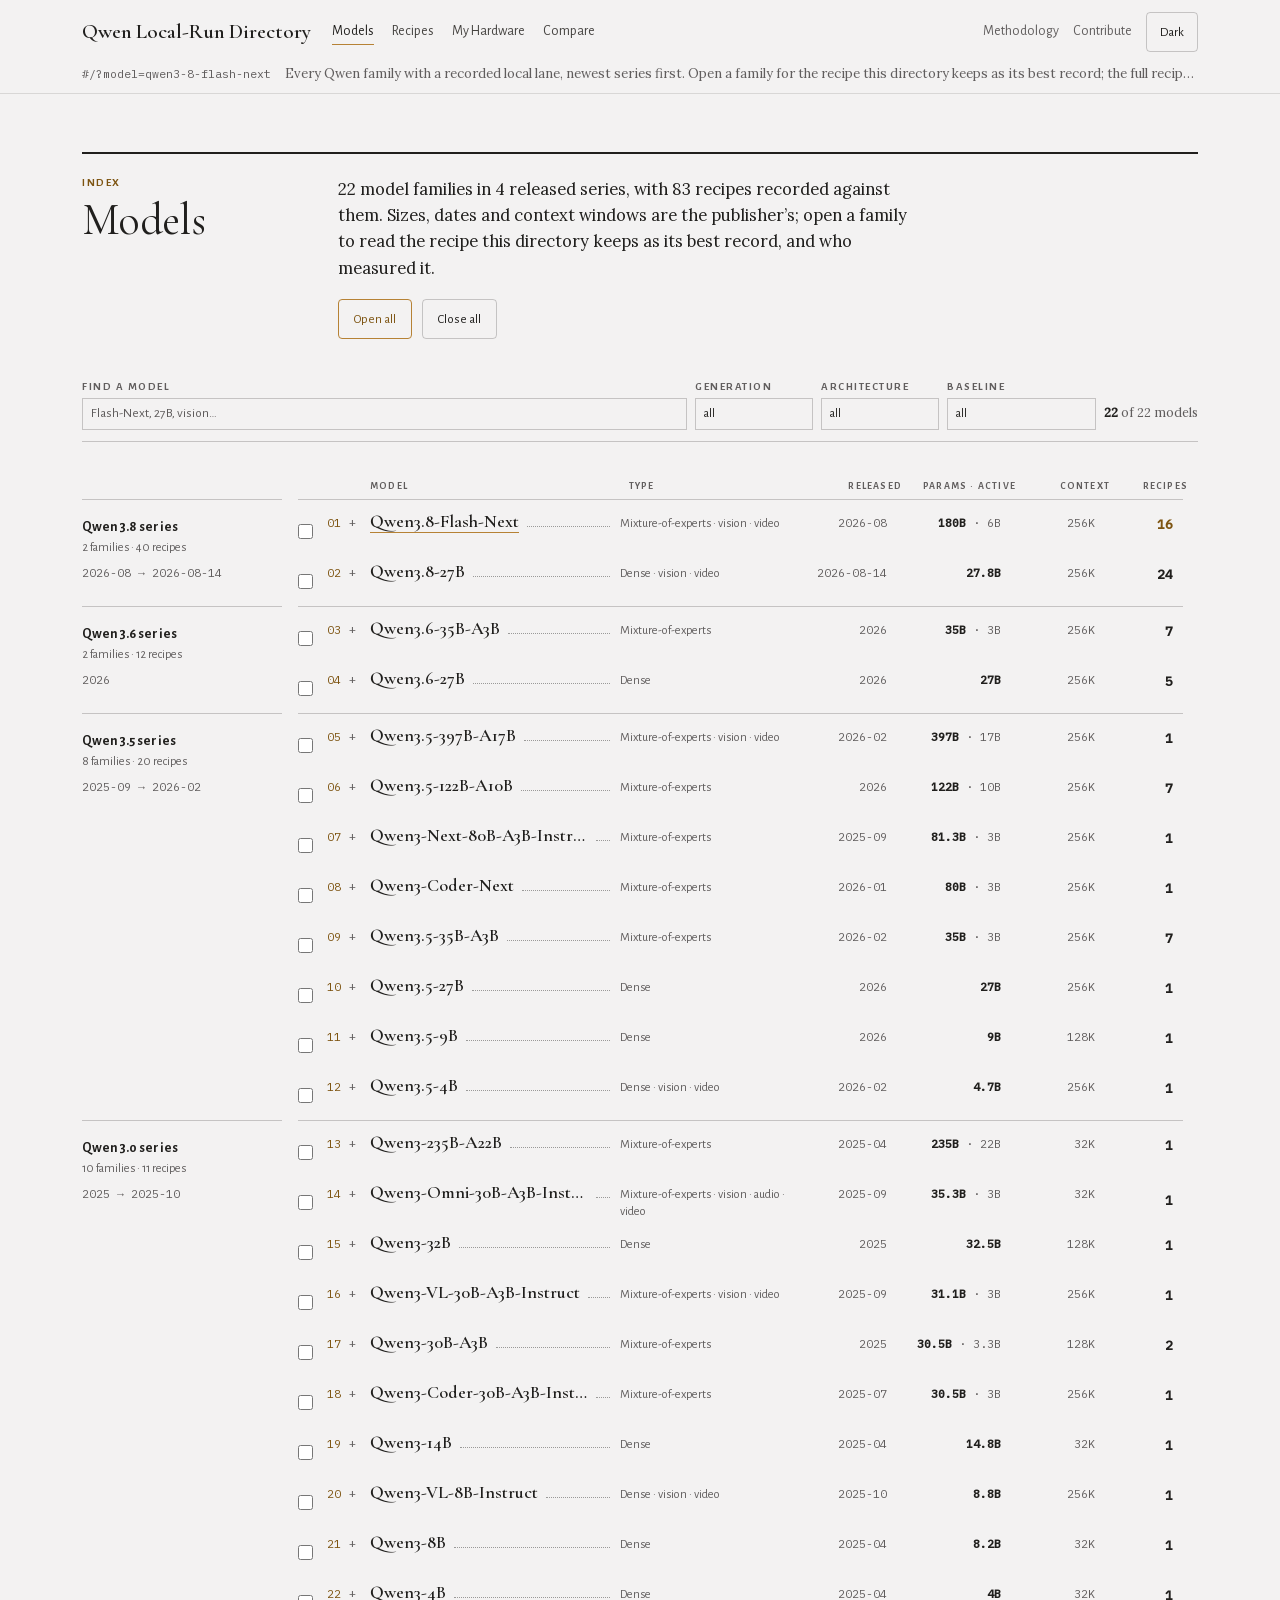
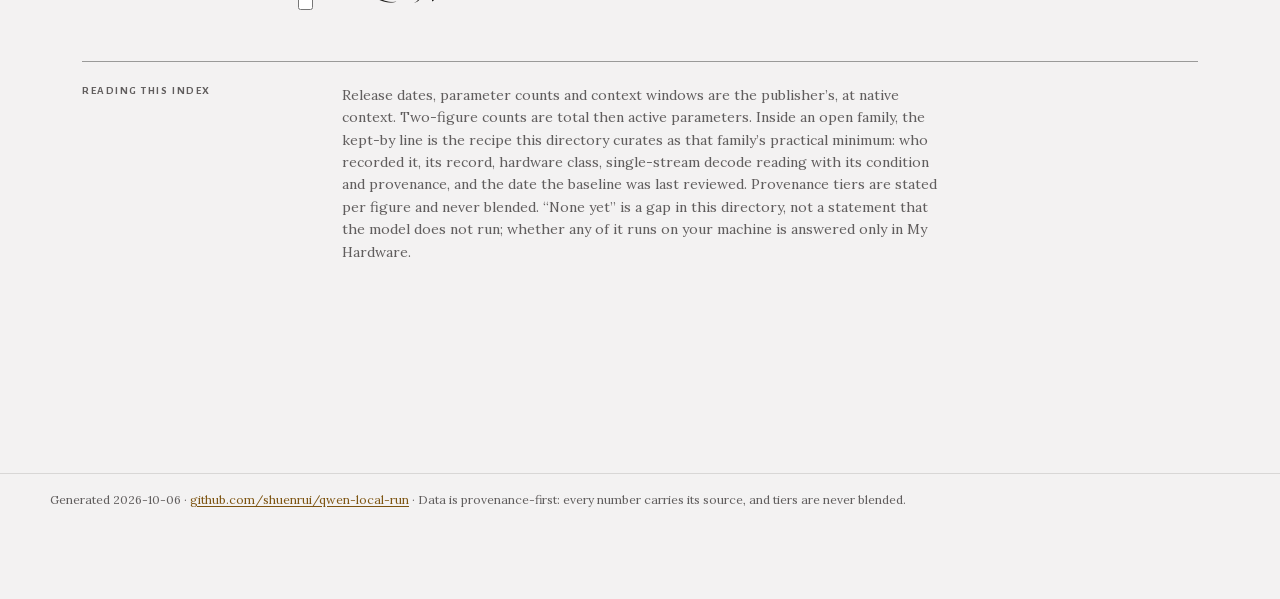
==== directory/site/index.html @ 51bb415f "Quick start: first-timer wording, no prose/template strings as copyable commands - 4 recipes: prose " ====
<!doctype html>
<html lang="en">
<head>
<meta charset="utf-8">
<meta name="viewport" content="width=device-width, initial-scale=1">
<title>Qwen Local-Run Directory</title>
<meta name="description" content="Choose a Qwen model, see its practical hardware floor, then inspect every source-backed local-run recipe.">
<style>
@font-face{font-family:'Cormorant Garamond';font-style:normal;font-weight:400 600;font-display:swap;src:url([data-uri]) format('woff2')}
@font-face{font-family:'Cormorant Garamond';font-style:italic;font-weight:400;font-display:swap;src:url([data-uri]) format('woff2')}
@font-face{font-family:'Lora';font-style:normal;font-weight:400 500;font-display:swap;src:url([data-uri]) format('woff2')}
@font-face{font-family:'Lora';font-style:italic;font-weight:400;font-display:swap;src:url([data-uri]) format('woff2')}
@font-face{font-family:'Alegreya Sans';font-style:normal;font-weight:400;font-display:swap;src:url([data-uri]) format('woff2')}
@font-face{font-family:'Alegreya Sans';font-style:normal;font-weight:500;font-display:swap;src:url([data-uri]) format('woff2')}
@font-face{font-family:'Alegreya Sans';font-style:normal;font-weight:700;font-display:swap;src:url([data-uri]) format('woff2')}
@font-face{font-family:'IBM Plex Mono';font-style:normal;font-weight:400;font-display:swap;src:url([data-uri]) format('woff2')}
@font-face{font-family:'IBM Plex Mono';font-style:normal;font-weight:500;font-display:swap;src:url([data-uri]) format('woff2')}
/* Qwen Local-Run Directory — design system.
   The signed-off System Sheet (docs: "Collation & Condition", rev. A): a warm
   editorial catalogue on a daylight-reading-room ground. Three type registers
   that never mix inside one role, colour applied as stroke rather than fill,
   and gold that marks structure but never quality — nothing here ranks.
   Token values are the sheet's, including its published contrast ratios. */

:root{
  /* grounds */
  --paper:#f3f2f2; --surface:#f3f2f2; --sunk:#eae9e9; --sunk-2:#e1dfdf;
  /* ink ramp — 14.7 / 8.8 / 5.8 / 4.7 : 1 on the ground */
  --ink:#201f1d; --ink-2:#454340; --ink-3:#605d5d; --ink-4:#6f6b67;
  /* rules are the ink at three strengths, never a separate grey */
  --rule:rgba(32,31,29,.13); --rule-2:rgba(32,31,29,.22); --rule-3:rgba(32,31,29,.42);

  /* gold is structural: --gold strokes and marks (3.0:1, chrome only),
     --sel is the same hue deep enough to set as text (6.0:1). */
  --gold:#b68235;
  --sel:#7d5411; --sel-bg:#f1e8d8; --sel-line:#b68235;
  /* the measured tier is ink, not green — shape carries the tier, not hue */
  --ok:#201f1d;  --ok-bg:#eae9e9;  --ok-line:rgba(32,31,29,.34);
  --est:#7d5411; --est-bg:#f1e8d8; --est-line:#c9a86a;
  /* flag = read this before you start. fault = actually broken. Distinct
     by texture first (pennant + double rule vs hatch + struck box), hue second. */
  --warn:#7a1f24;--warn-bg:#f6eae8;--warn-line:#d9b9b5;
  --bad:#8c3512; --bad-bg:#f6ece6; --bad-line:#dcb8a6;
  --flag:#7a1f24; --flag-bg:#f6eae8; --flag-line:#d9b9b5;
  /* the ink band: a printed association bar. Paper-white type on ink. */
  --band:#201f1d; --band-fg:#f3f2f2; --band-ink:#a09a92;

  --font-display:"Cormorant Garamond","Iowan Old Style",Baskerville,"Times New Roman",Times,serif;
  --font-body:Lora,"Iowan Old Style",Baskerville,"Times New Roman",Times,serif;
  --font-ui:"Alegreya Sans","Avenir Next",Avenir,"Segoe UI",Roboto,"Helvetica Neue",Arial,sans-serif;
  --font-mono:"IBM Plex Mono",ui-monospace,SFMono-Regular,"SF Mono",Menlo,"Cascadia Mono",Consolas,monospace;
  --maxw:1180px; --gut:32px; --rail-w:208px; --mi-rail:200px;
  --ctl-h:40px; --ctl-h-sm:32px;
  color-scheme:light;
}
@media (prefers-color-scheme:dark){
  :root:not([data-theme="light"]){
    --paper:#191715; --surface:#191715; --sunk:#26221e; --sunk-2:#2f2a25;
    --ink:#ede6da; --ink-2:#c9c1b4; --ink-3:#a59c8f; --ink-4:#8c8478;
    --rule:rgba(237,230,218,.14); --rule-2:rgba(237,230,218,.24); --rule-3:rgba(237,230,218,.42);
    --gold:#d8a75c;
    --sel:#d8a75c; --sel-bg:#2a2318; --sel-line:#8a6a34;
    --ok:#ede6da;  --ok-bg:#26221e;  --ok-line:rgba(237,230,218,.38);
    --est:#d8a75c; --est-bg:#2a2318; --est-line:#8a6a34;
    --warn:#e8a0a4;--warn-bg:#3a1a1b;--warn-line:#5f3236;
    --bad:#eb9a6c; --bad-bg:#372016;--bad-line:#5f3a28;
    --flag:#e8a0a4; --flag-bg:#3a1a1b; --flag-line:#5f3236;
    --band:#ede6da; --band-fg:#191715; --band-ink:#6f675c;
    color-scheme:dark;
  }
}
:root[data-theme="dark"]{
  --paper:#191715; --surface:#191715; --sunk:#26221e; --sunk-2:#2f2a25;
    --ink:#ede6da; --ink-2:#c9c1b4; --ink-3:#a59c8f; --ink-4:#8c8478;
    --rule:rgba(237,230,218,.14); --rule-2:rgba(237,230,218,.24); --rule-3:rgba(237,230,218,.42);
    --gold:#d8a75c;
    --sel:#d8a75c; --sel-bg:#2a2318; --sel-line:#8a6a34;
    --ok:#ede6da;  --ok-bg:#26221e;  --ok-line:rgba(237,230,218,.38);
    --est:#d8a75c; --est-bg:#2a2318; --est-line:#8a6a34;
    --warn:#e8a0a4;--warn-bg:#3a1a1b;--warn-line:#5f3236;
    --bad:#eb9a6c; --bad-bg:#372016;--bad-line:#5f3a28;
    --flag:#e8a0a4; --flag-bg:#3a1a1b; --flag-line:#5f3236;
    --band:#ede6da; --band-fg:#191715; --band-ink:#6f675c;
    color-scheme:dark;
}

*,*::before,*::after{box-sizing:border-box}
[hidden]{display:none!important}
html{-webkit-text-size-adjust:100%}
body{
  margin:0; background:var(--paper); color:var(--ink);
  font:400 15px/1.6 var(--font-body);
  overflow-x:hidden;
}
/* Figures set tabular; running prose keeps its text figures. Lora's tabular
   feature also widens word-spaces and punctuation, which loosens the prose. */
.num,.mono,.lbl,table,.dec-v,.kept-tok,.mi-rel,.mi-par,.mi-ctx,.toc-fig{
  font-variant-numeric:tabular-nums}
h1,h2,h3,h4,p,ul,ol,dl,dd,figure{margin:0}
ul,ol{padding:0;list-style:none}
a{color:var(--sel); text-underline-offset:2px}
a:hover{text-decoration-thickness:2px}
button{font:inherit;color:inherit}
:focus-visible{outline:2px solid var(--sel); outline-offset:2px; border-radius:0}
.sr{position:absolute;width:1px;height:1px;padding:0;margin:-1px;overflow:hidden;
  clip:rect(0 0 0 0);white-space:nowrap;border:0}
.skip{position:absolute;left:8px;top:-48px;z-index:60;background:var(--sunk);
  color:var(--ink);border:1px solid var(--rule-3);padding:10px 14px;
  font:400 13px var(--font-ui);transition:top .1s}
.skip:focus{top:8px}
@media (prefers-reduced-motion:reduce){
  *,*::before,*::after{animation-duration:.01ms!important;animation-iteration-count:1!important;
    transition-duration:.01ms!important;scroll-behavior:auto!important}
}

/* ---------- primitives ---------- */
.lbl{font:700 11px/1.35 var(--font-ui);letter-spacing:.14em;text-transform:uppercase;color:var(--ink-3)}
.lbl-g{color:var(--sel)}
.mono{font-family:var(--font-mono);font-size:12.5px;font-weight:450}
.na{color:var(--ink-4);font-style:italic}
.prose{max-width:68ch;color:var(--ink-2);font-size:16.5px;line-height:1.66}
/* The one rule that opens a sheet: a printed 2px ink rule, not a hairline. */
.rule-heavy{border-top:2px solid var(--ink)}
.num{font-variant-numeric:tabular-nums}
.g{color:var(--ink-3)}

.mark{display:inline-flex;align-items:center;gap:4px;white-space:nowrap;
  font-size:12px;font-weight:560;padding:1px 6px;border:1px solid;border-radius:0}
.m-ok{color:var(--ok);background:var(--ok-bg);border-color:var(--ok-line)}
.m-est{color:var(--est);background:var(--est-bg);border-color:var(--est-line)}
.m-warn{color:var(--warn);background:var(--warn-bg);border-color:var(--warn-line)}
.m-bad{color:var(--bad);background:var(--bad-bg);border-color:var(--bad-line)}
.m-none{color:var(--ink-3);background:var(--sunk);border-color:var(--rule-2)}
.m-sel{color:var(--sel);background:var(--sel-bg);border-color:var(--sel-line)}

.tag{display:inline-block;font-size:12px;color:var(--ink-2);background:var(--sunk);
  border:1px solid var(--rule);border-radius:0;padding:0 5px;white-space:nowrap}

/* ---------- masthead ---------- */
/* The sheet's chrome: serif wordmark, one nav group, a labelled theme button
   (never a bare glyph), and the mono route line that names where you are. */
.mast{position:sticky;top:0;z-index:30;background:var(--paper);
  border-bottom:1px solid var(--rule)}
.mast-bar{max-width:var(--maxw);margin:0 auto;padding:12px var(--gut);min-height:56px;
  display:flex;align-items:center;gap:22px}
.brand{display:flex;align-items:center;text-decoration:none;color:var(--ink);flex:none}
.brand-name{font:600 21px/1.1 var(--font-display);letter-spacing:-.005em}
.brand:hover .brand-name{text-decoration:underline;text-decoration-color:var(--gold);
  text-underline-offset:4px}
.tabs{display:flex;gap:18px;flex:none;flex-wrap:wrap}
.tab{display:inline-flex;align-items:center;gap:6px;padding:3px 0;
  text-decoration:none;color:var(--ink-2);font:400 14px/1.4 var(--font-ui);
  border-bottom:1px solid transparent}
.tab:hover{color:var(--ink);border-bottom-color:var(--rule-3)}
.tab[aria-current="page"]{color:var(--ink);border-bottom-color:var(--gold)}
.tab-n{font:500 11px/1 var(--font-mono);color:var(--sel);
  border:1px solid var(--sel-line);padding:2px 5px}
.mast-util{margin-left:auto;display:flex;align-items:center;gap:14px;flex:none}
.ulink{font:400 14px/1.4 var(--font-ui);color:var(--ink-3);text-decoration:none;
  border-bottom:1px solid transparent;padding:3px 0}
.ulink:hover{color:var(--ink);border-bottom-color:var(--rule-3)}
/* Colour theme: a named state, not a symbol. */
.icon-btn{display:inline-flex;align-items:center;justify-content:center;
  background:transparent;border:1px solid var(--rule-2);border-radius:4px;
  min-height:var(--ctl-h);padding:0 13px;cursor:pointer;
  font:400 13px/1 var(--font-ui);color:var(--ink)}
.icon-btn:hover{border-color:var(--gold);color:var(--sel)}
/* Information-mode control: two mutually-exclusive buttons, never a select
   or a tab -- see docs/builder-concerns-2026-09-16/lite-pro-content-contract.md
   section 3. State is shown by weight + fill, not colour alone. */
.mode-ctl{display:flex;border:1px solid var(--rule-2);border-radius:4px;overflow:hidden;flex:none}
/* display:flex above beats the UA's [hidden]{display:none}, so the attribute
   needs restating or hiding the control on mode-blind routes does nothing. */
.mode-ctl[hidden]{display:none}
.mode-btn{background:transparent;border:0;border-right:1px solid var(--rule-2);
  padding:0 14px;min-height:calc(var(--ctl-h) - 2px);font:400 13px/1 var(--font-ui);
  color:var(--ink-3);cursor:pointer}
.mode-btn:last-child{border-right:0}
.mode-btn:hover{color:var(--ink);background:var(--sunk)}
.mode-btn[aria-pressed="true"]{background:var(--ink);color:var(--paper);font-weight:500}
/* Route line: the shelf mark. The page's own caption rides beside it, quiet. */
.mast-sub{max-width:var(--maxw);margin:0 auto;padding:0 var(--gut) 9px;
  display:flex;align-items:baseline;gap:14px;
  font:400 11.5px/1.5 var(--font-mono);color:var(--ink-3)}
.mast-route{flex:none;white-space:nowrap}
.mast-note{min-width:0;overflow:hidden;text-overflow:ellipsis;white-space:nowrap;
  font:400 13px/1.5 var(--font-body);color:var(--ink-3)}
.mast-note:empty{display:none}
.mast-sub b{color:var(--ink-2);font-weight:500}

/* ---------- shell ---------- */
/* 1180 is the sheet's reading measure. The advanced index is a data table,
   not a page of prose, so it is allowed the room its columns actually need. */
body[data-route="directory"] .shell{max-width:1440px}
.shell{max-width:var(--maxw);margin:0 auto;padding:0 var(--gut);
  display:grid;grid-template-columns:var(--rail-w) minmax(0,1fr);gap:0 24px;align-items:start}
.main{min-width:0;padding:36px 0 150px}
.main:focus{outline:none}

/* ---------- family rail ---------- */
.rail[hidden]{display:none}
.rail{position:sticky;top:78px;max-height:calc(100vh - 96px);overflow:auto;
  padding:14px 0 40px;border-right:1px solid var(--rule);margin-right:-1px}
.rail-grp+.rail-grp{margin-top:16px}
.rail-grp>.lbl{display:block;padding:0 8px 5px}
.rail a,.rail button{display:flex;width:100%;gap:8px;align-items:baseline;
  text-align:left;background:none;border:0;cursor:pointer;
  padding:4px 8px;font-size:13px;color:var(--ink-2);text-decoration:none;border-left:2px solid transparent}
.rail a:hover,.rail button:hover{background:var(--sunk);color:var(--ink)}
.rail .rc{margin-left:auto;font:450 11.5px/1 var(--font-mono);color:var(--ink-4)}
.rail [aria-pressed="true"]{color:var(--sel);border-left-color:var(--sel);background:var(--sel-bg);font-weight:560}
.rail [data-spy="1"]{color:var(--ink);border-left-color:var(--rule-3);font-weight:560}

/* ---------- filter bar ---------- */
.bar{position:sticky;top:44px;z-index:20;background:var(--paper);
  padding:10px 0 8px;border-bottom:1px solid var(--rule-2)}
.bar-search{display:flex;gap:8px;align-items:center}
#q{flex:1;min-width:0;height:var(--ctl-h);padding:0 12px;font:400 14px var(--font-ui);
  color:var(--ink);background:transparent;border:1px solid var(--rule-2);border-radius:4px}
#q::placeholder{color:var(--ink-4)}
#q:hover{border-color:var(--rule-3)}
.filters{display:flex;flex-wrap:wrap;gap:6px;margin-top:8px;align-items:center}
.fsel{display:inline-flex;align-items:center;gap:7px;min-height:var(--ctl-h);padding:0 10px;
  background:transparent;border:1px solid var(--rule-2);border-radius:4px;
  font:400 13px var(--font-ui)}
.fsel>span{color:var(--ink-3);font:700 10px/1.3 var(--font-ui);
  letter-spacing:.12em;text-transform:uppercase}
.fsel select{border:0;background:none;font:inherit;color:var(--ink);
  max-width:140px;padding:0;cursor:pointer}
.fsel:hover{border-color:var(--rule-3)}
.fsel:focus-within{border-color:var(--gold)}
.fsel.on{border-color:var(--gold);background:var(--sel-bg)}
/* Native select chrome is replaced by an authored caret so the control reads
   as part of the sheet in both themes. */
select{-webkit-appearance:none;appearance:none;padding-right:17px;
  background-image:linear-gradient(45deg,transparent 50%,currentColor 50%),
    linear-gradient(135deg,currentColor 50%,transparent 50%);
  background-position:right 6px top 52%,right 1px top 52%;
  background-size:5px 5px,5px 5px;background-repeat:no-repeat}
/* Actions are outlined, never filled. The primary is an accent outline on
   transparent -- the sheet allows exactly one solid fill, the command block. */
.btn{display:inline-flex;align-items:center;justify-content:center;
  min-height:var(--ctl-h);padding:0 15px;background:transparent;
  border:1px solid var(--rule-2);border-radius:4px;
  font:400 13px/1 var(--font-ui);cursor:pointer;color:var(--ink)}
a.btn{text-decoration:none}
.btn:hover{border-color:var(--gold);color:var(--sel);background:var(--sel-bg)}
.btn:active{border-color:var(--sel)}
.btn.on{border-color:var(--gold);color:var(--sel);background:var(--sel-bg)}
.btn-p{border-color:var(--gold);color:var(--sel)}
.btn-p:hover{background:var(--sel-bg);color:var(--sel)}
.btn-sm{min-height:var(--ctl-h-sm);padding:0 11px;font-size:12.5px}
.btn:disabled{opacity:.45;cursor:not-allowed}
.btn:disabled:hover{border-color:var(--rule-2);color:var(--ink);background:transparent}
.bar-end{margin-left:auto;display:flex;gap:8px;align-items:center}
.count{font-size:12.5px;color:var(--ink-3);white-space:nowrap}
.count b{color:var(--ink);font-weight:620}

.adv{margin-top:8px;padding:12px;background:var(--sunk);border:1px solid var(--rule)}
.adv-grid{display:grid;grid-template-columns:repeat(auto-fill,minmax(212px,1fr));gap:10px 16px}
.adv-note{margin-top:10px;font-size:12px;color:var(--ink-3);max-width:68ch}
.fld{display:block}
.fld>.lbl{display:block;margin-bottom:3px}
.fld select,.fld input[type=text],.fld input[type=number]{width:100%;min-height:var(--ctl-h-sm);
  background:transparent;border:1px solid var(--rule-2);border-radius:4px;
  font:400 13px var(--font-ui);color:var(--ink);padding:0 9px}
.fld select:hover,.fld input[type=text]:hover,.fld input[type=number]:hover{border-color:var(--rule-3)}
.range{display:flex;gap:6px;align-items:center}
.range input{width:100%}

.chips{display:flex;flex-wrap:wrap;gap:5px;margin-top:8px}
.chip{display:inline-flex;align-items:center;gap:6px;height:24px;padding:0 4px 0 8px;
  font-size:12px;background:var(--sel-bg);color:var(--sel);
  border:1px solid var(--sel-line);border-radius:0;cursor:pointer}
.chip b{font-weight:620}
.chip:hover{background:var(--surface)}
.chip .x{font-size:13px;line-height:1}

.disclose{margin:12px 0 0;padding:10px 12px;background:var(--warn-bg);
  border:1px solid var(--warn-line);
  color:var(--warn);font-size:12.5px;max-width:78ch}
.disclose b{font-weight:620}

/* ---------- shelf ---------- */
.shelf{margin-top:26px;scroll-margin-top:118px}
.shelf-head{border-top:2px solid var(--rule-3);padding-top:10px}
.shelf-top{display:flex;align-items:baseline;gap:12px;flex-wrap:wrap}
.shelf-top h2{font:600 28px/1.1 var(--font-display);letter-spacing:-.01em}
.models-intro h1,.page h1,.model-preview-head h2,.model-page-baseline>h2{font-family:var(--font-display);font-weight:600;letter-spacing:-.01em}
.shelf-top h2 a{color:inherit;text-decoration:none}
.shelf-top h2 a:hover{text-decoration:underline}
.shelf-meta{margin-left:auto;font-size:12.5px;color:var(--ink-3);white-space:nowrap}
.shelf-meta b{color:var(--ink-2);font-weight:560}
.spec{display:flex;flex-wrap:wrap;gap:4px 26px;margin-top:9px}
.spec>div{min-width:0}
.spec .lbl{display:block}
.spec .v{font-size:13px;color:var(--ink);white-space:nowrap}
.spec .v.mono{font-size:12.5px}
.regr{margin-top:8px}
.regr>summary{cursor:pointer;font-size:12.5px;color:var(--warn);width:max-content}
.regr ul{margin-top:6px;padding-left:16px;list-style:disc;color:var(--ink-2);
  font-size:12.5px;max-width:68ch}
.regr li{margin:3px 0}

/* ---------- model-first home ---------- */
/* ---------- models-home hero: printed-contents reference (2026-09-12) ----- */
.mf-hero{
  position:relative;
  --hero-ground:#efece4;
  background:var(--hero-ground);
  margin:0 -20px;
  padding:20px 34px 18px;
  border-bottom:1px solid var(--rule-2);
}
@media (prefers-color-scheme:dark){ :root:not([data-theme="light"]) .mf-hero{--hero-ground:#1b1d21} }
:root[data-theme="dark"] .mf-hero{--hero-ground:#1b1d21}

.mf-eyebrow{
  display:flex;align-items:baseline;gap:56px;
  font:450 10.5px/1 var(--font-mono);letter-spacing:.2em;text-transform:uppercase;color:var(--ink-3);
}
.mf-eyebrow-end{margin-left:auto;letter-spacing:.12em}

.mf-body{
  display:grid;grid-template-columns:minmax(0,.85fr) minmax(0,1.5fr);
  gap:0 48px;margin-top:104px;
}
.mf-title{display:flex;gap:18px;align-items:baseline}
.mf-title h1{
  font:700 25px/1.12 var(--font-ui);letter-spacing:.01em;text-transform:uppercase;
  max-width:14ch;
}
.mf-n{
  font:450 11px/1.6 var(--font-mono);letter-spacing:.14em;color:var(--ink-3);
  flex:none;font-variant-numeric:tabular-nums;
}
.mf-lede p{
  max-width:62ch;color:var(--ink-2);font-size:13px;line-height:1.55;margin-bottom:18px;
}
.mf-index{border-top:1px solid var(--rule-2)}
.mf-index li{border-bottom:1px solid var(--rule-2)}
.mf-item{
  display:flex;align-items:baseline;gap:12px;width:100%;
  background:none;border:0;cursor:pointer;text-align:left;
  padding:9px 2px;color:var(--ink);
  font:450 11.5px/1.4 var(--font-mono);letter-spacing:.1em;text-transform:uppercase;
}
.mf-item:hover{background:rgb(0 0 0 / .035)}
:root[data-theme="dark"] .mf-item:hover{background:rgb(255 255 255 / .05)}
.mf-sep{color:var(--ink-4)}
.mf-name{font-weight:600;letter-spacing:.09em}
.mf-dots{flex:1;min-width:14px}
.mf-meta{color:var(--ink-3);letter-spacing:.08em;white-space:nowrap}
.mf-fig{
  width:3ch;text-align:right;font-variant-numeric:tabular-nums;color:var(--ink-2);
  flex:none;
}
.mf-item.is-on{color:var(--sel)}
.mf-item.is-on .mf-name,.mf-item.is-on .mf-fig,.mf-item.is-on .mf-meta{color:var(--sel)}
.mf-item.is-on .mf-n{color:var(--sel)}

.mf-foot{
  display:flex;justify-content:space-between;margin-top:26px;
  font:450 10px/1 var(--font-mono);letter-spacing:.16em;text-transform:uppercase;color:var(--ink-4);
}

@media (max-width:1179px){
  .mf-body{grid-template-columns:minmax(0,1fr);gap:22px;margin-top:64px}
  .mf-title h1{max-width:none}
}
@media (max-width:719px){
  .mf-hero{margin:0 -14px;padding:16px 14px 14px}
  .mf-eyebrow{gap:20px;font-size:9.5px;letter-spacing:.14em}
  .mf-eyebrow-end{flex-basis:100%;margin-left:0;margin-top:6px}
  .mf-body{margin-top:40px;gap:18px}
  .mf-title h1{font-size:21px}
  .mf-item{font-size:10.5px;letter-spacing:.07em;gap:8px;padding:11px 2px;min-height:44px;align-items:center}
  .mf-meta{display:none}
  .mf-foot{margin-top:18px;font-size:9px;letter-spacing:.1em}
}

/* ---------- the contents page ---------- */
.toc{margin-top:4px}
.toc-sec{
  display:block;padding:0 0 4px;border-top:1px solid var(--rule-2);
}
.toc-sec:first-child{border-top:0}
/* On the Models index the series title is a running head in the left column,
   level with the first row of its own chapter. */
.models-home .toc-sec{display:grid;grid-template-columns:var(--mi-rail) minmax(0,1fr);
  gap:0 16px;border-top:0;padding:0}
.models-home .toc{margin-top:0}
/* Each series is a dark association band that sticks to the top of the index. */
.toc-chapter{
  display:flex;align-items:baseline;justify-content:space-between;gap:12px;
  position:sticky;top:86px;z-index:2;
  background:var(--band);color:var(--band-fg);
  padding:7px 12px;
}
.toc-chapter h2{
  font:700 13px/1.3 var(--font-mono);letter-spacing:.12em;text-transform:uppercase;color:var(--band-fg);
}
.toc-cmeta{
  font:450 10px/1.4 var(--font-mono);letter-spacing:.1em;text-transform:uppercase;color:var(--band-ink);white-space:nowrap;
}
.toc-items{border-top:1px solid var(--rule-2)}
.toc-items>li{border-bottom:1px solid var(--rule)}
.toc-item{
  display:grid;grid-template-columns:auto auto minmax(0,1fr) auto;gap:0 10px;
  align-items:baseline;padding:6px 12px;text-decoration:none;color:var(--ink);
}
.toc-item:hover{background:rgb(0 0 0 / .035)}
:root[data-theme="dark"] .toc-item:hover{background:rgb(255 255 255 / .05)}
@media (prefers-color-scheme:dark){:root:not([data-theme="light"]) .toc-item:hover{background:rgb(255 255 255 / .05)}}
.toc-n{
  font:450 11px/1.7 var(--font-mono);letter-spacing:.08em;color:var(--ink-4);
  font-variant-numeric:tabular-nums;
}
.toc-sep{font:450 11px/1.7 var(--font-mono);color:var(--ink-4)}
.toc-main{min-width:0}
.toc-name{
  display:block;font:600 12.5px/1.45 var(--font-mono);letter-spacing:.07em;text-transform:uppercase;
  color:var(--ink);white-space:nowrap;overflow:hidden;text-overflow:ellipsis;
}
.toc-item:hover .toc-name{text-decoration:underline;text-underline-offset:3px}
/* Line two: concise inline metadata keeps its full recorded extent; the summary
   takes the remaining space and clamps to one line, never a multi-line block. */
.toc-sub{display:flex;align-items:baseline;gap:8px;min-width:0;margin-top:1px;flex-wrap:wrap}
.toc-meta{
  flex:0 1 auto;min-width:0;max-width:100%;overflow:hidden;text-overflow:ellipsis;white-space:nowrap;
  font:450 10px/1.5 var(--font-mono);letter-spacing:.06em;text-transform:uppercase;color:var(--ink-3);
}
.toc-intro{
  flex:1 1 12ch;min-width:0;font:400 12px/1.5 var(--font-body);color:var(--ink-3);
  white-space:nowrap;overflow:hidden;text-overflow:ellipsis;
}
.toc-fig{
  text-align:right;white-space:nowrap;font-variant-numeric:tabular-nums;align-self:center;
}
.toc-fig b{display:block;font:600 13px/1.15 var(--font-mono);color:var(--ink-2)}
.toc-fig small{
  display:block;margin-top:1px;
  font:450 8.5px/1.2 var(--font-mono);letter-spacing:.1em;text-transform:uppercase;color:var(--ink-4);
}
.toc-foot{
  display:flex;justify-content:space-between;gap:16px;margin-top:26px;padding-top:12px;
  border-top:1px solid var(--rule-2);
  font:450 10px/1.4 var(--font-mono);letter-spacing:.14em;text-transform:uppercase;color:var(--ink-4);
}
.mf-lede-2{margin-top:10px;color:var(--ink-3)!important;font-size:12.5px!important}

@media (max-width:1179px){
  .toc-chapter{position:static}
}
@media (max-width:719px){
  .toc-sec{padding:0 0 6px}
  .toc-chapter{padding:8px 12px}
  .toc-chapter h2{font-size:12px}
  .toc-item{grid-template-columns:auto auto minmax(0,1fr);gap:0 8px;padding:10px 12px;min-height:44px}
  .toc-fig{grid-column:3;text-align:left;margin-top:5px;display:flex;gap:5px;align-items:baseline}
  .toc-fig b{font-size:12px}
  .toc-fig small{margin-top:0}
  .toc-name{font-size:11.5px;letter-spacing:.05em}
  /* Narrow screens: metadata and the clamped summary each take their own line so
     the row stays readable and never overflows. */
  .toc-sub{display:block}
  .toc-meta{display:block;font-size:9.5px;letter-spacing:.04em}
  .toc-intro{display:block;font-size:11.5px;margin-top:1px}
  .toc-foot{flex-direction:column;gap:4px;font-size:9px}
}

.models-home{padding:22px 0 20px}
.models-intro{display:flex;align-items:end;gap:20px;border-bottom:2px solid var(--rule-3);padding-bottom:13px}
.models-intro h1{font:640 28px/1.1 var(--font-ui);letter-spacing:-.02em;white-space:nowrap}
.models-intro p{max-width:72ch;color:var(--ink-2);line-height:1.5}
.model-controls{display:grid;grid-template-columns:minmax(260px,1fr) auto auto auto auto;gap:8px;
  align-items:end;padding:11px 0;border-bottom:1px solid var(--rule-2)}
.model-controls label{display:block}
.model-controls .lbl{display:block;margin-bottom:3px}
.model-controls input,.model-controls select{height:32px;background:var(--surface);color:var(--ink);
  border:1px solid var(--rule-2);border-radius:0;padding:0 8px;font:400 12.5px var(--font-ui)}
.model-controls input{width:100%;font-size:13.5px}
.model-controls input::placeholder{color:var(--ink-3)}
.model-controls select{min-width:118px}
.model-controls input:focus,.model-controls select:focus{border-color:var(--sel)}
.model-count{align-self:center;margin-top:15px;color:var(--ink-3);font-size:12.5px;white-space:nowrap}
.model-count b{color:var(--ink);font-weight:620}
.model-master{display:grid;grid-template-columns:minmax(0,1fr) minmax(340px,430px);gap:28px;align-items:start}
.model-index{min-width:0}
.model-list-head,.model-row{display:grid;grid-template-columns:minmax(210px,1.25fr) 104px minmax(210px,1fr) 142px 34px;
  gap:10px;align-items:center}
.model-list-head{padding:10px 10px 6px;color:var(--ink-3);font:620 10.5px/1.35 var(--font-ui);
  letter-spacing:.07em;text-transform:uppercase;border-bottom:1px solid var(--rule-2)}
.model-list>li{border-bottom:1px solid var(--rule)}
.model-row{position:relative;width:100%;min-height:70px;padding:9px 10px;background:none;border:0;text-align:left;cursor:pointer}
.model-row:hover{background:var(--sunk)}
.model-row:active{transform:translateY(1px)}
.model-row.is-selected{background:var(--sel-bg)}
.model-row.is-selected::before{content:"";position:absolute;left:0;top:0;bottom:0;width:1px;background:var(--gold)}
.model-row>span{min-width:0}
.model-id,.model-context,.model-floor,.model-speed{display:flex;flex-direction:column;gap:2px}
.model-id strong{font-size:14px;font-weight:620;line-height:1.3;color:var(--ink)}
.model-id>span,.model-row small{font-size:11.5px;line-height:1.35;color:var(--ink-3)}
.model-context>span:not(.lbl),.model-floor>span:not(.lbl){font-size:12.5px;color:var(--ink);line-height:1.35}
.model-floor small{display:-webkit-box;-webkit-line-clamp:2;-webkit-box-orient:vertical;overflow:hidden}
.model-speed strong{font:600 18px/1.15 var(--font-ui);color:var(--ink)}
.model-speed strong small{font:400 11.5px/1 var(--font-ui);color:var(--ink-3)}
.model-open{justify-self:end;color:var(--sel);font-size:11.5px;font-weight:560}
.model-preview{position:sticky;top:86px;margin-top:12px;padding:15px 0 17px;background:var(--surface);
  border:0;border-top:2px solid var(--rule-3);max-height:calc(100vh - 104px);overflow:auto}
.model-preview-head h2{font:640 23px/1.18 var(--font-ui);letter-spacing:-.015em;margin-top:3px}
.model-preview-head p{margin-top:7px;color:var(--ink-2);font-size:13px;line-height:1.5}
.model-tags{display:flex;flex-wrap:wrap;gap:5px 12px;margin-top:9px;color:var(--ink-3);font-size:11.5px}
.baseline,.baseline-missing{margin-top:16px;border-top:1px solid var(--rule-2);padding-top:13px}
.baseline-title{display:flex;gap:10px;align-items:flex-start;justify-content:space-between}
.baseline-title h3{font:620 17px/1.3 var(--font-ui);margin-top:2px;max-width:25ch}
.baseline-why,.baseline-missing p{margin-top:7px;color:var(--ink-2);font-size:12.5px;line-height:1.5}
.baseline-missing h3{font:620 15px/1.3 var(--font-ui);color:var(--warn)}
.baseline-spec{display:grid;grid-template-columns:1fr 1fr;gap:10px 16px;margin-top:13px}
.baseline-spec>div{min-width:0}
.baseline-spec>div.wide{grid-column:1/-1;border-top:1px solid var(--rule);padding-top:9px}
.baseline-spec dt{font:620 10.5px/1.35 var(--font-ui);letter-spacing:.07em;text-transform:uppercase;color:var(--ink-3)}
.baseline-spec dd{margin-top:2px;font-size:12.5px;line-height:1.45;color:var(--ink);overflow-wrap:anywhere}
.baseline-speed{margin-top:14px;padding:11px 12px;background:var(--sunk);border:1px solid var(--rule)}
.speed-line{display:flex;align-items:baseline;gap:10px;margin-top:4px;flex-wrap:wrap}
.speed-line strong{font:640 25px/1.1 var(--font-ui);letter-spacing:-.015em}
.speed-line strong small{font:400 12px/1 var(--font-ui);color:var(--ink-3);letter-spacing:0}
.speed-line span{font-size:11.5px;color:var(--ink-3)}
.baseline-speed p{margin-top:5px;color:var(--ink-2);font-size:11.5px;line-height:1.45}
.baseline-speed a{display:inline-block;margin-top:5px;font-size:11.5px}
.baseline-trade{margin-top:14px}
.baseline-trade h3{font:620 13px/1.3 var(--font-ui)}
.baseline-trade ul{margin-top:5px;padding-left:16px;list-style:disc;color:var(--ink-2);font-size:12px;line-height:1.45}
.baseline-trade li+li{margin-top:4px}
.model-preview-actions{display:flex;gap:6px;flex-wrap:wrap;margin-top:16px;padding-top:12px;border-top:1px solid var(--rule-2)}
.model-preview-actions .btn{display:inline-flex;align-items:center;text-decoration:none;white-space:nowrap}
.model-page-baseline>.model-preview-head{display:none}
.model-page-baseline>h2{font:620 16px/1.3 var(--font-ui);margin-bottom:9px}
.model-page-baseline .model-preview-actions a:first-child{display:none}

/* ---------- two-panel model navigator (#/) ---------- */
/* The homepage masthead collapses into one compact printed band. */
.mh-mast{padding:10px 34px}
.mh-mast-row{display:flex;align-items:baseline;gap:10px;flex-wrap:wrap}
.mh-mast-row .mf-n{font:450 11px/1.5 var(--font-mono);letter-spacing:.14em;color:var(--ink-3);font-variant-numeric:tabular-nums}
.mh-mast-row h1{font:700 16px/1.3 var(--font-ui);letter-spacing:.04em;text-transform:uppercase;color:var(--ink)}
.mh-mast-sep{color:var(--ink-4)}
.mh-mast-guide{font:400 13px/1.4 var(--font-body);color:var(--ink-2)}
.mh-mast-stat{margin-left:auto;font:450 10.5px/1.4 var(--font-mono);letter-spacing:.1em;text-transform:uppercase;color:var(--ink-3);white-space:nowrap}
/* True 50/50: the sticky evidence panel and the series index share the frame. */
.model-master.mh-split{grid-template-columns:minmax(0,1fr) minmax(0,1fr);gap:28px;margin-top:14px;align-items:start}
.mh-panel{min-width:0}
.mh-panel .model-preview{max-height:calc(100vh - 240px);min-height:420px}
.mh-index{min-width:0;position:sticky;top:86px;max-height:calc(100vh - 240px);min-height:420px;display:flex;flex-direction:column}
.mh-index-head{flex:none;display:flex;align-items:baseline;justify-content:space-between;gap:12px;
  border-bottom:2px solid var(--rule-3);padding-bottom:7px}
.mh-index-meta{color:var(--ink-3);font-size:12px;font-variant-numeric:tabular-nums;white-space:nowrap}
.mh-index .toc{margin-top:0;min-height:0;flex:1 1 auto;overflow:auto;scrollbar-gutter:stable}
.mh-index .toc-sec:first-child{border-top:0}
.mh-index .toc-chapter{top:0}
.mh-index .toc-foot{flex:none}
.toc-item{position:relative}
.toc-item.is-sel{background:var(--sel-bg)}
.toc-item.is-sel .toc-name,.toc-item.is-sel .toc-n,.toc-item.is-sel .toc-fig b{color:var(--sel)}
.toc-item.is-sel::before{content:"";position:absolute;left:0;top:0;bottom:0;width:2px;background:var(--sel)}
@media (max-width:1179px){
  .model-master.mh-split{grid-template-columns:minmax(0,1fr);gap:24px}
  .mh-panel .model-preview{position:static;max-height:none;min-height:0;margin-top:0}
  .mh-index{position:static;max-height:none;min-height:0;display:block}
  .mh-index .toc{overflow:visible}
  .mh-mast{padding:10px 20px}
}
@media (max-width:719px){
  .mh-panel{display:none}
  .model-master.mh-split{gap:0}
  .mh-mast{padding:10px 14px}
  .mh-mast-row{gap:8px}
  .mh-mast-row h1{font-size:15px}
  .mh-mast-guide,.mh-mast-stat{flex-basis:100%;margin-left:0}
}

/* ---------- signed-off Models index ---------- */
/* The head of a sheet: a 2px ink rule, the section word in gold, and the
   title in the display cut -- the bigger the type, the lighter it sets. */
.mi-band{display:grid;grid-template-columns:minmax(180px,.42fr) minmax(0,1.58fr);gap:28px;
  border-top:2px solid var(--ink);padding:22px 0 30px}
.mi-kicker{font:700 11px/1.3 var(--font-ui);letter-spacing:.14em;text-transform:uppercase;color:var(--sel)}
.mi-title{margin-top:8px;font:400 clamp(30px,4vw,44px)/1.04 var(--font-display);letter-spacing:-.015em}
.mi-intro{max-width:52ch;color:var(--ink);font-size:16.5px;line-height:1.6}
.mi-all{display:flex;gap:10px;margin-top:18px;flex-wrap:wrap}
.mi-btn{display:inline-flex;align-items:center;min-height:var(--ctl-h);padding:0 15px;
  background:transparent;color:var(--ink);border:1px solid var(--rule-2);
  border-radius:4px;font:400 13px/1 var(--font-ui);cursor:pointer}
.mi-btn:hover{background:var(--sel-bg);border-color:var(--gold);color:var(--sel)}
.mi-btn-g{border-color:var(--gold);color:var(--sel)}
.mi-btn-g:hover{background:var(--sel-bg)}
/* The column words are printed once, at the head of the table, the way a
   contents page names its columns -- they do not follow the reader down. */
.mi-head{display:grid;grid-template-columns:var(--mi-rail) minmax(0,1fr);gap:0 16px;
  margin-top:14px;border-bottom:0;background:var(--paper)}
.mi-full{display:block!important}.mi-full .mh-index{position:static;max-height:none;min-height:0;display:block}.mi-scrollx{overflow-x:auto;overflow-y:visible}.mi-table{min-width:900px}
.mi-head-g,.mi-grid{display:grid;grid-template-columns:minmax(180px,1.45fr) minmax(155px,1fr) 92px 104px 84px 68px;gap:10px;align-items:center}
.mi-head-g{margin-left:72px;padding:10px 10px 6px 0;font:700 10px/1.3 var(--font-ui);
  letter-spacing:.12em;text-transform:uppercase;color:var(--ink-3)}
.mi-head-g .r{text-align:right}
/* Series rail: the running head of each chapter, set beside its rows. */
.mi-rail{padding:18px 0 10px;border-top:1px solid var(--rule-2);color:var(--ink-2)}
.mi-rail-t{font:700 14px/1.3 var(--font-ui);letter-spacing:.01em;color:var(--ink)}
.mi-rail-m{margin-top:3px;font:400 12.5px/1.4 var(--font-ui);color:var(--ink-3)}
.mi-rail-d{margin-top:8px;font:400 11.5px/1.4 var(--font-mono);color:var(--ink-3)}
.mi-fams{border-top:1px solid var(--rule-2);padding-top:6px}
.mi-fam{border-bottom:0}
/* One model, one line: number, sign, name, then a dot leader to the figures.
   Everything sits on a single baseline -- the sign never drops to its own row. */
.mi-row{display:grid;grid-template-columns:28px 44px minmax(0,1fr);align-items:baseline;min-width:0;padding:0}
.mi-cbx{width:16px;height:16px;margin:0 0 0 2px;accent-color:var(--gold);align-self:center}
.mi-caret{display:inline-flex;align-items:baseline;gap:7px;width:44px;min-height:var(--ctl-h);
  padding:0;background:none;border:1px solid transparent;border-radius:4px;
  color:var(--sel);cursor:pointer;font:400 11.5px/1 var(--font-mono)}
.mi-caret:hover{border-color:var(--sel-line);background:var(--sel-bg)}
.mi-num{font:400 11.5px/1 var(--font-mono);letter-spacing:.04em;color:var(--sel)}
.mi-glyph{font:400 12px/1 var(--font-mono);color:var(--ink-3)}
.mi-row>.toc-item{min-width:0;display:grid;grid-template-columns:minmax(180px,1.45fr) minmax(155px,1fr) 92px 104px 84px 68px;gap:10px;align-items:baseline;min-height:var(--ctl-h);padding:5px 10px 5px 0;color:var(--ink);text-decoration:none}
.mi-row>.toc-item:hover{background:rgb(0 0 0 / .035)}
:root[data-theme="dark"] .mi-row>.toc-item:hover{background:rgb(255 255 255 / .05)}
@media (prefers-color-scheme:dark){:root:not([data-theme="light"]) .mi-row>.toc-item:hover{background:rgb(255 255 255 / .05)}}
/* A ticked row is marked by its checkbox. It does not also gain a wash and a
   bar -- the sheet keeps large fills off the page. */
.mi-row>.toc-item.is-sel{background:transparent}
.mi-row>.toc-item.is-sel::before{display:none}
.mi-row>.toc-item.is-sel .mi-nm{text-decoration:underline;
  text-decoration-color:var(--gold);text-underline-offset:5px;text-decoration-thickness:1px}
.mi-cell{min-width:0;color:var(--ink-3);font:400 12.5px/1.4 var(--font-ui)}
.mi-name{display:flex;align-items:baseline;min-width:0;gap:8px}
.mi-nm{min-width:0;overflow:hidden;text-overflow:ellipsis;white-space:nowrap;font:600 18px/1.2 var(--font-display);color:var(--ink)}
.mi-leader{flex:1;border-bottom:1px dotted var(--rule-3);min-width:14px;margin-bottom:5px}
.mi-type{font:400 12.5px/1.4 var(--font-ui);color:var(--ink-3)}
.mi-rel,.mi-par,.mi-ctx,.toc-fig{text-align:right;font:400 11.5px/1.4 var(--font-mono);font-variant-numeric:tabular-nums}
.mi-par b,.toc-fig b{font-weight:600;color:var(--ink)}
.mi-act{color:var(--ink-3);white-space:nowrap}
.toc-fig small{position:absolute;width:1px;height:1px;overflow:hidden;clip:rect(0 0 0 0);white-space:nowrap}
.mi-fig-none{color:var(--ink-4);font:italic 11px/1.3 var(--font-body)}
.mi-mmeta{display:none}
/* An opened family. The column head is a printed association band -- solid
   ink, paper-white caps -- and the rows sit on the ground beneath it. */
.kept{margin:2px 0 18px 72px}
.kept-in{padding:0}
.kept-head,.kept-row{display:grid;grid-template-columns:1.6fr .8fr 1.25fr 1.25fr .7fr .7fr;gap:12px;align-items:start}
.kept-head{padding:7px 12px 6px;background:var(--band);color:var(--band-fg);
  font:700 10px/1.3 var(--font-ui);letter-spacing:.12em;text-transform:uppercase}
.kept-head .r{text-align:right}
.kept-who{display:flex;gap:10px;min-width:0}
.kept-av{display:inline-grid;place-items:center;flex:none;width:26px;height:26px;
  border:1px solid var(--rule-3);border-radius:50%;font:500 9.5px/1 var(--font-ui);
  letter-spacing:.04em;color:var(--ink-3)}
.kept-id{display:flex;flex-direction:column;min-width:0;gap:2px}
.kept-name{font:400 13px/1.35 var(--font-ui);color:var(--ink)}
.kept-rec,.kept-src{font:400 11.5px/1.35 var(--font-mono);overflow:hidden;text-overflow:ellipsis;white-space:nowrap}
.kept-rec{color:var(--sel)}.kept-src{color:var(--ink-3)}
.kept-row{padding:12px;border-bottom:1px solid var(--rule);font:400 12.5px/1.45 var(--font-ui);color:var(--ink-3)}
.kept-tok{text-align:right}
.kept-tok b{font:400 19px/1.1 var(--font-mono);color:var(--ink)}
.kept-tok small{font:400 11px/1 var(--font-mono);color:var(--ink-3);margin-left:3px}
.kept-cond{display:block;margin-top:3px;font:400 11px/1.4 var(--font-mono);color:var(--ink-3)}
.kept-note{padding:6px 12px;font:400 12.5px/1.5 var(--font-ui);border-bottom:1px solid var(--rule)}
.kept-note.is-fail{color:var(--bad)}.kept-note.is-flag{color:var(--flag)}
.kept-foot{margin-top:10px;padding:0 12px;font:400 12.5px/1.55 var(--font-ui);color:var(--ink-3)}
.kept-none{padding:12px 0;color:var(--ink-2);font-size:12px;line-height:1.5}.kept-links{margin-top:7px}
.mi-reading{display:grid;grid-template-columns:240px minmax(0,68ch);gap:20px;border-top:1px solid var(--rule-3);margin-top:34px;padding:22px 0 20px}
.mi-reading-k{font:700 11px/1.3 var(--font-ui);letter-spacing:.14em;text-transform:uppercase;color:var(--ink-3)}
.mi-reading p{color:var(--ink-3);font-size:14px;line-height:1.6}
.model-compare-bar{position:sticky;bottom:16px;z-index:4;display:flex;justify-content:space-between;gap:16px;align-items:center;margin:26px 0 0;padding:14px 18px;background:var(--band);color:var(--band-fg);box-shadow:0 2px 14px rgb(0 0 0 / .14)}
.model-compare-k{display:block;font:700 10px/1.3 var(--font-ui);letter-spacing:.14em;text-transform:uppercase;color:var(--gold)}
.model-compare-n{display:block;margin-top:4px;font:400 14px/1.35 var(--font-ui)}
.model-compare-note{display:block;margin-top:3px;font-size:12.5px;color:var(--band-ink)}
.model-compare-actions{display:flex;gap:10px;flex:none}
.model-compare-bar .btn{background:transparent;color:var(--band-fg);border-color:var(--band-ink)}
.model-compare-bar .btn:hover{border-color:var(--gold);color:var(--gold);background:transparent}
.model-compare-bar .btn-p{background:transparent;color:var(--gold);border-color:var(--gold)}
.model-compare-bar .btn-p:hover{background:transparent;color:var(--gold)}
@media (max-width:1179px){
  .mi-table{min-width:0}.mi-grid,.mi-row>.toc-item{grid-template-columns:minmax(160px,1.3fr) minmax(130px,1fr) 82px 94px 78px 62px}.mi-band{grid-template-columns:1fr}.kept{margin-left:64px}
}
@media (max-width:719px){
  .mi-table{min-width:0}
  .mi-band{display:block;padding:14px 0}.mi-title{font-size:36px}.mi-intro{margin-top:10px;font-size:13px}.mi-all{margin-top:10px}
  .mi-head{display:none}.mi-rail{padding:11px 0 6px}.mi-row{grid-template-columns:24px 32px minmax(0,1fr);padding:9px 0}.mi-row>.toc-item{display:block;padding:3px 0}.mi-row>.toc-item .mi-type,.mi-row>.toc-item .mi-rel,.mi-row>.toc-item .mi-par,.mi-row>.toc-item .mi-ctx,.mi-row>.toc-item .toc-fig{display:none}.mi-nm{font-size:17px}.mi-mmeta{display:flex;flex-wrap:wrap;gap:5px 9px;margin-top:4px;font:450 9.5px/1.3 var(--font-mono);color:var(--ink-3)}.mm-t{color:var(--ink-2)}.mi-mmeta span:empty{display:none}
  .kept{margin-left:56px}.kept-head{display:none}.kept-row{grid-template-columns:1fr 1fr;gap:9px}.kept-who{grid-column:1/-1}.kept-tok{text-align:left}.kept-ctx,.kept-ver{text-align:left}.mi-reading{display:block}.mi-reading-k{margin-bottom:7px}.model-compare-bar{display:block;bottom:8px}.model-compare-actions{margin-top:8px}.model-compare-actions .btn{flex:1}
}

/* ---------- rows (desktop table) ---------- */
.rows{width:100%;border-collapse:collapse;margin-top:10px;table-layout:fixed}
.rows caption{text-align:left;position:absolute;width:1px;height:1px;overflow:hidden;clip:rect(0 0 0 0)}
.rows thead th{
  font:700 10px/1.35 var(--font-ui);letter-spacing:.12em;text-transform:uppercase;
  color:var(--ink-3);text-align:left;padding:0 8px 5px;border-bottom:1px solid var(--rule-2);
  font-weight:620}
.rows th.r,.rows td.r{text-align:right}
.c-sel{width:28px} .c-quant{width:86px} .c-eng{width:120px} .c-hw{width:134px}
.c-ready{width:90px} .c-dec{width:158px} .c-ev{width:68px} .c-upd{width:64px} .c-exp{width:28px}
.forkmark{font:400 11px/1 var(--font-ui);letter-spacing:.04em}
.rows th.c-ev{white-space:nowrap}
.ev-hd{display:block;font:620 8.5px/1 var(--font-ui);letter-spacing:.14em;color:var(--ink-4);margin-top:3px}
.rows tbody tr{border-bottom:1px solid var(--rule)}
.rows tbody tr:hover{background:var(--sunk)}
.rows tbody tr[data-row]{cursor:pointer}
.rows tbody tr[data-row] input,.rows tbody tr[data-row] button{cursor:auto}
.rows tbody tr[data-row] button:hover{cursor:pointer}
.rows td{padding:9px 8px;vertical-align:top;overflow-wrap:break-word;word-break:normal}
.rows td.c-art,.rows td.c-art .mono{overflow-wrap:anywhere}
.rows tbody tr:not(.det){height:1px}
.rows tr.sel-on{background:var(--sel-bg)}
.rows tr.sel-on:hover{background:var(--sel-bg)}
/* A row's state is carried by its checkbox and by the fault line in its own
   text. The edge keeps only a hairline, so the table stays a page of rules
   rather than a column of coloured tabs. */
.rows td.c-sel{position:relative}
tr.sel-on td.c-sel::before{content:"";position:absolute;left:0;top:0;bottom:0;width:1px;background:var(--gold)}
tr.fail td.c-sel::before{content:"";position:absolute;left:0;top:0;bottom:0;width:1px;background:var(--bad)}
.l1{font-size:14px;font-weight:560;line-height:1.35}
.l1.mono{font-weight:450;font-size:13px}
.l2{font-size:12.5px;color:var(--ink-3);line-height:1.35;margin-top:2px}
td .l2.clamp{display:-webkit-box;-webkit-line-clamp:2;-webkit-box-orient:vertical;overflow:hidden}
.l2 .warn{color:var(--warn)} .l2 .bad{color:var(--bad)}
.l2 .variant{color:var(--ink-2)}
.l2 .variant>i{font:620 9px/1 var(--font-ui);letter-spacing:.1em;text-transform:uppercase;
  color:var(--ink-4);font-style:normal;margin-right:5px}
.dec-v{font:600 19px/1.15 var(--font-ui);font-variant-numeric:tabular-nums;letter-spacing:-.01em}
.dec-u{font-size:11.5px;color:var(--ink-3);font-weight:400;margin-left:2px}
td.c-dec .l2{margin-top:1px}
.cbx{width:15px;height:15px;margin:2px 0 0;accent-color:var(--sel);cursor:pointer}
.exp-btn{width:24px;height:24px;background:none;border:1px solid transparent;border-radius:0;
  cursor:pointer;color:var(--ink-3);line-height:1;font-size:11px}
.exp-btn:hover{border-color:var(--rule-2);color:var(--ink)}
tr.open{background:var(--sunk)}

/* Evidence strip: four dimensions, four drawn dials. The filled fraction is
   the level, so the strip survives greyscale and never relies on hue alone. */
.ev{display:inline-flex;gap:6px;align-items:center;cursor:help;background:none;border:0;padding:4px 0}
.ev i{display:block;width:11px;height:11px;border:1.4px solid currentColor;border-radius:50%;
  font-style:normal;color:var(--ink-3);position:relative;overflow:hidden}
.ev i[data-lvl="full"]{background:currentColor}
.ev i[data-lvl="three"]{background:conic-gradient(currentColor 0 270deg,transparent 270deg)}
.ev i[data-lvl="half"]{background:conic-gradient(currentColor 0 180deg,transparent 180deg)}
.ev i[data-lvl="one"]{background:conic-gradient(currentColor 0 90deg,transparent 90deg)}
.ev i[data-lvl="empty"]{background:transparent;border-style:dotted}
.ev i[data-lvl="struck"]::after{content:"";position:absolute;inset:-2px;
  background:linear-gradient(45deg,transparent 43%,currentColor 43% 57%,transparent 57%)}
.ev .v-ok{color:var(--ok)} .ev .v-est{color:var(--est)}
.ev .v-none{color:var(--ink-4)} .ev .v-bad{color:var(--bad)}

/* A numbered entry. The sheet numbers its sections because the sequence is
   the argument -- no section may be reordered by relevance. */
.recipe-main>.psec{counter-reset:entry}
.recipe-main .sec{counter-increment:entry}
.recipe-main .sec>h2::before{content:counter(entry,decimal-leading-zero);
  display:block;margin-bottom:6px;font:400 12px/1 var(--font-mono);
  letter-spacing:.04em;color:var(--sel)}

/* detail panel */
tr.det>td{padding:0;border-bottom:1px solid var(--rule-2)}
.det-in{background:var(--surface);border-left:1px solid var(--rule-2);padding:16px 18px 18px}
.det-grid{display:grid;grid-template-columns:repeat(auto-fit,minmax(300px,1fr));gap:18px 26px}
.sec+.sec{margin-top:16px}
.sec>h2,.sec>h3{font:620 15px/1.3 var(--font-ui);margin-bottom:7px}
.sec>h2 .g,.sec>h3 .g{font-weight:400;font-size:12.5px}
.kv{display:grid;grid-template-columns:auto 1fr;gap:3px 14px;font-size:13px}
.kv dt{font:620 10.5px/1.5 var(--font-ui);letter-spacing:.07em;text-transform:uppercase;
  color:var(--ink-3);white-space:nowrap}
.kv dd{margin:0;color:var(--ink);min-width:0;overflow-wrap:anywhere}
/* The command block is the one solid fill in the system: ink ground, paper
   type, because it is the thing a reader lifts straight into a terminal. */
.cmd{display:flex;gap:12px;align-items:flex-start;background:var(--band);
  border:0;padding:13px 15px;margin:10px 0}
.cmd code{flex:1;min-width:0;font-family:var(--font-mono);font-size:13px;line-height:1.6;
  white-space:pre-wrap;overflow-wrap:anywhere;color:var(--band-fg)}
.copy{flex:none;min-height:var(--ctl-h-sm);padding:0 11px;font:400 12.5px/1 var(--font-ui);
  background:transparent;border:1px solid var(--band-ink);border-radius:4px;
  cursor:pointer;color:var(--band-fg)}
.copy:hover{border-color:var(--gold);color:var(--gold)}
.steps{counter-reset:s;margin:4px 0}
.steps>li{counter-increment:s;display:grid;grid-template-columns:22px 1fr;gap:8px;
  padding:3px 0;font-size:13px;align-items:start}
.steps>li::before{content:counter(s) ".";color:var(--ink-4);font:450 11.5px/1.7 var(--font-mono)}
.steps .do{color:var(--ink-2);line-height:1.5}
.notes{margin:0;padding-left:16px;list-style:disc;color:var(--ink-2);font-size:13px;max-width:68ch}
.notes li{margin:4px 0;line-height:1.5}
.notes.bad li::marker{color:var(--bad)}
.notes.warn li::marker{color:var(--warn)}
.mtab{width:100%;border-collapse:collapse;font-size:12.5px}
.mtab th{text-align:left;font:620 10.5px/1.4 var(--font-ui);letter-spacing:.07em;
  text-transform:uppercase;color:var(--ink-3);padding:0 8px 4px 0;border-bottom:1px solid var(--rule)}
.mtab td{padding:5px 8px 5px 0;border-bottom:1px solid var(--rule);vertical-align:top;color:var(--ink-2)}
.mtab td.v{font-variant-numeric:tabular-nums;color:var(--ink);font-weight:560;white-space:nowrap}
.mtab .tier{font:620 9.5px/1.4 var(--font-ui);letter-spacing:.08em;text-transform:uppercase}
.t-box{color:var(--ok)} .t-forum{color:var(--est)} .t-vendor{color:var(--ink-3)}
.tier-band{font:620 10.5px/1.4 var(--font-ui);letter-spacing:.07em;text-transform:uppercase;
  color:var(--ink-3);padding-top:9px}
.scrollx{overflow-x:auto}
.det-foot{display:flex;gap:8px;flex-wrap:wrap;margin-top:16px;padding-top:12px;
  border-top:1px solid var(--rule)}
.srcs{display:grid;gap:5px;font-size:12.5px}
.srcs a{overflow-wrap:anywhere}
.srck{font:620 9.5px/1.4 var(--font-ui);letter-spacing:.08em;text-transform:uppercase;
  color:var(--ink-3);margin-right:6px}

/* mobile rows */
.rows-m{margin-top:10px}
.rows-m>li{border-bottom:1px solid var(--rule);padding:10px 0 10px 11px;position:relative}
.rows-m>li[data-row]>.mrow-top{cursor:pointer}
.rows-m>li[data-row]>.mrow-top input,.rows-m>li[data-row]>.mrow-top button{cursor:auto}
.rows-m>li[data-row]>.mrow-top button:hover{cursor:pointer}
.rows-m>li.sel-on{background:var(--sel-bg)}
.rows-m>li.sel-on::before,.rows-m>li.fail::before{content:"";position:absolute;left:0;top:0;bottom:0;width:1px}
.rows-m>li.sel-on::before{background:var(--gold)}
.rows-m>li.fail::before{background:var(--bad)}
.mrow-top{display:flex;gap:9px;align-items:flex-start}
.mrow-body{flex:1;min-width:0}
.mrow-l{display:flex;flex-wrap:wrap;gap:3px 12px;margin-top:5px;font-size:12.5px;color:var(--ink-3)}
.mrow-l .lbl{margin-right:4px}
.mrow-dec{display:flex;align-items:baseline;gap:7px;margin-top:6px;flex-wrap:wrap}
.mrow-act{display:flex;gap:8px;align-items:center;margin-top:7px;flex-wrap:wrap}
.rows-m .det-in{margin-top:10px;padding:12px 12px 14px}

/* ---------- compare rail ---------- */
.crail{position:fixed;left:0;right:0;bottom:0;z-index:40;background:var(--surface);
  border-top:1px solid var(--rule-2);box-shadow:0 -1px 0 var(--rule);
  padding:10px 20px 11px;transform:translateY(8px);animation:rise .14s ease-out forwards}
@keyframes rise{to{transform:translateY(0)}}
.crail-in{max-width:var(--maxw);margin:0 auto;display:flex;gap:14px;align-items:flex-start;flex-wrap:wrap}
.crail-hd{font:620 10.5px/1.4 var(--font-ui);letter-spacing:.07em;text-transform:uppercase;
  color:var(--sel);flex:none;padding-top:4px}
.crail-items{display:flex;gap:8px;flex-wrap:wrap;flex:1;min-width:0}
.citem{display:flex;gap:8px;align-items:flex-start;min-width:170px;max-width:250px;
  border:1px solid var(--rule-2);padding:5px 7px}
.citem .cbody{min-width:0;flex:1}
.citem .cn{font-size:12.5px;font-weight:560;overflow:hidden;text-overflow:ellipsis;white-space:nowrap}
.citem .cs{font-size:11.5px;color:var(--ink-3);margin-top:1px}
.cx{flex:none;width:20px;height:20px;background:none;border:0;cursor:pointer;
  color:var(--ink-3);font-size:13px;line-height:1;border-radius:0}
.cx:hover{background:var(--sunk);color:var(--bad)}
.crail-end{display:flex;gap:8px;align-items:center;flex-wrap:wrap;margin-left:auto;min-width:0}
.crail-end .btn,.crail-end .btn-p{white-space:nowrap}
.crail-cmp{flex-basis:100%;font-size:12px;margin-top:2px;white-space:normal;align-items:flex-start}

/* ---------- compare workspace ---------- */
/* The section word above a title. The sheet sets it in the sans, in gold,
   at 11px/700/.14em -- it names which sheet you are on, like a running head. */
.eyebrow{font:700 11px/1.3 var(--font-ui);letter-spacing:.14em;
  text-transform:uppercase;color:var(--sel);margin:0}
.cmp-intro,.hw-intro{display:grid;grid-template-columns:minmax(180px,.42fr) minmax(0,1.58fr);
  gap:28px;border-top:2px solid var(--ink);padding:22px 0 30px;align-items:start}
.cmp-intro h1,.hw-intro h1{font:400 clamp(30px,4vw,44px)/1.04 var(--font-display);
  letter-spacing:-.015em;margin:8px 0 0;max-width:11ch}
.cmp-intro,.hw-intro{grid-template-rows:auto auto}
.cmp-intro>*,.hw-intro>*{grid-column:1}
.cmp-intro>.lede,.hw-intro>.lede{grid-column:2;grid-row:1/span 2;max-width:52ch;margin:0;
  color:var(--ink);font-size:16.5px;line-height:1.6;align-self:start}
.cmp-intro>h1,.hw-intro>h1{margin-top:8px}
.cmp-wrap{overflow-x:auto;margin-top:14px;border:1px solid var(--rule)}
.cmp{border-collapse:collapse;width:100%;min-width:640px;font-size:13px}
.cmp th,.cmp td{border-bottom:1px solid var(--rule);border-right:1px solid var(--rule);
  padding:7px 10px;vertical-align:top;text-align:left}
.cmp col.k{width:190px}
.cmp th.k{position:sticky;left:0;background:var(--paper);z-index:1;
  font:620 10.5px/1.4 var(--font-ui);letter-spacing:.07em;text-transform:uppercase;
  color:var(--ink-3);font-weight:620;white-space:normal}
.cmp thead th{background:var(--sunk);font-size:13px;font-weight:620;color:var(--ink);vertical-align:bottom}
.cmp thead th.k{background:var(--sunk)}
.cmp .cmp-meta{display:block;font:450 10.5px/1.35 var(--font-mono);color:var(--ink-3);margin-top:4px;text-align:left}
.cmp .cmp-meta b{font-weight:600;color:var(--ink-2);text-transform:uppercase;letter-spacing:.05em}
.cmp td.cmp-best{background:color-mix(in srgb,var(--sel) 9%,transparent)}
.cmp th.k{font-size:12px}
.cmp tr.grp th{background:var(--sunk-2);font:620 11px/1.4 var(--font-ui);letter-spacing:.08em;
  text-transform:uppercase;color:var(--ink-2);border-top:2px solid var(--rule-2)}
.cmp tr.grp th.k{background:var(--sunk-2)}
.cmp td .cond,.cmp th .cond{display:block;font-size:11.5px;color:var(--ink-3);margin-top:2px;font-weight:400}
.cmp .rowflag{font-size:11px;color:var(--warn);font-weight:560;display:block;margin-top:3px}
.cmp-key{display:flex;gap:14px;flex-wrap:wrap;margin-top:10px;font-size:12.5px;color:var(--ink-3)}
/* Comparability banners. The mark is drawn, never a unicode glyph, and the
   three states differ by mark geometry before they differ by hue. */
.banner{position:relative;margin-top:20px;border:1px solid;padding:13px 15px 13px 36px;max-width:88ch}
.banner h3{font:700 12px/1.3 var(--font-ui);letter-spacing:.08em;
  text-transform:uppercase;margin-bottom:7px}
.banner p{font:400 13px/1.55 var(--font-ui);max-width:68ch}
.banner ul{margin-top:7px;padding-left:16px;list-style:disc;font:400 13px/1.55 var(--font-ui)}
.banner li{margin:4px 0}
.banner::before{content:"";position:absolute;left:15px;top:16px;width:10px;height:10px;
  border:1.4px solid currentColor}
.b-ok::before{background:currentColor}
.b-warn::before{transform:rotate(45deg);
  background:linear-gradient(90deg,currentColor 50%,transparent 50%)}
.b-info::before{border-style:dotted}
.b-warn{background:var(--warn-bg);border-color:var(--warn-line);color:var(--warn)}
.b-ok{background:var(--sunk);border-color:var(--ok-line);color:var(--ink)}
.b-info{background:transparent;border-color:var(--rule-2);color:var(--ink-3)}

/* ---------- generic page ---------- */
/* Every page opens the same way: the 2px ink rule, the section word in gold,
   then the title in the display cut. Display sizes take the normal weight --
   the bigger the type sets, the lighter it sets. */
.page{padding:0 0 40px;max-width:none}
.page.wide{max-width:none}
.page>.page-head{border-top:2px solid var(--ink);padding:22px 0 0}
.recipe-page>.page-head{padding-bottom:0}
.page-kicker{font:700 11px/1.3 var(--font-ui);letter-spacing:.14em;
  text-transform:uppercase;color:var(--sel)}
.page h1{margin-top:8px;font:400 clamp(30px,4vw,44px)/1.04 var(--font-display);
  letter-spacing:-.015em;max-width:22ch}
.recipe-page>.page-head>h1,.recipe-page>h1{margin-top:10px;
  font:400 clamp(34px,5vw,52px)/1.04 var(--font-display);letter-spacing:-.015em;max-width:24ch}
.page>p.lede,.page>.page-head>p.lede{margin-top:16px;font-size:17px;line-height:1.6;
  color:var(--ink);max-width:62ch}
.crumb{font:400 13px/1.5 var(--font-ui);color:var(--ink-3);margin-bottom:20px}
.crumb a{color:var(--ink-3)}
/* A numbered section: the sequence is the argument, so it carries a number. */
.psec{margin-top:40px;border-top:1px solid var(--rule-2);padding-top:18px}
.psec>h2{font:400 30px/1.15 var(--font-display);letter-spacing:-.01em;margin-bottom:14px}
.psec>h2 .g{font-family:var(--font-ui);font-weight:400;font-size:13px}
.psec-n{display:flex;align-items:baseline;gap:13px;margin-bottom:4px}
.psec-n i{font:400 12px/1 var(--font-mono);font-style:normal;color:var(--sel)}
.psec-n span{font:700 11px/1 var(--font-ui);letter-spacing:.14em;
  text-transform:uppercase;color:var(--ink-3)}
.psec h3{font:700 13px/1.3 var(--font-ui);letter-spacing:.06em;
  text-transform:uppercase;color:var(--ink-3);margin:20px 0 6px}
.psec p{margin:10px 0;max-width:68ch;color:var(--ink);line-height:1.66}
.psec p.tight{margin:3px 0}
.two{display:grid;grid-template-columns:repeat(auto-fit,minmax(290px,1fr));gap:16px 28px}

/* Recipe detail: the main column reads like a dossier; the rail keeps the
   measurement conditions and provenance visible while the title is in view. */
.recipe-layout{display:grid;grid-template-columns:minmax(0,68ch) minmax(0,300px);gap:48px;align-items:start;margin-top:28px}
.recipe-main{min-width:0}
.recipe-rail{position:sticky;top:112px;border-top:2px solid var(--ink);padding-top:14px}
.recipe-rail section+section{border-top:1px solid var(--rule-2);margin-top:24px;padding-top:15px}
.recipe-rail h2{font:700 10.5px/1.35 var(--font-ui);letter-spacing:.14em;
  text-transform:uppercase;color:var(--sel);margin-bottom:11px}
.recipe-rail dl{display:grid;gap:8px}
.recipe-rail dt{font:700 10px/1.3 var(--font-ui);letter-spacing:.12em;text-transform:uppercase;color:var(--ink-3)}
.recipe-rail dd{margin:0;color:var(--ink);font:400 13px/1.5 var(--font-ui);overflow-wrap:anywhere}
.recipe-rail p{margin-top:12px;color:var(--ink-3);font:400 12.5px/1.55 var(--font-ui)}
/* The tier is carried by the drawn mark, not by a tinted first letter. */
.recipe-rail ul{display:grid;gap:9px;color:var(--ink-2);font:400 12.5px/1.45 var(--font-ui)}
/* The collation statement: the one place the product asserts identity.
   Change any part and it is a different record with a different id. */
.collation{display:grid;grid-template-columns:repeat(auto-fit,minmax(215px,1fr));
  border-top:1px solid var(--rule-2);border-bottom:1px solid var(--rule-2);margin-top:26px}
.collation>div{padding:14px 22px;border-left:1px solid var(--rule-2)}
.collation>div:first-child{padding-left:0;border-left:0}
.collation dt{font:700 10.5px/1.3 var(--font-ui);letter-spacing:.12em;
  text-transform:uppercase;color:var(--ink-3);margin-bottom:7px}
.collation dd{margin:0;font:400 13.5px/1.65 var(--font-mono);color:var(--ink);overflow-wrap:anywhere}
.collation dd .q{color:var(--ink-3)}
.collation dd .f{color:var(--warn)}
.recipe-actions{margin-top:20px;padding:0 0 10px;border-bottom:0;display:flex;gap:12px;flex-wrap:wrap}
.recipe-actions .copy{min-height:var(--ctl-h);padding:0 15px;background:transparent;
  color:var(--sel);border:1px solid var(--gold);border-radius:4px;font:400 13px var(--font-ui)}
.recipe-actions .copy:hover{background:var(--sel-bg);color:var(--sel);border-color:var(--gold)}
.recipe-meta{display:flex;flex-wrap:wrap;gap:8px 22px;padding:16px 0 0;
  color:var(--ink-3);font:400 13px/1.5 var(--font-ui)}
.recipe-meta b{font:400 13px var(--font-ui);letter-spacing:0;text-transform:none;
  color:var(--ink-3);margin-right:4px}
.recipe-status{margin-top:0}

/* ---------- Lite/Pro recipe composer ---------------------------------- */
/* Lite renders as a reading copy: section titles move to the book serif,
   larger and warmer, the same voice as .prose. Pro stays in the humanist
   sans -- it reads as instrumentation, not narrative. This is the one
   typographic signal that tells a reader which mode they are in without
   relying on the mode control alone. */
.lite-copy .sec>h2,.lite-copy .sec>h3{font:400 24px/1.25 var(--font-display);letter-spacing:-.01em}
.pro-copy .sec>h2,.pro-copy .sec>h3{font:620 14px/1.3 var(--font-ui);letter-spacing:.01em}
.pro-copy .sec{padding-top:2px}
.dossier{margin-top:22px;padding-top:14px;border-top:1px solid var(--rule-2)}
.dossier-hd{display:flex;align-items:baseline;gap:8px;margin-bottom:13px}
.dossier-hd h2{font:700 11px/1.3 var(--font-ui);letter-spacing:.14em;text-transform:uppercase;color:var(--sel)}
.dossier-hd .g{font-size:11.5px}
.dossier .sec>h2,.dossier .sec>h3{font:620 13.5px/1.3 var(--font-ui);letter-spacing:.01em}

/* Evidence phrase -- the six literal phrases the content contract requires
   in place of a confidence badge. Serif italic, quote-adjacent but not a
   blockquote: it reports what was said about the evidence, in the source's
   own register. */
.coll-phrase{display:inline-block;font:italic 500 13px/1.4 var(--font-body);color:var(--ink-2);
  padding:2px 0}

/* Provenance marks. Four tiers told apart by SHAPE and FILL before colour,
   so the tier survives greyscale, 400% zoom and any colour-vision profile:
     box     solid square        measured here, under the published protocol
     forum   half-filled lozenge reported by a named community source
     vendor  split circle        claimed by the publisher, unverified
     none    dotted square       no source records it -- a complete answer
   A mark never travels alone: its tier word follows it in the sans. */
.pmark{display:inline-block;width:11px;height:11px;flex:none;
  vertical-align:-1px;margin-right:7px;border:1.4px solid currentColor;color:var(--ink-3)}
.pmark[data-tier="box"]{background:currentColor;color:var(--ok)}
.pmark[data-tier="forum"]{color:var(--est);transform:rotate(45deg);
  background:linear-gradient(90deg,currentColor 50%,transparent 50%)}
.pmark[data-tier="vendor"]{color:var(--ink-3);border-radius:50%;
  background:linear-gradient(90deg,currentColor 50%,transparent 50%)}
.pmark[data-tier="none"]{color:var(--ink-4);border-style:dotted;background:transparent}
.pkey{display:grid;gap:9px}
.pkey li{display:flex;align-items:baseline;font:400 12.5px/1.45 var(--font-ui);color:var(--ink-2)}

/* The same four marks as a strip beside a figure. Shape carries the tier;
   the fill level carries how complete the conditions were. */
.coll-rail{display:inline-flex;align-items:center;gap:5px;flex:none}
.coll-tick{width:9px;height:9px;border:1.4px solid currentColor;flex:none;color:var(--ink-3)}
.coll-tick[data-tier="box"]{color:var(--ok)}
.coll-tick[data-fill="full"][data-tier="box"]{background:currentColor}
.coll-tick[data-fill="half"][data-tier="box"]{background:linear-gradient(90deg,currentColor 50%,transparent 50%)}
.coll-tick[data-tier="forum"]{color:var(--est);transform:rotate(45deg)}
.coll-tick[data-fill="full"][data-tier="forum"]{background:currentColor}
.coll-tick[data-fill="half"][data-tier="forum"]{background:linear-gradient(90deg,currentColor 50%,transparent 50%)}
.coll-tick[data-tier="vendor"]{color:var(--ink-3);border-radius:50%}
.coll-tick[data-fill="full"][data-tier="vendor"]{background:currentColor}
.coll-tick[data-fill="half"][data-tier="vendor"]{background:linear-gradient(90deg,currentColor 50%,transparent 50%)}
.coll-tick[data-fill="none"]{background:transparent;border-style:dotted;color:var(--ink-4)}
.coll-note{margin-left:5px;font-size:11px;color:var(--ink-3)}

/* Technique card -- "how it seeks performance", the Uses/Designed to/
   Evidence here structure from the content contract section 4.5. */
.tech-card{border:0;border-top:1px solid var(--rule-2);padding:10px 0;margin-bottom:0;background:transparent}
.tech-card+.tech-card{margin-top:0}
.tech-card dt{font:620 10px/1.4 var(--font-ui);letter-spacing:.07em;text-transform:uppercase;color:var(--ink-3);margin-top:6px}
.tech-card dt:first-child{margin-top:0}
.tech-card dd{margin:1px 0 0;color:var(--ink-2);line-height:1.5;max-width:64ch}

/* A marginal flag: caveat-adjacent but not severity -- see --flag token. */
/* Flag -- read this before you start. Three signals so colour never carries
   it alone: a pennant mark, a double rule, and the oxblood. */
.flagnote{position:relative;border-left:4px double var(--flag);background:var(--flag-bg);
  color:var(--flag);padding:10px 13px 10px 30px;font:400 13px/1.55 var(--font-ui);
  margin:12px 0;max-width:64ch}
.flagnote::before{content:"";position:absolute;left:13px;top:13px;width:7px;height:9px;
  background:currentColor;clip-path:polygon(0 0,100% 0,100% 55%,0 40%,0 100%,0 100%)}
/* Fault -- actually broken. Distinct from the flag by texture, not hue:
   a hatched ground and a struck box. */
.faultnote{position:relative;border:1px solid var(--bad-line);color:var(--bad);
  padding:10px 13px 10px 30px;font:400 13px/1.55 var(--font-ui);margin:12px 0;max-width:64ch;
  background-color:var(--bad-bg);
  background-image:repeating-linear-gradient(45deg,var(--bad-line) 0 1px,transparent 1px 7px)}
.faultnote::before{content:"";position:absolute;left:13px;top:13px;width:9px;height:9px;
  border:1.4px solid currentColor;
  background:linear-gradient(45deg,transparent 44%,currentColor 44% 56%,transparent 56%)}

.rawjson{margin-top:10px}
.rawjson>summary{cursor:pointer;font-size:12.5px;color:var(--ink-2)}
.rawjson pre{margin-top:8px;background:var(--sunk);border:1px solid var(--rule);
  padding:11px;overflow:auto;max-height:460px;font:450 11.5px/1.55 var(--font-mono)}
.empty{padding:34px 0;max-width:68ch}
.empty h2{font:400 26px/1.2 var(--font-display);margin-bottom:10px}
.empty p{color:var(--ink-2);margin:6px 0}
.empty .acts{display:flex;gap:8px;flex-wrap:wrap;margin-top:12px}

/* ---------- my hardware ---------- */

.hw-chooser{margin:0;padding:0}
.hw-choice-head{display:flex;align-items:baseline;justify-content:space-between;gap:10px;
  padding-top:18px;margin-bottom:11px;border-top:1px solid var(--rule-2)}
.hw-memory-head{margin-top:22px}
.hw-chip-grid,.hw-memory-grid{display:flex;flex-wrap:wrap;gap:9px}
.hw-chip,.hw-memory{display:inline-flex;align-items:baseline;gap:8px;text-align:left;
  color:var(--ink);background:transparent;border:1px solid var(--rule-2);border-radius:4px;
  min-height:var(--ctl-h);padding:0 13px;cursor:pointer}
.hw-chip{flex-wrap:wrap;padding:8px 13px}
.hw-chip:hover,.hw-memory:hover{border-color:var(--gold);background:var(--sel-bg)}
.hw-chip.on,.hw-memory.on{border-color:var(--gold);background:transparent}
.hw-chip.on b,.hw-memory.on{color:var(--sel)}
.hw-chip b{font:600 16px/1.3 var(--font-display);font-weight:600}
.hw-chip span{color:var(--ink-3);font:400 11px/1.4 var(--font-mono)}
.hw-memory{justify-content:center;min-width:56px;font:400 13px/1 var(--font-mono)}
.hw-checkbar{display:grid;grid-template-columns:auto minmax(0,1fr) auto;align-items:baseline;
  gap:14px;margin:0 0 22px;padding:14px 0;border-top:2px solid var(--ink);
  border-bottom:1px solid var(--rule-2);background:transparent}
.hw-checkbar .eyebrow{color:var(--sel);font:700 10px/1.2 var(--font-ui);letter-spacing:.14em}
.hw-checkbar b{font:400 19px/1.25 var(--font-display);min-width:0;overflow:hidden;text-overflow:ellipsis;white-space:nowrap}
.hw-checkbar .g{font:400 12.5px/1.4 var(--font-ui);text-align:right}
.hw{display:grid;grid-template-columns:minmax(0,440px) minmax(0,1fr);gap:44px;padding:0 0 40px;align-items:start}
.hw-pane{position:sticky;top:112px;border:0;border-top:2px solid var(--ink);background:transparent;padding:16px 0}
.hw-modes{display:flex;flex-wrap:wrap;gap:10px;margin:22px 0 18px;padding-top:18px;border-top:1px solid var(--rule-2)}
.hw-modes .fld{flex:1;min-width:170px}
.hw-form{display:grid;gap:8px}
.hw-form.two-up{grid-template-columns:1fr 1fr;gap:8px 10px}
.hw-form.two-up .fld:first-child,.hw-form.two-up .fld:nth-child(2),.hw-form.two-up .fld:nth-child(3){grid-column:1 / -1}
.hw-form .fld input,.hw-form .fld select{width:100%}
.det-line{font-size:12px;color:var(--ink-3);margin-top:3px}
.det-res{margin-top:10px;font-size:12.5px;display:grid;gap:4px}
.det-res .row{display:grid;grid-template-columns:88px 1fr;gap:8px}
.privacy{margin-top:12px;padding:9px 10px;background:var(--sunk);border:1px solid var(--rule);
  font-size:11.5px;color:var(--ink-2);line-height:1.5}
.assump{display:flex;gap:8px;flex-wrap:wrap;align-items:flex-end;margin-top:10px;
  padding:11px 12px;background:var(--sunk);border:1px solid var(--rule)}
.grp-hd{display:flex;align-items:baseline;gap:10px;border-top:1px solid var(--rule-2);
  padding-top:11px;margin-top:20px;cursor:pointer;width:100%;background:none;border-left:0;border-right:0;border-bottom:0;text-align:left}
.grp-hd h2{font:400 22px/1.25 var(--font-display);letter-spacing:-.01em}
.grp-hd .n{margin-left:auto;font:600 13px/1 var(--font-mono);color:var(--ink-3)}
.res{border:0;border-top:1px solid var(--rule);background:transparent;
  padding:11px 0;margin-top:9px}
.res.v-ok{border-left-color:var(--ok)} .res.v-est{border-left-color:var(--est)}
.res.v-none{border-left-color:var(--rule-3)} .res.v-bad{border-left-color:var(--bad)}
.res-top{display:flex;gap:10px;align-items:flex-start;flex-wrap:wrap}
.res-top h3{font:600 17px/1.3 var(--font-display);flex:1;min-width:220px}
.res-top h3 a{color:inherit;text-decoration:none}
.res-top h3 a:hover{text-decoration:underline}
.verdict{margin-top:6px;font-size:13.5px;color:var(--ink);max-width:74ch;line-height:1.5}
.calc{margin-top:9px}
.calc>summary{cursor:pointer;font-size:12.5px;color:var(--ink-2);width:max-content}
.calc-tab{width:100%;border-collapse:collapse;margin-top:8px;font-size:12.5px;max-width:74ch}
.calc-tab th{text-align:left;font:620 10.5px/1.4 var(--font-ui);letter-spacing:.07em;
  text-transform:uppercase;color:var(--ink-3);padding:4px 10px 4px 0;white-space:nowrap;
  vertical-align:top;width:170px}
.calc-tab td{padding:4px 0;color:var(--ink-2);vertical-align:top}
.calc-tab td b{color:var(--ink);font-weight:600;font-variant-numeric:tabular-nums}
.calc-tab tr.tot th,.calc-tab tr.tot td{border-top:1px solid var(--rule-2);padding-top:6px}
.res-act{display:flex;gap:8px;align-items:center;margin-top:9px;flex-wrap:wrap}

/* ---------- popover ---------- */
.pop{position:fixed;z-index:60;max-width:320px;background:var(--surface);
  border:1px solid var(--rule-3);padding:9px 11px;font-size:12.5px;color:var(--ink-2);
  box-shadow:0 2px 8px rgb(0 0 0 / .10);line-height:1.5}
.pop b{color:var(--ink)}
.pop dl{display:grid;grid-template-columns:auto 1fr;gap:3px 10px;margin-top:5px}
.pop dt{font:620 10.5px/1.45 var(--font-ui);letter-spacing:.06em;text-transform:uppercase;color:var(--ink-3)}
.pop dd{margin:0}

.foot{border-top:1px solid var(--rule);margin-top:20px;padding:16px 20px 90px}
.foot p{max-width:var(--maxw);margin:0 auto;font-size:12px;color:var(--ink-3)}

/* ---------- responsive ---------- */
@media (max-width:1179px){
  :root{--rail-w:0px}
  .shell{grid-template-columns:minmax(0,1fr);gap:0}
  .rail{display:none}
  .c-quant,.c-hw,.c-ev,.c-upd{display:none}
  .hw{grid-template-columns:minmax(0,1fr);gap:18px}
  .hw-pane{position:static}
  .model-master{grid-template-columns:minmax(0,1fr) minmax(320px,390px);gap:18px}
  .model-list-head,.model-row{grid-template-columns:minmax(180px,1.2fr) minmax(190px,1fr) 120px 30px}
  .model-list-head span:nth-child(2),.model-context{display:none}
}
@media (max-width:899px){
  /* The mode control adds a fixed-width group to an already-tight masthead;
     the methodology/contribute text links are the first thing to give,
     same as the 719px rule below -- earlier here because 834px (a real
     tablet width) is not covered by that rule. */
  .mast-util .ulink{display:none}
  .models-intro{display:block}
  .models-intro p{margin-top:6px}
  .model-controls{grid-template-columns:1fr 1fr 1fr}
  .model-search{grid-column:1/-1}
  .model-count{margin-top:0;align-self:end;padding-bottom:6px}
  .model-master{grid-template-columns:minmax(0,1fr)}
  .model-preview{position:static;grid-row:1;max-height:none;margin-top:12px}
  .model-index{grid-row:2}
  .model-list-head,.model-row{grid-template-columns:minmax(190px,1.2fr) minmax(200px,1fr) 126px 30px}
}
@media (max-width:719px){
  .mast-bar{height:auto;flex-wrap:wrap;padding:7px 14px 0;gap:10px}
  .mast-util .ulink{display:none}
  .tabs{order:3;flex-basis:100%;border-top:1px solid var(--rule)}
  .tab{flex:1;justify-content:center;height:42px;padding:0 3px;font-size:12px;
    white-space:nowrap;letter-spacing:-.01em}
  .mast-sub{padding:0 14px 7px;font-size:12px}
  .shell{padding:0 14px}
  .bar{top:0;position:relative}
  .mast{position:static}
  .shelf-top h2{font-size:21px}
  .shelf{scroll-margin-top:12px}
  .filters{gap:5px}
  .fsel select{max-width:112px}
  .cbx{width:20px;height:20px}
  .exp-btn{width:34px;height:34px;font-size:13px}
  .btn{height:34px;padding:0 12px}
  .crail{padding:9px 14px 10px}
  .crail-items{display:none}
  .crail-end{width:100%;margin-left:0}
  .cmp col.k{width:150px}
  .page{padding:14px 0 30px}
  .recipe-layout{grid-template-columns:minmax(0,1fr);gap:22px;margin-top:14px}
  .recipe-page>h1{font-size:39px;max-width:15ch}
  .recipe-rail{position:static;display:grid;grid-template-columns:1fr 1fr;gap:18px;border-top:1px solid var(--rule-2);padding-top:13px}
  .recipe-rail section+section{border-top:0;margin-top:0;padding-top:0}
  .recipe-actions .copy{width:100%}
  .det-grid{grid-template-columns:minmax(0,1fr)}
  .assump{padding:9px}
  .cmp-intro h1,.hw-intro h1{font-size:34px}
  .hw-chip-grid{grid-template-columns:1fr}
  .hw-checkbar{grid-template-columns:1fr;gap:4px;margin-top:14px}
  .hw-checkbar .g{text-align:left}
  .calc-tab th{width:auto;display:block;padding-bottom:0}
  .calc-tab td{display:block;padding-top:1px;padding-bottom:6px}
  /* label-above-value at narrow widths: a nowrap label column forces overflow */
  .kv{grid-template-columns:minmax(0,1fr);gap:0}
  .kv dt{white-space:normal;margin-top:7px}
  .kv dd{margin-bottom:2px}
  .det-res .row{grid-template-columns:minmax(0,1fr);gap:0}
  .cmp col.k{width:132px}
  .cmp th.k{font-size:9.5px}
  .models-home{padding-top:14px}
  .models-intro h1{font-size:24px;white-space:normal}
  .model-controls{grid-template-columns:1fr 1fr;gap:7px}
  .model-search{grid-column:1/-1}
  .model-controls select{width:100%;min-width:0}
  .model-controls label:nth-child(4){grid-column:1/-1}
  .model-count{grid-column:1/-1;padding:0}
  .model-preview{display:none}
  .model-index{grid-row:auto}
  .model-list-head{display:none}
  .model-row{grid-template-columns:minmax(0,1fr) auto;gap:8px;min-height:0;padding:12px 8px}
  .model-id{grid-column:1}
  .model-context{display:flex;grid-column:1}
  .model-floor{grid-column:1;margin-top:5px}
  .model-speed{grid-column:1;margin-top:5px}
  .model-open{grid-column:2;grid-row:1/-1;align-self:center}
  .model-page-baseline>.model-preview-head{display:none}
  .model-page-baseline .baseline-spec{grid-template-columns:minmax(0,1fr)}
  .model-page-baseline .baseline-spec>div.wide{grid-column:auto}
}
@media print{.mast,.rail,.bar,.crail,.foot{display:none}}

.qs-needs{margin:0 0 8px;color:var(--ink-2);font-size:13.5px;line-height:1.5}
.qs-needs b{font-weight:600;color:var(--ink)}
.qs-note,.qs-lead{margin:8px 0;color:var(--ink-2);font-size:13.5px;line-height:1.5}
.baseline-qs{margin-top:14px}
.baseline-qs .steps{margin:6px 0}
.baseline-qs .btn{margin-top:6px}
.qs-new{margin:0 0 6px;color:var(--ink);font-size:14px;line-height:1.5}

</style>
</head>
<body>
<a class="skip" href="#main">Skip to content</a>

<header class="mast" role="banner">
  <div class="mast-bar">
    <a class="brand" href="#/" aria-label="Qwen Local-Run Directory, home">
      <span class="brand-name">Qwen Local-Run Directory</span>
    </a>
    <nav class="tabs" id="tabs" aria-label="Primary">
      <a class="tab" data-route="models-home" href="#/">Models</a>
      <a class="tab" data-route="directory" href="#/recipes">Recipes</a>
      <a class="tab" data-route="hardware" href="#/hardware">My Hardware</a>
      <a class="tab" data-route="compare" href="#/compare">Compare<span class="tab-n" id="tab-compare-n" hidden></span></a>
    </nav>
    <div class="mast-util">
      <a class="ulink" href="#/methodology">Methodology</a>
      <a class="ulink" href="#/contribute">Contribute</a>
      <div class="mode-ctl" role="group" aria-label="Information mode">
        <button type="button" id="mode-lite" class="mode-btn" aria-pressed="true">Lite</button>
        <button type="button" id="mode-pro" class="mode-btn" aria-pressed="false">Pro</button>
      </div>
      <button type="button" id="theme" class="icon-btn" aria-label="Switch colour theme"><span id="theme-label">Dark</span></button>
    </div>
  </div>
  <p class="mast-sub"><span class="mast-route" id="mast-route"></span><span class="mast-note" id="mast-note"></span></p>
</header>

<div class="shell" id="shell">
  <aside class="rail" id="rail" aria-label="Model family index"></aside>
  <main id="main" class="main" tabindex="-1"></main>
</div>

<div id="rail-host"></div>
<div id="compare-host"></div>
<div id="pop" class="pop" hidden role="tooltip"></div>
<div id="live" class="sr" role="status" aria-live="polite"></div>

<footer class="foot">
  <p>Generated <span id="gen"></span> · <a href="https://github.com/shuenrui/qwen-local-run">github.com/shuenrui/qwen-local-run</a> · Data is provenance-first: every number carries its source, and tiers are never blended.</p>
</footer>

<script id="data" type="application/json">{"generated":"2026-10-06","publishers":{"qwen":{"name":"Qwen Team (Alibaba)","kind":"lab","role":"Original weights. Publishes BF16 references plus official FP8 exports.","url":"https://huggingface.co/Qwen"},"nvidia":{"name":"NVIDIA","kind":"lab","role":"ModelOpt NVFP4 quantizations, tuned for Blackwell and DGX Spark.","url":"https://huggingface.co/nvidia"},"intel":{"name":"Intel","kind":"lab","role":"AutoRound INT4 quantizations.","url":"https://huggingface.co/Intel"},"redhatai":{"name":"Red Hat AI","kind":"lab","role":"Enterprise-grade NVFP4 / INT4 quantizations with published eval deltas.","url":"https://huggingface.co/RedHatAI"},"radixark":{"name":"RadixArk","kind":"quant-shop","role":"NVFP4 exports and the DSpark draft models. Their BF16-lm_head export is what the SGLang cookbook measured against.","url":"https://huggingface.co/RadixArk"},"unsloth":{"name":"Unsloth","kind":"quant-shop","role":"Dynamic GGUF and NVFP4 quants across every Qwen. Publishes tool-call fixes and per-quant accuracy tables.","url":"https://huggingface.co/unsloth"},"z-lab":{"name":"z-lab","kind":"lab","role":"DFlash2 block-diffusion draft models.","url":"https://huggingface.co/z-lab"},"incoai":{"name":"inco.ai","kind":"lab","role":"DFlash2 authors; mirror of the z-lab drafts plus the SGLang serving recipe.","url":"https://inco.ai/blog/dflash2/"},"mia-ai-lab":{"name":"Mia's AI Lab","kind":"builder","role":"DGX Spark serving recipes: the 27B SGLang stack and the single-Spark Flash-Next build.","url":"https://github.com/MiaAI-Lab"},"albond":{"name":"Albond","kind":"builder","role":"INT4-hybrid single-Spark recipes for 100B-class MoE models.","url":"https://github.com/albond"},"azampatti":{"name":"azampatti","kind":"builder","role":"Single-Spark SGLang Flash-Next recipe; easiest install of the five known builds.","url":"https://github.com/azampatti"},"blazux":{"name":"blazux","kind":"builder","role":"vLLM hybrid mmap Flash-Next build; hybrid FP8 sides give roughly +20%.","url":"https://github.com/blazux"},"saren":{"name":"Saren","kind":"builder","role":"Fork of the blazux build with higher reported code and JSON scores.","url":"https://github.com/saren"},"orcarouter":{"name":"OrcaRouter","kind":"builder","role":"Uncensored Flash-Next GGUF plus a custom Rust engine fork. Gated download; not SGLang/vLLM compatible.","url":"https://huggingface.co/Baekpica"},"hasso5703":{"name":"hasso5703","kind":"builder","role":"Published DSpark-on-GB10 config that this repo's DSpark flag stack builds on.","url":"https://github.com/hasso5703/dgx-spark-qwen38"},"mlx-community":{"name":"MLX Community","kind":"community-org","url":"https://huggingface.co/mlx-community","note":"Apple MLX exports of open weights for local Mac inference."},"bartowski":{"name":"bartowski","kind":"individual","url":"https://huggingface.co/bartowski","note":"Prolific GGUF quant publisher; per-quant cards with llama.cpp test notes."},"quanttrio":{"name":"QuantTrio","kind":"individual","url":"https://huggingface.co/QuantTrio","note":"AWQ/GPTQ-style quants aimed at vLLM serving."},"szibis":{"name":"szibis (mlx-flash)","kind":"individual","url":"https://github.com/szibis/mlx-flash","note":"Author of mlx-flash: SSD-streamed MoE experts on Apple Silicon."},"waybarrios":{"name":"waybarrios (vllm-mlx)","kind":"individual","url":"https://github.com/waybarrios/vllm-mlx","note":"Author of vllm-mlx: continuous-batching OpenAI-compatible server on native MLX."},"outsourc-e":{"name":"outsourc-e","kind":"individual","url":"https://github.com/outsourc-e/qwen36-4090-recipes","note":"Single-24GB-GPU llama.cpp recipes with same-vocab speculative decoding."},"r0b0tlab":{"name":"r0b0tlab","kind":"individual","url":"https://github.com/r0b0tlab/qwen38-27b-nvfp4-sm121-sglang","note":"Click-run SGLang speculative-decoding scripts for SM121 (DGX Spark)."},"oscaractual":{"name":"OscarActual","kind":"individual","url":"https://github.com/OscarActual/gb10-llm-benchmark","note":"GB10 (ThinkStation PGX) Ollama benchmark across 11 local models."},"ollama":{"name":"Ollama library","kind":"vendor","url":"https://ollama.com","note":"Packaged default-quant pulls of open weights."},"drluoto":{"name":"drluoto","kind":"individual","url":"https://github.com/drluoto/flash-next-strix-halo","note":"Strix Halo (Ryzen AI Max+ 395) Qwen3.8-Flash-Next stack with native MTP on ROCm, plus the shard-scalpel MTP-head extractor."},"entrpi":{"name":"Entrpi","kind":"individual","url":"https://github.com/Entrpi/qwen3.5-122B-A10B-on-spark","note":"DFlash block-diffusion spec-dec installer for the 122B on Spark."},"sojufx":{"name":"sojufx","kind":"individual","url":"https://github.com/sojufx/Qwen3.5-122B-A10B-DFlash-DGX-Spark-Recipe","note":"Native-vLLM production serve recipe for 122B NVFP4 + DFlash on Spark."},"hudsonwa":{"name":"hudsonwa","kind":"individual","url":"https://github.com/hudsonwa/Qwen3.8-Flash-Next-oMLX-Recipe","note":"oMLX 8-slot concurrent Flash-Next serving recipe on 128 GB Macs."},"pipenetwork":{"name":"PipeNetwork","kind":"community-org","url":"https://github.com/PipeNetwork/qwen38-flash-next-mlx","note":"MLX runtime + streaming quantization for the Flash-Next architecture."},"petems":{"name":"petems","kind":"individual","url":"https://github.com/petems/qwen-local-silicon-32to64gb-macbook-guide","note":"Decision-tree runbook for Qwen on 32-64 GB Apple Silicon MacBooks."},"atomicchat":{"name":"Atomic Chat","kind":"quant-shop","url":"https://huggingface.co/AtomicChat","role":"Atomic Chat app vendor (Jan fork; atomic-llama-cpp-turboquant engine). 'Atomic Dynamic' GGUF/MLX quants with own imatrix, held-out perplexity vs BF16 published per quant.","note":"Not yet on the law-11 Scenario B whitelist — lanes recorded from forum/vendor measurements pending owner whitelist decision. Qwen3.8-27B-GGUF: 305k+ downloads."},"shennguyen":{"name":"shennguyen (Huihui)","kind":"individual","url":"https://huggingface.co/shennguyen","note":"Abliterated (refusal-removed) GGUF distills; Huihui-Qwen3.6-35B-A3B-Claude-4.7-Opus-abliterated. Not on the law-11 whitelist — advice lane only."},"ggml-org":{"name":"ggml-org","kind":"community-org","url":"https://huggingface.co/ggml-org","role":"Official llama.cpp project org: the engine itself plus reference GGUF quants (incl. mtp-* draft files) and the full-cuda container."},"analogalok":{"name":"analogalok","kind":"individual","url":"https://x.com/analogalok","note":"Community builder: RTX 4090 benchmark runs for Qwen3.8-Flash-Next (hybrid/full CPU-MoE offload, 250k ctx) and Qwen3.8-27B AD-Q4_K (KV/MTP context ladders) with exact repro commands."},"minachist":{"name":"Minachist","kind":"individual","role":"INT6 mixed-precision AutoRound quant of Qwen3.8-27B (community).","url":"https://huggingface.co/Minachist"},"jonathancoletti":{"name":"JonathanColetti","kind":"individual","role":"Community uncensored GGUF quants of Qwen3.8-27B.","url":"https://huggingface.co/JonathanColetti"}},"models":{"qwen3-8-flash-next":{"id":"qwen3-8-flash-next","name":"Qwen3.8-Flash-Next","family":"Qwen3.8","generation":"3.8","publisher":"qwen","released":"2026-08","license":"varies by build; Mia's scripts are AGPL","architecture":{"kind":"moe","params_total_b":180,"params_active_b":6,"anatomy":"125B experts + 51B embedding lookup table + 4B MTP head","mtp_head":true},"context":{"native":262144,"max":1000000,"extension":"YaRN, build-dependent; 512K-1M reported"},"modalities":["text","image","video"],"base_weight_size":{"bf16_gb":360,"fp8_gb":173},"url":"https://huggingface.co/Qwen","summary":"The flagship, and the reason single-box builds exist at all. Base weights are datacenter-only at 360GB BF16. Every single-Spark build shares one trick: the 51GB embedding lookup table stays on disk and is fetched line by line (mmap with MADV_RANDOM), so only about 72GB sits resident. Builders then differ in engine, whether vision survives, and how honest they are about the quality cost.","fit_note":"About 15GB of headroom left on a 128GB Spark once resident. It sleeps by the edge: concurrency, context length and KV dtype all have to be tuned down, and a mis-set memory fraction can hard-reboot the box.","known_regressions":[],"practical_baseline":{"status":"selected","setup":"qwen38-flash-next-unsloth-gguf-llamacpp-4090-hybrid","rationale":"Most accessible sourced stable 4-bit lane: one consumer GPU with explicitly recorded host-RAM offload and single-stream decode.","reviewed":"2026-09-12"},"updated":"2026-09-12"},"qwen3-8-27b":{"id":"qwen3-8-27b","name":"Qwen3.8-27B","family":"Qwen3.8","generation":"3.8","publisher":"qwen","released":"2026-08-14","license":"Apache-2.0","architecture":{"kind":"dense","params_total_b":27.8,"params_active_b":27.8,"layers":64,"layer_mix":"48 linear (Gated DeltaNet) + 16 full attention, every 4th layer full","hybrid":true,"mtp_head":true,"thinking_depths":["low","medium","xhigh"],"default_thinking":"xhigh"},"context":{"native":262144,"max":1000000,"extension":"YaRN, factor = round(len/262144); 2.0 and 4.0 are the card's validated points"},"modalities":["text","image","video"],"kv_bytes_per_token":32768,"url":"https://huggingface.co/Qwen/Qwen3.8-27B","summary":"Dense all-rounder. Every parameter is awake for every token, so it is 5-8x slower than an equal-quality MoE on bandwidth-limited boxes, but it is the safe default: it fits with room to spare and nothing about it depends on a builder's trick.","known_regressions":["Trivia recall got worse vs 3.6 at default settings.","Long analytical documents got worse vs 3.6 at default settings.","Both are a deliberate agentic trade. The vendor's headline table (OSWorld 84.3, SWE-Pro 61.7) is all agentic and visual work; it says nothing about spreadsheets or long-form analysis."],"sampler_guidance":"Thinking mode wants temperature=1.0, top_p=0.95, top_k=20, presence_penalty=0.0. Instruct/non-thinking wants temperature=0.7, top_p=0.8, top_k=20, presence_penalty=1.5. For agent work, community reports greedy (temperature 0) ties the thinking sampler on tool-calling at about 2.5x lower latency, and survived a fake-system-message injection the thinking setup fell for. Pull the reasoning_effort lever instead of temperature.","practical_baseline":{"status":"selected","setup":"qwen38-27b-unsloth-gguf-ollama-3090","rationale":"A reported Q4 lane on a single 24 GB consumer GPU using the simplest recorded runtime in this hardware tier.","reviewed":"2026-09-12"},"updated":"2026-09-12"},"qwen3-6-35b-a3b":{"id":"qwen3-6-35b-a3b","name":"Qwen3.6-35B-A3B","family":"Qwen3.6","generation":"3.6","publisher":"qwen","released":"2026","license":"Apache-2.0","architecture":{"kind":"moe","params_total_b":35,"params_active_b":3,"hybrid":true,"mtp_head":true,"sglang_arch":"qwen3_5_moe"},"context":{"native":262144,"max":262144,"extension":null},"modalities":["text"],"url":"https://huggingface.co/Qwen/Qwen3.6-35B-A3B-FP8","summary":"The MoE challenger in the same Gated-DeltaNet hybrid generation as 3.8. On bandwidth-limited hardware this is the shape that wins: 3B active parameters per token means 60-100 tok/s territory where a dense 27B manages 20-50.","notes":["The official FP8 checkpoint needs a chat-template fix under SGLang.","unsloth's NVFP4 variant is reported to fix tool-calling (+6.7%) and reach 83.8 tok/s on vLLM.","Needs SGLang >=0.5.10 with EAGLE 3/1/4 and both the qwen3 and qwen3_coder parsers.","SGLang mem-fraction 0.80-0.85 for this family, versus 0.95 on 3.8/MTP.","If boot rejects the qwen3_5_moe arch, use lmsysorg/sglang:v0.5.15-cu130, the first release with native ModelOpt mixed-precision load and no patch needed."],"practical_baseline":{"status":"selected","setup":"qwen36-35b-a3b-mlx-flash-ssd-streaming-mac","rationale":"The most accessible reported 4-bit lane: a 32-64 GB Apple Silicon class with its SSD-streaming dependency stated.","reviewed":"2026-09-12"},"updated":"2026-09-12"},"qwen3-6-27b":{"id":"qwen3-6-27b","name":"Qwen3.6-27B","family":"Qwen3.6","generation":"3.6","publisher":"qwen","released":"2026","license":"Apache-2.0","architecture":{"kind":"dense","params_total_b":27,"params_active_b":27,"mtp_head":null},"context":{"native":262144,"max":262144,"extension":null},"modalities":["text"],"url":"https://huggingface.co/Qwen/Qwen3.6-27B-FP8","summary":"The dense sibling that 3.8-27B replaced. Kept in the directory because it is the cleanest A/B for the reported 3.8 regressions: same dense body, same serving stack, one generation apart.","notes":["MTP head presence is unverified on this checkpoint. If boot rejects EAGLE speculative decoding, set SPEC_ENABLE=0 and relaunch."],"practical_baseline":{"status":"selected","setup":"qwen36-27b-unsloth-gguf-llamacpp-4090-samevocab","rationale":"A reported quality-gated Q4 lane that remains within one 24 GB consumer GPU.","reviewed":"2026-09-12"},"updated":"2026-09-12"},"qwen3-5-397b-a17b":{"id":"qwen3-5-397b-a17b","name":"Qwen3.5-397B-A17B","family":"Qwen3.5","generation":"3.5","publisher":"qwen","released":"2026-02","license":"Apache-2.0","architecture":{"kind":"moe","params_total_b":397,"params_active_b":17,"hybrid":false,"anatomy":"Early-fusion vision encoder on a causal LM MoE; HF safetensors counts 403.4B params including the encoder"},"context":{"native":262144,"max":1010000,"extension":"card: extensible up to 1,010,000 tokens"},"modalities":["text","image","video"],"base_weight_size":{"bf16_gb":806.8},"url":"https://huggingface.co/Qwen/Qwen3.5-397B-A17B","summary":"Qwen3.5 flagship MoE with unified vision-language foundation: 397B total, 17B active, 256K native context. Hosted counterpart is Qwen3.5-Plus.","practical_baseline":{"status":"selected","setup":"qwen35-397b-a17b-szibis-mlx-flash-ssd-mac64","rationale":"The only reported stable 4-bit-or-better consumer-hardware lane; it depends on heavy SSD expert streaming and is labelled accordingly.","reviewed":"2026-09-12"},"updated":"2026-09-12"},"qwen3-5-122b-a10b":{"id":"qwen3-5-122b-a10b","name":"Qwen3.5-122B-A10B","family":"Qwen3.5","generation":"3.5","publisher":"qwen","released":"2026","license":"Apache-2.0","architecture":{"kind":"moe","params_total_b":122,"params_active_b":10,"mtp_head":true},"context":{"native":262144,"max":262144,"extension":null},"modalities":["text"],"url":"https://huggingface.co/Intel/Qwen3.5-122B-A10B-int4-AutoRound","summary":"The best-documented 100B-class single-Spark recipe. Albond's INT4+FP8 hybrid lands at about 67GB resident with MTP-2 and 256K context, and he publishes both throughput and quality peaks rather than only one.","notes":["Reported 52 tok/s and a 54.9 LongCode peak by the builder; not measured on our box.","Runs under vLLM from the builder's repo, not from a stock engine launch."],"practical_baseline":{"status":"selected","setup":"qwen35-122b-a10b-albond-int4-vllm-spark","rationale":"The smallest well-documented reported 4-bit single-appliance lane, with substantial headroom and single-stream measurements.","reviewed":"2026-09-12"},"updated":"2026-09-12"},"qwen3-0-next-80b-a3b":{"id":"qwen3-0-next-80b-a3b","name":"Qwen3-Next-80B-A3B-Instruct","family":"Qwen3.0","generation":"3.5","publisher":"qwen","released":"2025-09","license":"Apache-2.0","architecture":{"kind":"moe","params_total_b":81.3,"params_active_b":3,"hybrid":true,"anatomy":"Gated DeltaNet + Gated Attention hybrid, per card"},"context":{"native":262144,"max":1010000,"extension":"card: extensible up to 1,010,000 tokens"},"modalities":["text"],"base_weight_size":{"bf16_gb":162.7,"fp8_gb":82.1},"url":"https://huggingface.co/Qwen/Qwen3-Next-80B-A3B-Instruct","summary":"First hybrid-attention Next MoE: 80B total, 3B active, 256K native context. FP8 (82.1GB) fits one 128GB unified-memory box.","practical_baseline":{"status":"not_verified","setup":null,"reason":"No reported or measured stable 4-bit-or-better run is currently recorded.","reviewed":"2026-09-12"},"updated":"2026-09-12"},"qwen3-0-coder-next":{"id":"qwen3-0-coder-next","name":"Qwen3-Coder-Next","family":"Qwen3.0","generation":"3.5","publisher":"qwen","released":"2026-01","license":"Apache-2.0","architecture":{"kind":"moe","params_total_b":80,"params_active_b":3,"hybrid":true,"anatomy":"Qwen3Next architecture (Gated DeltaNet hybrid attention); card: 'only 3B activated parameters (80B total)'"},"context":{"native":262144,"max":null,"extension":null},"modalities":["text"],"base_weight_size":{"bf16_gb":159.4},"url":"https://huggingface.co/Qwen/Qwen3-Coder-Next","summary":"Coder-tuned 80B-A3B hybrid-attention MoE with 256K native context; an official GGUF export exists alongside BF16.","practical_baseline":{"status":"not_verified","setup":null,"reason":"No reported or measured stable 4-bit-or-better run is currently recorded.","reviewed":"2026-09-12"},"updated":"2026-09-12"},"qwen3-5-35b-a3b":{"id":"qwen3-5-35b-a3b","name":"Qwen3.5-35B-A3B","family":"Qwen3.5","generation":"3.5","publisher":"qwen","released":"2026-02","license":"Apache-2.0","architecture":{"kind":"moe","params_total_b":35,"params_active_b":3,"hybrid":true,"mtp_head":null},"context":{"native":262144,"max":262144,"extension":null},"modalities":["text"],"url":"https://huggingface.co/Qwen/Qwen3.5-35B-A3B-FP8","summary":"Direct parent of 3.6-35B-A3B and the first Gated-DeltaNet hybrid MoE generation.","notes":["MTP on this checkpoint is unverified; set SPEC_ENABLE=0 if boot rejects it."],"practical_baseline":{"status":"selected","setup":"qwen35-35b-a3b-petems-gguf-llamacpp-macbook-32-64","rationale":"The most accessible reported Q4 lane, demonstrated on a 32 GB Apple Silicon machine with a recorded memory floor.","reviewed":"2026-09-12"},"updated":"2026-09-12"},"qwen3-5-27b":{"id":"qwen3-5-27b","name":"Qwen3.5-27B","family":"Qwen3.5","generation":"3.5","publisher":"qwen","released":"2026","license":"Apache-2.0","architecture":{"kind":"dense","params_total_b":27,"params_active_b":27,"mtp_head":null},"context":{"native":262144,"max":262144,"extension":null},"modalities":["text"],"url":"https://huggingface.co/Qwen/Qwen3.5-27B-FP8","summary":"Direct parent of the 3.6 dense line.","notes":["MTP on this checkpoint is unverified; set SPEC_ENABLE=0 if boot rejects it."],"practical_baseline":{"status":"not_verified","setup":null,"reason":"No reported or measured stable 4-bit-or-better run is currently recorded.","reviewed":"2026-09-12"},"updated":"2026-09-12"},"qwen3-5-9b":{"id":"qwen3-5-9b","name":"Qwen3.5-9B","family":"Qwen3.5","generation":"3.5","publisher":"qwen","released":"2026","license":"Apache-2.0","architecture":{"kind":"dense","params_total_b":9,"params_active_b":9,"mtp_head":false},"context":{"native":131072,"max":131072,"extension":null},"modalities":["text"],"url":"https://huggingface.co/Qwen/Qwen3.5-9B","summary":"About 18GB in BF16, so it fits essentially anywhere including 24GB cards and 32GB Macs. Vendor-reported MMLU-Pro 82.5 punches far above its weight for the footprint.","notes":["Small models in this family carry no MTP head, so speculative decoding is off."],"practical_baseline":{"status":"not_verified","setup":null,"reason":"No reported or measured stable 4-bit-or-better run is currently recorded.","reviewed":"2026-09-12"},"updated":"2026-09-12"},"qwen3-5-4b":{"id":"qwen3-5-4b","name":"Qwen3.5-4B","family":"Qwen3.5","generation":"3.5","publisher":"qwen","released":"2026-02","license":"Apache-2.0","architecture":{"kind":"dense","params_total_b":4.7,"hybrid":false,"anatomy":"Card: 'Number of Parameters: 4B' (safetensors count 4.66B); early-fusion vision encoder; 248,320-token vocab, identical BPE to Qwen3.6 per the outsourc-e recipe repo"},"context":{"native":262144,"max":1010000,"extension":"card: extensible up to 1,010,000 tokens"},"modalities":["text","image","video"],"base_weight_size":{"bf16_gb":9.3},"url":"https://huggingface.co/Qwen/Qwen3.5-4B","summary":"Qwen3.5 small dense model with a vision encoder and 256K native context; same vocab as Qwen3.6-27B, so it serves as a same-vocab speculative draft.","practical_baseline":{"status":"not_verified","setup":null,"reason":"No reported or measured stable 4-bit-or-better run is currently recorded.","reviewed":"2026-09-12"},"updated":"2026-09-12"},"qwen3-0-235b-a22b":{"id":"qwen3-0-235b-a22b","name":"Qwen3-235B-A22B","family":"Qwen3.0","generation":"3.0","publisher":"qwen","released":"2025-04","license":"Apache-2.0","architecture":{"kind":"moe","params_total_b":235,"params_active_b":22,"hybrid":false,"anatomy":"Card: '235B in total and 22B activated'"},"context":{"native":32768,"max":131072,"extension":"YaRN factor 4.0"},"modalities":["text"],"base_weight_size":{"bf16_gb":470.2},"url":"https://huggingface.co/Qwen/Qwen3-235B-A22B","summary":"Wave-1 flagship MoE. At 470GB BF16 it exceeds the RAM of every machine in this directory; local lanes are heavy quants, SSD expert streaming, or multi-GPU splits.","practical_baseline":{"status":"not_verified","setup":null,"reason":"No reported or measured stable 4-bit-or-better run is currently recorded.","reviewed":"2026-09-12"},"updated":"2026-09-12"},"qwen3-0-omni-30b-a3b":{"id":"qwen3-0-omni-30b-a3b","name":"Qwen3-Omni-30B-A3B-Instruct","family":"Qwen3.0","generation":"3.0","publisher":"qwen","released":"2025-09","license":"Apache-2.0","architecture":{"kind":"moe","params_total_b":35.3,"params_active_b":3,"hybrid":false,"anatomy":"Thinker-Talker MoE with AuT audio pretraining and multi-codebook speech output; HF safetensors counts 35.3B params across all encoders"},"context":{"native":32768,"max":32768,"extension":null},"modalities":["text","image","audio","video"],"output_modalities":["text","audio"],"base_weight_size":{"bf16_gb":70.5},"url":"https://huggingface.co/Qwen/Qwen3-Omni-30B-A3B-Instruct","summary":"End-to-end omni-modal MoE: text, image, audio and video in, streaming text and speech out. Context length is not stated on the card, so it is left null here.","practical_baseline":{"status":"not_verified","setup":null,"reason":"No reported or measured stable 4-bit-or-better run is currently recorded.","reviewed":"2026-09-12"},"updated":"2026-09-12"},"qwen3-0-32b":{"id":"qwen3-0-32b","name":"Qwen3-32B","family":"Qwen3.0","generation":"3.0","publisher":"qwen","released":"2025","license":"Apache-2.0","architecture":{"kind":"dense","params_total_b":32.5,"params_active_b":32.5,"hybrid":false,"mtp_head":false},"context":{"native":131072,"max":131072,"extension":null},"modalities":["text"],"url":"https://huggingface.co/Qwen/Qwen3-32B-FP8","summary":"Pre-hybrid dense baseline. Pure Transformer, no Gated DeltaNet, no MTP head. In the directory as the dense-vs-dense control that isolates architecture generation at a fixed serving stack.","notes":["No MTP head, so speculative decoding is off. Any speed comparison against 3.8-27B is measuring the architecture change, not the quant."],"practical_baseline":{"status":"not_verified","setup":null,"reason":"No reported or measured stable 4-bit-or-better run is currently recorded.","reviewed":"2026-09-12"},"updated":"2026-09-12"},"qwen3-0-vl-30b-a3b":{"id":"qwen3-0-vl-30b-a3b","name":"Qwen3-VL-30B-A3B-Instruct","family":"Qwen3.0","generation":"3.0","publisher":"qwen","released":"2025-09","license":"Apache-2.0","architecture":{"kind":"moe","params_total_b":31.1,"params_active_b":3,"hybrid":false},"context":{"native":262144,"max":1000000,"extension":"card: native 256K, expandable to 1M"},"modalities":["text","image","video"],"base_weight_size":{"bf16_gb":62.1,"fp8_gb":32.3},"url":"https://huggingface.co/Qwen/Qwen3-VL-30B-A3B-Instruct","summary":"MoE vision-language model: 30B total, 3B active, image and video in, 256K native context.","practical_baseline":{"status":"not_verified","setup":null,"reason":"No reported or measured stable 4-bit-or-better run is currently recorded.","reviewed":"2026-09-12"},"updated":"2026-09-12"},"qwen3-0-30b-a3b":{"id":"qwen3-0-30b-a3b","name":"Qwen3-30B-A3B","family":"Qwen3.0","generation":"3.0","publisher":"qwen","released":"2025","license":"Apache-2.0","architecture":{"kind":"moe","params_total_b":30.5,"params_active_b":3.3,"hybrid":false,"mtp_head":false},"context":{"native":131072,"max":131072,"extension":null},"modalities":["text"],"url":"https://huggingface.co/Qwen/Qwen3-30B-A3B-FP8","summary":"Pre-hybrid MoE baseline. Shows what the Gated DeltaNet hybrid architecture bought versus the Wave-1 MoEs at the same active-parameter count.","notes":["No MTP head, so speculative decoding is off."],"practical_baseline":{"status":"selected","setup":"qwen3-30b-a3b-vllm-mlx-server-mac","rationale":"The only reported stable 4-bit-or-better lane, with a reproducible MLX server recipe and single-stream decode measurement.","reviewed":"2026-09-12"},"updated":"2026-09-12"},"qwen3-0-coder-30b-a3b":{"id":"qwen3-0-coder-30b-a3b","name":"Qwen3-Coder-30B-A3B-Instruct","family":"Qwen3.0","generation":"3.0","publisher":"qwen","released":"2025-07","license":"Apache-2.0","architecture":{"kind":"moe","params_total_b":30.5,"params_active_b":3,"hybrid":false},"context":{"native":262144,"max":1000000,"extension":"YaRN (card: 256K native, extendable to 1M)"},"modalities":["text"],"base_weight_size":{"bf16_gb":61.1,"fp8_gb":31.2},"url":"https://huggingface.co/Qwen/Qwen3-Coder-30B-A3B-Instruct","summary":"Wave-1 coder MoE: 30B total, 3B active, 256K native context, official FP8 export at 31.2GB.","practical_baseline":{"status":"not_verified","setup":null,"reason":"No reported or measured stable 4-bit-or-better run is currently recorded.","reviewed":"2026-09-12"},"updated":"2026-09-12"},"qwen3-0-14b":{"id":"qwen3-0-14b","name":"Qwen3-14B","family":"Qwen3.0","generation":"3.0","publisher":"qwen","released":"2025-04","license":"Apache-2.0","architecture":{"kind":"dense","params_total_b":14.8,"hybrid":false,"anatomy":"Dense transformer with hybrid thinking/non-thinking modes"},"context":{"native":32768,"max":131072,"extension":"YaRN factor 4.0"},"modalities":["text"],"base_weight_size":{"bf16_gb":29.5,"fp8_gb":16.3},"url":"https://huggingface.co/Qwen/Qwen3-14B","summary":"Wave-1 dense 14B: BF16 (29.5GB) exceeds a 24GB card; the official FP8 export (16.3GB) fits.","practical_baseline":{"status":"not_verified","setup":null,"reason":"No reported or measured stable 4-bit-or-better run is currently recorded.","reviewed":"2026-09-12"},"updated":"2026-09-12"},"qwen3-0-vl-8b":{"id":"qwen3-0-vl-8b","name":"Qwen3-VL-8B-Instruct","family":"Qwen3.0","generation":"3.0","publisher":"qwen","released":"2025-10","license":"Apache-2.0","architecture":{"kind":"dense","params_total_b":8.8,"hybrid":false,"anatomy":"Interleaved-MRoPE, DeepStack, text-timestamp alignment per card"},"context":{"native":262144,"max":1000000,"extension":"card: native 256K, expandable to 1M"},"modalities":["text","image","video"],"base_weight_size":{"bf16_gb":17.5,"fp8_gb":10.6},"url":"https://huggingface.co/Qwen/Qwen3-VL-8B-Instruct","summary":"Dense 8B vision-language model: image and video in, text out, 256K native context.","practical_baseline":{"status":"not_verified","setup":null,"reason":"No reported or measured stable 4-bit-or-better run is currently recorded.","reviewed":"2026-09-12"},"updated":"2026-09-12"},"qwen3-0-8b":{"id":"qwen3-0-8b","name":"Qwen3-8B","family":"Qwen3.0","generation":"3.0","publisher":"qwen","released":"2025-04","license":"Apache-2.0","architecture":{"kind":"dense","params_total_b":8.2,"hybrid":false,"anatomy":"Dense transformer with hybrid thinking/non-thinking modes"},"context":{"native":32768,"max":131072,"extension":"YaRN factor 4.0"},"modalities":["text"],"base_weight_size":{"bf16_gb":16.4,"fp8_gb":9.4},"url":"https://huggingface.co/Qwen/Qwen3-8B","summary":"Wave-1 dense 8B: 32K native context, 128K with YaRN, official FP8 export at 9.4GB.","practical_baseline":{"status":"not_verified","setup":null,"reason":"No reported or measured stable 4-bit-or-better run is currently recorded.","reviewed":"2026-09-12"},"updated":"2026-09-12"},"qwen3-0-4b":{"id":"qwen3-0-4b","name":"Qwen3-4B","family":"Qwen3.0","generation":"3.0","publisher":"qwen","released":"2025-04","license":"Apache-2.0","architecture":{"kind":"dense","params_total_b":4.0,"hybrid":false,"anatomy":"Dense transformer with hybrid thinking/non-thinking modes"},"context":{"native":32768,"max":131072,"extension":"YaRN factor 4.0"},"modalities":["text"],"base_weight_size":{"bf16_gb":8.0},"url":"https://huggingface.co/Qwen/Qwen3-4B","summary":"Wave-1 dense 4B: BF16 fits a 24GB card with room for a large KV pool.","practical_baseline":{"status":"not_verified","setup":null,"reason":"No reported or measured stable 4-bit-or-better run is currently recorded.","reviewed":"2026-09-12"},"updated":"2026-09-12"}},"model_order":["qwen3-8-flash-next","qwen3-8-27b","qwen3-6-35b-a3b","qwen3-6-27b","qwen3-5-397b-a17b","qwen3-5-122b-a10b","qwen3-0-next-80b-a3b","qwen3-0-coder-next","qwen3-5-35b-a3b","qwen3-5-27b","qwen3-5-9b","qwen3-5-4b","qwen3-0-235b-a22b","qwen3-0-omni-30b-a3b","qwen3-0-32b","qwen3-0-vl-30b-a3b","qwen3-0-30b-a3b","qwen3-0-coder-30b-a3b","qwen3-0-14b","qwen3-0-vl-8b","qwen3-0-8b","qwen3-0-4b"],"hardware":{"dgx-spark":{"id":"dgx-spark","name":"NVIDIA DGX Spark","vendor":"NVIDIA","chip":"GB10 Grace Blackwell","arch":"aarch64 / SM121","form_factor":"desktop","memory_gb":128,"memory_usable_gb":119,"memory_type":"unified LPDDR5x","bandwidth_gbs":273,"cpu":"10x Cortex-X5 @ 3.9GHz + 10x Cortex-A725 @ 2.8GHz (big.LITTLE)","gpu":"Blackwell, SM121","notes":["Bandwidth, not capacity, decides speed here: 273 GB/s shared between CPU and GPU.","Dense 70B-class lands around 2.7 tok/s. A 35B MoE with 3B active reaches 60-100 tok/s. MoE wins on this box by 5-8x at equal quality.","big.LITTLE: pin containers to the X5 cores (--cpuset-cpus 5-9,15-19) or the scheduler lands on A725s about half the time. Measured +2-7% decode.","100B+ MoE needs the disk-mapped embedding-table trick to fit at all.","The box power-caps and drifts under sustained load: essay throughput fell 19.5 -> 18 tok/s over about an hour of heavy benching. Re-baseline in-session."],"device":{"identity":{"name":"NVIDIA DGX Spark","chip":"GB10 Grace Blackwell","manufacturer":"NVIDIA","os":"DGX OS (Ubuntu)","form_factor":"desktop","sku":"940-54242-0000"},"memory":{"total_gb":128,"type":"LPDDR5X","bandwidth_gbs":273,"interface_bits":256,"unified":true,"usable_gb":119},"compute":{"cpu_cores":"20-core Arm: 10x Cortex-X925 @ 3.9GHz + 10x Cortex-A725 @ 2.8GHz","fp4_sparse_pflops":1.0,"note":"NVIDIA publishes only the FP4-sparse theoretical peak (up to 1 PFLOP, using sparsity) for GB10; dense FP32/FP16/FP8 rates are not published, so they stay null. Decode on this box is bandwidth-bound: 273 GB/s sets the roofline."},"storage":{"type":"NVMe M.2, self-encrypting","capacity_gb":4096,"read_gbs":null,"note":"4 TB per the datasheet; sequential read rate not published"},"thermal":{"tdp_watts":140,"psu_watts":240,"cooling":"active fan","note":"140 W is the GB10 chip TDP (CPU+GPU); 240 W is the system power supply rating"},"sources":[{"url":"https://www.nvidia.com/en-us/products/workstations/dgx-spark/","note":"official specifications: 128 GB LPDDR5x unified, 256-bit, 273 GB/s, 20-core Arm (10x Cortex-X925 + 10x Cortex-A725), up to 1 PFLOP FP4 (sparse), GB10 TDP 140 W, 240 W PSU, 4 TB NVMe M.2"}]},"measured_by_us":true,"url":"https://www.nvidia.com/en-us/products/workstations/dgx-spark/","updated":"2026-09-10"},"gpu-24gb":{"id":"gpu-24gb","name":"24 GB consumer GPU (RTX 3090 / 4090 class)","vendor":"NVIDIA","chip":"GA102 / AD102","arch":"x86_64 host + discrete GPU, sm_86 / sm_89","form_factor":"discrete-gpu","memory_gb":24,"memory_usable_gb":23,"memory_type":"GDDR6X, dedicated VRAM","bandwidth_gbs":936,"bandwidth_range_gbs":[936,1008],"cpu":"host CPU varies","gpu":"24 GB VRAM, 936 GB/s (RTX 3090) to 1008 GB/s (RTX 4090)","notes":["A class entry, not one SKU: 936 GB/s is the RTX 3090 floor, 1008 GB/s the RTX 4090. Setups listed against this class were reported by builders on either card.","Capacity is the binding constraint here, not bandwidth: 24 GB VRAM against 273 GB/s on DGX Spark means small models run much faster on this card and large models do not fit at all.","Nothing above ~24 GB resident fits without CPU offload. Qwen3.8-27B needs a 4-bit quant to stay on-card; BF16 does not fit.","No unified memory, so the disk-mapped embedding-table trick used for 100B+ MoE on Spark has no equivalent path here."],"device":{"identity":{"name":"24 GB consumer GPU (RTX 3090 / 4090 class)","chip":"GA102 / AD102","manufacturer":"NVIDIA","os":null,"form_factor":"discrete-gpu"},"memory":{"total_gb":24,"type":"GDDR6X","bandwidth_gbs":null,"unified":false,"usable_gb":23,"note":"dedicated VRAM on the card; host system RAM is separate and matters only for offload lanes. Class bandwidth spans 936-1008 GB/s; each variant carries its own."},"compute":{"fp32_tflops":35.6,"note":"fp32_tflops at class level is the RTX 3090 floor; the RTX 4090 is 83 TFLOPS (see variants). Ampere (30-series) tensor cores have no native FP8 path — FP8 quantized kernels emulate through FP16 and pay for it; Ada (40-series) has native FP8."},"thermal":{"tdp_watts":350,"cooling":"varies by card model","note":"350 W is the RTX 3090 TGP; the RTX 4090 is 450 W (see variants)"},"variants":[{"id":"rtx-3090","name":"GeForce RTX 3090","chip":"GA102 (Ampere)","memory_configs":"24 GB GDDR6X, 384-bit","bandwidth_gbs":936,"fp32_tflops":35.6,"tdp_watts":350,"note":"no native FP8/FP4 tensor path (Ampere 2nd-gen tensor cores)"},{"id":"rtx-4090","name":"GeForce RTX 4090","chip":"AD102 (Ada Lovelace)","memory_configs":"24 GB GDDR6X, 384-bit","bandwidth_gbs":1008,"fp32_tflops":83,"tensor_ai_tops":1321,"tdp_watts":450,"note":"1321 AI TOPS is NVIDIA's published tensor figure (FP8, with sparsity); dense FP8 TFLOPS not stated separately"}],"sources":[{"url":"https://www.nvidia.com/en-us/geforce/graphics-cards/40-series/rtx-4090/","note":"RTX 4090 official specs: 83 TFLOPS shader, 1321 AI TOPS tensor, 24 GB GDDR6X 384-bit, 450 W TGP"},{"url":"https://videocardz.net/nvidia-geforce-rtx-3090","note":"RTX 3090: 935.8 GB/s (marketing-rounded 936), 350 W, 35.6 TFLOPS FP32, 24 GB GDDR6X 384-bit"}]},"measured_by_us":false,"url":"https://www.nvidia.com/en-us/geforce/graphics-cards/40-series/rtx-4090/","updated":"2026-09-10"},"gpu-multigpu-72gb":{"id":"gpu-multigpu-72gb","name":"Mixed multi-GPU desktop, ~72 GB VRAM (4090D/4090 + 3090s)","vendor":"NVIDIA","chip":"AD102 / GA102 mix","arch":"x86_64 host + 2-3 discrete GPUs, sm_89 / sm_86","form_factor":"discrete-gpu-multi","memory_gb":72,"memory_usable_gb":70,"memory_type":"GDDR6X across 2-3 cards, split by llama.cpp tensor parallelism","bandwidth_gbs":1008,"bandwidth_range_gbs":[936,1008],"cpu":"Xeon W5-3425 class, 256 GB DDR5-4800","gpu":"Reported builds mix 1x RTX 4090D or 4090 with 1-2x RTX 3090; PCIe-lane limited per the builders","notes":["A class entry for the mixed-card rigs builders actually report: total VRAM is the point (72 GB fits a 122B MoE at Q4), not any single card.","Tensor split across cards of different generations means the slowest card's kernels and the PCIe lanes set the ceiling; builders report PCIe-limited prefill.","No unified memory, so MoE expert streaming tricks from Apple Silicon have no equivalent; capacity here is bought with card count.","Numbers recorded against this class always name the exact card mix in the measurement context, because 4090D+3090 and 4090+2x3090 behave differently."],"measured_by_us":false,"url":"https://huggingface.co/unsloth/Qwen3.5-122B-A10B-GGUF/discussions/3","updated":"2026-09-05"},"mac-128gb":{"id":"mac-128gb","name":"Apple Silicon Mac, 128 GB unified (M3 Max / M4 Max class)","vendor":"Apple","chip":"M3 Max / M4 Max","arch":"arm64, Metal","form_factor":"laptop/desktop","memory_gb":128,"memory_usable_gb":121,"memory_type":"unified LPDDR5","bandwidth_gbs":400,"bandwidth_range_gbs":[400,546],"cpu":"Apple M3 Max / M4 Max","gpu":"integrated, shares the 128 GB unified pool","notes":["A class entry, not one SKU: 400 GB/s is the M3 Max, 546 GB/s the M4 Max. Setups listed against this class were reported on either.","Closest structural analogue to DGX Spark — unified memory, so capacity is generous and bandwidth is the limiter — but at roughly 1.5-2x the Spark's 273 GB/s.","Serving path is MLX or llama.cpp/Metal, not SGLang or vLLM: the CUDA-specific forks (DSpark, DFlash2) have no port, so speculative-decoding setups are not comparable across this class and Spark.","Memory pressure is configurable (sysctl iogpu.wired_limit_mb); default GPU wired limit is well below 128 GB, so large MoE builds need it raised.","Ultra chips exist above this class's recorded range (M2 Ultra 800 GB/s, M3 Ultra 819 GB/s — there is no M4 Ultra). A setup naming an Ultra must say so in its measurement note; do not average Ultra bandwidth into this class."],"device":{"identity":{"name":"Apple Silicon Mac, 64-128 GB unified","chip":"M3 Max / M4 Max","manufacturer":"Apple","os":"macOS","form_factor":"laptop/desktop"},"memory":{"total_gb":128,"type":"LPDDR5 (per chip)","bandwidth_gbs":null,"unified":true,"usable_gb":121,"note":"bandwidth is per-chip; this class spans 400-546 GB/s and each variant carries its own figure"},"compute":{"cpu_cores":"Apple M3 Max / M4 Max","neural_engine_tops":38,"note":"Neural Engine 38 TOPS is published for the M4 family; earlier generations' NE rates are not restated here. MLX and llama.cpp/Metal primarily drive the GPU; the ANE is largely unused by current local-LLM runtimes."},"thermal":{"tdp_watts":null,"cooling":"active fan","note":"Apple does not publish chip TDP"},"variants":[{"id":"m1-max-64","name":"M1 Max (64 GB configs)","chip":"Apple M1 Max","memory_configs":"64 GB","bandwidth_gbs":400},{"id":"m2-max","name":"M2 Max","chip":"Apple M2 Max","memory_configs":"64-96 GB","bandwidth_gbs":409.6},{"id":"m3-max","name":"M3 Max","chip":"Apple M3 Max","memory_configs":"48-128 GB","bandwidth_gbs":409.6},{"id":"m4-max-low","name":"M4 Max (14-core CPU, 32-core GPU)","chip":"Apple M4 Max","memory_configs":"36-48 GB","bandwidth_gbs":410,"neural_engine_tops":38},{"id":"m4-max","name":"M4 Max (16-core CPU, 40-core GPU)","chip":"Apple M4 Max","memory_configs":"48-128 GB","bandwidth_gbs":546,"neural_engine_tops":38}],"sources":[{"url":"https://www.apple.com/newsroom/2024/10/apple-introduces-m4-pro-and-m4-max/","note":"M4 Max: up to 546 GB/s, up to 128 GB unified"},{"url":"https://support.apple.com/en-us/121553","note":"MacBook Pro (M4 Pro/M4 Max, 2024): M4 Max low variant 410 GB/s, high variant 546 GB/s; Neural Engine 16-core"},{"url":"https://arstechnica.com/apple/2024/10/apples-m4-m4-pro-and-m4-max-compared-to-past-generations-and-to-each-other/","note":"M2 Max / M3 Max 409.6 GB/s, M1 Max 400 GB/s"}]},"measured_by_us":false,"url":"https://www.apple.com/macbook-pro/","updated":"2026-09-10"},"mac-256gb":{"id":"mac-256gb","name":"Apple Silicon Mac, 256 GB unified (M3 Ultra class)","vendor":"Apple","chip":"M3 Ultra (M2 Ultra below)","arch":"arm64, Metal","form_factor":"desktop","memory_gb":256,"memory_usable_gb":245,"memory_type":"unified LPDDR5","bandwidth_gbs":819,"bandwidth_range_gbs":[800,819],"cpu":"Apple M3 Ultra (32-core) / M2 Ultra","gpu":"up to 80-core integrated GPU, shares the 256 GB unified pool","notes":["The 256 GB tier is what separates this from mac-128gb: enough unified memory to hold large MoE builds (and long-context KV) that a 128 GB Mac cannot.","Bandwidth is the reason it exists for inference: M3 Ultra's 819 GB/s is ~3x a MacBook-class M4 Max (546 GB/s) and ~3x an M4 Pro, so decode scales with it. M2 Ultra is 800 GB/s.","M3 Ultra configs are 96/128/256/512 GB; this class covers the 256 GB tier reported on. Apple later discontinued some capacity tiers — a setup should state the exact config.","Runtime is MLX / llama.cpp-Metal (and oMLX-style wrappers); no CUDA, so CUDA-only speculative forks do not apply.","Memory pressure is configurable (sysctl iogpu.wired_limit_mb); the default GPU wired limit is well below 256 GB."],"device":{"identity":{"name":"Apple Mac, M3 Ultra / M2 Ultra, 256 GB unified","chip":"Apple M3 Ultra (32-core CPU, 80-core GPU)","manufacturer":"Apple","os":"macOS","form_factor":"desktop"},"memory":{"total_gb":256,"type":"unified LPDDR5","bandwidth_gbs":null,"interface_bits":null,"channels":null,"unified":true,"usable_gb":245,"note":"per-chip bandwidth: M3 Ultra 819 GB/s, M2 Ultra 800 GB/s (each on its variant); CPU and GPU share one pool."},"compute":{"cpu_cores":"M3 Ultra: up to 32 (24 performance + 8 efficiency)","fp32_tflops":null,"neural_engine_tops":32,"note":"M3 Ultra: 32-core Neural Engine, up to 80-core GPU. Apple publishes Neural Engine core counts but no GPU FLOPS, so TFLOPS stay null."},"thermal":{"tdp_watts":null,"cooling":"active fan (Mac Studio)","note":"Apple does not publish chip TDP."},"variants":[{"id":"m3-ultra","name":"M3 Ultra (32-core CPU, 80-core GPU)","chip":"Apple M3 Ultra","memory_configs":"96-512 GB unified","bandwidth_gbs":819,"neural_engine_tops":32,"note":"32-core Neural Engine; Mac Studio 2025"},{"id":"m2-ultra","name":"M2 Ultra","chip":"Apple M2 Ultra","memory_configs":"64-192 GB unified","bandwidth_gbs":800,"neural_engine_tops":32,"note":"previous-generation Ultra tier"}],"sources":[{"url":"https://support.apple.com/en-us/122211","note":"Mac Studio (2025) tech specs: M3 Ultra 32-core CPU / 80-core GPU / 32-core Neural Engine, 819 GB/s memory bandwidth, up to 512 GB unified memory"},{"url":"https://www.apple.com/newsroom/2025/03/apple-reveals-m3-ultra-taking-apple-silicon-to-a-new-extreme/","note":"M3 Ultra: up to 80-core GPU, 32-core Neural Engine, over 800 GB/s memory bandwidth, unified memory configurable up to 512 GB"}]},"measured_by_us":false,"url":"https://support.apple.com/en-us/122211","updated":"2026-09-14"},"mac-64gb":{"id":"mac-64gb","name":"Apple Silicon Mac, 32-64 GB unified (M1-M5 Pro/Max class)","vendor":"Apple","chip":"M1-M5 Pro/Max","arch":"arm64, Metal","form_factor":"laptop/desktop","memory_gb":64,"memory_usable_gb":58,"memory_type":"unified LPDDR4x/LPDDR5","bandwidth_gbs":200,"bandwidth_range_gbs":[68,546],"cpu":"Apple Silicon Pro/Max class","gpu":"integrated, shares the unified pool","notes":["A wide class on purpose: 32 GB and 64 GB Macs behave differently, and bandwidth spans 68 GB/s (M1 8-core) to 546 GB/s (M4 Max). Reported numbers name the exact chip in the measurement note.","The binding constraint is RAM, not bandwidth: a 35B MoE at Q4 needs ~22 GB, which a 32 GB Mac runs with almost nothing left for context.","MoE expert streaming from SSD (mlx-flash style) is what makes over-RAM models possible here at a large speed cost."],"device":{"identity":{"name":"Apple Silicon Mac, 32-64 GB unified","chip":"Apple Silicon Pro/Max class","manufacturer":"Apple","os":"macOS","form_factor":"laptop/desktop"},"memory":{"total_gb":64,"type":"LPDDR4x/LPDDR5 (per chip)","bandwidth_gbs":null,"unified":true,"usable_gb":58,"note":"bandwidth is a per-chip property, so the class value stays null here and every variant carries its own; the class spans 68-546 GB/s end to end"},"compute":{"cpu_cores":"Apple Silicon; core counts vary by chip and SKU tier","note":"Apple publishes Neural Engine TOPS but no GPU FLOPS for any M-series chip, so GPU compute stays null. Honest caveat for the MLX lanes: MLX and llama.cpp/Metal primarily drive the GPU; the Neural Engine is largely unused by current local-LLM runtimes, so its TOPS figure must not be read as an inference-throughput promise."},"thermal":{"tdp_watts":null,"cooling":"active fan (laptops, desktops)","note":"Apple does not publish chip TDP; sustained-load behaviour differs between fanless and fan-cooled enclosures"},"variants":[{"id":"m1-pro","name":"M1 Pro","chip":"Apple M1 Pro","memory_configs":"16-32 GB","bandwidth_gbs":200,"note":"bandwidth floor of the Pro tier"},{"id":"m2-pro","name":"M2 Pro","chip":"Apple M2 Pro","memory_configs":"16-32 GB","bandwidth_gbs":204.8},{"id":"m3-pro","name":"M3 Pro","chip":"Apple M3 Pro","memory_configs":"18-36 GB","bandwidth_gbs":153.6},{"id":"m4","name":"M4 (base chip, 32 GB configs)","chip":"Apple M4","memory_configs":"16-32 GB","bandwidth_gbs":120,"neural_engine_tops":38,"note":"Apple publishes 120 GB/s and a 16-core Neural Engine (38 TOPS) for the M4 family"},{"id":"m4-pro","name":"M4 Pro","chip":"Apple M4 Pro","memory_configs":"24-64 GB","bandwidth_gbs":273,"neural_engine_tops":38},{"id":"m1-max","name":"M1 Max","chip":"Apple M1 Max","memory_configs":"32-64 GB","bandwidth_gbs":400},{"id":"m2-max","name":"M2 Max","chip":"Apple M2 Max","memory_configs":"32-96 GB","bandwidth_gbs":409.6},{"id":"m3-max","name":"M3 Max","chip":"Apple M3 Max","memory_configs":"36-128 GB","bandwidth_gbs":409.6}],"sources":[{"url":"https://www.apple.com/newsroom/2024/10/apple-introduces-m4-pro-and-m4-max/","note":"M4: 120 GB/s, up to 32 GB; M4 Pro: 273 GB/s, up to 64 GB; M4 Max: up to 546 GB/s, up to 128 GB; 16-core Neural Engine, 38 TOPS (M4 announcement)"},{"url":"https://arstechnica.com/apple/2024/10/apples-m4-m4-pro-and-m4-max-compared-to-past-generations-and-to-each-other/","note":"per-generation table: M2 Pro 204.8 GB/s, M3 Pro 153.6 GB/s, M2 Max / M3 Max 409.6 GB/s, M1 Max 400 GB/s"}]},"measured_by_us":false,"url":"https://github.com/petems/qwen-local-silicon-32to64gb-macbook-guide","updated":"2026-09-10"},"rtx-5090":{"id":"rtx-5090","name":"NVIDIA GeForce RTX 5090 (Blackwell), 32 GB","vendor":"NVIDIA","chip":"GB202 (Blackwell)","arch":"x86_64 host + discrete GPU, sm_120","form_factor":"discrete-gpu","memory_gb":32,"memory_usable_gb":31,"memory_type":"GDDR7, dedicated VRAM","bandwidth_gbs":1792,"cpu":"host CPU varies","gpu":"32 GB GDDR7, 512-bit, 1792 GB/s","notes":["Blackwell consumer flagship: 32 GB GDDR7 on a 512-bit bus, ~1.79 TB/s — roughly 1.8x an RTX 4090's bandwidth, so decode for models that fit is proportionally faster.","Native FP4/FP8 tensor paths (5th-gen Tensor Cores), so NVFP4 checkpoints are architecturally supported here, unlike Ada (RTX 4090). sm_120.","At 575 W TGP it needs a 1000 W-class system; sustained clocks and power headroom are the practical variables between board designs.","32 GB still does not fit a full BF16 27B without offload; it fits larger 4-bit quants than a 24 GB card, which is the reason this class exists."],"device":{"identity":{"name":"NVIDIA GeForce RTX 5090","chip":"GB202 (Blackwell)","manufacturer":"NVIDIA","os":null,"form_factor":"discrete-gpu"},"memory":{"total_gb":32,"type":"GDDR7","bandwidth_gbs":1792,"interface_bits":512,"unified":false,"usable_gb":31,"note":"512-bit GDDR7 at 28 Gbps = 1,792 GB/s; dedicated VRAM, host RAM separate."},"compute":{"fp32_tflops":null,"fp16_dense_tflops":null,"fp8_dense_tflops":null,"fp4_sparse_pflops":null,"tensor_ai_tops":3352,"note":"NVIDIA's GeForce spec page lists 21,760 CUDA cores, 5th-gen Tensor Cores at 3,352 AI TOPS (their FP4-with-sparsity marketing figure), 318 RT TFLOPS, and 2.41 GHz boost. NVIDIA does not publish a clean dense FP32/FP16/FP8 TFLOPS on that page, so those stay null rather than being derived."},"thermal":{"tdp_watts":575,"psu_watts":1000,"cooling":"varies by board (triple-slot class)","note":"575 W total graphics power; NVIDIA specifies a 1000 W system supply. Founders Edition is 2-slot."},"variants":[{"id":"rtx-5090-fe","name":"GeForce RTX 5090 (Founders Edition)","chip":"GB202 (Blackwell)","memory_configs":"32 GB GDDR7, 512-bit","bandwidth_gbs":1792,"tensor_ai_tops":3352,"tdp_watts":575,"note":"21760 CUDA cores, CUDA capability 12.0 (sm_120); 2.41 GHz boost"}],"sources":[{"url":"https://www.nvidia.com/en-us/geforce/graphics-cards/50-series/rtx-5090/","note":"RTX 5090: 21,760 CUDA cores, 32 GB GDDR7, 512-bit, 3,352 AI TOPS (5th-gen tensor), 318 RT TFLOPS, 2.41 GHz boost, CUDA 12.0, 575 W total graphics power, 1000 W system"},{"url":"https://www.gainward.com/main/vgapro.php?id=1226&lang=en","note":"AI partner board confirming 1,792 GB/s bandwidth at 512-bit GDDR7 (28 Gbps) and 32 GB GDDR7"}]},"measured_by_us":false,"url":"https://www.nvidia.com/en-us/geforce/graphics-cards/50-series/rtx-5090/","updated":"2026-09-14"},"rtx-pro-6000":{"id":"rtx-pro-6000","name":"NVIDIA RTX PRO 6000 Blackwell, 96 GB","vendor":"NVIDIA","chip":"GB202 (Blackwell)","arch":"x86_64 host + discrete workstation GPU, sm_120","form_factor":"discrete-gpu","memory_gb":96,"memory_usable_gb":92,"memory_type":"GDDR7 with ECC, dedicated VRAM","bandwidth_gbs":1792,"bandwidth_range_gbs":[1597,1792],"cpu":"host CPU varies","gpu":"96 GB GDDR7, 512-bit; 1792 GB/s (Workstation Edition), 1597 GB/s (Server Edition)","notes":["Workstation-class Blackwell with 96 GB GDDR7 — enough to hold a 27B BF16 (51 GB) or a large 4-bit MoE on one card. This is the class the SGLang cookbook targets for a single-GPU Qwen3.8-Flash-Next lane with the PLE table in system RAM.","Two sub-SKUs with different memory bandwidth: Workstation Edition 1792 GB/s, Server Edition 1597 GB/s. A setup must state which board it used; the variant list carries each.","Native FP4/FP8 tensor paths (5th-gen), so NVFP4 checkpoints are architecturally supported. sm_120.","600 W board power (configurable on the Server Edition); MIG up to 4x 24 GB on the Workstation Edition.","Variant ambiguity is real in social posts ('RTX 6000' vs 'RTX PRO 6000'): a recipe naming one must name the edition, or it stays unresolved."],"device":{"identity":{"name":"NVIDIA RTX PRO 6000 Blackwell","chip":"GB202 (Blackwell)","manufacturer":"NVIDIA","os":null,"form_factor":"discrete-gpu"},"memory":{"total_gb":96,"type":"GDDR7 with ECC","bandwidth_gbs":null,"interface_bits":512,"channels":null,"unified":false,"usable_gb":92,"note":"dedicated VRAM. Bandwidth differs by edition: Workstation 1792 GB/s, Server 1597 GB/s (each carried on its variant)."},"compute":{"fp32_tflops":126,"fp16_dense_tflops":null,"fp8_sparse_tflops":null,"fp4_sparse_pflops":null,"tensor_ai_tops":4000,"note":"Workstation Edition: 24,064 CUDA cores, 126 TFLOPS single-precision, 382 RT TFLOPS, 4000 AI TOPS (NVIDIA's theoretical FP4-with-sparsity figure), 600 W. Server Edition: 120 TFLOPS FP32, FP4 tensor 4 PFLOPS, 1597 GB/s. FP16/FP8 dense rates are not published as clean figures, so they stay null."},"thermal":{"tdp_watts":600,"cooling":"double-flow-through (Workstation Edition)","note":"600 W total board power; Server Edition is configurable up to 600 W."},"variants":[{"id":"rtx-pro-6000-workstation","name":"RTX PRO 6000 Blackwell Workstation Edition","chip":"GB202 (Blackwell)","memory_configs":"96 GB GDDR7 ECC, 512-bit","bandwidth_gbs":1792,"fp32_tflops":126,"tensor_ai_tops":4000,"tdp_watts":600,"note":"24,064 CUDA cores; 382 RT TFLOPS; MIG up to 4x 24 GB"},{"id":"rtx-pro-6000-server","name":"RTX PRO 6000 Blackwell Server Edition","chip":"GB202 (Blackwell)","memory_configs":"96 GB GDDR7 ECC, 512-bit","bandwidth_gbs":1597,"fp32_tflops":120,"tdp_watts":600,"note":"120 TFLOPS FP32, FP4 tensor 4 PFLOPS, FP8 tensor 2 PFLOPS, FP16/BF16 tensor 1 PFLOP"}],"sources":[{"url":"https://www.nvidia.com/en-gb/products/workstations/professional-desktop-gpus/rtx-pro-6000/","note":"Workstation Edition: 4000 AI TOPS, 125 TFLOPS single-precision, 380 RT TFLOPS, 96 GB GDDR7 ECC, 1792 GB/s, 600 W, double flow-through"},{"url":"https://www.nvidia.com/content/dam/en-zz/Solutions/data-center/rtx-pro-6000-blackwell-workstation-edition/workstation-blackwell-rtx-pro-6000-workstation-edition-nvidia-us-3519208-web.pdf","note":"Workstation Edition datasheet: 24,064 CUDA cores, 126 TFLOPS single-precision, 96 GB GDDR7, 512-bit, 1792 GB/s, 600 W, MIG up to 4x 24 GB"},{"url":"https://www.nvidia.com/en-us/data-center/rtx-pro-6000-blackwell-server-edition/","note":"Server Edition: 24,064 CUDA cores, 120 TFLOPS FP32, FP4 4 PFLOPS, 96 GB GDDR7, 512-bit, 1597 GB/s, up to 600 W configurable"}]},"measured_by_us":false,"url":"https://www.nvidia.com/en-gb/products/workstations/professional-desktop-gpus/rtx-pro-6000/","updated":"2026-09-14"},"strix-halo":{"id":"strix-halo","name":"AMD Strix Halo APU (Ryzen AI Max+ 395), 128 GB unified","vendor":"AMD","chip":"Ryzen AI Max+ 395 (Strix Halo)","arch":"x86_64 host + RDNA 3.5 integrated GPU","form_factor":"laptop/desktop","memory_gb":128,"memory_usable_gb":112,"memory_type":"unified LPDDR5X-8000, 256-bit","bandwidth_gbs":256,"bandwidth_range_gbs":[256,256],"cpu":"16x Zen 5 (32 threads)","gpu":"Radeon 8060S, 40 RDNA 3.5 CUs, shares the unified pool","notes":["Unified-memory x86 APU: capacity is generous (up to 128 GB, of which AMD says up to 96 GB is convertible to VRAM via Variable Graphics Memory, and its developer article says up to 112 GB GPU-allocatable), bandwidth is the limiter at 256 GB/s.","256 GB/s sits just below DGX Spark's 273 GB/s and well below RTX 3090/4090 VRAM, so decode speed for a given model lands in the same band as the Spark rather than a discrete GPU.","Runtimes are llama.cpp/Vulkan/ROCm or ONNX-GenAI; there is no CUDA, so the CUDA-only speculative forks (DSpark, DFlash2) have no path here. AMD RDNA 3.5 supports FP8/FP16 but not the Blackwell-class FP4 paths.","System RAM is shared with the OS; the GPU-allocatable ceiling is an OEM BIOS setting, so a setup must state how much was assigned to the iGPU."],"device":{"identity":{"name":"AMD Ryzen AI Max+ 395 (Strix Halo)","chip":"Ryzen AI Max+ 395 (Strix Halo)","manufacturer":"AMD","os":"Windows / Linux","form_factor":"laptop/desktop"},"memory":{"total_gb":128,"type":"LPDDR5X-8000, 256-bit","bandwidth_gbs":256,"interface_bits":256,"unified":true,"usable_gb":112,"note":"AMD states 256-bit LPDDR5X with up to 128 GB system memory; its blog cites 256 GB/s and its developer article says up to 112 GB is GPU-allocatable (up to 96 GB convertible via Variable Graphics Memory)."},"compute":{"cpu_cores":"16x Zen 5, 32 threads","fp32_tflops":null,"fp16_dense_tflops":null,"note":"AMD publishes NPU up to 50 TOPS and overall platform up to 126 TOPS; it does not publish a clean GPU FP32/FP16 TFLOPS figure, so they stay null. The iGPU is 40 RDNA 3.5 CUs (Radeon 8060S)."},"thermal":{"tdp_watts":null,"cooling":"varies by OEM chassis","note":"Configurable TDP set by the OEM; AMD does not publish one figure."},"variants":[{"id":"ryzen-ai-max-395","name":"Ryzen AI Max+ 395","chip":"Strix Halo","memory_configs":"32-128 GB unified","bandwidth_gbs":256,"note":"40 RDNA 3.5 CUs; NPU up to 50 TOPS; up to 126 overall TOPS"}],"sources":[{"url":"https://www.amd.com/en/products/processors/laptop/ryzen/ai-300-series/amd-ryzen-ai-max-plus-395.html","note":"Ryzen AI Max+ 395: 256-bit LPDDR5x, max 128 GB, Radeon 8060S, up to 126 overall TOPS, NPU up to 50 TOPS"},{"url":"https://www.amd.com/en/blogs/2025/amd-ryzen-ai-max-395-processor-breakthrough-ai-.html","note":"16 Zen 5 cores, 40 RDNA 3.5 CUs, up to 128 GB unified (up to 96 GB convertible to VRAM), and the 256 GB/s memory bandwidth figure"},{"url":"https://www.amd.com/en/developer/resources/technical-articles/2025/amd-ryzen-ai-max-395--a-leap-forward-in-generative-ai-performanc.html","note":"128 GB unified with up to 112 GB allocatable by the GPU; 40 RDNA 3.5 CUs; on-device 70B-class LLM claim"}]},"measured_by_us":false,"url":"https://www.amd.com/en/products/processors/laptop/ryzen/ai-300-series/amd-ryzen-ai-max-plus-395.html","updated":"2026-09-14"},"thinkstation-pgx":{"id":"thinkstation-pgx","name":"Lenovo ThinkStation PGX (GB10, 128 GB unified)","vendor":"Lenovo","chip":"GB10 Grace Blackwell","arch":"aarch64 / SM121","form_factor":"desktop","memory_gb":128,"memory_usable_gb":119,"memory_type":"unified LPDDR5x","bandwidth_gbs":273,"cpu":"10x Cortex-X5 + 10x Cortex-A725 (big.LITTLE), same as DGX Spark","gpu":"Blackwell, SM121, same as DGX Spark","notes":["Same GB10 silicon, memory and bandwidth as the NVIDIA DGX Spark in a Lenovo chassis; CUDA behaviour matches, so engine recipes transfer.","Kept as its own class because reported numbers name this box, and OEM firmware/power limits can differ from NVIDIA's reference board.","Ollama and containerised SGLang/vLLM paths behave as on Spark; treat Spark numbers as comparable but not identical."],"device":{"identity":{"name":"Lenovo ThinkStation PGX","chip":"GB10 Grace Blackwell","manufacturer":"Lenovo","os":"DGX OS (Ubuntu)","form_factor":"desktop"},"memory":{"total_gb":128,"type":"LPDDR5X","bandwidth_gbs":273,"interface_bits":256,"unified":true,"usable_gb":119},"compute":{"cpu_cores":"20-core Arm, same GB10 silicon as DGX Spark (10x Cortex-X925-class + 10x Cortex-A725)","fp4_sparse_pflops":1.0,"note":"Same GB10 chip as the DGX Spark, so NVIDIA's published FP4-sparse peak applies; Lenovo does not publish separate compute figures for PGX."},"storage":{"type":"NVMe SSD","read_gbs":null,"note":"capacity and read rate not published by Lenovo"},"thermal":{"tdp_watts":null,"psu_watts":null,"cooling":"active fan","note":"Lenovo does not publish chip-level TDP for PGX; OEM firmware/power limits may differ from NVIDIA's reference board, which is why this stays its own class"},"sources":[{"url":"https://www.nvidia.com/en-us/products/workstations/dgx-spark/","note":"GB10 chip specifications (shared silicon: 128 GB LPDDR5x, 273 GB/s, 1 PFLOP FP4 sparse)"},{"url":"https://github.com/OscarActual/gb10-llm-benchmark","note":"box reference already cited by this record"}]},"measured_by_us":false,"url":"https://github.com/OscarActual/gb10-llm-benchmark","updated":"2026-09-10"}},"engines":{"atomic-chat":{"id":"atomic-chat","name":"Atomic Chat","kind":"app","url":"https://atomic.chat/","api":["openai"],"qwen_support":"Open-source local-AI app (fork of Jan) running Qwen GGUFs through its own llama.cpp fork (atomic-llama-cpp-turboquant), upstream llama.cpp, or MLX-VLM on Apple Silicon — all behind one OpenAI-compatible API at localhost:1337/v1. One-click agents (OpenCode, Cline, Hermes, OpenClaw). Publisher of the AtomicChat GGUF/MLX quants (own imatrix, held-out perplexity per quant).","spec_decode":["none","mtp","dflash2","eagle"],"features":["gui","gguf","mlx","openai-server","vision","open-source","turboquant-kv","agents","desktop+mobile"],"notable_flags":["TurboQuant KV cache turbo3/turbo4 on the in-house fork — up to ~4.3x smaller KV footprint, CUDA/Vulkan/CPU on macOS/Windows/Linux","DFlash2 block-diffusion drafting on 'Auto' (16 candidates ranked on next-token fit + previous-token connection)","MTP on MLX for Qwen 3.5/3.6; EAGLE-3 for Gemma 4 (Apple Silicon)"],"gotchas":["Three swappable backends behind one API — a benchmark must state which backend ran, or the number is not attributable to an engine.","Contradiction unresolved: README says DFlash is Apple-Silicon-only, but the vendor benchmarked DFlash2 on a rented RTX 6000 (2026-08, ledger [63]). Verify NVIDIA DFlash2 status before treating those numbers as engine-attributable.","TurboQuant headline claims (8x attention, 6x KV, zero accuracy loss at 3-bit) are Google H100 research figures, not Qwen-on-consumer-hardware measurements.","Repo license is 'Other'; began as a fork of Jan (Menlo Research). Repo: github.com/AtomicBot-ai/Atomic-Chat (1.4k stars, TypeScript)."],"arm64":true,"updated":"2026-09-12"},"custom-fork":{"id":"custom-fork","name":"Custom / forked engine","kind":"fork","url":null,"api":["varies"],"qwen_support":"Depends entirely on the fork. These entries exist because stock engines cannot serve the configuration.","spec_decode":["other"],"features":["builder-specific"],"notable_flags":[],"gotchas":["Not portable: the weights usually only load in the author's engine.","Reproducibility is the weakest tier in the directory. Treat claimed numbers as unverified until someone else runs them.","Always check the license of the engine separately from the license of the weights."],"arm64":null,"updated":"2026-09-05"},"llama-cpp":{"id":"llama-cpp","name":"llama.cpp","kind":"runtime","url":"https://github.com/ggml-org/llama.cpp","api":["openai"],"qwen_support":"GGUF quants of every Qwen generation, including MoE and VL via projector files.","spec_decode":["none"],"features":["gguf","cpu-gpu-split-offload","metal","cuda","vulkan","vision-via-projector","mmap"],"notable_flags":["-ngl (layers on GPU)","--ctx-size","-fa (flash attention)","--mmproj (vision projector)"],"gotchas":["Vision needs a separate mmproj file; it is not in the main GGUF.","No speculative decoding without a separate draft model and --model-draft.","The widest hardware reach of any engine: runs on CPU-only, 24GB cards, and Apple Silicon alike."],"arm64":true,"updated":"2026-09-05","caveats":["Qwen3.8-27B on CUDA: builds around commit 221f0f6 (shallow clones reporting 'build 1') produce corrupted garbage completions at full speed with normal VRAM usage — silent corruption, no OOM or crash. Fixed by ece963f41 (~b10450): rebuild with -DGGML_CUDA=ON -DCMAKE_CUDA_ARCHITECTURES=<arch> and Flash Attention on. (Forum report, WSL + RTX 3090, 2026-09.)"]},"lm-studio":{"id":"lm-studio","name":"LM Studio","kind":"app","url":"https://lmstudio.ai/","api":["openai"],"qwen_support":"GGUF and MLX via a GUI. Simplest path on Apple Silicon and Windows.","spec_decode":["none"],"features":["gui","gguf","mlx","openai-server","vision"],"notable_flags":["lms load <model>","lms server start"],"gotchas":["Closed source. Fine for trying a model, not for reproducible benchmarking."],"arm64":true,"updated":"2026-09-05"},"mlx-lm":{"id":"mlx-lm","name":"MLX / mlx-lm","kind":"runtime","url":"https://github.com/ml-explore/mlx-lm","api":["openai"],"qwen_support":"Apple Silicon native. mlx-community publishes 2/3/4/6/8-bit conversions of most Qwen sizes.","spec_decode":["none"],"features":["apple-silicon-native","unified-memory","quantized","vision-via-mlx-vlm"],"notable_flags":["mlx_lm.generate","mlx_lm.server","--max-kv-size"],"gotchas":["Apple Silicon only. Vision needs mlx-vlm rather than mlx-lm."],"arm64":true,"updated":"2026-09-05"},"ollama":{"id":"ollama","name":"Ollama","kind":"runtime","url":"https://github.com/ollama/ollama","api":["openai","native"],"qwen_support":"GGUF-based, one-command pulls for mainstream Qwen sizes. Latest generations and unusual quants lag.","spec_decode":["none"],"features":["one-command-install","gguf","modelfile","vision","tool-calling"],"notable_flags":["ollama run <model>","OLLAMA_NUM_PARALLEL","num_ctx"],"gotchas":["Lowest ceiling of the group: no speculative decoding, no NVFP4, limited control over KV dtype."],"arm64":true,"updated":"2026-09-05"},"sglang":{"id":"sglang","name":"SGLang","kind":"server","url":"https://github.com/sgl-project/sglang","api":["openai","anthropic"],"qwen_support":"First-class. Native qwen3, qwen3_coder, qwen3_5_moe architectures; GDN hybrid support; vision tower served live.","spec_decode":["mtp","eagle","dspark","dflash2","ngram"],"features":["fp8-kv","nvfp4","yarn-long-context","vision","video","tool-calling","thinking-parser","cuda-graphs","torch-compile","prometheus-metrics"],"notable_flags":["--speculative-algorithm {EAGLE,DSPARK,DFLASH}","--reasoning-parser qwen3","--tool-call-parser qwen3_coder","--kv-cache-dtype fp8_e4m3","--max-mamba-cache-size (concurrency x 4 GDN slots)","--mem-fraction-static","--chunked-prefill-size"],"gotchas":["DFlash2 merged upstream 2026-08-19, after every released image tag. No published Docker image has it; you must build from the patch tree.","YaRN / context >262144 leaks into the DSpark and DFlash2 draft configs and crashes the rope validator with AttributeError: max_position_embeddings. YaRN is MTP-only.","--enable-dp-attention and the overlap scheduler must be off in the DFlash2 path.","Tool calling needs no extra flag here, unlike vLLM's --enable-auto-tool-choice.","Stock --mamba-full-memory-ratio 0.9 over-provisions KV and clamps concurrency; pin 4.21 on GDN models.","If speculative decoding errors at boot, try --attention-backend triton."],"arm64":true,"updated":"2026-09-05"},"vllm":{"id":"vllm","name":"vLLM","kind":"server","url":"https://github.com/vllm-project/vllm","api":["openai"],"qwen_support":"Broad. Official FP8 and most NVFP4 quants. Community mixed-precision quants sometimes need a fork.","spec_decode":["mtp","eagle","ngram"],"features":["fp8-kv","nvfp4","yarn-long-context","vision","tool-calling","tensor-parallel","structured-output"],"notable_flags":["--enable-auto-tool-choice","--tool-call-parser","--tensor-parallel-size","--max-model-len","--gpu-memory-utilization"],"gotchas":["Tool calling requires --enable-auto-tool-choice explicitly; SGLang does not.","No DSpark or DFlash2 support.","The single-Spark 180B builds rely on memory-mapping the embedding lookup table from disk, which is a builder patch, not stock vLLM behaviour."],"arm64":true,"updated":"2026-09-05"}},"setups":[{"id":"qwen3-0-14b-fp8-vllm-24gb","title":"Qwen3-14B FP8 on vLLM: single 24GB card","slug_note":"BF16 (29.5GB) misses a 24GB card; the official FP8 export (16.3GB) fits with a modest KV pool.","model":"qwen3-0-14b","status":"untested","variation":{"checkpoint":"Qwen/Qwen3-14B-FP8","publisher":"qwen","quant":"fp8","quant_detail":"Official FP8 export","format":"safetensors","size_gb":16.3,"url":"https://huggingface.co/Qwen/Qwen3-14B-FP8","license":"Apache-2.0","downloads":null},"engine":{"id":"vllm","config":"Stock vLLM serve; keep 32K context on a 24GB card, longer on bigger pools","image":null,"requires_fork":false,"draft_model":null,"spec_decode":"none","flags":["--max-model-len 32768"]},"hardware":["gpu-24gb","dgx-spark"],"requirements":{"memory_gb":20,"disk_gb":17,"min_vram_gb":19,"notes":"16.3GB weights leaves only a few GB of KV on a 24GB card at 32K; 128K YaRN needs a larger pool."},"capabilities":{"vision":false,"video":false,"tools":true,"thinking":true,"long_context":32768,"max_context":131072},"run":{"command":"vllm serve Qwen/Qwen3-14B-FP8 --max-model-len 32768","repo":"https://github.com/vllm-project/vllm","profile":null,"steps":[{"kind":"cmd","text":"pip install vllm"},{"kind":"cmd","text":"vllm serve Qwen/Qwen3-14B-FP8 --max-model-len 32768"}]},"measurements":[],"caveats":["No local measurement attached; size computed from the HF API."],"provenance_tier":null,"sources":[{"url":"https://huggingface.co/Qwen/Qwen3-14B-FP8","kind":"model","note":"weights"},{"url":"https://huggingface.co/Qwen/Qwen3-14B","kind":"model","note":"model card"}],"updated":"2026-09-06"},{"id":"qwen3-0-235b-a22b-unsloth-gguf-q2kxl-llamacpp-mac128","title":"Qwen3-235B-A22B UD-Q2_K_XL GGUF on llama.cpp: 128GB unified memory","slug_note":"The only single-machine resident lane: unsloth's ~2-bit dynamic GGUF at 88GB on a 128GB Mac or Spark.","model":"qwen3-0-235b-a22b","status":"untested","variation":{"checkpoint":"unsloth/Qwen3-235B-A22B-GGUF","publisher":"unsloth","quant":"gguf-q2","quant_detail":"UD-Q2_K_XL dynamic ~2-bit, two shards (49.8GB + 38.2GB)","format":"gguf","size_gb":88.0,"url":"https://huggingface.co/unsloth/Qwen3-235B-A22B-GGUF","license":"Apache-2.0","downloads":null},"engine":{"id":"llama-cpp","config":"llama-server with all layers offloaded; context capped so KV fits the ~40GB left after weights","image":null,"requires_fork":false,"draft_model":null,"spec_decode":"none","flags":["--ctx-size 8192","-ngl 99","--flash-attn on"]},"hardware":["mac-128gb"],"requirements":{"memory_gb":96,"disk_gb":88,"min_vram_gb":null,"notes":"88GB weights + KV at 8-16K context; growing the context pushes a 128GB box into swap."},"capabilities":{"vision":false,"video":false,"tools":true,"thinking":true,"long_context":32768,"max_context":131072},"run":{"command":"llama-server -hf unsloth/Qwen3-235B-A22B-GGUF:UD-Q2_K_XL --ctx-size 8192 -ngl 99","repo":"https://github.com/ggml-org/llama.cpp","profile":null,"steps":[{"kind":"do","text":"brew install llama.cpp (or build with Metal/CUDA)"},{"kind":"cmd","text":"llama-server -hf unsloth/Qwen3-235B-A22B-GGUF:UD-Q2_K_XL --ctx-size 8192 -ngl 99"}]},"measurements":[],"caveats":["The model exceeds the RAM of every machine in this directory at BF16 (470GB) and at any quant above ~2 bits; it only runs locally via heavy quantization, SSD expert streaming, or a multi-GPU split.","No sourced speed number exists for this lane, so the row stays untested.","Quality loss at ~2 bits per weight on a 235B MoE is not characterized in our sources."],"provenance_tier":null,"sources":[{"url":"https://huggingface.co/unsloth/Qwen3-235B-A22B-GGUF","kind":"model","note":"GGUF quants"},{"url":"https://huggingface.co/Qwen/Qwen3-235B-A22B","kind":"model","note":"model card"}],"updated":"2026-09-06"},{"id":"qwen3-0-4b-bf16-vllm-24gb","title":"Qwen3-4B BF16 on vLLM: single 24GB card","slug_note":"The 8GB BF16 reference fits a 24GB card with most of the pool left for KV.","model":"qwen3-0-4b","status":"untested","variation":{"checkpoint":"Qwen/Qwen3-4B","publisher":"qwen","quant":"bf16","quant_detail":"Official BF16 reference weights","format":"safetensors","size_gb":8.0,"url":"https://huggingface.co/Qwen/Qwen3-4B","license":"Apache-2.0","downloads":null},"engine":{"id":"vllm","config":"Stock vLLM serve at 32K; YaRN factor 4.0 for 128K","image":null,"requires_fork":false,"draft_model":null,"spec_decode":"none","flags":["--max-model-len 32768"]},"hardware":["gpu-24gb","dgx-spark"],"requirements":{"memory_gb":12,"disk_gb":8,"min_vram_gb":10,"notes":"8GB weights + KV; 128K YaRN context is the only thing that pressures a 24GB card here."},"capabilities":{"vision":false,"video":false,"tools":true,"thinking":true,"long_context":32768,"max_context":131072},"run":{"command":"vllm serve Qwen/Qwen3-4B --max-model-len 32768","repo":"https://github.com/vllm-project/vllm","profile":null,"steps":[{"kind":"cmd","text":"pip install vllm"},{"kind":"cmd","text":"vllm serve Qwen/Qwen3-4B --max-model-len 32768"}]},"measurements":[],"caveats":["No local measurement attached; size computed from the HF API."],"provenance_tier":null,"sources":[{"url":"https://huggingface.co/Qwen/Qwen3-4B","kind":"model","note":"weights and card"}],"updated":"2026-09-06"},{"id":"qwen3-0-8b-fp8-vllm-24gb","title":"Qwen3-8B FP8 on vLLM: single 24GB card","slug_note":"Official FP8 export (9.4GB) leaves a large KV pool on one 24GB card.","model":"qwen3-0-8b","status":"untested","variation":{"checkpoint":"Qwen/Qwen3-8B-FP8","publisher":"qwen","quant":"fp8","quant_detail":"Official FP8 export","format":"safetensors","size_gb":9.4,"url":"https://huggingface.co/Qwen/Qwen3-8B-FP8","license":"Apache-2.0","downloads":null},"engine":{"id":"vllm","config":"Stock vLLM serve at 32K; add --rope-scaling yarn factor 4.0 for 128K","image":null,"requires_fork":false,"draft_model":null,"spec_decode":"none","flags":["--max-model-len 32768"]},"hardware":["gpu-24gb","dgx-spark","thinkstation-pgx"],"requirements":{"memory_gb":14,"disk_gb":10,"min_vram_gb":12,"notes":"9.4GB weights + activations + KV for a 32K context; 128K YaRN raises KV demand."},"capabilities":{"vision":false,"video":false,"tools":true,"thinking":true,"long_context":32768,"max_context":131072},"run":{"command":"vllm serve Qwen/Qwen3-8B-FP8 --max-model-len 32768","repo":"https://github.com/vllm-project/vllm","profile":null,"steps":[{"kind":"cmd","text":"pip install vllm"},{"kind":"cmd","text":"vllm serve Qwen/Qwen3-8B-FP8 --max-model-len 32768"}]},"measurements":[],"caveats":["No local measurement attached; checkpoint size computed from the HF API."],"provenance_tier":null,"sources":[{"url":"https://huggingface.co/Qwen/Qwen3-8B-FP8","kind":"model","note":"weights"},{"url":"https://huggingface.co/Qwen/Qwen3-8B","kind":"model","note":"model card"}],"updated":"2026-09-06"},{"id":"qwen3-0-coder-30b-a3b-fp8-vllm-spark","title":"Qwen3-Coder-30B-A3B-Instruct FP8 on vLLM: 128GB unified or 72GB multi-GPU","slug_note":"Official FP8 (31.2GB) fits one GB10 box or a 72GB multi-GPU lane with the full 256K context in reach.","model":"qwen3-0-coder-30b-a3b","status":"untested","variation":{"checkpoint":"Qwen/Qwen3-Coder-30B-A3B-Instruct-FP8","publisher":"qwen","quant":"fp8","quant_detail":"Official FP8 export","format":"safetensors","size_gb":31.2,"url":"https://huggingface.co/Qwen/Qwen3-Coder-30B-A3B-Instruct-FP8","license":"Apache-2.0","downloads":null},"engine":{"id":"vllm","config":"Stock vLLM serve; 256K context on 128GB unified memory, reduce max-model-len on smaller pools","image":null,"requires_fork":false,"draft_model":null,"spec_decode":"none","flags":["--max-model-len 262144"]},"hardware":["dgx-spark","thinkstation-pgx","gpu-multigpu-72gb"],"requirements":{"memory_gb":40,"disk_gb":32,"min_vram_gb":34,"notes":"31.2GB weights; the full 256K KV pool needs the 128GB boxes, the 72GB multi-GPU lane wants a shorter cap."},"capabilities":{"vision":false,"video":false,"tools":true,"thinking":false,"long_context":262144,"max_context":1000000},"run":{"command":"vllm serve Qwen/Qwen3-Coder-30B-A3B-Instruct-FP8 --max-model-len 262144","repo":"https://github.com/vllm-project/vllm","profile":null,"steps":[{"kind":"cmd","text":"pip install vllm"},{"kind":"cmd","text":"vllm serve Qwen/Qwen3-Coder-30B-A3B-Instruct-FP8 --max-model-len 262144"}]},"measurements":[],"caveats":["No local measurement attached; size computed from the HF API."],"provenance_tier":null,"sources":[{"url":"https://huggingface.co/Qwen/Qwen3-Coder-30B-A3B-Instruct-FP8","kind":"model","note":"weights"},{"url":"https://huggingface.co/Qwen/Qwen3-Coder-30B-A3B-Instruct","kind":"model","note":"model card"}],"updated":"2026-09-06"},{"id":"qwen3-0-coder-next-q4km-gguf-llamacpp-mac64","title":"Qwen3-Coder-Next Q4_K_M GGUF on a 64GB MacBook (llama.cpp)","slug_note":"The petems 64GB recipe: official Q4_K_M GGUF (48.4GB) at a capped 64K context; speeds are planning ranges, so untested.","model":"qwen3-0-coder-next","status":"untested","variation":{"checkpoint":"Qwen/Qwen3-Coder-Next-GGUF","publisher":"qwen","quant":"gguf-q4","quant_detail":"Official Q4_K_M export, four shards totaling 48.4GB","format":"gguf","size_gb":48.4,"url":"https://huggingface.co/Qwen/Qwen3-Coder-Next-GGUF","license":"Apache-2.0","downloads":null},"engine":{"id":"llama-cpp","config":"llama-server on Metal per the petems 64GB recipe; context capped at 64K because the default 256K OOMs instantly","image":null,"requires_fork":false,"draft_model":null,"spec_decode":"none","flags":["--ctx-size 65536","--n-gpu-layers 99","--flash-attn on","--jinja"]},"hardware":["mac-64gb"],"requirements":{"memory_gb":52,"disk_gb":49,"min_vram_gb":null,"notes":"petems plans ~45GB RAM for Q4_K_M at 64K context; the official shards total 48.4GB, so keep mmap on and budget ~52GB."},"capabilities":{"vision":false,"video":false,"tools":true,"thinking":false,"long_context":65536,"max_context":262144},"run":{"command":"llama-server -hf Qwen/Qwen3-Coder-Next-GGUF:Q4_K_M --ctx-size 65536 --n-gpu-layers 99 --flash-attn on --jinja","repo":"https://github.com/petems/qwen-local-silicon-32to64gb-macbook-guide","profile":null,"steps":[{"kind":"cmd","text":"brew install llama.cpp"},{"kind":"cmd","text":"llama-server -hf Qwen/Qwen3-Coder-Next-GGUF:Q4_K_M --ctx-size 65536 --n-gpu-layers 99 --flash-attn on --jinja --port 8080"}]},"measurements":[],"caveats":["The guide expects 15-25 tok/s on a 64GB Mac at 64K context, but that is a planning range, not a measurement; the row stays untested.","The guide's ~45GB RAM figure is below the official Q4_K_M shard total of 48.4GB; budget ~52GB with KV headroom.","If the box swaps, the guide's order is: reduce ctx to 16K, then GPU layers, then close apps."],"provenance_tier":null,"sources":[{"url":"https://github.com/petems/qwen-local-silicon-32to64gb-macbook-guide","kind":"repo","note":"64GB MacBook recipe and RAM figures"},{"url":"https://huggingface.co/Qwen/Qwen3-Coder-Next-GGUF","kind":"model","note":"weights"},{"url":"https://huggingface.co/Qwen/Qwen3-Coder-Next","kind":"model","note":"model card"}],"updated":"2026-09-06"},{"id":"qwen3-0-next-80b-a3b-fp8-vllm-spark","title":"Qwen3-Next-80B-A3B-Instruct FP8 on vLLM: one 128GB Spark","slug_note":"82.1GB of FP8 weights on a 128GB unified box: resident with ~30GB left for the KV pool.","model":"qwen3-0-next-80b-a3b","status":"untested","variation":{"checkpoint":"Qwen/Qwen3-Next-80B-A3B-Instruct-FP8","publisher":"qwen","quant":"fp8","quant_detail":"Official FP8 export","format":"safetensors","size_gb":82.1,"url":"https://huggingface.co/Qwen/Qwen3-Next-80B-A3B-Instruct-FP8","license":"Apache-2.0","downloads":null},"engine":{"id":"vllm","config":"Stock vLLM on one GB10; hybrid Gated DeltaNet attention, so cap max-model-len to keep a usable KV pool","image":null,"requires_fork":false,"draft_model":null,"spec_decode":"none","flags":["--max-model-len 131072","--gpu-memory-utilization 0.90"]},"hardware":["dgx-spark","thinkstation-pgx"],"requirements":{"memory_gb":105,"disk_gb":83,"min_vram_gb":null,"notes":"82.1GB weights on 128GB unified; full 262K single-stream or shorter context with concurrency, not both."},"capabilities":{"vision":false,"video":false,"tools":true,"thinking":null,"long_context":262144,"max_context":1010000},"run":{"command":"vllm serve Qwen/Qwen3-Next-80B-A3B-Instruct-FP8 --max-model-len 131072 --gpu-memory-utilization 0.90","repo":"https://github.com/vllm-project/vllm","profile":null,"steps":[{"kind":"cmd","text":"pip install vllm"},{"kind":"cmd","text":"vllm serve Qwen/Qwen3-Next-80B-A3B-Instruct-FP8 --max-model-len 131072 --gpu-memory-utilization 0.90"}]},"measurements":[],"caveats":["BF16 (162.7GB) does not fit any single machine in this directory; FP8 on a 128GB box is the resident lane.","No local measurement attached; size computed from the HF API."],"provenance_tier":null,"sources":[{"url":"https://huggingface.co/Qwen/Qwen3-Next-80B-A3B-Instruct-FP8","kind":"model","note":"weights"},{"url":"https://huggingface.co/Qwen/Qwen3-Next-80B-A3B-Instruct","kind":"model","note":"model card"}],"updated":"2026-09-06"},{"id":"qwen3-0-omni-30b-a3b-bf16-vllm-spark","title":"Qwen3-Omni-30B-A3B-Instruct BF16 on vLLM: one 128GB Spark","slug_note":"Audio in and out (Thinker-Talker) at 70.5GB BF16 — the 128GB unified box is the smallest verified lane.","model":"qwen3-0-omni-30b-a3b","status":"untested","variation":{"checkpoint":"Qwen/Qwen3-Omni-30B-A3B-Instruct","publisher":"qwen","quant":"bf16","quant_detail":"BF16 reference; no official FP8 export was verifiable at the time of writing","format":"safetensors","size_gb":70.5,"url":"https://huggingface.co/Qwen/Qwen3-Omni-30B-A3B-Instruct","license":"other (card license_name: Apache-2.0)","downloads":null},"engine":{"id":"vllm","config":"Stock vLLM serve of the Thinker-Talker stack; streaming text and speech output, capped context","image":null,"requires_fork":false,"draft_model":null,"spec_decode":"none","flags":["--max-model-len 32768"]},"hardware":["dgx-spark","thinkstation-pgx"],"requirements":{"memory_gb":88,"disk_gb":71,"min_vram_gb":null,"notes":"70.5GB weights + audio/vision encoders + KV on 128GB unified; does not fit 24GB or 72GB GPU lanes."},"capabilities":{"vision":true,"video":true,"tools":null,"thinking":null,"long_context":null,"max_context":null},"run":{"command":"vllm serve Qwen/Qwen3-Omni-30B-A3B-Instruct --max-model-len 32768","repo":"https://github.com/QwenLM/Qwen3-Omni","profile":null,"steps":[{"kind":"cmd","text":"pip install vllm"},{"kind":"cmd","text":"vllm serve Qwen/Qwen3-Omni-30B-A3B-Instruct --max-model-len 32768"},{"kind":"do","text":"Send audio/image/video inputs; responses stream as text and speech"}]},"measurements":[],"caveats":["The card does not state a context length, so long_context is left null and the serve command caps at 32K.","Card metadata lists license 'other' with license_name Apache-2.0; check the repo LICENSE before redistribution."],"provenance_tier":null,"sources":[{"url":"https://huggingface.co/Qwen/Qwen3-Omni-30B-A3B-Instruct","kind":"model","note":"weights and card"},{"url":"https://github.com/QwenLM/Qwen3-Omni","kind":"repo","note":"serving cookbooks"}],"updated":"2026-09-06"},{"id":"qwen3-0-vl-30b-a3b-fp8-vllm-spark","title":"Qwen3-VL-30B-A3B-Instruct FP8 on vLLM: 128GB unified or 72GB multi-GPU","slug_note":"The MoE vision lane: 32.3GB FP8 weights with 3B active parameters per token.","model":"qwen3-0-vl-30b-a3b","status":"untested","variation":{"checkpoint":"Qwen/Qwen3-VL-30B-A3B-Instruct-FP8","publisher":"qwen","quant":"fp8","quant_detail":"Official FP8 export","format":"safetensors","size_gb":32.3,"url":"https://huggingface.co/Qwen/Qwen3-VL-30B-A3B-Instruct-FP8","license":"Apache-2.0","downloads":null},"engine":{"id":"vllm","config":"Stock vLLM multimodal serve; 256K context only on the 128GB boxes","image":null,"requires_fork":false,"draft_model":null,"spec_decode":"none","flags":["--max-model-len 131072"]},"hardware":["dgx-spark","thinkstation-pgx","gpu-multigpu-72gb"],"requirements":{"memory_gb":42,"disk_gb":33,"min_vram_gb":35,"notes":"32.3GB weights + vision tower + KV; video contexts grow KV fast, so cap max-model-len on the 72GB lane."},"capabilities":{"vision":true,"video":true,"tools":true,"thinking":null,"long_context":262144,"max_context":1000000},"run":{"command":"vllm serve Qwen/Qwen3-VL-30B-A3B-Instruct-FP8 --max-model-len 131072","repo":"https://github.com/QwenLM/Qwen3-VL","profile":null,"steps":[{"kind":"cmd","text":"pip install vllm"},{"kind":"cmd","text":"vllm serve Qwen/Qwen3-VL-30B-A3B-Instruct-FP8 --max-model-len 131072"}]},"measurements":[],"caveats":["No local measurement attached; size computed from the HF API."],"provenance_tier":null,"sources":[{"url":"https://huggingface.co/Qwen/Qwen3-VL-30B-A3B-Instruct-FP8","kind":"model","note":"weights"},{"url":"https://huggingface.co/Qwen/Qwen3-VL-30B-A3B-Instruct","kind":"model","note":"model card"}],"updated":"2026-09-06"},{"id":"qwen3-0-vl-8b-fp8-vllm-24gb","title":"Qwen3-VL-8B-Instruct FP8 on vLLM: single 24GB card","slug_note":"Image and video understanding on one 24GB card: 10.6GB FP8 weights with room for multimodal KV.","model":"qwen3-0-vl-8b","status":"untested","variation":{"checkpoint":"Qwen/Qwen3-VL-8B-Instruct-FP8","publisher":"qwen","quant":"fp8","quant_detail":"Official FP8 export","format":"safetensors","size_gb":10.6,"url":"https://huggingface.co/Qwen/Qwen3-VL-8B-Instruct-FP8","license":"Apache-2.0","downloads":null},"engine":{"id":"vllm","config":"Stock vLLM multimodal serve; cap context because image/video tokens inflate KV quickly","image":null,"requires_fork":false,"draft_model":null,"spec_decode":"none","flags":["--max-model-len 32768"]},"hardware":["gpu-24gb","dgx-spark"],"requirements":{"memory_gb":16,"disk_gb":11,"min_vram_gb":13,"notes":"10.6GB weights + vision activations + KV; hours-long video at the 1M-context end is not a 24GB-card workload."},"capabilities":{"vision":true,"video":true,"tools":true,"thinking":null,"long_context":32768,"max_context":1000000},"run":{"command":"vllm serve Qwen/Qwen3-VL-8B-Instruct-FP8 --max-model-len 32768","repo":"https://github.com/QwenLM/Qwen3-VL","profile":null,"steps":[{"kind":"cmd","text":"pip install vllm"},{"kind":"cmd","text":"vllm serve Qwen/Qwen3-VL-8B-Instruct-FP8 --max-model-len 32768"}]},"measurements":[],"caveats":["No local measurement attached; size computed from the HF API."],"provenance_tier":null,"sources":[{"url":"https://huggingface.co/Qwen/Qwen3-VL-8B-Instruct-FP8","kind":"model","note":"weights"},{"url":"https://huggingface.co/Qwen/Qwen3-VL-8B-Instruct","kind":"model","note":"model card"}],"updated":"2026-09-06"},{"id":"qwen3-30b-a3b-vllm-mlx-server-mac","title":"Qwen3-30B-A3B 4-bit on vllm-mlx: continuous batching on Apple Silicon","slug_note":"A vLLM-style server on native MLX: 127.7 tok/s single-stream decode on an M4 Max 128 GB, with continuous batching and warm-prompt preloading.","model":"qwen3-0-30b-a3b","status":"reported","variation":{"checkpoint":"mlx-community/Qwen3-30B-A3B-4bit","publisher":"mlx-community","quant":"mlx-4","quant_detail":"4-bit MLX served by the vllm-mlx continuous-batching server","format":"mlx","size_gb":17.2,"url":"https://huggingface.co/mlx-community/Qwen3-30B-A3B-4bit","license":"Apache-2.0"},"engine":{"image":null,"requires_fork":true,"draft_model":null,"spec_decode":"none","flags":[],"id":"mlx-lm","config":"vllm-mlx server: continuous batching, --moe-top-k expert reduction, --warm-prompts preloading"},"hardware":["mac-128gb"],"requirements":{"memory_gb":18,"disk_gb":18,"min_vram_gb":null,"notes":"18 GB footprint while decoding on the M4 Max fixture."},"capabilities":{"vision":false,"video":false,"tools":true,"thinking":true,"long_context":262144,"max_context":262144},"run":{"repo":"https://github.com/waybarrios/vllm-mlx","command":null,"steps":[{"kind":"do","text":"Install vllm-mlx from the repo"},{"kind":"do","text":"Serve the 4-bit MLX model"},{"kind":"do","text":"Optionally set --moe-top-k and --warm-prompts for the quoted gains"}]},"measurements":[{"id":"m001","metric":"decode_chat","value":127.7,"unit":"tok/s","concurrency":1,"provenance":"forum","source":"https://github.com/waybarrios/vllm-mlx","date":null,"method":"vllm-mlx benchmark fixture, greedy single stream","note":"Qwen3-30B-A3B-4bit LLM decode on M4 Max 128 GB, greedy, single stream, ~18 GB memory"},{"id":"m002","metric":"memory_gb","value":18,"unit":"GB","provenance":"forum","source":"https://github.com/waybarrios/vllm-mlx","date":null,"method":"vllm-mlx benchmark fixture, greedy single stream","note":"memory footprint of Qwen3-30B-A3B-4bit while decoding on M4 Max 128 GB"}],"caveats":["The 417.9 tok/s row is Qwen3-0.6B, a different model used as a harness sanity check; not a number for this card.","The --moe-top-k gain (up to 16%) and --warm-prompts TTFT factor (2.25x) are configuration levers, recorded as caveats rather than measurements."],"provenance_tier":"forum","sources":[{"url":"https://github.com/waybarrios/vllm-mlx","kind":"repo","note":"the vllm-mlx server and benchmarks"},{"url":"https://huggingface.co/mlx-community/Qwen3-30B-A3B-4bit","kind":"model","note":"weights"}],"updated":"2026-09-05","builder":"waybarrios"},{"id":"qwen3-5-4b-bf16-vllm-24gb","title":"Qwen3.5-4B BF16 on vLLM: single 24GB card, and the 4090 same-vocab draft","slug_note":"9.3GB BF16 with a vision encoder on one 24GB card; also the same-vocab speculative draft in the outsourc-e RTX 4090 recipes.","model":"qwen3-5-4b","status":"untested","variation":{"checkpoint":"Qwen/Qwen3.5-4B","publisher":"qwen","quant":"bf16","quant_detail":"BF16 reference weights","format":"safetensors","size_gb":9.3,"url":"https://huggingface.co/Qwen/Qwen3.5-4B","license":"Apache-2.0","downloads":null},"engine":{"id":"vllm","config":"Stock vLLM serve at 32K; the draft-model role runs under mainline llama.cpp in the outsourc-e recipes instead","image":null,"requires_fork":false,"draft_model":null,"spec_decode":"none","flags":["--max-model-len 32768"]},"hardware":["gpu-24gb","dgx-spark"],"requirements":{"memory_gb":14,"disk_gb":10,"min_vram_gb":11,"notes":"9.3GB weights + KV; the 256K native context is out of reach on a 24GB card."},"capabilities":{"vision":true,"video":true,"tools":true,"thinking":null,"long_context":32768,"max_context":1010000},"run":{"command":"vllm serve Qwen/Qwen3.5-4B --max-model-len 32768","repo":"https://github.com/outsourc-e/qwen36-4090-recipes","profile":null,"steps":[{"kind":"cmd","text":"pip install vllm"},{"kind":"cmd","text":"vllm serve Qwen/Qwen3.5-4B --max-model-len 32768"},{"kind":"do","text":"For the draft role: load the Q4_K_M GGUF alongside Qwen3.6-27B in mainline llama.cpp per the recipe repo"}]},"measurements":[],"caveats":["Doubles as the same-vocab (248,320-token BPE) speculative draft for Qwen3.6-27B in the outsourc-e RTX 4090 recipes; cross-vocab drafts silently corrupted JSON and tool calls there.","No local measurement attached to this row; size computed from the HF API."],"provenance_tier":null,"sources":[{"url":"https://huggingface.co/Qwen/Qwen3.5-4B","kind":"model","note":"weights and card"},{"url":"https://github.com/outsourc-e/qwen36-4090-recipes","kind":"repo","note":"same-vocab draft recipes"}],"updated":"2026-09-06"},{"id":"qwen30-30b-a3b-fp8-sglang","title":"Qwen3-30B-A3B — official FP8 on SGLang","slug_note":"Pre-hybrid MoE control. Shows what the GDN hybrid bought versus the Wave-1 MoEs at the same active-parameter count.","model":"qwen3-0-30b-a3b","status":"untested","variation":{"checkpoint":"Qwen/Qwen3-30B-A3B-FP8","publisher":"qwen","quant":"fp8","quant_detail":"Official FP8 export.","format":"safetensors","size_gb":32.4,"url":"https://huggingface.co/Qwen/Qwen3-30B-A3B-FP8","license":"Apache-2.0","downloads":null},"engine":{"id":"sglang","config":"SGLang from our recipe card. Speculative decoding off.","image":"lmsysorg/sglang:qwen38-27b","requires_fork":false,"draft_model":null,"spec_decode":"none","flags":["--mem-fraction-static 0.85","--max-running-requests 10","--context-length 131072"]},"hardware":["dgx-spark"],"requirements":{"memory_gb":39,"disk_gb":31,"min_vram_gb":null,"notes":"mem-fraction 0.85, concurrency 10, context 131072."},"capabilities":{"vision":false,"video":false,"tools":true,"thinking":true,"long_context":131072,"max_context":131072},"run":{"command":"PROFILE=profiles/qwen3.0-30b-a3b-fp8.env ./start-model.sh","repo":"https://github.com/MiaAI-Lab/Qwen3.8-27B-SGLang-DGX-Spark","profile":"profiles/qwen3.0-30b-a3b-fp8.env","steps":[{"kind":"cmd","text":"PROFILE=profiles/qwen3.0-30b-a3b-fp8.env ./start-model.sh"}],"auto_bootable":true},"measurements":[],"caveats":["No MTP head, so speculative decoding is off.","Recipe card validates and the container reaches 'Starting container', but no benchmark has been run. There are no numbers for this entry yet."],"provenance_tier":null,"sources":[{"url":"https://github.com/MiaAI-Lab/Qwen3.8-27B-SGLang-DGX-Spark","kind":"repo","note":"recipe card in profiles/"},{"url":"https://huggingface.co/Qwen/Qwen3-30B-A3B-FP8","kind":"model","note":"weights"}],"updated":"2026-09-05"},{"id":"qwen30-32b-fp8-sglang","title":"Qwen3-32B — official FP8 on SGLang","slug_note":"Pre-hybrid dense control. Pure Transformer, no GDN, no MTP head — dense-vs-dense against 3.8-27B isolates the architecture generation at a fixed serving stack.","model":"qwen3-0-32b","status":"untested","variation":{"checkpoint":"Qwen/Qwen3-32B-FP8","publisher":"qwen","quant":"fp8","quant_detail":"Official FP8 export.","format":"safetensors","size_gb":34.3,"url":"https://huggingface.co/Qwen/Qwen3-32B-FP8","license":"Apache-2.0","downloads":null},"engine":{"id":"sglang","config":"SGLang from our recipe card. Speculative decoding off.","image":"lmsysorg/sglang:qwen38-27b","requires_fork":false,"draft_model":null,"spec_decode":"none","flags":["--mem-fraction-static 0.9","--max-running-requests 10","--context-length 131072"]},"hardware":["dgx-spark"],"requirements":{"memory_gb":41,"disk_gb":33,"min_vram_gb":null,"notes":"mem-fraction 0.9, concurrency 10, context 131072."},"capabilities":{"vision":false,"video":false,"tools":true,"thinking":true,"long_context":131072,"max_context":131072},"run":{"command":"PROFILE=profiles/qwen3.0-32b-fp8.env ./start-model.sh","repo":"https://github.com/MiaAI-Lab/Qwen3.8-27B-SGLang-DGX-Spark","profile":"profiles/qwen3.0-32b-fp8.env","steps":[{"kind":"cmd","text":"PROFILE=profiles/qwen3.0-32b-fp8.env ./start-model.sh"}],"auto_bootable":true},"measurements":[],"caveats":["No MTP head, so speculative decoding is off. Any speed comparison against 3.8-27B measures the architecture change, not the quant.","Recipe card validates and the container reaches 'Starting container', but no benchmark has been run. There are no numbers for this entry yet."],"provenance_tier":null,"sources":[{"url":"https://github.com/MiaAI-Lab/Qwen3.8-27B-SGLang-DGX-Spark","kind":"repo","note":"recipe card in profiles/"},{"url":"https://huggingface.co/Qwen/Qwen3-32B-FP8","kind":"model","note":"weights"}],"updated":"2026-09-05"},{"id":"qwen35-122b-a10b-albond-int4-vllm-spark","title":"Qwen3.5-122B-A10B — Albond INT4+FP8 hybrid on vLLM","slug_note":"The best-documented 100B-class single-Spark recipe: ~67GB resident, MTP-2, 256K context, and the builder publishes both throughput and a quality peak rather than only one of them.","model":"qwen3-5-122b-a10b","status":"reported","variation":{"checkpoint":"Intel/Qwen3.5-122B-A10B-int4-AutoRound","publisher":"intel","quant":"int4-hybrid","quant_detail":"AutoRound INT4 body with FP8 on selected layers. ~67GB resident for a 122B-total / 10B-active MoE.","format":"safetensors","size_gb":76.7,"url":"https://huggingface.co/Intel/Qwen3.5-122B-A10B-int4-AutoRound","license":"Apache-2.0","downloads":null},"engine":{"id":"vllm","config":"vLLM from the builder's repo with MTP-2 speculative decoding, mem-fraction 0.80, concurrency 4, chunked prefill 8192, 262144 context.","image":"vllm-vllm-openai-albond","requires_fork":true,"draft_model":"in-checkpoint MTP head, 2 steps","spec_decode":"mtp","flags":["--gpu-memory-utilization 0.80","--max-model-len 262144"]},"hardware":["dgx-spark"],"requirements":{"memory_gb":67,"disk_gb":70,"min_vram_gb":null,"notes":"~67GB resident leaves about 52GB of headroom on a 128GB box — far more comfortable than the 180B builds."},"capabilities":{"vision":false,"video":false,"tools":true,"thinking":true,"long_context":262144,"max_context":262144},"run":{"command":null,"repo":"https://github.com/albond/DGX_Spark_Qwen3.5-122B-A10B-AR-INT4","profile":"profiles/qwen3.5-122b-albond.env","steps":[{"kind":"do","text":"Clone the builder's repo"},{"kind":"do","text":"See the builder's repo — manual vLLM boot"},{"kind":"do","text":"Point profiles/qwen3.5-122b-albond.env at the running PORT with auto=false to benchmark it"}],"auto_bootable":false},"measurements":[{"id":"m001","metric":"decode_per_stream","value":52,"unit":"tok/s","concurrency":1,"provenance":"forum","date":null,"n":null,"method":null,"note":"Builder-reported.","source":"https://github.com/albond/DGX_Spark_Qwen3.5-122B-A10B-AR-INT4"},{"id":"m002","metric":"bench_code","value":54.9,"unit":"score","provenance":"forum","date":null,"n":null,"method":null,"note":"LongCode peak, builder-reported. Different fixture from our code probe — not comparable to the 27B tok/s rows.","source":"https://github.com/albond/DGX_Spark_Qwen3.5-122B-A10B-AR-INT4"},{"id":"m003","metric":"decode_chat","value":28.3,"unit":"tok/s","concurrency":1,"provenance":"forum","source":"https://forums.developer.nvidia.com/t/qwen3-5-122b-a10b-on-single-spark-up-to-51-tok-s-v2-1-patches-quick-start-benchmark/365639","date":"2026-04-05","method":"vLLM 0.19 + Intel AutoRound INT4 + FlashInfer, single stream, single Spark","note":"Baseline before speculative decoding."},{"id":"m004","metric":"decode_chat","value":38.4,"unit":"tok/s","provenance":"forum","source":"https://forums.developer.nvidia.com/t/qwen3-5-122b-a10b-on-single-spark-up-to-51-tok-s-v2-1-patches-quick-start-benchmark/365639","date":"2026-04-05","method":"same stack with hybrid INT4+FP8 shared experts and MTP-1, 95% acceptance","note":"'managed to get from 28.3 to 38.4 tok/s with no quality loss'."},{"id":"m005","metric":"decode_code","value":39.1,"unit":"tok/s","provenance":"forum","source":"https://forums.developer.nvidia.com/t/qwen3-5-122b-a10b-on-single-spark-up-to-51-tok-s-v2-1-patches-quick-start-benchmark/365639","date":"2026-04-05","method":"512-token code generation, hybrid+MTP, warm cache, run 2"},{"id":"m006","metric":"decode_per_stream","value":51.58,"unit":"tok/s","concurrency":1,"stat":"mean","provenance":"forum","source":"https://github.com/albond/DGX_Spark_Qwen3.5-122B-A10B-AR-INT4","date":"2026-05-09","method":"Albond's bench_qwen35 harness, v2.4 cross-prompt means","note":"v2.4 cross-prompt mean of per-sub-run averages, bench_qwen35.sh 2026-05-09, n=50 prompt measurements (+-0.30), single stream"},{"id":"m007","metric":"decode_code","value":54.9,"unit":"tok/s","concurrency":1,"stat":"peak","provenance":"forum","source":"https://github.com/albond/DGX_Spark_Qwen3.5-122B-A10B-AR-INT4","date":"2026-05-09","method":"Albond's bench_qwen35 harness, v2.4 cross-prompt means","note":"LongCode 2048 prompt peak, the most decode-bound fixture (Q&A 256 51.3, Code 512 52.8, JSON 1024 51.1, Math 64 47.8)"},{"id":"m008","metric":"decode_per_stream","value":39,"unit":"tok/s","concurrency":1,"stat":"mean","provenance":"forum","source":"https://github.com/albond/DGX_Spark_Qwen3.5-122B-A10B-AR-INT4","date":"2026-05-09","method":"Albond's bench_qwen35 harness, v2.4 cross-prompt means","note":"v2-tq TurboQuant KV variant (-22% vs 51 tok/s) in exchange for 1.4M KV tokens and 5 concurrent users at 256K instead of 1"},{"id":"m009","metric":"task_time_min","value":13,"unit":"min","provenance":"forum","source":"https://github.com/albond/DGX_Spark_Qwen3.5-122B-A10B-AR-INT4","date":"2026-05-09","method":"Albond's bench_qwen35 harness, v2.4 cross-prompt means","note":"first-launch load + warmup (weights ~10 min, compile/warmup ~2.5 min, graph capture ~30 s); cached re-launches 5-7 min; image build 30-60 min since vLLM has no SM121 wheels"},{"id":"m010","metric":"disk_gb","value":71,"unit":"GB","provenance":"forum","source":"https://github.com/albond/DGX_Spark_Qwen3.5-122B-A10B-AR-INT4","date":"2026-05-09","method":"Albond's bench_qwen35 harness, v2.4 cross-prompt means","note":"output size of build-hybrid-checkpoint.py (~20 min to build) from the Intel AutoRound INT4 dir + Qwen FP8 donor"},{"id":"m011","metric":"decode_per_stream","value":30.48,"unit":"tok/s","concurrency":1,"stat":"mean","provenance":"forum","source":"https://github.com/albond/DGX_Spark_Qwen3.5-122B-A10B-AR-INT4","date":"2026-05-09","method":"Albond's bench_qwen35 harness, v2.4 cross-prompt means","note":"vLLM 0.27.1 stock with the plain Intel checkpoint, 1024 in / 512 out at concurrency 1 with the INT8 LM head on (28.54 off, +6.8%); TPOT 32.41 -> 30.80 ms"},{"id":"m012","metric":"bench_other","value":73.6,"unit":"%","provenance":"forum","source":"https://github.com/albond/DGX_Spark_Qwen3.5-122B-A10B-AR-INT4","date":"2026-05-09","method":"Albond's bench_qwen35 harness, v2.4 cross-prompt means","note":"MTP-2 acceptance on vLLM 0.27.1 (8532 accepted tokens over 5798 draft steps = 1.47 of 2), close to the ~80% reported on the 0.19 stack"}],"caveats":["Manual-only lane: our start-model.sh refuses to auto-boot ENGINE=vllm cards.","52 tok/s for a 10B-active MoE is faster than any 180B build in this directory, and it is the concrete demonstration of the bandwidth argument: on a 273 GB/s box, active parameters decide speed, not total parameters.","Not measured on our box. The profile card exists so the harness can record numbers once the server is up.","The thread's v2 recipe (post #71) claims 51 tok/s; the details were not fetched, so that claim is not recorded as a measurement here.","A comment in the same thread reports 56 tok/s aggregate via Open WebUI on a multi-Spark Ray cluster with eugr/spark-vllm-docker; node count unstated, so it is not comparable to the single-box rows.","The same optimization stack on Qwen3.5-35B-A3B reaches 112 tok/s on this box; different model, kept as context rather than a measurement here.","TurboQuant 3.5-bit KV buys ~4x KV capacity for -22% speed (39 tok/s aggregate): a capacity lever, recorded as a caveat."],"provenance_tier":"forum","sources":[{"url":"https://github.com/albond/DGX_Spark_Qwen3.5-122B-A10B-AR-INT4","kind":"repo","note":"the recipe"},{"url":"https://huggingface.co/Intel/Qwen3.5-122B-A10B-int4-AutoRound","kind":"model","note":"weights"}],"updated":"2026-09-07","builder":"albond"},{"id":"qwen35-122b-a10b-entrpi-dflash-vllm-spark","title":"Qwen3.5-122B-A10B + DFlash block-diffusion spec-dec on one Spark","slug_note":"The 122B lane that applies block-diffusion drafting to agent workloads: 81 tok/s median on real tool-call turns, accept length ~5.4 on code.","model":"qwen3-5-122b-a10b","status":"reported","variation":{"checkpoint":"Intel/Qwen3.5-122B-A10B-int4-AutoRound","publisher":"intel","quant":"int4-hybrid","quant_detail":"AutoRound INT4 hybrid served with a DFlash block-diffusion draft","format":"safetensors","size_gb":76.7,"url":"https://huggingface.co/Intel/Qwen3.5-122B-A10B-int4-AutoRound","license":"Apache-2.0"},"engine":{"image":null,"requires_fork":true,"draft_model":null,"spec_decode":"dflash2","flags":[],"id":"vllm","config":"one-shot curl|bash installer, prebuilt sm121 vLLM 0.23 image, DFlash draft for the 122B"},"hardware":["dgx-spark"],"requirements":{"memory_gb":112,"disk_gb":75,"min_vram_gb":null,"notes":"40 GiB image + 67 GiB hybrid checkpoint; 16 GB unified free at READY on the dense profile."},"capabilities":{"vision":false,"video":false,"tools":true,"thinking":true,"long_context":262144,"max_context":262144},"run":{"repo":"https://github.com/Entrpi/qwen3.5-122B-A10B-on-spark","command":null,"steps":[{"kind":"do","text":"Run the repo's one-shot installer"},{"kind":"do","text":"Choose the DFlash profile for agent workloads"},{"kind":"do","text":"--load-format fastsafetensors cuts time-to-READY to ~3 min versus ~12"}]},"measurements":[{"id":"m001","metric":"decode_chat","value":81,"unit":"tok/s","concurrency":1,"stat":"median","provenance":"forum","source":"https://github.com/Entrpi/qwen3.5-122B-A10B-on-spark","date":null,"method":"repo harness: real agent tool-call turns regenerated, per-workload ladders","note":"median DFlash decode on 10 real agent tool-call turns regenerated from a live agent state.db (73% tool calls, accept length 8.3), vs ~40 tok/s for the native MTP-2 head and 51.58 for albond's fully-patched MTP recipe"},{"id":"m002","metric":"decode_agg","value":200,"unit":"tok/s","concurrency":3,"provenance":"forum","source":"https://github.com/Entrpi/qwen3.5-122B-A10B-on-spark","date":null,"method":"repo harness: real agent tool-call turns regenerated, per-workload ladders","note":"agentic workload aggregate at 3 concurrent streams (per-stream 121.8 / 98.9 / 66.7)"},{"id":"m003","metric":"decode_code","value":54.5,"unit":"tok/s","concurrency":1,"provenance":"forum","source":"https://github.com/Entrpi/qwen3.5-122B-A10B-on-spark","date":null,"method":"repo harness: real agent tool-call turns regenerated, per-workload ladders","note":"code workload single stream, DFlash n=12 (accept ~5.4) vs MTP-2 40.5 and base 28.2; at 3 streams 43.0 per stream, 129 aggregate"},{"id":"m004","metric":"decode_chat","value":124.5,"unit":"tok/s","concurrency":1,"provenance":"forum","source":"https://github.com/Entrpi/qwen3.5-122B-A10B-on-spark","date":null,"method":"repo harness: real agent tool-call turns regenerated, per-workload ladders","note":"counting workload single stream, accept length ~11 (MTP-2 caps at 43.7 because sequential drafting limits acceptance to ~3)"},{"id":"m005","metric":"decode_essay","value":48.8,"unit":"tok/s","concurrency":1,"provenance":"forum","source":"https://github.com/Entrpi/qwen3.5-122B-A10B-on-spark","date":null,"method":"repo harness: real agent tool-call turns regenerated, per-workload ladders","note":"prose workload single stream (38.4 at 2 streams, 30.8 at 3, aggregate 92.5); DFlash only ties MTP-2 (33.2 vs 33.7) on low-acceptance prose"},{"id":"m006","metric":"decode_per_stream","value":59.0,"unit":"tok/s","concurrency":1,"provenance":"forum","source":"https://github.com/Entrpi/qwen3.5-122B-A10B-on-spark","date":null,"method":"repo harness: real agent tool-call turns regenerated, per-workload ladders","note":"dense profile on albond's end-to-end harness (completion tokens / total wallclock incl. prefill, 5 prompts, run 1 discarded): 53.7 for the plain dflash profile, +14% and +4% over albond's published 51.58"},{"id":"m007","metric":"decode_chat","value":36.0,"unit":"tok/s","concurrency":1,"provenance":"forum","source":"https://github.com/Entrpi/qwen3.5-122B-A10B-on-spark","date":null,"method":"repo harness: real agent tool-call turns regenerated, per-workload ladders","note":"dense profile base decode with both levers (+28% over the 28.2 INT4 baseline; hybrid-FP8 alone 30.4, int8 lm-head alone 32.7)"},{"id":"m008","metric":"memory_gb","value":16,"unit":"GB","provenance":"forum","source":"https://github.com/Entrpi/qwen3.5-122B-A10B-on-spark","date":null,"method":"repo harness: real agent tool-call turns regenerated, per-workload ladders","note":"free unified memory at READY on the default dense profile at gpu-mem 0.82 (~15 GiB under peak 3-stream load); 0.88-0.89 leaves only ~5 GiB and the host swaps"},{"id":"m009","metric":"task_time_min","value":3,"unit":"min","provenance":"forum","source":"https://github.com/Entrpi/qwen3.5-122B-A10B-on-spark","date":null,"method":"repo harness: real agent tool-call turns regenerated, per-workload ladders","note":"time to READY with --load-format fastsafetensors (vs ~12 min on the default loader); weight read ~32 s vs ~8 min, remaining ~2.5 min is torch.compile (~42 s) + CUDA-graph capture (~2 min)"},{"id":"m010","metric":"disk_gb","value":75,"unit":"GB","provenance":"forum","source":"https://github.com/Entrpi/qwen3.5-122B-A10B-on-spark","date":null,"method":"repo harness: real agent tool-call turns regenerated, per-workload ladders","note":"minimum free disk (40 GiB image + 67 GiB hybrid checkpoint + 1.6 GiB drafter); >=150 GiB with --build-hybrid"}],"caveats":["The 119 GB figure is the box's usable unified memory, not this setup's footprint; kept out of the measurements.","DFlash on the 122B is a fork-path feature: stock vLLM will not reproduce it, so reproducibility depends on the prebuilt image.","The checkpoint card states no license field; the weights lineage is Qwen Apache-2.0."],"provenance_tier":"forum","sources":[{"url":"https://github.com/Entrpi/qwen3.5-122B-A10B-on-spark","kind":"repo","note":"installer and workload benches"},{"url":"https://huggingface.co/Intel/Qwen3.5-122B-A10B-int4-AutoRound","kind":"model","note":"weights"}],"updated":"2026-09-07","builder":"entrpi"},{"id":"qwen35-122b-a10b-qwen-gptq-int4-vllm","title":"Qwen3.5-122B-A10B official GPTQ-Int4 on vLLM (Spark)","slug_note":"Qwen's own GPTQ-Int4 export of the 122B MoE: fits one Spark, no third-party quant.","model":"qwen3-5-122b-a10b","status":"untested","variation":{"license":"Apache-2.0","downloads":null,"checkpoint":"Qwen/Qwen3.5-122B-A10B-GPTQ-Int4","publisher":"qwen","quant":"gptq","quant_detail":"Official GPTQ Int4 export","format":"gptq","size_gb":78.9,"url":"https://huggingface.co/Qwen/Qwen3.5-122B-A10B-GPTQ-Int4"},"engine":{"image":null,"requires_fork":false,"draft_model":null,"spec_decode":"none","flags":[],"id":"vllm","config":"vLLM with the GPTQ checkpoint on a DGX Spark"},"hardware":["dgx-spark"],"requirements":{"memory_gb":66,"disk_gb":64,"min_vram_gb":null,"notes":"Resident estimate from the quant size plus KV headroom."},"capabilities":{"vision":false,"video":false,"tools":true,"thinking":true,"long_context":262144,"max_context":262144},"run":{"repo":"https://huggingface.co/Qwen/Qwen3.5-122B-A10B-GPTQ-Int4","command":null,"steps":[{"kind":"do","text":"Download Qwen/Qwen3.5-122B-A10B-GPTQ-Int4"},{"kind":"do","text":"vLLM with the GPTQ checkpoint on a DGX Spark"}]},"measurements":[],"caveats":["No numbers yet; compare against the Intel AutoRound and Albond lanes before choosing."],"provenance_tier":null,"sources":[{"url":"https://huggingface.co/Qwen/Qwen3.5-122B-A10B-GPTQ-Int4","kind":"model","note":"weights / quant card"}],"updated":"2026-09-05"},{"id":"qwen35-122b-a10b-redhatai-nvfp4-vllm-spark","title":"Qwen3.5-122B-A10B RedHatAI NVFP4 on vLLM — the SM121 kernel trap","slug_note":"A documented negative result: NVFP4 of the 122B decodes at 16.6 tok/s on Spark, slower than INT4, because FP4 CUTLASS kernels do not run on SM121 yet.","model":"qwen3-5-122b-a10b","status":"reported","variation":{"license":"Apache-2.0","downloads":null,"checkpoint":"RedHatAI/Qwen3.5-122B-A10B-NVFP4","publisher":"redhatai","quant":"nvfp4","quant_detail":"NVFP4 export of the 122B MoE","format":"safetensors","size_gb":76.4,"url":"https://huggingface.co/RedHatAI/Qwen3.5-122B-A10B-NVFP4"},"engine":{"image":null,"requires_fork":false,"draft_model":null,"spec_decode":"none","flags":[],"id":"vllm","config":"stock vLLM on a single DGX Spark"},"hardware":["dgx-spark"],"requirements":{"memory_gb":70,"disk_gb":68,"min_vram_gb":null,"notes":"Fits a single Spark; the problem is kernel support, not capacity."},"capabilities":{"vision":false,"video":false,"tools":true,"thinking":true,"long_context":262144,"max_context":262144},"run":{"repo":"https://forums.developer.nvidia.com/t/qwen3-5-122b-a10b-on-single-spark-up-to-51-tok-s-v2-1-patches-quick-start-benchmark/365639","command":null,"steps":[{"kind":"do","text":"Serve the RedHatAI NVFP4 checkpoint with stock vLLM on one Spark"},{"kind":"do","text":"Expect FP4 kernels to fall back; measure before trusting the quant label"}]},"measurements":[{"id":"m001","metric":"decode_chat","value":16.6,"unit":"tok/s","concurrency":1,"provenance":"forum","source":"https://forums.developer.nvidia.com/t/qwen3-5-122b-a10b-on-single-spark-up-to-51-tok-s-v2-1-patches-quick-start-benchmark/365639","date":"2026-04-05","method":"single DGX Spark, vLLM, single stream","note":"'slower than INT4 because FP4 CUTLASS kernels don't work on SM121 yet'."}],"caveats":["Keep this entry precisely because it is slow: it is the counter-example to 'NVFP4 is always faster' on Blackwell-mini silicon.","Kernel support moves; re-check vLLM/FlashInfer SM121 FP4 status before deleting this row."],"provenance_tier":"forum","sources":[{"url":"https://forums.developer.nvidia.com/t/qwen3-5-122b-a10b-on-single-spark-up-to-51-tok-s-v2-1-patches-quick-start-benchmark/365639","kind":"thread","note":"NVIDIA developer forum thread with the measurement"},{"url":"https://huggingface.co/RedHatAI/Qwen3.5-122B-A10B-NVFP4","kind":"model","note":"weights"}],"updated":"2026-09-05"},{"id":"qwen35-122b-a10b-sojufx-nvfp4-dflash-native-vllm-spark","title":"Qwen3.5-122B-A10B NVFP4 + DFlash on native vLLM 0.26 (no Docker), Spark","slug_note":"The production-serve recipe: native vLLM from a venv with CUTE_DSL_ARCH=sm_121a, 36 tok/s single stream and 34.3 aggregate at agent-shaped concurrency 2.","model":"qwen3-5-122b-a10b","status":"reported","variation":{"checkpoint":"RedHatAI/Qwen3.5-122B-A10B-NVFP4","publisher":"redhatai","quant":"nvfp4","quant_detail":"NVFP4 with DFlash draft, native vLLM 0.26.0 from a venv","format":"safetensors","size_gb":76.4,"url":"https://huggingface.co/RedHatAI/Qwen3.5-122B-A10B-NVFP4","license":"Apache-2.0"},"engine":{"image":null,"requires_fork":false,"draft_model":null,"spec_decode":"dflash2","flags":[],"id":"vllm","config":"native vLLM 0.26.0 in a venv, CUTE_DSL_ARCH=sm_121a, PYTORCH_CUDA alloc tuning, no Docker"},"hardware":["dgx-spark"],"requirements":{"memory_gb":102,"disk_gb":70,"min_vram_gb":null,"notes":"102 GB unified used post-start, ~18 GB left; 17.83 GB available KV at the stable config."},"capabilities":{"vision":false,"video":false,"tools":true,"thinking":true,"long_context":262144,"max_context":262144},"run":{"repo":"https://github.com/sojufx/Qwen3.5-122B-A10B-DFlash-DGX-Spark-Recipe","command":null,"steps":[{"kind":"do","text":"Create the venv and install native vLLM 0.26.0 per the recipe"},{"kind":"do","text":"Export CUTE_DSL_ARCH=sm_121a before serving"},{"kind":"do","text":"Launch the NVFP4 checkpoint with the DFlash draft config from the recipe"}]},"measurements":[{"id":"m001","metric":"decode_chat","value":36.0,"unit":"tok/s","concurrency":1,"provenance":"forum","source":"https://github.com/sojufx/Qwen3.5-122B-A10B-DFlash-DGX-Spark-Recipe","date":null,"method":"fixed 256-token single-stream benchmark and agent-shaped concurrency runs","note":"single-stream decode, fixed 256-token benchmark at temperature 0 through the OpenAI-compatible vLLM endpoint, 'generic' prompt"},{"id":"m002","metric":"decode_code","value":27.0,"unit":"tok/s","concurrency":1,"provenance":"forum","source":"https://github.com/sojufx/Qwen3.5-122B-A10B-DFlash-DGX-Spark-Recipe","date":null,"method":"fixed 256-token single-stream benchmark and agent-shaped concurrency runs","note":"code_edit prompt in the same 256-token single-stream fixture (long_context_code 20.6, agent_tool 19.7)"},{"id":"m003","metric":"decode_agg","value":34.3,"unit":"tok/s","concurrency":2,"provenance":"forum","source":"https://github.com/sojufx/Qwen3.5-122B-A10B-DFlash-DGX-Spark-Recipe","date":null,"method":"fixed 256-token single-stream benchmark and agent-shaped concurrency runs","note":"agent-shaped concurrency 2 aggregate (17.2 per stream); 34.4 at concurrency 4 (8.6/8.6/17.1/18.4), 20.8 at concurrency 1"},{"id":"m004","metric":"memory_gb","value":17.83,"unit":"GB","provenance":"forum","source":"https://github.com/sojufx/Qwen3.5-122B-A10B-DFlash-DGX-Spark-Recipe","date":null,"method":"fixed 256-token single-stream benchmark and agent-shaped concurrency runs","note":"available KV cache memory at the stable config = 498,866 KV tokens, 3.81x maximum concurrency for 131,072 tokens/request"},{"id":"m005","metric":"memory_gb","value":102,"unit":"GB","provenance":"forum","source":"https://github.com/sojufx/Qwen3.5-122B-A10B-DFlash-DGX-Spark-Recipe","date":null,"method":"fixed 256-token single-stream benchmark and agent-shaped concurrency runs","note":"post-start unified RAM used on the 128 GB Spark, leaving ~18 GiB available"}],"caveats":["Deliberately Docker-free: the recipe's point is that the sm_121a CUTLASS path works from a venv, which changes what 'native' FP4 performance looks like.","Contrast with the RedHatAI NVFP4 row measured at 16.6 tok/s on stock vLLM: same weights, different kernel path, 2x apart.","The checkpoint card states no license field; the weights lineage is Qwen Apache-2.0."],"provenance_tier":"forum","sources":[{"url":"https://github.com/sojufx/Qwen3.5-122B-A10B-DFlash-DGX-Spark-Recipe","kind":"repo","note":"the serve recipe and benches"},{"url":"https://huggingface.co/RedHatAI/Qwen3.5-122B-A10B-NVFP4","kind":"model","note":"weights"}],"updated":"2026-09-05","builder":"sojufx"},{"id":"qwen35-122b-a10b-unsloth-gguf-q3-llamacpp-multigpu-256k","title":"Qwen3.5-122B-A10B UD-Q3_K_XL on llama.cpp at 256K context, 72 GB VRAM","slug_note":"The long-context 122B report: 50 tok/s generation on a 256K-token prompt, with prefill collapsing from 1800 tok/s at 4K to 800 tok/s at 256K.","model":"qwen3-5-122b-a10b","status":"reported","variation":{"license":"Apache-2.0","downloads":null,"checkpoint":"unsloth/Qwen3.5-122B-A10B-GGUF","publisher":"unsloth","quant":"gguf-q3","quant_detail":"UD-Q3_K_XL (author also runs IQ4_XS at ~240K context)","format":"gguf","size_gb":57.0,"url":"https://huggingface.co/unsloth/Qwen3.5-122B-A10B-GGUF"},"engine":{"image":null,"requires_fork":false,"draft_model":null,"spec_decode":"none","flags":[],"id":"llama-cpp","config":"llama.cpp b8157, 256K-token prompt, tensor-split across 4090 + 2x 3090"},"hardware":["gpu-multigpu-72gb"],"requirements":{"memory_gb":60,"disk_gb":60,"min_vram_gb":60,"notes":"Q3 fits with KV room for 256K; author notes the rig is PCIe-lane limited."},"capabilities":{"vision":false,"video":false,"tools":true,"thinking":true,"long_context":262144,"max_context":262144},"run":{"repo":"https://huggingface.co/unsloth/Qwen3.5-122B-A10B-GGUF/discussions/3","command":null,"steps":[{"kind":"do","text":"Download the UD-Q3_K_XL GGUF"},{"kind":"do","text":"llama.cpp b8157 or newer with tensor-split over three cards"},{"kind":"do","text":"Load a 256K-token prompt and measure generation and prefill"}]},"measurements":[{"id":"m001","metric":"decode_chat","value":50,"unit":"tok/s","provenance":"forum","source":"https://huggingface.co/unsloth/Qwen3.5-122B-A10B-GGUF/discussions/3","date":"2026-02-26","method":"llama.cpp b8157 with a 256K-token prompt loaded"},{"id":"m002","metric":"bench_other","value":800,"unit":"tok/s","provenance":"forum","source":"https://huggingface.co/unsloth/Qwen3.5-122B-A10B-GGUF/discussions/3","date":"2026-02-26","method":"prefill on a single 256K-token prompt (worst case)"},{"id":"m003","metric":"bench_other","value":1800,"unit":"tok/s","provenance":"forum","source":"https://huggingface.co/unsloth/Qwen3.5-122B-A10B-GGUF/discussions/3","date":"2026-02-26","method":"prefill on a 4K-token prompt"}],"caveats":["Prefill at 256K is the number to watch: it is 2.25x worse than at 4K on the same rig, which is the PCIe-lane tax made visible."],"provenance_tier":"forum","sources":[{"url":"https://huggingface.co/unsloth/Qwen3.5-122B-A10B-GGUF/discussions/3","kind":"thread","note":"HF discussion with the numbers"},{"url":"https://huggingface.co/unsloth/Qwen3.5-122B-A10B-GGUF","kind":"model","note":"GGUF repo"}],"updated":"2026-09-05"},{"id":"qwen35-122b-a10b-unsloth-gguf-q4-llamacpp-multigpu","title":"Qwen3.5-122B-A10B UD-Q4_K_XL on llama.cpp across 72 GB of mixed GPUs","slug_note":"The 122B MoE at Q4 on a 4090D+3090 rig: 66.2 tok/s at 131K context with two parallel slots, and 1.3K tok/s prefill.","model":"qwen3-5-122b-a10b","status":"reported","variation":{"license":"Apache-2.0","downloads":null,"checkpoint":"unsloth/Qwen3.5-122B-A10B-GGUF","publisher":"unsloth","quant":"gguf-q4","quant_detail":"UD-Q4_K_XL, 63.65 GiB, 4.48 BPW","format":"gguf","size_gb":77.0,"url":"https://huggingface.co/unsloth/Qwen3.5-122B-A10B-GGUF"},"engine":{"image":null,"requires_fork":false,"draft_model":null,"spec_decode":"none","flags":[],"id":"llama-cpp","config":"llama.cpp server cuda12 b8124, --ctx-size 131072, --parallel 2, tensor-split across both cards"},"hardware":["gpu-multigpu-72gb"],"requirements":{"memory_gb":68,"disk_gb":68,"min_vram_gb":68,"notes":"63.65 GiB of weights split across 48+24 GB; host RAM 256 GB DDR5-4800."},"capabilities":{"vision":false,"video":false,"tools":true,"thinking":true,"long_context":262144,"max_context":262144},"run":{"repo":"https://huggingface.co/unsloth/Qwen3.5-122B-A10B-GGUF/discussions/3","command":null,"steps":[{"kind":"do","text":"Download the UD-Q4_K_XL GGUF"},{"kind":"do","text":"llama.cpp server with CUDA, ctx 131072, parallel 2, tensor-split over both GPUs"}]},"measurements":[{"id":"m001","metric":"decode_chat","value":66.2,"unit":"tok/s","provenance":"forum","source":"https://huggingface.co/unsloth/Qwen3.5-122B-A10B-GGUF/discussions/3","date":"2026-02-25","method":"llama.cpp server cuda12 b8124, ctx 131072, parallel 2 slots"},{"id":"m002","metric":"ttft_ms","value":1322.38,"unit":"ms","provenance":"forum","source":"https://huggingface.co/unsloth/Qwen3.5-122B-A10B-GGUF/discussions/3","date":"2026-02-25","method":"prompt eval of 1734 tokens = 1311.27 tok/s prefill"}],"caveats":["Mixed-card rig: the 3090's slower kernels and the PCIe lanes cap this; do not compare it to single-GPU or unified-memory rows."],"provenance_tier":"forum","sources":[{"url":"https://huggingface.co/unsloth/Qwen3.5-122B-A10B-GGUF/discussions/3","kind":"thread","note":"HF discussion with the server log"},{"url":"https://huggingface.co/unsloth/Qwen3.5-122B-A10B-GGUF","kind":"model","note":"GGUF repo"}],"updated":"2026-09-05"},{"id":"qwen35-27b-fp8-sglang","title":"Qwen3.5-27B — official FP8 on SGLang","slug_note":"Two generations back on the dense line. In the directory as the baseline for the 3.6 -> 3.8 dense comparison.","model":"qwen3-5-27b","status":"untested","variation":{"checkpoint":"Qwen/Qwen3.5-27B-FP8","publisher":"qwen","quant":"fp8","quant_detail":"Official FP8 export.","format":"safetensors","size_gb":30.9,"url":"https://huggingface.co/Qwen/Qwen3.5-27B-FP8","license":"Apache-2.0","downloads":null},"engine":{"id":"sglang","config":"SGLang from our recipe card. EAGLE 3/1/4 speculative decoding.","image":"lmsysorg/sglang:qwen38-27b","requires_fork":false,"draft_model":null,"spec_decode":"eagle","flags":["--mem-fraction-static 0.9","--max-running-requests 10","--context-length 262144"]},"hardware":["dgx-spark"],"requirements":{"memory_gb":36,"disk_gb":28,"min_vram_gb":null,"notes":"mem-fraction 0.9, concurrency 10, context 262144."},"capabilities":{"vision":false,"video":false,"tools":true,"thinking":true,"long_context":262144,"max_context":262144},"run":{"command":"PROFILE=profiles/qwen3.5-27b-fp8.env ./start-model.sh","repo":"https://github.com/MiaAI-Lab/Qwen3.8-27B-SGLang-DGX-Spark","profile":"profiles/qwen3.5-27b-fp8.env","steps":[{"kind":"cmd","text":"PROFILE=profiles/qwen3.5-27b-fp8.env ./start-model.sh"}],"auto_bootable":true},"measurements":[],"caveats":["MTP on this checkpoint is unverified; set SPEC_ENABLE=0 if boot rejects it.","Recipe card validates and the container reaches 'Starting container', but no benchmark has been run. There are no numbers for this entry yet."],"provenance_tier":null,"sources":[{"url":"https://github.com/MiaAI-Lab/Qwen3.8-27B-SGLang-DGX-Spark","kind":"repo","note":"recipe card in profiles/"},{"url":"https://huggingface.co/Qwen/Qwen3.5-27B-FP8","kind":"model","note":"weights"}],"updated":"2026-09-05"},{"id":"qwen35-35b-a3b-bartowski-gguf-llamacpp","title":"Qwen3.5-35B-A3B bartowski GGUF on llama.cpp","slug_note":"bartowski's per-quant cards for the 35B MoE, the classic llama.cpp lane.","model":"qwen3-5-35b-a3b","status":"untested","variation":{"license":"Apache-2.0","downloads":null,"checkpoint":"bartowski/Qwen_Qwen3.5-35B-A3B-GGUF","publisher":"bartowski","quant":"gguf-q4","quant_detail":"Per-quant GGUF splits with llama.cpp test notes","format":"gguf","size_gb":22.3,"url":"https://huggingface.co/bartowski/Qwen_Qwen3.5-35B-A3B-GGUF"},"engine":{"image":null,"requires_fork":false,"draft_model":null,"spec_decode":"none","flags":[],"id":"llama-cpp","config":"llama.cpp CUDA or Metal; Q4_K_M fits 24 GB with KV room"},"hardware":["gpu-24gb","mac-128gb"],"requirements":{"memory_gb":21,"disk_gb":21,"min_vram_gb":null,"notes":"Resident estimate from the quant size plus KV headroom."},"capabilities":{"vision":false,"video":false,"tools":true,"thinking":true,"long_context":262144,"max_context":262144},"run":{"repo":"https://huggingface.co/bartowski/Qwen_Qwen3.5-35B-A3B-GGUF","command":null,"steps":[{"kind":"do","text":"Download bartowski/Qwen_Qwen3.5-35B-A3B-GGUF"},{"kind":"do","text":"llama.cpp CUDA or Metal; Q4_K_M fits 24 GB with KV room"}]},"measurements":[],"caveats":["No numbers yet; bartowski cards list per-quant quality samples, use them."],"provenance_tier":null,"sources":[{"url":"https://huggingface.co/bartowski/Qwen_Qwen3.5-35B-A3B-GGUF","kind":"model","note":"weights / quant card"}],"updated":"2026-09-05"},{"id":"qwen35-35b-a3b-bf16-mxfp4-marlin-vllm-spark","title":"Qwen3.5-35B-A3B BF16 weights with runtime MXFP4 Marlin experts on Spark","slug_note":"BF16 checkpoint, MXFP4 quantised at load for the MoE experts: 69.5 tok/s per stream and 339.5 aggregate at 100 concurrent on one Spark.","model":"qwen3-5-35b-a3b","status":"reported","variation":{"license":"Apache-2.0","downloads":null,"checkpoint":"Qwen/Qwen3.5-35B-A3B","publisher":"qwen","quant":"mixed","quant_detail":"BF16 weights on disk, vLLM runtime MXFP4 (Marlin) for MoE experts, FP8 KV","format":"safetensors","size_gb":71.9,"url":"https://huggingface.co/Qwen/Qwen3.5-35B-A3B"},"engine":{"image":null,"requires_fork":true,"draft_model":null,"spec_decode":"none","flags":[],"id":"vllm","config":"custom vLLM build (nightly-based) applying runtime MXFP4 Marlin to experts + FP8 KV"},"hardware":["dgx-spark"],"requirements":{"memory_gb":40,"disk_gb":70,"min_vram_gb":null,"notes":"BF16 on disk (~70 GB) but experts compressed in memory; needs the builder's vLLM build."},"capabilities":{"vision":false,"video":false,"tools":true,"thinking":true,"long_context":262144,"max_context":262144},"run":{"repo":"https://forums.developer.nvidia.com/t/does-qwen3-5-35b-a3b-on-gb10-leave-a-lot-of-performance-on-the-table/362200","command":null,"steps":[{"kind":"do","text":"Build or obtain the thread author's vLLM nightly-based fork"},{"kind":"do","text":"Serve Qwen/Qwen3.5-35B-A3B with runtime MXFP4 experts and FP8 KV"},{"kind":"do","text":"Bench at 1, 10 and 100 concurrency"}]},"measurements":[{"id":"m001","metric":"decode_per_stream","value":69.45,"unit":"tok/s","concurrency":1,"provenance":"forum","source":"https://forums.developer.nvidia.com/t/does-qwen3-5-35b-a3b-on-gb10-leave-a-lot-of-performance-on-the-table/362200","date":"2026-03-06","method":"1 concurrent request, 1024 input / 128 output tokens, DGX Spark"},{"id":"m002","metric":"ttft_ms","value":167.71,"unit":"ms","provenance":"forum","source":"https://forums.developer.nvidia.com/t/does-qwen3-5-35b-a3b-on-gb10-leave-a-lot-of-performance-on-the-table/362200","date":"2026-03-06","method":"mean TTFT at 1 concurrent request"},{"id":"m003","metric":"decode_agg","value":253.53,"unit":"tok/s","concurrency":10,"provenance":"forum","source":"https://forums.developer.nvidia.com/t/does-qwen3-5-35b-a3b-on-gb10-leave-a-lot-of-performance-on-the-table/362200","date":"2026-03-06","method":"10 concurrent requests (mean TTFT 935.12 ms)"},{"id":"m004","metric":"decode_agg","value":339.5,"unit":"tok/s","concurrency":100,"provenance":"forum","source":"https://forums.developer.nvidia.com/t/does-qwen3-5-35b-a3b-on-gb10-leave-a-lot-of-performance-on-the-table/362200","date":"2026-03-06","method":"100 concurrent requests (mean TTFT 17137.53 ms)"}],"caveats":["Requires the thread author's custom vLLM build; stock vLLM will not reproduce the runtime-MXFP4 path, so reproducibility is weaker than the stock-engine rows."],"provenance_tier":"forum","sources":[{"url":"https://forums.developer.nvidia.com/t/does-qwen3-5-35b-a3b-on-gb10-leave-a-lot-of-performance-on-the-table/362200","kind":"thread","note":"thread with the serving benchmark tables"},{"url":"https://huggingface.co/Qwen/Qwen3.5-35B-A3B","kind":"model","note":"weights"}],"updated":"2026-09-05"},{"id":"qwen35-35b-a3b-fp8-sglang","title":"Qwen3.5-35B-A3B — official FP8 on SGLang","slug_note":"First Gated-DeltaNet hybrid MoE generation. The 3.6-35B-A3B is its direct child.","model":"qwen3-5-35b-a3b","status":"untested","variation":{"checkpoint":"Qwen/Qwen3.5-35B-A3B-FP8","publisher":"qwen","quant":"fp8","quant_detail":"Official FP8 export.","format":"safetensors","size_gb":37.5,"url":"https://huggingface.co/Qwen/Qwen3.5-35B-A3B-FP8","license":"Apache-2.0","downloads":null},"engine":{"id":"sglang","config":"SGLang from our recipe card. EAGLE 3/1/4 speculative decoding.","image":"lmsysorg/sglang:qwen38-27b","requires_fork":false,"draft_model":null,"spec_decode":"eagle","flags":["--mem-fraction-static 0.85","--max-running-requests 10","--context-length 262144"]},"hardware":["dgx-spark"],"requirements":{"memory_gb":44,"disk_gb":35,"min_vram_gb":null,"notes":"mem-fraction 0.85, concurrency 10, context 262144."},"capabilities":{"vision":false,"video":false,"tools":true,"thinking":true,"long_context":262144,"max_context":262144},"run":{"command":"PROFILE=profiles/qwen3.5-35b-a3b-fp8.env ./start-model.sh","repo":"https://github.com/MiaAI-Lab/Qwen3.8-27B-SGLang-DGX-Spark","profile":"profiles/qwen3.5-35b-a3b-fp8.env","steps":[{"kind":"cmd","text":"PROFILE=profiles/qwen3.5-35b-a3b-fp8.env ./start-model.sh"}],"auto_bootable":true},"measurements":[],"caveats":["MTP on this checkpoint is unverified; set SPEC_ENABLE=0 if boot rejects it.","Recipe card validates and the container reaches 'Starting container', but no benchmark has been run. There are no numbers for this entry yet."],"provenance_tier":null,"sources":[{"url":"https://github.com/MiaAI-Lab/Qwen3.8-27B-SGLang-DGX-Spark","kind":"repo","note":"recipe card in profiles/"},{"url":"https://huggingface.co/Qwen/Qwen3.5-35B-A3B-FP8","kind":"model","note":"weights"}],"updated":"2026-09-05"},{"id":"qwen35-35b-a3b-intel-int4-vllm-spark-concurrency","title":"Qwen3.5-35B-A3B Intel INT4 AutoRound on vLLM — concurrency sweep on Spark","slug_note":"The controlled concurrency sweep for the 35B MoE on one Spark: 60.9 aggregate at 5x, 66.3 at 10x, with a 990-call GPQA quality check attached.","model":"qwen3-5-35b-a3b","status":"reported","variation":{"license":"Apache-2.0","downloads":null,"checkpoint":"Intel/Qwen3.5-35B-A3B-int4-AutoRound","publisher":"intel","quant":"int4-hybrid","quant_detail":"AutoRound INT4 with FP8 KV cache","format":"safetensors","size_gb":21.6,"url":"https://huggingface.co/Intel/Qwen3.5-35B-A3B-int4-AutoRound"},"engine":{"image":null,"requires_fork":false,"draft_model":null,"spec_decode":"none","flags":["--gpu-memory-utilization 0.8","--max-num-seqs 10"],"id":"vllm","config":"prefix caching on, --gpu-memory-utilization 0.8, --max-num-seqs 10, FP8 KV"},"hardware":["dgx-spark"],"requirements":{"memory_gb":26,"disk_gb":24,"min_vram_gb":null,"notes":"INT4 MoE plus FP8 KV leaves headroom for 10 concurrent sequences."},"capabilities":{"vision":false,"video":false,"tools":true,"thinking":true,"long_context":262144,"max_context":262144},"run":{"repo":"https://forums.developer.nvidia.com/t/does-qwen3-5-35b-a3b-on-gb10-leave-a-lot-of-performance-on-the-table/362200","command":null,"steps":[{"kind":"do","text":"Serve the Intel INT4 checkpoint with vLLM on one Spark"},{"kind":"do","text":"Enable prefix caching and FP8 KV as in the thread"},{"kind":"do","text":"Run vllm bench serve at 5x and 10x concurrency"}]},"measurements":[{"id":"m001","metric":"decode_agg","value":60.87,"unit":"tok/s","concurrency":5,"provenance":"forum","source":"https://forums.developer.nvidia.com/t/does-qwen3-5-35b-a3b-on-gb10-leave-a-lot-of-performance-on-the-table/362200","date":"2026-03-02","method":"vllm bench serve, 5x concurrency, 100 prompts, 42K input tokens total"},{"id":"m002","metric":"ttft_ms","value":15715.12,"unit":"ms","provenance":"forum","source":"https://forums.developer.nvidia.com/t/does-qwen3-5-35b-a3b-on-gb10-leave-a-lot-of-performance-on-the-table/362200","date":"2026-03-02","method":"mean TTFT at 5x concurrency with prefix caching (median 12491 ms)"},{"id":"m003","metric":"decode_agg","value":66.27,"unit":"tok/s","concurrency":10,"provenance":"forum","source":"https://forums.developer.nvidia.com/t/does-qwen3-5-35b-a3b-on-gb10-leave-a-lot-of-performance-on-the-table/362200","date":"2026-03-02","method":"same prompt set at 10x concurrency"},{"id":"m004","metric":"bench_other","value":82.32,"unit":"%","provenance":"forum","source":"https://forums.developer.nvidia.com/t/does-qwen3-5-35b-a3b-on-gb10-leave-a-lot-of-performance-on-the-table/362200","date":"2026-03-02","method":"GPQA Diamond, 198 questions x 5 repeats = 990 eval calls, 9.1M tokens","note":"Quality check on the served quant, not a speed number."}],"caveats":["TTFT at these concurrencies is dominated by the 42K-token prompt set; do not read 15.7 s as single-request latency."],"provenance_tier":"forum","sources":[{"url":"https://forums.developer.nvidia.com/t/does-qwen3-5-35b-a3b-on-gb10-leave-a-lot-of-performance-on-the-table/362200","kind":"thread","note":"thread with the full bench tables"},{"url":"https://huggingface.co/Intel/Qwen3.5-35B-A3B-int4-AutoRound","kind":"model","note":"weights"}],"updated":"2026-09-05"},{"id":"qwen35-35b-a3b-mxfp4-llamacpp-spark-implied","title":"Qwen3.5-35B-A3B MXFP4 on plain llama.cpp, ~57 tok/s at 256K (hardware implied)","slug_note":"The 'no rituals required' datapoint: plain llama.cpp at ~57 TPS on 256K context, posted in the Spark forum but without the box named.","model":"qwen3-5-35b-a3b","status":"reported","variation":{"license":"Apache-2.0","downloads":null,"checkpoint":"unsloth/Qwen3.5-35B-A3B-GGUF","publisher":"unsloth","quant":"mxfp4","quant_detail":"MXFP4 GGUF (post mentions Q4 as the alternative)","format":"gguf","size_gb":21.6,"url":"https://huggingface.co/unsloth/Qwen3.5-35B-A3B-GGUF"},"engine":{"image":null,"requires_fork":false,"draft_model":null,"spec_decode":"none","flags":[],"id":"llama-cpp","config":"plain mainline llama.cpp, 256K context, no speculative decoding"},"hardware":["dgx-spark"],"requirements":{"memory_gb":22,"disk_gb":22,"min_vram_gb":null,"notes":"MoE at 4-bit fits with room; hardware is implied by the thread, not stated."},"capabilities":{"vision":false,"video":false,"tools":true,"thinking":true,"long_context":262144,"max_context":262144},"run":{"repo":"https://forums.developer.nvidia.com/t/does-qwen3-5-35b-a3b-on-gb10-leave-a-lot-of-performance-on-the-table/362200","command":null,"steps":[{"kind":"do","text":"Load the MXFP4 GGUF in mainline llama.cpp"},{"kind":"do","text":"Run at 256K context and measure tokens per second"}]},"measurements":[{"id":"m001","metric":"decode_chat","value":57,"unit":"tok/s","provenance":"forum","source":"https://forums.developer.nvidia.com/t/does-qwen3-5-35b-a3b-on-gb10-leave-a-lot-of-performance-on-the-table/362200","date":"2026-03-04","method":"'~57 TPS (256k)'; concurrency and fixture not stated in the post"}],"caveats":["Hardware is NOT stated in the post: it sits in the NVIDIA DGX Spark / GB10 forum, so GB10 is implied but unconfirmed. Treat 57 tok/s as directional.","Concurrency and fixture unstated; this is a single anecdotal number, kept because it is the plainest possible stack."],"provenance_tier":"forum","sources":[{"url":"https://forums.developer.nvidia.com/t/does-qwen3-5-35b-a3b-on-gb10-leave-a-lot-of-performance-on-the-table/362200","kind":"thread","note":"the post (hardware implied, not stated)"},{"url":"https://huggingface.co/unsloth/Qwen3.5-35B-A3B-GGUF","kind":"model","note":"GGUF repo"}],"updated":"2026-09-05"},{"id":"qwen35-35b-a3b-petems-gguf-llamacpp-macbook-32-64","title":"Qwen3.5-35B-A3B Q4 on 32-64 GB MacBooks: the decision-tree runbook","slug_note":"The small-Mac lane: a compatibility probe and RAM-detecting launcher put the 35B MoE at an expected 15-25 tok/s on 32-64 GB Apple Silicon.","model":"qwen3-5-35b-a3b","status":"reported","variation":{"checkpoint":"unsloth/Qwen3.5-35B-A3B-GGUF","publisher":"unsloth","quant":"gguf-q4","quant_detail":"Q4_K_M chosen by the guide's RAM auto-detection","format":"gguf","size_gb":22.2,"url":"https://huggingface.co/unsloth/Qwen3.5-35B-A3B-GGUF","license":"Apache-2.0"},"engine":{"image":null,"requires_fork":false,"draft_model":null,"spec_decode":"none","flags":[],"id":"llama-cpp","config":"mainline llama.cpp Metal, guide's start-launcher picks ctx and threads by RAM"},"hardware":["mac-64gb"],"requirements":{"memory_gb":22,"disk_gb":50,"min_vram_gb":null,"notes":"22 GB RAM for Q4_K_M on a 32 GB Mac, which is what makes it fit; ~30-50 GB disk."},"capabilities":{"vision":false,"video":false,"tools":true,"thinking":true,"long_context":262144,"max_context":262144},"run":{"repo":"https://github.com/petems/qwen-local-silicon-32to64gb-macbook-guide","command":null,"steps":[{"kind":"do","text":"Run the guide's check-compatibility.sh probe"},{"kind":"do","text":"Use the RAM auto-detecting start-launcher"},{"kind":"do","text":"Stay at Q4_K_M or below on 32 GB machines"}]},"measurements":[{"id":"m001","metric":"memory_gb","value":22,"unit":"GB","provenance":"forum","source":"https://github.com/petems/qwen-local-silicon-32to64gb-macbook-guide","date":null,"method":"guide's expected-range figures, not a controlled bench","note":"RAM for Qwen3.5-35B-A3B at Q4_K_M on a 32 GB Mac, which is why all 99 layers can go to the Metal GPU"},{"id":"m002","metric":"disk_gb","value":50,"unit":"GB","provenance":"forum","source":"https://github.com/petems/qwen-local-silicon-32to64gb-macbook-guide","date":null,"method":"guide's expected-range figures, not a controlled bench","note":"free disk prerequisite range ~30-50 GB depending on quantization choice"}],"caveats":["These are expected ranges (15-25 tok/s), not measured benchmarks: the guide states them as planning numbers, so treat this card as a fit-check, not a performance claim.","Qwen3-Coder-Next at Q4_K_M needs ~45 GB RAM and is out of reach on 32 GB Macs; the SWE-Bench 72% quote belongs to a 27B variant, not this model."],"provenance_tier":"forum","sources":[{"url":"https://github.com/petems/qwen-local-silicon-32to64gb-macbook-guide","kind":"repo","note":"the runbook, probe and launcher"},{"url":"https://huggingface.co/unsloth/Qwen3.5-35B-A3B-GGUF","kind":"model","note":"weights"}],"updated":"2026-09-05","builder":"petems"},{"id":"qwen35-35b-a3b-vllm-nightly-mtp2-spark-c100","title":"Qwen3.5-35B-A3B on vLLM nightly with MTP=2 at concurrency 100 on Spark","slug_note":"The throughput ceiling reported for the 35B MoE on one Spark: 431 aggregate tok/s at concurrency 100 with the in-checkpoint MTP head.","model":"qwen3-5-35b-a3b","status":"reported","variation":{"license":"Apache-2.0","downloads":null,"checkpoint":"Qwen/Qwen3.5-35B-A3B","publisher":"qwen","quant":"bf16","quant_detail":"BF16 weights, --gpu-memory-utilization 0.8, qwen3_next_mtp num_speculative_tokens=2","format":"safetensors","size_gb":71.9,"url":"https://huggingface.co/Qwen/Qwen3.5-35B-A3B"},"engine":{"image":null,"requires_fork":false,"draft_model":null,"spec_decode":"mtp","flags":[],"id":"vllm","config":"vLLM nightly, MTP num_speculative_tokens=2, gpu-memory-utilization 0.8"},"hardware":["dgx-spark"],"requirements":{"memory_gb":75,"disk_gb":70,"min_vram_gb":null,"notes":"BF16 MoE plus KV for 100 concurrent sequences at 128K unit context."},"capabilities":{"vision":false,"video":false,"tools":true,"thinking":true,"long_context":262144,"max_context":262144},"run":{"repo":"https://forums.developer.nvidia.com/t/does-qwen3-5-35b-a3b-on-gb10-leave-a-lot-of-performance-on-the-table/362200","command":null,"steps":[{"kind":"do","text":"Serve with vLLM nightly and the MTP speculative config from the thread"},{"kind":"do","text":"vllm bench serve, 1000 requests, max concurrency 100"}]},"measurements":[{"id":"m001","metric":"decode_agg","value":431.42,"unit":"tok/s","concurrency":100,"provenance":"forum","source":"https://forums.developer.nvidia.com/t/does-qwen3-5-35b-a3b-on-gb10-leave-a-lot-of-performance-on-the-table/362200","date":"2026-03-02","method":"vllm bench serve, 1000 requests, max concurrency 100, 128K-context unit"},{"id":"m002","metric":"ttft_ms","value":2242.31,"unit":"ms","provenance":"forum","source":"https://forums.developer.nvidia.com/t/does-qwen3-5-35b-a3b-on-gb10-leave-a-lot-of-performance-on-the-table/362200","date":"2026-03-02","method":"mean TTFT at concurrency 100; median 1550.75 ms, P99 above 10 s"}],"caveats":["Aggregate throughput at concurrency 100 says nothing about single-stream latency; pair this row with the per-stream rows before choosing a config.","The same bench on 2x RTX PRO 6000 Blackwell reached 3341.89 tok/s — a datacenter comparison the thread includes, not a local target."],"provenance_tier":"forum","sources":[{"url":"https://forums.developer.nvidia.com/t/does-qwen3-5-35b-a3b-on-gb10-leave-a-lot-of-performance-on-the-table/362200","kind":"thread","note":"thread with the bench output"},{"url":"https://huggingface.co/Qwen/Qwen3.5-35B-A3B","kind":"model","note":"weights"}],"updated":"2026-09-05"},{"id":"qwen35-397b-a17b-szibis-mlx-flash-ssd-mac64","title":"Qwen3.5-397B-A17B on mlx-flash: 4.4 tok/s via SSD expert streaming on a 64GB Mac","slug_note":"A 224GB 4-bit MoE served from a 64GB Mac by keeping hot experts in RAM and streaming cold ones from SSD: 4.4 tok/s reported.","model":"qwen3-5-397b-a17b","status":"reported","variation":{"checkpoint":"mlx-community/Qwen3.5-397B-A17B-4bit","publisher":"mlx-community","quant":"mlx-4","quant_detail":"4-bit MLX; mlx-flash streams cold MoE experts from SSD and caches predicted-hot experts in RAM","format":"mlx","size_gb":223.9,"url":"https://huggingface.co/mlx-community/Qwen3.5-397B-A17B-4bit","license":"Apache-2.0","downloads":null},"engine":{"id":"mlx-lm","config":"mlx-flash runtime: SSD expert streaming with mixed-precision expert tiers and an adaptive RAM cache driven by macOS vm_statistics64 pressure","image":null,"requires_fork":true,"draft_model":null,"spec_decode":"none","flags":[]},"hardware":["mac-64gb"],"requirements":{"memory_gb":60,"disk_gb":224,"min_vram_gb":null,"notes":"Weights far exceed RAM by design; szibis quotes a ~209GB working set streamed from SSD with the hot-expert cache filling available RAM."},"capabilities":{"vision":true,"video":true,"tools":true,"thinking":null,"long_context":262144,"max_context":1010000},"run":{"command":null,"repo":"https://github.com/szibis/mlx-flash","profile":null,"steps":[{"kind":"do","text":"Install mlx-flash from the repo"},{"kind":"do","text":"Point it at mlx-community/Qwen3.5-397B-A17B-4bit on fast NVMe SSD storage"},{"kind":"do","text":"Serve; cold experts stream from disk while hot experts stay resident"}]},"measurements":[{"id":"m001","metric":"decode_chat","value":4.4,"unit":"tok/s","provenance":"forum","source":"https://github.com/szibis/mlx-flash","date":null,"n":null,"method":"mlx-flash benchmark quoted in the repo README","note":"Qwen3.5-397B MoE (~209GB working set) on a 64GB Mac via SSD streaming; crashes/OOM without mlx-flash"}],"caveats":["The model exceeds RAM on every local machine listed: it only runs via SSD expert streaming (this row, at the 4.4 tok/s measured) or a multi-GPU split.","Uniform 4-bit quantization of this generation costs +20.6% NLL/token vs BF16 per PipeNetwork's Flash-Next ablation; mlx-flash's mixed precision mitigates but does not erase quant loss.","The 4.4 tok/s figure is a builder-quoted single-stream number with no further method detail."],"provenance_tier":"forum","sources":[{"url":"https://github.com/szibis/mlx-flash","kind":"repo","note":"runtime and the 4.4 tok/s measurement"},{"url":"https://huggingface.co/mlx-community/Qwen3.5-397B-A17B-4bit","kind":"model","note":"weights"},{"url":"https://github.com/PipeNetwork/qwen38-flash-next-mlx","kind":"repo","note":"uniform 4-bit +20.6% NLL ablation"}],"updated":"2026-09-06","builder":"szibis"},{"id":"qwen35-9b-bf16-sglang","title":"Qwen3.5-9B — BF16 on SGLang","slug_note":"Fits on a 24GB NVIDIA card and comfortably on a Spark. Vendor-reported MMLU-Pro 82.5.","model":"qwen3-5-9b","status":"untested","variation":{"checkpoint":"Qwen/Qwen3.5-9B","publisher":"qwen","quant":"bf16","quant_detail":"Full precision, ~18GB. No quantization needed at this size.","format":"safetensors","size_gb":19.3,"url":"https://huggingface.co/Qwen/Qwen3.5-9B","license":"Apache-2.0","downloads":null},"engine":{"id":"sglang","config":"SGLang from our recipe card. Speculative decoding off.","image":"lmsysorg/sglang:qwen38-27b","requires_fork":false,"draft_model":null,"spec_decode":"none","flags":["--mem-fraction-static 0.9","--max-running-requests 16","--context-length 131072"]},"hardware":["dgx-spark","gpu-24gb"],"requirements":{"memory_gb":23,"disk_gb":18,"min_vram_gb":null,"notes":"mem-fraction 0.9, concurrency 16, context 131072."},"capabilities":{"vision":false,"video":false,"tools":true,"thinking":true,"long_context":131072,"max_context":131072},"run":{"command":"PROFILE=profiles/qwen3.5-9b.env ./start-model.sh","repo":"https://github.com/MiaAI-Lab/Qwen3.8-27B-SGLang-DGX-Spark","profile":"profiles/qwen3.5-9b.env","steps":[{"kind":"cmd","text":"PROFILE=profiles/qwen3.5-9b.env ./start-model.sh"}],"auto_bootable":true},"measurements":[],"caveats":["Small models in this family carry no MTP head, so speculative decoding is off and there is no free speed available.","The MMLU-Pro 82.5 figure is a vendor claim recorded in the model notes, not a measurement on this entry.","Recipe card validates and the container reaches 'Starting container', but no benchmark has been run. There are no numbers for this entry yet."],"provenance_tier":null,"sources":[{"url":"https://github.com/MiaAI-Lab/Qwen3.8-27B-SGLang-DGX-Spark","kind":"repo","note":"recipe card in profiles/"},{"url":"https://huggingface.co/Qwen/Qwen3.5-9B","kind":"model","note":"weights"}],"updated":"2026-09-07"},{"id":"qwen36-27b-fp8-sglang","title":"Qwen3.6-27B — official FP8 on SGLang","slug_note":"The dense sibling one generation back. The cleanest A/B for the reported 3.8 regressions in trivia recall and long analytical documents.","model":"qwen3-6-27b","status":"untested","variation":{"checkpoint":"Qwen/Qwen3.6-27B-FP8","publisher":"qwen","quant":"fp8","quant_detail":"Official FP8 export, ~28GB.","format":"safetensors","size_gb":30.9,"url":"https://huggingface.co/Qwen/Qwen3.6-27B-FP8","license":"Apache-2.0","downloads":null},"engine":{"id":"sglang","config":"SGLang from our recipe card. EAGLE 3/1/4 speculative decoding.","image":"lmsysorg/sglang:qwen38-27b","requires_fork":false,"draft_model":null,"spec_decode":"eagle","flags":["--mem-fraction-static 0.9","--max-running-requests 10","--context-length 262144"]},"hardware":["dgx-spark"],"requirements":{"memory_gb":36,"disk_gb":28,"min_vram_gb":null,"notes":"mem-fraction 0.9, concurrency 10, context 262144."},"capabilities":{"vision":false,"video":false,"tools":true,"thinking":true,"long_context":262144,"max_context":262144},"run":{"command":"PROFILE=profiles/qwen3.6-27b-fp8.env ./start-model.sh","repo":"https://github.com/MiaAI-Lab/Qwen3.8-27B-SGLang-DGX-Spark","profile":"profiles/qwen3.6-27b-fp8.env","steps":[{"kind":"cmd","text":"PROFILE=profiles/qwen3.6-27b-fp8.env ./start-model.sh"}],"auto_bootable":true},"measurements":[],"caveats":["MTP head presence is unverified on this checkpoint. If boot rejects EAGLE spec, set SPEC_ENABLE=0 and relaunch.","Recipe card validates and the container reaches 'Starting container', but no benchmark has been run. There are no numbers for this entry yet."],"provenance_tier":null,"sources":[{"url":"https://github.com/MiaAI-Lab/Qwen3.8-27B-SGLang-DGX-Spark","kind":"repo","note":"recipe card in profiles/"},{"url":"https://huggingface.co/Qwen/Qwen3.6-27B-FP8","kind":"model","note":"weights"}],"updated":"2026-09-05"},{"id":"qwen36-27b-fp8-vllm-mtp3-spark","title":"Qwen3.6-27B FP8 on vLLM: 7.8 tok/s bare, ~2x with MTP=3 on Spark","slug_note":"The dense-27B reality check on Spark: 7.8 tok/s without speculative decoding, 14.5-15.8 with MTP=3 — and the reason the directory pushes MoE on this box.","model":"qwen3-6-27b","status":"reported","variation":{"license":"Apache-2.0","downloads":null,"checkpoint":"Qwen/Qwen3.6-27B-FP8","publisher":"qwen","quant":"fp8","quant_detail":"FP8 weights, unquantized KV cache","format":"safetensors","size_gb":30.9,"url":"https://huggingface.co/Qwen/Qwen3.6-27B-FP8"},"engine":{"image":null,"requires_fork":false,"draft_model":null,"spec_decode":"mtp","flags":[],"id":"vllm","config":"--speculative-config method=mtp num_speculative_tokens=3 for the doubled rows"},"hardware":["dgx-spark"],"requirements":{"memory_gb":32,"disk_gb":30,"min_vram_gb":null,"notes":"Fits easily; bandwidth, not capacity, is the wall for dense 27B."},"capabilities":{"vision":false,"video":false,"tools":true,"thinking":true,"long_context":262144,"max_context":262144},"run":{"repo":"https://forums.developer.nvidia.com/t/whats-the-best-speed-we-can-get-with-qwen-3-6-27b-without-quantizing/367561","command":null,"steps":[{"kind":"do","text":"Serve Qwen3.6-27B-FP8 with stock vLLM on one Spark"},{"kind":"do","text":"Bench the two prompts below with and without the MTP speculative config"}]},"measurements":[{"id":"m001","metric":"decode_code","value":7.8,"unit":"tok/s","provenance":"forum","source":"https://forums.developer.nvidia.com/t/whats-the-best-speed-we-can-get-with-qwen-3-6-27b-without-quantizing/367561","date":"2026-04-23","method":"'write me a commented quicksort function in Python', baseline without MTP"},{"id":"m002","metric":"decode_essay","value":7.8,"unit":"tok/s","provenance":"forum","source":"https://forums.developer.nvidia.com/t/whats-the-best-speed-we-can-get-with-qwen-3-6-27b-without-quantizing/367561","date":"2026-04-23","method":"'2-page essay on phone addiction', baseline without MTP"},{"id":"m003","metric":"decode_code","value":14.5,"unit":"tok/s","provenance":"forum","source":"https://forums.developer.nvidia.com/t/whats-the-best-speed-we-can-get-with-qwen-3-6-27b-without-quantizing/367561","date":"2026-04-23","method":"same quicksort prompt with MTP num_speculative_tokens=3"},{"id":"m004","metric":"decode_essay","value":15.8,"unit":"tok/s","provenance":"forum","source":"https://forums.developer.nvidia.com/t/whats-the-best-speed-we-can-get-with-qwen-3-6-27b-without-quantizing/367561","date":"2026-04-23","method":"same essay prompt with MTP=3; 15.2 tok/s average across prompts"}],"caveats":["A deliberate negative result: keep it visible so 'just run the dense 27B' comes with its number attached.","The thread's qualitative AgentBench note — dense BF16 Qwen3.6 beating MoE quants on agent tasks — is a quality signal, not recorded as a metric here."],"provenance_tier":"forum","sources":[{"url":"https://forums.developer.nvidia.com/t/whats-the-best-speed-we-can-get-with-qwen-3-6-27b-without-quantizing/367561","kind":"thread","note":"thread with the MTP comparison table"},{"url":"https://huggingface.co/Qwen/Qwen3.6-27B-FP8","kind":"model","note":"weights"}],"updated":"2026-09-05"},{"id":"qwen36-27b-nvidia-nvfp4-sglang","title":"Qwen3.6-27B nvidia NVFP4 on SGLang (Spark)","slug_note":"NVIDIA's own NVFP4 export of the dense 3.6 27B, the SM121-native quant.","model":"qwen3-6-27b","status":"untested","variation":{"license":"Apache-2.0","downloads":null,"checkpoint":"nvidia/Qwen3.6-27B-NVFP4","publisher":"nvidia","quant":"nvfp4","quant_detail":"NVIDIA NVFP4 export","format":"safetensors","size_gb":21.9,"url":"https://huggingface.co/nvidia/Qwen3.6-27B-NVFP4"},"engine":{"image":null,"requires_fork":false,"draft_model":null,"spec_decode":"none","flags":[],"id":"sglang","config":"SGLang with the NVFP4 checkpoint on a DGX Spark"},"hardware":["dgx-spark"],"requirements":{"memory_gb":17,"disk_gb":16,"min_vram_gb":null,"notes":"Resident estimate from the quant size plus KV headroom."},"capabilities":{"vision":false,"video":false,"tools":true,"thinking":true,"long_context":262144,"max_context":262144},"run":{"repo":"https://huggingface.co/nvidia/Qwen3.6-27B-NVFP4","command":null,"steps":[{"kind":"do","text":"Download nvidia/Qwen3.6-27B-NVFP4"},{"kind":"do","text":"SGLang with the NVFP4 checkpoint on a DGX Spark"}]},"measurements":[],"caveats":["No numbers yet; note the 122B NVFP4 row elsewhere in this directory: FP4 kernels on SM121 have been the slow path before, measure before trusting."],"provenance_tier":null,"sources":[{"url":"https://huggingface.co/nvidia/Qwen3.6-27B-NVFP4","kind":"model","note":"weights / quant card"}],"updated":"2026-09-05"},{"id":"qwen36-27b-unsloth-gguf-llamacpp-4090-samevocab","title":"Qwen3.6-27B Q4 on one RTX 4090: mainline llama.cpp + same-vocab draft","slug_note":"The 24 GB-card lane with a quality gate: 43.2 tok/s mean single-stream throughput with a Qwen3.5-4B same-vocab draft, and a documented warning that ik_llama.cpp cross-vocab spec-dec silently corrupts output here.","model":"qwen3-6-27b","status":"reported","variation":{"checkpoint":"unsloth/Qwen3.6-27B-GGUF","publisher":"unsloth","quant":"gguf-q4","quant_detail":"Q4_K_M target with Qwen3.5-4B-Q4_K_M same-vocab draft","format":"gguf","size_gb":17.6,"url":"https://huggingface.co/unsloth/Qwen3.6-27B-GGUF","license":"Apache-2.0"},"engine":{"image":null,"requires_fork":false,"draft_model":"Qwen3.5-4B-Q4_K_M","spec_decode":"other","flags":[],"id":"llama-cpp","config":"mainline llama.cpp -DGGML_CUDA=ON CUDA 12.8, same-vocab speculative draft, q4 KV"},"hardware":["gpu-24gb"],"requirements":{"memory_gb":22,"disk_gb":32,"min_vram_gb":22,"notes":"22 GB VRAM for the C1-agg stack; 32K/64K/256K configs sit at 21-22 GB with q4 KV."},"capabilities":{"vision":false,"video":false,"tools":true,"thinking":true,"long_context":262144,"max_context":262144},"run":{"repo":"https://github.com/outsourc-e/qwen36-4090-recipes","command":null,"steps":[{"kind":"do","text":"Build mainline llama.cpp with CUDA 12.8"},{"kind":"do","text":"Load the Q4_K_M target plus the Qwen3.5-4B same-vocab draft"},{"kind":"do","text":"Run the repo's bench-split.py quality gate before trusting any speed number"}]},"measurements":[{"id":"m001","metric":"decode_per_stream","value":43.2,"unit":"tok/s","concurrency":1,"stat":"mean","provenance":"forum","source":"https://github.com/outsourc-e/qwen36-4090-recipes","date":"2026-04-25","method":"repo's per-category bench with the quality gate","note":"C1-agg: mainline llama.cpp, Qwen3.5-4B same-vocab draft, 8K ctx, q8 KV, mean across 6 quality categories on one RTX 4090"},{"id":"m002","metric":"decode_per_stream","value":67.1,"unit":"tok/s","concurrency":1,"stat":"peak","provenance":"forum","source":"https://github.com/outsourc-e/qwen36-4090-recipes","date":"2026-04-25","method":"repo's per-category bench with the quality gate","note":"C1-agg peak tps, same config"},{"id":"m003","metric":"decode_per_stream","value":41.6,"unit":"tok/s","concurrency":1,"stat":"mean","provenance":"forum","source":"https://github.com/outsourc-e/qwen36-4090-recipes","date":"2026-04-25","method":"repo's per-category bench with the quality gate","note":"C1-32K-dkv: 32K ctx with q4 KV on target and draft, mean (peak 61.9), 23 GB VRAM"},{"id":"m004","metric":"decode_per_stream","value":38.6,"unit":"tok/s","concurrency":1,"stat":"mean","provenance":"forum","source":"https://github.com/outsourc-e/qwen36-4090-recipes","date":"2026-04-25","method":"repo's per-category bench with the quality gate","note":"C2-64K, no spec-dec, q4 KV, ~21 GB VRAM (peak 41.3)"},{"id":"m005","metric":"decode_per_stream","value":38.2,"unit":"tok/s","concurrency":1,"stat":"mean","provenance":"forum","source":"https://github.com/outsourc-e/qwen36-4090-recipes","date":"2026-04-25","method":"repo's per-category bench with the quality gate","note":"C3-256K, no spec-dec, q4 KV, 22 GB VRAM (peak 42.1)"},{"id":"m006","metric":"quality_index","value":6,"unit":"score","provenance":"forum","source":"https://github.com/outsourc-e/qwen36-4090-recipes","date":"2026-04-25","method":"repo's per-category bench with the quality gate","note":"bench-split.py 6-category quality pass (list, code, json, reason, tool, essay) for all mainline configs; A2 scores 4/6"},{"id":"m007","metric":"memory_gb","value":22,"unit":"GB","provenance":"forum","source":"https://github.com/outsourc-e/qwen36-4090-recipes","date":"2026-04-25","method":"repo's per-category bench with the quality gate","note":"VRAM for the recommended C1-agg stack on a 24 GB RTX 4090 (23 GB at 32K)"}],"caveats":["The dropped ik_llama.cpp numbers (63 code / 102 json tok/s) FAIL the repo's own quality check: cross-vocab speculative decoding silently corrupts output on this stack. Speed without the gate is a trap here.","Quality gate score 6/6 categories is recorded in the measurements; treat any config that scores below that as broken, not fast."],"provenance_tier":"forum","sources":[{"url":"https://github.com/outsourc-e/qwen36-4090-recipes","kind":"repo","note":"recipes, benches and the quality gate"},{"url":"https://huggingface.co/unsloth/Qwen3.6-27B-GGUF","kind":"model","note":"weights"}],"updated":"2026-09-07","builder":"outsourc-e"},{"id":"qwen36-27b-unsloth-mtp-gguf-llamacpp","title":"Qwen3.6-27B unsloth GGUF with the MTP head intact (llama.cpp)","slug_note":"A GGUF that keeps the MTP draft head, so llama.cpp can spec-decode the dense 27B.","model":"qwen3-6-27b","status":"untested","variation":{"license":"Apache-2.0","downloads":null,"checkpoint":"unsloth/Qwen3.6-27B-MTP-GGUF","publisher":"unsloth","quant":"gguf-q4","quant_detail":"GGUF retaining the MTP head for llama.cpp speculative decoding","format":"gguf","size_gb":17.9,"url":"https://huggingface.co/unsloth/Qwen3.6-27B-MTP-GGUF"},"engine":{"image":null,"requires_fork":false,"draft_model":null,"spec_decode":"none","flags":[],"id":"llama-cpp","config":"llama.cpp with --speculative-type or draft from the MTP head, per repo notes"},"hardware":["mac-128gb","gpu-24gb"],"requirements":{"memory_gb":18,"disk_gb":18,"min_vram_gb":null,"notes":"Resident estimate from the quant size plus KV headroom."},"capabilities":{"vision":false,"video":false,"tools":true,"thinking":true,"long_context":262144,"max_context":262144},"run":{"repo":"https://huggingface.co/unsloth/Qwen3.6-27B-MTP-GGUF","command":null,"steps":[{"kind":"do","text":"Download unsloth/Qwen3.6-27B-MTP-GGUF"},{"kind":"do","text":"llama.cpp with --speculative-type or draft from the MTP head, per repo notes"}]},"measurements":[],"caveats":["No numbers yet; the forum's vLLM MTP=3 rows for this model show ~2x, llama.cpp's gain is unmeasured here."],"provenance_tier":null,"sources":[{"url":"https://huggingface.co/unsloth/Qwen3.6-27B-MTP-GGUF","kind":"model","note":"weights / quant card"}],"updated":"2026-09-05"},{"id":"qwen36-35b-a3b-fp8-official","title":"Qwen3.6-35B-A3B — official FP8 on SGLang","slug_note":"The single-stream-latency winner of the three 3.6-35B lanes, at the cost of footprint.","model":"qwen3-6-35b-a3b","status":"untested","variation":{"checkpoint":"Qwen/Qwen3.6-35B-A3B-FP8","publisher":"qwen","quant":"fp8","quant_detail":"Official FP8 export.","format":"safetensors","size_gb":37.5,"url":"https://huggingface.co/Qwen/Qwen3.6-35B-A3B-FP8","license":"Apache-2.0","downloads":null},"engine":{"id":"sglang","config":"SGLang from our recipe card. EAGLE 3/1/4 speculative decoding.","image":"lmsysorg/sglang:qwen38-27b","requires_fork":false,"draft_model":null,"spec_decode":"eagle","flags":["--mem-fraction-static 0.85","--max-running-requests 10","--context-length 262144"]},"hardware":["dgx-spark"],"requirements":{"memory_gb":44,"disk_gb":35,"min_vram_gb":null,"notes":"mem-fraction 0.85, concurrency 10, context 262144."},"capabilities":{"vision":false,"video":false,"tools":true,"thinking":true,"long_context":262144,"max_context":262144},"run":{"command":"PROFILE=profiles/qwen36-35b-a3b-fp8-official.env ./start-model.sh","repo":"https://github.com/MiaAI-Lab/Qwen3.8-27B-SGLang-DGX-Spark","profile":null,"steps":[{"kind":"do","text":"PROFILE=profiles/<card>.env ./start-model.sh"}],"auto_bootable":true},"measurements":[],"caveats":["Needs a chat-template fix under SGLang before it will serve correctly.","Recipe card validates and the container reaches 'Starting container', but no benchmark has been run. There are no numbers for this entry yet."],"provenance_tier":null,"sources":[{"url":"https://github.com/MiaAI-Lab/Qwen3.8-27B-SGLang-DGX-Spark","kind":"repo","note":"recipe card in profiles/"},{"url":"https://huggingface.co/Qwen/Qwen3.6-35B-A3B-FP8","kind":"model","note":"weights"}],"updated":"2026-09-05"},{"id":"qwen36-35b-a3b-huihui-gguf-llamacpp-mac64","title":"Huihui-Qwen3.6-35B-A3B abliterated Q5_K_M on a 64GB Mac — planned dev-agent lane","slug_note":"A buying-advice thread distilled into a starting recipe: Q5_K_M (24.7GB) via llama-server --hf-repo with --jinja at 65k context, wired into OpenCode as an OpenAI-compatible provider. No numbers yet — nobody in the thread owns the machine.","model":"qwen3-6-35b-a3b","status":"untested","variation":{"license":"Apache-2.0","downloads":null,"checkpoint":"shennguyen/Huihui-Qwen3.6-35B-A3B-Claude-4.7-Opus-abliterated-GGUF","publisher":"shennguyen","quant":"gguf-q5","quant_detail":"Q5_K_M recommended start (24.7GB); abliterated (refusal-removed) distill tuned toward Claude-4.7-Opus-style agent behavior","format":"gguf","size_gb":24.7,"url":"https://huggingface.co/shennguyen/Huihui-Qwen3.6-35B-A3B-Claude-4.7-Opus-abliterated-GGUF"},"engine":{"id":"llama-cpp","config":"llama-server with Metal (default-on, GPU layers auto), --jinja for the tool/chat template, kept at defaults until the tool loop verifies stable. OpenCode connects through the OpenAI-compatible provider.","image":null,"requires_fork":false,"draft_model":null,"spec_decode":"none","flags":["--hf-repo shennguyen/Huihui-Qwen3.6-35B-A3B-Claude-4.7-Opus-abliterated-GGUF","--alias qwen36","--jinja","-c 65536","--host 127.0.0.1","--port 8080"]},"hardware":["mac-64gb"],"requirements":{"memory_gb":32,"disk_gb":25,"min_vram_gb":null,"notes":"24.7GB Q5_K_M + KV on unified memory; 32GB is the working floor, 64GB leaves ~40GB for KV + OS. Advice lane — target box (Mac mini 64GB) not yet purchased by the thread OP."},"capabilities":{"vision":false,"video":false,"tools":true,"thinking":true,"long_context":65536,"max_context":262144},"run":{"repo":"https://huggingface.co/shennguyen/Huihui-Qwen3.6-35B-A3B-Claude-4.7-Opus-abliterated-GGUF","command":"llama-server --hf-repo shennguyen/Huihui-Qwen3.6-35B-A3B-Claude-4.7-Opus-abliterated-GGUF --hf-file <q5_k_m.gguf> --alias qwen36 --jinja -c 65536 --host 127.0.0.1 --port 8080","steps":[{"kind":"cmd","text":"llama-server --hf-repo shennguyen/Huihui-Qwen3.6-35B-A3B-Claude-4.7-Opus-abliterated-GGUF --hf-file <q5_k_m.gguf> --alias qwen36 --jinja -c 65536"},{"kind":"do","text":"point OpenCode's OpenAI-compatible provider at http://127.0.0.1:8080"}]},"measurements":[],"caveats":["No numbers recorded (law 1): the OP hasn't bought the machine and the replier owns no Apple hardware — 'expect tens of tokens/sec' was an explicit guess and is not captured.","The only actual in-thread run used MLX on Apple Silicon (different engine) — noted as the alternative lane.","abliterated checkpoint: refusal behavior removed; verify tool-call reliability before agent use.","shennguyen is not on the law-11 quant whitelist — lane kept as untested advice, not a matrix entry."],"provenance_tier":null,"sources":[{"url":"https://discuss.huggingface.co/t/179660","kind":"thread","note":"the buying-advice thread this recipe was distilled from"},{"url":"https://huggingface.co/shennguyen/Huihui-Qwen3.6-35B-A3B-Claude-4.7-Opus-abliterated-GGUF","kind":"model","note":"weights / quant card"}],"updated":"2026-09-12"},{"id":"qwen36-35b-a3b-mlx-flash-ssd-streaming-mac","title":"Qwen3.6-35B-A3B on mlx-flash: MoE experts streamed from SSD on a Mac","slug_note":"The lane that runs models bigger than RAM: 101 tok/s on the 3.6 35B MoE on an M5 Pro 64 GB by keeping cold experts on SSD.","model":"qwen3-6-35b-a3b","status":"reported","variation":{"checkpoint":"mlx-community/Qwen3.6-35B-A3B-4bit","publisher":"mlx-community","quant":"mlx-4","quant_detail":"4-bit MLX with expert caching / SSD streaming","format":"mlx","size_gb":20.4,"url":"https://huggingface.co/mlx-community/Qwen3.6-35B-A3B-4bit","license":"Apache-2.0"},"engine":{"image":null,"requires_fork":true,"draft_model":null,"spec_decode":"none","flags":[],"id":"mlx-lm","config":"mlx-flash runtime: cold MoE experts streamed from SSD, hot experts cached in RAM"},"hardware":["mac-64gb"],"requirements":{"memory_gb":24,"disk_gb":20,"min_vram_gb":null,"notes":"19 GB of weights; expert cache keeps RAM use near the hot-expert set."},"capabilities":{"vision":false,"video":false,"tools":true,"thinking":true,"long_context":262144,"max_context":262144},"run":{"repo":"https://github.com/szibis/mlx-flash","command":null,"steps":[{"kind":"do","text":"Install mlx-flash from the repo"},{"kind":"do","text":"Point it at the 4-bit MLX build"},{"kind":"do","text":"Keep the model directory on fast SSD storage; cold experts stream from disk"}]},"measurements":[{"id":"m001","metric":"decode_chat","value":101.0,"unit":"tok/s","concurrency":1,"provenance":"forum","source":"https://github.com/szibis/mlx-flash","date":null,"method":"mlx-flash benchmark runs quoted in the repo README","note":"Qwen3.6-35B-A3B-4bit (19 GB, SSM+MoE) AR on M5 Pro 64GB auto-detected profile; DFlash skipped"}],"caveats":["Only the 3.6-35B-A3B number belongs to this card; the repo's other rows (30B-A3B 82.6 on M3 Max 36 GB, Qwen1.5-MoE 122.1, Qwen3.5-27B 17.8 flagged slow, Qwen3.5-397B 4.4 via SSD streaming) are other models on other Macs.","SSD streaming trades latency for capacity: expect stalls when a cold expert set is touched for the first time."],"provenance_tier":"forum","sources":[{"url":"https://github.com/szibis/mlx-flash","kind":"repo","note":"the mlx-flash runtime and benchmarks"},{"url":"https://huggingface.co/mlx-community/Qwen3.6-35B-A3B-4bit","kind":"model","note":"weights"}],"updated":"2026-09-05","builder":"szibis"},{"id":"qwen36-35b-a3b-nvidia-nvfp4-sglang","title":"Qwen3.6-35B-A3B — nvidia NVFP4 on SGLang (our default card)","slug_note":"Our default recipe card for the MoE challenger. Needs SGLang >=0.5.10 with both the qwen3 and qwen3_coder parsers.","model":"qwen3-6-35b-a3b","status":"untested","variation":{"checkpoint":"nvidia/Qwen3.6-35B-A3B-NVFP4","publisher":"nvidia","quant":"nvfp4","quant_detail":"ModelOpt v0.44 NVFP4, ~21-24GB. The default in our recipe card.","format":"safetensors","size_gb":23.4,"url":"https://huggingface.co/nvidia/Qwen3.6-35B-A3B-NVFP4","license":"Apache-2.0","downloads":null},"engine":{"id":"sglang","config":"SGLang from our recipe card. EAGLE 3/1/4 speculative decoding.","image":"lmsysorg/sglang:qwen38-27b","requires_fork":false,"draft_model":null,"spec_decode":"eagle","flags":["--mem-fraction-static 0.85","--max-running-requests 10","--context-length 262144"]},"hardware":["dgx-spark"],"requirements":{"memory_gb":29,"disk_gb":23,"min_vram_gb":null,"notes":"mem-fraction 0.85, concurrency 10, context 262144."},"capabilities":{"vision":false,"video":false,"tools":true,"thinking":true,"long_context":262144,"max_context":262144},"run":{"command":"PROFILE=profiles/qwen3.6-35b-a3b.env ./start-model.sh","repo":"https://github.com/MiaAI-Lab/Qwen3.8-27B-SGLang-DGX-Spark","profile":"profiles/qwen3.6-35b-a3b.env","steps":[{"kind":"cmd","text":"PROFILE=profiles/qwen3.6-35b-a3b.env ./start-model.sh"}],"auto_bootable":true},"measurements":[],"caveats":["If boot rejects the qwen3_5_moe arch, set IMAGE=lmsysorg/sglang:v0.5.15-cu130 — the first release with native ModelOpt mixed-precision load, no patch needed.","mem-fraction 0.80-0.85 for this family, versus 0.95 on 3.8/MTP.","The DSpark draft is 3.8-only, so start-model.sh refuses dspark for this card and forces mtp.","Recipe card validates and the container reaches 'Starting container', but no benchmark has been run. There are no numbers for this entry yet."],"provenance_tier":null,"sources":[{"url":"https://github.com/MiaAI-Lab/Qwen3.8-27B-SGLang-DGX-Spark","kind":"repo","note":"recipe card in profiles/"},{"url":"https://huggingface.co/nvidia/Qwen3.6-35B-A3B-NVFP4","kind":"model","note":"weights"}],"updated":"2026-09-05"},{"id":"qwen36-35b-a3b-ollama-gb10-pgx","title":"Qwen3.6-35B-A3B via Ollama on a ThinkStation PGX (GB10)","slug_note":"The zero-effort lane on GB10 silicon: Ollama's default quant does 60.2 tok/s on the 35B MoE, and 11.5 on the dense 27B — the MoE gap in one row.","model":"qwen3-6-35b-a3b","status":"reported","variation":{"checkpoint":"ollama.com/library/qwen3.6:35b-a3b","publisher":"ollama","quant":"gguf-q4","quant_detail":"Ollama default Q4 quant","format":"gguf","size_gb":23,"url":"https://ollama.com/library/qwen3.6:35b-a3b","license":"Apache-2.0"},"engine":{"image":null,"requires_fork":false,"draft_model":null,"spec_decode":"none","flags":[],"id":"ollama","config":"Ollama 0.24.0 with Flash Attention on GB10"},"hardware":["thinkstation-pgx"],"requirements":{"memory_gb":27,"disk_gb":23,"min_vram_gb":null,"notes":"ollama ps footprint at 32K context."},"capabilities":{"vision":false,"video":false,"tools":true,"thinking":true,"long_context":262144,"max_context":262144},"run":{"repo":"https://github.com/OscarActual/gb10-llm-benchmark","command":null,"steps":[{"kind":"cmd","text":"ollama pull qwen3.6:35b-a3b"},{"kind":"cmd","text":"ollama run qwen3.6:35b-a3b"}]},"measurements":[{"id":"m001","metric":"decode_chat","value":60.2,"unit":"tok/s","concurrency":1,"provenance":"forum","source":"https://github.com/OscarActual/gb10-llm-benchmark","date":"2026-06-30","method":"Ollama benchmark script in the repo, 0.5K prompt","note":"qwen3.6:35b-a3b MoE (3B active) decode at 0.5k prompt, reasoning off - fastest of the 11 models tested"},{"id":"m002","metric":"ttft_ms","value":17000,"unit":"ms","provenance":"forum","source":"https://github.com/OscarActual/gb10-llm-benchmark","date":"2026-06-30","method":"Ollama benchmark script in the repo, 0.5K prompt","note":"qwen3.6:35b-a3b TTFT at 32k prompt with caching defeated (175000 ms at 128k)"},{"id":"m003","metric":"memory_gb","value":27,"unit":"GB","provenance":"forum","source":"https://github.com/OscarActual/gb10-llm-benchmark","date":"2026-06-30","method":"Ollama benchmark script in the repo, 0.5K prompt","note":"qwen3.6:35b-a3b model footprint from ollama ps at 32k context (30 GB at 128k); qwen3.6:27b 25 GB at 32k, 32 GB at 128k"},{"id":"m004","metric":"disk_gb","value":23,"unit":"GB","provenance":"forum","source":"https://github.com/OscarActual/gb10-llm-benchmark","date":"2026-06-30","method":"Ollama benchmark script in the repo, 0.5K prompt","note":"on-disk footprint of Qwen 3.6 35B-A3B at Ollama default quant (Qwen 27B is 17 GB)"}],"caveats":["The dense 27B on the same box does 11.5 tok/s with TTFT 40 s at 32K (175 s at 128K) — kept as context here because this card is the 35B MoE lane.","Ollama's default quant is a convenience choice, not a quality-optimised one; compare against the GGUF/MLX lanes before trusting it for quality work.","License is the upstream Qwen weights' Apache-2.0; Ollama's packaging adds no further restriction."],"provenance_tier":"forum","sources":[{"url":"https://github.com/OscarActual/gb10-llm-benchmark","kind":"repo","note":"benchmark repo and script"},{"url":"https://ollama.com/library/qwen3.6:35b-a3b","kind":"model","note":"model pull"}],"updated":"2026-09-05"},{"id":"qwen36-35b-a3b-quanttrio-awq-vllm","title":"Qwen3.6-35B-A3B QuantTrio AWQ on vLLM (24 GB card)","slug_note":"The AWQ lane for the 3.6 MoE: small enough for a single 24 GB card in vLLM.","model":"qwen3-6-35b-a3b","status":"untested","variation":{"license":"Apache-2.0","downloads":null,"checkpoint":"QuantTrio/Qwen3.6-35B-A3B-AWQ","publisher":"quanttrio","quant":"awq","quant_detail":"AWQ quant aimed at vLLM serving","format":"awq","size_gb":25.5,"url":"https://huggingface.co/QuantTrio/Qwen3.6-35B-A3B-AWQ"},"engine":{"image":null,"requires_fork":false,"draft_model":null,"spec_decode":"none","flags":[],"id":"vllm","config":"vLLM with the AWQ checkpoint on a 24 GB card"},"hardware":["gpu-24gb"],"requirements":{"memory_gb":19,"disk_gb":19,"min_vram_gb":null,"notes":"Resident estimate from the quant size plus KV headroom."},"capabilities":{"vision":false,"video":false,"tools":true,"thinking":true,"long_context":262144,"max_context":262144},"run":{"repo":"https://huggingface.co/QuantTrio/Qwen3.6-35B-A3B-AWQ","command":null,"steps":[{"kind":"do","text":"Download QuantTrio/Qwen3.6-35B-A3B-AWQ"},{"kind":"do","text":"vLLM with the AWQ checkpoint on a 24 GB card"}]},"measurements":[],"caveats":["No numbers yet; AWQ on SM89 is well supported, SM121 less proven."],"provenance_tier":null,"sources":[{"url":"https://huggingface.co/QuantTrio/Qwen3.6-35B-A3B-AWQ","kind":"model","note":"weights / quant card"}],"updated":"2026-09-05"},{"id":"qwen36-35b-a3b-unsloth-nvfp4-vllm","title":"Qwen3.6-35B-A3B — unsloth NVFP4 Fast on vLLM","slug_note":"The tool-calling lane: reported +6.7% on tool-call accuracy and 83.8 tok/s on vLLM.","model":"qwen3-6-35b-a3b","status":"untested","variation":{"checkpoint":"unsloth/Qwen3.6-35B-A3B-NVFP4","publisher":"unsloth","quant":"nvfp4","quant_detail":"unsloth 'Fast' NVFP4 with tool-call fixes and a developer role.","format":"safetensors","size_gb":26.5,"url":"https://huggingface.co/unsloth","license":"Apache-2.0","downloads":null},"engine":{"id":"vllm","config":"SGLang from our recipe card. Speculative decoding off.","image":"lmsysorg/sglang:qwen38-27b","requires_fork":false,"draft_model":null,"spec_decode":"mtp","flags":["--mem-fraction-static 0.85","--max-running-requests 10","--context-length 262144"]},"hardware":["dgx-spark"],"requirements":{"memory_gb":30,"disk_gb":22,"min_vram_gb":null,"notes":"mem-fraction 0.85, concurrency 10, context 262144."},"capabilities":{"vision":false,"video":false,"tools":true,"thinking":true,"long_context":262144,"max_context":262144},"run":{"command":"PROFILE=profiles/qwen36-35b-a3b-unsloth-nvfp4-vllm.env ./start-model.sh","repo":"https://github.com/MiaAI-Lab/Qwen3.8-27B-SGLang-DGX-Spark","profile":null,"steps":[{"kind":"do","text":"PROFILE=profiles/<card>.env ./start-model.sh"}],"auto_bootable":false},"measurements":[],"caveats":["The 83.8 tok/s and +6.7% figures are publisher claims, not measurements, and are recorded in the model notes rather than as measurements on this entry until we can source them to a specific page.","Manual-only lane: start-model.sh refuses ENGINE=vllm cards.","Exact repo id needs re-verification against the publisher before download.","Recipe card validates and the container reaches 'Starting container', but no benchmark has been run. There are no numbers for this entry yet."],"provenance_tier":null,"sources":[{"url":"https://github.com/MiaAI-Lab/Qwen3.8-27B-SGLang-DGX-Spark","kind":"repo","note":"recipe card in profiles/"},{"url":"https://huggingface.co/unsloth","kind":"model","note":"weights"}],"updated":"2026-09-05"},{"id":"qwen38-27b-atomicchat-gguf-llamacpp-4090-kv","title":"Qwen3.8-27B AtomicChat AD-Q4_K on RTX 4090 — KV-quant context ladder to 260k","slug_note":"The 15.9GB AD layout frees ~800MB vs unsloth's UD-Q4_K_XL, pushing 24GB-card context ceilings to 110k (FP16 KV) / 190k (Q8 KV) / 260k (Q4 KV) at a flat ~42 tok/s.","model":"qwen3-8-27b","status":"reported","variation":{"license":"Apache-2.0","downloads":305686,"checkpoint":"AtomicChat/Qwen3.8-27B-GGUF","publisher":"atomicchat","quant":"gguf-q4","quant_detail":"AD-Q4_K — Atomic Dynamic layer allocation; 15.9GB vs unsloth UD-Q4_K_XL 16.7GB; publisher's own imatrix on BF16, perplexity re-measured vs original weights","format":"gguf","size_gb":15.9,"url":"https://huggingface.co/AtomicChat/Qwen3.8-27B-GGUF"},"engine":{"id":"llama-cpp","config":"Full GPU offload (-ngl 99), zero system RAM offload. KV-cache quantization sets the context ceiling: default FP16 (110k), -ctv/-ctk q8_0 (190k), q4_0 (260k).","image":null,"requires_fork":false,"draft_model":null,"spec_decode":"none","flags":["-ngl 99","-c 190000","-ctv q8_0","-ctk q8_0"]},"hardware":["gpu-24gb"],"requirements":{"memory_gb":24,"disk_gb":17,"min_vram_gb":24,"notes":"23.50GB VRAM at the 110k FP16 ceiling, 23.72GB at 190k Q8, 22.35GB at 260k Q4 — everything stays on-card. VRAM-bound: full GPU offload, zero system RAM offload — 24GB shown as a practical host floor; the ceiling is the card's 24GB (see notes)."},"capabilities":{"vision":false,"video":false,"tools":true,"thinking":true,"long_context":260000,"max_context":262144},"run":{"repo":"https://huggingface.co/AtomicChat/Qwen3.8-27B-GGUF","command":"llama-server -m Qwen3.8-27B-AD-Q4_K.gguf -c 190000 -ngl 99 --port 8080 -ctv q8_0 -ctk q8_0","steps":[{"kind":"do","text":"Download Qwen3.8-27B-AD-Q4_K.gguf from AtomicChat/Qwen3.8-27B-GGUF"},{"kind":"cmd","text":"llama-server -m Qwen3.8-27B-AD-Q4_K.gguf -c 190000 -ngl 99 --port 8080 -ctv q8_0 -ctk q8_0"},{"kind":"do","text":"The source also lists -c 260000 with -ctv q4_0 -ctk q4_0 (22.35GB, per its notes) and -c 110000."}]},"measurements":[{"id":"m001","metric":"decode_per_stream","value":41.99,"unit":"tok/s","concurrency":1,"provenance":"forum","date":"2026-08-15","n":null,"method":null,"note":"@110k ctx ceiling, FP16 KV, 23.50GB VRAM","source":"https://x.com/analogalok/status/2088625914682941719"},{"id":"m002","metric":"decode_per_stream","value":42.23,"unit":"tok/s","concurrency":1,"provenance":"forum","date":"2026-08-15","n":null,"method":null,"note":"@190k ctx ceiling, Q8 KV (-ctv/-ctk q8_0), 23.72GB VRAM","source":"https://x.com/analogalok/status/2088625914682941719"},{"id":"m003","metric":"decode_per_stream","value":41.88,"unit":"tok/s","concurrency":1,"provenance":"forum","date":"2026-08-15","n":null,"method":null,"note":"@260k ctx, Q4 KV, 22.35GB VRAM ('perfectly flat and stable'; headroom to maybe 300k)","source":"https://x.com/analogalok/status/2088625914682941719"},{"id":"m004","metric":"prefill_tok_s","value":2559.7,"unit":"tok/s","concurrency":null,"provenance":"forum","date":"2026-08-15","n":null,"method":null,"note":"@110k FP16 KV (2515.3 @190k Q8; 2528.3 @260k Q4)","source":"https://x.com/analogalok/status/2088625914682941719"},{"id":"m005","metric":"memory_gb","value":23.72,"unit":"GB","concurrency":null,"provenance":"forum","date":"2026-08-15","n":null,"method":null,"note":"VRAM at the 190k Q8-KV ceiling (23.50 FP16@110k; 22.35 Q4@260k)","source":"https://x.com/analogalok/status/2088625914682941719"}],"caveats":["Decode is flat (41.9-42.2 tok/s) across the whole KV ladder — the ceiling moves, the speed doesn't.","At 22.35GB for 260k Q4 KV the author believes 300k native is reachable on 24GB (untested).","Comparison ceilings vs unsloth UD-Q4_K_XL on the same card: FP16 KV 100k->110k, Q8 170k->190k.","AtomicChat is a first-time publisher for this directory; the quant card documents an own-imatrix, held-out perplexity method and publishes imatrix.gguf.","KL-divergence comparison charts live as images in the post replies — not extracted."],"provenance_tier":"forum","sources":[{"url":"https://x.com/analogalok/status/2088625914682941719","kind":"post","note":"builder's full VRAM/throughput matrix with repro commands; rot-prone — raw payloads archived under tools/history/inputs/pass4-social/raw/"},{"url":"https://huggingface.co/AtomicChat/Qwen3.8-27B-GGUF","kind":"model","note":"weights / quant card ('measured, not estimated' + method section)"},{"url":"https://huggingface.co/collections/AtomicChat/qwen-38-27b-6a7c86fe00e317b78f572767","kind":"other","note":"publisher's Qwen3.8-27B collection (GGUF + MLX)"}],"updated":"2026-09-12","builder":"analogalok"},{"id":"qwen38-27b-atomicchat-gguf-llamacpp-4090-mtp","title":"Qwen3.8-27B AtomicChat AD-Q4_K on RTX 4090 — native MTP, ~60 tok/s at 160k context","slug_note":"Trading context for speed: the checkpoint's own MTP head (no external draft model) lifts decode from ~42 to ~59.7 tok/s while still holding a 160k window with Q4 KV.","model":"qwen3-8-27b","status":"reported","variation":{"license":"Apache-2.0","downloads":305686,"checkpoint":"AtomicChat/Qwen3.8-27B-GGUF","publisher":"atomicchat","quant":"gguf-q4","quant_detail":"AD-Q4_K (15.9GB); MTP state buffers consume extra VRAM, so ceilings drop vs the plain lane","format":"gguf","size_gb":15.9,"url":"https://huggingface.co/AtomicChat/Qwen3.8-27B-GGUF"},"engine":{"id":"llama-cpp","config":"Full GPU offload + native MTP speculative decoding from the checkpoint's own draft head; Q8 or Q4 KV cache quantization.","image":null,"requires_fork":false,"draft_model":"in-checkpoint MTP head","spec_decode":"mtp","flags":["-ngl 99","-c 160000","-ctv q4_0","-ctk q4_0","--spec-type draft-mtp","--spec-draft-n-max 4","--spec-draft-p-min 0.7"]},"hardware":["gpu-24gb"],"requirements":{"memory_gb":24,"disk_gb":17,"min_vram_gb":24,"notes":"23.53GB VRAM at 100k MTP+Q8; 23.60GB at 160k MTP+Q4. Zero system RAM offload — 24GB shown as a practical host floor."},"capabilities":{"vision":false,"video":false,"tools":true,"thinking":true,"long_context":160000,"max_context":262144},"run":{"repo":"https://huggingface.co/AtomicChat/Qwen3.8-27B-GGUF","command":"llama-server -m Qwen3.8-27B-AD-Q4_K.gguf -c 160000 -ngl 99 --port 8080 -ctv q4_0 -ctk q4_0 --spec-type draft-mtp --spec-draft-n-max 4 --spec-draft-p-min 0.7","steps":[{"kind":"do","text":"Download Qwen3.8-27B-AD-Q4_K.gguf from AtomicChat/Qwen3.8-27B-GGUF"},{"kind":"cmd","text":"llama-server -m Qwen3.8-27B-AD-Q4_K.gguf -c 160000 -ngl 99 --port 8080 -ctv q4_0 -ctk q4_0 --spec-type draft-mtp --spec-draft-n-max 4 --spec-draft-p-min 0.7"},{"kind":"do","text":"The source also lists -c 100000 with -ctv q8_0 -ctk q8_0, in place of -c 160000 with -ctv q4_0 -ctk q4_0."}]},"measurements":[{"id":"m001","metric":"decode_per_stream","value":58.88,"unit":"tok/s","concurrency":1,"provenance":"forum","date":"2026-08-15","n":null,"method":null,"note":"@100k ctx ceiling, MTP + Q8 KV, 23.53GB VRAM","source":"https://x.com/analogalok/status/2088625914682941719"},{"id":"m002","metric":"decode_per_stream","value":59.65,"unit":"tok/s","concurrency":1,"provenance":"forum","date":"2026-08-15","n":null,"method":null,"note":"@160k ctx ceiling, MTP + Q4 KV, 23.60GB VRAM","source":"https://x.com/analogalok/status/2088625914682941719"},{"id":"m003","metric":"prefill_tok_s","value":2249.9,"unit":"tok/s","concurrency":null,"provenance":"forum","date":"2026-08-15","n":null,"method":null,"note":"@100k MTP+Q8 (2232.6 @160k MTP+Q4)","source":"https://x.com/analogalok/status/2088625914682941719"}],"caveats":["MTP costs context: ceilings drop from 190k->100k (Q8 KV) and 260k->160k (Q4 KV) vs the plain lane, in exchange for ~1.4x decode.","Comparison vs unsloth UD-Q4_K_XL MTP ceilings on the same card: 80k->100k (Q8), 130k->160k (Q4).","No external draft model and no RAM offload — 'zero external draft models, 100% native' per the builder."],"provenance_tier":"forum","sources":[{"url":"https://x.com/analogalok/status/2088625914682941719#mtp-overdrive","kind":"post","note":"second config from the same matrix post; rot-prone — raw payloads archived under tools/history/inputs/pass4-social/raw/"},{"url":"https://huggingface.co/AtomicChat/Qwen3.8-27B-GGUF","kind":"model","note":"weights / quant card"}],"updated":"2026-09-12","builder":"analogalok"},{"title":"Qwen3.8-27B AD-Q4_K_M — 2x RTX 5090 llama.cpp full offload","slug_note":"AtomicChat's own Dynamic quants measured at 77 tok/s decode / 363 prefill at 8k on two RTX 5090s.","model":"qwen3-8-27b","status":"claimed","variation":{"checkpoint":"AtomicChat/Qwen3.8-27B-GGUF","publisher":"atomicchat","quant":"gguf-q4","quant_detail":"AD-Q4_K_M (~17.1GB), Atomic Dynamic layer allocation; own importance matrix on BF16, perplexity re-measured vs the original weights","format":"gguf","size_gb":17.1,"url":"https://huggingface.co/AtomicChat/Qwen3.8-27B-GGUF","license":"Apache-2.0","downloads":305686},"engine":{"id":"llama-cpp","config":"llama.cpp full offload across two RTX 5090s (-ngl 99). The bottleneck model itself has an in-checkpoint MTP head usable via --spec-type draft-mtp.","requires_fork":false,"image":null,"draft_model":"in-checkpoint MTP head","spec_decode":"none","flags":["-ngl 99","-c 8192"]},"hardware":[{"id":"rtx-5090","count":2}],"requirements":{"memory_gb":20,"disk_gb":17.1,"min_vram_gb":18,"notes":"AD-Q4_K_M weights are 17.1GB; the vendor measured full offload on 2x RTX 5090 (64GB total). The model also fits a single 24GB+ card at 8k; the 2x figure is what the vendor published.","memory_profile":{"provenance":"vendor","date":"2026-08-18","source":"https://huggingface.co/AtomicChat/Qwen3.8-27B-GGUF","locator":"card quality table line 60 (17.1 GB) + cache-budget lines 78-80","note":"Weights are the card's own value; KV budget is the card's stated 256 KB/token rule. No offload is encoded: -ngl 99 full GPU residency is configuration prose, not a host-offload claim.","entries":[{"component":"weights","value":17.1,"unit":"GB","scope":"total","location":"gpu","provenance":"vendor","date":"2026-08-18","source":"https://huggingface.co/AtomicChat/Qwen3.8-27B-GGUF","locator":"card line 60: AD-Q4_K_M 17.1 GB"},{"component":"kv_pool","value":2.0,"unit":"GB","scope":"total","location":"gpu","context_tokens":8192,"provenance":"vendor","date":"2026-08-18","source":"https://huggingface.co/AtomicChat/Qwen3.8-27B-GGUF","locator":"card lines 78-80: 256 KB/token = 2 GB at 8k"},{"component":"kv_pool","value":8.0,"unit":"GB","scope":"total","location":"gpu","context_tokens":32768,"provenance":"vendor","date":"2026-08-18","source":"https://huggingface.co/AtomicChat/Qwen3.8-27B-GGUF","locator":"card lines 78-80: 256 KB/token = 8 GB at 32k"}]}},"capabilities":{"vision":true,"video":false,"tools":true,"thinking":true,"long_context":32768,"max_context":262144},"run":{"command":"llama-server -m Qwen3.8-27B-AD-Q4_K_M.gguf -ngl 99 -c 8192","repo":"https://huggingface.co/AtomicChat/Qwen3.8-27B-GGUF","profile":null,"steps":null,"auto_bootable":true,"repo_revision":{"resolution":"unresolved","source":"https://huggingface.co/AtomicChat/Qwen3.8-27B-GGUF","locator":"the recipe is the card; no commit exists to pin (dossier section 9)","retrieved":"2026-09-16","note":"An unresolved revision object records the gap instead of a pin; see the card-moving-target open question."}},"measurements":[{"id":"m001","metric":"prefill_tok_s","value":363,"unit":"tok/s","provenance":"vendor","date":"2026-08-18","source":"https://huggingface.co/AtomicChat/Qwen3.8-27B-GGUF","context":"@8k ctx, AD-Q4_K_M full offload on 2x RTX 5090","conditions":{"context_label":"prefill @8k, vendor table","hardware_count":2},"evidence":{"level":"c2_observation","lineage_id":"atomicchat-27b-card","method_grade":"vendor_published_table","quality_status":"unchecked","dossier_cited":true}},{"id":"m002","metric":"decode_per_stream","value":77,"unit":"tok/s","concurrency":1,"provenance":"vendor","date":"2026-08-18","source":"https://huggingface.co/AtomicChat/Qwen3.8-27B-GGUF","context":"@8k ctx","conditions":{"context_label":"decode @8k, vendor table","hardware_count":2},"evidence":{"level":"c2_observation","lineage_id":"atomicchat-27b-card","method_grade":"vendor_published_table","quality_status":"unchecked","dossier_cited":true}},{"id":"m003","metric":"prefill_tok_s","value":5244,"unit":"tok/s","provenance":"vendor","date":"2026-08-18","source":"https://huggingface.co/AtomicChat/Qwen3.8-27B-GGUF","context":"@32k ctx — likely batched pp across the full prompt; column semantics not restated","conditions":{"context_label":"prefill @32k, vendor table (column semantics flagged)","hardware_count":2},"evidence":{"level":"c2_observation","lineage_id":"atomicchat-27b-card","method_grade":"vendor_published_table","quality_status":"unchecked","dossier_cited":true}},{"id":"m004","metric":"decode_per_stream","value":72,"unit":"tok/s","concurrency":1,"provenance":"vendor","date":"2026-08-18","source":"https://huggingface.co/AtomicChat/Qwen3.8-27B-GGUF","context":"@32k ctx","conditions":{"context_label":"decode @32k, vendor table","hardware_count":2},"evidence":{"level":"c2_observation","lineage_id":"atomicchat-27b-card","method_grade":"vendor_published_table","quality_status":"unchecked","dossier_cited":true}}],"caveats":["Vendor-run and vendor-published; \"measured, not estimated\" per the card, but not independently reproduced.","The 8k/32k table columns are not fully explained (the 5244 tok/s prefill at 32k is likely batched) — verify column semantics against the raw logs before quoting."],"provenance_tier":"vendor","builder":"atomicchat","sources":[{"url":"https://huggingface.co/AtomicChat/Qwen3.8-27B-GGUF","kind":"model","note":"the AD quants and the \"How we measured\" speed table","lineage_id":"atomicchat-27b-card","archive_path":"directory/tools/history/inputs/pass4-social/raw/hf_AtomicChat_27B-GGUF.md","locator":"speed table lines 119-126; quality table lines 53-70; How-we-measured lines 327-351"},{"url":"https://github.com/AtomicBot-ai/Atomic-Chat","kind":"repo","note":"the Atomic Chat app that serves it","lineage_id":"atomicchat-27b-card","locator":"the Atomic Chat app that serves it"}],"id":"qwen38-27b-atomicchat-gguf-q4-2x-rtx5090","updated":"2026-09-14","schema_version":2,"correctness":{"output_checked":false,"checks":[{"id":"ad-q4-k-m-kl","kind":"kl_divergence","result":"recorded","source":"https://huggingface.co/AtomicChat/Qwen3.8-27B-GGUF","locator":"card line 60: AD-Q4_K_M KL 0.01126","quote":"KL divergence is how far the quantized model's predictions drift from the original weights. Lower is better, and zero means identical.","date":"2026-08-18","lineage_id":"atomicchat-27b-card","note":"Vendor-measured against the original weights on held-out text; not independently reproduced."},{"id":"ad-q4-k-m-top1","kind":"top1_retention","result":"recorded","source":"https://huggingface.co/AtomicChat/Qwen3.8-27B-GGUF","locator":"card line 60: AD-Q4_K_M top-1 95.59%","date":"2026-08-18","lineage_id":"atomicchat-27b-card","note":"Same table/same caveat. Honest curve nearby: AD-IQ2_XXS top-1 79.44% vs Q8_0 98.92% (lines 55/69) — the trade-off is measured, not hidden."}],"note":"The speed table has no output-quality gate; quality evidence lives only in the card's KL/top-1 table, recorded separately here and never blended into the speed rows."},"evidence":{"rubric_version":"1.0","lineages":[{"id":"atomicchat-27b-card","actor":"AtomicChat","publisher":"atomicchat","kind":"vendor_card","sources":["https://huggingface.co/AtomicChat/Qwen3.8-27B-GGUF","https://github.com/AtomicBot-ai/Atomic-Chat"],"locator":"quality table + How-we-measured + speed table + fit table","archive_path":"directory/tools/history/inputs/pass4-social/raw/hf_AtomicChat_27B-GGUF.md","note":"Vendor artifact, rung 1. No independent reproduction. The 305,686 downloads figure is popularity, not quality — kept out of the measurement rows."}],"claims":[{"id":"ad-layout-config","technique_id":"atomic-dynamic-quant","kind":"configuration","statement":"AD-Q4_K_M (17.1 GB) served with llama-server -m ... -ngl 99 -c 8192 in full offload across two RTX 5090s; AD marks the Atomic Dynamic layout of the two largest tensor groups (ffn_down/ffn_up).","evidence_level":"c1_configuration","lineage_id":"atomicchat-27b-card","source":"https://huggingface.co/AtomicChat/Qwen3.8-27B-GGUF","locator":"card lines 60, 72-74, 95-99, 119-121","quote":"AD- marks an Atomic Dynamic layout","status":"recorded","date":"2026-08-18","provenance":"vendor"},{"id":"bf16-imatrix-method","technique_id":"atomic-dynamic-quant","kind":"mechanism","statement":"The importance matrix was collected on the BF16 weights, never on a quant proxy, and each file's KL/top-1 was measured against the original weights on held-out neutral text (reference perplexity 4.5219 +/- 0.0238).","evidence_level":"c1_configuration","lineage_id":"atomicchat-27b-card","source":"https://huggingface.co/AtomicChat/Qwen3.8-27B-GGUF","locator":"card lines 329-336, 354-366","quote":"The importance matrix was collected on the BF16 weights rather than on a quantized copy","status":"recorded","date":"2026-08-18","provenance":"vendor"},{"id":"ad-q4-k-m-quality-row","technique_id":"atomic-dynamic-quant","kind":"quality_effect","statement":"AD-Q4_K_M quality row: KL 0.01126, top-1 95.59% (Q8_0 reference: KL 0.00064, top-1 98.92%).","evidence_level":"c2_observation","lineage_id":"atomicchat-27b-card","source":"https://huggingface.co/AtomicChat/Qwen3.8-27B-GGUF","locator":"card lines 55 and 60","status":"recorded","date":"2026-08-18","provenance":"vendor","quote":"| `AD-Q4_K_M` | 17.1 GB | 0.01126 | 95.59% |"}],"comparisons":[{"id":"prefill-8k-vs-32k","question":"What does the vendor table report for prefill at 8k versus 32k?","candidate_variable":"context length (8k vs 32k) plus unstated scheduler/batch differences","a":{"label":"prefill @8k","measurement_id":"m001"},"b":{"label":"prefill @32k","measurement_id":"m003"},"result":"b_better","effect_metric":"prefill_tok_s","effect_direction":"increase","contrast_kind":"uncontrolled","conditions_constant":["same AD-Q4_K_M file and 2-card lane as labelled"],"conditions_unstated":["batch size / n","32k scheduler statement","column semantics of the 5244 cell","same server configuration across cells"],"evidence_level":"c2_observation","lineage_id":"atomicchat-27b-card","independent_reproductions":[],"quality_status":"unchecked","source":"https://huggingface.co/AtomicChat/Qwen3.8-27B-GGUF","locator":"card lines 123-126 (363 vs 5244)","promotion_gate":{"target_level":"c3_matched_ab","target_contrast_kind":"single_variable","required_facts":["column semantics of the 32k prefill cell resolved","same batch/scheduler across cells","context length as the sole variable","card revision pinned"],"status":"not_met","note":"The 5244 cell is likely batched pp across the full prompt; quoting it as a speed requires the raw logs first (setup caveat)."},"provenance":"vendor","date":"2026-08-18"},{"id":"decode-8k-vs-32k","question":"What does the vendor table report for decode at 8k versus 32k?","candidate_variable":"context length (8k vs 32k) plus unstated scheduler/batch differences","a":{"label":"decode @8k","measurement_id":"m002"},"b":{"label":"decode @32k","measurement_id":"m004"},"result":"a_better","effect_metric":"decode_per_stream","effect_direction":"increase","contrast_kind":"uncontrolled","conditions_constant":["same AD-Q4_K_M file and 2-card lane as labelled"],"conditions_unstated":["batch size / n","32k scheduler statement","same server configuration across cells"],"evidence_level":"c2_observation","lineage_id":"atomicchat-27b-card","independent_reproductions":[],"quality_status":"unchecked","source":"https://huggingface.co/AtomicChat/Qwen3.8-27B-GGUF","locator":"card lines 123-126 (77 vs 72)","promotion_gate":{"target_level":"c3_matched_ab","target_contrast_kind":"single_variable","required_facts":["same batch/scheduler across cells","context length as the sole variable","card revision pinned"],"status":"not_met","note":"Vendor table contrast only; no independent reproduction."},"provenance":"vendor","date":"2026-08-18"}],"open_questions":[{"id":"column-semantics-32k","type":"other","question":"The 8k/32k table columns are not fully explained: the 5244 tok/s prefill cell at 32k is likely batched pp across the full prompt. Column semantics must be verified against the raw logs before quoting.","blocks":["speed_claim"],"owner":"openkod","status":"open","source":"https://huggingface.co/AtomicChat/Qwen3.8-27B-GGUF","locator":"card lines 123-126 + setup caveat"},{"id":"card-moving-target","type":"other","question":"No pin exists for the card; it is a moving target (vendor re-quantizes and re-measures routinely).","blocks":["exact_reproduction"],"owner":"openkod","status":"open","source":"https://huggingface.co/AtomicChat/Qwen3.8-27B-GGUF","locator":"dossier section 13 (blocker)"},{"id":"n-batch-scheduler","type":"other","question":"No n, no batch-size statement, no 32k scheduler statement.","blocks":["speed_claim"],"owner":"openkod","status":"open","source":"https://huggingface.co/AtomicChat/Qwen3.8-27B-GGUF","locator":"dossier section 9 (unknowns/gaps)"}],"re_review_triggers":["a re-measured quality table (new KL/top-1)","AD quant type changes under the card's one-quant conventions","the Atomic-Chat repo adds a commit or a changelog"]}},{"id":"qwen38-27b-bf16-official","title":"Qwen3.8-27B BF16 — official reference weights","slug_note":"The ceiling. Nothing quantized, nothing to argue about. Proves what the other checkpoints are losing, and it still fits in 128GB.","model":"qwen3-8-27b","status":"untested","variation":{"checkpoint":"Qwen/Qwen3.8-27B","publisher":"qwen","quant":"bf16","quant_detail":"Full-precision reference. The DFlash2 drafts were trained against this export.","format":"safetensors","size_gb":55.6,"url":"https://huggingface.co/Qwen/Qwen3.8-27B","license":"Apache-2.0","downloads":null},"engine":{"id":"sglang","config":"QUANT=bf16 or DF_TARGET=bf16. Any engine that loads the arch.","image":"lmsysorg/sglang:qwen38-27b","requires_fork":false,"draft_model":null,"spec_decode":"mtp","flags":[]},"hardware":["dgx-spark"],"requirements":{"memory_gb":60,"disk_gb":52,"min_vram_gb":null,"notes":"52GB of weights leaves room for KV on a 128GB box, but not for much concurrency."},"capabilities":{"vision":true,"video":true,"tools":true,"thinking":true,"long_context":262144,"max_context":1000000},"run":{"command":"QUANT=bf16 ./start.sh","repo":"https://github.com/MiaAI-Lab/Qwen3.8-27B-SGLang-DGX-Spark","profile":null,"steps":[{"kind":"cmd","text":"QUANT=bf16 ./start.sh"}],"auto_bootable":true},"measurements":[],"caveats":["Entirely unbenched on our box. It exists in the directory as the reference the quantized rows are compared against, not as a recommendation."],"provenance_tier":null,"sources":[{"url":"https://huggingface.co/Qwen/Qwen3.8-27B","kind":"model","note":"official model card"},{"url":"https://github.com/MiaAI-Lab/Qwen3.8-27B-SGLang-DGX-Spark","kind":"repo","note":"QUANT=bf16 path"}],"updated":"2026-09-05"},{"id":"qwen38-27b-fp8-official","title":"Qwen3.8-27B FP8 — official near-lossless daily driver","slug_note":"The vendor's own FP8 export. Roughly half the BF16 footprint with no community quantizer in the chain.","model":"qwen3-8-27b","status":"reported","variation":{"checkpoint":"Qwen/Qwen3.8-27B-FP8","publisher":"qwen","quant":"fp8","quant_detail":"Official FP8 export. Near-lossless per the vendor.","format":"safetensors","size_gb":30.9,"url":"https://huggingface.co/Qwen/Qwen3.8-27B-FP8","license":"Apache-2.0","downloads":null},"engine":{"id":"sglang","config":"QUANT=fp8. Loads on both SGLang and vLLM without a fork.","image":"lmsysorg/sglang:qwen38-27b","requires_fork":false,"draft_model":null,"spec_decode":"mtp","flags":["--kv-cache-dtype fp8_e4m3"]},"hardware":["dgx-spark"],"requirements":{"memory_gb":38,"disk_gb":29,"min_vram_gb":null,"notes":null},"capabilities":{"vision":true,"video":true,"tools":true,"thinking":true,"long_context":262144,"max_context":1000000},"run":{"command":"QUANT=fp8 ./start.sh","repo":"https://github.com/MiaAI-Lab/Qwen3.8-27B-SGLang-DGX-Spark","profile":null,"steps":[{"kind":"cmd","text":"QUANT=fp8 ./start.sh"}],"auto_bootable":true},"measurements":[{"id":"m001","metric":"decode_agg","value":108,"unit":"tok/s","concurrency":8,"provenance":"forum","source":"https://raw.githubusercontent.com/hasso5703/dgx-spark-qwen38/main/README.md","date":"2026-08-30","method":"builder's ./bench.sh at 8 concurrent streams on a single DGX Spark","note":"Against 135-148 tok/s for the NVFP4 export at the same concurrency: FP8 weights cost KV pool, not just disk."},{"id":"m002","metric":"memory_gb","value":30.9,"unit":"GB","provenance":"forum","source":"https://raw.githubusercontent.com/hasso5703/dgx-spark-qwen38/main/README.md","date":"2026-08-30","method":"checkpoint size on disk; SGLang KV pool held 771,139 tokens at fp8_e4m3","note":"The trade this lane makes: 30.9 GB of weights versus 21 GB for NVFP4, taken straight out of the KV pool on a 128 GB box."}],"caveats":["Unbenched on our box.","GDN in float32 measured -3% versus bf16, and the FP8 KV path measured ~30% slower on the cookbook's own config — the repo pins bf16 GDN for that reason. That is about the GDN state dtype, not this checkpoint, but the two get confused.","The DSpark draft was trained on FP8, yet QUANT=fp8 did not lift draft acceptance.","The forum numbers above come from a builder lane using --kv-cache-dtype fp8_e4m3; our own card for these weights is still unbenched, so treat 108 tok/s at 8 streams as his configuration, not ours."],"provenance_tier":"forum","sources":[{"url":"https://huggingface.co/Qwen/Qwen3.8-27B-FP8","kind":"model","note":"official FP8"},{"url":"https://github.com/MiaAI-Lab/Qwen3.8-27B-SGLang-DGX-Spark","kind":"repo","note":"QUANT=fp8 path"},{"url":"https://github.com/hasso5703/dgx-spark-qwen38","kind":"repo","note":"independent builder's FP8 lane with numbers"},{"url":"https://raw.githubusercontent.com/hasso5703/dgx-spark-qwen38/main/README.md","kind":"docs","note":"README carrying the quoted measurements"}],"updated":"2026-09-05"},{"id":"qwen38-27b-ggmlorg-gguf-llamacpp-mtp-spark","title":"Qwen3.8-27B on DGX Spark — ggerganov's llama.cpp MTP recipe in the official container","slug_note":"Q4_K_M main + Q4_0 MTP draft straight from ggml-org, run in ghcr.io/ggml-org/llama.cpp:full-cuda: 18.08 tok/s decode over a 22k-token generation, 488 tok/s prefill.","model":"qwen3-8-27b","status":"reported","variation":{"license":"Apache-2.0","downloads":null,"checkpoint":"ggml-org/Qwen3.8-27B-GGUF","publisher":"ggml-org","quant":"gguf-q4","quant_detail":"Q4_K_M main (18.97GB) + mtp-Q4_0 draft (1.68GB) from the same ggml-org repo","format":"gguf","size_gb":18.97,"url":"https://huggingface.co/ggml-org/Qwen3.8-27B-GGUF"},"engine":{"id":"llama-cpp","config":"Official full-cuda container on the Spark; HF-repo pull flags, MTP draft enabled by default, reasoning preserved.","image":"ghcr.io/ggml-org/llama.cpp:full-cuda","requires_fork":false,"draft_model":"ggml-org/Qwen3.8-27B-GGUF:Q4_0 (MTP draft)","spec_decode":"mtp","flags":["-hf ggml-org/Qwen3.8-27B-GGUF:Q4_K_M","-hfd ggml-org/Qwen3.8-27B-GGUF:Q4_0","--spec-default","--spec-type draft-mtp","--reasoning-preserve"]},"hardware":["dgx-spark"],"requirements":{"memory_gb":32,"disk_gb":21,"min_vram_gb":null,"notes":"Spark 128GB unified; ~19GB Q4_K_M + 1.7GB MTP draft + KV — 32GB is a generous floor. Runs inside the full-cuda container."},"capabilities":{"vision":false,"video":false,"tools":true,"thinking":true,"long_context":262144,"max_context":262144},"run":{"repo":"https://huggingface.co/ggml-org/Qwen3.8-27B-GGUF","command":"llama-server -hf ggml-org/Qwen3.8-27B-GGUF:Q4_K_M -hfd ggml-org/Qwen3.8-27B-GGUF:Q4_0 --spec-default --spec-type draft-mtp --reasoning-preserve","steps":[{"kind":"cmd","text":"docker run ghcr.io/ggml-org/llama.cpp:full-cuda"},{"kind":"cmd","text":"llama-server -hf ggml-org/Qwen3.8-27B-GGUF:Q4_K_M -hfd ggml-org/Qwen3.8-27B-GGUF:Q4_0 --spec-default --spec-type draft-mtp --reasoning-preserve"}]},"measurements":[{"id":"m001","metric":"decode_per_stream","value":18.08,"unit":"tok/s","concurrency":1,"provenance":"forum","date":"2026-08-14","n":null,"method":"server print_timing over the full generation","note":"tg over a 22,373-token generation, server print_timing; tg_3s window range 14.02-21.77; draft acceptance 0.45567 (13020/28573)","source":"https://github.com/ggml-org/llama.cpp/discussions/27080"},{"id":"m002","metric":"prefill_tok_s","value":488.55,"unit":"tok/s","concurrency":null,"provenance":"forum","date":"2026-08-14","n":null,"method":"server print_timing over the full generation","note":"6,231-token prompt eval, 2.05 ms/token","source":"https://github.com/ggml-org/llama.cpp/discussions/27080"}],"caveats":["18.08 tok/s is the mean over a 22,373-token generation; the 3-second window rate ranged 14.02-21.77 tok/s.","A 'small increase' over the thread OP's unsloth UD-Q4_K_XL config on the same box (~15 -> 18.08 tok/s).","ggerganov posted the identical command line on X (https://x.com/ggerganov/status/2088340681701925253) — cited as corroboration; rot-prone.","Full command lines and raw server logs are in the discussion thread."],"provenance_tier":"forum","sources":[{"url":"https://github.com/ggml-org/llama.cpp/discussions/27080","kind":"thread","note":"release discussion; recipe + re-run logs (anchor: #ggerganov-recipe comment)"},{"url":"https://huggingface.co/ggml-org/Qwen3.8-27B-GGUF","kind":"model","note":"weights / quant card"},{"url":"https://x.com/ggerganov/status/2088340681701925253","kind":"post","note":"corroborating post of the same command line"}],"updated":"2026-09-12"},{"id":"qwen38-27b-hasso-nvfp4-dflash2-sglang-spark","title":"Qwen3.8-27B NVFP4 — hasso5703 one-command SGLang + DFlash2 block-8","slug_note":"An independent builder's boot-persistent DFlash2 lane at half memory fraction: 50 tok/s chat, 135-258 aggregate, with quality canaries attached.","model":"qwen3-8-27b","status":"reported","variation":{"license":"Apache-2.0","downloads":null,"checkpoint":"RadixArk/Qwen3.8-27B-NVFP4","publisher":"radixark","quant":"nvfp4","quant_detail":"W4A4 body; builder pairs it with the z-lab DFlash2 draft","format":"safetensors","size_gb":21.9,"url":"https://huggingface.co/RadixArk/Qwen3.8-27B-NVFP4"},"engine":{"image":null,"requires_fork":false,"draft_model":null,"spec_decode":"dflash2","flags":["--mem-fraction-static 0.50"],"id":"sglang","config":"DFlash2 draft block 8, --mem-fraction-static 0.50, boot-persistent one-command install"},"hardware":["dgx-spark"],"requirements":{"memory_gb":30,"disk_gb":84,"min_vram_gb":null,"notes":"Builder states ~39 GB under $HOME plus ~45 GB Docker image for the 27B target."},"capabilities":{"vision":false,"video":false,"tools":true,"thinking":true,"long_context":262144,"max_context":262144},"run":{"repo":"https://github.com/hasso5703/dgx-spark-qwen38","command":null,"steps":[{"kind":"do","text":"Follow the repo's one-command boot-persistent SGLang install"},{"kind":"do","text":"Select the 27B NVFP4 + DFlash2 target"},{"kind":"do","text":"./bench.sh to reproduce the decode numbers"}]},"measurements":[{"id":"m001","metric":"decode_chat","value":50,"unit":"tok/s","concurrency":1,"stat":"median","provenance":"forum","source":"https://raw.githubusercontent.com/hasso5703/dgx-spark-qwen38/main/README.md","date":"2026-08-30","method":"builder's ./bench.sh streaming decode net of TTFT, greedy median; frozen battery ./bench-matrix.sh","note":"Thinking on, single stream; code 41-47, reasoning 52-57, math peak 60."},{"id":"m002","metric":"decode_code","value":40,"unit":"tok/s","concurrency":1,"provenance":"forum","source":"https://raw.githubusercontent.com/hasso5703/dgx-spark-qwen38/main/README.md","date":"2026-08-30","method":"builder's ./bench.sh streaming decode net of TTFT, greedy median; frozen battery ./bench-matrix.sh","note":"Agentic coding battery (code, diffs, tool calls); range 32-40.","range":[32,40]},{"id":"m003","metric":"decode_essay","value":22,"unit":"tok/s","concurrency":1,"provenance":"forum","source":"https://raw.githubusercontent.com/hasso5703/dgx-spark-qwen38/main/README.md","date":"2026-08-30","method":"builder's ./bench.sh streaming decode net of TTFT, greedy median; frozen battery ./bench-matrix.sh","note":"Free-form prose EN; FR 20, DE 17 in the same battery.","range":[17,23]},{"id":"m004","metric":"decode_agg","value":135,"unit":"tok/s","concurrency":8,"provenance":"forum","source":"https://raw.githubusercontent.com/hasso5703/dgx-spark-qwen38/main/README.md","date":"2026-08-30","method":"builder's ./bench.sh streaming decode net of TTFT, greedy median; frozen battery ./bench-matrix.sh","note":"8 concurrent streams aggregate; stated range 135-148.","range":[135,148]},{"id":"m005","metric":"decode_agg","value":258,"unit":"tok/s","concurrency":32,"provenance":"forum","source":"https://raw.githubusercontent.com/hasso5703/dgx-spark-qwen38/main/README.md","date":"2026-08-30","method":"builder's ./bench.sh streaming decode net of TTFT, greedy median; frozen battery ./bench-matrix.sh","note":"32 concurrent streams aggregate."},{"id":"m006","metric":"bench_gsm8k","value":94.0,"unit":"%","provenance":"forum","source":"https://raw.githubusercontent.com/hasso5703/dgx-spark-qwen38/main/README.md","date":"2026-08-30","method":"GSM8K, 200 problems (188/200), same box, thinking on","note":"Quality canary, not a speed number."},{"id":"m007","metric":"bench_toolcall","value":91,"unit":"score","provenance":"forum","source":"https://raw.githubusercontent.com/hasso5703/dgx-spark-qwen38/main/README.md","date":"2026-08-30","method":"tool-eval-bench, 69 scenarios, 91/100 'Excellent'; IFEval 200 prompts","note":"Quality canary, not a speed number."}],"caveats":["Single-builder numbers on a configuration we have not run: mem-fraction 0.50 versus our 0.90/16 profile, so his aggregates are not directly comparable to our box rows.","The quality canaries (GSM8K 94%, tool-eval 91) are his harness, not a shared benchmark; compare them only against his other targets."],"provenance_tier":"forum","sources":[{"url":"https://github.com/hasso5703/dgx-spark-qwen38","kind":"repo","note":"the recipe and scripts"},{"url":"https://raw.githubusercontent.com/hasso5703/dgx-spark-qwen38/main/README.md","kind":"docs","note":"README carrying the quoted numbers"}],"updated":"2026-09-05","builder":"hasso5703"},{"id":"qwen38-27b-jonathancoletti-uncensored-q6k-lmstudio-mtp-rtx-5090","title":"Qwen3.8-27B Uncensored Q6_K on one RTX 5090: LM Studio (llama.cpp) with MTP","slug_note":"Forum-reported 72 tok/s decode and 2,430 tok/s prefill on a 5090 with a community uncensored Q6_K GGUF; the same thread shows a faster ninfer NVFP4 path.","model":"qwen3-8-27b","status":"reported","variation":{"checkpoint":"JonathanColetti/Qwen3.8-27B-Uncensored-GGUF","publisher":"jonathancoletti","quant":"gguf-q6","quant_detail":"Q6_K (file Qwen3.8-27B-Uncensored-Q6_K.gguf)","format":"gguf","size_gb":22.4,"url":"https://huggingface.co/JonathanColetti/Qwen3.8-27B-Uncensored-GGUF","license":"apache-2.0","downloads":null},"engine":{"id":"lm-studio","config":"LM Studio / llama.cpp, MTP max 2, measured with llama-benchy; total GPU use ~28.5 GB (per post)","image":null,"requires_fork":false,"draft_model":null,"spec_decode":"mtp","flags":[]},"hardware":["rtx-5090"],"requirements":{"memory_gb":28.5,"disk_gb":22.4,"min_vram_gb":null,"notes":"28.5 GB is the post's 'total GPU use' for this run, on a 32 GB card. Host was a 9950X3D with 96 GB DDR5-6400 on Linux. Not verified on a smaller card."},"run":{"repo":"https://forum.level1techs.com/t/sanity-check-my-qwen3-8-5090-results-new-to-local-ai/254299","command":null,"steps":[{"kind":"do","text":"Download Qwen3.8-27B-Uncensored-Q6_K.gguf from JonathanColetti/Qwen3.8-27B-Uncensored-GGUF"},{"kind":"do","text":"Load it in LM Studio (llama.cpp backend) with MTP max set to 2"},{"kind":"do","text":"Benchmark with llama-benchy; the post gives no command line"}]},"measurements":[{"id":"m001","metric":"decode_per_stream","value":72.03,"unit":"tok/s","provenance":"forum","source":"https://forum.level1techs.com/t/sanity-check-my-qwen3-8-5090-results-new-to-local-ai/254299","date":"2026-08-24","method":"herboh's llama-benchy run, MTP max 2 (per post table)","note":"reported as 72.03 ± 5.66 tok/s; the post does not label the statistic or the concurrency"},{"id":"m002","metric":"prefill_tok_s","value":2430.18,"unit":"tok/s","provenance":"forum","source":"https://forum.level1techs.com/t/sanity-check-my-qwen3-8-5090-results-new-to-local-ai/254299","date":"2026-08-24","method":"herboh's llama-benchy run, MTP max 2 (per post table)","note":"reported as 2,430.18 ± 24.45 tok/s; prompt length not stated"}],"caveats":["Same thread, same 5090 (author herboh): ninfer with mixed NVFP4/FP8 measured 124.08 ± 10.56 tok/s decode and 8,143.82 ± 52.68 tok/s prefill (1.72x). Not recorded as its own setup because ninfer is not an engine in this directory yet.","Author notes tok/s varies heavily with output type, so figures from different prompts are not comparable.","The thread's original poster saw 31.60 tok/s on a different 5090 + Windows rig with the same checkpoint and Q6_K at MTP max 2 (not recorded here), so results vary a lot by setup.","Post does not give a command line, a prompt, a context length or a concurrency."],"provenance_tier":"forum","updated":"2026-10-05","sources":[{"url":"https://forum.level1techs.com/t/sanity-check-my-qwen3-8-5090-results-new-to-local-ai/254299","kind":"thread","note":"Level1Techs forum post by herboh, 2026-08-24; backs the 72.03 and 2,430.18 figures, the 28.5 GB figure and the hardware."},{"url":"https://huggingface.co/JonathanColetti/Qwen3.8-27B-Uncensored-GGUF","kind":"model","note":"Checkpoint used; size and licence from the Hugging Face API."}]},{"id":"qwen38-27b-minachist-int6-autoround-vllm-mtp-dual-3090","title":"Qwen3.8-27B INT6 mixed AutoRound on dual RTX 3090: vLLM 0.28 TP=2 + MTP, BF16 KV","slug_note":"Author-reported ~101 tok/s narrative and ~138 tok/s code decode on two power-limited 3090s, with a 278K-token BF16 KV pool.","model":"qwen3-8-27b","status":"reported","variation":{"checkpoint":"Minachist/Qwen3.8-27B-INT6-Mixed-AutoRound","publisher":"minachist","quant":"autoround","quant_detail":"INT6 mixed AutoRound","format":"safetensors","size_gb":25.4,"url":"https://huggingface.co/Minachist/Qwen3.8-27B-INT6-Mixed-AutoRound","license":"apache-2.0","downloads":null},"engine":{"id":"vllm","config":"vLLM 0.28.0 + the small mixed-quant patch from the club-3090 quants repo; TP=2, PP=1, BF16 KV cache (278,335-token pool), FlashInfer attention, MTP n=4, chunked prefill, prefix caching","image":null,"requires_fork":true,"draft_model":null,"spec_decode":"mtp","flags":["--tensor-parallel-size 2","--max-model-len 262144","--max-num-seqs 2","--max-num-batched-tokens 8192","--gpu-memory-utilization 0.95","--kv-cache-dtype bfloat16","--attention-backend FLASHINFER","--enable-prefix-caching","--mamba-cache-mode align","--enable-chunked-prefill","--long-prefill-token-threshold 2048","--reasoning-parser qwen3","--tool-call-parser qwen3_coder","--enable-auto-tool-choice"]},"hardware":[{"id":"gpu-24gb","count":2}],"requirements":{"memory_gb":null,"disk_gb":25.4,"min_vram_gb":null,"notes":"Post does not state VRAM use. Run on 2x 24 GB with 0.95 GPU memory utilisation. Not verified for any other card count."},"run":{"repo":"https://github.com/noonghunna/club-3090/issues/1120","command":null,"steps":[{"kind":"do","text":"Install vLLM 0.28.0 and apply the mixed-quant patch from the club-3090 quants repo (the post says it is needed; the post does not link the patch)"},{"kind":"cmd","text":"vllm serve <local path to Minachist/Qwen3.8-27B-INT6-Mixed-AutoRound> --tensor-parallel-size 2 --pipeline-parallel-size 1 --max-model-len 262144 --max-num-seqs 2 --max-num-batched-tokens 8192 --gpu-memory-utilization 0.95 --kv-cache-dtype bfloat16 --attention-backend FLASHINFER --enable-prefix-caching --mamba-cache-mode align --enable-chunked-prefill --long-prefill-token-threshold 2048 --speculative-config '{\"method\":\"mtp\",\"num_speculative_tokens\":4,\"draft_sample_method\":\"probabilistic\"}' --reasoning-parser qwen3 --tool-call-parser qwen3_coder --enable-auto-tool-choice"},{"kind":"do","text":"Benchmark with the club-3090 `scripts/report.sh --bench` harness"}]},"measurements":[{"id":"m001","metric":"decode_essay","value":101.02,"unit":"tok/s","concurrency":1,"stat":"peak","provenance":"forum","source":"https://github.com/noonghunna/club-3090/issues/1120","date":"2026-09-01","method":"club-3090 `report.sh --bench`, temp 0.6 top_p 0.95 top_k 20, single stream (per post)","note":"narrative run 1 of 5; the five runs range 94.48 to 101.02 tok/s"},{"id":"m002","metric":"decode_code","value":138.12,"unit":"tok/s","concurrency":1,"stat":"peak","provenance":"forum","source":"https://github.com/noonghunna/club-3090/issues/1120","date":"2026-09-01","method":"club-3090 `report.sh --bench`, temp 0.6 top_p 0.95 top_k 20, single stream (per post)","note":"code run 1 of 5; the five runs range 130.37 to 138.12 tok/s"},{"id":"m003","metric":"prefill_tok_s","value":1690.6,"unit":"tok/s","concurrency":1,"stat":"peak","provenance":"forum","source":"https://github.com/noonghunna/club-3090/issues/1120","date":"2026-09-01","method":"club-3090 `report.sh --bench`, temp 0.6 top_p 0.95 top_k 20, single stream (per post)","note":"10K-token prompt, run 1 of 3 (1688.0 to 1690.6)"},{"id":"m004","metric":"ttft_ms","value":79,"unit":"ms","concurrency":1,"stat":"peak","provenance":"forum","source":"https://github.com/noonghunna/club-3090/issues/1120","date":"2026-09-01","method":"club-3090 `report.sh --bench` (per post)","note":"best narrative-run time to first token; narrative runs span 79 to 105 ms"}],"caveats":["Power-limited to 250 W per card, PCIe Gen4 x8/x8, no NVLink, p2p-patched; video output on GPU1 (author says ~3% utilisation headroom).","Author ran vLLM with auth enabled and had to adjust the bench harness; says it should not have affected results.","The post does not test long-context behaviour, which the author says is where the BF16 KV cache should help.","Needs a patched vLLM; stock vLLM is not stated to load this mixed quant."],"provenance_tier":"forum","updated":"2026-10-05","sources":[{"url":"https://github.com/noonghunna/club-3090/issues/1120","kind":"post","note":"club-3090 issue by Ezgera, 2026-09-01; backs the launch flags and every figure in measurements."},{"url":"https://huggingface.co/Minachist/Qwen3.8-27B-INT6-Mixed-AutoRound","kind":"model","note":"Checkpoint used; size and licence from the Hugging Face API."}]},{"title":"Qwen3.8-27B MLX 8-bit — Atomic Chat DFlash2 on a 256GB M3 Ultra","slug_note":"A reported 3.79x lift (23 -> 87.6 tok/s) from DFlash2 speculative decoding on an M3 Ultra 256GB Mac Studio.","model":"qwen3-8-27b","status":"reported","variation":{"checkpoint":"mlx-community/Qwen3.8-27B-8bit","publisher":"mlx-community","quant":"mlx-8","quant_detail":"8-bit MLX conversion (29.5GB)","format":"mlx","size_gb":29.5,"url":"https://huggingface.co/mlx-community/Qwen3.8-27B-8bit","license":"Apache-2.0","downloads":null},"engine":{"id":"atomic-chat","config":"Atomic Chat app on Apple Silicon (MLX-VLM backend), DFlash2 draft on the Auto setting. Context/tasks/flags not stated.","requires_fork":true,"image":null,"draft_model":null,"spec_decode":"dflash2","flags":[],"fork_revision":{"repo":"https://github.com/AtomicBot-ai/Atomic-Chat","resolution":"unresolved","source":"https://github.com/AtomicBot-ai/Atomic-Chat","locator":"no commit pin in the corpus; dossier section 9","retrieved":"2026-09-16","note":"Atomic Chat app version/build is unstated. A repo commit pin or rename/re-benchmark is a re-review trigger; binary provenance between the two arms is unresolved."},"spec_decode_profile":{"method":"dflash2","source":"https://x.com/atomic_chat_hq/status/2090436652363665614","locator":"reply 2090558731901690077 by @TriadDarren, 2026-08-20T21:56:57Z, in thread 2090436652363665614 (DFlash2 on Auto)","date":"2026-08-20","provenance":"forum","note":"Auto setting only; block size, sampler, context, and draft details are all unstated."}},"hardware":["mac-256gb"],"requirements":{"memory_gb":30,"disk_gb":30,"min_vram_gb":null,"notes":"8-bit MLX weights 29.5GB in the 256GB unified pool; KV depends on context (unstated).","memory_profile":{"provenance":"forum","date":"2026-08-20","source":"https://x.com/atomic_chat_hq/status/2090436652363665614","locator":"reply states 256GB M3 Ultra Mac Studio + mlx-community/Qwen3.8-27B-8bit; 29.5 GB weight size per dossier section 6","note":"Memory-abundance archetype (29.5 GB weights in a 256 GB unified pool). No offload is encoded: abundance is not a source statement of no-host-offload.","entries":[{"component":"weights","value":29.5,"unit":"GB","scope":"total","location":"unified","provenance":"forum","date":"2026-08-20","source":"https://huggingface.co/mlx-community/Qwen3.8-27B-8bit","locator":"8-bit MLX conversion, 29.5 GB per dossier section 6","note":"KV depends on context, unstated."}]}},"capabilities":{"vision":true,"video":true,"tools":true,"thinking":true,"long_context":null,"max_context":262144},"run":{"command":null,"repo":"https://github.com/AtomicBot-ai/Atomic-Chat","profile":null,"steps":[{"kind":"do","text":"Install the Atomic Chat app on the M3 Ultra Mac"},{"kind":"do","text":"Load mlx-community/Qwen3.8-27B-8bit (MLX-VLM backend)"},{"kind":"do","text":"Enable the DFlash2 draft on Auto"}],"auto_bootable":false,"repo_revision":{"resolution":"unresolved","source":"https://github.com/AtomicBot-ai/Atomic-Chat","locator":"no commit pin in the corpus (dossier section 9)","retrieved":"2026-09-16","note":"Recipe lives in the app release, not on a pinned commit."}},"measurements":[{"id":"m001","metric":"decode_per_stream","value":23.0,"unit":"tok/s","concurrency":1,"provenance":"forum","date":"2026-08-20","source":"https://x.com/atomic_chat_hq/status/2090436652363665614","context":"baseline, no spec decode","evidence":{"level":"c2_observation","lineage_id":"triaddarren-m3ultra-dflash2","method_grade":"author_report","quality_status":"unchecked","dossier_cited":true}},{"id":"m002","metric":"decode_per_stream","value":87.6,"unit":"tok/s","concurrency":1,"provenance":"forum","date":"2026-08-20","source":"https://x.com/atomic_chat_hq/status/2090436652363665614","context":"DFlash2 on Auto; 3.79x vs baseline","evidence":{"level":"c2_observation","lineage_id":"triaddarren-m3ultra-dflash2","method_grade":"author_report","quality_status":"unchecked","dossier_cited":true}}],"caveats":["Low-confidence single reply from a third-party builder: no context length, tasks or flags stated, and it runs inside the Atomic Chat app (MLX-VLM backend) rather than bare mlx-lm.","The \"Up to 4x\" vendor headline is corroborated here as 3.79x on this one run."],"provenance_tier":"forum","builder":null,"sources":[{"url":"https://x.com/atomic_chat_hq/status/2090436652363665614","kind":"post","note":"the reported result (reply by @TriadDarren)","lineage_id":"triaddarren-m3ultra-dflash2","archive_path":"directory/tools/history/inputs/pass4-social/raw/x_thread_2090436652363665614.json","locator":"reply 2090558731901690077 by @TriadDarren, 2026-08-20T21:56:57Z, in thread 2090436652363665614","quote":"@atomic_chat_hq \"Up to 4x faster\" ACCURATE. On 256GB M3 Ultra Mac Studio, I ran mlx-community/Qwen3.8-27B-8bit at 23 t/s and raised it to 87.6 t/s with DFlash2 on Auto. (3.79x speed improvement.)"},{"url":"https://huggingface.co/mlx-community/Qwen3.8-27B-8bit","kind":"model","note":"8-bit MLX weights","lineage_id":"triaddarren-m3ultra-dflash2","locator":"8-bit MLX weights, 29.5 GB"},{"url":"https://github.com/AtomicBot-ai/Atomic-Chat","kind":"repo","note":"the runtime app","lineage_id":"triaddarren-m3ultra-dflash2","locator":"runtime app; no commit pin in corpus"}],"id":"qwen38-27b-mlx-8bit-dflash2-atomic-chat-mac256","updated":"2026-09-14","schema_version":2,"evidence":{"rubric_version":"1.0","lineages":[{"id":"triaddarren-m3ultra-dflash2","actor":"TriadDarren","kind":"builder_reply","sources":["https://x.com/atomic_chat_hq/status/2090436652363665614"],"locator":"reply 2090558731901690077 by @TriadDarren, 2026-08-20T21:56:57Z, in thread 2090436652363665614","archive_path":"directory/tools/history/inputs/pass4-social/raw/x_thread_2090436652363665614.json","note":"Single-reply lineage. @JoelDeTeves's same-thread remark (post 2090621092482392321, 'I think it is beating MTP now') is a remark, not a measurement, and stays in this lineage — not independent corroboration."}],"claims":[{"id":"dflash2-auto-config","technique_id":"dflash2-block-diffusion-drafting","kind":"configuration","statement":"Runs mlx-community/Qwen3.8-27B-8bit inside the Atomic Chat app (MLX-VLM backend) with the DFlash2 draft on Auto.","evidence_level":"c1_configuration","lineage_id":"triaddarren-m3ultra-dflash2","source":"https://x.com/atomic_chat_hq/status/2090436652363665614","locator":"reply 2090558731901690077 by @TriadDarren, 2026-08-20T21:56:57Z, in thread 2090436652363665614","status":"recorded","date":"2026-08-20","provenance":"forum"},{"id":"dflash2-lift-observed","technique_id":"dflash2-block-diffusion-drafting","kind":"observation","statement":"Builder reports 23 t/s baseline rising to 87.6 t/s with DFlash2 on Auto (3.79x) on a 256 GB M3 Ultra Mac Studio.","evidence_level":"c2_observation","lineage_id":"triaddarren-m3ultra-dflash2","source":"https://x.com/atomic_chat_hq/status/2090436652363665614","locator":"reply 2090558731901690077 by @TriadDarren, 2026-08-20T21:56:57Z, in thread 2090436652363665614","quote":"@atomic_chat_hq \"Up to 4x faster\" ACCURATE. On 256GB M3 Ultra Mac Studio, I ran mlx-community/Qwen3.8-27B-8bit at 23 t/s and raised it to 87.6 t/s with DFlash2 on Auto. (3.79x speed improvement.)","status":"recorded","date":"2026-08-20","provenance":"forum"},{"id":"up-to-4x-as-379x","technique_id":"dflash2-block-diffusion-drafting","kind":"observation","statement":"The vendor 'Up to 4x faster' headline is corroborated on this one run as 3.79x (87.6/23); the honest description is 3.79x, not 4x.","evidence_level":"c2_observation","lineage_id":"triaddarren-m3ultra-dflash2","source":"https://x.com/atomic_chat_hq/status/2090436652363665614","locator":"reply 2090558731901690077 by @TriadDarren, 2026-08-20T21:56:57Z, in thread 2090436652363665614","quote":"@atomic_chat_hq \"Up to 4x faster\" ACCURATE. On 256GB M3 Ultra Mac Studio, I ran mlx-community/Qwen3.8-27B-8bit at 23 t/s and raised it to 87.6 t/s with DFlash2 on Auto. (3.79x speed improvement.)","status":"recorded","date":"2026-08-20","provenance":"forum"}],"comparisons":[{"id":"dflash2-off-vs-auto","question":"What does the builder's reply claim for DFlash2 Auto versus no speculation?","candidate_variable":"DFlash2 draft toggle (Auto) — claimed, not isolated as the sole variable","a":{"label":"baseline, no spec decode","measurement_id":"m001"},"b":{"label":"DFlash2 on Auto","measurement_id":"m002"},"result":"b_better","effect_metric":"decode_per_stream","effect_direction":"increase","contrast_kind":"claimed","conditions_constant":["same 256 GB M3 Ultra box, checkpoint, and app as stated in the reply"],"conditions_unstated":["context length","workload / task","sampler settings","MTP/DFlash block size","KV quantization","sample size / n","same app configuration across both arms","MLX stack version"],"evidence_level":"c2_observation","lineage_id":"triaddarren-m3ultra-dflash2","independent_reproductions":[],"quality_status":"unchecked","source":"https://x.com/atomic_chat_hq/status/2090436652363665614","locator":"reply 2090558731901690077 by @TriadDarren, 2026-08-20T21:56:57Z, in thread 2090436652363665614","quote":"@atomic_chat_hq \"Up to 4x faster\" ACCURATE. On 256GB M3 Ultra Mac Studio, I ran mlx-community/Qwen3.8-27B-8bit at 23 t/s and raised it to 87.6 t/s with DFlash2 on Auto. (3.79x speed improvement.)","promotion_gate":{"target_level":"c3_matched_ab","target_contrast_kind":"single_variable","required_facts":["both arms identified","same app configuration and workload","DFlash2 as the sole toggled variable","per-run protocol including context, sampler, and n"],"status":"not_met","note":"No per-run protocol exists; this lane cannot become box/reference without a re-run (dossier section 13)."},"provenance":"forum","date":"2026-08-20","note":"Author-reported claimed comparison. Do not render as verified, proved, independently reproduced, or generally causal."}],"contradictions":[{"id":"apple-only-vs-rtx6000-vendor-benchmarks","statement":"Per dossier section 8, a pass-4 note records an unresolved tension: the Atomic Chat README states DFlash is Apple-only, while vendor material benchmarks DFlash2 on RTX 6000.","status":"unresolved_conflict","sources":["https://x.com/atomic_chat_hq/status/2090436652363665614"],"lineage_ids":["triaddarren-m3ultra-dflash2"],"note":"Recorded here, not settled here: the engine-registry sources are outside this task's scope (no engine edits allowed), so no resolution is attempted."}],"open_questions":[{"id":"per-run-protocol","type":"other","question":"No per-run protocol exists: context length, sampler settings, MTP/DFlash block size, KV quantization, n, and MLX stack version are all unstated.","blocks":["promotion_to_box"],"owner":"openkod","status":"open","source":"https://x.com/atomic_chat_hq/status/2090436652363665614","locator":"reply 2090558731901690077 by @TriadDarren, 2026-08-20T21:56:57Z, in thread 2090436652363665614; dossier section 9"},{"id":"mlx-snapshot-unpinned","type":"other","question":"The mlx-community 8-bit checkpoint snapshot is unpinned; re-solving the actual snapshot is required for exact reproduction.","blocks":["exact_reproduction"],"owner":"openkod","status":"open","source":"https://huggingface.co/mlx-community/Qwen3.8-27B-8bit","locator":"dossier section 9 (snapshot not pinned)"}],"re_review_triggers":["AtomicChat renames or re-benchmarks this class","the Atomic-Chat repo gains a commit pin for the measured app version","a new MLX quant of the same checkpoint is published (e.g. a 6-bit)"]}},{"id":"qwen38-27b-mlx-community-4bit-mac","title":"Qwen3.8-27B MLX 4-bit on Apple Silicon","slug_note":"The Mac lane for the 27B: mlx-community's 4-bit MLX export for mlx-lm.","model":"qwen3-8-27b","status":"untested","variation":{"license":"Apache-2.0","downloads":null,"checkpoint":"mlx-community/Qwen3.8-27B-4bit","publisher":"mlx-community","quant":"mlx-4","quant_detail":"4-bit MLX export","format":"mlx","size_gb":16.1,"url":"https://huggingface.co/mlx-community/Qwen3.8-27B-4bit"},"engine":{"image":null,"requires_fork":false,"draft_model":null,"spec_decode":"none","flags":[],"id":"mlx-lm","config":"mlx-lm serve on an M-series Mac with 64 GB+ unified memory"},"hardware":["mac-128gb"],"requirements":{"memory_gb":18,"disk_gb":17,"min_vram_gb":null,"notes":"Resident estimate from the quant size plus KV headroom."},"capabilities":{"vision":false,"video":false,"tools":true,"thinking":true,"long_context":262144,"max_context":262144},"run":{"repo":"https://huggingface.co/mlx-community/Qwen3.8-27B-4bit","command":null,"steps":[{"kind":"do","text":"Download mlx-community/Qwen3.8-27B-4bit"},{"kind":"do","text":"mlx-lm serve on an M-series Mac with 64 GB+ unified memory"}]},"measurements":[],"caveats":["No numbers yet: validates as a lane, not as a measured setup.","Needs a 64 GB+ Mac for comfort; a 32 GB Mac will swap."],"provenance_tier":null,"sources":[{"url":"https://huggingface.co/mlx-community/Qwen3.8-27B-4bit","kind":"model","note":"weights / quant card"}],"updated":"2026-09-05"},{"id":"qwen38-27b-nvfp4-bf16head-sglang-dflash2","title":"Qwen3.8-27B NVFP4 (BF16 lm_head) — SGLang + DFlash2, 0.90/16 profile","slug_note":"The current default in our repo. Same NVFP4 body as the measured packed-head twin, with a denser lm_head. One community builder reports steadier tool-calls; that is unproven.","model":"qwen3-8-27b","status":"measured","variation":{"checkpoint":"RadixArk/Qwen3.8-27B-NVFP4-BF16-LMHead","publisher":"radixark","quant":"nvfp4","quant_detail":"W4A4 body with a dense BF16 lm_head. The export the SGLang cookbook recipes were measured against. +~1.7GB on disk / +~3.2GB at runtime versus the packed-FP4 head.","format":"safetensors","size_gb":23.7,"url":"https://huggingface.co/RadixArk/Qwen3.8-27B-NVFP4-BF16-LMHead","license":"Apache-2.0","downloads":null},"engine":{"id":"sglang","config":"DFlash2 block-diffusion draft on the dense-head export, so the DFLASH selector uses the native dense path and needs no quantized-head patch. mem-fraction 0.90 with 16 concurrent requests.","image":"lmsysorg/sglang:qwen38-27b-dflash2","requires_fork":true,"draft_model":"z-lab/Qwen3.8-27B-DFlash2@50307d4","spec_decode":"dflash2","flags":["--mem-fraction-static 0.90","--max-running-requests 16","--max-mamba-cache-size 64","--kv-cache-dtype fp8_e4m3"]},"hardware":["dgx-spark"],"requirements":{"memory_gb":32,"disk_gb":27,"min_vram_gb":null,"notes":"~24GB target + ~2.6GB draft + KV pool. GDN state pool = concurrency x 4 slots = 64 slots (~3.1GB at BF16, 78.4MB/slot)."},"capabilities":{"vision":true,"video":true,"tools":true,"thinking":true,"long_context":262144,"max_context":262144},"run":{"command":"PROFILE=profiles/qwen3.8-27b.env ./start-model.sh","repo":"https://github.com/MiaAI-Lab/Qwen3.8-27B-SGLang-DGX-Spark","profile":"profiles/qwen3.8-27b.env","steps":[{"kind":"cmd","text":"cp .env.sample .env"},{"kind":"cmd","text":"./start-dflash.sh"}],"auto_bootable":true},"measurements":[{"id":"m001","metric":"decode_per_stream","value":56.6,"unit":"tok/s","concurrency":1,"provenance":"box","date":"2026-08-19","n":1,"method":"synthetic structural-decode fixture, single stream, first post-fix boot at the 0.90/16 profile"},{"id":"m002","metric":"decode_agg","value":227.6,"unit":"tok/s","concurrency":16,"provenance":"box","date":"2026-08-19","n":1,"method":"same fixture at 16 concurrent streams; aggregate across all streams","note":"Per-stream degrades gracefully 56.6 -> 28.2 tok/s as concurrency rises 1 -> 16."},{"id":"m003","metric":"ttft_ms","value":127,"unit":"ms","provenance":"box","date":"2026-08-19","n":1,"method":"same fixture, single stream","note":"TTFT holds 0.13-0.28s through 8 streams, then jumps to 4.18s at 16 (16-way admission on this box)."}],"caveats":["The canonical probe table (code 50.9 / essay 25.4 / chat 66.6) was recorded on the packed-FP4-head twin, not on this checkpoint. Same NVFP4 body, denser lm_head. The public dashboard attributes those numbers to this export; the README's canonical table does not. Treat them as indicative until re-measured here.","The concurrency ladder is one boot and one fixture — indicative, not a guarantee. Replicate before relying on it. It is also a third clock: not comparable to the net-decode table or to wall-time figures.","This boot completed all 16 streams without a reboot, which is what proved the draft-capture crash was gone.","Still not measured on this checkpoint: the BF16 full-precision target, and any long-context configuration.","One community builder reports steadier tool-calls on the BF16 head versus the packed head. Unproven — there is a disputed counter-report claiming -20-25% decode, which needs a controlled retest."],"provenance_tier":"box","sources":[{"url":"https://github.com/MiaAI-Lab/Qwen3.8-27B-SGLang-DGX-Spark","kind":"repo","note":"recipe, profile card, concurrency ladder"},{"url":"https://huggingface.co/RadixArk/Qwen3.8-27B-NVFP4-BF16-LMHead","kind":"model","note":"weights"},{"url":"https://docs.sglang.io/cookbook/autoregressive/Qwen/Qwen3.8-27B","kind":"docs","note":"measured against this export"}],"updated":"2026-09-05"},{"id":"qwen38-27b-nvfp4-bf16head-sglang-dspark","title":"Qwen3.8-27B NVFP4 (BF16 lm_head) — SGLang + DSpark block-7","slug_note":"The default export under DSpark: the code-peak engine, unmeasured on this export since the head swap.","model":"qwen3-8-27b","status":"untested","variation":{"checkpoint":"RadixArk/Qwen3.8-27B-NVFP4-BF16-LMHead","publisher":"radixark","quant":"nvfp4","quant_detail":"W4A4 body, dense BF16 lm_head; DSpark block-7 draft","format":"safetensors","size_gb":23.7,"url":"https://huggingface.co/RadixArk/Qwen3.8-27B-NVFP4-BF16-LMHead","license":"Apache-2.0","downloads":null},"engine":{"id":"sglang","config":"SGLang with the RadixArk DSpark draft, default profile","image":"lmsysorg/sglang:qwen38-27b","requires_fork":false,"draft_model":null,"spec_decode":"dspark","flags":[]},"hardware":["dgx-spark"],"requirements":{"memory_gb":30,"disk_gb":27,"min_vram_gb":null,"notes":"From the recipe card's mem-fraction and context settings."},"capabilities":{"vision":true,"video":true,"tools":true,"thinking":true,"long_context":262144,"max_context":262144},"run":{"repo":"https://github.com/MiaAI-Lab/Qwen3.8-27B-SGLang-DGX-Spark","command":"PROFILE=profiles/qwen3.8-27b.env ./start-model.sh","profile":"profiles/qwen3.8-27b.env","steps":[{"kind":"cmd","text":"PROFILE=profiles/qwen3.8-27b.env ./start-model.sh"},{"kind":"cmd","text":"curl http://127.0.0.1:8888/v1/models"}],"auto_bootable":true},"measurements":[],"caveats":["No numbers yet on this export; the README's DSpark row (51.5/18.3/23.2) is the packed-FP4-head export.","YaRN stays off: DSpark shares the draft-config leak above 262144 context."],"provenance_tier":null,"sources":[{"url":"https://github.com/MiaAI-Lab/Qwen3.8-27B-SGLang-DGX-Spark","kind":"repo","note":"recipe card in profiles/"},{"url":"https://huggingface.co/RadixArk/Qwen3.8-27B-NVFP4-BF16-LMHead","kind":"model","note":"weights"}],"updated":"2026-09-05"},{"id":"qwen38-27b-nvfp4-bf16head-sglang-mtp","title":"Qwen3.8-27B NVFP4 (BF16 lm_head) — SGLang + in-checkpoint MTP","slug_note":"The current default export under its own MTP head: the lane bench/ab.py measures when run with --engine mtp.","model":"qwen3-8-27b","status":"untested","variation":{"checkpoint":"RadixArk/Qwen3.8-27B-NVFP4-BF16-LMHead","publisher":"radixark","quant":"nvfp4","quant_detail":"W4A4 body, dense BF16 lm_head; MTP 3/1/4 head in-checkpoint","format":"safetensors","size_gb":23.7,"url":"https://huggingface.co/RadixArk/Qwen3.8-27B-NVFP4-BF16-LMHead","license":"Apache-2.0","downloads":null},"engine":{"id":"sglang","config":"SGLang with the in-checkpoint MTP head, default profile","image":"lmsysorg/sglang:qwen38-27b","requires_fork":false,"draft_model":null,"spec_decode":"mtp","flags":[]},"hardware":["dgx-spark"],"requirements":{"memory_gb":30,"disk_gb":27,"min_vram_gb":null,"notes":"From the recipe card's mem-fraction and context settings."},"capabilities":{"vision":true,"video":true,"tools":true,"thinking":true,"long_context":262144,"max_context":262144},"run":{"repo":"https://github.com/MiaAI-Lab/Qwen3.8-27B-SGLang-DGX-Spark","command":"PROFILE=profiles/qwen3.8-27b.env ./start-model.sh","profile":"profiles/qwen3.8-27b.env","steps":[{"kind":"cmd","text":"PROFILE=profiles/qwen3.8-27b.env ./start-model.sh"},{"kind":"cmd","text":"curl http://127.0.0.1:8888/v1/models"}],"auto_bootable":true},"measurements":[],"caveats":["No numbers yet: the README's MTP row (34.5/24.1/21.0) was measured on the older packed-FP4-head export, not this one.","This is the setup bench/ab.py --engine mtp populates; run it and import to fill the row."],"provenance_tier":null,"sources":[{"url":"https://github.com/MiaAI-Lab/Qwen3.8-27B-SGLang-DGX-Spark","kind":"repo","note":"recipe card in profiles/"},{"url":"https://huggingface.co/RadixArk/Qwen3.8-27B-NVFP4-BF16-LMHead","kind":"model","note":"weights"}],"updated":"2026-09-05"},{"id":"qwen38-27b-nvfp4-packed-sglang-dflash2","title":"Qwen3.8-27B NVFP4 (packed FP4 head) — SGLang + DFlash2","slug_note":"Fastest all-round configuration measured on our box: ties DSpark on code inside the noise band, beats MTP on the long essay, and wins every short-chat condition once tokens are counted correctly.","model":"qwen3-8-27b","status":"measured","variation":{"checkpoint":"RadixArk/Qwen3.8-27B-NVFP4","publisher":"radixark","quant":"nvfp4","quant_detail":"W4A4 body with lm_head packed to FP4. ~1.7GB smaller on disk than the BF16-head twin.","format":"safetensors","size_gb":21.9,"url":"https://huggingface.co/RadixArk/Qwen3.8-27B-NVFP4","license":"Apache-2.0","downloads":null},"engine":{"id":"sglang","config":"DFlash2 block-diffusion draft. speculative_num_steps forced to 1; EAGLE knobs (topk, num_steps) do not apply to a diffusion drafter. --enable-dp-attention and the overlap scheduler off. Radix cache strategy forced to extra_buffer because DFLASH rejects extra_buffer_lazy.","image":"lmsysorg/sglang:qwen38-27b-dflash2","requires_fork":true,"draft_model":"z-lab/Qwen3.8-27B-DFlash2@50307d4 (mirror of incoai/...)","spec_decode":"dflash2","flags":["--mem-fraction-static 0.90","--kv-cache-dtype fp8_e4m3","--max-running-requests 16","--chunked-prefill-size 8192","--reasoning-parser qwen3","--tool-call-parser qwen3_coder"]},"hardware":["dgx-spark"],"requirements":{"memory_gb":30,"disk_gb":25,"min_vram_gb":null,"notes":"~22GB packed-head target + ~2.6GB block-diffusion draft + KV pool at mem-fraction 0.90."},"capabilities":{"vision":true,"video":true,"tools":true,"thinking":true,"long_context":262144,"max_context":262144},"run":{"command":"./start-dflash.sh","repo":"https://github.com/MiaAI-Lab/Qwen3.8-27B-SGLang-DGX-Spark","profile":"profiles/qwen3.8-27b.env","steps":[{"kind":"cmd","text":"cp .env.sample .env"},{"kind":"cmd","text":"./start-dflash.sh"},{"kind":"cmd","text":"curl http://127.0.0.1:8888/v1/models"},{"kind":"cmd","text":"./stop.sh"}],"auto_bootable":true},"measurements":[{"id":"m001","metric":"decode_code","value":50.9,"unit":"tok/s","stat":"median","provenance":"box","date":"2026-08-19","n":5,"method":"bench/ndec.py two-call net-decode, median of 5, tokens counted from the server's completion_tokens via stream_options.include_usage","range":[50.8,51.1],"note":"LRUCache + small test probe. Ties DSpark's 51.5 inside the <15% noise band."},{"id":"m002","metric":"decode_essay","value":25.4,"unit":"tok/s","stat":"median","provenance":"box","date":"2026-08-19","n":5,"method":"bench/ndec.py two-call net-decode, median of 5, tokens counted from the server's completion_tokens via stream_options.include_usage","range":[25.3,25.4],"note":"Babbage-to-GPUs long essay. Beats both DSpark (18.3) and MTP (24.1)."},{"id":"m003","metric":"decode_chat","value":66.6,"unit":"tok/s","stat":"median","provenance":"box","date":"2026-08-19","n":5,"method":"bench/ndec.py two-call net-decode, median of 5, tokens counted from the server's completion_tokens via stream_options.include_usage; streamed, temperature 1.0, thinking on","range":[45.6,80.2],"note":"Short chat with thinking on. This image batches ~3.75 tokens per SSE event at a fixed ~8 events/s, so a client that counts events as tokens reads ~9 tok/s. Always count completion_tokens."},{"id":"m004","metric":"ttft_ms","value":8200,"unit":"ms","provenance":"box","date":"2026-08-19","n":1,"method":"bench/bench.sh wall-time probe on a fresh ~16K prompt, warm","note":"Cold boot is ~13s (Triton kernel warmup); the .cache/triton volume persists it."}],"caveats":["Not compatible with YaRN or context >262144. The rope override leaks into the draft config and crashes with AttributeError: 'PreTrainedConfig' object has no attribute 'max_position_embeddings'. Keep YARN=0 and CONTEXT_LENGTH=262144.","No released SGLang image has DFlash2 — it merged upstream 2026-08-19, after every published tag. start-dflash.sh builds the image from patch/ on first run, which needs git and network once.","Crash history, now fixed: the original head handling dequantized the whole NVFP4 lm_head (~2.5-5GB) during draft-graph capture and hard-rebooted the box at mem-fraction 0.95, and at 0.80 with concurrency >= 8-10. The image now runs the quantized head in place via lm_head.quant_method.apply. If you still see that reboot signature it is not the memory fraction.","Measured 2026-08-19 on a single boot, one day after the DSpark/MTP figures. Cross-engine deltas are indicative, not a race. The recommendation in the repo is one replication boot before switching a production default.","A minimal 5-file overlay build measured 61.1 code / 28.4 essay versus 50.9 / 25.4 for the whole-tree build at the same base digest — but that A/B is confounded (fresh boot, concurrency 10 vs 4), so it is recorded and not believed."],"provenance_tier":"box","sources":[{"url":"https://github.com/MiaAI-Lab/Qwen3.8-27B-SGLang-DGX-Spark","kind":"repo","note":"recipe + start-dflash.sh"},{"url":"https://huggingface.co/RadixArk/Qwen3.8-27B-NVFP4","kind":"model","note":"weights"},{"url":"https://huggingface.co/z-lab/Qwen3.8-27B-DFlash2","kind":"model","note":"block-diffusion draft"},{"url":"https://inco.ai/blog/dflash2/","kind":"blog","note":"DFlash2 write-up, serving recipe"},{"url":"https://github.com/sgl-project/sglang/commit/c14312a66","kind":"repo","note":"upstream DFlash2 support"}],"updated":"2026-09-05"},{"id":"qwen38-27b-nvfp4-packed-sglang-dspark","title":"Qwen3.8-27B NVFP4 (packed FP4 head) — SGLang + DSpark block-7","slug_note":"The code peak: 51.5 tok/s on the LRUCache probe, about 1.5x MTP. Gives the long essay back — 18.3 versus MTP's 24.1.","model":"qwen3-8-27b","status":"measured","variation":{"checkpoint":"RadixArk/Qwen3.8-27B-NVFP4","publisher":"radixark","quant":"nvfp4","quant_detail":"W4A4 body with lm_head packed to FP4. ~1.7GB smaller on disk than the BF16-head twin.","format":"safetensors","size_gb":21.9,"url":"https://huggingface.co/RadixArk/Qwen3.8-27B-NVFP4","license":"Apache-2.0","downloads":null},"engine":{"id":"sglang","config":"DSpark block-7 with 8 draft tokens, unquantized draft. torch.compile plus decode-graph caps, --num-continuous-decode-steps 2, prefill CUDA graphs off, flashinfer.","image":"lmsysorg/sglang:qwen38-27b","requires_fork":false,"draft_model":"RadixArk/Qwen3.8-27B-DSpark (~2.7GB, fetched once)","spec_decode":"dspark","flags":["--speculative-dspark-block-size 7","--speculative-num-draft-tokens 8","--cuda-graph-max-bs-decode 4","--mem-fraction-static 0.90","--kv-cache-dtype fp8_e4m3","--cpuset-cpus 5-9,15-19"]},"hardware":["dgx-spark"],"requirements":{"memory_gb":30,"disk_gb":25,"min_vram_gb":null,"notes":"~22GB target + ~2.7GB DSpark draft + KV pool at mem-fraction 0.90."},"capabilities":{"vision":true,"video":true,"tools":true,"thinking":true,"long_context":262144,"max_context":262144},"run":{"command":"./start-dspark.sh","repo":"https://github.com/MiaAI-Lab/Qwen3.8-27B-SGLang-DGX-Spark","profile":"profiles/qwen3.8-27b.env","steps":[{"kind":"cmd","text":"cp .env.sample .env"},{"kind":"cmd","text":"./start-dspark.sh"}],"auto_bootable":true},"measurements":[{"id":"m001","metric":"decode_code","value":51.5,"unit":"tok/s","stat":"median","provenance":"box","date":"2026-08-18","n":5,"method":"bench/ndec.py two-call net-decode, median of 5, tokens counted from the server's completion_tokens via stream_options.include_usage","range":[51.4,51.7],"note":"Block-7 is the measured code peak. Block-5 trades -16% code for +8% prose."},{"id":"m002","metric":"decode_essay","value":18.3,"unit":"tok/s","stat":"median","provenance":"box","date":"2026-08-18","n":5,"method":"bench/ndec.py two-call net-decode, median of 5, tokens counted from the server's completion_tokens via stream_options.include_usage","range":[18.2,18.3],"note":"The essay is what DSpark gives back versus MTP."},{"id":"m003","metric":"decode_chat","value":23.2,"unit":"tok/s","stat":"median","provenance":"box","date":"2026-08-18","n":5,"method":"bench/ndec.py two-call net-decode, median of 5, tokens counted from the server's completion_tokens via stream_options.include_usage; streamed, temperature 1.0, thinking on","note":"Slightly beat MTP (21.0) on default chat with thinking on and no degrade. Thinking-off chat was a small MTP edge (22.0 / 21.3 here vs 24.6 / 23.4)."}],"caveats":["Not compatible with YaRN or context >262144 — same draft-config leak as DFlash2. Keep YARN=0 and CONTEXT_LENGTH=262144.","--cuda-graph-max-bs is a deprecated alias in this build; the DSpark stack uses --cuda-graph-max-bs-decode 4.","--speculative-accept-threshold-acc below 1.0 measured worse. Leave it at 1.0.","The DSpark draft was trained on FP8, but switching the target to QUANT=fp8 did not lift acceptance.","Recorded on the older stock image with an event-counting script for the short-chat cell, where events did approximate single tokens. That is not true of the DFlash2 image."],"provenance_tier":"box","sources":[{"url":"https://github.com/MiaAI-Lab/Qwen3.8-27B-SGLang-DGX-Spark","kind":"repo","note":"recipe + start-dspark.sh"},{"url":"https://huggingface.co/RadixArk/Qwen3.8-27B-DSpark","kind":"model","note":"DSpark draft"},{"url":"https://github.com/hasso5703/dgx-spark-qwen38","kind":"repo","note":"published DSpark-on-GB10 config this stack builds on"},{"url":"https://docs.sglang.io/cookbook/autoregressive/Qwen/Qwen3.8-27B","kind":"docs","note":"SGLang DGX Spark serving recipe"}],"updated":"2026-09-05"},{"id":"qwen38-27b-nvfp4-packed-sglang-mtp","title":"Qwen3.8-27B NVFP4 (packed FP4 head) — SGLang + EAGLE/MTP 3/1/4","slug_note":"The long-form writing choice, and the only path that supports YaRN out to 1M context. Slower on code: 34.5 versus DSpark's 51.5.","model":"qwen3-8-27b","status":"measured","variation":{"checkpoint":"RadixArk/Qwen3.8-27B-NVFP4","publisher":"radixark","quant":"nvfp4","quant_detail":"W4A4 body with lm_head packed to FP4. ~1.7GB smaller on disk than the BF16-head twin.","format":"safetensors","size_gb":21.9,"url":"https://huggingface.co/RadixArk/Qwen3.8-27B-NVFP4","license":"Apache-2.0","downloads":null},"engine":{"id":"sglang","config":"EAGLE speculative decoding against the checkpoint's in-checkpoint MTP head, steps/topk/draft = 3/1/4 (the measured peak; the sweep gave 2->12.8, 3->17.2, 4->16.8, 5->16.3, 6->15.8). topk=1 requires draft = steps+1, validated at launch.","image":"lmsysorg/sglang:qwen38-27b","requires_fork":false,"draft_model":null,"spec_decode":"mtp","flags":["--speculative-algorithm EAGLE","--speculative-num-steps 3","--speculative-eagle-topk 1","--speculative-num-draft-tokens 4","--mem-fraction-static 0.95","--kv-cache-dtype fp8_e4m3","--enable-metrics","--enable-cache-report"]},"hardware":["dgx-spark"],"requirements":{"memory_gb":30,"disk_gb":22,"min_vram_gb":null,"notes":"~22GB target, no separate draft download (MTP head is in the checkpoint). mem-fraction 0.95."},"capabilities":{"vision":true,"video":true,"tools":true,"thinking":true,"long_context":262144,"max_context":1000000},"run":{"command":"./start.sh","repo":"https://github.com/MiaAI-Lab/Qwen3.8-27B-SGLang-DGX-Spark","profile":"profiles/qwen3.8-27b.env","steps":[{"kind":"cmd","text":"cp .env.sample .env"},{"kind":"cmd","text":"./start.sh"}],"auto_bootable":true},"measurements":[{"id":"m001","metric":"decode_code","value":34.5,"unit":"tok/s","stat":"median","provenance":"box","date":"2026-08-18","n":5,"method":"bench/ndec.py two-call net-decode, median of 5, tokens counted from the server's completion_tokens via stream_options.include_usage","range":[34.5,34.6]},{"id":"m002","metric":"decode_essay","value":24.1,"unit":"tok/s","stat":"median","provenance":"box","date":"2026-08-18","n":5,"method":"bench/ndec.py two-call net-decode, median of 5, tokens counted from the server's completion_tokens via stream_options.include_usage","range":[24.1,24.1],"note":"The MTP prose win is specifically the long essay."},{"id":"m003","metric":"decode_chat","value":21.0,"unit":"tok/s","stat":"median","provenance":"box","date":"2026-08-18","n":5,"method":"bench/ndec.py two-call net-decode, median of 5, tokens counted from the server's completion_tokens via stream_options.include_usage; streamed, temperature 1.0, thinking on","note":"Thinking-off: 24.6 at T=0, 23.4 at T=1."}],"caveats":["Wall-time figures from bench/bench.sh are a different clock and are not comparable to the net-decode table: thinking 17.2-20.5 tok/s, non-thinking 21.6-22.7, tool-call 26-28, TTFT on a fresh ~16K prompt ~8.3s warm / ~13s first boot.","NGRAM speculative decoding measured ~30% under MTP and was rejected. Prefill CUDA graphs were also rejected — this build auto-disables them on this model anyway because GDN layers are not standard GQA.","Every Tier A (kernel-path) and Tier B (config/host) tuning experiment measured zero net gain. These flags are the local optimum on this box, not a starting point.","This is the only engine path here that supports YaRN. DSpark and DFlash2 both crash above 262144."],"provenance_tier":"box","sources":[{"url":"https://github.com/MiaAI-Lab/Qwen3.8-27B-SGLang-DGX-Spark","kind":"repo","note":"recipe + start.sh"},{"url":"https://docs.sglang.io/cookbook/autoregressive/Qwen/Qwen3.8-27B","kind":"docs","note":"SGLang DGX Spark serving recipe"},{"url":"https://huggingface.co/Qwen/Qwen3.8-27B","kind":"model","note":"YaRN 1M recipe and sampling recommendations"}],"updated":"2026-09-05"},{"id":"qwen38-27b-r0b0tlab-nvfp4-mtp-sm121-sglang","title":"Qwen3.8-27B NVFP4 — r0b0tlab click-run SGLang profiles on SM121","slug_note":"Click-run scripts with a matched draft-block sweep: DFlash2 K8 at 27.9 tok/s single stream, 276.4 aggregate at C6, plus think-on/think-off quality canaries.","model":"qwen3-8-27b","status":"reported","variation":{"checkpoint":"r0b0tlab/Qwen3.8-27B-NVFP4-MTP-sm121","publisher":"r0b0tlab","quant":"nvfp4","quant_detail":"NVFP4 body with MTP head retained for SM121","format":"safetensors","size_gb":21.9,"url":"https://huggingface.co/r0b0tlab/Qwen3.8-27B-NVFP4-MTP-sm121","license":"Apache-2.0"},"engine":{"image":null,"requires_fork":false,"draft_model":"z-lab/Qwen3.8-27B-DFlash2","spec_decode":"dflash2","flags":[],"id":"sglang","config":"click_run_dflash2.sh / dspark / eagle scripts; DFlash2 K8 draft, draft-block sweep included"},"hardware":["dgx-spark"],"requirements":{"memory_gb":30,"disk_gb":25,"min_vram_gb":null,"notes":"21 GB body + 4 GB DFlash2 draft plus KV; scripts validate the draft before serving."},"capabilities":{"vision":false,"video":false,"tools":true,"thinking":true,"long_context":262144,"max_context":262144},"run":{"repo":"https://github.com/r0b0tlab/qwen38-27b-nvfp4-sm121-sglang","command":null,"steps":[{"kind":"do","text":"./click_run_dflash2.sh (or dspark / eagle variants)"},{"kind":"do","text":"Scripts download and validate checkpoints and drafts automatically"}]},"measurements":[{"id":"m001","metric":"decode_chat","value":27.88,"unit":"tok/s","concurrency":1,"stat":"median","provenance":"forum","source":"https://github.com/r0b0tlab/qwen38-27b-nvfp4-sm121-sglang","date":"2026-08-19","method":"r0b0bench ladders in the repo, medians over repeated runs","note":"DFlash2 draft-block sweep, block 8 (the draft's native block_size) c1 median on one GB10; block 6 25.28, block 7 25.79, block 9 26.05 (-22% at c8)"},{"id":"m002","metric":"decode_agg","value":153.9,"unit":"tok/s","concurrency":8,"provenance":"forum","source":"https://github.com/r0b0tlab/qwen38-27b-nvfp4-sm121-sglang","date":"2026-08-19","method":"r0b0bench ladders in the repo, medians over repeated runs","note":"c8 best aggregate at block 8 (block 6 158.23, block 7 157.82, block 9 123.16)"},{"id":"m003","metric":"decode_chat","value":28.38,"unit":"tok/s","concurrency":1,"stat":"median","provenance":"forum","source":"https://github.com/r0b0tlab/qwen38-27b-nvfp4-sm121-sglang","date":"2026-08-19","method":"r0b0bench ladders in the repo, medians over repeated runs","note":"SGLang DFlash2 dedicated c1 median (1024->256 ladder, ignore-eos, temp 0, seed 0, thinking off) vs SGLang DSpark 20.97 = +35%, EAGLE 25.62"},{"id":"m004","metric":"decode_agg","value":276.4,"unit":"tok/s","concurrency":6,"provenance":"forum","source":"https://github.com/r0b0tlab/qwen38-27b-nvfp4-sm121-sglang","date":"2026-08-19","method":"r0b0bench ladders in the repo, medians over repeated runs","note":"r0b0bench core-subset concurrency lane at C6 (C1 68.6 / C2 124.3 / C4 212.0), 512-output portable backend, think-off"},{"id":"m005","metric":"decode_agg","value":178.9,"unit":"tok/s","concurrency":16,"provenance":"forum","source":"https://github.com/r0b0tlab/qwen38-27b-nvfp4-sm121-sglang","date":"2026-08-19","method":"r0b0bench ladders in the repo, medians over repeated runs","note":"supplementary extended ladder c16 aggregate = saturation peak with max_running_requests=48 (c8 131.1, c32 158.6)"},{"id":"m006","metric":"decode_chat","value":26.02,"unit":"tok/s","concurrency":1,"stat":"median","provenance":"forum","source":"https://github.com/r0b0tlab/qwen38-27b-nvfp4-sm121-sglang","date":"2026-08-19","method":"r0b0bench ladders in the repo, medians over repeated runs","note":"core-subset throughput lane, decode median over 2048-output x5 runs (30.45 tok/s in the think-on-low companion row, +17%)"},{"id":"m007","metric":"ttft_ms","value":214.6,"unit":"ms","provenance":"forum","source":"https://github.com/r0b0tlab/qwen38-27b-nvfp4-sm121-sglang","date":"2026-08-19","method":"r0b0bench ladders in the repo, medians over repeated runs","note":"core-subset latency lane, c1 streaming mean TTFT (216.4 ms think-on-low)"},{"id":"m008","metric":"bench_gsm8k","value":0.865,"unit":"score","provenance":"forum","source":"https://github.com/r0b0tlab/qwen38-27b-nvfp4-sm121-sglang","date":"2026-08-19","method":"r0b0bench ladders in the repo, medians over repeated runs","note":"GSM8K 0-shot flexible-extract at 200 items, think-off (0.970 in the think-on-low row)"},{"id":"m009","metric":"bench_humaneval","value":0.872,"unit":"score","provenance":"forum","source":"https://github.com/r0b0tlab/qwen38-27b-nvfp4-sm121-sglang","date":"2026-08-19","method":"r0b0bench ladders in the repo, medians over repeated runs","note":"HumanEval pass@1 over 164 items, think-off (0.9756 think-on-low)"},{"id":"m010","metric":"bench_other","value":0.82,"unit":"score","provenance":"forum","source":"https://github.com/r0b0tlab/qwen38-27b-nvfp4-sm121-sglang","date":"2026-08-19","method":"r0b0bench ladders in the repo, medians over repeated runs","note":"IFEval lightweight constraint scorer over 200 prompts (0.845 think-on-low); ARC-Easy MC 0.9625 at 400"},{"id":"m011","metric":"bench_toolcall","value":0.69,"unit":"score","provenance":"forum","source":"https://github.com/r0b0tlab/qwen38-27b-nvfp4-sm121-sglang","date":"2026-08-19","method":"r0b0bench ladders in the repo, medians over repeated runs","note":"BFCL multi_turn_base over 200 rows, think-off (0.715 think-on-low); BFCL-AST mean 0.2733 over 600"},{"id":"m012","metric":"bench_other","value":336,"unit":"s","provenance":"forum","source":"https://github.com/r0b0tlab/qwen38-27b-nvfp4-sm121-sglang","date":"2026-08-19","method":"r0b0bench ladders in the repo, medians over repeated runs","note":"NIAH full-max-context lane: exact retrieval at 65,472 / 130,944 / 235,699 prompt tokens, all PASS, 90% completed in 336 s"},{"id":"m013","metric":"quality_index","value":3.58,"unit":"score","provenance":"forum","source":"https://github.com/r0b0tlab/qwen38-27b-nvfp4-sm121-sglang","date":"2026-08-19","method":"r0b0bench ladders in the repo, medians over repeated runs","note":"SGLang mean accept-length per verify step for DFlash2 K8 (2.26 for DSpark K7; telemetry campaign mean 4.63)"},{"id":"m014","metric":"disk_gb","value":25,"unit":"GB","provenance":"forum","source":"https://github.com/r0b0tlab/qwen38-27b-nvfp4-sm121-sglang","date":"2026-08-19","method":"r0b0bench ladders in the repo, medians over repeated runs","note":"free disk prerequisite: 21 GB body + 4 GB DFlash2 draft plus Docker image space"}],"caveats":["The 22,663 tok/s figure is server-side prefill throughput on a ~22.8K-token prompt, mislabelled as decode aggregate in the source; excluded rather than quoted as a decode number.","Quality canaries are think-off by default in his harness (GSM8K 0.865 vs 0.970 think-on): compare tiers, not absolutes, against other cards."],"provenance_tier":"forum","sources":[{"url":"https://github.com/r0b0tlab/qwen38-27b-nvfp4-sm121-sglang","kind":"repo","note":"click-run scripts and benches"},{"url":"https://huggingface.co/r0b0tlab/Qwen3.8-27B-NVFP4-MTP-sm121","kind":"model","note":"weights"}],"updated":"2026-09-05","builder":"r0b0tlab"},{"id":"qwen38-27b-redhatai-nvfp4-sglang","title":"Qwen3.8-27B RedHatAI NVFP4 on SGLang (our recipe card)","slug_note":"The second NVFP4 source for the 27B: RedHatAI's export, kept as a cross-check against RadixArk's.","model":"qwen3-8-27b","status":"untested","variation":{"checkpoint":"RedHatAI/Qwen3.8-27B-NVFP4","publisher":"redhatai","quant":"nvfp4","quant_detail":"RedHatAI NVFP4 export of the 27B","format":"safetensors","size_gb":23.4,"url":"https://huggingface.co/RedHatAI/Qwen3.8-27B-NVFP4","license":"Apache-2.0","downloads":null},"engine":{"id":"sglang","config":"SGLang with the RedHatAI NVFP4 checkpoint, redhat profile","image":"lmsysorg/sglang:qwen38-27b","requires_fork":false,"draft_model":null,"spec_decode":"mtp","flags":[]},"hardware":["dgx-spark"],"requirements":{"memory_gb":30,"disk_gb":25,"min_vram_gb":null,"notes":"From the recipe card's mem-fraction and context settings."},"capabilities":{"vision":true,"video":true,"tools":true,"thinking":true,"long_context":262144,"max_context":262144},"run":{"repo":"https://github.com/MiaAI-Lab/Qwen3.8-27B-SGLang-DGX-Spark","command":"PROFILE=profiles/qwen3.8-27b-redhat-nvfp4.env ./start-model.sh","profile":"profiles/qwen3.8-27b-redhat-nvfp4.env","steps":[{"kind":"cmd","text":"PROFILE=profiles/qwen3.8-27b-redhat-nvfp4.env ./start-model.sh"},{"kind":"cmd","text":"curl http://127.0.0.1:8888/v1/models"}],"auto_bootable":true},"measurements":[],"caveats":["No numbers yet; note the 122B RedHatAI NVFP4 row elsewhere: FP4 CUTLASS kernels on SM121 have been the slow path, so measure before assuming parity with RadixArk."],"provenance_tier":null,"sources":[{"url":"https://github.com/MiaAI-Lab/Qwen3.8-27B-SGLang-DGX-Spark","kind":"repo","note":"recipe card in profiles/"},{"url":"https://huggingface.co/RedHatAI/Qwen3.8-27B-NVFP4","kind":"model","note":"weights"}],"updated":"2026-09-05"},{"title":"Qwen3.8-27B UD-Q4_K_XL — RTX 4090 llama.cpp + z-lab DFlash2","slug_note":"A single 24GB 4090 running 90 tok/s at ~30k context with DFlash2 block-diffusion drafting, and up to ~250k context with a 2-bit drafter.","model":"qwen3-8-27b","status":"reported","variation":{"checkpoint":"unsloth/Qwen3.8-27B-GGUF","publisher":"unsloth","quant":"gguf-q4","quant_detail":"UD-Q4_K_XL (16.7GB); custom analogalok Q2_K (~700MB) DFlash2 drafter","format":"gguf","size_gb":16.7,"url":"https://huggingface.co/unsloth/Qwen3.8-27B-GGUF","license":"Apache-2.0","downloads":null},"engine":{"id":"llama-cpp","config":"llama.cpp PR #27342 (DFlash2) with z-lab/Qwen3.8-27B-DFlash2 as the draft, run single-GPU with --parallel 1 to free VRAM for KV. Builder swapped the stock Q4_K_M draft for a custom 2-bit Q2_K drafter to unlock ~250k context.","requires_fork":true,"image":null,"draft_model":"z-lab/Qwen3.8-27B-DFlash2 (+ analogalok 2-bit Q2_K drafter)","spec_decode":"dflash2","flags":["--spec-draft-n-max 4","--parallel 1"],"fork_revision":{"repo":"https://github.com/ggml-org/llama.cpp","branch":"PR #27342","commits":null,"anchor_date":"2026-08-19","resolution":"unresolved","ambiguous":true,"source":"https://github.com/ggml-org/llama.cpp/pull/27342","locator":"the archived posts reference PR #27342 without committing to a build SHA; the native-MTP baseline arm is a different binary/build","retrieved":"2026-09-16","note":"binary provenance between the DFlash2 arm and the native-MTP baseline arm is unresolved."},"kernel_patches":[{"id":"dflash2-pr-27342","pr":"27342","purpose":"Block-diffusion DFlash2 speculative decoding that the 90-tok/s DFlash2 arm needs.","source":"https://github.com/ggml-org/llama.cpp/pull/27342","locator":"llama.cpp PR #27342 description"}],"spec_decode_profile":{"method":"dflash2","draft_checkpoint":"z-lab/Qwen3.8-27B-DFlash2-GGUF (with the custom analogalok 2-bit Q2_K drafter)","draft_revision":"57ab3265056d (DFlash 2 release, 2026-08-18 21:25Z; Q4_K_M drag blob 18a380efc9...)","draft_quant":"q4_k_m / custom 2-bit Q2_K drafter","max_draft_tokens":4,"acceptance_rate_pct":null,"source":"docs/builder-concerns-2026-09-16/r-artifacts.md","locator":"row 3: z-lab revision resolved to the 2026-08-18 anchor","date":"2026-08-19","provenance":"forum","note":"acceptance_rate_pct stays null for the 26k decoded pair (no source-stated \"./acceptance\" number in that post; the +5.39 acceptance figure the builder quotes is for his 30k n-max-4 explainer, not the A/B pair)."}},"hardware":["gpu-24gb"],"requirements":{"memory_gb":22,"disk_gb":17,"min_vram_gb":22,"notes":"Peak VRAM 22.x GB of 24 at the 30k/n-max-4 point; --parallel 1 is required to free the batching reserve.","memory_profile":{"provenance":"forum","date":"2026-08-19","source":"https://x.com/analogalok/status/2089979723166200196","locator":"builder's VRAM-ladder post (m006 context)","entries":[{"component":"weights","value":16.7,"unit":"GB","scope":"total","location":"gpu","provenance":"forum","date":"2026-08-19","source":"https://x.com/analogalok/status/2089979723166200196","locator":"UD-Q4_K_XL size, builder post"},{"component":"other","value":22.0,"unit":"GB","scope":"total","location":"gpu","provenance":"forum","date":"2026-08-19","source":"https://x.com/analogalok/status/2089979723166200196","locator":"m006 peak VRAM at the 30k / n-max-4 operating point","note":"resident peak of the recorded operating point; component split beyond weights is not in the source"}]}},"capabilities":{"vision":true,"video":false,"tools":true,"thinking":true,"long_context":160000,"max_context":262144},"run":{"command":null,"repo":"https://github.com/ggml-org/llama.cpp/pull/27342","profile":null,"steps":[{"kind":"do","text":"Patch llama.cpp with PR #27342 (DFlash2) and build with CUDA"},{"kind":"do","text":"Download Unsloth UD-Q4_K_XL and the z-lab DFlash2 draft (optionally the 2-bit Q2_K drafter)"},{"kind":"do","text":"Serve with --spec-draft-n-max 4 and --parallel 1; KV q4_0/q8_0 depending on context"}],"auto_bootable":false,"repo_revision":{"resolution":"unresolved","anchor_date":"2026-08-19","ambiguous":true,"source":"https://github.com/ggml-org/llama.cpp/pull/27342","locator":"llama.cpp PR #27342, but the exact build used per arm is unstated","retrieved":"2026-09-16"}},"measurements":[{"id":"m001","metric":"decode_per_stream","value":90.0,"unit":"tok/s","concurrency":1,"provenance":"forum","date":"2026-08-19","source":"https://x.com/analogalok/status/2089979723166200196","context":"DFlash2 @ n-max 4, ~30k context","conditions":{"context_label":"~30k operating point","greedy":null,"hardware_count":1,"spec_decode":"dflash2","max_draft_tokens":4,"workload":null},"evidence":{"level":"c2_observation","method_grade":"author_report","lineage_id":"analogalok-4090-dflash2","quality_status":"unchecked","dossier_cited":true,"note":"headline, DFlash2-vs-MTP A/B at ~30k context; quality status unchecked"}},{"id":"m002","metric":"decode_per_stream","value":87.05,"unit":"tok/s","concurrency":1,"provenance":"forum","date":"2026-08-19","source":"https://x.com/analogalok/status/2089979723166200196","context":"30k context, DFlash2 n-max 4, 22.x GB VRAM; prefill 1,725 t/s","conditions":{"context_label":"30k operating point, n-max 4","hardware_count":1,"spec_decode":"dflash2","max_draft_tokens":4,"workload":null},"evidence":{"level":"c2_observation","method_grade":"author_report","lineage_id":"analogalok-4090-dflash2","quality_status":"unchecked","dossier_cited":true}},{"id":"m003","metric":"decode_per_stream","value":75.66,"unit":"tok/s","concurrency":1,"provenance":"forum","date":"2026-08-21","source":"https://x.com/analogalok/status/2090874243185856971","context":"26k prompt baseline, custom 2-bit Q2_K drafter; Native MTP = 68.09 on the same box","conditions":{"context_label":"26k prompt baseline","workload":null,"greedy":true,"hardware_count":1,"spec_decode":"dflash2","max_draft_tokens":4},"evidence":{"level":"c2_observation","method_grade":"author_report","lineage_id":"analogalok-4090-dflash2","quality_status":"unchecked","dossier_cited":true,"contrast_id":"dflash2-vs-native-mtp-decode-26k"}},{"id":"m004","metric":"decode_per_stream","value":59.22,"unit":"tok/s","concurrency":1,"provenance":"forum","date":"2026-08-21","source":"https://x.com/analogalok/status/2090874243185856971","context":"80k prompt (160k: 48.93) — DFlash2 throughput decay curve","conditions":{"context_label":"80k-prompt stress","hardware_count":1,"spec_decode":"dflash2","max_draft_tokens":4,"workload":null},"evidence":{"level":"c2_observation","method_grade":"author_report","lineage_id":"analogalok-4090-dflash2","quality_status":"unchecked","dossier_cited":true}},{"id":"m005","metric":"prefill_tok_s","value":1662.0,"unit":"tok/s","provenance":"forum","date":"2026-08-21","source":"https://x.com/analogalok/status/2090874243185856971","context":"26k prompt, DFlash2; MTP prefill 2,324 — a negative for DFlash2 (MTP wins prompt ingestion)","conditions":{"context_label":"26k prompt baseline","workload":null,"greedy":true,"hardware_count":1,"spec_decode":"dflash2"},"evidence":{"level":"c2_observation","method_grade":"author_report","lineage_id":"analogalok-4090-dflash2","quality_status":"unchecked","dossier_cited":true,"contrast_id":"dflash2-vs-native-mtp-prefill-26k"}},{"id":"m006","metric":"memory_gb","value":22.0,"unit":"GB","provenance":"forum","date":"2026-08-19","source":"https://x.com/analogalok/status/2089979723166200196","context":"peak VRAM at the 30k / n-max-4 operating point","conditions":{"context_label":"30k / n-max-4 operating point","hardware_count":1,"spec_decode":"dflash2","max_draft_tokens":4},"evidence":{"level":"c2_observation","method_grade":"author_report","lineage_id":"analogalok-4090-dflash2","quality_status":"unchecked","dossier_cited":true,"contrast_kind":"claimed"}},{"id":"m007","metric":"decode_per_stream","value":68.09,"unit":"tok/s","provenance":"forum","date":"2026-08-21","source":"https://x.com/analogalok/status/2090874243185856971","concurrency":1,"context":"26k prompt baseline, native MTP arm of the same 08-21 protocol","note":"contrast arm; the builder does not state the native-MTP baseline build/binary. Locator: archived post 2090874243185856971 (2026-08-21 18:50Z), decay-matrix row 1: 26k native-MTP decode 68.09 tok/s","conditions":{"context_label":"26k prompt baseline, native MTP arm","workload":null,"greedy":true,"hardware_count":1},"evidence":{"level":"c2_observation","method_grade":"author_report","quality_status":"unchecked","lineage_id":"analogalok-4090-dflash2","dossier_cited":true}},{"id":"m008","metric":"decode_per_stream","value":55.56,"unit":"tok/s","provenance":"forum","date":"2026-08-21","source":"https://x.com/analogalok/status/2090874243185856971","concurrency":1,"context":"80k prompt stress, native MTP arm of the same protocol","conditions":{"context_label":"80k-prompt stress, native MTP arm","workload":null,"hardware_count":1},"evidence":{"level":"c2_observation","method_grade":"author_report","quality_status":"unchecked","lineage_id":"analogalok-4090-dflash2","dossier_cited":true},"note":" Locator: archived post 2090874243185856971 (2026-08-21 18:50Z), decay-matrix row 2: 80k native-MTP decode 55.56 tok/s"},{"id":"m009","metric":"decode_per_stream","value":42.49,"unit":"tok/s","provenance":"forum","date":"2026-08-21","source":"https://x.com/analogalok/status/2090874243185856971","concurrency":1,"context":"160k prompt stress, native MTP arm of the same protocol","conditions":{"context_label":"160k-prompt stress, native MTP arm","workload":null,"hardware_count":1},"evidence":{"level":"c2_observation","method_grade":"author_report","quality_status":"unchecked","lineage_id":"analogalok-4090-dflash2","dossier_cited":true},"note":" Locator: archived post 2090874243185856971 (2026-08-21 18:50Z), decay-matrix row 3: 160k native-MTP decode 42.49 tok/s"},{"id":"m010","metric":"prefill_tok_s","value":2324.0,"unit":"tok/s","provenance":"forum","date":"2026-08-21","source":"https://x.com/analogalok/status/2090874243185856971","concurrency":1,"context":"26k prompt baseline, native MTP arm (prefill beats DFlash2 here)","conditions":{"context_label":"26k prompt baseline, native MTP arm","workload":null,"hardware_count":1},"evidence":{"level":"c2_observation","method_grade":"author_report","quality_status":"unchecked","lineage_id":"analogalok-4090-dflash2","dossier_cited":true},"note":" Locator: archived post 2090874243185856971 (2026-08-21 18:50Z), decay-matrix row 1: 26k native-MTP prefill 2,324 tok/s"}],"caveats":["Multi-GPU tensor splitting and multimodality are broken on PR #27342 — this lane is single-GPU, text-only.","Native MTP beats DFlash2 on prefill (2,324 vs 1,662 tok/s); DFlash2 only wins decode.","The builder says \"Q4_K_M\" in the headline but pairs it with UD-Q4_K_XL; the checkpoint here is unsloth UD-Q4_K_XL.","Reproduced only by the builder; no independent run recorded."],"provenance_tier":"forum","builder":"analogalok","sources":[{"url":"https://x.com/analogalok/status/2089979723166200196","kind":"post","note":"primary DFlash2 result (90 tok/s)","archive_path":"directory/tools/history/inputs/pass4-social/raw/xsweep_analogalok.json","lineage_id":"analogalok-4090-dflash2","locator":"archived thread payload"},{"url":"https://x.com/analogalok/status/2090874243185856971","kind":"post","note":"throughput decay matrix vs native MTP","archive_path":"directory/tools/history/inputs/pass4-social/raw/xsweep_analogalok.json","lineage_id":"analogalok-4090-dflash2","locator":"archived thread payload"},{"url":"https://huggingface.co/unsloth/Qwen3.8-27B-GGUF","kind":"model","note":"UD-Q4_K_XL weights"},{"url":"https://huggingface.co/z-lab/Qwen3.8-27B-DFlash2-GGUF","kind":"model","note":"DFlash2 draft model"}],"id":"qwen38-27b-unsloth-gguf-dflash2-llamacpp-4090","updated":"2026-09-14","schema_version":2,"evidence":{"rubric_version":"1.0","lineages":[{"id":"analogalok-4090-dflash2","actor":"analogalok","publisher":"analogalok","kind":"builder_thread","sources":["https://x.com/analogalok/status/2089979723166200196","https://x.com/analogalok/status/2090874243185856971","https://x.com/analogalok/status/2090797011100717267","https://x.com/analogalok/status/2090400471458759145"],"locator":"DFlash2 series posts (one builder lineage)","note":"The 08-19 and 08-21 posts plus the patch explainer threads are one builder lineage."}],"claims":[{"id":"dflash2-drafter-mechanism","technique_id":"dflash2-block-diffusion-drafting","kind":"mechanism","statement":"DFlash2 uses parallel block-diffusion drafting to propose a block of tokens for the target model to verify, replacing the stock Q4_K_M per-token draft.","evidence_level":"c1_configuration","lineage_id":"analogalok-4090-dflash2","source":"https://github.com/ggml-org/llama.cpp/pull/27342","locator":"PR #27342 description / archived builder post","status":"recorded"},{"id":"q2-drafter-swap-config","technique_id":"dflash2-block-diffusion-drafting","kind":"configuration","statement":"Run with --parallel 1, --spec-draft-n-max 4, KV q4q8 ladder, and the custom analogalok Q2_K (~700MB) drafter so the same 16.7 GB build reaches ~250k context.","evidence_level":"c1_configuration","lineage_id":"analogalok-4090-dflash2","source":"https://x.com/analogalok/status/2090797011100717267","locator":"archived post 2090797011100717267 (--parallel 1 unlock)","status":"recorded"},{"id":"mtp-kv-on-accelerated-prefill-is-worse-than-dflash2","technique_id":"native-mtp","kind":"performance_effect","statement":"Native MTP beats DFlash2 on prefill (2,324 vs 1,662 tok/s at 26k), a negative recorded for the DFlash2 lane.","evidence_level":"c2_observation","lineage_id":"analogalok-4090-dflash2","source":"https://x.com/analogalok/status/2090874243185856971","locator":"raw/xsweep_analogalok.json, 2026-08-21 18:50z post","measurement_ids":["m005"],"status":"recorded"}],"comparisons":[{"id":"dflash2-vs-native-mtp-decode-26k","question":"What does the builder's stated protocol report for DFlash2 versus native MTP decode at the 26k prompt baseline?","variable":"speculative_drafter","a":{"label":"native MTP (same box / quant / KV / prompt set)","measurement_id":"m007"},"b":{"label":"DFlash2 (custom 2-bit Q2_K drafter)","measurement_id":"m003"},"result":"b_better","effect_metric":"decode_per_stream","effect_direction":"increase","contrast_kind":"single_variable","conditions_constant":["single RTX 4090 24 GB box","same checkpoint/quant family as recorded","same KV q4/q8 configuration as recorded","same 26k prompt baseline","--parallel 1"],"conditions_unstated":["exact llama.cpp binary/build used by each arm","whether native MTP ran mainline or a different fork commit","sample size / n","driver/runtime pins"],"evidence_level":"c3_matched_ab","binary_provenance_status":"unresolved","lineage_id":"analogalok-4090-dflash2","independent_reproductions":[],"quality_status":"unchecked","source":"https://x.com/analogalok/status/2090874243185856971","locator":"raw/xsweep_analogalok.json, 2026-08-21 18:50z post","re_review_triggers":["native-MTP baseline commit/build is pinned","DFlash2 fork commit/build is pinned","an independent lineage reruns both arms"],"note":"Scoped author-reported matched comparison. Do not render as verified, proved, independently reproduced, or generally causal across builds.","date":"2026-08-21","provenance":"forum"},{"id":"dflash2-vs-native-mtp-prefill-26k","question":"What does the builder's stated protocol report for prefill on the same 26k prompt baseline?","candidate_variable":"speculative_drafter (decode/prefill trade-off, not an isolated variable)","a":{"label":"native MTP prefill","measurement_id":"m010"},"b":{"label":"DFlash2 prefill","measurement_id":"m005"},"result":"a_better","effect_metric":"prefill_tok_s","effect_direction":"increase","contrast_kind":"uncontrolled","conditions_constant":["single RTX 4090 24 GB box","same 26k prompt baseline","same KV/config as recorded","--parallel 1"],"conditions_unstated":["same-binary/build equivalence per arm","sample size / n"],"evidence_level":"c2_observation","lineage_id":"analogalok-4090-dflash2","independent_reproductions":[],"quality_status":"unchecked","source":"https://x.com/analogalok/status/2090874243185856971","locator":"raw/xsweep_analogalok.json, 2026-08-21 18:50z post","note":"DFlash2 loses prefill (1,662 vs 2,324) on the same box; a negative recorded for the lane.","date":"2026-08-21","provenance":"forum","promotion_gate":{"target_level":"c3_matched_ab","target_contrast_kind":"single_variable","required_facts":["both prefill arms identified","same server configuration and workload","drafter as the sole variable (decode/prefill trade-off isolated)","build pins for both arms"],"status":"not_met","note":"Prefill contrast stays C2/uncontrolled: DFlash2 loses prefill on the same box, and this negative must not be promoted together with the decode C3."}}],"open_questions":[],"re_review_triggers":["native-MTP baseline commit pinned to the same llama.cpp binary as the PR #27342 arm","a second lineage reruns the 26k prompt pair"]},"capability_observations":[{"capability":"vision","status":"broken","trigger":"multimodal / mmproj path on the PR #27342 llama.cpp build as recorded in the post","scope":"this exact PR branch (single-GPU build)","source":"https://x.com/analogalok/status/2090400471458759145","locator":"raw/xsweep_analogalok.json, 2026-08-20 18:50z post","quote":"Multi GPU and multimodality is currently broken.","lineage_id":"analogalok-4090-dflash2"}],"known_failures":[{"id":"multi-gpu-split-broken-on-pr-branch","stage":"other","trigger":"tensor-parallel split across multiple cards on llama.cpp PR #27342","effect":"load fails; the run is single-GPU only","status":"open","observed_date":"2026-08-20","date":"2026-08-20","lineage_id":"analogalok-4090-dflash2","source":"https://x.com/analogalok/status/2090400471458759145","locator":"raw/xsweep_analogalok.json, 2026-08-20 post (PR #27342 catch)","quote":"Multi GPU and multimodality is currently broken. Tensor splitting across multiple cards will fail on this PR."}]},{"id":"qwen38-27b-unsloth-gguf-llamacpp","title":"Qwen3.8-27B unsloth GGUF on llama.cpp (24 GB card or Mac)","slug_note":"Dynamic UD quants from IQ1_S to BF16 put the 27B on a 24 GB card or a Mac.","model":"qwen3-8-27b","status":"untested","variation":{"license":"Apache-2.0","downloads":null,"checkpoint":"unsloth/Qwen3.8-27B-GGUF","publisher":"unsloth","quant":"gguf-q4","quant_detail":"Dynamic UD quants; size shown is the Q4-class representative","format":"gguf","size_gb":17.6,"url":"https://huggingface.co/unsloth/Qwen3.8-27B-GGUF"},"engine":{"image":null,"requires_fork":false,"draft_model":null,"spec_decode":"none","flags":[],"id":"llama-cpp","config":"llama.cpp with CUDA or Metal, Q4_K_M or smaller to stay on-card"},"hardware":["gpu-24gb","mac-128gb"],"requirements":{"memory_gb":18,"disk_gb":18,"min_vram_gb":null,"notes":"Resident estimate from the quant size plus KV headroom."},"capabilities":{"vision":false,"video":false,"tools":true,"thinking":true,"long_context":262144,"max_context":262144},"run":{"repo":"https://huggingface.co/unsloth/Qwen3.8-27B-GGUF","command":null,"steps":[{"kind":"do","text":"Download unsloth/Qwen3.8-27B-GGUF"},{"kind":"do","text":"llama.cpp with CUDA or Metal, Q4_K_M or smaller to stay on-card"}]},"measurements":[],"caveats":["No numbers yet; pick the quant by your VRAM, not by the benchmark tables.","At IQ1_S the 27B fits almost anywhere but quality cost is real.","CUDA build trap: llama.cpp @221f0f6 silently corrupts this model's output (loads fine, full speed, garbage completions); use ece963f41 (~b10450) or newer with Flash Attention on. Negative result documented in the tools/history pass-4 ledger ([9])."],"provenance_tier":null,"sources":[{"url":"https://huggingface.co/unsloth/Qwen3.8-27B-GGUF","kind":"model","note":"weights / quant card"}],"updated":"2026-09-05"},{"id":"qwen38-27b-unsloth-gguf-lm-studio","title":"Qwen3.8-27B unsloth GGUF in LM Studio (the GUI lane)","slug_note":"The no-terminal path: load the GGUF in LM Studio and serve it locally on a Mac or a 24 GB card.","model":"qwen3-8-27b","status":"untested","variation":{"checkpoint":"unsloth/Qwen3.8-27B-GGUF","publisher":"unsloth","quant":"gguf-q4","quant_detail":"Q4_K_M as offered in LM Studio's download picker","format":"gguf","size_gb":17.6,"url":"https://huggingface.co/unsloth/Qwen3.8-27B-GGUF","license":"Apache-2.0","downloads":null},"engine":{"id":"lm-studio","config":"LM Studio local server, default GPU/CPU offload settings","image":null,"requires_fork":false,"draft_model":null,"spec_decode":"none","flags":[]},"hardware":["mac-128gb","gpu-24gb"],"requirements":{"memory_gb":20,"disk_gb":18,"min_vram_gb":18,"notes":"Q4_K_M weights plus KV headroom; LM Studio manages offload itself."},"capabilities":{"vision":true,"video":true,"tools":true,"thinking":true,"long_context":262144,"max_context":262144},"run":{"repo":"https://lmstudio.ai/","command":null,"steps":[{"kind":"do","text":"Search 'Qwen3.8-27B' in LM Studio and download the Q4_K_M GGUF"},{"kind":"do","text":"Load it in the Chat or Developer tab"},{"kind":"do","text":"Start the local server; point any OpenAI client at http://localhost:1234/v1"}]},"measurements":[],"caveats":["No numbers yet: this is the newcomer GUI lane, kept so the directory covers the path people actually start with.","LM Studio's quant picker may offer different files than unsloth's repo listing; match by name (Q4_K_M) and size before comparing to other rows."],"provenance_tier":null,"sources":[{"url":"https://huggingface.co/unsloth/Qwen3.8-27B-GGUF","kind":"model","note":"GGUF repo"},{"url":"https://lmstudio.ai/","kind":"docs","note":"LM Studio home and docs"}],"updated":"2026-09-06"},{"id":"qwen38-27b-unsloth-gguf-ollama-3090","title":"Qwen3.8-27B Q4_K_M via Ollama on a power-limited RTX 3090","slug_note":"ollama pull of the unsloth GGUF, fully GPU-resident (23GB, 96% GPU / 4% CPU) on a downclocked 3090 at 90% power limit: ~40 tok/s by wall clock.","model":"qwen3-8-27b","status":"reported","variation":{"license":"Apache-2.0","downloads":null,"checkpoint":"unsloth/Qwen3.8-27B-GGUF","publisher":"unsloth","quant":"gguf-q4","quant_detail":"Q4_K_M pulled through Ollama's HF bridge (hf.co/unsloth/Qwen3.8-27B-GGUF:Q4_K_M)","format":"gguf","size_gb":17.4,"url":"https://huggingface.co/unsloth/Qwen3.8-27B-GGUF"},"engine":{"id":"ollama","config":"ollama pull hf.co/unsloth/Qwen3.8-27B-GGUF:Q4_K_M; context capped at 131072 via a local 'qwen-capped-128k' tag; blobs 16.5GB + 928MB projector on a secondary drive; load ~19.5s.","image":null,"requires_fork":false,"draft_model":null,"spec_decode":"none","flags":[]},"hardware":["gpu-24gb"],"requirements":{"memory_gb":24,"disk_gb":18,"min_vram_gb":24,"notes":"23GB resident at 96% GPU / 4% CPU per ollama ps; host RAM is not the constraint — 24GB floor. GPU downclocked at a 90% power limit; a stock-clocked card should beat this number. Load ~19.5s.","memory_profile":{"provenance":"forum","date":"2026-08-25","source":"https://discuss.huggingface.co/t/179251","locator":"MartinPilarski post 1 (blobs 16.5 GB + 928 MB projector; 23 GB resident at 96% GPU / 4% CPU per preserved record) + dossier section 6","note":"Fully GPU-resident pull per the preserved record; host RAM is not the constraint. No offload is encoded: the 96/4 split is ollama ps residency, not a host-offload claim.","entries":[{"component":"weights","value":17.4,"unit":"GB","scope":"total","location":"gpu","provenance":"forum","date":"2026-08-25","source":"https://huggingface.co/unsloth/Qwen3.8-27B-GGUF","locator":"Q4_K_M size_gb per variation record"},{"component":"projector","value":0.928,"unit":"GB","scope":"total","location":"gpu","provenance":"forum","date":"2026-08-25","source":"https://discuss.huggingface.co/t/179251","locator":"post 1: 928 MB projector alongside the 16.5 GB blobs"}]}},"capabilities":{"vision":true,"video":false,"tools":true,"thinking":true,"long_context":131072,"max_context":131072},"run":{"repo":"https://huggingface.co/unsloth/Qwen3.8-27B-GGUF","command":"ollama pull hf.co/unsloth/Qwen3.8-27B-GGUF:Q4_K_M","steps":[{"kind":"cmd","text":"ollama pull hf.co/unsloth/Qwen3.8-27B-GGUF:Q4_K_M"},{"kind":"do","text":"cap context via a Modelfile tag (num_ctx 131072) if you need the long window"}],"repo_revision":{"resolution":"unresolved","source":"https://huggingface.co/unsloth/Qwen3.8-27B-GGUF","locator":"the recipe is a pull (pinned command + context ceiling + blob location), not a repo (dossier section 2)","retrieved":"2026-09-16","note":"No commit exists to pin."}},"measurements":[{"id":"m001","metric":"decode_per_stream","value":40.2,"unit":"tok/s","concurrency":1,"provenance":"forum","date":"2026-08-25","n":null,"method":"wall-clock division (482 tokens / ~12s) — NOT ollama eval_duration","note":"482 tokens in ~12s wall-clock on the Q4_K_M pull; corroborated in-thread by John6666 against crowd-sourced llamabench.ai RTX 3090 non-speculative runs of 38.2 / 40.0 / 41.1 / 45.6 tok/s (llama.cpp, differing quant/cache settings — sanity range, not a reproduction)","source":"https://discuss.huggingface.co/t/179251","conditions":{"context_label":"Q4_K_M pull, 482 tokens in ~12 s wall-clock","hardware_count":1,"power_limit_pct":90,"clock_state":"downclocked (builder-stated)"},"evidence":{"level":"c2_observation","lineage_id":"hf-forum-179251-ollama","method_grade":"wall_clock_division","method_note":"482 tokens / ~12 s wall-clock division — NOT ollama eval_duration, which was never recorded. John6666's decision tree would require eval_duration (or --verbose/API metrics) to promote this above wall-clock.","quality_status":"unchecked","dossier_cited":true,"corroborations":[{"url":"https://llamabench.ai/browse/rtx3090/qwen3-8-27b","kind":"benchmark","locator":"John6666 reply post 2, 2026-08-26 (crowd rows cited in-thread)","note":"Crowd range 38.2 / 40.0 / 41.1 / 45.6 tok/s (llama.cpp, differing quant/cache) — sanity range per the reply, explicitly NOT a reproduction."}]}}],"caveats":["WEAK METHOD, kept deliberately: 40.2 tok/s is wall-clock division, not Ollama's eval_duration; a thread reply is a full decision tree for verifying it properly.","Card was downclocked at a 90% power limit — treat 40.2 as a floor for a stock 3090.","Corroborated in-thread against crowd-sourced llamabench.ai RTX 3090 numbers.","27B loads fully GPU-resident through Ollama's HF bridge with the 928MB vision projector alongside."],"provenance_tier":"forum","sources":[{"url":"https://discuss.huggingface.co/t/179251","kind":"thread","note":"the run report + verification replies","lineage_id":"hf-forum-179251-ollama","archive_path":"directory/tools/history/inputs/pass4-social/raw/forum-hf_179251.json","locator":"post 1 run report (MartinPilarski, 2026-08-25) + post 2 verification reply (John6666, 2026-08-26)"},{"url":"https://huggingface.co/unsloth/Qwen3.8-27B-GGUF","kind":"model","note":"weights / quant card","lineage_id":"hf-forum-179251-ollama","locator":"weights / quant card"},{"url":"https://llamabench.ai/browse/rtx3090/qwen3-8-27b","kind":"benchmark","note":"crowd-sourced comparison point cited in-thread","lineage_id":"hf-forum-179251-ollama","locator":"cited in-thread by John6666; corroboration only, not a reproduction"}],"updated":"2026-09-12","schema_version":2,"evidence":{"rubric_version":"1.0","lineages":[{"id":"hf-forum-179251-ollama","actor":"MartinPilarski","kind":"forum_report","sources":["https://discuss.huggingface.co/t/179251","https://huggingface.co/unsloth/Qwen3.8-27B-GGUF","https://llamabench.ai/browse/rtx3090/qwen3-8-27b"],"locator":"run report + verification decision-tree reply + cited crowd rows","archive_path":"directory/tools/history/inputs/pass4-social/raw/forum-hf_179251.json","note":"Single-forum-thread lineage. The crowd range lives in corroborations only."}],"claims":[{"id":"pull-cap-config","technique_id":"ollama-hf-bridge-pull","kind":"configuration","statement":"ollama pull hf.co/unsloth/Qwen3.8-27B-GGUF:Q4_K_M with context capped at 131072 via a local qwen-capped-128k tag; 16.5 GB blobs + 928 MB projector on a secondary drive; load ~19.5 s into VRAM on one RTX 3090.","evidence_level":"c1_configuration","lineage_id":"hf-forum-179251-ollama","source":"https://discuss.huggingface.co/t/179251","locator":"post 1 report + preserved engine config","status":"recorded","date":"2026-08-25","provenance":"forum"},{"id":"wall-clock-402","technique_id":"ollama-hf-bridge-pull","kind":"observation","statement":"40.2 tok/s by wall-clock division (482 tokens / ~12 s) on the Q4_K_M pull; Ollama's eval_duration was never recorded, so this stays a wall-clock figure.","evidence_level":"c2_observation","lineage_id":"hf-forum-179251-ollama","source":"https://discuss.huggingface.co/t/179251","locator":"post 1 report + measurement method/note","quote":"482 tokens in about 12 seconds works out to roughly 40 tokens/s.","status":"recorded","date":"2026-08-25","provenance":"forum"},{"id":"verify-tree","technique_id":"ollama-hf-bridge-pull","kind":"reproducibility","statement":"John6666's reply is the verification path for this number: confirm ~12 s is generation time via eval_duration (--verbose or API metrics), check 100% GPU via ollama ps, and only then compare against other benchmarks.","evidence_level":"c1_configuration","lineage_id":"hf-forum-179251-ollama","source":"https://discuss.huggingface.co/t/179251","locator":"post 2 decision tree (eval_duration vs wall-clock, ollama ps)","quote":"Use --verbose (or the API metrics) once and compare eval_rate, rather than dividing visible tokens by wall-clock time.","status":"recorded","date":"2026-08-26","provenance":"forum"}],"open_questions":[{"id":"eval-duration-unrecorded","type":"other","question":"No ollama eval_duration (or --verbose/API metrics) was ever recorded; the 40.2 cannot be promoted above forum tier without an eval_duration or a fresh run, and the 131072 local-tag cap needs its ceiling confirmed.","blocks":["speed_claim"],"owner":"openkod","status":"open","source":"https://github.com/MiaAI-Lab/Qwen3.8-Flash-Next-Dual-DGX-Sparks/issues/57","locator":"docs/builder-concerns-2026-09-16/builder-questions.md Q2 (Ollama wall-clock vs eval_duration, filed 2026-09-16); dossier section 13 (blocker)"},{"id":"local-tag-ceiling","type":"other","question":"The 131072 cap is a builder-local tag, not a ceiling reproducible through Ollama server APIs; a second user would need their own command.","blocks":["exact_reproduction"],"owner":"openkod","status":"open","source":"https://discuss.huggingface.co/t/179251","locator":"dossier section 9/13 (local tag, single source)"}],"re_review_triggers":["Ollama changes HF-bridge blob handling or context-cap behavior","unsloth re-quantizes with a different tag","an independent builder records a real (non-wall-clock) number","an answer to the eval_duration builder question"]}},{"id":"qwen38-27b-vllm-mtp-community","title":"Qwen3.8-27B — vLLM + MTP (community configuration)","slug_note":"What the same weights do on vLLM instead of SGLang. Reported 19.8-32.6 tok/s on code and ~13 on the essay across community threads — well under every SGLang path.","model":"qwen3-8-27b","status":"reported","variation":{"checkpoint":"RadixArk/Qwen3.8-27B-NVFP4-BF16-LMHead","publisher":"radixark","quant":"nvfp4","quant_detail":"W4A4 body with a dense BF16 lm_head. The export the SGLang cookbook recipes were measured against. +~1.7GB on disk / +~3.2GB at runtime versus the packed-FP4 head.","format":"safetensors","size_gb":23.7,"url":"https://huggingface.co/RadixArk/Qwen3.8-27B-NVFP4-BF16-LMHead","license":"Apache-2.0","downloads":null},"engine":{"id":"vllm","config":"vLLM with MTP speculative decoding. Community-reported configuration, no single canonical recipe.","image":null,"requires_fork":false,"draft_model":null,"spec_decode":"mtp","flags":["--enable-auto-tool-choice","--tool-call-parser"]},"hardware":["dgx-spark"],"requirements":{"memory_gb":32,"disk_gb":24,"min_vram_gb":null,"notes":"No DSpark or DFlash2 support in vLLM, so the speed ceiling is MTP alone."},"capabilities":{"vision":true,"video":true,"tools":true,"thinking":true,"long_context":262144,"max_context":null},"run":{"command":null,"repo":"https://github.com/MiaAI-Lab/Qwen3.8-27B-SGLang-DGX-Spark","profile":null,"steps":[{"kind":"do","text":"Not a single recipe — see the linked community threads for the flags each builder used."}],"auto_bootable":false},"measurements":[{"id":"m001","metric":"decode_code","value":32.6,"unit":"tok/s","provenance":"forum","date":null,"n":null,"method":null,"range":[19.8,32.6],"note":"Spread across community reports, not a single controlled run.","source":"https://github.com/MiaAI-Lab/Qwen3.8-27B-SGLang-DGX-Spark"},{"id":"m002","metric":"decode_essay","value":13,"unit":"tok/s","provenance":"forum","date":null,"n":null,"method":null,"note":"Approximate. Single-sample community reports.","source":"https://github.com/MiaAI-Lab/Qwen3.8-27B-SGLang-DGX-Spark"}],"caveats":["The spread (19.8-32.6) is wide enough that these are not comparable to each other, let alone to our SGLang numbers. Different builders, different flags, different concurrency.","Recorded here because the SGLang-versus-vLLM gap on this model is the single most consequential engine choice on this hardware, and because the gap is large."],"provenance_tier":"forum","sources":[{"url":"https://github.com/MiaAI-Lab/Qwen3.8-27B-SGLang-DGX-Spark","kind":"repo","note":"PLANS.md forum-signal summary"},{"url":"https://github.com/vllm-project/vllm","kind":"repo","note":"engine"}],"updated":"2026-09-05"},{"title":"Qwen3.8-Flash-Next AD-IQ4_XS — AtomicChat on an M5 Max 64GB Mac","slug_note":"An 85GB build that exceeds 64GB of RAM by keeping a 39GB n-gram PLE table pageable, at 36 tok/s with vision.","model":"qwen3-8-flash-next","status":"claimed","variation":{"checkpoint":"AtomicChat/Qwen3.8-Flash-Next-GGUF","publisher":"atomicchat","quant":"gguf-q4","quant_detail":"AD-3.84bpw-IQ4_XS-M64: a 45.8GB file plus a 39.1GB pageable n-gram PLE table (84.9GB total)","format":"gguf","size_gb":84.9,"url":"https://huggingface.co/AtomicChat/Qwen3.8-Flash-Next-GGUF","license":"Apache-2.0","downloads":null},"engine":{"id":"llama-cpp","config":"llama.cpp on Apple Silicon (Metal), with the n-gram PLE table left pageable so the build exceeds physical RAM.","requires_fork":false,"image":null,"draft_model":null,"spec_decode":"none","flags":[]},"hardware":["mac-64gb"],"requirements":{"memory_gb":43.1,"disk_gb":84.9,"min_vram_gb":null,"notes":"Vendor reports 44,125 MiB model-self (MTL0) with a 57,344 MiB wired limit, plus ~37,279 MiB host for the pageable PLE table — i.e. the file set is larger than 64GB by design and pages from disk.","offload":{"strategy":"pageable_ple","components":["cache_table"],"intentional":true,"source":"https://huggingface.co/AtomicChat/Qwen3.8-Flash-Next-GGUF","locator":"card lines 47, 91-92, 120-123 (39 GB table never enters memory; stays on SSD; mmap on; goes to the host by itself)","provenance":"vendor","date":"2026-09-10","note":"Vendor-intentional design: shard 2 holds nothing but the table so Metal never wires it (card lines 70-76). cold_start_effect is absent: first-token latency under paging was not measured. No unconditional-fit wording is attached to this record."},"memory_profile":{"provenance":"vendor","date":"2026-09-10","source":"https://huggingface.co/AtomicChat/Qwen3.8-Flash-Next-GGUF","locator":"card lines 80-84 (build table) + memory breakdown lines 50-52","note":"84.9 GB file set on a 64 GB box by design: 45.8 GB weights resident, 39.1 GB table on SSD.","entries":[{"component":"weights","value":45.8,"unit":"GB","scope":"total","location":"unified","provenance":"vendor","date":"2026-09-10","source":"https://huggingface.co/AtomicChat/Qwen3.8-Flash-Next-GGUF","locator":"card line 82: AD-3.84bpw in-memory 45.8 GB"},{"component":"cache_table","value":39.1,"unit":"GB","scope":"total","location":"ssd","pageable":true,"provenance":"vendor","date":"2026-09-10","source":"https://huggingface.co/AtomicChat/Qwen3.8-Flash-Next-GGUF","locator":"card line 82: on-SSD 39.1 GB; lines 91-92: excluded from in-memory because it stays on SSD","note":"51.2B-parameter n-gram lookup table; ~3 MB/s of random reads at 36 tok/s (card lines 57-64)."}]}},"capabilities":{"vision":true,"video":true,"tools":true,"thinking":true,"long_context":262144,"max_context":262144},"run":{"command":null,"repo":"https://huggingface.co/AtomicChat/Qwen3.8-Flash-Next-GGUF","profile":null,"steps":[{"kind":"do","text":"Download the AD-3.84bpw-IQ4_XS-M64 build and its n-gram PLE table"},{"kind":"do","text":"Serve with llama.cpp on Metal, keeping the PLE table pageable"},{"kind":"do","text":"Add the mmproj file if vision is needed"}],"auto_bootable":false,"repo_revision":{"resolution":"unresolved","source":"https://huggingface.co/AtomicChat/Qwen3.8-Flash-Next-GGUF","locator":"the HF card, not a repo, is the recipe (dossier section 9)","retrieved":"2026-09-16","note":"No commit exists to pin."}},"measurements":[{"id":"m001","metric":"prefill_tok_s","value":517.9,"unit":"tok/s","provenance":"vendor","date":"2026-09-10","source":"https://huggingface.co/AtomicChat/Qwen3.8-Flash-Next-GGUF","context":"pp512 on M5 Max 64GB","conditions":{"context_label":"pp512 prefill, vendor table","hardware_count":1},"evidence":{"level":"c2_observation","lineage_id":"atomicchat-flashnext-card","method_grade":"vendor_published_table","quality_status":"unchecked","dossier_cited":true}},{"id":"m002","metric":"decode_per_stream","value":36.0,"unit":"tok/s","concurrency":1,"provenance":"vendor","date":"2026-09-10","source":"https://huggingface.co/AtomicChat/Qwen3.8-Flash-Next-GGUF","context":"tg128, with vision, on the 85GB AD build that exceeds machine RAM via the pageable PLE table","conditions":{"context_label":"tg128 decode with vision, vendor table","hardware_count":1},"evidence":{"level":"c2_observation","lineage_id":"atomicchat-flashnext-card","method_grade":"vendor_published_table","quality_status":"unchecked","dossier_cited":true}},{"id":"m003","metric":"memory_gb","value":43.1,"unit":"GB","provenance":"vendor","date":"2026-09-10","source":"https://huggingface.co/AtomicChat/Qwen3.8-Flash-Next-GGUF","context":"MTL0 model-self 44,125 MiB (wired limit 57,344 MiB); host adds 37,279 MiB for the pageable table","conditions":{"context_label":"MTL0/host memory split, vendor table","hardware_count":1},"evidence":{"level":"c2_observation","lineage_id":"atomicchat-flashnext-card","method_grade":"vendor_published_table","quality_status":"unchecked","dossier_cited":true}}],"caveats":["Vendor-run and vendor-published; not independently reproduced.","The 85GB file set exceeds 64GB of RAM — it works only because the PLE table is pageable. Expect disk-bound first-token latency."],"provenance_tier":"vendor","builder":"atomicchat","sources":[{"url":"https://huggingface.co/AtomicChat/Qwen3.8-Flash-Next-GGUF","kind":"model","note":"the AD build and its measured speed/memory table","lineage_id":"atomicchat-flashnext-card","archive_path":"directory/tools/history/inputs/pass4-social/raw/hf_AtomicChat_Flash-Next-GGUF.md","locator":"memory-shape section lines 41-76; quants table lines 80-99; run lines 101-125; traps + quality context lines 127-190"},{"url":"https://huggingface.co/collections/AtomicChat/qwen-38-27b-6a7c86fe00e317b78f572767","kind":"model","note":"AtomicChat quant collection","lineage_id":"atomicchat-flashnext-card","locator":"AtomicChat quant collection"}],"id":"qwen38-flash-next-atomicchat-gguf-llamacpp-mac64","updated":"2026-09-14","schema_version":2,"capability_observations":[{"capability":"vision","status":"requires_extra_artifact","source":"https://huggingface.co/AtomicChat/Qwen3.8-Flash-Next-GGUF","locator":"card lines 112-118 (llama-mtmd-cli with separate --mmproj)","date":"2026-09-10","lineage_id":"atomicchat-flashnext-card","note":"Vision needs the separate mmproj projector file; the 36 tok/s headline is with vision. The card's quants cover the text path (card line 241)."}],"correctness":{"output_checked":false,"checks":[{"id":"ad-384bpw-kld","kind":"kl_divergence","result":"recorded","source":"https://huggingface.co/AtomicChat/Qwen3.8-Flash-Next-GGUF","locator":"card line 82: AD-3.84bpw mean KLD 0.2277","date":"2026-09-10","lineage_id":"atomicchat-flashnext-card","note":"Measured against one reference (BF16 PPL 4.0445 +/- 0.0216), one corpus, one machine (card lines 94-96). Vendor-measured; not independently reproduced."},{"id":"ad-384bpw-top1","kind":"top1_retention","result":"recorded","source":"https://huggingface.co/AtomicChat/Qwen3.8-Flash-Next-GGUF","locator":"card line 82: AD-3.84bpw same top-1 82.68%","date":"2026-09-10","lineage_id":"atomicchat-flashnext-card","note":"The card's own pick is AD-4.27bpw (KLD 0.0842, top-1 89.49%, line 83-86); the 3.84bpw recipe ships below it and its measured cost is the top-1 drop, not hidden."}],"note":"The speed rows have no output-quality gate; quality evidence lives only in the card's table, recorded separately here."},"evidence":{"rubric_version":"1.0","lineages":[{"id":"atomicchat-flashnext-card","actor":"AtomicChat","publisher":"atomicchat","kind":"vendor_card","sources":["https://huggingface.co/AtomicChat/Qwen3.8-Flash-Next-GGUF"],"locator":"memory-shape, quants, run, traps, and quality sections","archive_path":"directory/tools/history/inputs/pass4-social/raw/hf_AtomicChat_Flash-Next-GGUF.md","note":"Single-vendor lineage; the card is the only source and it re-quantizes routinely."}],"claims":[{"id":"pageable-ple-mechanism","technique_id":"pageable-ple","kind":"mechanism","statement":"The 39.1 GB n-gram lookup table pages from SSD via mmap (kept in its own shard so Metal never wires it); at 36 tok/s that is ~3 MB/s of random reads against a 28 ms per-token budget, which is why ordinary offloading's failure mode does not apply.","evidence_level":"c1_configuration","lineage_id":"atomicchat-flashnext-card","source":"https://huggingface.co/AtomicChat/Qwen3.8-Flash-Next-GGUF","locator":"card lines 47, 57-76, 120-123","quote":"It works because 39 GB of that file never enters memory at all.","status":"recorded","date":"2026-09-10","provenance":"vendor"},{"id":"conditional-fit-only","technique_id":"pageable-ple","kind":"fit_constraint","statement":"The 84.9 GB build runs on the 64 GB box ONLY because the PLE table pages from disk (44,125 MiB model-self vs 57,344 MiB wired limit plus 37,279 MiB host); this is not a general fits verdict and an 85 GB build on 64 GB hardware cannot be one.","evidence_level":"c1_configuration","lineage_id":"atomicchat-flashnext-card","source":"https://huggingface.co/AtomicChat/Qwen3.8-Flash-Next-GGUF","locator":"card lines 43-52","status":"recorded","date":"2026-09-10","provenance":"vendor"},{"id":"ad-384bpw-quality-row","technique_id":"atomic-dynamic-quant","kind":"quality_effect","statement":"AD-3.84bpw quality row: mean KLD 0.2277, same top-1 82.68%, PPL ratio 1.102; the card's pick AD-4.27bpw reads 0.0842 / 89.49% / 1.026.","evidence_level":"c2_observation","lineage_id":"atomicchat-flashnext-card","source":"https://huggingface.co/AtomicChat/Qwen3.8-Flash-Next-GGUF","locator":"card lines 80-86","quote":"| `AD-3.84bpw-IQ4_XS-M64` | **45.8 GB** | 39.1 GB | 84.9 GB | 0.2277 | 82.68% | 1.102 |","status":"recorded","date":"2026-09-10","provenance":"vendor"}],"open_questions":[{"id":"pageable-pressure-ceiling","type":"other","question":"Whether the pageable table ever crossed a memory-pressure ceiling is not recorded by the vendor card; that limit is absent from the source rather than whitewashed.","blocks":["fit_claim"],"owner":"openkod","status":"open","source":"https://huggingface.co/AtomicChat/Qwen3.8-Flash-Next-GGUF","locator":"dossier section 9 (unknowns/gaps)"},{"id":"card-moving-target","type":"other","question":"No pin exists for the card; the vendor re-quantizes and re-measures routinely.","blocks":["exact_reproduction"],"owner":"openkod","status":"open","source":"https://huggingface.co/AtomicChat/Qwen3.8-Flash-Next-GGUF","locator":"dossier section 12"}],"re_review_triggers":["AtomicChat re-quantizes or re-measures this build","llama.cpp changes the GET_ROWS/PLE handling (upstream ngram-module)","a second independent builder runs the same build"]}},{"id":"qwen38-flash-next-azampatti-sglang-spark","title":"Qwen3.8-Flash-Next 180B — azampatti SGLang build","slug_note":"The easiest install of the five known single-Spark builds, and the fastest reported coding throughput at ~43 tok/s. The catch: vision is off, so it is language-only.","model":"qwen3-8-flash-next","status":"reported","variation":{"checkpoint":"Qwen3.8-Flash-Next (base, ~135GB)","publisher":"azampatti","quant":"mixed","quant_detail":"~135GB base footprint served through SGLang at 200K context.","format":"safetensors","size_gb":135,"url":"https://github.com/azampatti","license":"Apache-2.0","downloads":null},"engine":{"id":"sglang","config":"SGLang at 200K context. Builder describes it as the easiest install path.","image":null,"requires_fork":false,"draft_model":null,"spec_decode":"none","flags":[]},"hardware":["dgx-spark"],"requirements":{"memory_gb":110,"disk_gb":135,"min_vram_gb":null,"notes":"Largest disk footprint of the five builds. Tightest fit on a 128GB box."},"capabilities":{"vision":false,"video":false,"tools":true,"thinking":true,"long_context":200000,"max_context":200000},"run":{"command":null,"repo":"https://github.com/azampatti","profile":null,"steps":[{"kind":"do","text":"See the builder's repo for the one-command install."}],"auto_bootable":false},"measurements":[{"id":"m001","metric":"decode_code","value":43,"unit":"tok/s","provenance":"forum","date":null,"n":null,"method":null,"note":"Coding workload, builder-reported.","source":"https://github.com/azampatti"}],"caveats":["Vision is OFF — this is a language-only build. If you need image or video input, this is not the lane.","The builder states a 60 tok/s upgrade is 'days away'. Treat the current number as a floor, and treat the promise as marketing until it ships.","Exact repo URL could not be pinned from our sources beyond the GitHub account; verify before following the install steps.","The checkpoint card states no license field; the weights lineage is Qwen Apache-2.0.","Builder runtimes carry their own terms on top of the weights (Mia's scripts are AGPL-3.0)."],"provenance_tier":"forum","sources":[{"url":"https://github.com/azampatti","kind":"repo","note":"builder account"},{"url":"https://github.com/MiaAI-Lab/Qwen3.8-27B-SGLang-DGX-Spark","kind":"repo","note":"our builder sweep"}],"updated":"2026-09-05","builder":"azampatti"},{"id":"qwen38-flash-next-blazux-vllm-hybrid-spark","title":"Qwen3.8-Flash-Next 180B — blazux vLLM hybrid mmap build","slug_note":"The memory-efficiency specialist: ~122GB on disk but only ~76GB resident, thanks to hybrid FP8 sides and mmap. Vision stays on. Reported ~26-31 tok/s.","model":"qwen3-8-flash-next","status":"reported","variation":{"checkpoint":"Qwen3.8-Flash-Next hybrid FP8","publisher":"blazux","quant":"mixed","quant_detail":"Hybrid quantization: FP8 on the sides, lower precision elsewhere. Roughly +20% throughput from the hybrid FP8 sides alone.","format":"safetensors","size_gb":122,"url":"https://github.com/blazux","license":"Apache-2.0","downloads":null},"engine":{"id":"vllm","config":"vLLM with mmap-backed weight loading. ~122GB on disk compresses to ~76GB resident.","image":null,"requires_fork":true,"draft_model":null,"spec_decode":"none","flags":[]},"hardware":["dgx-spark"],"requirements":{"memory_gb":76,"disk_gb":122,"min_vram_gb":null,"notes":"Lowest resident footprint of the full-featured 180B builds — about 43GB of headroom left on a 128GB box, versus ~15GB for Mia's."},"capabilities":{"vision":true,"video":null,"tools":true,"thinking":true,"long_context":262144,"max_context":null},"run":{"command":null,"repo":"https://github.com/blazux","profile":null,"steps":[{"kind":"do","text":"See the builder's repo."}],"auto_bootable":false},"measurements":[{"id":"m001","metric":"decode_per_stream","value":31,"unit":"tok/s","provenance":"forum","date":null,"n":null,"method":null,"range":[26,31],"note":"Builder-reported range. The Saren fork of this build reports 47.5 on code and 60 on JSON extraction.","source":"https://github.com/blazux"},{"id":"m002","metric":"decode_chat","value":31,"unit":"tok/s","concurrency":1,"provenance":"forum","source":"https://github.com/blazux/qwen3.8-Flash-DGX","date":"2026-09-04","method":"blazux's serve.sh benches: kernel-level decode, concurrency ladders, prefix-cache probes","note":"single-stream greedy decode on real answers, hybrid mode (NVFP4 experts + fp8 side layers), MTP=2; ~26 tok/s in plain NVFP4 mode, ~22 tok/s for llama.cpp IQ4_XS with no MTP"},{"id":"m003","metric":"decode_chat","value":32.5,"unit":"tok/s","provenance":"forum","source":"https://github.com/blazux/qwen3.8-Flash-DGX","date":"2026-09-04","method":"blazux's serve.sh benches: kernel-level decode, concurrency ladders, prefix-cache probes","note":"kernel-level decode with DET_TOPK=1 deterministic top-k, hybrid, MTP=2, prefix caching on (same as stock non-deterministic kernel)"},{"id":"m004","metric":"decode_agg","value":266.8,"unit":"tok/s","concurrency":48,"provenance":"forum","source":"https://github.com/blazux/qwen3.8-Flash-DGX","date":"2026-09-04","method":"blazux's serve.sh benches: kernel-level decode, concurrency ladders, prefix-cache probes","note":"48 concurrent streams, RadixArk NVFP4, 8k ctx, no speculative decoding, vLLM native PLE CPU offload (1 stream 17.1, 8 -> 87.5, 16 -> 131.6, 32 -> 212.0)"},{"id":"m005","metric":"decode_per_stream","value":5.6,"unit":"tok/s","concurrency":48,"provenance":"forum","source":"https://github.com/blazux/qwen3.8-Flash-DGX","date":"2026-09-04","method":"blazux's serve.sh benches: kernel-level decode, concurrency ladders, prefix-cache probes","note":"per-stream at 48 concurrent (major page faults/token fall 4.4x from c=1 to c=48, so the paged table argues FOR concurrency)"},{"id":"m006","metric":"ttft_ms","value":1400,"unit":"ms","provenance":"forum","source":"https://github.com/blazux/qwen3.8-Flash-DGX","date":"2026-09-04","method":"blazux's serve.sh benches: kernel-level decode, concurrency ladders, prefix-cache probes","note":"prefix-cache hit on a 20k-token prefix, vs ~14 s cold (x10); with 8 concurrent conversations ~80 s -> ~4-6 s"},{"id":"m007","metric":"ttft_ms","value":1190,"unit":"ms","provenance":"forum","source":"https://github.com/blazux/qwen3.8-Flash-DGX","date":"2026-09-04","method":"blazux's serve.sh benches: kernel-level decode, concurrency ladders, prefix-cache probes","note":"TTFT at 32 concurrent streams (0.22 s at 1, 0.53 s at 8, 0.83 s at 16, 1.60 s at 48)"},{"id":"m008","metric":"task_time_min","value":48,"unit":"s","provenance":"forum","source":"https://github.com/blazux/qwen3.8-Flash-DGX","date":"2026-09-04","method":"blazux's serve.sh benches: kernel-level decode, concurrency ladders, prefix-cache probes","note":"needle-in-haystack retrieval at a 92k-token prompt"},{"id":"m009","metric":"memory_gb","value":19,"unit":"GB","provenance":"forum","source":"https://github.com/blazux/qwen3.8-Flash-DGX","date":"2026-09-04","method":"blazux's serve.sh benches: kernel-level decode, concurrency ladders, prefix-cache probes","note":"KV cache pool at GPU_MEM=0.80 with 500k YaRN + MTP: ~580k tokens in NVFP4 mode (~630k in hybrid, +8%), about 19 GB at the ~32.8 KB/token the 27B lane measures"},{"id":"m010","metric":"disk_gb","value":130,"unit":"GB","provenance":"forum","source":"https://github.com/blazux/qwen3.8-Flash-DGX","date":"2026-09-04","method":"blazux's serve.sh benches: kernel-level decode, concurrency ladders, prefix-cache probes","note":"free disk for the checkpoint (+13 GB for the hybrid variant), NVMe strongly recommended since the table is read at runtime"},{"id":"m011","metric":"task_time_min","value":13,"unit":"min","provenance":"forum","source":"https://github.com/blazux/qwen3.8-Flash-DGX","date":"2026-09-04","method":"blazux's serve.sh benches: kernel-level decode, concurrency ladders, prefix-cache probes","note":"boot/load time for scripts/serve.sh (~8-13 min), plus ~1 min docker build and ~10 min one-time prepare-hybrid.sh"},{"id":"m012","metric":"quality_index","value":45,"unit":"score","provenance":"forum","source":"https://github.com/blazux/qwen3.8-Flash-DGX","date":"2026-09-04","method":"blazux's serve.sh benches: kernel-level decode, concurrency ladders, prefix-cache probes","note":"17-scenario agentic tournament x 3 repeats = 45/51, identical for NVFP4 and hybrid modes; the AutoRound int4 variant scored 44/51 at ~34 tok/s but is non-deterministic"},{"id":"m013","metric":"memory_gb","value":76,"unit":"GB","provenance":"forum","source":"https://github.com/blazux/qwen3.8-Flash-DGX","date":"2026-09-04","method":"blazux's serve.sh benches: kernel-level decode, concurrency ladders, prefix-cache probes","note":"resident weights after mmap-ing the 48 GiB PLE table out of the unified pool (from 122 GiB)"}],"caveats":["Slower than azampatti and Mia on throughput; the trade is resident memory and working vision.","The Saren fork reports substantially better numbers (47.5 code / 60 JSON) on the same approach. Fork-versus-upstream deltas this large are usually a configuration difference, not a code difference — verify which one you are actually installing.","The 2,904 tok/s figure in the repo is prefill throughput at a 32K prompt with the deterministic top-k kernel, not decode; excluded from the measurements.","DET_TOPK=1 deterministic top-k is what makes his kernel-level numbers reproducible; without it GB10 top-k is non-deterministic run to run.","The checkpoint card states no license field; the weights lineage is Qwen Apache-2.0.","Builder runtimes carry their own terms on top of the weights (Mia's scripts are AGPL-3.0)."],"provenance_tier":"forum","sources":[{"url":"https://github.com/blazux/qwen3.8-Flash-DGX","kind":"repo","note":"the builder's pinned repo (located after the first seed)"},{"url":"https://github.com/MiaAI-Lab/Qwen3.8-27B-SGLang-DGX-Spark","kind":"repo","note":"our builder sweep"},{"url":"https://github.com/saren","kind":"repo","note":"Saren's fork of this build, the source of the 47.5 tok/s figure quoted in the measurements"}],"updated":"2026-09-07","builder":"blazux"},{"id":"qwen38-flash-next-hasso-nvfp4-mtp-sglang-spark","title":"Qwen3.8-Flash-Next NVFP4 — hasso5703 SGLang lane with prefix caching","slug_note":"The Flash-Next lane that actually makes prefix caching work on Spark: a 30K conversation re-served in 0.5 s warm versus 18.4 s cold.","model":"qwen3-8-flash-next","status":"reported","variation":{"license":"Apache-2.0","downloads":null,"checkpoint":"RadixArk/Qwen3.8-Flash-Next-NVFP4","publisher":"radixark","quant":"nvfp4","quant_detail":"NVFP4 main weights, bf16 KV cache, 51B N-gram (PLE) table mmap-served from NVMe","format":"safetensors","size_gb":135.2,"url":"https://huggingface.co/RadixArk/Qwen3.8-Flash-Next-NVFP4"},"engine":{"image":null,"requires_fork":false,"draft_model":null,"spec_decode":"mtp","flags":[],"id":"sglang","config":"NEXTN/MTP speculative head, bf16 KV, PLE table mmap from NVMe, prefix caching on"},"hardware":["dgx-spark"],"requirements":{"memory_gb":110,"disk_gb":230,"min_vram_gb":null,"notes":"~195 GB under $HOME (~136 GB checkpoint plus PLE table) plus Docker; host MemAvailable 16.6 GiB during a 120K prompt."},"capabilities":{"vision":false,"video":false,"tools":true,"thinking":true,"long_context":262144,"max_context":262144},"run":{"repo":"https://github.com/hasso5703/dgx-spark-qwen38","command":null,"steps":[{"kind":"do","text":"Follow the repo's one-command install"},{"kind":"do","text":"Select the flash-next NVFP4 + MTP target"},{"kind":"do","text":"Keep the PLE table on NVMe; it is mmap-served, not loaded"}]},"measurements":[{"id":"m001","metric":"decode_chat","value":34.2,"unit":"tok/s","concurrency":1,"provenance":"forum","source":"https://raw.githubusercontent.com/hasso5703/dgx-spark-qwen38/main/README.md","date":"2026-09-03","method":"two-call wall-clock decode, reasoning, single Spark","note":"README headline number."},{"id":"m002","metric":"decode_essay","value":20.3,"unit":"tok/s","concurrency":1,"provenance":"forum","source":"https://raw.githubusercontent.com/hasso5703/dgx-spark-qwen38/main/README.md","date":"2026-09-03","method":"two-call wall-clock decode, free prose, single Spark"},{"id":"m003","metric":"decode_chat","value":28,"unit":"tok/s","provenance":"forum","source":"https://raw.githubusercontent.com/hasso5703/dgx-spark-qwen38/main/README.md","date":"2026-09-03","method":"field report at ~100K context depth (user hashd1ve)","note":"Stated as 'near 28-31' at depth; a depth point, not a fresh-context number."},{"id":"m004","metric":"task_time_min","value":18.4,"unit":"s","provenance":"forum","source":"https://raw.githubusercontent.com/hasso5703/dgx-spark-qwen38/main/README.md","date":"2026-09-03","method":"30K-token conversation re-served cold versus 0.5 s warm with prefix caching","note":"The differentiator of this lane: prefix caching works here."},{"id":"m005","metric":"bench_other","value":1500,"unit":"tok/s","provenance":"forum","source":"https://raw.githubusercontent.com/hasso5703/dgx-spark-qwen38/main/README.md","date":"2026-09-03","method":"cold prefill with real QSA sparse kernels, stated ~1500-2000 tok/s"},{"id":"m006","metric":"quality_index","value":9,"unit":"score","provenance":"forum","source":"https://raw.githubusercontent.com/hasso5703/dgx-spark-qwen38/main/README.md","date":"2026-09-03","method":"exact needle retrieval 9/9 at 120K prompt tokens; quality canaries 4/4","note":"Retrieval canary at depth, not an intelligence index."}],"caveats":["Overlaps the Mia, azampatti and blazux lanes on the same weights; the prefix-caching and 120K-retrieval numbers are what this lane adds.","Disk footprint is the real price: ~230 GB free, most of it the mmap-served PLE table."],"provenance_tier":"forum","sources":[{"url":"https://github.com/hasso5703/dgx-spark-qwen38","kind":"repo","note":"the recipe and scripts"},{"url":"https://raw.githubusercontent.com/hasso5703/dgx-spark-qwen38/main/README.md","kind":"docs","note":"README carrying the quoted numbers"}],"updated":"2026-09-05","builder":"hasso5703"},{"id":"qwen38-flash-next-hudsonwa-omlx-8slot-mac","title":"Qwen3.8-Flash-Next on oMLX: 8 concurrent 252K slots on a 128 GB Mac","slug_note":"The Mac answer to the 180B MoE: oMLX pages the PLE table through an SSD tier and holds eight ~252K orchestrator slots, 60.9 tok/s solo decode with MTP on.","model":"qwen3-8-flash-next","status":"reported","variation":{"checkpoint":"RadixArk/Qwen3.8-Flash-Next-NVFP4","publisher":"radixark","quant":"mlx-4","quant_detail":"NVFP4 weights converted to oMLX 'flash oQ4e' with SSD-paged PLE tables","format":"mlx","size_gb":136,"url":"https://huggingface.co/RadixArk/Qwen3.8-Flash-Next-NVFP4","license":"Apache-2.0"},"engine":{"image":null,"requires_fork":true,"draft_model":null,"spec_decode":"none","flags":[],"id":"mlx-lm","config":"oMLX 0.6.4 single process: SSD tier for PLE tables, self-managed prefix promotion, MTP spec-dec on"},"hardware":["mac-128gb"],"requirements":{"memory_gb":102,"disk_gb":140,"min_vram_gb":null,"notes":"69 GB booted idle; 102 GB peak during dual-252K cold fill; ~9.25 GB KV per 252K slot."},"capabilities":{"vision":false,"video":false,"tools":true,"thinking":true,"long_context":262144,"max_context":262144},"run":{"repo":"https://github.com/hudsonwa/Qwen3.8-Flash-Next-oMLX-Recipe","command":null,"steps":[{"kind":"do","text":"Follow the oMLX recipe in the repo"},{"kind":"do","text":"Keep the PLE tables on fast SSD; they page in and out"},{"kind":"do","text":"Enable MTP speculative decode for the quoted solo decode"}]},"measurements":[{"id":"m001","metric":"task_time_min","value":483.6,"unit":"s","provenance":"forum","source":"https://github.com/hudsonwa/Qwen3.8-Flash-Next-oMLX-Recipe","date":"2026-08-31","method":"oMLX recipe runs: dual-252K cold prefill walls, solo decode with MTP, prefix re-promotion","note":"W1 dual ~252K concurrent cold prefill wall (488.4 s for the second, spread 4.73 s = true concurrency), measured prompt_tokens 240,393 each, 2026-08-31"},{"id":"m002","metric":"memory_gb","value":102,"unit":"GB","provenance":"forum","source":"https://github.com/hudsonwa/Qwen3.8-Flash-Next-oMLX-Recipe","date":"2026-08-31","method":"oMLX recipe runs: dual-252K cold prefill walls, solo decode with MTP, prefix re-promotion","note":"peak phys_footprint during dual-252K cold fill (G1 run) = the planning number against the 107.5 GB Metal cap; W1 peaked at 98 GB"},{"id":"m003","metric":"memory_gb","value":69,"unit":"GB","provenance":"forum","source":"https://github.com/hudsonwa/Qwen3.8-Flash-Next-oMLX-Recipe","date":"2026-08-31","method":"oMLX recipe runs: dual-252K cold prefill walls, solo decode with MTP, prefix re-promotion","note":"booted idle footprint with the flash oQ4e weights paged in; ~73 GB steady with all 8 HTTP slots resident after orchestrator KV auto-tiers to SSD"},{"id":"m004","metric":"task_time_min","value":8.7,"unit":"s","provenance":"forum","source":"https://github.com/hudsonwa/Qwen3.8-Flash-Next-oMLX-Recipe","date":"2026-08-31","method":"oMLX recipe runs: dual-252K cold prefill walls, solo decode with MTP, prefix re-promotion","note":"re-promoting a 252K prefix from the SSD tier (a self-managed 185.8 GB LRU) vs ~229 s for a full re-prefill on an LRU miss"},{"id":"m005","metric":"decode_chat","value":60.9,"unit":"tok/s","concurrency":1,"provenance":"forum","source":"https://github.com/hudsonwa/Qwen3.8-Flash-Next-oMLX-Recipe","date":"2026-08-31","method":"oMLX recipe runs: dual-252K cold prefill walls, solo decode with MTP, prefix re-promotion","note":"solo decode with MTP speculative decode ON for this checkpoint on this box, vs ~86 tok/s with it off - the measured reason mtp_enabled=false"},{"id":"m006","metric":"task_time_min","value":939,"unit":"s","provenance":"forum","source":"https://github.com/hudsonwa/Qwen3.8-Flash-Next-oMLX-Recipe","date":"2026-08-31","method":"oMLX recipe runs: dual-252K cold prefill walls, solo decode with MTP, prefix re-promotion","note":"27B dense 4x118K per-stream wall spread with chunked prefill OFF (304/1225/1240/1243 s FIFO staircase); with chunked ON the spread is 25.6 s and every stream TTFT ~4 s"},{"id":"m007","metric":"ttft_ms","value":660,"unit":"ms","provenance":"forum","source":"https://github.com/hudsonwa/Qwen3.8-Flash-Next-oMLX-Recipe","date":"2026-08-31","method":"oMLX recipe runs: dual-252K cold prefill walls, solo decode with MTP, prefix re-promotion","note":"worst TTFT across six worker prefills over hot orchestrators (range 0.05-0.66 s, measured prompt_tokens 30,585 TDD and 61,089 coder/auditor)"},{"id":"m008","metric":"memory_gb","value":9.25,"unit":"GB","provenance":"forum","source":"https://github.com/hudsonwa/Qwen3.8-Flash-Next-oMLX-Recipe","date":"2026-08-31","method":"oMLX recipe runs: dual-252K cold prefill walls, solo decode with MTP, prefix re-promotion","note":"KV slot rate per ~252K orchestrator slot (~1.2 GB per 32K slot, ~2.3 GB per 64K slot); static worst case with nothing tiered ~97-99 GB"},{"id":"m009","metric":"task_time_min","value":11.26,"unit":"s","provenance":"forum","source":"https://github.com/hudsonwa/Qwen3.8-Flash-Next-oMLX-Recipe","date":"2026-08-31","method":"oMLX recipe runs: dual-252K cold prefill walls, solo decode with MTP, prefix re-promotion","note":"longest observed memory-planner tick during the W1 dual fill (the pair was 11.26 s and 1.12 s; range across the box ~1-25 s)"}],"caveats":["This is oMLX, not stock mlx-lm: the runtime carries the qwen4_exp/PLE paging that stock MLX lacks, so the recipe is runtime-specific.","Cold-fill walls (483.6 s for dual ~252K) are the price of the SSD tier; warm re-promotion at 8.7 s is the number that makes the lane usable.","The builder repo tags its own license as 'other'; the weights lineage is Qwen Apache-2.0.","Builder runtimes carry their own terms on top of the weights (Mia's scripts are AGPL-3.0)."],"provenance_tier":"forum","sources":[{"url":"https://github.com/hudsonwa/Qwen3.8-Flash-Next-oMLX-Recipe","kind":"repo","note":"the oMLX recipe and measured walls"},{"url":"https://huggingface.co/RadixArk/Qwen3.8-Flash-Next-NVFP4","kind":"model","note":"source weights"}],"updated":"2026-09-05","builder":"hudsonwa"},{"id":"qwen38-flash-next-mia-vllm-spark","title":"Qwen3.8-Flash-Next 180B — Mia's single-Spark vLLM build","slug_note":"The reference single-box 180B recipe. 99GB resident plus a 27GB embedding lookup table memory-mapped from disk, vision verified on, and a 400K-context stress test passed.","model":"qwen3-8-flash-next","status":"reported","variation":{"checkpoint":"Mia-AiLab/Qwen3.8-Flash-Next-NVFP4","publisher":"mia-ai-lab","quant":"nvfp4","quant_detail":"99GB re-zip of the model with the 51GB PLE lookup table split out to a 27GB disk-resident file, mmap'd with MADV_RANDOM and fetched line by line. FP8 KV cache notes on by default.","format":"safetensors","size_gb":126,"url":"https://github.com/MiaAI-Lab/Qwen3.8-Flash-Next-Single-DGX-Spark","license":"Apache-2.0","downloads":null},"engine":{"id":"vllm","config":"vLLM tensor-parallel 1, FP8 KV notes default, MTP-3 speculative decoding, 262144 native context with YARN=1 reaching 524288. Host-side memory budget: 26GB reserve plus a watchdog.","image":"vllm/vllm-openai:qwen38-flash-next","requires_fork":true,"draft_model":"in-checkpoint MTP head (4B)","spec_decode":"mtp","flags":["--tensor-parallel-size 1","--max-model-len 262144"]},"hardware":["dgx-spark"],"requirements":{"memory_gb":99,"disk_gb":126,"min_vram_gb":null,"notes":"99GB resident + 27GB table on disk + 26GB host reserve. About 15GB of headroom left on a 128GB box — mem-fraction pinned to 0.78 and concurrency capped at 4."},"capabilities":{"vision":true,"video":true,"tools":true,"thinking":true,"long_context":262144,"max_context":524288},"run":{"command":"cp .env.sample .env && ./download.sh && ./start.sh","repo":"https://github.com/MiaAI-Lab/Qwen3.8-Flash-Next-Single-DGX-Spark","profile":"profiles/qwen3.8-flash-next-mia.env","steps":[{"kind":"do","text":"git clone the repo"},{"kind":"cmd","text":"cp .env.sample .env"},{"kind":"cmd","text":"./download.sh"},{"kind":"cmd","text":"./start.sh"}],"auto_bootable":false},"measurements":[{"id":"m001","metric":"decode_per_stream","value":37,"unit":"tok/s","concurrency":1,"provenance":"forum","date":"2026-09-04","n":null,"method":null,"note":"Single stream. Builder-reported.","source":"https://github.com/MiaAI-Lab/Qwen3.8-Flash-Next-Single-DGX-Spark"},{"id":"m002","metric":"decode_agg","value":86,"unit":"tok/s","concurrency":4,"provenance":"forum","date":"2026-09-04","n":null,"method":null,"note":"Aggregate at 4 concurrent streams.","source":"https://github.com/MiaAI-Lab/Qwen3.8-Flash-Next-Single-DGX-Spark"}],"caveats":["Manual-only lane: our start-model.sh refuses to auto-boot ENGINE=vllm cards. Bring the server up from the builder's repo, then point the profile's PORT at it with auto=false to benchmark it.","Prefill reads 1500-2000 tok/s per the builder. Reading is cheap here; writing is the bottleneck.","The repo scripts are AGPL, which is a different license from the Apache-2.0 weights. Check both before shipping anything.","At 99GB resident with a 26GB host reserve, this build has roughly 15GB of slack. Context length and concurrency both have to stay tuned down.","Mia's serving scripts are AGPL-3.0 while the weights are apache-2.0; the license field records the weights."],"provenance_tier":"forum","sources":[{"url":"https://github.com/MiaAI-Lab/Qwen3.8-Flash-Next-Single-DGX-Spark","kind":"repo","note":"the build"},{"url":"https://github.com/MiaAI-Lab/Qwen3.8-27B-SGLang-DGX-Spark","kind":"repo","note":"our profile card + teardown notes"}],"updated":"2026-09-05","builder":"mia-ai-lab"},{"title":"Qwen3.8-Flash-Next NVFP4 — 2x DGX Spark vLLM (TP2 + MTP-3)","slug_note":"Two GB10 boxes tensor-parallel over RoCE, 52-54 tok/s single-stream and up to 207 tok/s aggregate at 8 concurrent streams.","model":"qwen3-8-flash-next","status":"reported","variation":{"checkpoint":"nvidia/Qwen3.8-Flash-Next-NVFP4","publisher":"nvidia","quant":"nvfp4","quant_detail":"NVIDIA ModelOpt NVFP4 export; FP8 KV cache","format":"safetensors","size_gb":133,"url":"https://huggingface.co/nvidia/Qwen3.8-Flash-Next-NVFP4","license":"Apache-2.0","downloads":null},"engine":{"id":"vllm","config":"vLLM TP2+EP+MTP3 across two DGX Spark nodes over ConnectX RoCE/IB, passwordless SSH, Docker on both (~126GiB free per node; rsync or NFS weight sharing). MAX_MODEL_LEN=262144, GPU_MEMORY_UTILIZATION=0.835, fp8 KV default. start.sh auto-applies checkpoint fixes: PLE-table dtype re-injection, MTP layer-index alias, FP8_BLOCK_SCALES routed-experts patch (missing upstream — without it the MoE loads unquantized and dies ~7min in).","requires_fork":true,"image":"vllm/vllm-openai:qwen38-flash-next","draft_model":"in-checkpoint MTP head","spec_decode":"mtp","flags":["--tensor-parallel-size 2","--max-model-len 262144","--gpu-memory-utilization 0.835"],"image_digest":"sha256:d464f3b4 (prefix; the full digest is not in the public tag list, archived at README line 405)","environment":{"source":"https://github.com/MiaAI-Lab/Qwen3.8-Flash-Next-Dual-DGX-Sparks","locator":"README container line 405 (~20.6 GB NVIDIA dev build; no host-OS string recorded)","date":"2026-08-26","note":"host OS not stated in the archived README; do not infer it"},"spec_decode_profile":{"method":"mtp","max_draft_tokens":3,"acceptance_rate_pct":72.8,"acceptance_basis":"823 of 1131 is the builder-quoted acceptance count; number kept vendor-attributed from the server-read table","date":"2026-08-26","source":"https://github.com/MiaAI-Lab/Qwen3.8-Flash-Next-Dual-DGX-Sparks","locator":"README server-read table (m002 2.13x line; acceptance 823/1131)","provenance":"forum"},"fork_revision":{"repo":"https://github.com/vllm-project/vllm","branch":"dev (qwen38-flash-next container build)","anchor_date":"2026-08-26","resolution":"unresolved","ambiguous":true,"source":"https://github.com/MiaAI-Lab/Qwen3.8-Flash-Next-Dual-DGX-Sparks","locator":"the dual-Spark build is a ~20.6 GB NVIDIA dev container; only the image-digest prefix is archived (README line 405)","retrieved":"2026-09-16"}},"hardware":[{"id":"dgx-spark","count":2}],"requirements":{"memory_gb":64,"disk_gb":133,"min_vram_gb":null,"notes":"~62.7GB weights resident per node (64.3GiB with MTP), plus a 32GiB fp8 KV pool (~3.65M tokens). Requires two boxes on the same fabric.","memory_profile":{"kv_dtype":"fp8_e4m3","gpu_memory_utilization":0.835,"provenance":"forum","date":"2026-08-26","source":"https://github.com/MiaAI-Lab/Qwen3.8-Flash-Next-Dual-DGX-Sparks","locator":"README server-read tables (checkpoint table + MEMORY row)","entries":[{"component":"weights","value":62.72,"unit":"GB","scope":"per_unit","location":"gpu","provenance":"forum","date":"2026-08-26","source":"https://github.com/MiaAI-Lab/Qwen3.8-Flash-Next-Dual-DGX-Sparks","locator":"README checkpoint/memory table","note":"weights resident per node (64.3 GiB with MTP)"},{"component":"kv_pool","value":32.02,"unit":"GiB","scope":"per_unit","location":"gpu","kv_tokens":3652200,"provenance":"forum","date":"2026-08-26","source":"https://github.com/MiaAI-Lab/Qwen3.8-Flash-Next-Dual-DGX-Sparks","locator":"README KV pool row (~3.65 million tokens fp8)","note":"32.02 GiB = 3,652,200 tokens; ~13.9x the 262K ceiling"}]}},"capabilities":{"vision":true,"video":true,"tools":true,"thinking":true,"long_context":262144,"max_context":262144},"run":{"command":"cp .env.sample .env && ./start.sh","repo":"https://github.com/MiaAI-Lab/Qwen3.8-Flash-Next-Dual-DGX-Sparks","profile":null,"steps":[{"kind":"do","text":"Provision two DGX Sparks on the same RoCE/IB fabric with passwordless SSH and Docker on both"},{"kind":"cmd","text":"cp .env.sample .env"},{"kind":"cmd","text":"./start.sh"}],"auto_bootable":false,"repo_revision":{"anchor_date":"2026-08-26","resolution":"earliest_commit_after_anchor","ambiguous":true,"source":"https://github.com/MiaAI-Lab/Qwen3.8-Flash-Next-Dual-DGX-Sparks","locator":"earliest available commit (2026-08-31) postdates the anchor; git history has no commit on/before it","retrieved":"2026-09-16","note":"no commit exists on/before the 2026-08-26 anchor; the repo was bootstrapped five days later"}},"measurements":[{"id":"m001","metric":"decode_per_stream","value":24.5,"unit":"tok/s","concurrency":1,"provenance":"forum","date":"2026-08-26","source":"https://github.com/MiaAI-Lab/Qwen3.8-Flash-Next-Dual-DGX-Sparks","context":"batch-1 greedy, MTP OFF (README checkpoint table)","conditions":{"hardware_count":2,"greedy":true,"kv_dtype":"fp8_e4m3","context_label":"batch-1 greedy, MTP OFF (README checkpoint table)"},"evidence":{"level":"c2_observation","method_grade":"server_telemetry","lineage_id":"mia-ai-lab-dual-spark","quality_status":"unchecked","dossier_cited":true}},{"id":"m002","metric":"decode_per_stream","value":52.1,"unit":"tok/s","concurrency":1,"provenance":"forum","date":"2026-08-26","source":"https://github.com/MiaAI-Lab/Qwen3.8-Flash-Next-Dual-DGX-Sparks","context":"batch-1 greedy, MTP=3: 2.13x; draft acceptance 72.8% (823/1131)","conditions":{"hardware_count":2,"greedy":true,"kv_dtype":"fp8_e4m3","context_label":"batch-1 greedy, MTP=3 (README table)","spec_decode":"mtp","max_draft_tokens":3},"evidence":{"level":"c2_observation","method_grade":"server_telemetry","lineage_id":"mia-ai-lab-dual-spark","quality_status":"unchecked","dossier_cited":true}},{"id":"m003","metric":"decode_per_stream","value":54.4,"unit":"tok/s","concurrency":1,"provenance":"forum","date":"2026-08-26","source":"https://github.com/MiaAI-Lab/Qwen3.8-Flash-Next-Dual-DGX-Sparks","context":"concurrency table x1 (TTFT 160 ms)","conditions":{"hardware_count":2,"spec_decode":"mtp","kv_dtype":"fp8_e4m3"},"evidence":{"level":"c2_observation","method_grade":"server_telemetry","lineage_id":"mia-ai-lab-dual-spark","quality_status":"unchecked","dossier_cited":true}},{"id":"m004","metric":"decode_agg","value":86.5,"unit":"tok/s","concurrency":2,"provenance":"forum","date":"2026-08-26","source":"https://github.com/MiaAI-Lab/Qwen3.8-Flash-Next-Dual-DGX-Sparks","context":"x2 aggregate; 45.1 per-stream; TTFT 426 ms","conditions":{"hardware_count":2,"spec_decode":"mtp","kv_dtype":"fp8_e4m3"},"evidence":{"level":"c2_observation","method_grade":"server_telemetry","lineage_id":"mia-ai-lab-dual-spark","quality_status":"unchecked","dossier_cited":true}},{"id":"m005","metric":"decode_agg","value":128.1,"unit":"tok/s","concurrency":4,"provenance":"forum","date":"2026-08-26","source":"https://github.com/MiaAI-Lab/Qwen3.8-Flash-Next-Dual-DGX-Sparks","context":"x4 aggregate; 34.2 per-stream; TTFT 471 ms","conditions":{"hardware_count":2,"spec_decode":"mtp","kv_dtype":"fp8_e4m3"},"evidence":{"level":"c2_observation","method_grade":"server_telemetry","lineage_id":"mia-ai-lab-dual-spark","quality_status":"unchecked","dossier_cited":true}},{"id":"m006","metric":"decode_agg","value":207.0,"unit":"tok/s","concurrency":8,"provenance":"forum","date":"2026-08-26","source":"https://github.com/MiaAI-Lab/Qwen3.8-Flash-Next-Dual-DGX-Sparks","context":"x8 aggregate (MAX_NUM_SEQS=8); 26.7 per-stream; aggregate scales 3.8x from x1","conditions":{"hardware_count":2,"spec_decode":"mtp","kv_dtype":"fp8_e4m3"},"evidence":{"level":"c2_observation","method_grade":"server_telemetry","lineage_id":"mia-ai-lab-dual-spark","quality_status":"unchecked","dossier_cited":true}},{"id":"m007","metric":"prefill_tok_s","value":2962.2,"unit":"tok/s","provenance":"forum","date":"2026-08-26","source":"https://github.com/MiaAI-Lab/Qwen3.8-Flash-Next-Dual-DGX-Sparks","context":"@32k (flat ~2.96k from 16k-64k, -8% by 128k)","conditions":{"hardware_count":2,"spec_decode":"mtp","kv_dtype":"fp8_e4m3"},"evidence":{"level":"c2_observation","method_grade":"server_telemetry","lineage_id":"mia-ai-lab-dual-spark","quality_status":"unchecked","dossier_cited":true}},{"id":"m008","metric":"memory_gb","value":62.72,"unit":"GB","provenance":"forum","date":"2026-08-26","source":"https://github.com/MiaAI-Lab/Qwen3.8-Flash-Next-Dual-DGX-Sparks","context":"weights resident per node; fp8 KV pool 32.02 GiB = 3,652,200 tokens","evidence":{"level":"c2_observation","method_grade":"server_telemetry","lineage_id":"mia-ai-lab-dual-spark","quality_status":"unchecked","dossier_cited":true},"conditions":{"hardware_count":2,"context_label":"weights resident per node","spec_decode":"mtp"}}],"caveats":["The announcing tweet claims \"~64 tok/s single stream, ~115 tok/s for 2-4 concurrent\" and names SGLang+MTP, but the linked repo is vLLM and its server-read tables show 52.1-54.4 batch-1 / 86.5-128.1 at x2-x4. The numbers here come from the repo, per law 9; the tweet is discovery.","Requires two DGX Sparks on one fabric — a single Spark cannot run this lane.","The checkpoint needs three loader fixes applied by start.sh; a stock vLLM will fail or silently load the MoE unquantized.","MiaAI-Lab is the origin org this project measures against — credit, do not push upstream."],"provenance_tier":"forum","builder":"mia-ai-lab","sources":[{"url":"https://github.com/MiaAI-Lab/Qwen3.8-Flash-Next-Dual-DGX-Sparks","kind":"repo","note":"the recipe and server-read measurement tables","lineage_id":"mia-ai-lab-dual-spark","archive_path":"directory/tools/history/inputs/pass4-social/raw/repo_MiaAI-Lab_Flash-Next-Dual-DGX-Sparks_README.md","locator":"README server-read benchmark tables"},{"url":"https://huggingface.co/nvidia/Qwen3.8-Flash-Next-NVFP4","kind":"model","note":"NVFP4 weights","lineage_id":"mia-ai-lab-dual-spark"},{"url":"https://x.com/MiaAI_lab/status/2092670516964270101","kind":"post","note":"discovery post (claims differ from the repo — see caveats)","lineage_id":"mia-ai-lab-dual-spark","archive_path":"directory/tools/history/inputs/pass4-social/raw/xsweep_NVIDIAAI.json","locator":"thread payload archived in the NVIDIAAI sweep raw file"},{"url":"https://github.com/MiaAI-Lab/Qwen3.8-Flash-Next-Dual-DGX-Sparks/blob/main/README.md","kind":"docs","note":"durable README: measurement-conditions tables","lineage_id":"mia-ai-lab-dual-spark","archive_path":"directory/tools/history/inputs/pass4-social/raw/repo_MiaAI-Lab_Flash-Next-Dual-DGX-Sparks_README.md"}],"id":"qwen38-flash-next-nvidia-nvfp4-vllm-2x-spark","updated":"2026-09-14","schema_version":2,"evidence":{"rubric_version":"1.0","lineages":[{"id":"mia-ai-lab-dual-spark","actor":"MiaAI-Lab","publisher":"mia-ai-lab","kind":"builder_repo","sources":["https://github.com/MiaAI-Lab/Qwen3.8-Flash-Next-Dual-DGX-Sparks","https://x.com/MiaAI_lab/status/2092670516964270101"],"locator":"README server-read tables; announcement post","archive_path":"directory/tools/history/inputs/pass4-social/raw/repo_MiaAI-Lab_Flash-Next-Dual-DGX-Sparks_README.md","note":"README and X announcement are one lineage."}],"claims":[{"id":"tp2-ep-roce-configuration","technique_id":"roce-tensor-parallel","kind":"configuration","statement":"Serves the NVFP4 checkpoint across two GB10 nodes with TP2 + EP + MTP3 over ConnectX RoCE/IB, passwordless SSH and Docker on both nodes.","evidence_level":"c1_configuration","lineage_id":"mia-ai-lab-dual-spark","source":"https://github.com/MiaAI-Lab/Qwen3.8-Flash-Next-Dual-DGX-Sparks","locator":"README launch section (lines 10/37/405)","quote":"Multi-node inference for [RadixArk/Qwen3.8-Flash-Next-NVFP4] across 2 DGX Sparks using vLLM with TP2+EP+MTP3.","status":"recorded"},{"id":"native-mtp-draft-head-usage","technique_id":"native-mtp","kind":"mechanism","statement":"Uses the checkpoint MTP-3 speculative head; the MTP layer-index alias is re-injected by start.sh so the loader binds mtp.layers.48 correctly.","evidence_level":"c1_configuration","lineage_id":"mia-ai-lab-dual-spark","source":"https://github.com/MiaAI-Lab/Qwen3.8-Flash-Next-Dual-DGX-Sparks","locator":"README checkpoint-fix notes (start.sh section)","status":"recorded"},{"id":"fp8-routed-experts-failure","technique_id":"fp8-block-scales-routed-experts","kind":"failure_mode","statement":"Without the FP8_BLOCK_SCALES routed-experts patch, the MoE can load unquantized and die roughly seven minutes in.","evidence_level":"c1_configuration","lineage_id":"mia-ai-lab-dual-spark","source":"https://github.com/MiaAI-Lab/Qwen3.8-Flash-Next-Dual-DGX-Sparks","locator":"README patch notes (line 89 region)","quote":"FP8_BLOCK_SCALES routed-experts patch (missing upstream — without it the MoE loads unquantized and dies ~7 min in)","status":"recorded"}],"comparisons":[{"id":"mtp-off-vs-mtp3","question":"What association does the README table report between MTP off and MTP=3 at batch 1?","candidate_variable":"engine MTP toggle (native MTP=3 draft head)","a":{"label":"MTP off","measurement_id":"m001"},"b":{"label":"MTP=3","measurement_id":"m002"},"result":"b_better","effect_metric":"decode_per_stream","effect_direction":"increase","contrast_kind":"uncontrolled","conditions_constant":["two-node GB10 box as recorded","batch-1 greedy as labelled in the README server-read table","same MiaAI-Lab README server-telemetry source"],"conditions_unstated":["raw full A/B command","prompt corpus","exact context tokens","sample size / n","same server configuration and workload across both arms","MTP toggle as sole changed variable","checkpoint-path discrepancy resolution","repo/build pin"],"evidence_level":"c2_observation","lineage_id":"mia-ai-lab-dual-spark","independent_reproductions":[],"quality_status":"unchecked","source":"https://github.com/MiaAI-Lab/Qwen3.8-Flash-Next-Dual-DGX-Sparks","locator":"README server-read benchmark table","promotion_gate":{"target_level":"c3_matched_ab","target_contrast_kind":"single_variable","required_facts":["both arms identified","same server configuration and workload","MTP is the sole toggled variable","checkpoint-path discrepancy resolved"],"status":"not_met","note":"Pinning alone is not enough. If the four facts cannot be established from existing artifacts, a clean 2x Spark rerun is required for C3 (Terra 2026-09-16)."},"provenance":"forum","date":"2026-08-26"}],"contradictions":[{"id":"tweet-vs-readme","statement":"Announcement says ~64 tok/s single stream and ~115 tok/s at 2-4 concurrent; README server tables record 52.1-54.4 batch-1 and 86.5-128.1 aggregate at x2-x4.","resolution":"Repo numbers admitted under law 9; tweet remains discovery-only.","status":"resolved_by_source_priority","sources":["https://github.com/MiaAI-Lab/Qwen3.8-Flash-Next-Dual-DGX-Sparks","https://x.com/MiaAI_lab/status/2092670516964270101"],"lineage_ids":["mia-ai-lab-dual-spark"]}],"open_questions":[{"id":"repo-pin-ambiguous","question":"No repo commit exists on or before the 2026-08-26 recipe anchor; the earliest available bootstrap commit is 6e08722d1fad (2026-08-31).","blocks":["exact_reproduction"],"owner":"openkod","type":"other","status":"open","source":"docs/builder-concerns-2026-09-16/pilot-dossiers/00-INDEX.md","locator":"historically-resolved pin table, MiaAI-Lab row"},{"id":"image-digest-exhaustion","type":"other","question":"Only the sha256:d464f3b4 prefix of the container image digest is archived (README line 405); the full digest is not in the public tag list, so exact-digest reproduction cannot be pinned from existing artifacts.","blocks":["exact_reproduction"],"owner":"openkod","status":"open","source":"https://github.com/MiaAI-Lab/Qwen3.8-Flash-Next-Dual-DGX-Sparks","locator":"README line 405; public tag list has no full digest"},{"id":"kv-cache-scope","type":"other","question":"The admitted memory and speed numbers cover the fp8 KV-cache default at GPU_MEMORY_UTILIZATION=0.835; KV behavior outside that configuration is not part of the admitted claim.","blocks":["speed_claim"],"owner":"openkod","status":"open","source":"https://github.com/MiaAI-Lab/Qwen3.8-Flash-Next-Dual-DGX-Sparks","locator":"README KV pool rows (fp8 default) and server-read tables"},{"id":"concurrency-ceiling","type":"other","question":"Concurrency above x8 (MAX_NUM_SEQS=8) was not measured; the x8 aggregate 207.0 tok/s row is the recorded ceiling.","blocks":["speed_claim"],"owner":"openkod","status":"open","source":"https://github.com/MiaAI-Lab/Qwen3.8-Flash-Next-Dual-DGX-Sparks","locator":"README concurrency table x8 row; MAX_NUM_SEQS=8 at README line 172"}],"re_review_triggers":["vLLM version or container digest changes","checkpoint identity changes between the nvidia and RadixArk paths","FP8 routed-experts patch lands upstream vLLM"]},"interconnect":{"kind":"roce","role":"tensor_parallel","topology":"ConnectX between two GB10 nodes; TP2+EP+MTP3 with rank-1 launch via start.sh","requires_same_fabric":true,"provenance":"forum","date":"2026-08-26","source":"https://github.com/MiaAI-Lab/Qwen3.8-Flash-Next-Dual-DGX-Sparks","locator":"README multi-node provision/launch section"}},{"id":"qwen38-flash-next-orcarouter-gguf-uncensored","title":"Qwen3.8-Flash-Next 180B — OrcaRouter uncensored GGUF (SSD sidecar)","slug_note":"The uncensored lane, and the fastest reading throughput anywhere in the directory: 489 tok/s prefill, 28.7 tok/s decode, vision on, 256K context. It needs a custom Rust engine fork.","model":"qwen3-8-flash-next","status":"reported","variation":{"checkpoint":"Baekpica/Qwen3.8-Flash-Next-Uncensored-Mixed-Quant-SSD-PLE-GGUF","publisher":"orcarouter","quant":"gguf-q4","quant_detail":"Mixed-quant GGUF with the PLE embedding table split to an SSD sidecar. ~110GB plus the sidecar. Gated download.","format":"gguf","size_gb":110,"url":"https://huggingface.co/Baekpica","license":"Apache-2.0","downloads":null},"engine":{"id":"custom-fork","config":"ds4-dfm-rs, the builder's own Rust engine fork. Not SGLang or vLLM compatible — these weights will not load in a stock engine.","image":null,"requires_fork":true,"draft_model":null,"spec_decode":"other","flags":[]},"hardware":["dgx-spark"],"requirements":{"memory_gb":100,"disk_gb":140,"min_vram_gb":null,"notes":"Needs fast NVMe for the SSD sidecar; the embedding table is read from disk during generation."},"capabilities":{"vision":true,"video":null,"tools":null,"thinking":null,"long_context":262144,"max_context":262144},"run":{"command":null,"repo":"https://huggingface.co/Baekpica","profile":null,"steps":[{"kind":"do","text":"Request access — the download is gated."},{"kind":"do","text":"Install the builder's ds4-dfm-rs Rust engine fork."},{"kind":"do","text":"A stock engine will not load these weights."}],"auto_bootable":false},"measurements":[{"id":"m001","metric":"decode_per_stream","value":28.7,"unit":"tok/s","provenance":"forum","date":null,"n":null,"method":null,"note":"Write/decode throughput, builder-reported.","source":"https://huggingface.co/Baekpica"},{"id":"m002","metric":"prefill_tok_s","value":489,"unit":"tok/s","provenance":"forum","date":null,"n":null,"method":null,"note":"Read/prefill throughput. Comparable to Mia's 1500-2000 prefill claim on a different fixture, so these two numbers are not comparable to each other.","source":"https://huggingface.co/Baekpica"}],"caveats":["Gated download plus a mandatory custom engine fork. This is the least portable entry in the directory: the weights are useless without their engine.","Reproducibility is the weakest tier here. No independent replication of the 489 / 28.7 figures.","Uncensored means the alignment safety behavior is removed. That is a deliberate product choice by the builder, not a bug — know what you are deploying.","OrcaRouter itself is a router, not a benchmark harness. It does not publish comparative measurements against other builds.","The builder repo tags its own license as 'other'; the weights lineage is Qwen Apache-2.0.","Builder runtimes carry their own terms on top of the weights (Mia's scripts are AGPL-3.0)."],"provenance_tier":"forum","sources":[{"url":"https://huggingface.co/Baekpica","kind":"model","note":"gated GGUF"},{"url":"https://github.com/MiaAI-Lab/Qwen3.8-27B-SGLang-DGX-Spark","kind":"repo","note":"our verification of the engine requirement"}],"updated":"2026-09-05","builder":"orcarouter"},{"id":"qwen38-flash-next-pipenetwork-mlx-streaming-quant-mac","title":"Qwen3.8-Flash-Next on PipeNetwork's MLX runtime with streaming quantization","slug_note":"The only MLX path that carries the Flash-Next architecture at all, with the quantization economics measured: mixed 4/8-bit costs +1.3% NLL versus +20.6% for uniform 4-bit.","model":"qwen3-8-flash-next","status":"reported","variation":{"checkpoint":"RadixArk/Qwen3.8-Flash-Next-NVFP4","publisher":"radixark","quant":"mixed","quant_detail":"mixed 4/8-bit MLX build (106.2 GB), the repo's recommended one","format":"mlx","size_gb":136,"url":"https://huggingface.co/RadixArk/Qwen3.8-Flash-Next-NVFP4","license":"Apache-2.0"},"engine":{"image":null,"requires_fork":true,"draft_model":null,"spec_decode":"none","flags":[],"id":"mlx-lm","config":"PipeNetwork runtime shipping qwen4_exp support + streaming quantization; mixed-4_8bit build recommended"},"hardware":["mac-128gb"],"requirements":{"memory_gb":110,"disk_gb":107,"min_vram_gb":null,"notes":"Mixed build is 106.2 GB on disk; the 51B n-gram tables alone would be 102 GB unquantized."},"capabilities":{"vision":false,"video":false,"tools":true,"thinking":true,"long_context":262144,"max_context":262144},"run":{"repo":"https://github.com/PipeNetwork/qwen38-flash-next-mlx","command":null,"steps":[{"kind":"do","text":"Build the mixed-4_8bit quant with the repo's streaming quantizer"},{"kind":"do","text":"Serve through the repo's MLX runtime (stock mlx-lm cannot load qwen4_exp)"}]},"measurements":[{"id":"m001","metric":"quality_index","value":4.4708,"unit":"score","provenance":"forum","source":"https://github.com/PipeNetwork/qwen38-flash-next-mlx","date":null,"method":"wikitext-2 perplexity of each build plus a coherent-generation check","note":"wikitext-2 (test) perplexity of the upstream bfloat16 model, teacher-forced over 145 windows of 2048 tokens"},{"id":"m002","metric":"quality_index","value":4.5286,"unit":"score","provenance":"forum","source":"https://github.com/PipeNetwork/qwen38-flash-next-mlx","date":null,"method":"wikitext-2 perplexity of each build plus a coherent-generation check","note":"perplexity of the recommended mixed-4_8bit build (106.2 GB), +0.0128 NLL/token vs bf16 [95% CI +0.0109, +0.0148], 128/145 windows worse = +1.3%"},{"id":"m003","metric":"quality_index","value":5.3914,"unit":"score","provenance":"forum","source":"https://github.com/PipeNetwork/qwen38-flash-next-mlx","date":null,"method":"wikitext-2 perplexity of each build plus a coherent-generation check","note":"uniform 4-bit build (103.8 GB), +0.1872 NLL/token [95% CI +0.1778, +0.1968], 145/145 windows worse = +20.6% cost"},{"id":"m004","metric":"quality_index","value":4.4749,"unit":"score","provenance":"forum","source":"https://github.com/PipeNetwork/qwen38-flash-next-mlx","date":null,"method":"wikitext-2 perplexity of each build plus a coherent-generation check","note":"8-bit build (192.2 GB), +0.0009 NLL/token [-0.0003, +0.0021] = statistically indistinguishable from bf16; 6-bit (148.0 GB) 4.4767, +0.0013"},{"id":"m005","metric":"memory_gb","value":106.2,"unit":"GB","provenance":"forum","source":"https://github.com/PipeNetwork/qwen38-flash-next-mlx","date":null,"method":"wikitext-2 perplexity of each build plus a coherent-generation check","note":"on-disk size of the mixed-4_8bit build, the recommended one below 150 GB (8bit 192.2 GB, 6bit 148.0 GB, 4bit 103.8 GB, bf16 360.0 GB)"},{"id":"m006","metric":"decode_chat","value":24,"unit":"tok/s","concurrency":1,"provenance":"forum","source":"https://github.com/PipeNetwork/qwen38-flash-next-mlx","date":null,"method":"wikitext-2 perplexity of each build plus a coherent-generation check","note":"bf16 model loaded through this runtime generating coherently, 354 GB resident (text-only runtime; the 0.4B vision tower is carried in bf16 but unused)"},{"id":"m007","metric":"memory_gb","value":102,"unit":"GB","provenance":"forum","source":"https://github.com/PipeNetwork/qwen38-flash-next-mlx","date":null,"method":"wikitext-2 perplexity of each build plus a coherent-generation check","note":"size of the 51B-parameter n-gram embedding tables alone if left unquantized - the reason they get their own group-32 quantization"}],"caveats":["The +1.3% NLL penalty of the mixed build (versus +20.6% uniform 4-bit) is a ratio, not a perplexity; kept as a caveat so it is not mistaken for a score.","Perplexity rows compare builds of the same weights: 4.4708 bf16, 4.4749 8-bit, 4.5286 mixed, 5.3914 uniform 4-bit.","The builder repo tags its own license as 'other'; the weights lineage is Qwen Apache-2.0.","Builder runtimes carry their own terms on top of the weights (Mia's scripts are AGPL-3.0)."],"provenance_tier":"forum","sources":[{"url":"https://github.com/PipeNetwork/qwen38-flash-next-mlx","kind":"repo","note":"runtime, quantizer and perplexity tables"},{"url":"https://huggingface.co/RadixArk/Qwen3.8-Flash-Next-NVFP4","kind":"model","note":"source weights"}],"updated":"2026-09-05","builder":"pipenetwork"},{"id":"qwen38-flash-next-radixark-nvfp4-sglang-pennyroyal-rtx-pro-6000","title":"Qwen3.8 Flash-Next NVFP4 on one RTX PRO 6000: SGLang-derived 'Pennyroyal' runtime","slug_note":"Author-reported 171 tok/s single-stream decode and 524K context on one 96 GB card, using a personal fork of SGLang.","model":"qwen3-8-flash-next","status":"reported","variation":{"checkpoint":"RadixArk/Qwen3.8-Flash-Next-NVFP4","publisher":"radixark","quant":"nvfp4","quant_detail":"RadixArk NVFP4 checkpoint; FP8 target/native-MTP KV cache (per post)","format":"safetensors","size_gb":135.3,"url":"https://huggingface.co/RadixArk/Qwen3.8-Flash-Next-NVFP4","license":"other","downloads":null},"engine":{"id":"sglang","config":"SGLang-derived custom runtime 'Pennyroyal' v2.1.0: native NEXTN MTP, FlashInfer GDN/CUTLASS MoE, Triton QSA sparse prefill, RecoverSSM CUDA graphs; TP=1; YaRN factor-2 524,288 ctx; FP8 KV; HiCache/NIXL NVMe persistence","image":null,"requires_fork":true,"draft_model":null,"spec_decode":"mtp","flags":[]},"hardware":["rtx-pro-6000"],"requirements":{"memory_gb":null,"disk_gb":135.3,"min_vram_gb":null,"notes":"Post does not state a memory requirement. Checkpoint is 135.3 GB on disk against 96 GB of VRAM, so the post's HiCache/NIXL host-RAM and NVMe paths are likely involved; not stated explicitly, not verified."},"run":{"repo":"https://github.com/jpezzulli/sglang-rtxpro6000","command":null,"steps":[{"kind":"do","text":"Use the launch recipe in https://github.com/jpezzulli/sglang-rtxpro6000 (release pennyroyal-v2.1.0); the post links it but does not paste a command"},{"kind":"do","text":"Serve RadixArk/Qwen3.8-Flash-Next-NVFP4 with TP=1 and a 450 W power cap"},{"kind":"do","text":"Validate with https://github.com/jpezzulli/pennyroyal-validation"}]},"measurements":[{"id":"m001","metric":"decode_per_stream","value":171.09,"unit":"tok/s","concurrency":1,"stat":"mean","provenance":"forum","source":"https://forums.developer.nvidia.com/t/optimized-qwen3-8-flash-next-on-1x-rtx-pro-6000-171-tok-s-524k-and-hicache-nixl-persistence/381722","date":"2026-08-28","method":"author's own campaign, TP=1, 450 W power cap (per post)","note":"C1 decode, per the post's canonical single-GPU campaign"},{"id":"m002","metric":"decode_agg","value":427.54,"unit":"tok/s","concurrency":4,"stat":"mean","provenance":"forum","source":"https://forums.developer.nvidia.com/t/optimized-qwen3-8-flash-next-on-1x-rtx-pro-6000-171-tok-s-524k-and-hicache-nixl-persistence/381722","date":"2026-08-28","method":"author's own campaign, TP=1, 450 W power cap (per post)","note":"C4 aggregate decode"},{"id":"m003","metric":"prefill_tok_s","value":10103.7,"unit":"tok/s","concurrency":1,"stat":"mean","provenance":"forum","source":"https://forums.developer.nvidia.com/t/optimized-qwen3-8-flash-next-on-1x-rtx-pro-6000-171-tok-s-524k-and-hicache-nixl-persistence/381722","date":"2026-08-28","method":"author's own campaign, TP=1, 450 W power cap (per post)","note":"64K cold prefill"},{"id":"m004","metric":"prefill_tok_s","value":7872.15,"unit":"tok/s","concurrency":1,"stat":"mean","provenance":"forum","source":"https://forums.developer.nvidia.com/t/optimized-qwen3-8-flash-next-on-1x-rtx-pro-6000-171-tok-s-524k-and-hicache-nixl-persistence/381722","date":"2026-08-28","method":"author's own campaign, TP=1, 450 W power cap (per post)","note":"approximately 490K cold prefill; 3/3 needles exact"}],"caveats":["Author calls this a personal project, not a packaged product, and says Flash-Next 'remains early and system-specific'.","62,040.60 tok/s in the post is restored-prefix throughput after restart, not cold prefill, and is deliberately not recorded here.","Requires a custom SGLang fork; stock SGLang is not stated to work.","Checkpoint identity: the post says it serves 'the RadixArk NVFP4 checkpoint' but does not print the repo name. RadixArk/Qwen3.8-Flash-Next-NVFP4 is the matching public repo (exists on Hugging Face, 135.3 GB), so size and licence come from it. This match is inferred, not stated by the author."],"provenance_tier":"forum","updated":"2026-10-05","sources":[{"url":"https://forums.developer.nvidia.com/t/optimized-qwen3-8-flash-next-on-1x-rtx-pro-6000-171-tok-s-524k-and-hicache-nixl-persistence/381722","kind":"post","note":"NVIDIA developer forum post by jpezzulli, 2026-08-28; backs every figure in measurements."},{"url":"https://github.com/jpezzulli/sglang-rtxpro6000","kind":"repo","note":"Runtime source and launch recipe linked from the post."}]},{"title":"Qwen3.8-Flash-Next UD-IQ4_XS — Strix Halo llama.cpp + native MTP","slug_note":"First reported working native-MTP speculative decoding for the qwen4exp architecture on an AMD iGPU (ROCm), 16.8 -> 47.1 tok/s on a file rewrite.","model":"qwen3-8-flash-next","status":"reported","variation":{"checkpoint":"unsloth/Qwen3.8-Flash-Next-GGUF","publisher":"unsloth","quant":"gguf-q4","quant_detail":"UD-IQ4_XS trunk + a separate Q8_0 MTP sidecar extracted with shard-scalpel (range reads, 5.2GB not 360GB)","format":"gguf","size_gb":93.7,"url":"https://huggingface.co/unsloth/Qwen3.8-Flash-Next-GGUF","license":"Apache-2.0","downloads":null},"engine":{"id":"llama-cpp","config":"llama.cpp branch strix-halo-flash-next (ROCm). Three levers: GPU TOP_K fix (stock HIP falls back to CPU past ne=1024; PR #26592 hipCUB or #27466 native radix), native MTP (#27836) + detached-head loader fix, then ngram-mod: --spec-type draft-mtp,ngram-mod.","requires_fork":true,"image":null,"draft_model":"drluoto/Qwen3.8-Flash-Next-MTP-GGUF","spec_decode":"mtp","flags":["--spec-type draft-mtp,ngram-mod"],"backend":"rocm","fork_revision":{"repo":"https://github.com/drluoto/llama.cpp","branch":"strix-halo-flash-next","commits":["ea9f94fc7625","59a40b56ff79"],"anchor_date":"2026-08-29","resolution":"branch_on_anchor","ambiguous":true,"source":"docs/builder-concerns-2026-09-16/r-artifacts.md","locator":"row 2: branch commits ea9f94fc7625 + 59a40b56ff79, both 2026-08-29","retrieved":"2026-09-16","note":"Two anchor-day commits; which one built the measured stack is unstated. Later commits 5ad68897a6a5/590ac45bc19b post-date the anchor and are excluded."},"kernel_patches":[{"id":"hip-topk-26592","pr":"26592","purpose":"GPU TOP_K via hipCUB; stock HIP falls back to CPU past ne=1024","source":"https://github.com/ggml-org/llama.cpp/discussions/27950","locator":"body lever 1 (GPU TOP_K fix)"},{"id":"radix-topk-27466","pr":"27466","purpose":"GPU TOP_K via native radix (alternative to hipCUB)","source":"https://github.com/ggml-org/llama.cpp/discussions/27950","locator":"body lever 1 (GPU TOP_K fix)"},{"id":"native-mtp-27836","pr":"27836","purpose":"Native MTP decoder path for qwen4exp on this branch","source":"https://github.com/ggml-org/llama.cpp/discussions/27950","locator":"body lever 2 (native MTP)"},{"id":"detached-head-loader","purpose":"Detached-head loader fix plus converter whitelist so the Q8_0 sidecar binds","source":"https://github.com/ggml-org/llama.cpp/discussions/27950","locator":"body lever 2 (native MTP)","note":"Loader fix by crusaderky; whitelist rmonsurate/llama.cpp#1."}],"environment":{"rocm":"7.1","source":"https://github.com/ggml-org/llama.cpp/discussions/27950","locator":"body: Ryzen AI Max+ 395 / Radeon 8060S, gfx1151, 128 GB unified, ROCm 7.1","date":"2026-08-29","note":"Builder stack only; the ROCm 10.0 load failure is recorded separately as a known failure."},"spec_decode_profile":{"method":"mtp","draft_checkpoint":"drluoto/Qwen3.8-Flash-Next-MTP-GGUF (Q8_0 detached sidecar)","source":"https://github.com/ggml-org/llama.cpp/discussions/27950","locator":"body packaging list (ROCm-verified MTP sidecar)","date":"2026-08-29","provenance":"forum","note":"Detached sidecar, not a built-in head; draft token counts per arm are unstated."}},"hardware":["strix-halo"],"requirements":{"memory_gb":100,"disk_gb":94,"min_vram_gb":null,"notes":"~94GB UD-IQ4_XS trunk + MTP sidecar resident in 128GB unified; up to 112GB GPU-allocatable. Builder measured at 8k and 24k context.","memory_profile":{"provenance":"forum","date":"2026-08-29","source":"https://github.com/ggml-org/llama.cpp/discussions/27950","locator":"body packaging + dossier section 6 (trunk 93.7 GB, ~5 GB sidecar)","note":"Trunk plus sidecar both resident in 128 GB unified; ~105 GB allocatable is an AMD setting, not a formula in the corpus.","entries":[{"component":"weights","value":93.7,"unit":"GB","scope":"total","location":"unified","provenance":"forum","date":"2026-08-29","source":"https://github.com/ggml-org/llama.cpp/discussions/27950","locator":"variation checkpoint UD-IQ4_XS, 93.7 GB"},{"component":"draft","value":5.2,"unit":"GB","scope":"total","location":"unified","provenance":"forum","date":"2026-08-29","source":"https://github.com/ggml-org/llama.cpp/discussions/27950","locator":"body: 5.2 GB fetched via range reads, not 360 GB","note":"Dossier rounds to ~5 GB; the body states 5.2 GB fetched."}]}},"capabilities":{"vision":false,"video":false,"tools":true,"thinking":true,"long_context":24576,"max_context":262144},"run":{"command":null,"repo":"https://github.com/drluoto/flash-next-strix-halo","profile":null,"steps":[{"kind":"do","text":"Build the builder's strix-halo-flash-next llama.cpp branch for ROCm (see the guide repo for exact lines)"},{"kind":"do","text":"Extract the MTP head with shard-scalpel into a Q8_0 sidecar"},{"kind":"do","text":"Serve the UD-IQ4_XS trunk plus the sidecar with --spec-type draft-mtp,ngram-mod"}],"auto_bootable":false,"repo_revision":{"resolution":"exact","commit":"ec0ad38b4836","anchor_date":"2026-08-29","source":"docs/builder-concerns-2026-09-16/r-artifacts.md","locator":"row 1: guide repo pin ec0ad38b4836 on 2026-08-29","retrieved":"2026-09-16","note":"Guide-repo pin only; the llama.cpp branch pin lives in engine.fork_revision."}},"measurements":[{"id":"m001","metric":"decode_per_stream","value":47.1,"unit":"tok/s","concurrency":1,"provenance":"forum","date":"2026-08-29","source":"https://github.com/ggml-org/llama.cpp/discussions/27950","context":"file rewrite @8k ctx, full stack, greedy, UD-IQ4_XS; no-speculation baseline 16.8","conditions":{"context_label":"file rewrite @8k, full stack, greedy","greedy":true,"hardware_count":1,"spec_decode":"mtp"},"evidence":{"level":"c2_observation","lineage_id":"drluoto-strix-halo-mtp","method_grade":"author_report","quality_status":"unchecked","dossier_cited":true}},{"id":"m002","metric":"decode_code","value":31.7,"unit":"tok/s","concurrency":1,"provenance":"forum","date":"2026-08-29","source":"https://github.com/ggml-org/llama.cpp/discussions/27950","context":"new code @8k ctx; baseline 16.8","conditions":{"context_label":"new code @8k, full stack, greedy","greedy":true,"hardware_count":1,"spec_decode":"mtp"},"evidence":{"level":"c2_observation","lineage_id":"drluoto-strix-halo-mtp","method_grade":"author_report","quality_status":"unchecked","dossier_cited":true}},{"id":"m003","metric":"decode_per_stream","value":28.6,"unit":"tok/s","concurrency":1,"provenance":"forum","date":"2026-08-29","source":"https://github.com/ggml-org/llama.cpp/discussions/27950","context":"file rewrite @24k ctx; baseline ~15","conditions":{"context_label":"file rewrite @24k, full stack, greedy","greedy":true,"hardware_count":1,"spec_decode":"mtp"},"evidence":{"level":"c2_observation","lineage_id":"drluoto-strix-halo-mtp","method_grade":"author_report","quality_status":"unchecked","dossier_cited":true}},{"id":"m004","metric":"decode_code","value":25.4,"unit":"tok/s","concurrency":1,"provenance":"forum","date":"2026-08-29","source":"https://github.com/ggml-org/llama.cpp/discussions/27950","context":"new code @24k ctx; baseline ~15","conditions":{"context_label":"new code @24k, full stack, greedy","greedy":true,"hardware_count":1,"spec_decode":"mtp"},"evidence":{"level":"c2_observation","lineage_id":"drluoto-strix-halo-mtp","method_grade":"author_report","quality_status":"unchecked","dossier_cited":true}},{"id":"m005","metric":"decode_per_stream","value":16.8,"unit":"tok/s","concurrency":1,"provenance":"forum","date":"2026-08-29","source":"https://github.com/ggml-org/llama.cpp/discussions/27950","context":"no-speculation baseline @8k ctx (file rewrite and new code share the 16.8 row)","note":"Baseline arm from the headline table; pairs with m001 in the 8k bundle comparison. Locator: body headline table, 16.8 column.","conditions":{"context_label":"no-speculation baseline @8k","greedy":true,"hardware_count":1},"evidence":{"level":"c2_observation","lineage_id":"drluoto-strix-halo-mtp","method_grade":"author_report","quality_status":"unchecked","dossier_cited":true}},{"id":"m006","metric":"decode_per_stream","value":15.0,"unit":"tok/s","concurrency":1,"provenance":"forum","date":"2026-08-29","source":"https://github.com/ggml-org/llama.cpp/discussions/27950","context":"no-speculation baseline @24k ctx (source states ~15, approximate)","note":"Recorded as 15.0 with this approximation note; pairs with m003 in the 24k bundle comparison. Locator: body headline table, ~15 column.","conditions":{"context_label":"no-speculation baseline @24k (approximate)","greedy":true,"hardware_count":1},"evidence":{"level":"c2_observation","lineage_id":"drluoto-strix-halo-mtp","method_grade":"author_report","quality_status":"unchecked","dossier_cited":true}}],"caveats":["Output verified byte-clean at long prompts, but an earlier community MTP port produced plausible tok/s while emitting multilingual noise above ~1k prompt tokens — read the output, not just the counter.","Negative result (law 3): a commenter (2026-09-03) could not load the detached MTP sidecar on this branch under ROCm 10.0; the repro is broken on newer ROCm as of that date.","It is a custom llama.cpp branch with ROCm-specific fixes; it is not mainline and not stock ROCm."],"provenance_tier":"forum","builder":"drluoto","sources":[{"url":"https://github.com/ggml-org/llama.cpp/discussions/27950","kind":"thread","note":"the measured, reproducible stack and discussion","lineage_id":"drluoto-strix-halo-mtp","archive_path":"directory/tools/history/inputs/pass4-social/raw/gh-discussion_ggml-org_llama.cpp_27950.json","locator":"title, body headline table, packaging list, and comments"},{"url":"https://github.com/drluoto/flash-next-strix-halo","kind":"repo","note":"the builder guide: build/run lines and pitfalls","lineage_id":"drluoto-strix-halo-mtp","locator":"build/run lines and pitfalls; pinned at ec0ad38b4836 per r-artifacts row 1"},{"url":"https://huggingface.co/unsloth/Qwen3.8-Flash-Next-GGUF","kind":"model","note":"UD-IQ4_XS weights","lineage_id":"drluoto-strix-halo-mtp","locator":"UD-IQ4_XS trunk weights"},{"url":"https://huggingface.co/drluoto/Qwen3.8-Flash-Next-MTP-GGUF","kind":"model","note":"detached MTP sidecar","lineage_id":"drluoto-strix-halo-mtp","locator":"detached Q8_0 MTP sidecar"}],"id":"qwen38-flash-next-strix-halo-llamacpp-mtp","updated":"2026-09-14","schema_version":2,"correctness":{"output_checked":true,"checks":[{"id":"byte-clean-long-prompts","kind":"byte_clean","result":"pass","source":"https://github.com/ggml-org/llama.cpp/discussions/27950","locator":"body lever 2 (native MTP)","quote":"Output verified byte-clean at long prompts","date":"2026-08-29","lineage_id":"drluoto-strix-halo-mtp","note":"Strongest proof-of-output statement in the corpus per dossier section 4; contrasts with the earlier community port that emitted multilingual noise above ~1k prompt tokens."}],"note":"Correctness is builder-verified output reading, not an independent reproduction."},"known_failures":[{"id":"rocm10-sidecar-load","stage":"load","trigger":"Detached Q8_0 MTP sidecar on the strix-halo-flash-next branch under ROCm 10.0 (gfx1151, Ryzen AI Max+ 395, 96 GB unified)","effect":"Sidecar fails to load even standalone (n_layer_nextn reads 0; tensor blk.0.hc_attn_norm.weight not found), so it is not a target-pairing issue. The TOP_K side worked on the same box.","status":"open","observed_date":"2026-09-03","lineage_id":"giulio-volpe-rocm10-negative","source":"https://github.com/ggml-org/llama.cpp/discussions/27950","locator":"giulio-volpe comment 2026-09-03 (ROCm 10.0, gfx1151)","quote":"error loading model: check_tensor_dims: tensor 'blk.0.hc_attn_norm.weight' not found","note":"User-verified negative result; repro is broken on newer ROCm as of that date."}],"evidence":{"rubric_version":"1.0","lineages":[{"id":"drluoto-strix-halo-mtp","actor":"drluoto","publisher":"drluoto","kind":"builder_repo","sources":["https://github.com/ggml-org/llama.cpp/discussions/27950","https://github.com/drluoto/flash-next-strix-halo"],"locator":"discussion headline table + packaging list; guide build/run lines","archive_path":"directory/tools/history/inputs/pass4-social/raw/gh-discussion_ggml-org_llama.cpp_27950.json","note":"Guide repo plus discussion thread are one builder lineage."},{"id":"giulio-volpe-rocm10-negative","actor":"giulio-volpe","kind":"crowd_report","sources":["https://github.com/ggml-org/llama.cpp/discussions/27950"],"locator":"ROCm 10.0 sidecar load-failure comment, 2026-09-03","archive_path":"directory/tools/history/inputs/pass4-social/raw/gh-discussion_ggml-org_llama.cpp_27950.json","note":"Independent negative report on the same branch; TOP_K side worked."}],"claims":[{"id":"strix-halo-full-stack-config","technique_id":"rocm-hip-topk-gpu","kind":"configuration","statement":"Serves the UD-IQ4_XS trunk plus the Q8_0 detached MTP sidecar on Strix Halo via the strix-halo-flash-next branch: GPU TOP_K fix, native MTP with loader fix, and --spec-type draft-mtp,ngram-mod.","evidence_level":"c1_configuration","lineage_id":"drluoto-strix-halo-mtp","source":"https://github.com/ggml-org/llama.cpp/discussions/27950","locator":"body stack levers + packaging list","quote":"Three composable levers","status":"recorded","date":"2026-08-29","provenance":"forum"},{"id":"gpu-topk-mechanism","technique_id":"rocm-hip-topk-gpu","kind":"mechanism","statement":"Stock HIP falls back to CPU past ne=1024 for ggml_top_k; the branch fixes it via hipCUB (#26592) or native radix (#27466), worth +38-53% end-to-end at 24k.","evidence_level":"c1_configuration","lineage_id":"drluoto-strix-halo-mtp","source":"https://github.com/ggml-org/llama.cpp/discussions/27950","locator":"body lever 1 (GPU TOP_K)","quote":"stock HIP falls back to CPU past ne=1024 (no CUB)","status":"recorded","date":"2026-08-29","provenance":"forum"},{"id":"native-mtp-sidecar-usage","technique_id":"native-mtp","kind":"mechanism","statement":"Uses native MTP (#27836) with the detached-head loader fix; the Q8_0 head was extracted with HTTP range reads (5.2 GB fetched instead of the 360 GB checkpoint).","evidence_level":"c1_configuration","lineage_id":"drluoto-strix-halo-mtp","source":"https://github.com/ggml-org/llama.cpp/discussions/27950","locator":"body lever 2 + packaging list","status":"recorded","date":"2026-08-29","provenance":"forum"}],"comparisons":[{"id":"full-stack-vs-no-spec-8k","question":"What association does the headline table report between the full three-lever stack and no speculation at 8k file rewrite?","variable":"full three-lever stack (GPU TOP_K + native MTP + ngram-mod) vs no speculation","a":{"label":"no speculation","measurement_id":"m005"},"b":{"label":"full stack","measurement_id":"m001"},"result":"b_better","effect_metric":"decode_per_stream","effect_direction":"increase","contrast_kind":"bundle","conditions_constant":["same Strix Halo box and builder stack as labelled","same 8k file-rewrite workload as labelled"],"conditions_unstated":["prompt corpus","sample size / n","same server configuration across arms","per-lever isolation","build pin per arm"],"evidence_level":"c2_observation","lineage_id":"drluoto-strix-halo-mtp","independent_reproductions":[],"quality_status":"unchecked","source":"https://github.com/ggml-org/llama.cpp/discussions/27950","locator":"body headline table (16.8 -> 47.1 row)","promotion_gate":{"target_level":"c3_matched_ab","target_contrast_kind":"single_variable","required_facts":["both arms identified","same server configuration and workload","per-lever isolation including an ngram-mod A/B","build pins for the measured stack"],"status":"not_met","note":"A three-lever bundle cannot promote without isolating the levers."},"provenance":"forum","date":"2026-08-29"},{"id":"full-stack-vs-no-spec-24k","question":"What association does the headline table report between the full three-lever stack and no speculation at 24k file rewrite?","variable":"full three-lever stack (GPU TOP_K + native MTP + ngram-mod) vs no speculation","a":{"label":"no speculation (approximate)","measurement_id":"m006"},"b":{"label":"full stack","measurement_id":"m003"},"result":"b_better","effect_metric":"decode_per_stream","effect_direction":"increase","contrast_kind":"bundle","conditions_constant":["same Strix Halo box and builder stack as labelled","same 24k file-rewrite workload as labelled"],"conditions_unstated":["prompt corpus","sample size / n","same server configuration across arms","per-lever isolation","build pin per arm","exact baseline value (source states ~15)"],"evidence_level":"c2_observation","lineage_id":"drluoto-strix-halo-mtp","independent_reproductions":[],"quality_status":"unchecked","source":"https://github.com/ggml-org/llama.cpp/discussions/27950","locator":"body headline table (~15 -> 28.6 row)","promotion_gate":{"target_level":"c3_matched_ab","target_contrast_kind":"single_variable","required_facts":["both arms identified","same server configuration and workload","per-lever isolation including an ngram-mod A/B","build pins for the measured stack"],"status":"not_met","note":"A three-lever bundle cannot promote without isolating the levers."},"provenance":"forum","date":"2026-08-29"}],"open_questions":[{"id":"loader-fix-on-current-rocm","type":"other","question":"The detached-head loader fix is unconfirmed on current ROCm after the 2026-09-03 ROCm 10.0 load failure; dossier section 13 calls a fresh-branch build the blocker.","blocks":["exact_reproduction"],"owner":"openkod","status":"open","source":"https://github.com/ggml-org/llama.cpp/discussions/27950","locator":"giulio-volpe comment 2026-09-03 + dossier section 13"},{"id":"thermal-power-ceiling","type":"other","question":"No power, thermal, or GPU-allocatable ceiling beyond the 112 GB value was recorded; the headline numbers are from one day with no thermal-drift notes.","blocks":["speed_claim"],"owner":"openkod","status":"open","source":"https://github.com/ggml-org/llama.cpp/discussions/27950","locator":"dossier section 9 (unknowns/gaps)"},{"id":"ngram-mod-attribution","type":"other","question":"ngram-mod is a knob with no A/B measurement; its contribution inside the bundle is unisolated.","blocks":["causal_claim"],"owner":"openkod","status":"open","source":"https://github.com/ggml-org/llama.cpp/discussions/27950","locator":"body lever 3 (one line, no numbers) + dossier section 13"}],"re_review_triggers":["a new ROCm release, or PR #27836/#26592/#27466 merging into mainline","a HIP change affecting the ne=1024 CPU-fallback knee","a fresh-branch build confirming the detached-head loader fix on current ROCm"]}},{"id":"qwen38-flash-next-unsloth-gguf-iq1s","title":"Qwen3.8-Flash-Next 180B — unsloth GGUF UD-IQ1_S (smallest usable)","slug_note":"The 24GB-card lane for a 180B model: ~67GB in IQ1_S, runnable through llama.cpp. Vision arrives via a separate projector file. Vendor-claimed ~34.5 tok/s.","model":"qwen3-8-flash-next","status":"claimed","variation":{"checkpoint":"unsloth/Qwen3.8-Flash-Next-GGUF (UD-IQ1_S)","publisher":"unsloth","quant":"gguf-q2","quant_detail":"UD-IQ1_S, unsloth's dynamic ~1-bit-per-weight scheme. Smallest usable Flash-Next build known.","format":"gguf","size_gb":67,"url":"https://huggingface.co/unsloth","license":"Apache-2.0","downloads":null},"engine":{"id":"llama-cpp","config":"llama.cpp with CPU/GPU layer split. Vision requires the separate mmproj projector file, which is not inside the main GGUF.","image":null,"requires_fork":false,"draft_model":null,"spec_decode":"none","flags":["-ngl (layers on GPU)","--mmproj (vision projector)"]},"hardware":["dgx-spark","gpu-24gb","mac-128gb"],"requirements":{"memory_gb":72,"disk_gb":67,"min_vram_gb":24,"notes":"Runs with partial GPU offload on a 24GB card — the rest spills to system RAM, which is where the throughput goes. Comfortable on 128GB unified memory."},"capabilities":{"vision":true,"video":null,"tools":null,"thinking":true,"long_context":262144,"max_context":null},"run":{"command":"llama-server -hf unsloth/Qwen3.8-Flash-Next-GGUF:UD-IQ1_S","repo":"https://huggingface.co/unsloth","profile":null,"steps":[{"kind":"do","text":"Download the GGUF plus its mmproj file"},{"kind":"cmd","text":"llama-server -hf unsloth/Qwen3.8-Flash-Next-GGUF:UD-IQ1_S -ngl 99"}],"auto_bootable":true},"measurements":[{"id":"m001","metric":"decode_per_stream","value":34.5,"unit":"tok/s","provenance":"vendor","date":null,"n":null,"method":null,"note":"Vendor-claimed. No hardware or configuration stated in our source, so it is not comparable to any other row.","source":"https://huggingface.co/unsloth"}],"caveats":["At ~1 bit per weight, quality degradation on a 180B MoE is not characterized anywhere in our sources. The vendor number is a throughput claim, not a quality claim.","The 34.5 tok/s figure has no stated hardware. Do not compare it to the Spark builds.","Exact repo id and quant filename should be re-verified against the publisher before download; our source records the org and quant name but not a confirmed repo path."],"provenance_tier":"vendor","sources":[{"url":"https://huggingface.co/unsloth","kind":"model","note":"GGUF publisher"},{"url":"https://github.com/MiaAI-Lab/Qwen3.8-27B-SGLang-DGX-Spark","kind":"repo","note":"our quant shortlist"}],"updated":"2026-09-05"},{"id":"qwen38-flash-next-unsloth-gguf-llamacpp-4090-cmoe","title":"Qwen3.8-Flash-Next 180B — one RTX 4090 + DDR4, full CPU-MoE offload (-cmoe) to 250k context","slug_note":"All 512 expert layers pinned to system RAM, attention on the GPU: VRAM drops 24GB -> 11.7GB with ~zero decode penalty, opening a 250k context window at ~21 tok/s.","model":"qwen3-8-flash-next","status":"reported","variation":{"license":"Apache-2.0","downloads":null,"checkpoint":"unsloth/Qwen3.8-Flash-Next-GGUF","publisher":"unsloth","quant":"gguf-q4","quant_detail":"UD-Q4_K_XL, 4 shards, 111.4GB total","format":"gguf","size_gb":111.4,"url":"https://huggingface.co/unsloth/Qwen3.8-Flash-Next-GGUF"},"engine":{"id":"llama-cpp","config":"Same PR #27742 build as the hybrid lane; -cmoe pins every expert layer to DDR4, attention stays on the 4090. --fit off required; -b/-ub 4096.","image":null,"requires_fork":true,"draft_model":null,"spec_decode":"none","flags":["-c 250000","--fit off","-b 4096","-ub 4096","-cmoe"]},"hardware":["gpu-24gb"],"requirements":{"memory_gb":110,"disk_gb":112,"min_vram_gb":16,"notes":"11.66GB VRAM at 80k rising to 18.3GB at the 250k window (~5.7GB headroom left on a 24GB card) + 110GB host RAM. 16GB cards should fit at reduced context (author claim, untested)."},"capabilities":{"vision":false,"video":false,"tools":true,"thinking":true,"long_context":250000,"max_context":250000},"run":{"repo":"https://huggingface.co/unsloth/Qwen3.8-Flash-Next-GGUF","command":"llama-server -m Qwen3.8-Flash-Next-UD-Q4_K_XL-00001-of-00004.gguf -c 250000 --fit off -b 4096 -ub 4096 -cmoe","steps":[{"kind":"do","text":"Download the 4 UD-Q4_K_XL shards from unsloth/Qwen3.8-Flash-Next-GGUF"},{"kind":"do","text":"Build llama.cpp the same way as the hybrid recipe (PR #27742, merged into llama.cpp master on 2026-08-27)."},{"kind":"cmd","text":"llama-server -m Qwen3.8-Flash-Next-UD-Q4_K_XL-00001-of-00004.gguf -c 250000 --fit off -b 4096 -ub 4096 -cmoe"},{"kind":"do","text":"The source also reports this recipe at -c 80000 and -c 180000, in place of -c 250000."}]},"measurements":[{"id":"m001","metric":"decode_per_stream","value":20.84,"unit":"tok/s","concurrency":1,"provenance":"forum","date":"2026-08-26","n":null,"method":null,"note":"-cmoe @80k ctx, 28k prompt; 11.66GB VRAM + 110GB RAM","source":"https://x.com/analogalok/status/2092697021790708148"},{"id":"m002","metric":"decode_per_stream","value":20.98,"unit":"tok/s","concurrency":1,"provenance":"forum","date":"2026-08-26","n":null,"method":null,"note":"-cmoe @180k ctx; 15.6GB VRAM + 110GB RAM; prefill 357.75","source":"https://x.com/analogalok/status/2092697021790708148"},{"id":"m003","metric":"decode_per_stream","value":20.97,"unit":"tok/s","concurrency":1,"provenance":"forum","date":"2026-08-26","n":null,"method":null,"note":"-cmoe @250k configured window, 28k prompt; 18.3GB VRAM (~5.7GB headroom); prefill 364.29","source":"https://x.com/analogalok/status/2092697021790708148"},{"id":"m004","metric":"prefill_tok_s","value":355.72,"unit":"tok/s","concurrency":null,"provenance":"forum","date":"2026-08-26","n":null,"method":null,"note":"@80k ctx (357.75 @180k, 364.29 @250k)","source":"https://x.com/analogalok/status/2092697021790708148"}],"caveats":["250k is the configured window; the benchmark prompt was 28k tokens at every context level — decode holds 20.8-21.0 tok/s across 80k->250k.","Prefill 355-364 tok/s across contexts with -b/-ub 4096.","Author's framing: a 4090 + ~100GB of cheap DDR4 serves 125B-class MoE inference; a 3090 + $1000 of DDR4 'would do the job' (untested).","Decode is ~1.6 tok/s slower than the hybrid -ncmoe lane at 80k; the trade buys 12GB of VRAM back and 3x the context."],"provenance_tier":"forum","sources":[{"url":"https://x.com/analogalok/status/2092697021790708148#cmoe-full-offload","kind":"post","note":"second config from the same benchmark thread; rot-prone — raw payloads archived under tools/history/inputs/pass4-social/raw/"},{"url":"https://huggingface.co/unsloth/Qwen3.8-Flash-Next-GGUF","kind":"model","note":"weights / quant card"},{"url":"https://unsloth.ai/docs/models/qwen3.8-next","kind":"docs","note":"unsloth's Flash-Next run guide"},{"url":"https://github.com/ggml-org/llama.cpp/pull/27742","kind":"repo","note":"llama.cpp architecture-support PR the build must come from"}],"updated":"2026-09-12","builder":"analogalok"},{"id":"qwen38-flash-next-unsloth-gguf-llamacpp-4090-hybrid","title":"Qwen3.8-Flash-Next 180B — unsloth UD-Q4_K_XL on one RTX 4090 (hybrid MoE offload)","slug_note":"40 expert layers on the GPU, the rest streamed from 110GB of DDR4: 22.5 tok/s decode and 384 tok/s prefill at 80k context from a single 24GB card.","model":"qwen3-8-flash-next","status":"reported","variation":{"license":"Apache-2.0","downloads":null,"checkpoint":"unsloth/Qwen3.8-Flash-Next-GGUF","publisher":"unsloth","quant":"gguf-q4","quant_detail":"UD-Q4_K_XL, 4 shards, 111.4GB total","format":"gguf","size_gb":111.4,"url":"https://huggingface.co/unsloth/Qwen3.8-Flash-Next-GGUF"},"engine":{"id":"llama-cpp","config":"llama.cpp built from PR #27742 (danielhanchen qwen-next branch — required for this architecture), CUDA, sm_86. -ncmoe 40 keeps 40 expert MoE layers on the GPU and streams the rest from system RAM; --fit off is required (auto-fitting mis-sizes this architecture); -b/-ub 4096 roughly doubles prompt ingestion.","image":null,"requires_fork":true,"draft_model":null,"spec_decode":"none","flags":["-c 80000","--fit off","-b 4096","-ub 4096","-ncmoe 40"]},"hardware":["gpu-24gb"],"requirements":{"memory_gb":110,"disk_gb":112,"min_vram_gb":24,"notes":"23.85GB VRAM + ~97GB host RAM resident at 80k ctx. Host: Ubuntu 22, CUDA 13.0, PCIe 4.0 x16, 110GB DDR4."},"capabilities":{"vision":false,"video":false,"tools":true,"thinking":true,"long_context":80000,"max_context":80000},"run":{"repo":"https://huggingface.co/unsloth/Qwen3.8-Flash-Next-GGUF","command":"llama-server -m Qwen3.8-Flash-Next-UD-Q4_K_XL-00001-of-00004.gguf -c 80000 --fit off -b 4096 -ub 4096 -ncmoe 40","steps":[{"kind":"do","text":"Download the 4 UD-Q4_K_XL shards from unsloth/Qwen3.8-Flash-Next-GGUF"},{"kind":"do","text":"Build llama.cpp from PR #27742 (merged into llama.cpp master on 2026-08-27). The source configures the build with: -DGGML_CUDA=ON -DCMAKE_CUDA_ARCHITECTURES=native -DBUILD_SHARED_LIBS=OFF. The source does not give the other build commands."},{"kind":"cmd","text":"llama-server -m Qwen3.8-Flash-Next-UD-Q4_K_XL-00001-of-00004.gguf -c 80000 --fit off -b 4096 -ub 4096 -ncmoe 40"}]},"measurements":[{"id":"m001","metric":"decode_per_stream","value":22.52,"unit":"tok/s","concurrency":1,"provenance":"forum","date":"2026-08-26","n":null,"method":null,"note":"-ncmoe 40 @80k ctx, 28k continuous prompt, no MTP/no dflash/no KV quant; 23.85GB VRAM + 97GB RAM","source":"https://x.com/analogalok/status/2092697021790708148"},{"id":"m002","metric":"prefill_tok_s","value":383.85,"unit":"tok/s","concurrency":null,"provenance":"forum","date":"2026-08-26","n":null,"method":null,"note":"-b 4096 -ub 4096 doubles ingestion from ~150 to 364+ t/s per author","source":"https://x.com/analogalok/status/2092697021790708148"},{"id":"m003","metric":"memory_gb","value":23.85,"unit":"GB","concurrency":null,"provenance":"forum","date":"2026-08-26","n":null,"method":null,"note":"VRAM footprint; host RAM 97GB","source":"https://x.com/analogalok/status/2092697021790708148"}],"caveats":["Method: continuous 28k-token prompt per run; 250k figures elsewhere in the thread are a configured window, not prompt length.","No MTP/dflash/KV-quant in these runs — author: spec-decode recipes 'not yet', and doubts they would double throughput with RAM offload.","Third-party reply (@foley2k2) gets 26-30 tok/s on Q3_XL — smaller quant trades context headroom for speed.","Author's same-hardware comparisons: DeepSeek V4 Flash Q4 ~12 tps, Poolside Laguna S 2.1 (118B MoE) Q4 ~12 tps — this lane is roughly double."],"provenance_tier":"forum","sources":[{"url":"https://x.com/analogalok/status/2092697021790708148","kind":"post","note":"builder's benchmark thread with method clarifications in replies; rot-prone — raw payloads archived under tools/history/inputs/pass4-social/raw/"},{"url":"https://huggingface.co/unsloth/Qwen3.8-Flash-Next-GGUF","kind":"model","note":"weights / quant card"},{"url":"https://unsloth.ai/docs/models/qwen3.8-next","kind":"docs","note":"unsloth's Flash-Next run guide"},{"url":"https://github.com/ggml-org/llama.cpp/pull/27742","kind":"repo","note":"llama.cpp architecture-support PR the build must come from"}],"updated":"2026-09-12","builder":"analogalok"},{"title":"Qwen3.8-Flash-Next UD-Q4_K_XL — RTX PRO 6000 llama.cpp + MTP","slug_note":"Vendor-claimed 170 tok/s single-stream on one RTX PRO 6000 with the shared MTP module, up from a ~100 tok/s baseline.","model":"qwen3-8-flash-next","status":"claimed","variation":{"checkpoint":"unsloth/Qwen3.8-Flash-Next-GGUF","publisher":"unsloth","quant":"gguf-q4","quant_detail":"UD-Q4_K_XL (111.3GB) + a shared Q8_0 MTP module (2.79GB); quant mapped from the guide, the vendor chart does not restate it per point","format":"gguf","size_gb":111.3,"url":"https://huggingface.co/unsloth/Qwen3.8-Flash-Next-GGUF","license":"Apache-2.0","downloads":null},"engine":{"id":"llama-cpp","config":"Unsloth GGUFs with the shared MTP module via llama.cpp (or Unsloth Desktop, where MTP is on by default).","requires_fork":true,"image":null,"draft_model":"unsloth/Qwen3.8-Flash-Next-GGUF MTP/mtp-Qwen3.8-Flash-Next-shared-Q8_0.gguf","spec_decode":"mtp","flags":["--spec-type draft-mtp","--spec-draft-n-max 5"],"fork_revision":{"repo":"https://github.com/ggml-org/llama.cpp","resolution":"unresolved","source":"https://unsloth.ai/docs/models/qwen3.8-next","locator":"guide gives a llama-server command, not a fork branch or build pin","retrieved":"2026-09-16","note":"No fork branch or build is stated in the corpus; requires_fork is preserved from the Phase-A record and the revision stays unresolved. Unsloth Desktop (MTP on by default) is the stated alternative in engine config prose."},"spec_decode_profile":{"method":"mtp","draft_checkpoint":"unsloth/Qwen3.8-Flash-Next-GGUF MTP/mtp-Qwen3.8-Flash-Next-shared-Q8_0.gguf (shared Q8_0 module, 2.79 GB)","max_draft_tokens":5,"source":"https://unsloth.ai/docs/models/qwen3.8-next","locator":"guide MTP run command (--spec-type draft-mtp --spec-draft-n-max 5); shared-module size per dossier section 3","date":"2026-09-02","provenance":"vendor","note":"Acceptance and draft details beyond n-max 5 are unstated; the chart does not restate quant per point (quant mapped from the guide, per preserved caveats)."}},"hardware":[{"id":"rtx-pro-6000","variant_ambiguous":true,"variant_note":"RTX PRO 6000 has two editions with different bandwidth (Workstation 1792 GB/s, Server 1597 GB/s); the claim does not say which (per preserved setup caveats)."}],"requirements":{"memory_gb":114,"disk_gb":114,"min_vram_gb":114,"notes":"111.3GB UD-Q4_K_XL + ~2.8GB shared MTP module; fits a single 96GB card only with the PLE table offloaded (Unsloth sizes the 4-bit lane at 96-114GB). Treat the 96GB fit as tight.","memory_profile":{"provenance":"vendor","date":"2026-09-02","source":"https://unsloth.ai/docs/models/qwen3.8-next","locator":"dossier section 1/6: 111.3 GB file + 2.79 GB shared module; 96-114 GB 4-bit lane","note":"Weights exceed the 96 GB card on paper; which tier carries the remainder is the open fit question below. No offload is encoded.","entries":[{"component":"weights","value":111.3,"unit":"GB","scope":"total","provenance":"vendor","date":"2026-09-02","source":"https://unsloth.ai/docs/models/qwen3.8-next","locator":"UD-Q4_K_XL 111.3 GB per dossier section 1"},{"component":"draft","value":2.79,"unit":"GB","scope":"total","provenance":"vendor","date":"2026-09-02","source":"https://unsloth.ai/docs/models/qwen3.8-next","locator":"shared Q8_0 MTP module per dossier section 3","note":"Shared module reuses the main model's embed layer."}]}},"capabilities":{"vision":true,"video":false,"tools":true,"thinking":true,"long_context":262144,"max_context":262144},"run":{"command":"llama-server -hf unsloth/Qwen3.8-Flash-Next-GGUF:UD-Q4_K_XL -md unsloth/Qwen3.8-Flash-Next-GGUF/MTP/mtp-Qwen3.8-Flash-Next-shared-Q8_0.gguf --spec-type draft-mtp --spec-draft-n-max 5","repo":"https://unsloth.ai/docs/models/qwen3.8-next","profile":null,"steps":null,"auto_bootable":true,"repo_revision":{"resolution":"page_retrieval","retrieved":"2026-09-13","source":"https://unsloth.ai/docs/models/qwen3.8-next","locator":"dossier section 2/10: page retrieved 2026-09-13 and archived verbatim; the page does not version itself","note":"Stated with the fetch date, not a fake-versioned commit; re-fetch and diff to re-review."}},"measurements":[{"id":"m001","metric":"decode_per_stream","value":170.0,"unit":"tok/s","concurrency":1,"provenance":"vendor","date":"2026-09-02","source":"https://unsloth.ai/docs/models/qwen3.8-next","context":"vendor chart: '170 tokens/s on 1x RTX 6000 PRO GPU compared to the 100 token baseline', UD-Q4_K_XL + shared Q8_0 MTP; quant mapped from the guide, not restated on the chart","conditions":{"context_label":"vendor chart 170 tok/s point, UD-Q4_K_XL + shared Q8_0 MTP","hardware_count":1,"spec_decode":"mtp","max_draft_tokens":5},"evidence":{"level":"c2_observation","lineage_id":"unsloth-rtx6000-chart","method_grade":"vendor_published_table","quality_status":"unchecked","dossier_cited":true}}],"caveats":["Vendor claim (unsloth), not an independent reproduction. The docs chart does not re-state quant/context per point.","RTX PRO 6000 has two editions with different bandwidth (Workstation 1792 GB/s, Server 1597 GB/s); the claim does not say which.","The 4-bit lane is 111GB of weights; on a 96GB card it needs the PLE table offloaded, so the 170 tok/s figure assumes that configuration."],"provenance_tier":"vendor","builder":"unsloth","sources":[{"url":"https://unsloth.ai/docs/models/qwen3.8-next","kind":"docs","note":"the guide: MTP run command and the 170 tok/s on RTX PRO 6000 chart","lineage_id":"unsloth-rtx6000-chart","locator":"MTP run command + 170 tok/s chart; page retrieved 2026-09-13 per dossier section 2 (no raw page archive exists; discovery quote + method note archived in candidates.json)"},{"url":"https://huggingface.co/unsloth/Qwen3.8-Flash-Next-GGUF","kind":"model","note":"UD quants and the shared MTP module","lineage_id":"unsloth-rtx6000-chart","locator":"UD quants and the shared MTP module"},{"url":"https://x.com/UnslothAI/status/2095157074112164072","kind":"post","note":"discovery post (vendor); the doc is the artifact","lineage_id":"unsloth-rtx6000-chart","archive_path":"directory/tools/history/inputs/pass4-social/raw/xsweep_unslothAI.json","locator":"discovery post payload"}],"id":"qwen38-flash-next-unsloth-gguf-llamacpp-rtx-pro-6000","updated":"2026-09-14","schema_version":2,"evidence":{"rubric_version":"1.0","lineages":[{"id":"unsloth-rtx6000-chart","actor":"Unsloth","publisher":"unsloth","kind":"vendor_docs","sources":["https://unsloth.ai/docs/models/qwen3.8-next","https://huggingface.co/unsloth/Qwen3.8-Flash-Next-GGUF","https://x.com/UnslothAI/status/2095157074112164072"],"locator":"guide command + chart (retrieved 2026-09-13); discovery post in xsweep archive","note":"Vendor-docs lineage, one operating point, no independent reproduction. Quality rows are omitted: no archived docs source for them is in hand."}],"claims":[{"id":"mtp-run-config","technique_id":"native-mtp","kind":"configuration","statement":"UD-Q4_K_XL (111.3 GB) plus the shared Q8_0 MTP module (2.79 GB) served on one RTX PRO 6000 via --spec-type draft-mtp --spec-draft-n-max 5 (or Unsloth Desktop, where MTP is on by default).","evidence_level":"c1_configuration","lineage_id":"unsloth-rtx6000-chart","source":"https://unsloth.ai/docs/models/qwen3.8-next","locator":"guide MTP run command, verbatim in dossier section 1; candidates.json method note","status":"recorded","date":"2026-09-02","provenance":"vendor"},{"id":"chart-170-single-point","technique_id":"native-mtp","kind":"observation","statement":"Vendor chart: 170 tok/s on one RTX PRO 6000 against a ~100 tok/s baseline, one operating point, no n, no workload class, quant not restated per point.","evidence_level":"c0_claim","lineage_id":"unsloth-rtx6000-chart","source":"https://unsloth.ai/docs/models/qwen3.8-next","locator":"chart row per dossier section 4-5; candidates.json discovery quote","quote":"Qwen3.8-Flash can now run 1.7x faster locally with MTP! GGUFs can reach 170 tokens/s on a RTX PRO 6000","status":"recorded","date":"2026-09-02","provenance":"vendor"}],"open_questions":[{"id":"rtx-pro-6000-fit","type":"other","question":"The 111.3 GB file plus 2.79 GB module exceeds the 96 GB card on paper; which tier carried the remainder behind the 170 tok/s run (page-locked host, pageable host, CPU-RAM offload flag, or freed KV) is unstated, as is whether the ~100 baseline shared the same KV/context/driver.","blocks":["fit_claim"],"owner":"openkod","status":"open","source":"https://github.com/unslothai/unsloth/issues/11098","locator":"docs/builder-concerns-2026-09-16/builder-questions.md Q1 (RTX PRO 6000 fit/offload, filed 2026-09-16); dossier section 8"},{"id":"docs-page-unversioned","type":"other","question":"The vendor doc is undated and unversioned; which page revision the 170 chart came from is untracked.","blocks":["exact_reproduction"],"owner":"openkod","status":"open","source":"https://unsloth.ai/docs/models/qwen3.8-next","locator":"dossier section 9-10"}],"re_review_triggers":["the docs page changes (re-fetch and diff)","a v2 of the shared MTP (gguf) module","an independent reproduction on a non-vendor board","an answer to the fit/offload builder question"]}},{"id":"qwen38-flash-next-unsloth-ud-q2kxl-ollama-vulkan-strix-halo","title":"Qwen3.8 Flash-Next 125B-A6B UD-Q2_K_XL on Strix Halo: Ollama (llama.cpp runner), Vulkan, Windows","slug_note":"Measured by a third-party fleet host: the whole 125B model fits in 128 GB unified memory at 262K context, decoding at 19.95 tok/s.","model":"qwen3-8-flash-next","status":"reported","variation":{"checkpoint":"unsloth/Qwen3.8-Flash-Next-GGUF","publisher":"unsloth","quant":"gguf-q2","quant_detail":"UD-Q2_K_XL, republished as the single-blob Ollama tag frob/qwen3.8-flash-next:125b-a6b-ud-q2_K_XL (78.87 GB)","format":"gguf","size_gb":78.9,"url":"https://huggingface.co/unsloth/Qwen3.8-Flash-Next-GGUF","license":"other","downloads":null},"engine":{"id":"ollama","config":"Ollama 0.33.2 (llama.cpp b10630) llama.cpp runner, Vulkan backend; OLLAMA_VULKAN=1 OLLAMA_IGPU_ENABLE=1; runner -c 262144 -np 1 --flash-attn auto -b 512 -ub 512; 49/49 layers offloaded","image":null,"requires_fork":false,"draft_model":null,"spec_decode":"none","flags":["-c 262144","-np 1","--flash-attn auto","-b 512","-ub 512"]},"hardware":["strix-halo"],"requirements":{"memory_gb":55.1,"disk_gb":79.8,"min_vram_gb":null,"notes":"Resident weights 51.3 GiB (55.09 GB) per the comment, with the OS agreeing; the comment says the n-gram table does not all become resident. 79.8 GB is the disk size including the vision projector. Host: 127.15 GB unified, Windows 11 build 26200."},"run":{"repo":"https://github.com/waired-ai/waired-agent/issues/1192","command":null,"steps":[{"kind":"do","text":"Set OLLAMA_VULKAN=1 and OLLAMA_IGPU_ENABLE=1"},{"kind":"do","text":"Pull the single-blob tag frob/qwen3.8-flash-next:125b-a6b-ud-q2_K_XL from ollama.com (the Hugging Face route fails because Ollama refuses sharded GGUF)"},{"kind":"do","text":"Run at 262,144 context with one slot; the comment shows the runner flags but not the exact ollama command"}]},"measurements":[{"id":"m001","metric":"decode_per_stream","value":19.95,"unit":"tok/s","provenance":"forum","source":"https://github.com/waired-ai/waired-agent/issues/1192#issuecomment-5553594974","date":"2026-09-06","method":"waired fleet host sv-evox2, single request (per comment)","note":"single request at 262,144 ctx, no spill (size_vram equals size)","concurrency":1},{"id":"m002","metric":"prefill_tok_s","value":293.99,"unit":"tok/s","provenance":"forum","source":"https://github.com/waired-ai/waired-agent/issues/1192#issuecomment-5553594974","date":"2026-09-06","method":"waired fleet host sv-evox2, single request (per comment)","note":"same request; prompt length not stated","concurrency":1},{"id":"m003","metric":"memory_gb","value":55.09,"unit":"GB","provenance":"forum","source":"https://github.com/waired-ai/waired-agent/issues/1192#issuecomment-5553594974","date":"2026-09-06","method":"waired fleet host sv-evox2, single request (per comment)","note":"resident weights, per runner.size and /api/ps.size"},{"id":"m004","metric":"disk_gb","value":79.8,"unit":"GB","provenance":"forum","source":"https://github.com/waired-ai/waired-agent/issues/1192#issuecomment-5553594974","date":"2026-09-06","method":"waired fleet host sv-evox2, single request (per comment)","note":"disk including the vision projector; the blob alone is 78.87 GB"}],"caveats":["Measured by the issue author's fleet host, not by the Ollama or unsloth teams.","The comment says Ollama's llama.cpp runner cannot load this architecture natively; it ran through the Vulkan integrated-GPU path.","The comment text dates the measurement 2026-09-06 while the comment is stamped 2026-09-05 (UTC); the text's date is used.","The tag is frob's republish of unsloth's UD-Q2_K_XL, not an official Qwen or unsloth Ollama tag.","License is the Qwen Community License 1.0 (HF license: other)."],"provenance_tier":"forum","updated":"2026-10-05","sources":[{"url":"https://github.com/waired-ai/waired-agent/issues/1192#issuecomment-5553594974","kind":"post","note":"GitHub issue comment by gen16k, 2026-09-05/06; backs every figure, the runner flags and the memory numbers."},{"url":"https://huggingface.co/unsloth/Qwen3.8-Flash-Next-GGUF","kind":"model","note":"Checkpoint family; size and licence from the Hugging Face API."}]}],"counts":{"setups":83,"models":22,"hardware":10,"engines":8,"publishers":36,"measured":4}}</script>
<script>
/* Qwen Local-Run Directory — application.
   Hash-routed, no dependencies, no network requests after load.
   See docs/redesign-2026-09-10/ for the design this implements. */
(function () {
"use strict";

var D = JSON.parse(document.getElementById("data").textContent);
var MODELS = D.models, ENG = D.engines, HW = D.hardware, PUB = D.publishers;
var SETUPS = D.setups;
var TODAY = new Date(D.generated + "T00:00:00Z");

/* Hardware references are ids, optionally with a unit count:
   "dgx-spark" or {"id":"dgx-spark","count":2}. Normalize to ids for all
   downstream logic, and keep the ref list for count-aware labels. */
function hwRefId(h) { return typeof h === "string" ? h : (h && h.id) || ""; }
function hwRefCount(h) { return (h && typeof h === "object" && h.count) ? h.count : 1; }
SETUPS.forEach(function (s) {
  s.hwRefs = (s.hardware || []).map(function (h) {
    return { id: hwRefId(h), count: hwRefCount(h) };
  }).filter(function (r) { return r.id; });
  s.hardware = s.hwRefs.map(function (r) { return r.id; });
});
function hwLabel(id, count) {
  var n = (HW[id] || {}).name || id;
  return count > 1 ? count + "\u00d7 " + n : n;
}
function hwLabels(s) {
  return ((s && s.hwRefs) || []).map(function (r) { return hwLabel(r.id, r.count); });
}
/* Count-aware hardware identity: 1x and 2x of a class are different machines,
   so they must never be treated as the same hardware for comparability. */
function hwKey(s) {
  return ((s && s.hwRefs) || []).map(function (r) {
    return r.id + (r.count > 1 ? "*" + r.count : "");
  }).sort().join(",");
}
function hwFirstLabel(s) {
  var r = ((s && s.hwRefs) || [])[0];
  return r ? hwLabel(r.id, r.count) : "not recorded";
}

/* ---------------------------------------------------------------- helpers */
function esc(s) {
  return String(s == null ? "" : s).replace(/[&<>"']/g, function (c) {
    return { "&": "&amp;", "<": "&lt;", ">": "&gt;", '"': "&quot;", "'": "&#39;" }[c];
  });
}
// NB: any string passed through esc() must use literal Unicode, never an HTML
// entity — esc() escapes the ampersand and the entity would leak to the page.
function el(id) { return document.getElementById(id); }
function na(t) { return '<span class="na">' + esc(t || "not recorded") + "</span>"; }
function modelOf(s) { return MODELS[s.model] || {}; }
function engOf(s) { return ENG[(s.engine || {}).id] || {}; }
function pubName(id) { return (PUB[id] || {}).name || id || "unknown"; }
function gb(v) { return v == null ? null : (v >= 100 ? Math.round(v) : Math.round(v * 10) / 10) + " GB"; }
function ctx(n) {
  if (n == null) return null;
  return n >= 1000000 ? (Math.round(n / 100000) / 10) + "M" : n >= 1000 ? Math.round(n / 1024) + "K" : String(n);
}
function tail(cp) { var p = String(cp || "").split("/"); return p[p.length - 1] || cp; }
function days(iso) {
  if (!iso) return null;
  var d = new Date(iso + "T00:00:00Z");
  return Math.round((TODAY - d) / 86400000);
}
function plural(n, one, many) { return n + " " + (n === 1 ? one : many || one + "s"); }
function uniq(a) { var s = []; a.forEach(function (x) { if (x != null && s.indexOf(x) < 0) s.push(x); }); return s; }

/* ------------------------------------------------------------ derivations */
/* Every value below is computed from recorded data and labelled as derived
   wherever it is shown. Nothing here invents a measurement. */

var EASE = { ollama: 1, "lm-studio": 1, "llama-cpp": 2, "mlx-lm": 2, vllm: 3, sglang: 3, "custom-fork": 4 };

function complexity(s) {
  var e = s.engine || {}, n = EASE[e.id] != null ? EASE[e.id] : 3;
  if (e.requires_fork) n += 1;
  if (((s.run || {}).steps || []).length > 4) n += 1;
  if (e.draft_model) n += 1;
  return n;
}
function complexityWord(s) {
  var n = complexity(s);
  return n <= 2 ? "one command" : n <= 4 ? "moderate setup" : "involved build";
}
function readiness(s) {
  var r = s.run || {}, steps = r.steps || [];
  if (r.command) return "runnable";
  if (steps.length >= 2) return "recipe";
  return "lead";
}
var READY_WORD = { runnable: "runnable", recipe: "recipe only", lead: "lead only" };
var READY_GLYPH = { runnable: "●", recipe: "◔", lead: "○" };

function speeds(s) {
  return (s.measurements || []).filter(function (m) {
    return m.unit === "tok/s" && String(m.metric || "").indexOf("decode") === 0;
  });
}
function isSingle(m) { return m.concurrency == null || m.concurrency <= 1; }

/* Single-stream always wins the headline; aggregate is never promoted into it. */
function repDecode(s) {
  var rows = speeds(s).filter(isSingle);
  var pref = ["decode_chat", "decode_code", "decode_essay", "decode_per_stream"];
  for (var i = 0; i < pref.length; i++) {
    var c = rows.filter(function (m) { return m.metric === pref[i]; });
    if (!c.length) continue;
    var nonPeak = c.filter(function (m) { return m.stat !== "peak"; });
    return (nonPeak.length ? nonPeak : c).sort(function (a, b) { return b.value - a.value; })[0];
  }
  return null;
}
function aggDecode(s) {
  var a = speeds(s).filter(function (m) { return m.metric === "decode_agg"; });
  return a.length ? a.sort(function (x, y) { return y.value - x.value; })[0] : null;
}
function perStreamAtLoad(s, conc) {
  var rows = (s.measurements || []).filter(function (m) {
    return m.metric === "decode_per_stream" && m.concurrency != null && m.concurrency > 1 &&
      (conc == null || m.concurrency === conc);
  });
  return rows.length ? rows[0] : null;
}
var METRIC_WORD = {
  decode_chat: "chat", decode_code: "code", decode_essay: "essay",
  decode_per_stream: "per stream", decode_agg: "aggregate",
  prefill_tok_s: "prefill", ttft_ms: "time to first token", task_time_min: "task time",
  quality_index: "quality index", bench_code: "code benchmark", bench_toolcall: "tool-call benchmark",
  bench_mmlu: "MMLU", bench_gsm8k: "GSM8K", bench_humaneval: "HumanEval", bench_other: "benchmark",
  memory_gb: "resident memory", disk_gb: "disk"
};
function metricWord(m) { return METRIC_WORD[m] || m; }
function condOf(m) {
  var bits = [metricWord(m.metric)];
  if (m.stat) bits.push(m.stat);
  if (m.concurrency != null) bits.push(m.concurrency === 1 ? "1 stream" : m.concurrency + " streams");
  else if (String(m.metric).indexOf("decode") === 0) bits.push("streams unstated");
  bits.push(m.provenance);
  if (m.method) bits.push(m.method);
  if (m.evidence && m.evidence.method_grade) bits.push("grade: " + m.evidence.method_grade);
  return bits.join(" · ");
}

function freshness(s) {
  var d = days(s.updated);
  if (d == null) return { word: "date unrecorded", level: "none" };
  if (d <= 90) return { word: "fresh", level: "ok" };
  if (d <= 180) return { word: "aging", level: "est" };
  return { word: "stale", level: "warn" };
}

var OS_BY_ARCH = [
  [/arm64, Metal/i, "macos"],
  [/aarch64|x86_64/i, "linux"]
];
function impliedOS(s) {
  var out = [];
  (s.hardware || []).forEach(function (id) {
    var a = (HW[id] || {}).arch || "";
    for (var i = 0; i < OS_BY_ARCH.length; i++) {
      if (OS_BY_ARCH[i][0].test(a)) { if (out.indexOf(OS_BY_ARCH[i][1]) < 0) out.push(OS_BY_ARCH[i][1]); break; }
    }
  });
  return out;
}

var MODALITY_CAP = { image: "vision", video: "video", audio: "audio" };
function capConflicts(s) {
  var m = modelOf(s), caps = s.capabilities || {}, out = [];
  (m.modalities || []).forEach(function (mod) {
    var key = MODALITY_CAP[mod];
    if (key && caps[key] === false) out.push(key);
  });
  return out;
}

var FAIL_RE = /\bcorrupts?\b|\bcrash(es|ed)?\b|\bOOM\b|\bfails?\b|\bbroken\b|does not work|unsupported|silently/i;
// A caveat that reports a failure as fixed is not a live failure. Prose matching
// is a stopgap until the schema carries structured failure records.
var FIXED_RE = /\bwas gone\b|\bno longer\b|\bfixed\b|\bresolved\b|which proved|\bproved the\b|without a reboot/i;
function failures(s) {
  var structured = (s.known_failures || []).filter(function (f) { return f.status !== "resolved" && f.status !== "fixed"; }).map(function (f) {
    return [f.trigger, f.effect, f.status].filter(Boolean).join(" — ");
  });
  var prose = (s.caveats || []).filter(function (c) { return FAIL_RE.test(c) && !FIXED_RE.test(c); });
  return structured.concat(prose.filter(function (c) { return structured.indexOf(c) < 0; }));
}

/* ---- the four confidence dimensions. Never averaged, never summed. ---- */
/* Confidence dimensions are drawn marks, not pie-chart glyphs: one circle per
   dimension whose filled fraction is the level, and a struck circle for a
   recorded failure. Fraction and stroke read in greyscale and at 400% zoom. */
var LV = {
  ok: { cls: "v-ok", lvl: "full" }, mid: { cls: "v-ok", lvl: "three" },
  est: { cls: "v-est", lvl: "half" }, weak: { cls: "v-est", lvl: "one" },
  none: { cls: "v-none", lvl: "empty" }, bad: { cls: "v-bad", lvl: "struck" }
};
function confRecipe(s) {
  var r = s.run || {}, req = s.requirements || {};
  if (r.verified_clean_install) return { k: "ok", t: "Clean-install tested", why: "a source records a verified clean install" };
  var complete = r.repo && (r.command || (r.steps || []).length >= 2) && req.memory_gb != null;
  if (complete) return { k: "mid", t: "Complete community recipe", why: "repository, run instructions and a recorded memory requirement" };
  return { k: "est", t: "Incomplete recipe", why: "a sourced lane missing run instructions or a memory requirement" };
}
function confCompat(s) {
  var hw = s.hardware || [];
  if (failures(s).some(function (c) { return /unsupported|does not work/i.test(c); }))
    return { k: "bad", t: "Unsupported on a recorded path", why: "a caveat records a path that does not run" };
  var exact = hw.some(function (id) { return (HW[id] || {}).measured_by_us === true; });
  var measured = (s.measurements || []).length > 0;
  if (exact && measured) return { k: "ok", t: "Exact-device evidence", why: "measured on a single-SKU class the owner runs" };
  if (measured) return { k: "mid", t: "Similar-device evidence", why: "measured on a hardware class, not a single device" };
  if ((s.requirements || {}).memory_gb != null) return { k: "est", t: "Estimated", why: "a recorded memory requirement, but no measurement on this hardware" };
  return { k: "none", t: "Unknown", why: "no measurement and no recorded requirement" };
}
function confPerf(s) {
  var sp = speeds(s);
  if (!sp.length) return { k: "none", t: "Unknown", why: "no speed measurement" };
  var box = sp.filter(function (m) { return m.provenance === "box"; });
  if (box.some(function (m) { return (m.n || 0) > 1 && m.method; }))
    return { k: "ok", t: "Controlled repeated measurement", why: "owner-measured, repeated, with a stated method" };
  var forum = sp.filter(function (m) { return m.provenance === "forum"; });
  if (forum.some(function (m) { return (m.n || 0) > 1 || m.stat; }))
    return { k: "mid", t: "Repeated community measurement", why: "a community result over a stated sample or statistic" };
  if (box.length) return { k: "mid", t: "Repeated community measurement", why: "owner-measured but a single run — the record's own caveat calls it indicative" };
  if (forum.length) return { k: "est", t: "Single community report", why: "one builder's reported figure" };
  return { k: "weak", t: "Vendor claim", why: "the publisher's own claim" };
}
function confCap(s) {
  var caps = s.capabilities || {}, m = modelOf(s), e = engOf(s);
  if (caps.tools == null && caps.thinking == null && caps.vision == null)
    return { k: "none", t: "Unknown", why: "the recipe records no capability flags" };
  if (capConflicts(s).length)
    return { k: "weak", t: "Partial", why: "the model supports a modality this runtime does not implement" };
  var feats = (e.features || []).join(" ");
  var corroborated = caps.vision === true ? /vision/.test(feats) : true;
  if (corroborated && (caps.tools != null || caps.thinking != null))
    return { k: "mid", t: "Runtime-declared", why: "recipe flags corroborated by the engine's own feature list" };
  return { k: "est", t: "Model-declared", why: "only the model card supports this claim" };
}
function conf(s) {
  if (!s.__conf) s.__conf = { r: confRecipe(s), c: confCompat(s), p: confPerf(s), a: confCap(s) };
  return s.__conf;
}
var CONF_RANK = { ok: 5, mid: 4, est: 3, weak: 2, none: 1, bad: 0 };
function confScore(s) {
  var c = conf(s);
  return CONF_RANK[c.r.k] * 1e6 + CONF_RANK[c.c.k] * 1e4 + CONF_RANK[c.p.k] * 1e2 + CONF_RANK[c.a.k];
}
var DIMS = [["r", "Recipe"], ["c", "Compatibility"], ["p", "Performance"], ["a", "Capability"]];
function evStrip(s) {
  var c = conf(s), cells = "", label = [];
  DIMS.forEach(function (d) {
    var v = c[d[0]], l = LV[v.k];
    cells += '<i class="' + l.cls + '" data-lvl="' + l.lvl + '" aria-hidden="true"></i>';
    label.push(d[1] + ": " + v.t);
  });
  return '<button type="button" class="ev" data-ev="' + esc(s.id) + '" aria-label="' + esc(label.join(". ") + ".") + '">' +
    cells + "</button>";
}

/* searchable blob */
function blob(s) {
  if (s.__blob) return s.__blob;
  var m = modelOf(s), v = s.variation || {}, e = s.engine || {}, r = s.run || {};
  var parts = [s.id, s.title, s.slug_note, m.name, m.family, m.generation, v.checkpoint,
    v.quant, v.quant_detail, v.format, pubName(v.publisher), pubName(s.builder),
    (ENG[e.id] || {}).name, e.id, e.config, e.spec_decode, e.draft_model, (e.flags || []).join(" "),
    r.command, (r.steps || []).map(function (x) { return x.text; }).join(" "),
    (s.hardware || []).map(function (h) { return (HW[h] || {}).name; }).join(" "),
    (s.caveats || []).join(" "),
    (s.measurements || []).map(function (x) { return [x.metric, x.method, x.note].join(" "); }).join(" ")];
  s.__blob = parts.join(" ").toLowerCase();
  return s.__blob;
}

/* ------------------------------------------------------------- app state */
var state = {
  route: "models-home", params: {}, path: "#/", q: "",
  f: {}, sort: "updated", adv: false, flat: false,
  expanded: {}, compare: [], profile: null,
  modelQ: "", modelGen: "", modelArch: "", modelBaseline: "", selectedModel: null,
  mopen: {}, mcompare: [],
  assume: { context: 8192, concurrency: 1, reserve: null },
  mobile: false,
  /* Information mode -- Lite/Pro, see docs/builder-concerns-2026-09-16/
     lite-pro-content-contract.md. Resolved fresh on every route() call from
     the URL, then the saved preference, then this default. */
  mode: "lite"
};
var MOBILE = window.matchMedia("(max-width: 719px)");
state.mobile = MOBILE.matches;

function store(k, v) { try { if (v === undefined) return JSON.parse(localStorage.getItem(k)); localStorage.setItem(k, JSON.stringify(v)); } catch (e) { return null; } }
function sess(k, v) { try { if (v === undefined) return JSON.parse(sessionStorage.getItem(k)); sessionStorage.setItem(k, JSON.stringify(v)); } catch (e) { return null; } }

function setupById(id) { return SETUPS.filter(function (s) { return s.id === id; })[0] || null; }
function baselineSetup(m) {
  var b = (m || {}).practical_baseline || {};
  return b.status === "selected" ? setupById(b.setup) : null;
}
function modelRecipes(mid) { return SETUPS.filter(function (s) { return s.model === mid; }); }
function modelSearchBlob(m) {
  var a = m.architecture || {};
  return [m.id, m.name, m.family, m.generation, a.kind, a.params_total_b,
    a.params_active_b, (m.modalities || []).join(" "), m.summary].join(" ").toLowerCase();
}

/* ------------------------------------------------------------- filtering */
var FACETS = {
  gen: { label: "Generation", get: function (s) { return String(modelOf(s).generation || ""); } },
  arch: { label: "Architecture", get: function (s) { return (modelOf(s).architecture || {}).kind || ""; } },
  engine: { label: "Engine", get: function (s) { return (s.engine || {}).id || ""; }, name: function (v) { return (ENG[v] || {}).name || v; } },
  quant: { label: "Quantization", get: function (s) { return (s.variation || {}).quant || ""; } },
  hw: { label: "Tested on", get: function (s) { return s.hardware || []; }, name: function (v) { return (HW[v] || {}).name || v; } },
  evid: { label: "Evidence", get: function (s) { return s.provenance_tier || "none"; },
    name: function (v) { return { box: "owner-measured", forum: "community-reported", vendor: "vendor claim", none: "no measurement" }[v] || v; } },
  ready: { label: "Ready", get: function (s) { return readiness(s); }, name: function (v) { return READY_WORD[v] || v; } },
  family: { label: "Family", get: function (s) { return s.model; }, name: function (v) { return (MODELS[v] || {}).name || v; } },
  format: { label: "Artifact format", get: function (s) { return (s.variation || {}).format || ""; } },
  os: { label: "Operating system", get: function (s) { return impliedOS(s); },
    name: function (v) { return { macos: "macOS (implied)", linux: "Linux (implied)" }[v] || v; } },
  fork: { label: "Engine build", get: function (s) { return (s.engine || {}).requires_fork ? "fork" : "stock"; },
    name: function (v) { return v === "fork" ? "custom fork required" : "stock engine"; } },
  spec: { label: "Speculative decoding", get: function (s) { return (s.engine || {}).spec_decode || "none"; } },
  cplx: { label: "Setup complexity", get: function (s) { var n = complexity(s); return n <= 2 ? "easy" : n <= 4 ? "moderate" : "involved"; },
    name: function (v) { return { easy: "one command", moderate: "moderate setup", involved: "involved build" }[v] || v; } },
  perf: { label: "Has speed data", get: function (s) { return speeds(s).length ? "yes" : "no"; },
    name: function (v) { return v === "yes" ? "has a speed measurement" : "no speed measurement"; } },
  pub: { label: "Publisher or builder", get: function (s) { return uniq([(s.variation || {}).publisher, s.builder]); },
    name: function (v) { return pubName(v); } },
  fresh: { label: "Maintenance", get: function (s) { return freshness(s).word; } },
  fail: { label: "Known failure", get: function (s) { return failures(s).length ? "yes" : "no"; },
    name: function (v) { return v === "yes" ? "records a known failure" : "no failure recorded"; } },
  cap: { label: "Capability", get: function (s) {
      var c = s.capabilities || {}, out = [];
      ["vision", "video", "tools", "thinking"].forEach(function (k) { if (c[k] === true) out.push(k); });
      if (capConflicts(s).length) out.push("disabled-by-runtime");
      return out;
    }, name: function (v) { return v === "disabled-by-runtime" ? "a capability disabled by the runtime" : v; } }
};
var COMMON = ["gen", "arch", "engine", "quant", "hw", "evid", "ready"];
var ADVANCED = ["family", "cap", "format", "os", "fork", "spec", "cplx", "perf", "pub", "fresh", "fail"];

function facetValues(key) {
  var f = FACETS[key], counts = {};
  SETUPS.forEach(function (s) {
    var v = f.get(s);
    (Array.isArray(v) ? v : [v]).forEach(function (x) { if (x !== "" && x != null) counts[x] = (counts[x] || 0) + 1; });
  });
  return Object.keys(counts).sort(function (a, b) {
    if (key === "gen") return parseFloat(b) - parseFloat(a);
    return counts[b] - counts[a] || String(a).localeCompare(String(b));
  }).map(function (v) { return { v: v, n: counts[v], name: (f.name ? f.name(v) : v) }; });
}
function facetName(key, v) { var f = FACETS[key]; return f.name ? f.name(v) : v; }

function matches(s) {
  if (state.q) {
    var b = blob(s), terms = state.q.toLowerCase().split(/\s+/).filter(Boolean);
    for (var i = 0; i < terms.length; i++) if (b.indexOf(terms[i]) < 0) return false;
  }
  for (var k in state.f) {
    if (!state.f[k]) continue;
    var got = FACETS[k].get(s);
    got = Array.isArray(got) ? got : [got];
    if (got.indexOf(state.f[k]) < 0) return false;
  }
  if (state.f.pmin || state.f.pmax) {
    var p = (modelOf(s).architecture || {}).params_total_b;
    if (p == null) return false;
    if (state.f.pmin && p < +state.f.pmin) return false;
    if (state.f.pmax && p > +state.f.pmax) return false;
  }
  return true;
}
function activeFilters() {
  var out = [];
  Object.keys(state.f).forEach(function (k) {
    if (!state.f[k]) return;
    if (k === "pmin") out.push({ k: k, label: "Min params", val: state.f[k] + "B" });
    else if (k === "pmax") out.push({ k: k, label: "Max params", val: state.f[k] + "B" });
    else out.push({ k: k, label: FACETS[k].label, val: facetName(k, state.f[k]) });
  });
  return out;
}

var SORTS = {
  updated: { label: "Recently updated", key: function (s) { return -(days(s.updated) == null ? 1e9 : days(s.updated)); } },
  generation: { label: "Model generation", key: function (s) { var m = modelOf(s); return parseFloat(m.generation || 0) * 1e4 + ((m.architecture || {}).params_total_b || 0); } },
  size: { label: "Model size", key: function (s) { return (modelOf(s).architecture || {}).params_total_b || 0; } },
  easiest: { label: "Easiest to run", key: function (s) { return -complexity(s) * 10 - ((s.run || {}).command ? 0 : 1); } },
  complete: { label: "Most complete", key: function (s) {
      var r = s.run || {}, n = 0;
      if (r.command) n += 3; n += Math.min((r.steps || []).length, 6);
      if ((s.requirements || {}).memory_gb != null) n += 2;
      if ((s.requirements || {}).disk_gb != null) n += 1;
      if ((s.sources || []).length) n += Math.min(s.sources.length, 3);
      return n;
    } },
  evidence: { label: "Strongest evidence", key: confScore },
  measured: { label: "Most measured", key: function (s) { return (s.measurements || []).length; } },
  speed: { label: "Decode speed", key: function (s) { var r = repDecode(s); return r ? r.value : -1; } },
  footprint: { label: "Smallest footprint", key: function (s) { var m = (s.requirements || {}).memory_gb; return m == null ? -1e6 : -m; } }
};
function sorted(list) {
  var k = SORTS[state.sort] ? state.sort : "updated", f = SORTS[k].key;
  return list.slice().sort(function (a, b) {
    var d = f(b) - f(a);
    if (d) return d;
    return String(a.title).localeCompare(String(b.title));
  });
}

/* ----------------------------------------------------------- shared bits */
function copyBtn(text, label) {
  return '<button type="button" class="copy" data-copy="' + esc(text) + '">' + esc(label || "copy") + "</button>";
}
function cmdBlock(text) {
  return '<div class="cmd"><code>' + esc(text) + "</code>" + copyBtn(text) + "</div>";
}
function stepsHtml(s, cmds) {
  var steps = (s.run || {}).steps || [];
  if (!steps.length && cmds && cmds.length) return '<ol class="steps">' + cmds.map(function (t) { return "<li>" + cmdBlock(t) + "</li>"; }).join("") + "</ol>";
  if (!steps.length) return '<p class="prose">' + esc("No ordered steps are recorded for this recipe. The linked repository is the source.") + "</p>";
  return '<ol class="steps">' + steps.map(function (x) {
    if (x.kind === "cmd") return "<li>" + cmdBlock(x.text) + "</li>";
    return '<li><span class="do">' + esc(x.text) + "</span></li>";
  }).join("") + "</ol>";
}
/* Quick start: commands only, in order. Nothing is synthesised: every line is a
   recorded step of kind "cmd", or the recorded run.command. */
function cmdTexts(s) {
  var r = s.run || {}, out = [];
  (r.steps || []).forEach(function (x) { if (x.kind === "cmd" && x.text && out.indexOf(x.text) < 0) out.push(x.text); });
  if (r.command && out.indexOf(r.command) < 0) out.push(r.command);
  return out;
}
function isScriptOnly(s) {
  var c = (s.run || {}).command;
  return !!c && /^\.\/[\w.\-]+(\s|$)/.test(c.trim());
}
function vendorWord(v) {
  return { NVIDIA: "NVIDIA hardware", Apple: "an Apple Silicon Mac", AMD: "AMD hardware", Lenovo: "NVIDIA hardware (Lenovo)" }[v] || (v ? v + " hardware" : "");
}
function needsLine(s) {
  var req = s.requirements || {}, e = s.engine || {};
  var refs = (s.hwRefs || []).length ? s.hwRefs : (s.hardware || []).map(function (id) { return { id: id && id.id ? id.id : id }; });
  var vendors = uniq(refs.map(function (ref) { return vendorWord((HW[ref.id] || {}).vendor); }).filter(Boolean));
  var need = ["memory " + (gb(req.memory_gb) || "not recorded")];
  if (req.min_vram_gb != null) need.push("graphics memory at least " + gb(req.min_vram_gb));
  need.push("free disk " + (gb(req.disk_gb) || "not recorded"));
  need.push(e.requires_fork ? "a special build of the engine" : "the standard engine");
  need.push("difficulty: " + complexityWord(s));
  var h = '<p class="qs-new">' + esc("New here? Paste these into a terminal, one at a time, from the top.") + "</p>" +
    '<p class="qs-needs"><b>You will need</b> ' + esc(need.join(" · ")) + "</p>" +
    '<p class="qs-needs"><b>Tested on</b> ' + esc(hwLabels(s).join(" · ") || "hardware not recorded") +
    (vendors.length ? esc(" — made for " + vendors.join(" / ") + ".") : "") +
    ' <a href="#/models/' + esc(s.model) + '">' + esc("Different hardware? See the other recipes for this model.") + "</a></p>";
  return h;
}
function quickStartBody(s, opts) {
  opts = opts || {};
  var r = s.run || {}, cmds = cmdTexts(s), h = "";
  if (!cmds.length) {
    h += '<p class="qs-lead"><span class="mark m-none">' + esc("○ No command recorded yet") + "</span> " +
      esc("This is a lead, not a recipe. ") + '<a href="#/contribute">' + esc("Contribute a command") + "</a></p>";
    if (!opts.compact && (r.steps || []).length) h += stepsHtml(s);
    return h;
  }
  h += needsLine(s);
  if (isScriptOnly(s)) {
    h += '<p class="qs-note">' + esc("This command is a script inside the builder's repository. Run it from a clone of ") +
      (r.repo ? '<a href="' + esc(r.repo) + '" target="_blank" rel="noopener">' + esc(r.repo) + "</a>" : esc("the recorded repository")) + ".</p>";
  }
  if (opts.compact) {
    h += '<ol class="steps">' + cmds.slice(0, 3).map(function (t) { return "<li>" + cmdBlock(t) + "</li>"; }).join("") + "</ol>";
    if (cmds.length > 3) h += '<p class="qs-note">' + esc((cmds.length - 3) + " more command" + (cmds.length - 3 === 1 ? "" : "s") + " on the full recipe.") + "</p>";
    return h;
  }
  h += stepsHtml(s, cmds);
  /* The recorded launch command must stay visible whenever the copy button copies it:
     show it after the steps unless a step already carries the exact same text. */
  var stepCmds = (r.steps || []).filter(function (x) { return x.kind === "cmd"; }).map(function (x) { return x.text; });
  if (r.command && (r.steps || []).length && stepCmds.indexOf(r.command) < 0) {
    h += '<p class="qs-note">' + esc("Recorded launch command:") + "</p>" + cmdBlock(r.command);
  }
  return h;
}
function capLine(s) {
  var c = s.capabilities || {}, m = modelOf(s), out = [];
  ["vision", "video", "audio", "tools", "thinking"].forEach(function (k) {
    if (c[k] === true) out.push('<span class="mark m-ok">' + esc("● " + k) + "</span>");
    else if (c[k] === false) {
      var conflict = capConflicts(s).indexOf(k) >= 0;
      if (conflict) out.push('<span class="mark m-bad">' + esc("✕ " + k + " off (runtime)") + "</span>");
    } else if (c[k] === undefined || c[k] === null) {
      out.push('<span class="mark m-none">' + esc("○ " + k + " unknown") + "</span>");
    }
  });
  var mods = (m.modalities || []).join(" · ");
  return '<div class="kv"><dt>Model capability</dt><dd>' + (mods ? esc(mods) : na()) +
    '</dd><dt>This recipe</dt><dd style="display:flex;gap:5px;flex-wrap:wrap">' + (out.join("") || na("nothing recorded")) + "</dd></div>";
}
function measurementTable(s) {
  var ms = s.measurements || [];
  if (!ms.length) return '<p class="prose">' + esc("No measurements are recorded. This is a sourced runnable lane, not a measured result.") + "</p>";
  var order = { box: 0, forum: 1, vendor: 2 };
  var rows = ms.slice().sort(function (a, b) { return (order[a.provenance] || 9) - (order[b.provenance] || 9); });
  var out = '<div class="scrollx"><table class="mtab"><thead><tr><th>Metric</th><th>Value</th>' +
    "<th>Conditions</th><th>Method</th><th>Date</th><th>Source</th></tr></thead><tbody>";
  var lastTier = null;
  rows.forEach(function (m) {
    if (m.provenance !== lastTier) {
      lastTier = m.provenance;
      out += '<tr><td colspan="6" class="tier-band">' + esc({
        box: "Owner-measured (box)", forum: "Community-reported (forum)", vendor: "Vendor claim"
      }[m.provenance] || m.provenance) + "</td></tr>";
    }
    var cond = [];
    if (m.stat) cond.push(m.stat);
    if (m.concurrency != null) cond.push(m.concurrency === 1 ? "1 stream" : m.concurrency + " streams");
    if (m.n != null) cond.push("n=" + m.n);
    if (m.range) cond.push("range " + m.range[0] + "–" + m.range[1]);
    if (m.context) cond.push(m.context);
    if (m.conditions) Object.keys(m.conditions).forEach(function (k) { if (m.conditions[k] != null && k !== "context_label") cond.push(k.replace(/_/g, " ") + ": " + m.conditions[k]); });
     var ev = m.evidence || {}, method = m.method || "";
     if (ev.method_grade) method += (method ? " · " : "") + "grade: " + ev.method_grade;
     if (ev.level) method += (method ? " · " : "") + "evidence: " + ev.level;
     if (ev.method_note) method += (method ? " — " : "") + ev.method_note;
     out += "<tr><td>" + esc(metricWord(m.metric)) + '</td><td class="v">' + esc(m.value) +
       ' <span class="g">' + esc(m.unit) + "</span></td><td>" + (cond.length ? esc(cond.join(" · ")) : na("unstated")) +
       "</td><td>" + (method ? esc(method) : na("unstated")) +
       "</td><td>" + (m.date ? esc(m.date) : na("undated")) + '</td><td><span class="tier t-' + esc(m.provenance) + '">' +
       esc(m.provenance) + "</span>" + (m.source ? ' <a href="' + esc(m.source) + '" target="_blank" rel="noopener">link</a>' : "") + "</td></tr>";
     if (m.note) out += '<tr><td colspan="6" class="g" style="padding-top:0">' + esc(m.note) + "</td></tr>";
     if (ev.corroborations && ev.corroborations.length) out += '<tr><td colspan="6" class="g" style="padding-top:0">' + esc("Corroborations: " + ev.corroborations.map(function (x) { return x.note || x.url || "recorded"; }).join(" · ")) + "</td></tr>";
  });
  return out + "</tbody></table></div>";
}
function aggNote(s) {
  var a = aggDecode(s);
  if (!a) return "";
  var ps = perStreamAtLoad(s, a.concurrency);
  var t = a.value + " tok/s across " + (a.concurrency != null ? a.concurrency + " streams" : "an unstated number of streams");
  if (ps) t += " — " + ps.value + " tok/s each at that load";
  return '<p class="prose" style="margin-top:6px">' + esc(t + ".") + "</p>";
}
function sourcesHtml(s) {
  return '<div class="srcs">' + (s.sources || []).map(function (x) {
    return '<div><span class="srck">' + esc(x.kind || "source") + '</span><a href="' + esc(x.url) +
      '" target="_blank" rel="noopener">' + esc(x.url) + "</a>" + (x.note ? ' <span class="g">' + esc("— " + x.note) + "</span>" : "") + "</div>";
  }).join("") + "</div>";
}

/* the detail body, shared by the in-place expansion and the recipe page.
   Mode-aware: renders ONE semantic tree per the active mode rather than two
   hidden trees (lite-pro-content-contract.md section 3, "rendering rule").
   Lite is the seven-section reading copy; Pro keeps every Lite section in
   place and appends the dossier. Nothing here infers a fact legacy (schema
   v1) data does not state -- product truth and AGENTS.md law 1-2 outrank
   any amount of visual polish. */
function evidencePhraseFor(rep) {
  if (!rep) return null;
  var word = { box: "Owner-measured run", forum: "Forum-reported result", vendor: "Vendor-reported result" }[rep.provenance];
  return word || null;
}
function offloadUnstated(s) {
  var req = s.requirements || {};
  if (req.memory_gb == null || req.notes) return false;
  var refs = (s.hwRefs || []).length ? s.hwRefs : (s.hardware || []).map(function (id) { return { id: id }; });
  return refs.some(function (ref) {
    var cap = (HW[ref.id] || {}).memory_gb;
    return cap != null && req.memory_gb > cap;
  });
}
function detailBody(s, opts) {
  opts = opts || {};
  var H = opts.page ? "h2" : "h3";
  var mode = state.mode === "pro" ? "pro" : "lite";
  var v = s.variation || {}, e = s.engine || {}, r = s.run || {}, req = s.requirements || {}, m = modelOf(s);
  var eng = ENG[e.id] || {};
  var fails = failures(s), cav = (s.caveats || []).filter(function (c) { return fails.indexOf(c) < 0; });
  var conflicts = capConflicts(s);
  var rep = repDecode(s), pre = (s.measurements || []).filter(function (x) { return x.metric === "prefill_tok_s"; })[0];

  function sec(title, body) { return '<div class="sec"><' + H + '>' + title + '</' + H + '>' + body + '</div>'; }

  /* 1. What this recipe runs */
  var s1 = (opts && opts.page ? "" : '<p class="prose">' + esc(s.slug_note || "") + "</p>") +
    '<div class="kv" style="margin-top:9px">' +
    "<dt>Model</dt><dd><a href=\"#/models/" + esc(s.model) + '">' + esc(m.name || s.model) + "</a> " +
    '<span class="g">' + esc((m.architecture || {}).kind || "") + "</span></dd>" +
    '<dt>Checkpoint</dt><dd><span class="mono">' + esc(v.checkpoint) + "</span>" +
    (v.url ? ' <a href="' + esc(v.url) + '" target="_blank" rel="noopener">card</a>' : "") + "</dd>" +
    "<dt>Publisher</dt><dd><a href=\"#/publishers/" + esc(v.publisher) + '">' + esc(pubName(v.publisher)) + "</a>" +
    (s.builder ? ' <span class="g">' + esc("· recipe by ") + "</span><a href=\"#/publishers/" + esc(s.builder) + '">' + esc(pubName(s.builder)) + "</a>" : "") + "</dd>" +
    "<dt>Quantization</dt><dd>" + esc(v.quant) + (v.quant_detail ? ' <span class="g">' + esc("— " + v.quant_detail) + "</span>" : "") + "</dd>" +
    "<dt>Artifact</dt><dd>" + esc(v.format) + " · " + (gb(v.size_gb) || na()) + " · " + esc(v.license || "license not recorded") + "</dd>" +
    "<dt>Engine</dt><dd><a href=\"" + esc(eng.url || "#/methodology") + '" target="_blank" rel="noopener">' + esc(eng.name || e.id) + "</a></dd>" +
    "<dt>Custom fork / patch</dt><dd>" + (e.requires_fork ? '<span class="mark m-warn">' + esc("fork required") + "</span>" : esc("not required")) + "</dd>" +
    "</div>";
  var qsTitle = cmdTexts(s).length ? "Quick start" : "How to start it";
  var s3 = quickStartBody(s) + '<div class="kv" style="margin-top:9px"><dt>Repository</dt><dd><a href="' + esc(r.repo) + '" target="_blank" rel="noopener">' + esc(r.repo) + "</a></dd>" +
    (r.profile ? "<dt>Profile</dt><dd><span class=\"mono\">" + esc(r.profile) + "</span></dd>" : "") + "</div>";
  if (e.requires_fork) s3 += '<p class="flagnote">' + esc("This recipe depends on a custom fork or patch, not the stock engine release — confirm it still applies before you start.") + "</p>";
  var h = sec(qsTitle, s3);
  h += sec("What this recipe runs", s1);

  /* 2. What it needs */
  var hwRefs = (s.hwRefs || []).length ? s.hwRefs : (s.hardware || []).map(function (id) { return { id: id, count: 1 }; });
  var s2 = '<div class="kv">' + hwRefs.map(function (ref) {
    var hw = HW[ref.id] || {};
    var bits = [gb(hw.memory_gb) || "memory not recorded"];
    if (hw.bandwidth_gbs) bits.push(hw.bandwidth_gbs + " GB/s");
    else if (hw.bandwidth_range_gbs) bits.push(hw.bandwidth_range_gbs[0] + "–" + hw.bandwidth_range_gbs[1] + " GB/s");
    if (hw.arch) bits.push(hw.arch);
    return "<dt>" + esc(hwLabel(ref.id, ref.count)) + "</dt><dd>" + esc(bits.join(" · ")) + "</dd>";
  }).join("") +
    "<dt>Resident memory (recorded on)</dt><dd>" + (gb(req.memory_gb) || na()) + "</dd>" +
    (req.min_vram_gb != null ? "<dt>Min VRAM</dt><dd>" + gb(req.min_vram_gb) + "</dd>" : "") +
    "<dt>Disk</dt><dd>" + (gb(req.disk_gb) || na()) + "</dd>" +
    (req.notes ? "<dt>Notes</dt><dd>" + esc(req.notes) + "</dd>" : "") +
    "</div>";
  if (offloadUnstated(s)) s2 += '<p class="flagnote">' + esc("Offload not stated — the recorded resident memory exceeds the named device's capacity and the source does not explain how the rest fits. Do not assume RAM or SSD offload from this alone.") + "</p>";
  h += sec("What it needs", s2);

  /* 3. Quick start (rendered first, see below) */

  /* 4. What was observed */
  var s4;
  if (!rep) {
    /* No single-stream number, but an aggregate figure may still exist --
       AGENTS.md law 3, negative/partial results stay visible rather than
       collapsing to "no measurement". aggNote() never promotes it into a
       per-stream headline; it stays labelled aggregate. */
    var agg = aggDecode(s);
    s4 = agg ? '<p class="prose">' + esc("No single-stream measurement for this exact recipe.") + "</p>" + aggNote(s)
             : '<p class="prose">' + esc("No speed measurement for this exact recipe. This is a sourced runnable lane, not a measured result.") + "</p>";
  } else {
    var phrase = evidencePhraseFor(rep);
    s4 = '<p class="prose"><span class="v num">' + esc(rep.value + " " + rep.unit) + "</span> " + esc("(" + metricWord(rep.metric) + ")") +
      (rep.concurrency != null ? esc(" at " + (rep.concurrency === 1 ? "1 stream" : rep.concurrency + " streams")) : esc(" — streams unstated")) +
      (rep.n != null ? esc(", n=" + rep.n) : "") + (rep.stat ? esc(", " + rep.stat) : "") + "." +
      (rep.source ? ' <a href="' + esc(rep.source) + '" target="_blank" rel="noopener">' + esc("source") + "</a>" : "") + "</p>" +
      (phrase ? '<p class="coll-phrase">' + esc(phrase) + "</p>" : "") + aggNote(s);
    if (pre) s4 += '<p class="prose tight">' + esc("Prefill recorded separately: " + pre.value + " " + pre.unit + ", not combined with decode.") + "</p>";
  }
  h += sec("What was observed", s4);

  /* 5. How it seeks performance */
  var s5, claims = (s.evidence || {}).claims || [], techniqueIds = uniq(claims.map(function (c) {
    return c.technique_id;
  }).filter(Boolean));
  var techniqueNote = techniqueIds.length
    ? " Linked recorded technique ids: " + techniqueIds.join(", ") + "."
    : " No sourced performance technique is recorded for this exact recipe.";
  if (e.spec_decode && e.spec_decode !== "none") {
    s5 = '<p class="prose">' + esc("This recipe's engine config specifies speculative decoding: " + e.spec_decode +
      (e.draft_model ? " (draft " + e.draft_model + ")" : "") +
      ". That is a configuration fact, not a causal claim." + techniqueNote) + "</p>";
  } else {
    s5 = '<p class="prose">' + esc(techniqueIds.length
      ? "Recorded performance technique claims link to: " + techniqueIds.join(", ") + "."
      : "No sourced performance technique is recorded for this exact recipe.") + "</p>";
  }
  h += sec("How it seeks performance", s5);

  /* 6. Trade-offs and failures — always shown, both modes, never collapsed to a count */
  var s6 = "";
  if (fails.length) s6 += '<p class="lbl" style="color:var(--bad)">' + esc("Known failures") + '</p><ul class="notes bad">' +
    fails.map(function (c) { return "<li>" + esc(c) + "</li>"; }).join("") + "</ul>";
  if (conflicts.length) s6 += '<p class="lbl" style="color:var(--warn);margin-top:8px">' + esc("Capability gaps") + '</p><ul class="notes warn">' +
    conflicts.map(function (k) { return "<li>" + esc("The model supports " + k + "; this runtime does not implement it.") + "</li>"; }).join("") + "</ul>";
  if (cav.length) s6 += '<p class="lbl" style="margin-top:8px">' + esc("Caveats — what these numbers do not mean") + '</p><ul class="notes">' +
    cav.map(function (c) { return "<li>" + esc(c) + "</li>"; }).join("") + "</ul>";
  if (!fails.length && !conflicts.length && !cav.length) s6 = '<p class="prose">' + esc("No trade-offs, failures, or caveats are recorded for this exact recipe.") + "</p>";
  h += sec("Trade-offs and failures", s6);

  /* 7. Evidence and freshness */
  var s7 = sourcesHtml(s) + '<p class="prose" style="margin-top:7px">' +
    esc("Last updated " + (s.updated || "—") + " · " + freshness(s).word + " · status: " + (s.status || "unrecorded")) + "</p>";
  if (mode === "lite") s7 += '<p style="margin-top:9px"><button type="button" class="btn" data-mode-jump="pro">' + esc("Open Pro evidence →") + "</button></p>";
  h += sec("Evidence and freshness", s7);

  h = '<div class="' + (mode === "pro" ? "pro-copy" : "lite-copy") + '">' + h + '</div>';

  /* Pro dossier: the v2 record is the authority. Sections are omitted only
     when that record has no corresponding evidence; missing fields remain
     visible as "not recorded" rather than being inferred. */
  if (mode === "pro") {
    var d = '<div class="dossier"><div class="dossier-hd"><h2>' + esc("Pro dossier") + '</h2><span class="g">' +
       esc("Runtime, protocol and audit detail for this exact recipe") + "</span></div>";
    var ev = s.evidence || {}, mp = req.memory_profile || {}, off = req.offload || {};
    var v2line = function (x) { return x == null || x === "" ? na("not recorded") : esc(String(x)); };
    var list = function (xs, cls) { return xs && xs.length ? '<ul class="notes' + (cls ? " " + cls : "") + '">' + xs.map(function (x) { return "<li>" + esc(typeof x === "string" ? x : (x.statement || x.question || JSON.stringify(x))) + "</li>"; }).join("") + "</ul>" : ""; };

    d += sec("A · Identity and artifacts", '<div class="kv"><dt>Recipe</dt><dd>' + esc(s.title) + "</dd>" +
      "<dt>Checkpoint</dt><dd>" + v2line(v.checkpoint) + "</dd><dt>Publisher</dt><dd>" + v2line(v.publisher) +
      "</dd><dt>Quantization</dt><dd>" + v2line(v.quant_detail || v.quant) + "</dd><dt>Format / size</dt><dd>" + v2line([v.format, gb(v.size_gb)].filter(Boolean).join(" · ")) +
      "</dd><dt>License</dt><dd>" + v2line(v.license) + "</dd></div>");
    d += sec("B · Runtime and protocol", '<div class="kv"><dt>Engine</dt><dd>' + v2line(eng.name || e.id) +
      "</dd><dt>Build / fork</dt><dd>" + v2line(e.version || (e.requires_fork ? "custom fork required" : "stock engine")) +
      "</dd><dt>Configuration</dt><dd>" + v2line(e.config) + "</dd><dt>Speculation</dt><dd>" + v2line(e.spec_decode || "none") +
      (e.draft_model ? ' <span class="mono">' + esc(e.draft_model) + "</span>" : "") + "</dd>" + (e.image ? "<dt>Image</dt><dd>" + v2line(e.image) + "</dd>" : "") +
      ((e.flags || []).length ? "<dt>Flags</dt><dd><span class=\"mono\">" + esc(e.flags.join("  ")) + "</span></dd>" : "") + "</div>");
    d += sec("C · Hardware and variant", capLine(s) + '<div class="kv" style="margin-top:8px"><dt>Tested hardware</dt><dd>' + esc(hwFirstLabel(s) || "not recorded") +
      "</dd><dt>Variant notes</dt><dd>" + v2line(v.quant_detail) + "</dd><dt>Setup complexity</dt><dd>" + esc(complexityWord(s)) + ' <span class="g">' + esc("derived — see methodology") + "</span></dd></div>");
    var mem = (mp.entries || []).map(function (x) { return (x.component || "component") + ": " + (x.value == null ? "not recorded" : x.value + " " + (x.unit || "")) + (x.location ? " · " + x.location : ""); });
    d += sec("D · Memory and offload", '<div class="kv"><dt>Recorded resident memory</dt><dd>' + v2line(req.memory_gb == null ? null : gb(req.memory_gb)) +
      "</dd><dt>Memory profile</dt><dd>" + (mem.length ? esc(mem.join(" · ")) : na("not recorded")) + "</dd><dt>Offload strategy</dt><dd>" +
      (off.strategy ? esc(off.strategy + (off.intentional === true ? " · intentional" : "")) : (req.notes && /offload|mmap|pageable|ssd|stream/i.test(req.notes) ? esc(req.notes) : na("not recorded"))) +
      "</dd>" + (mp.note ? "<dt>Profile note</dt><dd>" + esc(mp.note) + "</dd>" : "") + "</div>");
    var claims = ev.claims || [];
    if (claims.length) d += sec("E · Techniques", '<div class="tech-list">' + claims.map(function (c) { return '<dl class="tech-card"><dt>' + esc(c.technique_id || c.kind || "recorded claim") + '</dt><dd>' + esc(c.statement || "") +
      (c.evidence_level ? ' <span class="g">' + esc("[" + c.evidence_level + "]") + "</span>" : "") + "</dd></dl>"; }).join("") + "</div>");
    d += sec("F · Measurements and evidence <span class=\"g\">" + esc(plural((s.measurements || []).length, "record")) + "</span>", measurementTable(s) + aggNote(s));
    var checks = (s.correctness || {}).checks || [], capobs = s.capability_observations || [];
    if ((s.correctness || {}).output_checked != null || checks.length || capobs.length) d += sec("G · Quality and correctness", (s.correctness || {}).output_checked != null ? '<p class="prose">' + esc("Output checked: " + (s.correctness.output_checked ? "yes" : "no")) + "</p>" : "") +
      list(checks.map(function (x) { return (x.kind || "check") + ": " + (x.result || "not recorded") + (x.note ? " — " + x.note : ""); }).concat(capobs.map(function (x) { return "Capability " + x.capability + ": " + (x.status || "not recorded") + (x.note ? " — " + x.note : ""); })), "warn");
    var comps = ev.comparisons || [];
    if (comps.length) d += sec("H · Causal evidence", comps.map(function (x) { return '<div class="tech-card"><dt>' + esc(x.question || x.variable || "Recorded comparison") + '</dt><dd>' + esc((x.result || "result not recorded") + " · " + (x.effect_metric || "metric not recorded") + " · " + (x.contrast_kind || "contrast kind not recorded")) + (x.conditions_unstated && x.conditions_unstated.length ? '<span class="g">' + esc(" Conditions unstated: " + x.conditions_unstated.join("; ")) + "</span>" : "") + "</dd></div>"; }).join(""));
    var sf = s.known_failures || [];
    if (sf.length) d += sec("I · Structured failures", '<div class="kv">' + sf.map(function (x) { return "<dt>" + esc(x.id || "failure") + "</dt><dd>" + esc([x.trigger, x.effect, x.status].filter(Boolean).join(" · ")) + (x.source ? ' <a href="' + esc(x.source) + '" target="_blank" rel="noopener">source</a>' : "") + (x.quote ? '<span class="g">' + esc(" — " + x.quote) + "</span>" : "") + "</dd>"; }).join("") + "</div>");
    var qs = ev.open_questions || [], rr = ev.re_review_triggers || [];
    if (qs.length || rr.length) d += sec("J · Open questions and re-review triggers", list(qs.map(function (x) { return (x.question || "question not recorded") + (x.status ? " · " + x.status : ""); }).concat(rr.map(function (x) { return "Re-review: " + x; })), "warn"));
    if (ev.lineages && ev.lineages.length) d += sec("Evidence lineages", list(ev.lineages.map(function (x) { return (x.id || "lineage") + ": " + (x.note || x.locator || x.kind || "recorded"); })));

    if (opts.page) d += '<details class="rawjson"><summary>' + esc("Raw JSON") + '</summary><pre>' +
      esc(JSON.stringify(s, function (k, v2) { return k.indexOf("__") === 0 ? undefined : v2; }, 2)) + "</pre>" +
      copyBtn(JSON.stringify(s, function (k, v2) { return k.indexOf("__") === 0 ? undefined : v2; }, 2), "copy JSON") + "</details>";

    d += "</div>";
    h += d;
  }

  if (!opts.page) {
    h += '<div class="det-foot"><a class="btn" href="#/recipes/' + esc(s.id) + '">Open recipe page →</a>' +
      '<button type="button" class="btn" data-cmp="' + esc(s.id) + '">' +
      (state.compare.indexOf(s.id) >= 0 ? "Remove from compare" : "Add to compare") + "</button></div>";
  }
  return h;
}

/* --------------------------------------------------------------- the row */
/* Two setups may legitimately share checkpoint + engine + hardware when their
   engine config differs -- the config string is part of a setup's identity
   (SCHEMA.md). 21 of the current setups are in such a group. Where that happens
   the row must show what makes it different (the config) rather than what it
   shares (the quant detail), or the reader sees near-identical rows carrying
   different speeds with no explanation. */
var SIBLINGS = {};
function siblingKey(s) {
  return (s.variation || {}).checkpoint + "|" + (s.engine || {}).id + "|" + hwKey(s);
}
function markSiblings(list) {
  var seen = {};
  SIBLINGS = {};
  list.forEach(function (s) {
    var k = siblingKey(s);
    seen[k] = (seen[k] || 0) + 1;
  });
  list.forEach(function (s) {
    if (seen[siblingKey(s)] > 1) SIBLINGS[s.id] = true;
  });
}
function configLead(s, max) {
  // No manual ellipsis: the row's two-line clamp adds one only if it overflows,
  // so a short config renders whole instead of gaining a false truncation mark.
  var c = String((s.engine || {}).config || "").trim();
  if (!c || c.length <= max) return c;
  return c.slice(0, max).replace(/[\s,;:]+\S*$/, "");
}
function decodeCell(s) {
  var r = repDecode(s);
  if (r) {
    return '<span class="dec-v">' + esc(r.value) + '<span class="dec-u">' + esc(r.unit) + "</span></span>" +
      '<div class="l2">' + esc(condOf(r)) + "</div>";
  }
  var a = aggDecode(s);
  if (a) {
    return '<span class="dec-v">' + esc(a.value) + '<span class="dec-u">' + esc(a.unit) + "</span></span>" +
      '<div class="l2"><span class="warn">' + esc("▲ aggregate only") + "</span> " + esc(condOf(a)) + "</div>";
  }
  return '<span class="na">' + esc("no speed data") + "</span>";
}
function artifactCell(s) {
  var v = s.variation || {}, confl = capConflicts(s), fails = failures(s);
  var l2 = [esc(pubName(v.publisher))];
  if (SIBLINGS[s.id]) {
    // shares checkpoint, engine and hardware with another visible row --
    // show the config, which is the only thing that distinguishes them
    var lead = configLead(s, 88);
    if (lead) l2.push('<span class="variant"><i>config</i>' + esc(lead) + "</span>");
    else if (v.quant_detail) l2.push(esc(String(v.quant_detail).split(".")[0]));
  } else if (v.quant_detail) l2.push(esc(String(v.quant_detail).split(".")[0]));
  var extra = "";
  if (confl.length) extra += ' <span class="bad">' + esc("✕ " + confl.join(", ") + " off (runtime)") + "</span>";
  else if (fails.length) extra += ' <span class="bad">' + esc("✕ " + fails[0].slice(0, 88) + (fails[0].length > 88 ? "…" : "")) + "</span>";
  else if ((s.caveats || []).length) extra += ' <span class="warn">' + esc("▲ " + plural(s.caveats.length, "caveat")) + "</span>";
  return '<div class="l1 mono">' + esc(tail(v.checkpoint)) + "</div>" +
    '<div class="l2 clamp">' + l2.join(" · ") + extra + "</div>";
}
function hwCell(s) {
  var ids = s.hardware || [];
  if (!ids.length) return na();
  var first = (HW[ids[0]] || {}).name || ids[0];
  var need = gb((s.requirements || {}).memory_gb);
  var l2 = (need ? "needs " + need : "requirement not recorded") + (ids.length > 1 ? " · +" + (ids.length - 1) : "");
  return '<div class="l1 clamp" style="font-weight:400;font-size:13px">' + esc(String(first).split(",")[0]) + "</div>" +
    '<div class="l2">' + esc(l2) + "</div>";
}
function readyCell(s) {
  var k = readiness(s);
  return '<div class="l1" style="font-weight:400;font-size:13px">' + esc(READY_GLYPH[k] + " " + READY_WORD[k]) + "</div>" +
    '<div class="l2">' + esc(complexityWord(s)) + "</div>";
}
function engineCell(s) {
  var e = s.engine || {};
  return '<div class="l1" style="font-weight:400;font-size:13px">' + esc((ENG[e.id] || {}).name || e.id) +
    (e.requires_fork ? ' <span class="forkmark" style="color:var(--warn)">' + esc("fork") + "</span>" : "") + "</div>" +
    '<div class="l2">' + esc(e.requires_fork ? "custom fork" : "stock") +
    (e.spec_decode && e.spec_decode !== "none" ? esc(" · " + e.spec_decode) : "") + "</div>";
}

function rowTr(s) {
  var v = s.variation || {}, open = !!state.expanded[s.id], picked = state.compare.indexOf(s.id) >= 0;
  var cls = [];
  if (picked) cls.push("sel-on");
  if (open) cls.push("open");
  if (failures(s).length) cls.push("fail");
  var f = freshness(s);
  var h = '<tr class="' + cls.join(" ") + '" data-row="' + esc(s.id) + '">' +
    '<td class="c-sel"><input type="checkbox" class="cbx" data-cmp="' + esc(s.id) + '"' + (picked ? " checked" : "") +
    ' aria-label="' + esc("Compare " + s.title) + '"></td>' +
    '<td class="c-art">' + artifactCell(s) + "</td>" +
    '<td class="c-quant"><div class="l1" style="font-weight:400;font-size:13px">' + esc(v.quant) + "</div>" +
      '<div class="l2">' + esc(v.format) + " · " + esc(gb(v.size_gb) || "size ?") + "</div></td>" +
    '<td class="c-eng">' + engineCell(s) + "</td>" +
    '<td class="c-hw">' + hwCell(s) + "</td>" +
    '<td class="c-ready">' + readyCell(s) + "</td>" +
    '<td class="c-dec r">' + decodeCell(s) + "</td>" +
    '<td class="c-ev">' + evStrip(s) + "</td>" +
    '<td class="c-upd"><div class="l1" style="font-weight:400;font-size:13px">' + esc(String(s.updated || "").slice(0, 7)) + "</div>" +
      '<div class="l2">' + esc(f.word) + "</div></td>" +
    '<td class="c-exp"><button type="button" class="exp-btn" data-exp="' + esc(s.id) + '" aria-expanded="' + open +
      '" aria-controls="d-' + esc(s.id) + '" aria-label="' + esc((open ? "Collapse " : "Expand ") + s.title) + '">' +
      esc(open ? "▾" : "▸") + "</button></td></tr>";
  if (open) {
    h += '<tr class="det" id="d-' + esc(s.id) + '"><td colspan="10"><div class="det-in">' + detailBody(s) + "</div></td></tr>";
  }
  return h;
}

function rowLi(s) {
  var v = s.variation || {}, e = s.engine || {}, open = !!state.expanded[s.id], picked = state.compare.indexOf(s.id) >= 0;
  var cls = [];
  if (picked) cls.push("sel-on");
  if (failures(s).length) cls.push("fail");
  var k = readiness(s), req = s.requirements || {};
  var h = '<li class="' + cls.join(" ") + '" data-row="' + esc(s.id) + '"><div class="mrow-top">' +
    '<input type="checkbox" class="cbx" data-cmp="' + esc(s.id) + '"' + (picked ? " checked" : "") +
    ' aria-label="' + esc("Compare " + s.title) + '">' +
    '<div class="mrow-body">' + artifactCell(s) +
    '<div class="mrow-l">' +
      '<span><span class="lbl">Engine</span>' + esc((ENG[e.id] || {}).name || e.id) + (e.requires_fork ? esc(" · fork") : "") + "</span>" +
      '<span><span class="lbl">Quant</span>' + esc(v.quant) + " · " + esc(gb(v.size_gb) || "?") + "</span>" +
      '<span><span class="lbl">Tested on</span>' + esc(String(hwFirstLabel(s)).split(",")[0]) + "</span>" +
      '<span><span class="lbl">Needs</span>' + esc(gb(req.memory_gb) || "not recorded") + "</span>" +
    "</div>" +
    '<div class="mrow-dec">' + decodeCell(s) + "</div>" +
    '<div class="mrow-act"><span class="mark m-none">' + esc(READY_GLYPH[k] + " " + READY_WORD[k]) + "</span>" +
    evStrip(s) +
    '<button type="button" class="btn" data-exp="' + esc(s.id) + '" aria-expanded="' + open +
      '" aria-controls="d-' + esc(s.id) + '">' + esc(open ? "▾ less" : "▸ details") + "</button></div>";
  if (open) h += '<div class="det-in" id="d-' + esc(s.id) + '">' + detailBody(s) + "</div>";
  return h + "</div></div></li>";
}

var COLS = [
  ["c-sel", "Compare"], ["", "Artifact"], ["c-quant", "Quant"], ["c-eng", "Engine"],
  ["c-hw", "Tested on"], ["c-ready", "Ready"], ["c-dec r", "Decode"], ["c-ev", "Evidence"],
  ["c-upd", "Updated"], ["c-exp", "Expand"]
];
function rowsHtml(list, caption) {
  markSiblings(list);
  if (state.mobile) return '<ul class="rows-m">' + list.map(rowLi).join("") + "</ul>";
  return '<table class="rows"><caption>' + esc(caption) + "</caption><thead><tr>" +
    COLS.map(function (c) {
      var sr = (c[1] === "Compare" || c[1] === "Expand") ? ' class="' + c[0] + '"' : ' class="' + c[0] + '"';
      var inner = (c[1] === "Compare" || c[1] === "Expand") ? '<span class="sr">' + c[1] + "</span>" : esc(c[1]);
      if (c[1] === "Evidence") inner += '<span class="ev-hd" aria-hidden="true">R C P A</span>';
      return '<th scope="col"' + sr + ">" + inner + "</th>";
    }).join("") + "</tr></thead><tbody>" + list.map(rowTr).join("") + "</tbody></table>";
}

/* ------------------------------------------------------------- the shelf */
function shelfHead(mid, shown, total) {
  var m = MODELS[mid] || {}, a = m.architecture || {}, c = m.context || {};
  var all = SETUPS.filter(function (s) { return s.model === mid; });
  var measured = all.filter(function (s) { return speeds(s).length > 0; }).length;
  var upd = all.map(function (s) { return s.updated; }).sort().pop();
  function fld(label, val) {
    return "<div><span class=\"lbl\">" + esc(label) + '</span><span class="v">' + (val == null ? na() : val) + "</span></div>";
  }
  var active = a.params_active_b != null ? esc(a.params_active_b + "B")
    : (a.kind === "dense" ? esc("all — dense") : null);
  var h = '<div class="shelf-head"><div class="shelf-top"><h2 id="h-' + esc(mid) + '">' +
    '<a href="#/models/' + esc(mid) + '">' + esc(m.name || mid) + "</a></h2>" +
    '<span class="shelf-meta"><b>' + esc(shown === total ? plural(total, "recipe") : shown + " of " + total + " recipes") +
    "</b> · " + esc(measured + " measured") + " · " + esc("updated " + (upd || "—")) + "</span></div>" +
    '<div class="spec">' +
    fld("Generation", esc(m.generation || "")) +
    fld("Architecture", esc(a.kind === "moe" ? "MoE" : a.kind || "")) +
    fld("Total params", a.params_total_b != null ? esc(a.params_total_b + "B") : null) +
    fld("Active params", active) +
    fld("Native context", c.native != null ? '<span class="mono">' + esc(ctx(c.native)) + "</span>" : na("unstated by the publisher")) +
    fld("Max context", c.max != null ? '<span class="mono">' + esc(ctx(c.max)) + "</span>" : na("not stated")) +
    fld("Modalities", esc((m.modalities || []).join(" · "))) +
    fld("Weight license", esc(m.license || "")) +
    "</div>";
  if ((m.known_regressions || []).length) {
    h += '<details class="regr"><summary>' + esc("▲ " + plural(m.known_regressions.length, "known regression")) +
      " in this family</summary><ul>" + m.known_regressions.map(function (r) { return "<li>" + esc(r) + "</li>"; }).join("") + "</ul></details>";
  }
  return h + "</div>";
}

/* --------------------------------------------------------- directory view */
function selHtml(id, key, opts, cur, allLabel) {
  var o = '<option value="">' + esc(allLabel) + "</option>";
  opts.forEach(function (x) {
    o += '<option value="' + esc(x.v) + '"' + (cur === x.v ? " selected" : "") + ">" +
      esc(x.name + " (" + x.n + ")") + "</option>";
  });
  return '<label class="fsel' + (cur ? " on" : "") + '"><span>' + esc(FACETS[key].label) +
    '</span><select id="' + esc(id) + '" data-f="' + esc(key) + '" aria-label="' +
    esc("Filter by " + FACETS[key].label.toLowerCase()) + '">' + o + "</select></label>";
}

function barHtml(shown) {
  var h = '<div class="bar"><div class="bar-search">' +
    '<input type="search" id="q" value="' + esc(state.q) + '" placeholder="' +
    esc("Search model, checkpoint, builder, command, engine, notes…") + '" aria-label="Search the directory">' +
    "</div>";
  if (state.mobile) {
    h += '<div class="filters"><button type="button" class="btn' + (state.filtersOpen ? " on" : "") +
      '" id="m-filters" aria-expanded="' + !!state.filtersOpen + '" aria-controls="filters">' +
      esc("Filters") + (activeFilters().length ? " (" + activeFilters().length + ")" : "") + "</button>" +
      '<span class="count" id="count"><b>' + shown + "</b> of " + SETUPS.length + "</span></div>";
  }
  h += '<div class="filters" id="filters"' + (state.mobile && !state.filtersOpen ? " hidden" : "") + ">";
  COMMON.forEach(function (k) { h += selHtml("f-" + k, k, facetValues(k), state.f[k] || "", "any"); });
  h += '<button type="button" class="btn' + (state.adv ? " on" : "") + '" id="adv-toggle" aria-expanded="' + state.adv +
    '" aria-controls="adv-panel">' + esc("⚙ Advanced") +
    (advCount() ? " (" + advCount() + ")" : "") + "</button>";
  h += '<span class="bar-end">' +
    '<label class="fsel"><span>Sort</span><select id="sort" aria-label="Sort order">' +
    Object.keys(SORTS).map(function (k) {
      return '<option value="' + k + '"' + (state.sort === k ? " selected" : "") + ">" + esc(SORTS[k].label) + "</option>";
    }).join("") + "</select></label>" +
    (state.mobile ? "" : '<span class="count" id="count"><b>' + shown + "</b> of " + SETUPS.length + " recipes</span>") + "</span>";
  h += "</div>";

  if (state.adv) {
    h += '<div class="adv" id="adv-panel"><div class="adv-grid">';
    ADVANCED.forEach(function (k) {
      var vals = facetValues(k);
      h += '<label class="fld"><span class="lbl">' + esc(FACETS[k].label) + '</span><select data-f="' + esc(k) +
        '" id="f-' + esc(k) + '"><option value="">any</option>' +
        vals.map(function (x) {
          return '<option value="' + esc(x.v) + '"' + (state.f[k] === x.v ? " selected" : "") + ">" + esc(x.name + " (" + x.n + ")") + "</option>";
        }).join("") + "</select></label>";
    });
    h += '<div class="fld"><span class="lbl">Total parameters (B)</span><div class="range">' +
      '<input type="number" id="f-pmin" placeholder="min" value="' + esc(state.f.pmin || "") + '" aria-label="Minimum total parameters in billions">' +
      '<span class="g">to</span>' +
      '<input type="number" id="f-pmax" placeholder="max" value="' + esc(state.f.pmax || "") + '" aria-label="Maximum total parameters in billions"></div></div>';
    h += "</div><p class=\"adv-note\">" + esc("Hardware filtering here means “this recipe was tested on that hardware class”. It is not a fit calculation and produces no verdict — for that, open ") +
      '<a href="#/hardware">My Hardware</a>' + esc(". Operating system is implied from the tested hardware class's architecture string; the dataset has no OS field. Setup complexity is derived — the formula is on the ") +
      '<a href="#/methodology">methodology page</a>.</p></div>';
  }

  var chips = activeFilters();
  if (chips.length || state.q) {
    h += '<div class="chips" id="chips">';
    if (state.q) h += '<button type="button" class="chip" data-clear="q"><b>Search</b> ' + esc(state.q) + '<span class="x" aria-hidden="true">✕</span><span class="sr">remove</span></button>';
    chips.forEach(function (c) {
      h += '<button type="button" class="chip" data-clear="' + esc(c.k) + '" aria-label="' +
        esc("Remove filter: " + c.label + " " + c.val) + '"><b>' + esc(c.label) + "</b> " + esc(c.val) +
        '<span class="x" aria-hidden="true">✕</span></button>';
    });
    if (chips.length + (state.q ? 1 : 0) > 1) h += '<button type="button" class="btn" id="clear-all">Clear all</button>';
    h += "</div>";
  }
  return h + "</div>";
}
function advCount() {
  var n = 0;
  ADVANCED.concat(["pmin", "pmax"]).forEach(function (k) { if (state.f[k]) n++; });
  return n;
}

function railHtml(groups) {
  var famCounts = {};
  groups.forEach(function (g) { famCounts[g.id] = g.list.length; });
  function item(label, count, attrs) {
    return "<li>" + attrs + '<span>' + esc(label) + '</span><span class="rc">' + (count == null ? "" : count) + "</span></button></li>";
  }
  var h = '<div class="rail-grp"><ul>' +
    "<li><button type=\"button\" data-rail-clear=\"1\"" + (!state.f.gen && !state.f.arch && !state.f.cap ? ' aria-pressed="true"' : "") +
    '><span>All model families</span><span class="rc">' + D.model_order.length + "</span></button></li></ul></div>";

  var gens = facetValues("gen");
  h += '<div class="rail-grp"><span class="lbl">Generation</span><ul>' + gens.map(function (g) {
    var fams = uniq(SETUPS.filter(function (s) { return String(modelOf(s).generation) === g.v; }).map(function (s) { return s.model; })).length;
    return item("Qwen " + g.v, fams, '<button type="button" data-rail-f="gen" data-rail-v="' + esc(g.v) + '"' +
      (state.f.gen === g.v ? ' aria-pressed="true"' : "") + ">");
  }).join("") + "</ul></div>";

  h += '<div class="rail-grp"><span class="lbl">Architecture</span><ul>' +
    item("Dense models", uniq(SETUPS.filter(function (s) { return (modelOf(s).architecture || {}).kind === "dense"; }).map(function (s) { return s.model; })).length,
      '<button type="button" data-rail-f="arch" data-rail-v="dense"' + (state.f.arch === "dense" ? ' aria-pressed="true"' : "") + ">") +
    item("MoE models", uniq(SETUPS.filter(function (s) { return (modelOf(s).architecture || {}).kind === "moe"; }).map(function (s) { return s.model; })).length,
      '<button type="button" data-rail-f="arch" data-rail-v="moe"' + (state.f.arch === "moe" ? ' aria-pressed="true"' : "") + ">") +
    item("Vision and multimodal", uniq(SETUPS.filter(function (s) { return (modelOf(s).modalities || []).length > 1; }).map(function (s) { return s.model; })).length,
      '<button type="button" data-rail-f="cap" data-rail-v="vision"' + (state.f.cap === "vision" ? ' aria-pressed="true"' : "") + ">") +
    "</ul></div>";

  h += '<div class="rail-grp"><span class="lbl">Families</span><ul>' + groups.map(function (g) {
    return "<li><a href=\"#h-" + esc(g.id) + '" data-jump="' + esc(g.id) + '"><span>' + esc((MODELS[g.id] || {}).name || g.id) +
      '</span><span class="rc">' + g.list.length + "</span></a></li>";
  }).join("") + "</ul></div>";
  return h;
}

function emptyDirectory() {
  var sug = [];
  Object.keys(state.f).forEach(function (k) {
    if (!state.f[k]) return;
    var save = state.f[k]; state.f[k] = "";
    var n = SETUPS.filter(matches).length;
    state.f[k] = save;
    if (n > 0) sug.push("Removing “" + (FACETS[k] ? FACETS[k].label : k) + ": " + facetName(k, save) + "” would show " + n + ".");
  });
  var h = '<div class="empty"><h2>' + esc("No recipes match " + (state.q ? "that search and " : "") + plural(activeFilters().length, "filter") + ".") + "</h2>";
  if (state.q) h += "<p>" + esc("Searched model, family, checkpoint, publisher, builder, engine, configuration, quantization, command, step text, caveats and measurement methods for: ") +
    '<span class="mono">' + esc(state.q) + "</span></p>";
  if (sug.length) h += "<p>" + sug.slice(0, 3).map(esc).join("<br>") + "</p>";
  h += '<div class="acts"><button type="button" class="btn btn-p" id="clear-all">Clear all filters</button>' +
    '<a class="btn" href="#/methodology">What the fields mean</a></div></div>';
  return h;
}

function viewDirectory() {
  var list = SETUPS.filter(matches);
  var groups = [];
  D.model_order.forEach(function (mid) {
    var sub = list.filter(function (s) { return s.model === mid; });
    if (sub.length) groups.push({ id: mid, list: sorted(sub) });
  });

  setRail(railHtml(groups));
  el("mast-note").innerHTML = esc("The complete advanced index — ") +
    "<b>" + SETUPS.length + "</b>" + esc(" recipes across ") + "<b>" + D.model_order.length + "</b>" +
    esc(" model families, each number carrying its source.");

  var h = '<h1 class="sr">Every recorded recipe for running Qwen on hardware you own</h1>' +
    barHtml(list.length);
  if (state.sort === "speed") {
    h += '<div class="disclose"><b>' + esc("▲ This ordering is a discovery aid, not a leaderboard.") + "</b> " +
      esc("These numbers were produced on different hardware, at different context lengths, with different workloads and concurrency, by different people, using different clocks. " +
        SETUPS.filter(function (s) { return s.provenance_tier === "box"; }).length + " are owner-measured, " +
        SETUPS.filter(function (s) { return s.provenance_tier === "forum"; }).length + " are community-reported, and " +
        SETUPS.filter(function (s) { return !speeds(s).length; }).length + " carry no speed measurement and sort last.") + "</div>";
  }
  if (!groups.length) h += emptyDirectory();
  else h += groups.map(function (g) {
    var total = SETUPS.filter(function (s) { return s.model === g.id; }).length;
    return '<section class="shelf" id="' + esc(g.id) + '" aria-labelledby="h-' + esc(g.id) + '">' +
      shelfHead(g.id, g.list.length, total) + rowsHtml(g.list, (MODELS[g.id] || {}).name || g.id) + "</section>";
  }).join("");
  el("main").innerHTML = h;
  announce(list.length + " of " + SETUPS.length + " recipes");
  spy();
}

/* ------------------------------------------------------ model-first home */
function modelFloor(s) {
  if (!s) return "Not verified yet";
  var req = s.requirements || {}, ref = (s.hwRefs || [])[0] || { id: (s.hardware || [])[0], count: 1 };
  var hid = ref.id, hw = HW[hid] || {};
  if (req.min_vram_gb != null) {
    return gb(req.min_vram_gb) + " VRAM" + (req.memory_gb != null && req.memory_gb > req.min_vram_gb
      ? " · " + gb(req.memory_gb) + " recorded memory" : "");
  }
  var base = hid === "mac-128gb" ? "128 GB unified Mac" : hid === "mac-64gb" ? "32-64 GB unified Mac" :
    hid === "mac-256gb" ? "256 GB unified Mac" : hid === "dgx-spark" ? "128 GB DGX Spark" :
    hid === "thinkstation-pgx" ? "128 GB ThinkStation PGX" :
    (hw.name ? String(hw.name).split(",")[0] : "hardware not recorded");
  var host = ref.count > 1 ? ref.count + "\u00d7 " + base : base;
  return host + " · " + (req.memory_gb != null ? gb(req.memory_gb) + " resident" : "memory not recorded");
}
function baselineSpeed(s) { return s ? repDecode(s) : null; }
function modelMatches(m) {
  if (state.modelQ) {
    var terms = state.modelQ.toLowerCase().split(/\s+/).filter(Boolean), b = modelSearchBlob(m);
    for (var i = 0; i < terms.length; i++) if (b.indexOf(terms[i]) < 0) return false;
  }
  if (state.modelGen && String(m.generation) !== state.modelGen) return false;
  if (state.modelArch && ((m.architecture || {}).kind || "") !== state.modelArch) return false;
  if (state.modelBaseline) {
    var has = !!baselineSetup(m);
    if (state.modelBaseline === "selected" && !has) return false;
    if (state.modelBaseline === "missing" && has) return false;
  }
  return true;
}
function modelOptions(field) {
  var counts = {};
  D.model_order.forEach(function (id) {
    var m = MODELS[id] || {}, v = field === "generation" ? String(m.generation || "") : ((m.architecture || {}).kind || "");
    if (v) counts[v] = (counts[v] || 0) + 1;
  });
  return Object.keys(counts).sort(function (a, b) {
    return field === "generation" ? parseFloat(b) - parseFloat(a) : a.localeCompare(b);
  }).map(function (v) {
    var selected = (field === "generation" ? state.modelGen : state.modelArch) === v;
    var label = (field === "generation" ? "Qwen " : "") + (v === "moe" ? "MoE" : v) + " (" + counts[v] + ")";
    return '<option value="' + esc(v) + '"' + (selected ? " selected" : "") + '>' + esc(label) + '</option>';
  }).join("");
}
/* Render a launch date at exactly the precision the dataset records: some
   models carry a full ISO date, some only a month, some only a year. */
var MONTHS = ["Jan","Feb","Mar","Apr","May","Jun","Jul","Aug","Sep","Oct","Nov","Dec"];
function releasedWord(r) {
  if (!r) return null;
  var p = String(r).split("-");
  if (p.length === 1) return p[0];
  var mi = parseInt(p[1], 10) - 1;
  return (MONTHS[mi] || p[1]) + " " + p[0];
}
/* Intro for a contents line: whole sentences from the recorded summary, up to a
   length cap. Never rewritten, never invented -- truncation only.
   A period is only a sentence end when whitespace follows it, so version
   numbers like "3.8" and sizes like "16.3GB" do not split a sentence. */
function introText(s, max) {
  s = String(s || "").trim();
  if (!s) return "";
  if (s.length <= max) return s;
  var ends = [];
  for (var i = 0; i < s.length; i++) {
    var ch = s.charAt(i);
    if (ch !== "." && ch !== "!" && ch !== "?") continue;
    var nxt = s.charAt(i + 1);
    if (nxt !== "" && !/\s/.test(nxt)) continue;
    ends.push(i + 1);
  }
  var clip = function (x) { return x.slice(0, max).replace(/[\s,;:]+\S*$/, "") + "\u2026"; };
  if (!ends.length) return clip(s);
  var cut = ends[0];
  for (var j = 0; j < ends.length; j++) {
    if (ends[j] <= max) cut = ends[j]; else break;
  }
  var out = s.slice(0, cut).trim();
  // A lone short opener ("Dense all-rounder.") is a thin introduction. When far
  // more summary exists, carry on into it and mark the truncation instead.
  if (out.length < max * 0.45 && s.length > max) return clip(s);
  return out.length > max + 40 ? clip(out) : out;
}
function modelPreview(m) {
  var a = m.architecture || {}, c = m.context || {}, b = m.practical_baseline || {}, s = baselineSetup(m);
  var recipes = modelRecipes(m.id);
  // Engines = the distinct, order-insensitive set of engine ids across ALL of
  // this model's recorded setups (not just the baseline lane), shown by name.
  var engineNames = uniq(recipes.map(function (r) { return (r.engine || {}).id; })).sort()
    .map(function (id) { return (ENG[id] || {}).name || id; });
  var rel = releasedWord(m.released);
  var params = (a.params_total_b != null ? a.params_total_b + "B total" : "params not recorded") +
    (a.params_active_b != null ? " · " + a.params_active_b + "B active" : (a.kind === "dense" ? " · all active" : ""));
  var h = '<div class="model-preview-head"><span class="lbl">Selected model</span>' +
    '<h2 data-evidence-field="name">' + esc(m.name) + '</h2>' +
    '<p data-evidence-field="intro">' + esc(m.summary || "No model summary is recorded.") + '</p><div class="model-tags">' +
    '<span data-evidence-field="architecture">' + esc(a.kind === "moe" ? "MoE" : a.kind || "architecture not recorded") + '</span>' +
    '<span data-evidence-field="parameters">' + esc(params) + '</span>' +
    '<span data-evidence-field="context">' + esc(c.native != null ? ctx(c.native) + " native context" : "native context unstated") + '</span>' +
    '<span data-evidence-field="engines">' + esc(engineNames.length ? engineNames.join(" · ") : "engines not recorded") + '</span>' +
    '<span data-evidence-field="launch-date">' + esc(rel ? "released " + rel : "launch date not recorded") + '</span>' +
    '<span data-evidence-field="recipe-count">' + esc(plural(recipes.length, "recipe")) + '</span>' +
    '</div></div>';
  if (!s) {
    // status !== "selected": no defensible baseline. Practical-minimum is absent;
    // the not-verified line is the only baseline state. Never an inferred speed.
    h += '<section class="baseline-missing" data-evidence-field="not-verified"><h3>Practical minimum not verified yet</h3><p>' +
      esc(b.reason || "No qualifying baseline is recorded for this model.") + '</p><p>' +
      esc("Available recipes remain visible, but none is promoted into a hardware recommendation without reported or measured evidence.") + '</p></section>';
  } else {
    var req = s.requirements || {}, v = s.variation || {}, e = s.engine || {}, speed = baselineSpeed(s);
    h += '<section class="baseline"><div class="baseline-title"><div><span class="lbl">Practical minimum</span><h3 data-evidence-field="practical-minimum">' +
      esc(modelFloor(s)) + '</h3></div><span class="mark m-est">' + esc("curated · reviewed " + b.reviewed) + '</span></div>' +
      '<p class="baseline-why">' + esc(b.rationale) + '</p><dl class="baseline-spec">' +
      '<div><dt>Tested hardware</dt><dd>' + esc(hwLabels(s).join(" · ")) + '</dd></div>' +
      '<div><dt>Resident memory</dt><dd>' + (gb(req.memory_gb) || na()) + '</dd></div>' +
      '<div><dt>Minimum VRAM</dt><dd>' + (gb(req.min_vram_gb) || na("unified or not separated")) + '</dd></div>' +
      '<div><dt>Disk</dt><dd>' + (gb(req.disk_gb) || na()) + '</dd></div>' +
      '<div><dt>Recipe</dt><dd>' + esc(v.quant + " · " + v.format + " · " + (gb(v.size_gb) || "size not recorded")) + '</dd></div>' +
      '<div><dt>Engine</dt><dd>' + esc((ENG[e.id] || {}).name || e.id) + (e.requires_fork ? ' <span class="mark m-warn">custom fork</span>' : ' <span class="g">stock</span>') + '</dd></div>' +
      '<div><dt>Recorded context</dt><dd>' + ((s.capabilities || {}).long_context != null ? esc(ctx(s.capabilities.long_context)) : na("not recorded")) + '</dd></div>' +
      '<div class="wide"><dt>Memory and offload notes</dt><dd>' + (req.notes ? esc(req.notes) : na("not recorded")) + '</dd></div></dl>';
    h += '<div class="baseline-speed"><span class="lbl">Recorded on this exact baseline</span>';
    if (speed) {
      // Speed hook renders ONLY when the referenced setup records a single-stream
      // decode measurement; every sub-field is carried from that measurement.
      h += '<div class="speed-line" data-evidence-field="speed">' +
        '<strong data-speed-metric="' + esc(speed.metric) + '">' + esc(speed.value) + '<small>' + esc(" " + speed.unit) + '</small></strong>' +
        '<span data-speed-condition="' + esc(metricWord(speed.metric) + (speed.stat ? " · " + speed.stat : "")) +
        '" data-speed-concurrency="' + esc(speed.concurrency != null ? String(speed.concurrency) : "1") +
        '" data-speed-provenance="' + esc(speed.provenance || "") + '">' + esc(condOf(speed)) + '</span></div>' +
        (speed.note ? '<p>' + esc(speed.note) + '</p>' : '') +
        (speed.source ? '<a data-speed-source="' + esc(speed.source) + '" href="' + esc(speed.source) + '" target="_blank" rel="noopener">Open measurement source</a>' : '');
    } else h += '<p class="na">No single-stream decode measurement is recorded for this baseline.</p>';
    h += '</div>';
    h += '<div class="baseline-qs"><span class="lbl">Quick start</span>' + quickStartBody(s, { compact: true }) +
      '<a class="btn" href="#/recipes/' + esc(s.id) + '">' + esc("Full recipe") + '</a></div>';
    var trade = [];
    if (e.requires_fork) trade.push("This baseline requires a custom engine build.");
    capConflicts(s).forEach(function (x) { trade.push(x + " is disabled by this runtime."); });
    (s.caveats || []).slice(0, 3).forEach(function (x) { trade.push(x); });
    if (trade.length) h += '<div class="baseline-trade"><h3>Trade-offs to read first</h3><ul>' +
      trade.map(function (x) { return '<li>' + esc(x) + '</li>'; }).join("") + '</ul></div>';
    h += '</section>';
  }
  h += '<div class="model-preview-actions"><a class="btn btn-p" href="#/models/' + esc(m.id) + '">' +
    esc("View " + plural(recipes.length, "recipe")) + '</a><a class="btn" href="#/hardware">Check my hardware</a>' +
    (s ? '<a class="btn" href="#/recipes/' + esc(s.id) + '">Open baseline recipe</a>' : '') + '</div>';
  return h;
}
function writeModelHash() {
  if (state.route !== "models-home") return;
  writeQuery("#/", {
    model: state.selectedModel || undefined, q: state.modelQ, gen: state.modelGen,
    arch: state.modelArch, baseline: state.modelBaseline, mode: modeParam()
  });
}
/* ------------------------------------------ models index (printed sheet) ----
   The homepage reads as a printed index: a serif title band with a gold
   kicker, a full-width family table grouped by released series, and an
   expandable kept-by strip per family. Structure and look follow the
   owner-signed-off comp (Models.dc.html); every figure rendered here is a
   recorded field, and the kept-by strip sources the same baseline data the
   selected-model panel uses. */
function modelList() {
  return D.model_order.map(function (id) { return MODELS[id]; }).filter(modelMatches);
}
function pad2(n) { return (n < 10 ? "0" : "") + n; }
function seriesOf(list) {
  var gens = [];
  list.forEach(function (m) {
    var g = String(m.generation || "");
    var row = gens.filter(function (x) { return x.g === g; })[0];
    if (!row) { row = { g: g, models: [] }; gens.push(row); }
    row.models.push(m);
  });
  gens.sort(function (a, b) { return parseFloat(b.g) - parseFloat(a.g); });
  return gens;
}
function seriesRange(models) {
  var ds = models.map(function (m) { return m.released; }).filter(Boolean).sort();
  if (!ds.length) return null;
  return ds[0] === ds[ds.length - 1] ? ds[0] : ds[0] + " \u2192 " + ds[ds.length - 1];
}
function typeWord(m) {
  var a = m.architecture || {};
  var w = a.kind === "moe" ? "Mixture-of-experts" : a.kind === "dense" ? "Dense" : (a.kind || "architecture not recorded");
  var mods = [];
  (m.modalities || []).forEach(function (x) {
    if (MODALITY_CAP[x] && mods.indexOf(MODALITY_CAP[x]) < 0) mods.push(MODALITY_CAP[x]);
  });
  return mods.length ? w + " \u00b7 " + mods.join(" \u00b7 ") : w;
}
function paramsCell(a) {
  if (a.params_total_b == null) return na();
  var t = "<b>" + esc(a.params_total_b + "B") + "</b>";
  if (a.params_active_b != null && a.params_active_b !== a.params_total_b)
    t += ' <span class="mi-act">\u00b7 ' + esc(a.params_active_b + "B") + "</span>";
  else if (a.params_active_b == null && a.kind !== "dense")
    t += ' <span class="mi-act">\u00b7 ' + esc("active not recorded") + "</span>";
  return t;
}
function miBand() {
  var gens = seriesOf(D.model_order.map(function (id) { return MODELS[id]; }));
  return '<section class="mi-band">' +
    '<div class="mi-band-l"><div class="mi-kicker">' + esc("Index") + "</div>" +
    '<h1 class="mi-title">' + esc("Models") + "</h1></div>" +
    '<div class="mi-band-r"><p class="mi-intro">' +
      esc(D.model_order.length + " model families in " + gens.length +
        " released series, with " + SETUPS.length +
        " recipes recorded against them. Sizes, dates and context windows are the publisher\u2019s; open a family to read the recipe this directory keeps as its best record, and who measured it.") +
    '</p><div class="mi-all">' +
      '<button type="button" class="mi-btn mi-btn-g" id="mi-open-all">' + esc("Open all") + "</button>" +
      '<button type="button" class="mi-btn" id="mi-close-all">' + esc("Close all") + "</button>" +
    "</div></div></section>";
}
function miHead() {
  return '<div class="mi-head"><span class="mi-head-sp" aria-hidden="true"></span>' +
    '<div class="mi-head-g mi-grid"><div>' + esc("Model") + '</div><div>' + esc("Type") + "</div>" +
    '<div class="r">' + esc("Released") + '</div><div class="r">' + esc("Params \u00b7 active") + "</div>" +
    '<div class="r">' + esc("Context") + '</div><div class="r r0">' + esc("Recipes") + "</div></div></div>";
}
function miGroups(list, sel) {
  var n = 0;
  return '<ol class="toc">' + seriesOf(list).map(function (sec) {
    var recipes = sec.models.reduce(function (acc, m) { return acc + modelRecipes(m.id).length; }, 0);
    var range = seriesRange(sec.models);
    return '<li class="toc-sec" data-toc-series="' + esc(sec.g) + '">' +
      '<div class="mi-rail"><div class="mi-rail-t">' + esc("Qwen" + sec.g + " series") + "</div>" +
      '<div class="mi-rail-m">' + esc(sec.models.length + (sec.models.length === 1 ? " family" : " families") +
        " \u00b7 " + recipes + (recipes === 1 ? " recipe" : " recipes")) + "</div>" +
      (range ? '<div class="mi-rail-d">' + esc(range) + "</div>" : "") + "</div>" +
      '<ol class="mi-fams">' + sec.models.map(function (m) {
        n += 1;
        return miFam(m, pad2(n), m.id === sel);
      }).join("") + "</ol></li>";
  }).join("") + "</ol>";
}
function miFam(m, num, on) {
  var a = m.architecture || {}, c = m.context || {}, recs = modelRecipes(m.id).length;
  var open = !!state.mopen[m.id], cmp = state.mcompare.indexOf(m.id) >= 0;
  var bits = [a.kind === "moe" ? "MoE" : (a.kind || "architecture not recorded")];
  if (a.params_total_b != null) bits.push(a.params_total_b + "B total");
  if (a.params_active_b != null) bits.push(a.params_active_b + "B active");
  else if (a.kind === "dense") bits.push("all active");
  var rel = releasedWord(m.released);
  bits.push(rel ? "released " + rel : "launch date not recorded");
  var intro = introText(m.summary, 168);
  var mmeta = [typeWord(m), a.params_total_b != null ? a.params_total_b + "B" : null,
    m.released || null, c.native != null ? ctx(c.native) : null].filter(Boolean);
  return '<li class="mi-fam' + (cmp ? " is-cmp" : "") + '" data-fam="' + esc(m.id) + '">' +
    '<div class="mi-row">' +
    '<input type="checkbox" class="cbx mi-cbx" data-mcmp="' + esc(m.id) + '"' + (cmp ? " checked" : "") +
      ' aria-label="' + esc("Select " + m.name + " for comparison") + '">' +
    '<button type="button" class="mi-caret" data-mopen="' + esc(m.id) + '" aria-expanded="' + open +
      '" aria-controls="kept-' + esc(m.id) + '" aria-label="' +
      esc((open ? "Collapse " : "Expand ") + m.name + ": kept-by evidence") + '">' +
      '<span class="mi-num">' + esc(num) + '</span><span class="mi-glyph" aria-hidden="true">' +
      (open ? "\u2013" : "+") + "</span></button>" +
    '<a class="toc-item' + (on ? " is-sel" : "") + '" href="#/models/' + esc(m.id) +
      '" data-model-select="' + esc(m.id) + '"' +
      (on ? ' data-toc-selected="true" aria-current="true"' : "") + '>' +
      '<span class="mi-cell mi-name"><span class="mi-nm">' + esc(m.name) +
        '</span><span class="mi-leader" aria-hidden="true"></span></span>' +
      '<span class="mi-cell mi-type">' + esc(typeWord(m)) + "</span>" +
      '<span class="mi-cell mi-rel">' + (m.released ? esc(m.released) : na()) + "</span>" +
      '<span class="mi-cell mi-par">' + paramsCell(a) + "</span>" +
      '<span class="mi-cell mi-ctx">' + (c.native != null ? esc(ctx(c.native)) : na("not stated")) + "</span>" +
      '<span class="toc-fig">' + (recs
        ? "<b>" + recs + "</b><small>" + esc(recs === 1 ? "recipe" : "recipes") + "</small>"
        : '<span class="mi-fig-none">' + esc("none yet") + "</span>") + "</span>" +
      '<span class="mi-mmeta" aria-hidden="true">' +
        '<span class="mm-t">' + esc(mmeta[0]) + '</span><span class="mm-p">' + esc(mmeta[1] || "") + "</span>" +
        '<span class="mm-r">' + esc(mmeta[2] || "") + '</span><span class="mm-c">' + esc(mmeta[3] || "") + "</span></span>" +
      '<span class="toc-meta sr">' + esc(bits.join(" \u00b7 ")) + "</span>" +
      (intro ? '<span class="toc-intro sr">' + esc(intro) + "</span>" : "") +
    "</a></div>" +
    '<div class="kept' + (open && !baselineSetup(m) ? " kept-empty" : "") + '" id="kept-' + esc(m.id) + '"' +
      (open ? "" : " hidden") + ">" + (open ? keptHtml(m) : "") + "</div></li>";
}
/* Who keeps the figure: the directory for owner-measured rows, the named
   builder for community reports, the publisher for its own claim. */
function keeperOf(s, rep) {
  var prov = (rep && rep.provenance) || s.provenance_tier;
  if (prov === "box") return "This directory";
  if (s.builder) return pubName(s.builder);
  if (prov === "vendor" && (s.variation || {}).publisher) return pubName(s.variation.publisher);
  return null;
}
function initialsOf(name) {
  var w = String(name || "").trim().split(/\s+/).filter(Boolean);
  if (!w.length) return "\u2013";
  if (w.length === 1) return w[0].slice(0, 2).toUpperCase();
  return (w[0].charAt(0) + w[1].charAt(0)).toUpperCase();
}
function shortCond(m) {
  return [metricWord(m.metric), m.stat,
    m.concurrency != null ? (m.concurrency === 1 ? "1 stream" : m.concurrency + " streams") : "streams unstated",
    m.provenance].filter(Boolean).join(" \u00b7 ");
}
function engineWord(s) {
  var e = s.engine || {}, v = s.variation || {};
  return ((ENG[e.id] || {}).name || e.id || "engine not recorded") +
    (e.version ? " " + e.version : "") + " \u00b7 " + (v.quant || "quant not recorded") +
    (e.requires_fork ? " \u00b7 custom fork" : "");
}
function keptHtml(m) {
  var b = m.practical_baseline || {}, s = baselineSetup(m), recs = modelRecipes(m.id).length;
  if (!s) {
    var why = b.reason || "No qualifying baseline is recorded for this model.";
    return '<div class="kept-in"><div class="kept-none"><p>' + esc(recs
      ? "Practical minimum not verified yet. " + why + " The " + plural(recs, "recipe") +
        " recorded for this family stay visible in the family record; none is promoted into this strip without reported or measured evidence."
      : "No recipe on record. Nobody has submitted a runnable setup for this family, and the directory has not benched one. That is a gap in this index, not a statement about the model.") +
      '</p><p class="kept-links"><a href="#/models/' + esc(m.id) + '">' + esc("Open the family record") + "</a>" +
      (recs ? "" : " \u00b7 <a href=\"#/contribute\">" + esc("Contribute a recipe") + "</a>") + "</p></div></div>";
  }
  var rep = baselineSpeed(s), keeper = keeperOf(s, rep);
  var srcHost = rep && rep.source ? String(rep.source).replace(/^https?:\/\//, "").split("/")[0] : null;
  var fails = failures(s), notes = (s.caveats || []).filter(function (x) { return fails.indexOf(x) < 0; });
  return '<div class="kept-in">' +
    '<div class="kept-head kept-grid"><div>' + esc("Kept by") + '</div><div class="r">' + esc("Tok/s") + "</div>" +
    "<div>" + esc("Device") + "</div><div>" + esc("Engine") + '</div><div class="r">' + esc("Context") +
    '</div><div class="r r0">' + esc("Verified") + "</div></div>" +
    '<div class="kept-row kept-grid">' +
      '<div class="kept-who"><span class="kept-av" aria-hidden="true">' + esc(initialsOf(keeper)) + "</span>" +
        '<span class="kept-id"><span class="kept-name">' + (keeper ? esc(keeper) : na("keeper not recorded")) + "</span>" +
        '<a class="kept-rec" href="#/recipes/' + esc(s.id) + '">' + esc(s.id) + "</a>" +
        (srcHost ? '<a class="kept-src" href="' + esc(rep.source) + '" target="_blank" rel="noopener">' + esc(srcHost) + "</a>" : "") +
        "</span></div>" +
      '<div class="kept-tok r">' + (rep
        ? "<b>" + esc(rep.value) + "<small> " + esc(rep.unit) + '</small><span class="kept-cond">' + esc(shortCond(rep)) + "</span></b>"
        : na("not recorded")) + "</div>" +
      '<div class="kept-dev">' + (hwLabels(s).length ? esc(hwLabels(s).join(" \u00b7 ")) : na()) + "</div>" +
      '<div class="kept-eng">' + esc(engineWord(s)) + "</div>" +
      '<div class="kept-ctx r">' + ((s.capabilities || {}).long_context != null ? esc(ctx(s.capabilities.long_context)) : na()) + "</div>" +
      '<div class="kept-ver r r0">' + (b.reviewed ? esc(b.reviewed) : na()) + "</div>" +
    "</div>" +
    fails.map(function (x) { return '<div class="kept-note is-fail">' + esc(x) + "</div>"; }).join("") +
    notes.slice(0, 2).map(function (x) { return '<div class="kept-note is-flag">' + esc(x) + "</div>"; }).join("") +
    (notes.length > 2 ? '<div class="kept-note is-flag"><a href="#/recipes/' + esc(s.id) + '">' +
      esc(plural(notes.length - 2, "more caveat") + " in the recipe record") + "</a></div>" : "") +
    '<div class="kept-foot">' + esc("Decode figures are single-stream tok/s at the recipe\u2019s own recorded context; verified is the date this directory last reviewed the baseline. ") +
    '<a href="#/models/' + esc(m.id) + '">' + esc("Open the family record") + "</a></div></div>";
}
function miReading() {
  return '<div class="mi-reading"><div class="mi-reading-k">' + esc("Reading this index") + "</div><p>" +
    esc("Release dates, parameter counts and context windows are the publisher\u2019s, at native context. Two-figure counts are total then active parameters. Inside an open family, the kept-by line is the recipe this directory curates as that family\u2019s practical minimum: who recorded it, its record, hardware class, single-stream decode reading with its condition and provenance, and the date the baseline was last reviewed. Provenance tiers are stated per figure and never blended. \u201cNone yet\u201d is a gap in this directory, not a statement that the model does not run; whether any of it runs on your machine is answered only in My Hardware.") +
    "</p></div>";
}

function renderModelBar() {
  var old = el("model-compare-bar");
  if (old) old.remove();
  if (!state.mcompare.length) return;
  var names = state.mcompare.map(function (id) { return (MODELS[id] || {}).name || id; });
  var baselines = state.mcompare.map(function (id) { return baselineSetup(MODELS[id]); }).filter(Boolean);
  var ready = baselines.length >= 2;
  var missing = state.mcompare.length - baselines.length;
  var h = '<div class="model-compare-bar" id="model-compare-bar" role="region" aria-label="Selected models for comparison">' +
    '<div><span class="model-compare-k">Selected for comparison</span><span class="model-compare-n">' +
    esc(names.join(" · ")) + '</span>' + (missing ? '<span class="model-compare-note">' +
      esc(missing + " selected " + (missing === 1 ? "family has" : "families have") + " no recorded baseline") + "</span>" : "") +
    '</div><div class="model-compare-actions"><button type="button" class="btn" id="mi-compare-clear">Clear</button>' +
    '<button type="button" class="btn btn-p" id="mi-compare-go"' + (ready ? "" : " disabled") + '>Compare ' +
    esc(String(baselines.length)) + " models →</button></div></div>";
  el("main").insertAdjacentHTML("beforeend", h);
}

function viewModelsHome() {
  setRail("");
  var list = modelList();
  el("mast-note").innerHTML = esc("Every Qwen family with a recorded local lane, newest series first. Open a family for the recipe this directory keeps as its best record; the full recipe directory stays at #/recipes.");

  var h = '<div class="models-home">' + miBand() + tocControls(list);
  if (!list.length) {
    h += '<div class="empty"><h2>No models match</h2><p>' +
      esc("Clear the search or filters to return to all " + D.model_order.length + " models.") +
      '</p><button type="button" class="btn btn-p" id="model-clear">Clear model filters</button></div></div>';
    el("main").innerHTML = h;
    announce("0 of " + D.model_order.length + " models");
    writeModelHash();
    return;
  }

  // Default selection: keep the current one if it is still visible, otherwise the
  // first visible model. URL ?model= is already resolved into state by route().
  var sel = (state.selectedModel && list.some(function (m) { return m.id === state.selectedModel; }))
    ? state.selectedModel : list[0].id;
  state.selectedModel = sel;

  h += '<div class="model-master mh-split mi-full">' +
    '<div class="mh-index">' +
      '<div class="mi-scrollx"><div class="mi-table">' + miHead() + miGroups(list, sel) + miReading() + "</div></div>" +
    "</div>" +
  "</div></div>";
  el("main").innerHTML = h;
  renderModelBar();
  announce(list.length + " of " + D.model_order.length + " models; showing " + MODELS[sel].name);
  writeModelHash();
}

function tocControls(list) {
  return '<div class="model-controls"><label class="model-search"><span class="lbl">Find a model</span>' +
    '<input type="search" id="model-q" value="' + esc(state.modelQ) + '" placeholder="Flash-Next, 27B, vision\u2026"></label>' +
    '<label><span class="lbl">Generation</span><select id="model-gen"><option value="">all</option>' +
    modelOptions("generation") + '</select></label>' +
    '<label><span class="lbl">Architecture</span><select id="model-arch"><option value="">all</option>' +
    modelOptions("architecture") + '</select></label>' +
    '<label><span class="lbl">Baseline</span><select id="model-baseline"><option value="">all</option>' +
    '<option value="selected"' + (state.modelBaseline === "selected" ? " selected" : "") + '>practical minimum verified</option>' +
    '<option value="missing"' + (state.modelBaseline === "missing" ? " selected" : "") + '>not verified yet</option></select></label>' +
    '<span class="model-count"><b>' + list.length + '</b> of ' + D.model_order.length + ' models</span></div>';
}

function tocItem(m, num, on) {
  var a = m.architecture || {}, n = modelRecipes(m.id).length;
  var bits = [a.kind === "moe" ? "MoE" : (a.kind || "architecture not recorded")];
  if (a.params_total_b != null) bits.push(a.params_total_b + "B total");
  if (a.params_active_b != null) bits.push(a.params_active_b + "B active");
  else if (a.kind === "dense") bits.push("all active");
  var rel = releasedWord(m.released);
  bits.push(rel ? "released " + rel : "launch date not recorded");
  var intro = introText(m.summary, 168);
  // The href drives mobile (rows navigate to the model page) and progressive
  // enhancement; on desktop the click handler intercepts it to select in place.
  return '<li><a class="toc-item' + (on ? " is-sel" : "") + '" href="#/models/' + esc(m.id) + '" data-model-select="' + esc(m.id) + '"' +
    (on ? ' data-toc-selected="true" aria-current="true"' : "") + '>' +
    '<span class="toc-n">' + esc(num) + '</span><span class="toc-sep" aria-hidden="true">/</span>' +
    '<span class="toc-main"><span class="toc-name">' + esc(m.name) + '</span>' +
    '<span class="toc-sub"><span class="toc-meta">' + esc(bits.join(" \u00b7 ")) + '</span>' +
    (intro ? '<span class="toc-intro">' + esc(intro) + '</span>' : '') + '</span>' +
    '</span>' +
    '<span class="toc-fig"><b>' + n + '</b><small>' + esc(n === 1 ? "recipe" : "recipes") + '</small></span></a></li>';
}

/* ------------------------------------------------------------ compare rail */
var CMP_MAX = 4;
function cmpSetups() {
  return state.compare.map(function (id) {
    return SETUPS.filter(function (s) { return s.id === id; })[0];
  }).filter(Boolean);
}
function comparability(list) {
  var out = [];
  if (list.length < 2) return out;
  function vals(fn) { return uniq(list.map(fn)); }
  var hws = vals(function (s) { return hwKey(s); });
  if (hws.length > 1) {
    var bw = list.map(function (s) {
      var h = HW[(s.hardware || [])[0]] || {};
      return h.bandwidth_gbs || (h.bandwidth_range_gbs || [])[0] || null;
    }).filter(Boolean);
    var extra = "";
    if (bw.length > 1) {
      var r = Math.max.apply(null, bw) / Math.min.apply(null, bw);
      if (r >= 1.2) extra = " Memory bandwidth differs by about " + (Math.round(r * 10) / 10) + "×.";
    }
    out.push({ k: "hardware", t: "Measured on different hardware — " + list.map(function (s) {
      return String(hwFirstLabel(s) || "unrecorded").split(",")[0];
    }).join(" vs ") + "." + extra });
  }
  if (vals(function (s) { return (s.engine || {}).id; }).length > 1)
    out.push({ k: "engine", t: "Different engines — " + list.map(function (s) { return (ENG[(s.engine || {}).id] || {}).name || "?"; }).join(" vs ") + ". Engine choice changes decode speed independently of the weights." });
  if (vals(function (s) { return s.model; }).length > 1)
    out.push({ k: "model", t: "Different model families — this compares runtimes and artifacts, not the same weights." });
  var reps = list.map(repDecode);
  var withRep = reps.filter(Boolean);
  if (withRep.length > 1) {
    if (uniq(withRep.map(function (m) { return m.metric; })).length > 1)
      out.push({ k: "metric", t: "Different workloads — " + uniq(withRep.map(function (m) { return metricWord(m.metric); })).join(" vs ") + " decode." });
    if (uniq(withRep.map(function (m) { return m.stat || "unstated"; })).length > 1)
      out.push({ k: "stat", t: "Different statistics — " + uniq(withRep.map(function (m) { return m.stat || "unstated"; })).join(" vs ") + "." });
    if (uniq(withRep.map(function (m) { return m.concurrency == null ? "unstated" : String(m.concurrency); })).length > 1)
      out.push({ k: "conc", t: "Different concurrency on the compared figure. These are different quantities." });
    if (uniq(withRep.map(function (m) { return m.provenance; })).length > 1)
      out.push({ k: "prov", t: "Different evidence tiers — " + uniq(withRep.map(function (m) { return m.provenance; })).join(" and ") + ". Tiers are never blended." });
    /* Free-form method prose often names the same protocol differently. Use
       the recorded grade as the stable discriminator, and always separate the
       materially different wall-clock/eval cases even when no grade exists. */
    var methods = uniq(withRep.map(function (m) {
      var grade = m.evidence && m.evidence.method_grade;
      var text = String(m.method || "").toLowerCase();
      var family = /wall[ -]?clock/.test(text) ? "wall-clock" : (/eval(_duration)?|eval rate/.test(text) ? "eval" : "");
      return grade ? "grade: " + grade : family;
    }).filter(Boolean));
    if (methods.length > 1)
      out.push({ k: "method", t: "Different measurement methods — " + methods.join(" vs ") + ". Wall-clock and eval measurements are different quantities." });
  }
  if (withRep.length < list.length)
    out.push({ k: "coverage", t: (list.length - withRep.length) + " of " + list.length + " recipes carry no single-stream speed measurement — the performance section is partly empty by design." });
  var tc = uniq(list.map(function (s) { return (s.capabilities || {}).long_context; }));
  if (tc.length > 1) out.push({ k: "context", t: "Different recorded context ceilings — " + tc.map(function (x) { return x == null ? "unrecorded" : ctx(x); }).join(" vs ") + "." });
  return out;
}
function railSummary(list) {
  var issues = comparability(list);
  if (list.length < 2) return { cls: "m-none", t: "Select one more recipe to compare" };
  if (!issues.length) return { cls: "m-ok", t: "● Same engine, same hardware, same statistic — these speeds are directly comparable" };
  var head = issues.filter(function (i) { return i.k === "hardware" || i.k === "engine"; });
  if (head.length) return { cls: "m-warn", t: "▲ Mixed " + head.map(function (i) { return i.k; }).join(" and ") + " — speeds are not directly comparable" };
  return { cls: "m-warn", t: "▲ " + issues[0].t };
}
function renderRail() {
  var host = el("compare-host"), list = cmpSetups();
  var badge = el("tab-compare-n");
  if (!list.length) { host.innerHTML = ""; badge.hidden = true; return; }
  badge.hidden = false; badge.textContent = list.length;
  var sum = railSummary(list);
  host.innerHTML = '<div class="crail" role="region" aria-label="Compare selection" aria-live="polite">' +
    '<div class="crail-in"><span class="crail-hd">' + esc("▣ Comparing " + list.length + " of " + CMP_MAX) + "</span>" +
    '<div class="crail-items">' + list.map(function (s) {
      return '<div class="citem"><div class="cbody"><div class="cn" title="' + esc(s.variation.checkpoint) + '">' +
        esc(tail(s.variation.checkpoint)) + '</div><div class="cs">' +
        esc(((ENG[(s.engine || {}).id] || {}).name || "?") + ((s.engine || {}).requires_fork ? " · fork" : "") + " · " + s.variation.quant) +
        '</div><div class="cs">' + esc(String(hwFirstLabel(s) || "hardware not recorded").split(",")[0]) + "</div></div>" +
        '<button type="button" class="cx" data-cmp="' + esc(s.id) + '" aria-label="' + esc("Remove " + s.title + " from compare") + '">' + esc("✕") + "</button></div>";
    }).join("") + "</div>" +
    '<span class="crail-end"><button type="button" class="btn" id="cmp-clear">Clear all</button>' +
    '<a class="btn btn-p' + (list.length < 2 ? " disabled" : "") + '" href="#/compare"' +
    (list.length < 2 ? ' aria-disabled="true"' : "") + ">" + esc(list.length < 2 ? "Select one more to compare" : "Compare " + list.length + " →") + "</a></span>" +
    '<span class="crail-cmp mark ' + sum.cls + '">' + esc(sum.t) + "</span>" +
    "</div></div>";
}
function toggleCompare(id) {
  var i = state.compare.indexOf(id);
  if (i >= 0) state.compare.splice(i, 1);
  else if (state.compare.length >= CMP_MAX) { announce("Compare holds " + CMP_MAX + " recipes — remove one first."); return false; }
  else state.compare.push(id);
  sess("qlr.compare", state.compare);
  renderRail();
  return true;
}

/* -------------------------------------------------------- compare workspace */
function cval(v, cond, flagged) {
  if (v == null || v === "") return '<td>' + na() + "</td>";
  return "<td>" + v + (cond ? '<span class="cond">' + esc(cond) + "</span>" : "") +
    (flagged ? '<span class="rowflag">' + esc("▲ not directly comparable") + "</span>" : "") + "</td>";
}
function bestCells(list, fn, lower, allowed) {
  if (!allowed || list.length < 2) return [];
  var vals = list.map(fn);
  if (vals.some(function (v) { return v == null || !isFinite(v); })) return [];
  var best = lower ? Math.min.apply(null, vals) : Math.max.apply(null, vals);
  return vals.map(function (v) { return v === best; });
}
function metricValue(s, metric) {
  var row = (s.measurements || []).filter(function (m) { return m.metric === metric && isSingle(m); })[0];
  return row && Number(row.value);
}
function cmpRow(label, list, fn, flagFn, bestFn) {
  var cells = list.map(function (s) { return fn(s); });
  var flagged = flagFn ? flagFn(list) : false;
  return '<tr><th class="k" scope="row">' + esc(label) + "</th>" +
    cells.map(function (c, i) {
      if (c == null || c === "") return "<td>" + na() + "</td>";
      return '<td' + (bestFn && bestFn[i] ? ' class="cmp-best"' : "") + ">" + c + (flagged ? '<span class="rowflag">' + esc("▲ not directly comparable") + "</span>" : "") + "</td>";
    }).join("") + "</tr>";
}
function cmpKeeperMeta(s) {
  var rep = repDecode(s), keeper = keeperOf(s, rep), tier = (rep && rep.provenance) || s.provenance_tier || "not recorded";
  var host = rep && rep.source ? String(rep.source).replace(/^https?:\/\//, "").split("/")[0] : "source not recorded";
  return '<span class="cmp-meta"><b>Kept by</b> ' + esc(keeper || "not recorded") + '</span>' +
    '<span class="cmp-meta"><b>Provenance</b> ' + esc(tier + " · " + host) + "</span>";
}
function grpRow(label, n) {
  return '<tr class="grp"><th class="k" scope="row">' + esc(label) + '</th><th colspan="' + n + '"></th></tr>';
}
function metricCell(s, metric, single) {
  var rows = (s.measurements || []).filter(function (m) {
    if (m.metric !== metric) return false;
    if (single === true) return isSingle(m);
    if (single === false) return !isSingle(m);
    return true;
  });
  if (!rows.length) return '<span class="na">no measurement</span>';
  return rows.map(function (m) {
    return '<b class="num">' + esc(m.value) + "</b> " + esc(m.unit) +
      '<span class="cond">' + esc(condOf(m)) + (m.method ? " · " + m.method.slice(0, 70) + (m.method.length > 70 ? "…" : "") : "") + "</span>";
  }).join('<span class="cond" style="height:5px"></span>');
}
function viewCompare() {
  var list = cmpSetups();
  setRail("");
  el("mast-note").innerHTML = esc("Put two to four recipes side by side. Every axis on which their measurements are not comparable is named. No winner is declared.");
  if (!list.length) {
    el("main").innerHTML = '<div class="page cmp-page"><header class="cmp-intro"><p class="eyebrow">COMPARE</p><h1>Read the differences</h1>' +
      '<p class="lede">' + esc("Nothing is selected yet. Tick the compare box on any recipe row — in the Directory, on a model-family page, on a recipe page, or in a My Hardware result — and a selection rail appears at the bottom of the screen.") + "</p></header>" +
      '<div class="empty"><h2>Good places to start</h2><p>' + esc("The families with the most alternatives to weigh up:") + "</p><ul class=\"notes\">" +
      D.model_order.map(function (mid) { return { id: mid, n: SETUPS.filter(function (s) { return s.model === mid; }).length }; })
        .sort(function (a, b) { return b.n - a.n; }).slice(0, 4)
        .map(function (x) { return '<li><a href="#/models/' + esc(x.id) + '">' + esc((MODELS[x.id] || {}).name) + "</a> " + esc("— " + plural(x.n, "recipe")) + "</li>"; }).join("") +
      '</ul><div class="acts"><a class="btn btn-p" href="#/recipes">Open Recipes</a></div></div></div>';
    return;
  }
  var n = list.length, issues = comparability(list);
  var h = '<div class="page wide cmp-page"><header class="cmp-intro"><p class="eyebrow">COMPARE</p><h1>Read the differences</h1><p class="lede">' + esc(plural(n, "recipe") + " side by side. Comparable rows receive a quiet reading tint; no row is ranked and no overall winner is declared.") + "</p></header>";

  if (n < 2) h += '<div class="banner b-info"><h3>' + esc("One recipe selected") + "</h3><p>" +
    esc("Comparison needs at least two. Add another from Recipes or a model page.") + "</p></div>";
  else if (!issues.length) h += '<div class="banner b-ok"><h3>' + esc("These are directly comparable") + "</h3><p>" +
    esc("Same engine, same hardware class, same metric, same statistic and same concurrency. This is the one case where the numbers can be read against each other.") + "</p></div>";
  else h += '<div class="banner b-warn"><h3>' + esc("These recipes are not directly comparable") + "</h3><ul>" +
    issues.map(function (i) { return "<li>" + esc(i.t) + "</li>"; }).join("") + "</ul></div>";

  h += '<p class="lede" style="margin-top:12px">' + esc("No overall winner is calculated. Nothing below is highlighted as best — the sections state what each recipe records, and the banner states why the records may not line up.") + "</p>";

  h += '<div class="cmp-wrap"><table class="cmp"><colgroup><col class="k">' +
    list.map(function () { return "<col>"; }).join("") + "</colgroup><thead><tr>" +
    '<th class="k" scope="col"><span class="sr">Field</span></th>' +
    list.map(function (s, i) {
      return '<th scope="col">' + esc(String.fromCharCode(65 + i) + " · " + tail(s.variation.checkpoint)) +
        '<span class="cond">' + esc(((ENG[(s.engine || {}).id] || {}).name || "?") + " · " + s.variation.quant) + "</span>" +
        cmpKeeperMeta(s) +
        '<span class="cond"><a href="#/recipes/' + esc(s.id) + '">' + esc("open recipe →") + "</a></span></th>";
    }).join("") + "</tr></thead><tbody>";

  var mixedHw = issues.some(function (i) { return i.k === "hardware"; });
   var mixedMetric = issues.some(function (i) { return i.k === "metric" || i.k === "stat" || i.k === "conc" || i.k === "prov" || i.k === "method"; });
  var perfFlag = function () { return mixedHw || mixedMetric; };

  h += grpRow("Identity", n);
  h += cmpRow("Model family", list, function (s) { return '<a href="#/models/' + esc(s.model) + '">' + esc(modelOf(s).name || s.model) + "</a>"; });
  h += cmpRow("Checkpoint", list, function (s) { return '<span class="mono">' + esc(s.variation.checkpoint) + "</span>"; });
  h += cmpRow("Publisher", list, function (s) { return '<a href="#/publishers/' + esc(s.variation.publisher) + '">' + esc(pubName(s.variation.publisher)) + "</a>"; });
  h += cmpRow("Recipe by", list, function (s) { return s.builder ? esc(pubName(s.builder)) : null; });
  h += cmpRow("Quantization", list, function (s) { return esc(s.variation.quant) + '<span class="cond">' + esc(s.variation.quant_detail || "no detail recorded") + "</span>"; });
  h += cmpRow("Format", list, function (s) { return esc(s.variation.format); });
  h += cmpRow("Artifact size", list, function (s) { return esc(gb(s.variation.size_gb) || ""); });
  h += cmpRow("Weight license", list, function (s) { return esc(s.variation.license || ""); });

  h += grpRow("Runtime", n);
  h += cmpRow("Engine", list, function (s) { return esc((ENG[(s.engine || {}).id] || {}).name || s.engine.id); });
  h += cmpRow("Engine version", list, function (s) { return s.engine.version ? esc(s.engine.version) : null; });
  h += cmpRow("Operating system", list, function (s) {
    var o = impliedOS(s);
    return o.length ? esc(o.map(function (x) { return FACETS.os.name(x); }).join(", ")) : null;
  });
  h += cmpRow("Required fork", list, function (s) {
    return s.engine.requires_fork ? '<span class="mark m-warn">' + esc("fork required") + "</span>" : esc("no — stock engine");
  });
  h += cmpRow("Speculative decoding", list, function (s) { return esc(s.engine.spec_decode || "none"); });
  h += cmpRow("Draft model", list, function (s) { return s.engine.draft_model ? '<span class="mono">' + esc(s.engine.draft_model) + "</span>" : null; });
  h += cmpRow("Important flags", list, function (s) { return (s.engine.flags || []).length ? '<span class="mono">' + esc(s.engine.flags.join("  ")) + "</span>" : null; });
  h += cmpRow("Container image", list, function (s) { return s.engine.image ? '<span class="mono">' + esc(s.engine.image) + "</span>" : null; });
  h += cmpRow("Installation complexity", list, function (s) { return esc(complexityWord(s)) + '<span class="cond">' + esc("derived — see methodology") + "</span>"; });

  h += grpRow("Hardware", n);
  h += cmpRow("Tested devices", list, function (s) {
    return ((s.hwRefs || []).length ? s.hwRefs : (s.hardware || []).map(function (id) { return { id: id, count: 1 }; })).map(function (ref) {
      var hw = HW[ref.id] || {};
      return esc(hwLabel(ref.id, ref.count)) + '<span class="cond">' + esc((hw.measured_by_us ? "measured by the owner" : "not measured by the owner") + " · " + (hw.arch || "")) + "</span>";
    }).join("");
  });
  h += cmpRow("Recorded resident memory", list, function (s) { return esc(gb((s.requirements || {}).memory_gb) || ""); });
  h += cmpRow("Minimum VRAM", list, function (s) { return (s.requirements || {}).min_vram_gb != null ? esc(gb(s.requirements.min_vram_gb)) : null; });
  h += cmpRow("Disk requirement", list, function (s) { return esc(gb((s.requirements || {}).disk_gb) || ""); });
  h += cmpRow("Offload strategy", list, function (s) {
    var t = (s.requirements || {}).notes || "";
    return /offload|stream|ssd|mmap|disk/i.test(t) ? esc(t) : null;
  });
  h += cmpRow("Power and thermal notes", list, function (s) {
    var hw = HW[(s.hardware || [])[0]] || {};
    var note = (hw.notes || []).filter(function (x) { return /power|thermal|watt|throttl/i.test(x); })[0];
    return note ? esc(note) : null;
  });

  h += grpRow("Capabilities", n);
  h += cmpRow("Model capability", list, function (s) { return esc((modelOf(s).modalities || []).join(" · ")); });
  ["vision", "video", "audio", "tools", "thinking"].forEach(function (k) {
    h += cmpRow("Recipe: " + k, list, function (s) {
      var v = (s.capabilities || {})[k];
      if (v === true) return '<span class="mark m-ok">' + esc("● yes") + "</span>";
      if (v === false) {
        var conflict = capConflicts(s).indexOf(k) >= 0;
        return '<span class="mark ' + (conflict ? "m-bad" : "m-none") + '">' + esc(conflict ? "✕ off — runtime does not implement it" : "not supported") + "</span>";
      }
      return null;
    });
  });
  h += cmpRow("Native context", list, function (s) { var c = modelOf(s).context || {}; return c.native != null ? '<span class="mono">' + esc(c.native.toLocaleString()) + "</span>" : null; });
  h += cmpRow("Tested context", list, function (s) { var c = (s.capabilities || {}).long_context; return c != null ? '<span class="mono">' + esc(c.toLocaleString()) + "</span>" : null; });
  h += cmpRow("Runtime limitations", list, function (s) {
    var lim = (s.caveats || []).filter(function (c) { return /context|YaRN|>\s*\d|limit/i.test(c); });
    return lim.length ? esc(lim[0]) : null;
  });

  h += grpRow("Performance", n);
  h += cmpRow("Single-stream decode · higher first", list, function (s) { return metricCell(s, "decode_chat", true) === '<span class="na">no measurement</span>' ? (function () {
    var r = repDecode(s);
    return r ? '<b class="num">' + esc(r.value) + "</b> tok/s" + '<span class="cond">' + esc(condOf(r)) + "</span>" : '<span class="na">no measurement</span>';
  })() : metricCell(s, "decode_chat", true); }, perfFlag, bestCells(list, function (s) { var r = repDecode(s); return r && Number(r.value); }, false, !mixedHw && !mixedMetric));
  h += cmpRow("Prefill · higher first", list, function (s) { return metricCell(s, "prefill_tok_s"); }, perfFlag, bestCells(list, function (s) { return metricValue(s, "prefill_tok_s"); }, false, !mixedHw && !mixedMetric));
  h += cmpRow("Time to first token · lower first", list, function (s) { return metricCell(s, "ttft_ms"); }, perfFlag, bestCells(list, function (s) { return metricValue(s, "ttft_ms"); }, true, !mixedHw && !mixedMetric));
  h += cmpRow("Aggregate throughput", list, function (s) { return metricCell(s, "decode_agg"); }, perfFlag);
  h += cmpRow("Per-stream at load", list, function (s) { return metricCell(s, "decode_per_stream", false); }, perfFlag);
  h += cmpRow("Concurrency recorded", list, function (s) {
    var c = uniq(speeds(s).map(function (m) { return m.concurrency; }).filter(function (x) { return x != null; }));
    return c.length ? esc(c.sort(function (a, b) { return a - b; }).join(", ") + " stream(s)") : null;
  });
  h += cmpRow("Statistic type", list, function (s) {
    var st = uniq(speeds(s).map(function (m) { return m.stat; }).filter(Boolean));
    return st.length ? esc(st.join(", ")) : na("unstated");
  }, perfFlag);
  h += cmpRow("Measurement protocol", list, function (s) {
    var r = repDecode(s) || aggDecode(s);
    return r && r.method ? esc(r.method) : null;
  });

  h += grpRow("Trust", n);
  DIMS.forEach(function (d) {
    h += cmpRow(d[1] + " confidence", list, function (s) {
      var v = conf(s)[d[0]], l = LV[v.k];
      return '<span class="' + l.cls + '">' + esc(l.g + " " + v.t) + '</span><span class="cond">' + esc(v.why) + "</span>";
    });
  });
  h += cmpRow("Last verification", list, function (s) { return esc((s.updated || "") + " · " + freshness(s).word); });
  h += cmpRow("Source quality", list, function (s) {
    var kinds = {};
    (s.sources || []).forEach(function (x) { kinds[x.kind] = (kinds[x.kind] || 0) + 1; });
    return esc(Object.keys(kinds).map(function (k) { return kinds[k] + " " + k; }).join(", ") || "");
  });

  h += grpRow("Risks", n);
  h += cmpRow("Known failures", list, function (s) {
    var f = failures(s);
    return f.length ? '<ul class="notes bad" style="font-size:12.5px">' + f.map(function (c) { return "<li>" + esc(c) + "</li>"; }).join("") + "</ul>"
      : '<span class="g">' + esc("none recorded") + "</span>";
  });
  h += cmpRow("Disabled capabilities", list, function (s) {
    var c = capConflicts(s);
    return c.length ? '<span class="mark m-bad">' + esc("✕ " + c.join(", ")) + "</span>" : '<span class="g">' + esc("none") + "</span>";
  });
  h += cmpRow("Family quality regressions", list, function (s) {
    var r = modelOf(s).known_regressions || [];
    return r.length ? '<ul class="notes warn" style="font-size:12.5px">' + r.map(function (c) { return "<li>" + esc(c) + "</li>"; }).join("") + "</ul>"
      : '<span class="g">' + esc("none recorded for this family") + "</span>";
  });
  h += cmpRow("Caveats", list, function (s) {
    var c = (s.caveats || []).filter(function (x) { return failures(s).indexOf(x) < 0; });
    return c.length ? '<ul class="notes warn" style="font-size:12.5px">' + c.map(function (x) { return "<li>" + esc(x) + "</li>"; }).join("") + "</ul>"
      : '<span class="g">' + esc("none recorded") + "</span>";
  });
  h += cmpRow("Maintenance status", list, function (s) { return esc((s.status || "unrecorded") + " · " + freshness(s).word); });

  h += "</tbody></table></div>";
  h += '<div class="cmp-key">' + list.map(function (s, i) {
    return "<span><b>" + esc(String.fromCharCode(65 + i)) + "</b> " + esc(s.title) + "</span>";
  }).join("") + "</div></div>";
  el("main").innerHTML = h;
}

/* ----------------------------------------------------------- my hardware */
var HW_FIELDS = [
  ["os", "Operating system", "select", ["", "macos", "linux", "windows"]],
  ["chip", "Exact CPU or Apple chip", "text"],
  ["gpu", "Exact GPU", "text"],
  ["gpuCount", "GPU count", "number"],
  ["ramGb", "RAM (GB)", "number"],
  ["vramGb", "VRAM (GB)", "number"],
  ["unified", "Memory layout", "select", ["", "unified", "separate"]],
  ["diskGb", "Free storage (GB)", "number"],
  ["driver", "Driver version", "text"],
  ["runtime", "Runtime version", "text"],
  ["powerW", "Power limit (W, optional)", "number"]
];
function blankProfile() {
  return { name: "", os: "", chip: "", gpu: "", gpuCount: null, ramGb: null, vramGb: null,
    unified: "", diskGb: null, driver: "", runtime: "", powerW: null, deviceId: "", detected: {} };
}
function defaultReserve(p) {
  if (state.assume.reserve != null) return state.assume.reserve;
  return p && p.os === "macos" ? 6 : p && p.os === "linux" ? 4 : 8;
}
function availableGb(p) {
  if (!p) return null;
  if (p.unified === "separate") return p.vramGb != null ? p.vramGb : null;
  if (p.ramGb != null) return p.ramGb;
  if (p.vramGb != null) return p.vramGb;
  return null;
}
function profileClasses(p) {
  if (!p) return [];
  if (p.deviceId) {
    var out = [p.deviceId], a = (HW[p.deviceId] || {}).arch;
    Object.keys(HW).forEach(function (id) { if (id !== p.deviceId && HW[id].arch === a) out.push(id); });
    return out;
  }
  var ram = p.ramGb, out2 = [];
  var chip = (p.chip || "") + " " + (p.gpu || "");
  if (/GB10|Grace|Spark|PGX/i.test(chip)) return ["dgx-spark", "thinkstation-pgx"];
  if (/Ryzen AI Max|Radeon 8060S|Strix Halo|gfx1151/i.test(chip)) return ["strix-halo"];
  if (p.os === "macos" || /Apple|M[1-9]\b/i.test(chip)) {
    if (ram != null && ram >= 200) return ["mac-256gb", "mac-128gb", "mac-64gb"];
    if (ram != null && ram >= 96) return ["mac-128gb", "mac-64gb"];
    return ["mac-64gb"];
  }
  if (/\b5090\b/i.test(chip)) {
    return (p.gpuCount || 1) > 1
      ? ["rtx-5090", "gpu-multigpu-72gb", "gpu-24gb"]
      : ["rtx-5090", "gpu-24gb"];
  }
  if (/RTX PRO 6000|PRO 6000 Blackwell|RTX 6000/i.test(chip)) return ["rtx-pro-6000"];
  if ((p.gpuCount || 1) > 1) return ["gpu-multigpu-72gb", "gpu-24gb"];
  return ["gpu-24gb"];
}
function archFamily(id) {
  var a = (HW[id] || {}).arch || "";
  if (/Metal/i.test(a)) return "apple";
  if (/RDNA|AMD|gfx/i.test(a)) return "amd";
  return "nvidia";
}
function familyLabel(fam) {
  return fam === "apple" ? "Apple Silicon" : fam === "amd" ? "AMD iGPU" : "NVIDIA hardware";
}
function profileArch(p) {
  if (p.deviceId) return archFamily(p.deviceId);
  var t = (p.chip || "") + " " + (p.gpu || "");
  if (p.os === "macos" || /Apple|M[1-9]\b/i.test(t)) return "apple";
  if (/Ryzen AI Max|Radeon 8060S|Strix Halo|gfx1151/i.test(t)) return "amd";
  return "nvidia";
}
function kvGb(s, assume) {
  var b = modelOf(s).kv_bytes_per_token;
  if (b == null) return null;
  return (b * assume.context * assume.concurrency) / (1024 * 1024 * 1024);
}
function classify(s, p) {
  var a = state.assume, reserve = defaultReserve(p);
  var req = (s.requirements || {}).memory_gb;
  var raw = availableGb(p);
  var avail = raw == null ? null : Math.max(0, raw - reserve);
  var classes = profileClasses(p);
  var onHw = (s.hardware || []).filter(function (id) { return classes.indexOf(id) >= 0; });
  var measured = (s.measurements || []).length > 0;
  var exact = onHw.some(function (id) { return (HW[id] || {}).measured_by_us === true; }) &&
    p.deviceId && onHw.indexOf(p.deviceId) >= 0 && measured;
  var archOk = (s.hardware || []).some(function (id) { return archFamily(id) === profileArch(p); });

  var group, verdict;
  if (req != null && avail != null && req > avail) {
    group = "unsupported";
    verdict = "Will not fit as recorded: this recipe records a " + gb(req) + " resident requirement and " +
      gb(Math.round(avail * 10) / 10) + " is available after a " + gb(reserve) + " reserve.";
  } else if (exact) {
    group = "exact";
    verdict = "Verified on this exact machine. Measurements on this record were taken on " +
      ((HW[p.deviceId] || {}).name || p.deviceId) + ", the device this profile names.";
  } else if (onHw.length && (measured || req != null)) {
    group = "similar";
    verdict = "Verified on similar hardware: recorded on " + onHw.map(function (id) { return (HW[id] || {}).name; }).join(" and ") +
      ", which is a hardware class rather than your exact device." +
      (req != null && avail != null ? " Its recorded " + gb(req) + " requirement leaves approximately " +
        gb(Math.round((avail - req) * 10) / 10) + " free on your machine." : "");
  } else if (req != null && avail != null) {
    group = "estimated";
    verdict = "Likely to fit with approximately " + gb(Math.round((avail - req) * 10) / 10) + " remaining, assuming " +
      ctx(a.context) + " context and " + (a.concurrency === 1 ? "one active conversation" : a.concurrency + " concurrent streams") +
      ". This recipe has not been tested on this exact " + (p.chip || p.gpu || "configuration") + ".";
  } else {
    group = "uncertain";
    verdict = req == null
      ? "Uncertain: this recipe records no resident memory requirement, so nothing can be worked out about whether it fits."
      : "Uncertain: your profile does not record the memory figure this calculation needs.";
  }
  if (!archOk) {
    verdict += " Note: this recipe is only recorded on " +
      uniq((s.hardware || []).map(function (id) { return familyLabel(archFamily(id)); })).join(" and ") +
      ", and your profile is " + familyLabel(profileArch(p)) +
      ". Memory is not the binding constraint here — the engine path is.";
    if (group === "estimated") group = "uncertain";
  }
  return { group: group, verdict: verdict, req: req, avail: avail, reserve: reserve, onHw: onHw, exact: exact, archOk: archOk };
}
var GROUPS = [
  ["exact", "● Verified on this exact machine", "v-ok", "A measurement on this record was taken on the device this profile names."],
  ["similar", "● Verified on similar hardware", "v-ok", "Recorded on a hardware class you belong to, not on your exact device."],
  ["estimated", "◐ Estimated to fit", "v-est", "No evidence on this hardware. The recipe's own recorded requirement fits your memory."],
  ["uncertain", "○ Uncertain", "v-none", "Something the calculation needs is not recorded, or the engine path is not recorded on your architecture."],
  ["unsupported", "✕ Will not fit as recorded", "v-bad", "The recorded resident requirement exceeds what is available. Often the most useful group: it says what a bigger machine buys you."]
];
function calcTable(s, r, p) {
  var v = s.variation || {}, req2 = s.requirements || {}, kv = kvGb(s, state.assume);
  var rows = [
    ["Model memory", (gb(v.size_gb) || "not recorded"), "artifact size, from the HuggingFace tree endpoint"],
    ["Runtime buffers", r.req != null && v.size_gb != null && r.req > v.size_gb
      ? "included — " + gb(Math.round((r.req - v.size_gb) * 10) / 10) + " above the artifact"
      : "not recorded separately",
      req2.notes || "the recipe's own resident figure is the primary input"],
    ["KV-cache allowance", kv != null ? gb(Math.round(kv * 100) / 100) : "not derivable",
      kv != null ? "from this family's recorded " + modelOf(s).kv_bytes_per_token.toLocaleString() + " bytes/token at the assumed context and concurrency"
        : "this model family does not record bytes per token, so no KV figure can be computed. It is never estimated from parameter count."],
    ["Assumed context", ctx(state.assume.context) + " tokens", "your assumption, adjustable above"],
    ["Assumed concurrency", state.assume.concurrency === 1 ? "1 stream" : state.assume.concurrency + " streams", "your assumption, adjustable above"],
    ["Safety reserve", gb(r.reserve), "an assumption about your machine, not a claim about this recipe"],
    ["CPU / disk offload", /offload|stream|ssd|mmap/i.test(req2.notes || "") ? req2.notes : "none recorded", ""]
  ];
  var h = '<table class="calc-tab"><tbody>' + rows.map(function (x) {
    return "<tr><th>" + esc(x[0]) + "</th><td><b>" + esc(x[1]) + "</b>" +
      (x[2] ? '<br><span class="g">' + esc(x[2]) + "</span>" : "") + "</td></tr>";
  }).join("");
  h += '<tr class="tot"><th>Recorded resident</th><td><b>' + esc(gb(r.req) || "not recorded") + "</b></td></tr>" +
    "<tr><th>Your usable memory</th><td><b>" + esc(r.avail != null ? gb(Math.round(r.avail * 10) / 10) : "not recorded") + "</b>" +
    (r.avail != null ? '<br><span class="g">' + esc(gb(availableGb(p)) + " less the " + gb(r.reserve) + " reserve") + "</span>" : "") + "</td></tr>" +
    "<tr><th>Remaining</th><td><b>" + esc(r.req != null && r.avail != null ? gb(Math.round((r.avail - r.req) * 10) / 10) : "not derivable") + "</b></td></tr>" +
    "<tr><th>Evidence</th><td>" + esc(r.exact ? "Exact device." : r.onHw.length ? "Similar hardware — recorded on a class, not your device." : "No evidence on your hardware.") +
    (r.onHw.length ? '<br><span class="g">' + esc("Recorded on: " + r.onHw.map(function (id) { return (HW[id] || {}).name; }).join("; ")) + "</span>" : "") + "</td></tr>";
  return h + "</tbody></table>";
}
function resultCard(s, r, p) {
  var g = GROUPS.filter(function (x) { return x[0] === r.group; })[0];
  var picked = state.compare.indexOf(s.id) >= 0;
  return '<div class="res ' + g[2] + '"><div class="res-top"><h3><a href="#/recipes/' + esc(s.id) + '">' + esc(s.title) + "</a></h3>" +
    evStrip(s) + "</div>" +
    '<p class="verdict">' + esc(r.verdict) + "</p>" +
    '<details class="calc"><summary>' + esc("▸ How this was worked out") + "</summary>" + calcTable(s, r, p) + "</details>" +
    '<div class="res-act"><label class="mark m-none" style="cursor:pointer"><input type="checkbox" class="cbx" data-cmp="' +
    esc(s.id) + '"' + (picked ? " checked" : "") + ' aria-label="' + esc("Compare " + s.title) + '"> compare</label>' +
    '<a class="btn" href="#/recipes/' + esc(s.id) + '">' + esc("open recipe →") + "</a>" +
    '<span class="g" style="font-size:12px">' + esc(((ENG[(s.engine || {}).id] || {}).name || "?") + " · " + s.variation.quant + " · " + complexityWord(s)) + "</span></div></div>";
}

function hydrateKnownProfile(id) {
  var hw = HW[id];
  if (!hw) return;
  state.profile = blankProfile();
  state.profile.deviceId = id;
  state.profile.name = hw.name;
  state.profile.ramGb = hw.memory_gb;
  state.profile.chip = hw.chip || "";
  state.profile.gpu = hw.gpu || "";
  state.profile.unified = /unified/i.test(hw.memory_type || "") ? "unified" : "separate";
  state.profile.os = /Metal/i.test(hw.arch || "") ? "macos" : "linux";
  state.profile.gpuCount = /multi/i.test(hw.form_factor || "") ? 2 : 1;
}

var GOALS = [
  ["chat", "General chat", "filter", null],
  ["coding", "Coding", "evidence-only", null],
  ["vision", "Vision", "filter", function (s) { return (s.capabilities || {}).vision === true; }],
  ["tools", "Tool use", "filter", function (s) { return (s.capabilities || {}).tools === true; }],
  ["long", "Long documents", "filter", function (s) { return ((s.capabilities || {}).long_context || 0) >= 131072; }],
  ["api", "Single-user API", "filter", function (s) { return ((ENG[(s.engine || {}).id] || {}).api || []).indexOf("openai") >= 0; }],
  ["multi", "Multi-user serving", "filter", function (s) { return !!aggDecode(s); }],
  ["easy", "Lowest setup complexity", "sort", function (s) { return -complexity(s); }],
  ["fast", "Highest measured throughput", "sort", function (s) { var r = repDecode(s); return r ? r.value : -1; }]
];

function viewHardware() {
  var p = state.profile;
  setRail("");
  el("mast-note").innerHTML = esc("Check the directory against one machine. Nothing here narrows the Directory, and no unconditional “fits” verdict is ever shown.");

  var h = '<div class="page hw-page"><header class="hw-intro"><p class="eyebrow">MY HARDWARE</p><h1>Check against my machine</h1>' +
    '<p class="lede">Choose a recorded device class or describe your own. The result keeps measured evidence, memory arithmetic, and uncertainty separate.</p></header>' +
    '<div class="hw"><section class="hw-pane" aria-label="Your machine"><h2 class="lbl" style="font-size:11px">Your machine</h2>';
  h += '<div class="hw-chooser"><div class="hw-choice-head"><span id="hw-device-label" class="lbl">DEVICE CLASS</span><span class="g">' + esc(Object.keys(HW).length + " recorded classes") + '</span></div>' +
    '<div class="hw-chip-grid" role="group" aria-labelledby="hw-device-label">' + Object.keys(HW).map(function (id) {
      var x = HW[id], active = p && p.deviceId === id;
      return '<button type="button" class="hw-chip' + (active ? " on" : "") + '" data-hwchip="' + esc(id) + '" aria-pressed="' + active + '"><b>' + esc(x.name) + '</b><span>' + esc((x.memory_gb != null ? gb(x.memory_gb) : "memory not recorded") + " · " + (x.arch || "architecture not recorded")) + '</span></button>';
    }).join("") + '</div>' +
    '<div class="hw-choice-head hw-memory-head"><span id="hw-memory-label" class="lbl">MEMORY AVAILABLE</span><span class="g">optional shorthand</span></div>' +
    '<div class="hw-memory-grid" role="group" aria-labelledby="hw-memory-label">' + [16, 24, 32, 64, 96, 128, 256].map(function (n) {
      var active = p && p.ramGb === n;
      return '<button type="button" class="hw-memory' + (active ? " on" : "") + '" data-hwmemory="' + n + '" aria-pressed="' + active + '">' + esc(gb(n)) + '</button>';
    }).join("") + '</div></div>';
  h += '<div class="hw-modes">' +
    '<button type="button" class="btn" id="hw-detect">Detect this machine</button>' +
    '<label class="fld"><select id="hw-known" aria-label="Select a known device"><option value="">Known device…</option>' +
    Object.keys(HW).map(function (id) {
      return '<option value="' + esc(id) + '"' + (p && p.deviceId === id ? " selected" : "") + ">" + esc(HW[id].name) + "</option>";
    }).join("") + "</select></label>" +
    '<button type="button" class="btn" id="hw-import">Import profile</button>' +
    '<button type="button" class="btn" id="hw-export"' + (p ? "" : " disabled") + ">Export profile</button>" +
    "</div>";
  h += '<div id="hw-detect-out"></div>';
  function fieldHtml(f) {
    var val = p ? p[f[0]] : "";
    var det = p && p.detected && p.detected[f[0]];
    var inner;
    if (f[2] === "select") {
      inner = '<select id="hwf-' + f[0] + '" data-hwf="' + f[0] + '" aria-label="' + esc(f[1]) + '">' + f[3].map(function (o) {
        return '<option value="' + esc(o) + '"' + (String(val || "") === o ? " selected" : "") + ">" + esc(o || "—") + "</option>";
      }).join("") + "</select>";
    } else {
      inner = '<input type="' + (f[2] === "number" ? "number" : "text") + '" id="hwf-' + f[0] + '" data-hwf="' + f[0] +
        '" aria-label="' + esc(f[1]) + '" value="' + esc(val == null ? "" : val) + '">';
    }
    return '<label class="fld"><span class="lbl">' + esc(f[1]) +
      (det ? ' <span style="color:var(--ok)">' + esc("detected") + "</span>" : "") + "</span>" + inner + "</label>";
  }
  var PRIMARY = ["os", "chip", "gpu", "gpuCount", "ramGb", "vramGb", "unified"];
  h += '<div class="hw-form two-up">' + HW_FIELDS.filter(function (f) { return PRIMARY.indexOf(f[0]) >= 0; }).map(fieldHtml).join("") + "</div>";
  h += '<details class="calc"><summary>' + esc("▸ More machine detail (optional)") + '</summary><div class="hw-form two-up" style="margin-top:8px">' +
    HW_FIELDS.filter(function (f) { return PRIMARY.indexOf(f[0]) < 0; }).map(fieldHtml).join("") + "</div></details>";
  h += '<div class="res-act" style="margin-top:11px"><button type="button" class="btn btn-p" id="hw-save">Save profile</button>' +
    '<button type="button" class="btn" id="hw-clear">Clear</button></div>';
  var saved = store("qlr.profiles.v2") || [];
  if (saved.length) h += '<p class="det-line">' + esc("Saved: ") + saved.map(function (x, i) {
    return '<button type="button" class="btn" style="height:22px;padding:0 7px" data-load="' + i + '">' + esc(x.name || "profile " + (i + 1)) + "</button>";
  }).join(" ") + "</p>";
  h += '<div class="privacy"><b>' + esc("Nothing leaves this device.") + "</b> " +
    esc("The whole dataset is inlined in this page, so it makes no network request after load — you can confirm that in your browser's network panel. Detection reads only navigator.userAgentData, navigator.hardwareConcurrency, navigator.deviceMemory, the WebGPU adapter description and the WebGL renderer string. Profiles are stored in this browser only.") + "</div>";
  h += "</section><section aria-label=\"Compatibility results\"><div class=\"hw-checkbar\"><span class=\"eyebrow\">CHECKING AGAINST</span><b>" + esc(p ? (p.name || p.chip || p.gpu || "your machine") : "Choose a machine above") + "</b><span class=\"g\">" + esc(p ? ((p.ramGb != null ? gb(p.ramGb) : "memory not recorded") + " available · no bare fit verdicts") : "results stay empty until a profile is described") + "</span></div>";

  if (!p) {
    h += '<div class="empty"><h2>' + esc("No machine described yet") + "</h2>" +
      "<p>" + esc("Detect this machine, pick one of the " + D.counts.hardware + " hardware classes the dataset records, or type your own. Every field is optional — a missing field degrades the result rather than blocking it, and the result says which field it lacked.") + "</p>" +
      "<p>" + esc("Whatever you enter stays in this browser. The Directory is unaffected either way: nothing here filters it.") + "</p>" +
      '<div class="acts"><a class="btn" href="#/">Browse the full directory instead</a></div></div>';
    return finishHardware(h);
  }

  var a = state.assume;
  h += '<p class="lede">' + esc(SETUPS.length + " recipes checked against ") + "<b>" + esc(p.name || p.chip || p.gpu || "your machine") + "</b></p>";
  h += '<div class="assump"><label class="fld"><span class="lbl">Assumed context</span><select id="as-ctx">' +
    [4096, 8192, 16384, 32768, 131072, 262144].map(function (n) {
      return '<option value="' + n + '"' + (a.context === n ? " selected" : "") + ">" + esc(ctx(n)) + "</option>";
    }).join("") + "</select></label>" +
    '<label class="fld"><span class="lbl">Concurrent streams</span><select id="as-conc">' +
    [1, 2, 4, 8, 16, 48].map(function (n) {
      return '<option value="' + n + '"' + (a.concurrency === n ? " selected" : "") + ">" + n + "</option>";
    }).join("") + "</select></label>" +
    '<label class="fld"><span class="lbl">Safety reserve (GB)</span><input type="number" id="as-res" value="' + defaultReserve(p) + '"></label>' +
    '<span class="g" style="font-size:12px;max-width:32ch">' + esc("These are assumptions about your machine and your use, not claims from the dataset. Every result states them.") + "</span></div>";

  h += '<details class="calc" style="margin-top:12px"><summary>' + esc("▸ Narrow by what you want to do (optional)") + "</summary>" +
    '<div class="filters" style="margin-top:9px">' + GOALS.map(function (g) {
      return '<button type="button" class="btn' + (state.goal === g[0] ? " on" : "") + '" data-goal="' + g[0] + '">' + esc(g[1]) + "</button>";
    }).join("") + "</div>" +
    '<p class="adv-note">' + esc("A goal filters or sorts on recorded facts only. Model capability belongs to the model family, runtime support belongs to the recipe, and task quality needs comparable benchmark evidence — the three are never conflated, and no recipe is ever labelled “best for” anything.") + "</p></details>";

  var goal = GOALS.filter(function (g) { return g[0] === state.goal; })[0];
  var pool = SETUPS.slice();
  if (goal && goal[2] === "filter" && goal[3]) pool = pool.filter(goal[3]);
  if (goal && goal[2] === "evidence-only") {
    var withEv = SETUPS.filter(function (s) {
      return (s.measurements || []).some(function (m) { return /bench_code|bench_humaneval|decode_code/.test(m.metric); });
    });
    h += '<div class="banner b-info" style="margin-top:12px"><h3>' + esc("Coding does not reorder anything") + "</h3><p>" +
      esc("Only " + withEv.length + " of " + SETUPS.length + " recipes carry any coding-related measurement, and they come from different harnesses. Ranking across harnesses would be false precision, so this goal filters to the recipes that carry coding evidence and names the harness on each — judge them yourself.") + "</p></div>";
    pool = withEv;
  }
  if (goal && goal[2] === "sort") pool = pool.slice().sort(function (x, y) { return goal[3](y) - goal[3](x); });

  var buckets = { exact: [], similar: [], estimated: [], uncertain: [], unsupported: [] };
  pool.forEach(function (s) {
    var r = classify(s, p);
    buckets[r.group].push({ s: s, r: r });
  });
  GROUPS.forEach(function (g) {
    var items = buckets[g[0]], open = g[0] !== "unsupported" && g[0] !== "uncertain";
    h += '<button type="button" class="grp-hd" data-grp="' + g[0] + '" aria-expanded="' + open + '" aria-controls="grp-' + g[0] + '">' +
      "<h2>" + esc(g[1]) + '</h2><span class="n">' + items.length + "</span></button>" +
      '<p class="det-line" style="max-width:74ch">' + esc(g[3]) + "</p>" +
      '<div id="grp-' + g[0] + '"' + (open ? "" : " hidden") + ">";
    if (!items.length) h += '<p class="prose" style="margin-top:8px">' + esc("Nothing lands in this group for this machine, which is itself the answer.") + "</p>";
    else h += items.map(function (x) { return resultCard(x.s, x.r, p); }).join("");
    h += "</div>";
  });
  finishHardware(h);
}
function finishHardware(h) { el("main").innerHTML = h + "</section></div></div>"; }

/* ------------------------------------------------------------- detection */
function detectMachine(cb) {
  var got = {}, notes = [], done = 0, expect = 1;
  var nav = navigator;
  var uad = nav.userAgentData;
  var plat = (uad && uad.platform) || nav.platform || "";
  if (/mac/i.test(plat)) got.os = "macos";
  else if (/win/i.test(plat)) got.os = "windows";
  else if (/linux|x11/i.test(plat)) got.os = "linux";
  if (got.os) notes.push(["Platform", got.os, "from navigator.userAgentData"]);
  else notes.push(["Platform", "not detectable", "the browser does not expose it"]);

  if (nav.hardwareConcurrency) notes.push(["CPU threads", String(nav.hardwareConcurrency), "logical cores, from navigator.hardwareConcurrency — not the chip name"]);
  else notes.push(["CPU threads", "not detectable", "navigator.hardwareConcurrency unavailable"]);

  if (nav.deviceMemory) notes.push(["RAM", nav.deviceMemory + " GB reported", "navigator.deviceMemory rounds down to a power of two and caps at 8 — enter your real figure below"]);
  else notes.push(["RAM", "not detectable", "navigator.deviceMemory is Chromium-only — enter it yourself"]);

  var gl = null;
  try {
    var c = document.createElement("canvas");
    gl = c.getContext("webgl") || c.getContext("experimental-webgl");
    if (gl) {
      var ext = gl.getExtension("WEBGL_debug_renderer_info");
      var r = ext ? gl.getParameter(ext.UNMASKED_RENDERER_WEBGL) : gl.getParameter(gl.RENDERER);
      if (r) { got.gpu = String(r); notes.push(["GPU", got.gpu, "from the WebGL renderer string — often masked for fingerprinting reasons"]); }
    }
  } catch (e) { /* blocked contexts are expected */ }
  if (!got.gpu) notes.push(["GPU", "not detectable", "the WebGL renderer string is masked or unavailable"]);

  notes.push(["VRAM · free disk · driver · runtime · power limit", "not detectable", "no browser API exposes these — they are always manual"]);

  function finish() {
    done++;
    if (done >= expect) cb(got, notes);
  }
  var timer = setTimeout(function () { expect = 0; cb(got, notes); }, 2000);
  if (nav.gpu && nav.gpu.requestAdapter) {
    nav.gpu.requestAdapter().then(function (ad) {
      try {
        var info = ad && (ad.info || (ad.requestAdapterInfo ? null : null));
        if (info && (info.vendor || info.architecture)) {
          var t = [info.vendor, info.architecture, info.description].filter(Boolean).join(" ");
          if (t.trim()) { got.gpu = got.gpu || t; notes.push(["WebGPU adapter", t, "from navigator.gpu adapter info"]); }
        } else notes.push(["WebGPU adapter", "masked", "the browser exposes no adapter vendor or architecture"]);
      } catch (e) { notes.push(["WebGPU adapter", "masked", "adapter info unavailable"]); }
      clearTimeout(timer); if (expect) finish();
    }, function () {
      notes.push(["WebGPU adapter", "unavailable", "no WebGPU adapter could be requested"]);
      clearTimeout(timer); if (expect) finish();
    });
  } else {
    notes.push(["WebGPU adapter", "unavailable", "navigator.gpu is not present in this browser"]);
    clearTimeout(timer); finish();
  }
}

/* -------------------------------------------------------- other routes */
function viewRecipe(id) {
  var s = SETUPS.filter(function (x) { return x.id === id; })[0];
  setRail("");
  if (!s) return notFound("No recipe with the id " + id + " is in this dataset.");
  var m = modelOf(s), c = conf(s), rep = repDecode(s), req = s.requirements || {};
  var rv = s.variation || {}, re = s.engine || {}, reng = ENG[re.id] || {};
  /* The summary sets as the entry's lede, so the sub-bar does not repeat it. */
  el("mast-note").innerHTML = "";
  var condition = rep ? condOf(rep) : "No single-stream measurement recorded";
  /* Four marks told apart by shape and fill before colour, each followed by
     its tier word in the sans -- a mark never travels alone. */
  var provenance = [
    { tier: "box", t: "Box \u2014 measured here" },
    { tier: "forum", t: "Forum \u2014 community-reported" },
    { tier: "vendor", t: "Vendor \u2014 publisher-claimed" },
    { tier: "none", t: "Not stated by any source" }
  ];
  /* The collation statement: checkpoint, engine and hardware class, joined by
     hairlines. Change any part and it is a different record with a different
     id. This is the one place the page asserts identity, and nothing else. */
  var collation = '<div class="collation">' +
     '<div><dt>Checkpoint</dt><dd>' + esc(rv.checkpoint || "not recorded") +
       (rv.quant ? '<br><span class="q">' + esc(rv.quant) + "</span>" : "") + "</dd></div>" +
     '<div><dt>Engine</dt><dd>' + esc(reng.name || re.id || "not recorded") +
       '<br><span class="' + (re.requires_fork ? "f" : "q") + '">' +
       esc(re.requires_fork ? "custom fork required" : "stock build") + "</span></dd></div>" +
     '<div><dt>Hardware class</dt><dd>' + esc(hwFirstLabel(s) || "not recorded") +
       (req.memory_gb != null ? '<br><span class="q">' + esc(gb(req.memory_gb) + " recorded") + "</span>" : "") +
       "</dd></div></div>";
  var h = '<div class="page recipe-page"><p class="crumb"><a href="#/recipes">Recipes</a> ' + esc("→") +
     ' <a href="#/models/' + esc(s.model) + '">' + esc(m.name || s.model) + "</a> " + esc("→ this recipe") + "</p>" +
     '<header class="page-head"><p class="eyebrow">' + esc("Recipe · one exact runnable setup") + "</p>" +
     "<h1>" + esc(s.title) + "</h1>" +
     (s.slug_note ? '<p class="lede">' + esc(s.slug_note) + "</p>" : "") +
     collation + "</header>" +
     '<div class="recipe-layout"><div class="recipe-main"><div class="res-act recipe-actions">' +
     (cmdTexts(s).length ? copyBtn(cmdTexts(s).join("\n"), cmdTexts(s).length > 1 ? "Copy all commands" : "Copy launch command") : '<span class="mark m-none">' + esc("Launch command not recorded") + "</span>") +
     '<a class="btn" href="#/hardware">Check against my hardware</a>' +
     '<button type="button" class="btn" data-cmp="' + esc(s.id) + '">' + esc(state.compare.indexOf(s.id) >= 0 ? "Remove from compare" : "Add to compare") + "</button>" +
     '</div><div class="recipe-meta"><span><b>Added</b> ' + esc(s.added || "not recorded") + '</span><span><b>Verified</b> ' + esc(s.verified || "not recorded") + '</span><span><b>Citations</b> ' + esc(String((s.sources || []).length)) + '</span><span><b>Flagged conditions</b> ' + esc(String((s.caveats || []).length)) + '</span></div>' +
     '<div class="res-act recipe-status">' + evStrip(s) +
     '<span class="mark m-none">' + esc(READY_GLYPH[readiness(s)] + " " + READY_WORD[readiness(s)]) + "</span>" +
     '<span class="mark m-none">' + esc(s.status || "status unrecorded") + "</span>" +
     '<span class="mark m-none">' + esc("updated " + (s.updated || "—") + " · " + freshness(s).word) + "</span></div>";
  h += '<div class="psec">' + detailBody(s, { page: true }) + '</div></div><aside class="recipe-rail" aria-label="Recipe summary"><section><h2>CONDITION SUMMARY</h2><dl><dt>Headline</dt><dd>' + esc(condition) + '</dd><dt>Memory</dt><dd>' + esc(req.memory_gb == null ? "not recorded" : gb(req.memory_gb)) + '</dd><dt>Hardware</dt><dd>' + esc(hwFirstLabel(s) || "not recorded") + '</dd></dl><p>Compatibility is checked only in My Hardware; this recipe is not a bare fits claim.</p></section><section><h2>PROVENANCE KEY</h2><ul class="pkey">' + provenance.map(function (x) { return '<li><span class="pmark" data-tier="' + x.tier + '" aria-hidden="true"></span>' + esc(x.t) + '</li>'; }).join("") + '</ul><p>Confidence dimensions remain separate; they are not a ranking.</p></section></aside></div></div>';
  el("main").innerHTML = h;
}
function viewModel(id) {
  var m = MODELS[id];
  setRail("");
  if (!m) return notFound("No model family with the id " + id + " is in this dataset.");
  var list = sorted(SETUPS.filter(function (s) { return s.model === id; }));
  var a = m.architecture || {}, c = m.context || {};
  el("mast-note").innerHTML = esc(m.summary ? String(m.summary).slice(0, 190) : "");
  var h = '<div class="page wide"><p class="crumb"><a href="#/">Models</a> ' + esc("→ model family") + "</p>" +
    "<h1>" + esc(m.name) + "</h1>";
  if (m.summary) h += '<p class="lede">' + esc(m.summary) + "</p>";
  h += '<div class="psec model-page-baseline"><h2>Practical baseline</h2>' + modelPreview(m) + '</div>';
  h += '<div class="psec"><h2>Architecture and limits</h2><div class="kv two">' +
    "<dt>Generation</dt><dd>" + esc(m.generation) + "</dd>" +
    "<dt>Architecture</dt><dd>" + esc(a.kind === "moe" ? "MoE" : a.kind || "") + (a.hybrid ? esc(" · hybrid") : "") + "</dd>" +
    "<dt>Total params</dt><dd>" + (a.params_total_b != null ? esc(a.params_total_b + "B") : na()) + "</dd>" +
    "<dt>Active params</dt><dd>" + (a.params_active_b != null ? esc(a.params_active_b + "B") : (a.kind === "dense" ? esc("all — dense") : na())) + "</dd>" +
    "<dt>Layers</dt><dd>" + (a.layers != null ? esc(a.layers) : na()) + (a.layer_mix ? ' <span class="g">' + esc(a.layer_mix) + "</span>" : "") + "</dd>" +
    "<dt>MTP head</dt><dd>" + (a.mtp_head == null ? na() : esc(a.mtp_head ? "yes" : "no")) + "</dd>" +
    "<dt>Native context</dt><dd>" + (c.native != null ? esc(c.native.toLocaleString()) : na("unstated by the publisher")) + "</dd>" +
    "<dt>Max context</dt><dd>" + (c.max != null ? esc(c.max.toLocaleString()) : na("not stated")) + "</dd>" +
    (c.extension ? "<dt>Extension</dt><dd>" + esc(c.extension) + "</dd>" : "") +
    "<dt>Modalities</dt><dd>" + esc((m.modalities || []).join(" · ")) + "</dd>" +
    "<dt>Weight license</dt><dd>" + esc(m.license || "") + "</dd>" +
    "<dt>Released</dt><dd>" + (m.released ? esc(m.released) : na()) + "</dd>" +
    "<dt>Official card</dt><dd><a href=\"" + esc(m.url) + '" target="_blank" rel="noopener">' + esc(m.url) + "</a></dd>" +
    "</div></div>";
  if ((m.known_regressions || []).length) h += '<div class="psec"><h2 style="color:var(--warn)">' + esc("▲ Known regressions") +
    '</h2><ul class="notes warn">' + m.known_regressions.map(function (r) { return "<li>" + esc(r) + "</li>"; }).join("") + "</ul></div>";
  if (m.sampler_guidance) h += '<div class="psec"><h2>Sampler guidance</h2><p>' + esc(m.sampler_guidance) + "</p></div>";
  if (m.fit_note) h += '<div class="psec"><h2>Fit note</h2><p>' + esc(m.fit_note) + "</p></div>";
  h += '<div class="psec"><h2>' + esc(plural(list.length, "recipe") + " for this family") + "</h2>" +
    rowsHtml(list, m.name) + "</div></div>";
  el("main").innerHTML = h;
}
function viewPublisher(id) {
  var p = PUB[id];
  setRail("");
  if (!p) return notFound("No publisher with the id " + id + " is in this registry.");
  var asPub = SETUPS.filter(function (s) { return (s.variation || {}).publisher === id; });
  var asBuilder = SETUPS.filter(function (s) { return s.builder === id; });
  el("mast-note").innerHTML = esc(p.role || "");
  var h = '<div class="page wide"><p class="crumb"><a href="#/recipes">Recipes</a> ' + esc("→ publisher") + "</p><h1>" + esc(p.name) + "</h1>" +
    '<p class="lede">' + esc(p.role || "") + "</p>" +
    '<div class="psec"><div class="kv two"><dt>Kind</dt><dd>' + esc(p.kind || "") + "</dd>" +
    (p.url ? "<dt>Home</dt><dd><a href=\"" + esc(p.url) + '" target="_blank" rel="noopener">' + esc(p.url) + "</a></dd>" : "") +
    "<dt>Artifacts published</dt><dd>" + asPub.length + "</dd><dt>Recipes maintained</dt><dd>" + asBuilder.length + "</dd></div></div>";
  if (asPub.length) h += '<div class="psec"><h2>' + esc("Artifacts published " + "(" + asPub.length + ")") + "</h2>" + rowsHtml(sorted(asPub), p.name + " artifacts") + "</div>";
  if (asBuilder.length) h += '<div class="psec"><h2>' + esc("Recipes maintained (" + asBuilder.length + ")") + "</h2>" + rowsHtml(sorted(asBuilder), p.name + " recipes") + "</div>";
  if (!asPub.length && !asBuilder.length) h += '<div class="empty"><h2>Nothing recorded yet</h2><p>' +
    esc("This publisher is in the attribution registry but no setup currently references it.") + "</p></div>";
  el("main").innerHTML = h + "</div>";
}
function notFound(msg) {
  el("mast-note").textContent = "";
  el("main").innerHTML = '<div class="page"><h1>Not found</h1><p class="lede">' + esc(msg) + "</p>" +
    '<div class="empty"><h2>Where to go instead</h2><ul class="notes">' +
    '<li><a href="#/">Models</a> — choose a model and inspect its practical minimum</li>' +
    '<li><a href="#/recipes">Recipes</a> — every recipe, no personalization</li>' +
    '<li><a href="#/hardware">My Hardware</a> — check the directory against one machine</li>' +
    '<li><a href="#/compare">Compare</a> — two to four recipes side by side</li>' +
    '<li><a href="#/methodology">Methodology</a> — what the evidence labels mean</li>' +
    "</ul></div></div>";
}

function viewMethodology() {
  setRail("");
  el("mast-note").innerHTML = esc("How the evidence labels are defined, how derived values are computed, and what the dataset does not record.");
  var tiers = { box: 0, forum: 0, vendor: 0, none: 0 };
  SETUPS.forEach(function (s) { tiers[s.provenance_tier || "none"]++; });
  var noSpeed = SETUPS.filter(function (s) { return !speeds(s).length; }).length;
  var noCmd = SETUPS.filter(function (s) { return !(s.run || {}).command; }).length;
  var kvKnown = Object.keys(MODELS).filter(function (id) { return MODELS[id].kv_bytes_per_token != null; }).length;

  var h = '<div class="page"><h1>Methodology</h1>' +
    '<p class="lede">' + esc("This directory would rather show a slow number with its source than a fast number without one. Everything below states where a value comes from, and what it does not mean.") + "</p>";

  h += '<div class="psec"><h2>Evidence tiers, never blended</h2>' +
    '<div class="kv"><dt>box</dt><dd>' + esc("Measured on the owner's own hardware, with a date, a sample count and a stated method. " + tiers.box + " recipes.") + "</dd>" +
    "<dt>forum</dt><dd>" + esc("Reported by a community builder, with a resolving source URL. " + tiers.forum + " recipes.") + "</dd>" +
    "<dt>vendor</dt><dd>" + esc("Claimed by the publisher of the artifact. " + tiers.vendor + " recipes.") + "</dd>" +
    "<dt>no measurement</dt><dd>" + esc("A sourced runnable lane that nobody has measured. " + tiers.none + " recipes — nearly half the directory, and it is shown as such rather than hidden.") + "</dd></div>" +
    "<p>" + esc("A number with no source is deleted, never downgraded and never kept. Tiers are never averaged or mixed inside one figure.") + "</p></div>";

  h += '<div class="psec"><h2>Four confidence dimensions</h2>' +
    "<p>" + esc("One badge cannot answer four different questions. A recipe may have strong installation evidence and no performance evidence at all; the strip shows that shape instead of averaging it away. The order is always recipe, compatibility, performance, capability.") + "</p>";
  var DEFS = [
    ["Recipe confidence", "can I install this?", ["Clean-install tested", "Complete community recipe", "Incomplete recipe"]],
    ["Compatibility confidence", "will it run on my hardware?", ["Exact-device evidence", "Similar-device evidence", "Estimated", "Unknown", "Unsupported"]],
    ["Performance confidence", "is the number real?", ["Controlled repeated measurement", "Repeated community measurement", "Single community report", "Vendor claim", "Unknown"]],
    ["Capability confidence", "does this recipe actually do vision or tools?", ["Tested through this recipe", "Runtime-declared", "Model-declared", "Partial", "Unsupported", "Unknown"]]
  ];
  h += DEFS.map(function (d) {
    return "<h3>" + esc(d[0]) + ' <span class="g">' + esc("— " + d[1]) + "</span></h3><p class=\"tight\">" + esc(d[2].join(" · ")) + "</p>";
  }).join("");
  h += "<p>" + esc("An owner-measured figure from a single boot lands at “repeated community measurement”, not at the top level — the records' own caveats call those runs indicative rather than a guarantee, and the interface agrees with the caveat rather than with the tier label.") + "</p></div>";

  h += '<div class="psec"><h2>How the headline decode figure is chosen</h2>' +
    "<p>" + esc("Single-stream metrics only, in the order chat, code, essay, per-stream, preferring a non-peak statistic where both exist. Aggregate throughput is never promoted into that slot: it is a different quantity, and on this dataset it runs up to 17× the single-stream figure for the same recipe.") + "</p>" +
    "<p>" + esc("Where a recipe records both, the expanded row shows them together — total across N streams, and what each stream actually gets at that load. No number is ever rendered without its metric, its concurrency condition and its provenance.") + "</p></div>";

  h += '<div class="psec"><h2>No quality leaderboard</h2>' +
    "<p>" + esc("Quality canaries come from different harnesses with different prompts and scoring. Ranking across them would be false precision, so they are recorded per recipe and never aggregated into a score. No recipe is labelled best for coding, or best for anything.") + "</p>" +
    "<p>" + esc("Sorting by decode speed is a discovery aid and carries a disclosure that cannot be dismissed. Model capability belongs to the model family, runtime support belongs to the recipe, and task quality needs comparable benchmark evidence — the three are never conflated.") + "</p></div>";

  h += '<div class="psec"><h2>Derived values</h2>' +
    "<p>" + esc("Three things on this site are computed rather than recorded, and are labelled as derived wherever they appear.") + "</p>" +
    "<h3>Setup complexity</h3><p class=\"tight\">" + esc("Engine base — ollama 1, lm-studio 1, llama.cpp 2, mlx-lm 2, vLLM 3, SGLang 3, custom fork 4 — plus 1 if the recipe needs an engine fork, plus 1 if it has more than four steps, plus 1 if it needs a draft model. 1–2 is “one command”, 3–4 “moderate setup”, 5 and above “involved build”.") + "</p>" +
    "<h3>Readiness</h3><p class=\"tight\">" + esc("A copyable command makes a recipe runnable; two or more ordered steps make it a recipe; anything less is a lead. " + noCmd + " of " + SETUPS.length + " recipes carry no single copyable command.") + "</p>" +
    "<h3>Operating system</h3><p class=\"tight\">" + esc("Implied from the tested hardware class's architecture string, because the dataset has no OS field. It is labelled implied everywhere it appears.") + "</p></div>";

  h += '<div class="psec"><h2>Reading-speed anchor</h2>' +
    "<p>" + esc("Roughly 5 tok/s is comfortable adult reading speed, assuming about 250 words per minute and about 0.75 words per token. The constant is stated here so the multiplier is auditable rather than folded silently into a claim.") + "</p></div>";

  h += '<div class="psec"><h2>Coverage</h2><div class="kv two">' +
    "<dt>Runnable recipes</dt><dd>" + SETUPS.length + "</dd>" +
    "<dt>Model families</dt><dd>" + Object.keys(MODELS).length + "</dd>" +
    "<dt>Hardware classes</dt><dd>" + Object.keys(HW).length + "</dd>" +
    "<dt>Engines</dt><dd>" + Object.keys(ENG).length + "</dd>" +
    "<dt>Publishers and builders</dt><dd>" + Object.keys(PUB).length + "</dd>" +
    "<dt>With a speed measurement</dt><dd>" + (SETUPS.length - noSpeed) + "</dd>" +
    "</div></div>";

  h += '<div class="psec"><h2>What this dataset does not record</h2><ul class="notes">' +
    "<li>" + esc("Bytes per token of KV cache on " + (Object.keys(MODELS).length - kvKnown) + " of " + Object.keys(MODELS).length +
      " model families. Without it, a KV-cache allowance cannot be computed, and it is never estimated from parameter count.") + "</li>" +
     "<li>" + esc("Engine version — recorded for pilots where sourced, and absent for legacy records; missing versions remain visible as “not recorded”.") + "</li>" +
    "<li>" + esc("Operating system as a recorded fact, rather than implied from hardware.") + "</li>" +
     "<li>" + esc("Structured known failures — recorded for pilots and absent for legacy records; legacy failure information may remain only in caveat prose, so missing structured records remain visible.") + "</li>" +
    "<li>" + esc("Clean-install verification, so the strongest level of recipe confidence is currently unreachable by any entry.") + "</li>" +
    "<li>" + esc("Reddit-sourced numbers. The collection environment is hard-blocked by the platform, so no Reddit-sourced figure is recorded anywhere rather than being recorded unverified.") + "</li>" +
    "</ul></div>";

  h += '<div class="psec"><h2>Scope</h2><p>' +
    esc("The family list covers Qwen 3.0, 3.5, 3.6 and 3.8 text, vision and omni branches with a plausible single-box local lane. Deliberately excluded: cluster-scale models with no single-box lane, sub-4B edge models below the smallest hardware class recorded here, and the embedding, reranker, ASR and TTS families, which are not text-generation serving.") +
    "</p></div></div>";
  el("main").innerHTML = h;
}

function viewContribute() {
  setRail("");
  el("mast-note").innerHTML = esc("What a recipe needs before it can be accepted, and why a number without a source is deleted rather than downgraded.");
  var h = '<div class="page"><h1>Contribute a recipe</h1>' +
    '<p class="lede">' + esc("The unit of an entry is one runnable setup: one checkpoint, one engine configuration, one hardware class. A model with eight checkpoints across three engines is twenty-four entries, not one row — because that is the thing that actually gets run and actually gets measured.") + "</p>";
  h += '<div class="psec"><h2>What an entry needs</h2><ul class="notes">' +
    "<li>" + esc("A checkpoint with a resolving URL, its publisher, its quantization and its format.") + "</li>" +
    "<li>" + esc("An engine, its configuration string, and whether it needs a fork of that engine.") + "</li>" +
    "<li>" + esc("The hardware class it was run on.") + "</li>" +
    "<li>" + esc("A resident memory requirement, and a disk figure where you know it.") + "</li>" +
    "<li>" + esc("Run instructions: a copyable command, or ordered steps marked as commands or as prose actions. Prose is never dressed up as a command.") + "</li>" +
    "<li>" + esc("At least one source URL that resolves.") + "</li>" +
    "</ul></div>";
  h += '<div class="psec"><h2>What a measurement needs</h2><p>' +
    esc("A metric from the enum, a value and unit, and a provenance tier. Owner-measured figures need a date, a sample count and a method. Community and vendor figures need a source URL. Record concurrency when the source states it, and never derive it from request counts, prompt counts or config names. Say which statistic it is — mean, median or peak — when the source distinguishes them.") + "</p>" +
    "<p>" + esc("A number with no source is deleted. That is the rule, and the fix is never to downgrade the rule.") + "</p></div>";
  h += '<div class="psec"><h2>Negative results are wanted</h2><p>' +
    esc("A slow figure with a method, a quantization that turned out worse than its label suggests, a speculative-decoding path that silently corrupts output — these are among the most valuable rows here. They stay in the dataset, they stay visible in the interface, and they are promoted rather than buried.") + "</p></div>";
  h += '<div class="psec"><h2>The gate</h2><p>' +
    esc("Every change runs directory/check.sh, which validates the data, re-fetches every cited URL, rebuilds the site and exercises the real interface in a headless browser at several widths. Every stage must pass before anything is published. The generated page is never edited by hand.") + "</p>" +
    '<p><a href="https://github.com/shuenrui/qwen-local-run" target="_blank" rel="noopener">' + esc("The repository, the schema and the agent brief") + "</a></p></div></div>";
  el("main").innerHTML = h;
}

/* ---------------------------------------------------------------- router */
function parseHash() {
  var h = location.hash.replace(/^#/, "") || "/";
  var qi = h.indexOf("?");
  var path = qi < 0 ? h : h.slice(0, qi);
  var qs = qi < 0 ? "" : h.slice(qi + 1);
  var q = {};
  qs.split("&").forEach(function (kv) {
    if (!kv) return;
    var i = kv.indexOf("=");
    var k = decodeURIComponent(i < 0 ? kv : kv.slice(0, i));
    q[k] = decodeURIComponent((i < 0 ? "" : kv.slice(i + 1)).replace(/\+/g, " "));
  });
  var parts = path.replace(/^\/+|\/+$/g, "").split("/").filter(Boolean);
  return { parts: parts, q: q };
}
/* One query serializer for every hash writer (content contract section 3:
   "use one query serializer instead of adding mode handling separately to
   every route writer"). writeQuery does a full, explicit rebuild from a
   params object -- used where state already owns every param (directory,
   models-home). patchQuery merges a partial change onto whatever is
   currently in the hash -- used by the mode toggle on routes that do not
   otherwise own their query string, so it never clobbers an unrelated param
   (e.g. compare's ?sel=). Neither ever drops `mode` unless it is the "lite"
   default, keeping URLs deterministic. */
function serializeQuery(params) {
  var q = [];
  Object.keys(params).forEach(function (k) {
    var v = params[k];
    if (v === undefined || v === null || v === "" || v === false) return;
    q.push(k + "=" + encodeURIComponent(v));
  });
  return q.join("&");
}
function writeQuery(path, params) {
  var qs = serializeQuery(params);
  var next = path + (qs ? "?" + qs : "");
  if (location.hash !== next) history.replaceState(null, "", next);
  syncRouteLine();
}
function patchQuery(path, patch) {
  var cur = parseHash().q || {};
  var merged = {};
  Object.keys(cur).forEach(function (k) { merged[k] = cur[k]; });
  Object.keys(patch).forEach(function (k) {
    var v = patch[k];
    if (v === undefined || v === null || v === "" || v === false) delete merged[k];
    else merged[k] = v;
  });
  writeQuery(path, merged);
}
function modeParam() { return state.mode !== "lite" ? state.mode : undefined; }
function writeHash() {
  if (state.route !== "directory") return;
  var params = { q: state.q, sort: state.sort !== "updated" ? state.sort : undefined,
    adv: state.adv ? "1" : undefined, mode: modeParam() };
  Object.keys(state.f).forEach(function (k) { if (state.f[k]) params[k] = state.f[k]; });
  writeQuery("#/recipes", params);
}
function route() {
  var r = parseHash(), p = r.parts;
  var name = p.length === 0 ? "models-home" : p[0];
  state.route = name === "models-home" ? "models-home" : name === "recipes" ? (p[1] ? "recipe" : "directory") :
    ({ hardware: "hardware", compare: "compare", models: "model", publishers: "publisher",
      methodology: "methodology", contribute: "contribute" }[name] || "404");
  state.params = { id: p[1] };
  state.path = "#/" + p.join("/");
  /* Mode resolution runs before any route branch, once, for every route:
     a valid ?mode= in this URL wins; otherwise the saved preference; otherwise
     Lite. This is the one place mode is decided -- content contract section 3. */
  state.mode = (r.q.mode === "pro" || r.q.mode === "lite") ? r.q.mode : (store("qlr.mode") || "lite");
  updateModeControl();
  if (state.route === "models-home") {
    state.modelQ = r.q.q || "";
    state.modelGen = r.q.gen || "";
    state.modelArch = r.q.arch || "";
    state.modelBaseline = r.q.baseline === "selected" || r.q.baseline === "missing" ? r.q.baseline : "";
    state.selectedModel = MODELS[r.q.model] ? r.q.model : state.selectedModel;
  }
  if (state.route === "directory") {
    state.q = r.q.q || "";
    state.sort = SORTS[r.q.sort] ? r.q.sort : "updated";
    state.adv = r.q.adv === "1";
    state.f = {};
    Object.keys(r.q).forEach(function (k) {
      if (FACETS[k] || k === "pmin" || k === "pmax") state.f[k] = r.q[k];
      if (FACETS[k] || k === "pmin" || k === "pmax") { if (ADVANCED.indexOf(k) >= 0 || k === "pmin" || k === "pmax") state.adv = true; }
    });
  }
  if (state.route === "compare" && r.q.sel) {
    state.compare = r.q.sel.split(",").filter(function (id) {
      return SETUPS.some(function (s) { return s.id === id; });
    }).slice(0, CMP_MAX);
    sess("qlr.compare", state.compare);
  }
  document.querySelectorAll(".tab").forEach(function (t) {
    var active = state.route === "model" || state.route === "models-home" ? "models-home" :
      state.route === "recipe" || state.route === "directory" ? "directory" : state.route;
    var on = t.getAttribute("data-route") === active;
    if (on) t.setAttribute("aria-current", "page"); else t.removeAttribute("aria-current");
  });
  document.body.setAttribute("data-route", state.route);
  syncRouteLine();
  el("shell").style.gridTemplateColumns = state.route === "directory" && !state.mobile && window.innerWidth >= 1180
    ? "var(--rail-w) minmax(0,1fr)" : "minmax(0,1fr)";

  if (state.route === "models-home") viewModelsHome();
  else if (state.route === "directory") { viewDirectory(); writeHash(); }
  else if (state.route === "hardware") viewHardware();
  else if (state.route === "compare") viewCompare();
  else if (state.route === "recipe") viewRecipe(p[1]);
  else if (state.route === "model") viewModel(p[1]);
  else if (state.route === "publisher") viewPublisher(p[1]);
  else if (state.route === "methodology") viewMethodology();
  else if (state.route === "contribute") viewContribute();
  else notFound("The route “" + location.hash + "” does not exist in this directory.");
  renderRail();
  window.scrollTo(0, 0);
}
function setRail(html) { var r = el("rail"); r.innerHTML = html; r.hidden = !html; }
function announce(msg) { var l = el("live"); if (l) l.textContent = msg; }

/* ---------------------------------------------------------- mode control */
/* Routes whose output can depend on state.mode. detailBody() holds the only mode
   branch: viewRecipe calls it directly, and viewDirectory, viewModel and
   viewPublisher reach it through rowsHtml() -> rowTr()/rowLi(). Those two emit
   detailBody only once a row is expanded, so those routes render identically
   while collapsed and differ after — the control has to stay available there so
   a reader can pick a mode before expanding. On every other route the control
   would be a visible, focusable, announced widget that changes nothing, so it is
   taken out of the accessibility tree instead of being left inert. */
var MODE_ROUTES = { recipe: 1, directory: 1, model: 1, publisher: 1 };
function updateModeControl() {
  var ctl = document.querySelector(".mode-ctl");
  if (ctl) ctl.hidden = !MODE_ROUTES[state.route];
  var lite = el("mode-lite"), pro = el("mode-pro");
  if (!lite || !pro) return;
  lite.setAttribute("aria-pressed", state.mode === "lite" ? "true" : "false");
  pro.setAttribute("aria-pressed", state.mode === "pro" ? "true" : "false");
}
/* Which view function redraws #main for the current route, with no argument
   binding needed -- setMode calls this directly instead of going through
   route(), which is the only way to change mode without route()'s
   unconditional window.scrollTo(0,0) and tab/grid reset undoing the content
   contract's "no state, focus, or scroll reset on mode switch" rule. */
function currentView() {
  switch (state.route) {
    case "models-home": return viewModelsHome;
    case "directory": return viewDirectory;
    case "recipe": return function () { viewRecipe(state.params.id); };
    case "model": return function () { viewModel(state.params.id); };
    case "publisher": return function () { viewPublisher(state.params.id); };
    case "hardware": return viewHardware;
    case "compare": return viewCompare;
    case "methodology": return viewMethodology;
    case "contribute": return viewContribute;
    default: return null;
  }
}
function syncModeInUrl() {
  if (state.route === "directory") { writeHash(); return; }
  if (state.route === "models-home") { writeModelHash(); return; }
  patchQuery(state.path, { mode: modeParam() });
}
function setMode(next) {
  if (next !== "lite" && next !== "pro") return;
  if (state.mode === next) return;
  var sy = window.scrollY, sx = window.scrollX;
  var activeId = document.activeElement && document.activeElement.id;
  state.mode = next;
  store("qlr.mode", next);
  syncModeInUrl();
  var v = currentView();
  if (v) v();
  renderRail();
  updateModeControl();
  window.scrollTo(sx, sy);
  var restore = (activeId && el(activeId)) || el(next === "pro" ? "mode-pro" : "mode-lite");
  if (restore && restore.focus) restore.focus();
  announce(next === "pro" ? "Pro mode selected" : "Lite mode selected");
}

/* ---------------------------------------------------------------- events */
/* The theme control is named, never a bare glyph: the label says what the
   next press gives you, and the cycle is dark -> light -> system. */
function syncThemeLabel() {
  var b = el("theme"), l = el("theme-label");
  if (!b || !l) return;
  var cur = document.documentElement.getAttribute("data-theme");
  var next = cur === "dark" ? "light" : cur === "light" ? "" : "dark";
  l.textContent = next === "dark" ? "Dark" : next === "light" ? "Light" : "System";
  b.setAttribute("aria-label", "Switch colour theme, currently " +
    (cur || "following the system") + ". Next: " + (next || "system"));
}
/* The shelf mark. The sheet names the reader's exact position, including the
   query state, so a route can be lifted straight out of the page and shared. */
function syncRouteLine() {
  var r = el("mast-route");
  if (r) r.textContent = "#" + (location.hash.replace(/^#/, "") || "/");
}
function nav(hash) { if (location.hash === hash) route(); else location.hash = hash; }
function setFilter(k, v) {
  if (v) state.f[k] = v; else delete state.f[k];
  writeHash(); viewDirectory();
}
var qTimer = null;
document.addEventListener("input", function (e) {
  var t = e.target;
  if (t.id === "q") {
    clearTimeout(qTimer);
    qTimer = setTimeout(function () {
      var pos = t.selectionStart;
      state.q = t.value;
      writeHash(); viewDirectory();
      var nq = el("q");
      if (nq) { nq.focus(); try { nq.setSelectionRange(pos, pos); } catch (err) {} }
    }, 130);
  }
  if (t.id === "model-q") {
    clearTimeout(qTimer);
    qTimer = setTimeout(function () {
      var pos = t.selectionStart;
      state.modelQ = t.value;
      viewModelsHome();
      var nq = el("model-q");
      if (nq) { nq.focus(); try { nq.setSelectionRange(pos, pos); } catch (err) {} }
    }, 130);
  }
  if (t.getAttribute("data-hwf")) {
    var k = t.getAttribute("data-hwf");
    if (!state.profile) state.profile = blankProfile();
    var v = t.value;
    state.profile[k] = (t.type === "number") ? (v === "" ? null : Number(v)) : v;
    if (k === "ramGb" || k === "vramGb" || k === "os" || k === "unified" || k === "chip" || k === "gpu" || k === "gpuCount") {
      clearTimeout(qTimer);
      qTimer = setTimeout(function () { var a = document.activeElement && document.activeElement.id; viewHardware(); var n = a && el(a); if (n) n.focus(); }, 320);
    }
  }
});
document.addEventListener("change", function (e) {
  var t = e.target, f = t.getAttribute("data-f");
  var mcmp = t.getAttribute("data-mcmp");
  if (mcmp) {
    var mi = state.mcompare.indexOf(mcmp);
    if (t.checked && mi < 0) {
      if (state.mcompare.length >= 4) { t.checked = false; announce("Select up to four model families."); return; }
      state.mcompare.push(mcmp);
    } else if (!t.checked && mi >= 0) state.mcompare.splice(mi, 1);
    viewModelsHome();
    return;
  }
  if (t.id === "model-gen") { state.modelGen = t.value; viewModelsHome(); return; }
  if (t.id === "model-arch") { state.modelArch = t.value; viewModelsHome(); return; }
  if (t.id === "model-baseline") { state.modelBaseline = t.value; viewModelsHome(); return; }
  if (f) { setFilter(f, t.value); return; }
  if (t.id === "f-pmin") { setFilter("pmin", t.value); return; }
  if (t.id === "f-pmax") { setFilter("pmax", t.value); return; }
  if (t.id === "sort") { state.sort = t.value; writeHash(); viewDirectory(); return; }
  if (t.id === "hw-known") {
    var id = t.value;
    if (!id) return;
    hydrateKnownProfile(id);
    viewHardware();
    return;
  }
  if (t.id === "as-ctx") { state.assume.context = Number(t.value); viewHardware(); return; }
  if (t.id === "as-conc") { state.assume.concurrency = Number(t.value); viewHardware(); return; }
  if (t.id === "as-res") { state.assume.reserve = t.value === "" ? null : Number(t.value); viewHardware(); return; }
  var cmp = t.getAttribute("data-cmp");
  if (cmp && t.type === "checkbox") {
    if (!toggleCompare(cmp)) { t.checked = false; return; }
    document.querySelectorAll('[data-cmp="' + cmp + '"]').forEach(function (n) {
      if (n.type === "checkbox") n.checked = state.compare.indexOf(cmp) >= 0;
    });
    var row = document.querySelector('[data-row="' + cmp + '"]');
    if (row) row.classList.toggle("sel-on", state.compare.indexOf(cmp) >= 0);
  }
});
document.addEventListener("click", function (e) {
  var t = e.target.closest ? e.target.closest("[data-hero-gen],[data-exp],[data-copy],[data-clear],[data-rail-f],[data-rail-clear],[data-jump],[data-cmp],[data-ev],[data-grp],[data-goal],[data-load],[data-model-select],[data-mode-jump],[data-mopen],[data-hwchip],[data-hwmemory],#model-clear,#clear-all,#adv-toggle,#cmp-clear,#theme,#mode-lite,#mode-pro,#hw-detect,#hw-save,#hw-clear,#hw-export,#hw-import,#mi-open-all,#mi-close-all,#mi-compare-clear,#mi-compare-go") : null;
  if (!t) {
    hidePop();
    /* Clicking anywhere on a row header toggles it — the expander triangle is
       the keyboard affordance, but pointer users expect the whole row to be
       the target. Interactive children (compare checkbox, buttons, links,
       evidence popovers) and the open detail panel are excluded. */
    var rowEl = e.target.closest ? e.target.closest("[data-row]") : null;
    if (rowEl && !e.target.closest("input,button,a,select,textarea,label,.det-in")) {
      var rid = rowEl.getAttribute("data-row");
      if (state.expanded[rid]) delete state.expanded[rid]; else state.expanded[rid] = 1;
      rerenderRow(rid);
    }
    return;
  }

  if (t.id === "theme") {
    var cur = document.documentElement.getAttribute("data-theme");
    var next = cur === "dark" ? "light" : cur === "light" ? "" : "dark";
    if (next) document.documentElement.setAttribute("data-theme", next);
    else document.documentElement.removeAttribute("data-theme");
    store("qlr.theme", next);
    syncThemeLabel();
    return;
  }
  if (t.id === "mode-lite") { setMode("lite"); return; }
  if (t.id === "mode-pro") { setMode("pro"); return; }
  var mj = t.getAttribute("data-mode-jump");
  if (mj) { setMode(mj); return; }
  var modelSelect = t.getAttribute("data-model-select");
  if (modelSelect) {
    if (e.preventDefault) e.preventDefault();
    // Mobile follows the entry to the model-family page; desktop/tablet selects
    // in place and updates the sticky evidence panel + the ?model= URL.
    if (state.mobile) { nav("#/models/" + modelSelect); return; }
    state.selectedModel = modelSelect;
    viewModelsHome();
    var selected = document.querySelector('[data-model-select="' + modelSelect + '"]');
    if (selected) selected.focus();
    return;
  }
  if (t.id === "model-clear") {
    state.modelQ = ""; state.modelGen = ""; state.modelArch = ""; state.modelBaseline = "";
    viewModelsHome(); return;
  }
  var mopen = t.getAttribute("data-mopen");
  if (mopen) {
    state.mopen[mopen] = !state.mopen[mopen];
    viewModelsHome();
    return;
  }
  if (t.id === "mi-open-all") {
    modelList().forEach(function (m) { state.mopen[m.id] = true; });
    viewModelsHome();
    return;
  }
  if (t.id === "mi-close-all") {
    state.mopen = {};
    viewModelsHome();
    return;
  }
  if (t.id === "mi-compare-clear") {
    state.mcompare = [];
    viewModelsHome();
    return;
  }
  if (t.id === "mi-compare-go" && !t.disabled) {
    state.compare = state.mcompare.map(function (id) { return baselineSetup(MODELS[id]); }).filter(Boolean).map(function (s) { return s.id; });
    sess("qlr.compare", state.compare);
    nav("#/compare");
    return;
  }
  var hg = t.getAttribute("data-hero-gen");
  if (hg) { state.modelGen = state.modelGen === hg ? "" : hg; viewModelsHome(); return; }
  if (t.id === "m-filters") { state.filtersOpen = !state.filtersOpen; viewDirectory(); return; }
  if (t.id === "adv-toggle") { state.adv = !state.adv; writeHash(); viewDirectory(); return; }
  if (t.id === "clear-all") { state.f = {}; state.q = ""; writeHash(); viewDirectory(); return; }
  if (t.id === "cmp-clear") { state.compare = []; sess("qlr.compare", []); renderRail(); route(); return; }

  var clear = t.getAttribute("data-clear");
  if (clear) { if (clear === "q") state.q = ""; else delete state.f[clear]; writeHash(); viewDirectory(); return; }

  if (t.getAttribute("data-rail-clear")) { state.f = {}; writeHash(); viewDirectory(); return; }
  var rf = t.getAttribute("data-rail-f");
  if (rf) {
    var rv = t.getAttribute("data-rail-v");
    if (rf !== "gen") delete state.f.gen;
    if (rf !== "arch") delete state.f.arch;
    if (rf !== "cap") delete state.f.cap;
    if (state.f[rf] === rv) delete state.f[rf]; else state.f[rf] = rv;
    writeHash(); viewDirectory();
    return;
  }
  var jump = t.getAttribute("data-jump");
  if (jump) { e.preventDefault(); var s = el("h-" + jump); if (s) { s.scrollIntoView(); s.closest(".shelf").focus && s.closest(".shelf").focus(); } spy(); return; }

  var exp = t.getAttribute("data-exp");
  if (exp) {
    if (state.expanded[exp]) delete state.expanded[exp]; else state.expanded[exp] = 1;
    rerenderRow(exp);
    return;
  }
  var cp = t.getAttribute("data-copy");
  if (cp != null && t.classList.contains("copy")) {
    var old = t.textContent;
    function done(ok) { t.textContent = ok ? "copied" : "copy failed"; setTimeout(function () { t.textContent = old; }, 1400); }
    if (navigator.clipboard && navigator.clipboard.writeText) navigator.clipboard.writeText(cp).then(function () { done(true); }, function () { done(false); });
    else done(false);
    return;
  }
  var cbtn = t.getAttribute("data-cmp");
  if (cbtn && t.tagName === "BUTTON") {
    toggleCompare(cbtn);
    if (state.route === "compare") route(); else rerenderRow(cbtn);
    return;
  }
  var ev = t.getAttribute("data-ev");
  if (ev) { showPop(t, ev); return; }
  var grp = t.getAttribute("data-grp");
  if (grp) {
    var box = el("grp-" + grp), on = box.hidden;
    box.hidden = !on; t.setAttribute("aria-expanded", String(on));
    return;
  }
  var goal = t.getAttribute("data-goal");
  if (goal) { state.goal = state.goal === goal ? null : goal; viewHardware(); return; }
  var load = t.getAttribute("data-load");
  if (load != null) { var arr = store("qlr.profiles.v2") || []; state.profile = arr[+load] || null; viewHardware(); return; }

  var hwchip = t.getAttribute("data-hwchip");
  if (hwchip) { hydrateKnownProfile(hwchip); viewHardware(); announce("Checking against " + (HW[hwchip] || {}).name); return; }
  var hwmemory = t.getAttribute("data-hwmemory");
  if (hwmemory) {
    if (!state.profile) state.profile = blankProfile();
    state.profile.ramGb = Number(hwmemory);
    state.profile.name = state.profile.name || "custom memory profile";
    viewHardware();
    announce("Using " + gb(Number(hwmemory)) + " of available memory");
    return;
  }

  if (t.id === "hw-detect") {
    var out = el("hw-detect-out");
    out.innerHTML = '<p class="det-line">' + esc("detecting…") + "</p>";
    detectMachine(function (got, notes) {
      if (!state.profile) state.profile = blankProfile();
      Object.keys(got).forEach(function (k) { state.profile[k] = got[k]; state.profile.detected[k] = true; });
      state.profile.__notes = notes;
      viewHardware();
      var o = el("hw-detect-out");
      if (o) o.innerHTML = '<div class="det-res">' + notes.map(function (n) {
        return '<div class="row"><span class="lbl">' + esc(n[0]) + "</span><span>" +
          (/not detectable|masked|unavailable/.test(n[1]) ? '<span class="na">' + esc(n[1]) + "</span>" : "<b>" + esc(n[1]) + "</b>") +
          '<br><span class="g">' + esc(n[2]) + "</span></span></div>";
      }).join("") + "</div>";
    });
    return;
  }
  if (t.id === "hw-save") {
    if (!state.profile) return;
    var arr2 = store("qlr.profiles.v2") || [];
    state.profile.name = state.profile.name || state.profile.chip || state.profile.gpu || ("profile " + (arr2.length + 1));
    arr2 = arr2.filter(function (x) { return x.name !== state.profile.name; });
    arr2.push(JSON.parse(JSON.stringify(state.profile, function (k, v) { return k.indexOf("__") === 0 ? undefined : v; })));
    if (store("qlr.profiles.v2", arr2) === null && !window.localStorage) announce("Profiles cannot be saved in this browser.");
    store("qlr.profile.current", state.profile);
    viewHardware();
    announce("Profile saved.");
    return;
  }
  if (t.id === "hw-clear") { state.profile = null; store("qlr.profile.current", null); viewHardware(); return; }
  if (t.id === "hw-export") {
    if (!state.profile) return;
    var txt = JSON.stringify(state.profile, function (k, v) { return k.indexOf("__") === 0 ? undefined : v; }, 2);
    if (navigator.clipboard && navigator.clipboard.writeText) navigator.clipboard.writeText(txt);
    var o2 = el("hw-detect-out");
    if (o2) o2.innerHTML = '<div class="privacy"><b>Profile JSON</b> (copied to the clipboard where the browser allows it)<pre style="white-space:pre-wrap;margin-top:6px">' + esc(txt) + "</pre></div>";
    return;
  }
  if (t.id === "hw-import") {
    var o3 = el("hw-detect-out");
    o3.innerHTML = '<label class="fld"><span class="lbl">Paste a profile JSON</span>' +
      '<textarea id="hw-import-ta" rows="4" style="width:100%;font:450 11.5px var(--font-mono)"></textarea></label>' +
      '<button type="button" class="btn" id="hw-import-go" style="margin-top:6px">Load it</button>';
    return;
  }
}, false);
document.addEventListener("click", function (e) {
  if (e.target.id !== "hw-import-go") return;
  try {
    var p = JSON.parse(el("hw-import-ta").value);
    state.profile = Object.assign(blankProfile(), p);
    viewHardware();
    announce("Profile imported.");
  } catch (err) { announce("That is not valid profile JSON."); }
});
document.addEventListener("keydown", function (e) {
  if (e.key === "Escape") {
    if (!el("pop").hidden) { hidePop(); return; }
    var open = e.target.closest && e.target.closest(".det-in");
    if (open) {
      var row = open.closest("[data-row]") || open.closest("tr").previousElementSibling;
      var id = row && (row.getAttribute("data-row") || (row.querySelector("[data-exp]") || {}).getAttribute && row.querySelector("[data-exp]").getAttribute("data-exp"));
      if (id) { delete state.expanded[id]; rerenderRow(id); var b = document.querySelector('[data-exp="' + id + '"]'); if (b) b.focus(); }
    }
  }
});
document.addEventListener("focusout", function (e) {
  if (e.target.getAttribute && e.target.getAttribute("data-ev")) setTimeout(hidePop, 60);
});

function rerenderRow(id) {
  // Re-render just the shelf containing the row, so scroll position is kept.
  var node = document.querySelector('[data-row="' + id + '"]');
  if (!node) { route(); return; }
  var s = SETUPS.filter(function (x) { return x.id === id; })[0];
  if (state.mobile) {
    var li = document.createElement("li");
    li.innerHTML = rowLi(s);
    node.replaceWith(li.firstElementChild);
  } else {
    var tb = node.parentNode, tmp = document.createElement("tbody");
    tmp.innerHTML = rowTr(s);
    var next = node.nextElementSibling;
    if (next && next.classList.contains("det")) next.remove();
    var frag = document.createDocumentFragment();
    while (tmp.firstChild) frag.appendChild(tmp.firstChild);
    tb.replaceChild(frag, node);
  }
  var btn = document.querySelector('[data-exp="' + id + '"]');
  if (btn) btn.focus();
  renderRail();
}

/* popover for the evidence strip */
function showPop(anchor, id) {
  var s = SETUPS.filter(function (x) { return x.id === id; })[0];
  if (!s) return;
  var c = conf(s), pop = el("pop");
  pop.innerHTML = "<b>" + esc("Evidence for this recipe") + "</b><dl>" + DIMS.map(function (d) {
    var v = c[d[0]], l = LV[v.k];
    return "<dt>" + esc(d[1]) + '</dt><dd><span class="' + l.cls + '">' + esc(l.g + " " + v.t) + "</span><br>" +
      '<span class="g">' + esc(v.why) + "</span></dd>";
  }).join("") + "</dl>";
  pop.hidden = false;
  var r = anchor.getBoundingClientRect();
  var w = Math.min(320, window.innerWidth - 16);
  pop.style.width = w + "px";
  var left = Math.max(8, Math.min(r.left, window.innerWidth - w - 8));
  pop.style.left = left + "px";
  var top = r.bottom + 6;
  if (top + pop.offsetHeight > window.innerHeight - 8) top = Math.max(8, r.top - pop.offsetHeight - 6);
  pop.style.top = top + "px";
}
function hidePop() { var p = el("pop"); if (p) p.hidden = true; }
document.addEventListener("mouseover", function (e) {
  var t = e.target.closest && e.target.closest("[data-ev]");
  if (t) showPop(t, t.getAttribute("data-ev"));
});
document.addEventListener("scroll", function () { hidePop(); spy(); }, true);

/* scroll-spy on the family rail */
var spyTimer = null;
function spy() {
   if (state.route !== "directory" || state.mobile) return;
  clearTimeout(spyTimer);
  spyTimer = setTimeout(function () {
    var best = null, bestTop = Infinity;
    document.querySelectorAll(".shelf").forEach(function (sec) {
      var t = sec.getBoundingClientRect().top;
      if (t <= 160 && t > -sec.offsetHeight) { if (Math.abs(t) < bestTop) { bestTop = Math.abs(t); best = sec.id; } }
    });
    document.querySelectorAll("[data-jump]").forEach(function (a) {
      if (a.getAttribute("data-jump") === best) a.setAttribute("data-spy", "1"); else a.removeAttribute("data-spy");
    });
  }, 90);
}

/* ------------------------------------------------------------------ boot */
(function boot() {
  var th = store("qlr.theme");
  if (th) document.documentElement.setAttribute("data-theme", th);
  syncThemeLabel();
  var saved = sess("qlr.compare");
  if (Array.isArray(saved)) state.compare = saved.filter(function (id) { return SETUPS.some(function (s) { return s.id === id; }); }).slice(0, CMP_MAX);
  var prof = store("qlr.profile.current");
  if (prof) state.profile = prof;

  // Path shim: keep the documented paths working if the site ever moves to a
  // host with directory rewrites. ifhost serves exactly one file at /.
  if (/^https?:$/.test(location.protocol)) {
    var pn = location.pathname.replace(/\/index\.html$/, "");
    var m = pn.match(/\/(hardware|compare|methodology|contribute|models\/[^/]+|recipes(?:\/[^/]+)?|publishers\/[^/]+)\/?$/);
    if (m && !location.hash) { location.replace(location.origin + "/#/" + m[1]); return; }
  }

  el("gen").textContent = D.generated;
  MOBILE.addEventListener ? MOBILE.addEventListener("change", function (e) { state.mobile = e.matches; route(); })
    : MOBILE.addListener(function (e) { state.mobile = e.matches; route(); });
  window.addEventListener("hashchange", route);
  window.addEventListener("resize", function () {
    var mob = MOBILE.matches;
    if (mob !== state.mobile) { state.mobile = mob; route(); }
  });
  route();
})();

})();

</script>
</body>
</html>
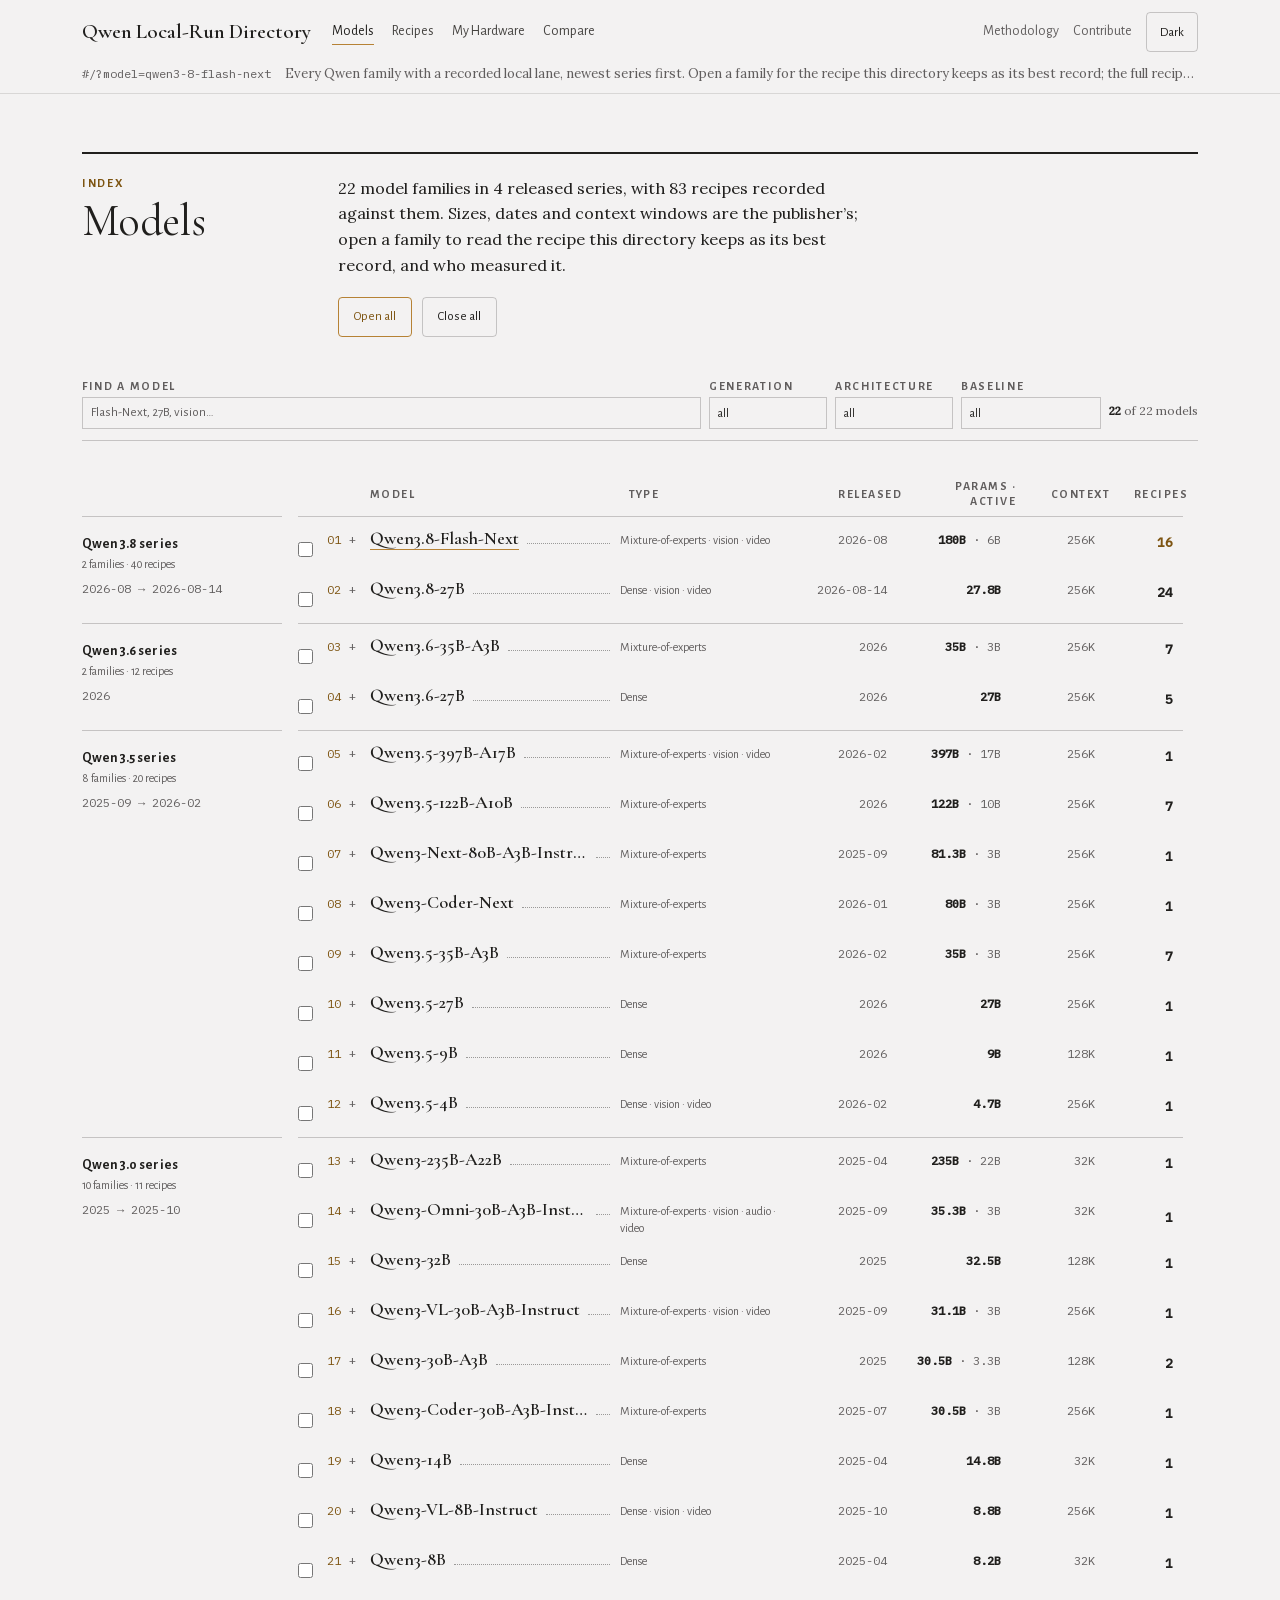
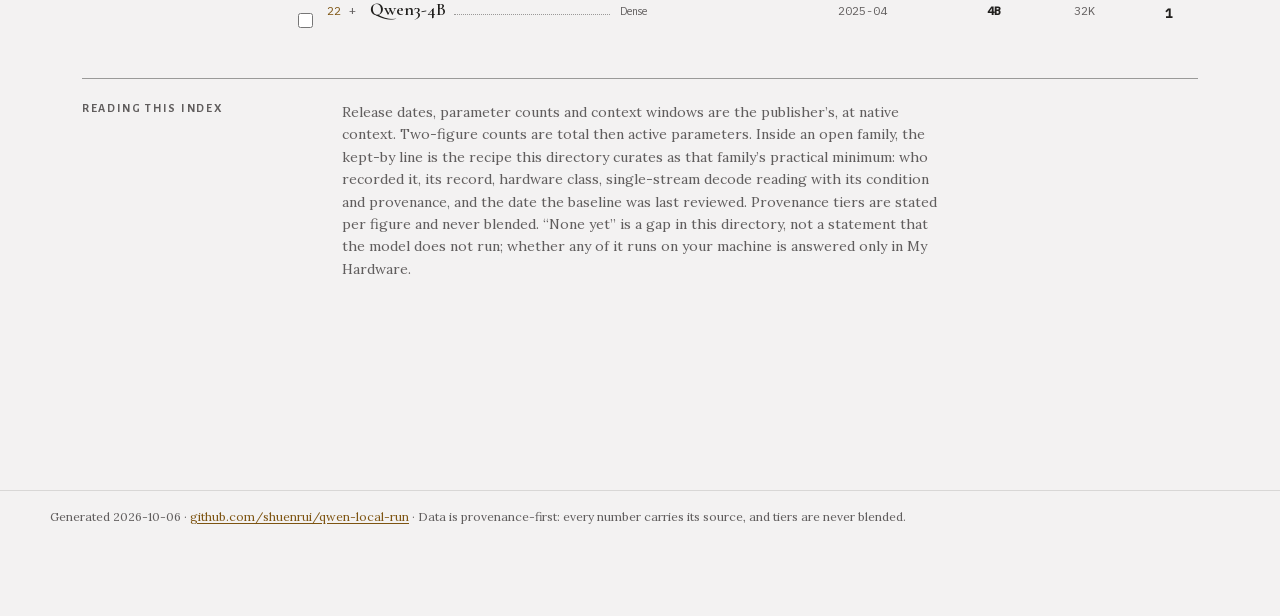
==== commit 728af6dc: "UI polish: page titles, favicon, share tags, fork heads-up, plain-word glossary, 16 GB closest-fit h" ====
--- a/directory/site/index.html
+++ b/directory/site/index.html
@@ -4,6 +4,11 @@
 <meta charset="utf-8">
 <meta name="viewport" content="width=device-width, initial-scale=1">
 <title>Qwen Local-Run Directory</title>
+<link rel="icon" href="data:image/svg+xml,%3Csvg xmlns='http://www.w3.org/2000/svg' viewBox='0 0 32 32'%3E%3Crect width='32' height='32' rx='5' fill='%231c1c1c'/%3E%3Ctext x='16' y='23.5' font-size='21' text-anchor='middle' fill='%23c9a24a' font-family='Georgia,serif'%3EQ%3C/text%3E%3C/svg%3E">
+<meta property="og:type" content="website">
+<meta property="og:title" content="Qwen Local-Run Directory">
+<meta property="og:description" content="Pick a Qwen model, see what hardware it needs, and copy a source-backed recipe to run it locally.">
+<meta name="twitter:card" content="summary">
 <meta name="description" content="Choose a Qwen model, see its practical hardware floor, then inspect every source-backed local-run recipe.">
 <style>
 @font-face{font-family:'Cormorant Garamond';font-style:normal;font-weight:400 600;font-display:swap;src:url([data-uri]) format('woff2')}
@@ -114,11 +119,11 @@
 }
 
 /* ---------- primitives ---------- */
-.lbl{font:700 11px/1.35 var(--font-ui);letter-spacing:.14em;text-transform:uppercase;color:var(--ink-3)}
+.lbl{font:700 12px/1.35 var(--font-ui);letter-spacing:.14em;text-transform:uppercase;color:var(--ink-3)}
 .lbl-g{color:var(--sel)}
-.mono{font-family:var(--font-mono);font-size:12.5px;font-weight:450}
+.mono{font-family:var(--font-mono);font-size:12.12px;font-weight:450}
 .na{color:var(--ink-4);font-style:italic}
-.prose{max-width:68ch;color:var(--ink-2);font-size:16.5px;line-height:1.66}
+.prose{max-width:68ch;color:var(--ink-2);font-size:16.12px;line-height:1.66}
 /* The one rule that opens a sheet: a printed 2px ink rule, not a hairline. */
 .rule-heavy{border-top:2px solid var(--ink)}
 .num{font-variant-numeric:tabular-nums}
@@ -153,7 +158,7 @@
   border-bottom:1px solid transparent}
 .tab:hover{color:var(--ink);border-bottom-color:var(--rule-3)}
 .tab[aria-current="page"]{color:var(--ink);border-bottom-color:var(--gold)}
-.tab-n{font:500 11px/1 var(--font-mono);color:var(--sel);
+.tab-n{font:500 12px/1 var(--font-mono);color:var(--sel);
   border:1px solid var(--sel-line);padding:2px 5px}
 .mast-util{margin-left:auto;display:flex;align-items:center;gap:14px;flex:none}
 .ulink{font:400 14px/1.4 var(--font-ui);color:var(--ink-3);text-decoration:none;
@@ -181,7 +186,7 @@
 /* Route line: the shelf mark. The page's own caption rides beside it, quiet. */
 .mast-sub{max-width:var(--maxw);margin:0 auto;padding:0 var(--gut) 9px;
   display:flex;align-items:baseline;gap:14px;
-  font:400 11.5px/1.5 var(--font-mono);color:var(--ink-3)}
+  font:400 12px/1.5 var(--font-mono);color:var(--ink-3)}
 .mast-route{flex:none;white-space:nowrap}
 .mast-note{min-width:0;overflow:hidden;text-overflow:ellipsis;white-space:nowrap;
   font:400 13px/1.5 var(--font-body);color:var(--ink-3)}
@@ -207,7 +212,7 @@
   text-align:left;background:none;border:0;cursor:pointer;
   padding:4px 8px;font-size:13px;color:var(--ink-2);text-decoration:none;border-left:2px solid transparent}
 .rail a:hover,.rail button:hover{background:var(--sunk);color:var(--ink)}
-.rail .rc{margin-left:auto;font:450 11.5px/1 var(--font-mono);color:var(--ink-4)}
+.rail .rc{margin-left:auto;font:450 12px/1 var(--font-mono);color:var(--ink-4)}
 .rail [aria-pressed="true"]{color:var(--sel);border-left-color:var(--sel);background:var(--sel-bg);font-weight:560}
 .rail [data-spy="1"]{color:var(--ink);border-left-color:var(--rule-3);font-weight:560}
 
@@ -223,7 +228,7 @@
 .fsel{display:inline-flex;align-items:center;gap:7px;min-height:var(--ctl-h);padding:0 10px;
   background:transparent;border:1px solid var(--rule-2);border-radius:4px;
   font:400 13px var(--font-ui)}
-.fsel>span{color:var(--ink-3);font:700 10px/1.3 var(--font-ui);
+.fsel>span{color:var(--ink-3);font:700 12px/1.3 var(--font-ui);
   letter-spacing:.12em;text-transform:uppercase}
 .fsel select{border:0;background:none;font:inherit;color:var(--ink);
   max-width:140px;padding:0;cursor:pointer}
@@ -249,11 +254,11 @@
 .btn.on{border-color:var(--gold);color:var(--sel);background:var(--sel-bg)}
 .btn-p{border-color:var(--gold);color:var(--sel)}
 .btn-p:hover{background:var(--sel-bg);color:var(--sel)}
-.btn-sm{min-height:var(--ctl-h-sm);padding:0 11px;font-size:12.5px}
+.btn-sm{min-height:var(--ctl-h-sm);padding:0 11px;font-size:12.12px}
 .btn:disabled{opacity:.45;cursor:not-allowed}
 .btn:disabled:hover{border-color:var(--rule-2);color:var(--ink);background:transparent}
 .bar-end{margin-left:auto;display:flex;gap:8px;align-items:center}
-.count{font-size:12.5px;color:var(--ink-3);white-space:nowrap}
+.count{font-size:12.12px;color:var(--ink-3);white-space:nowrap}
 .count b{color:var(--ink);font-weight:620}
 
 .adv{margin-top:8px;padding:12px;background:var(--sunk);border:1px solid var(--rule)}
@@ -278,7 +283,7 @@
 
 .disclose{margin:12px 0 0;padding:10px 12px;background:var(--warn-bg);
   border:1px solid var(--warn-line);
-  color:var(--warn);font-size:12.5px;max-width:78ch}
+  color:var(--warn);font-size:12.12px;max-width:78ch}
 .disclose b{font-weight:620}
 
 /* ---------- shelf ---------- */
@@ -289,17 +294,17 @@
 .models-intro h1,.page h1,.model-preview-head h2,.model-page-baseline>h2{font-family:var(--font-display);font-weight:600;letter-spacing:-.01em}
 .shelf-top h2 a{color:inherit;text-decoration:none}
 .shelf-top h2 a:hover{text-decoration:underline}
-.shelf-meta{margin-left:auto;font-size:12.5px;color:var(--ink-3);white-space:nowrap}
+.shelf-meta{margin-left:auto;font-size:12.12px;color:var(--ink-3);white-space:nowrap}
 .shelf-meta b{color:var(--ink-2);font-weight:560}
 .spec{display:flex;flex-wrap:wrap;gap:4px 26px;margin-top:9px}
 .spec>div{min-width:0}
 .spec .lbl{display:block}
 .spec .v{font-size:13px;color:var(--ink);white-space:nowrap}
-.spec .v.mono{font-size:12.5px}
+.spec .v.mono{font-size:12.12px}
 .regr{margin-top:8px}
-.regr>summary{cursor:pointer;font-size:12.5px;color:var(--warn);width:max-content}
+.regr>summary{cursor:pointer;font-size:12.12px;color:var(--warn);width:max-content}
 .regr ul{margin-top:6px;padding-left:16px;list-style:disc;color:var(--ink-2);
-  font-size:12.5px;max-width:68ch}
+  font-size:12.12px;max-width:68ch}
 .regr li{margin:3px 0}
 
 /* ---------- model-first home ---------- */
@@ -317,7 +322,7 @@
 
 .mf-eyebrow{
   display:flex;align-items:baseline;gap:56px;
-  font:450 10.5px/1 var(--font-mono);letter-spacing:.2em;text-transform:uppercase;color:var(--ink-3);
+  font:450 12px/1 var(--font-mono);letter-spacing:.2em;text-transform:uppercase;color:var(--ink-3);
 }
 .mf-eyebrow-end{margin-left:auto;letter-spacing:.12em}
 
@@ -331,7 +336,7 @@
   max-width:14ch;
 }
 .mf-n{
-  font:450 11px/1.6 var(--font-mono);letter-spacing:.14em;color:var(--ink-3);
+  font:450 12px/1.6 var(--font-mono);letter-spacing:.14em;color:var(--ink-3);
   flex:none;font-variant-numeric:tabular-nums;
 }
 .mf-lede p{
@@ -343,7 +348,7 @@
   display:flex;align-items:baseline;gap:12px;width:100%;
   background:none;border:0;cursor:pointer;text-align:left;
   padding:9px 2px;color:var(--ink);
-  font:450 11.5px/1.4 var(--font-mono);letter-spacing:.1em;text-transform:uppercase;
+  font:450 12px/1.4 var(--font-mono);letter-spacing:.1em;text-transform:uppercase;
 }
 .mf-item:hover{background:rgb(0 0 0 / .035)}
 :root[data-theme="dark"] .mf-item:hover{background:rgb(255 255 255 / .05)}
@@ -361,7 +366,7 @@
 
 .mf-foot{
   display:flex;justify-content:space-between;margin-top:26px;
-  font:450 10px/1 var(--font-mono);letter-spacing:.16em;text-transform:uppercase;color:var(--ink-4);
+  font:450 12px/1 var(--font-mono);letter-spacing:.16em;text-transform:uppercase;color:var(--ink-4);
 }
 
 @media (max-width:1179px){
@@ -370,13 +375,13 @@
 }
 @media (max-width:719px){
   .mf-hero{margin:0 -14px;padding:16px 14px 14px}
-  .mf-eyebrow{gap:20px;font-size:9.5px;letter-spacing:.14em}
+  .mf-eyebrow{gap:20px;font-size:12px;letter-spacing:.14em}
   .mf-eyebrow-end{flex-basis:100%;margin-left:0;margin-top:6px}
   .mf-body{margin-top:40px;gap:18px}
   .mf-title h1{font-size:21px}
-  .mf-item{font-size:10.5px;letter-spacing:.07em;gap:8px;padding:11px 2px;min-height:44px;align-items:center}
+  .mf-item{font-size:12px;letter-spacing:.07em;gap:8px;padding:11px 2px;min-height:44px;align-items:center}
   .mf-meta{display:none}
-  .mf-foot{margin-top:18px;font-size:9px;letter-spacing:.1em}
+  .mf-foot{margin-top:18px;font-size:12px;letter-spacing:.1em}
 }
 
 /* ---------- the contents page ---------- */
@@ -401,7 +406,7 @@
   font:700 13px/1.3 var(--font-mono);letter-spacing:.12em;text-transform:uppercase;color:var(--band-fg);
 }
 .toc-cmeta{
-  font:450 10px/1.4 var(--font-mono);letter-spacing:.1em;text-transform:uppercase;color:var(--band-ink);white-space:nowrap;
+  font:450 12px/1.4 var(--font-mono);letter-spacing:.1em;text-transform:uppercase;color:var(--band-ink);white-space:nowrap;
 }
 .toc-items{border-top:1px solid var(--rule-2)}
 .toc-items>li{border-bottom:1px solid var(--rule)}
@@ -413,13 +418,13 @@
 :root[data-theme="dark"] .toc-item:hover{background:rgb(255 255 255 / .05)}
 @media (prefers-color-scheme:dark){:root:not([data-theme="light"]) .toc-item:hover{background:rgb(255 255 255 / .05)}}
 .toc-n{
-  font:450 11px/1.7 var(--font-mono);letter-spacing:.08em;color:var(--ink-4);
+  font:450 12px/1.7 var(--font-mono);letter-spacing:.08em;color:var(--ink-4);
   font-variant-numeric:tabular-nums;
 }
-.toc-sep{font:450 11px/1.7 var(--font-mono);color:var(--ink-4)}
+.toc-sep{font:450 12px/1.7 var(--font-mono);color:var(--ink-4)}
 .toc-main{min-width:0}
 .toc-name{
-  display:block;font:600 12.5px/1.45 var(--font-mono);letter-spacing:.07em;text-transform:uppercase;
+  display:block;font:600 12.12px/1.45 var(--font-mono);letter-spacing:.07em;text-transform:uppercase;
   color:var(--ink);white-space:nowrap;overflow:hidden;text-overflow:ellipsis;
 }
 .toc-item:hover .toc-name{text-decoration:underline;text-underline-offset:3px}
@@ -428,7 +433,7 @@
 .toc-sub{display:flex;align-items:baseline;gap:8px;min-width:0;margin-top:1px;flex-wrap:wrap}
 .toc-meta{
   flex:0 1 auto;min-width:0;max-width:100%;overflow:hidden;text-overflow:ellipsis;white-space:nowrap;
-  font:450 10px/1.5 var(--font-mono);letter-spacing:.06em;text-transform:uppercase;color:var(--ink-3);
+  font:450 12px/1.5 var(--font-mono);letter-spacing:.06em;text-transform:uppercase;color:var(--ink-3);
 }
 .toc-intro{
   flex:1 1 12ch;min-width:0;font:400 12px/1.5 var(--font-body);color:var(--ink-3);
@@ -440,14 +445,14 @@
 .toc-fig b{display:block;font:600 13px/1.15 var(--font-mono);color:var(--ink-2)}
 .toc-fig small{
   display:block;margin-top:1px;
-  font:450 8.5px/1.2 var(--font-mono);letter-spacing:.1em;text-transform:uppercase;color:var(--ink-4);
+  font:450 12px/1.2 var(--font-mono);letter-spacing:.1em;text-transform:uppercase;color:var(--ink-4);
 }
 .toc-foot{
   display:flex;justify-content:space-between;gap:16px;margin-top:26px;padding-top:12px;
   border-top:1px solid var(--rule-2);
-  font:450 10px/1.4 var(--font-mono);letter-spacing:.14em;text-transform:uppercase;color:var(--ink-4);
-}
-.mf-lede-2{margin-top:10px;color:var(--ink-3)!important;font-size:12.5px!important}
+  font:450 12px/1.4 var(--font-mono);letter-spacing:.14em;text-transform:uppercase;color:var(--ink-4);
+}
+.mf-lede-2{margin-top:10px;color:var(--ink-3)!important;font-size:12.12px!important}
 
 @media (max-width:1179px){
   .toc-chapter{position:static}
@@ -460,13 +465,13 @@
   .toc-fig{grid-column:3;text-align:left;margin-top:5px;display:flex;gap:5px;align-items:baseline}
   .toc-fig b{font-size:12px}
   .toc-fig small{margin-top:0}
-  .toc-name{font-size:11.5px;letter-spacing:.05em}
+  .toc-name{font-size:12px;letter-spacing:.05em}
   /* Narrow screens: metadata and the clamped summary each take their own line so
      the row stays readable and never overflows. */
   .toc-sub{display:block}
-  .toc-meta{display:block;font-size:9.5px;letter-spacing:.04em}
-  .toc-intro{display:block;font-size:11.5px;margin-top:1px}
-  .toc-foot{flex-direction:column;gap:4px;font-size:9px}
+  .toc-meta{display:block;font-size:12px;letter-spacing:.04em}
+  .toc-intro{display:block;font-size:12px;margin-top:1px}
+  .toc-foot{flex-direction:column;gap:4px;font-size:12px}
 }
 
 .models-home{padding:22px 0 20px}
@@ -478,18 +483,18 @@
 .model-controls label{display:block}
 .model-controls .lbl{display:block;margin-bottom:3px}
 .model-controls input,.model-controls select{height:32px;background:var(--surface);color:var(--ink);
-  border:1px solid var(--rule-2);border-radius:0;padding:0 8px;font:400 12.5px var(--font-ui)}
-.model-controls input{width:100%;font-size:13.5px}
+  border:1px solid var(--rule-2);border-radius:0;padding:0 8px;font:400 12.12px var(--font-ui)}
+.model-controls input{width:100%;font-size:13.12px}
 .model-controls input::placeholder{color:var(--ink-3)}
 .model-controls select{min-width:118px}
 .model-controls input:focus,.model-controls select:focus{border-color:var(--sel)}
-.model-count{align-self:center;margin-top:15px;color:var(--ink-3);font-size:12.5px;white-space:nowrap}
+.model-count{align-self:center;margin-top:15px;color:var(--ink-3);font-size:12.12px;white-space:nowrap}
 .model-count b{color:var(--ink);font-weight:620}
 .model-master{display:grid;grid-template-columns:minmax(0,1fr) minmax(340px,430px);gap:28px;align-items:start}
 .model-index{min-width:0}
 .model-list-head,.model-row{display:grid;grid-template-columns:minmax(210px,1.25fr) 104px minmax(210px,1fr) 142px 34px;
   gap:10px;align-items:center}
-.model-list-head{padding:10px 10px 6px;color:var(--ink-3);font:620 10.5px/1.35 var(--font-ui);
+.model-list-head{padding:10px 10px 6px;color:var(--ink-3);font:620 12px/1.35 var(--font-ui);
   letter-spacing:.07em;text-transform:uppercase;border-bottom:1px solid var(--rule-2)}
 .model-list>li{border-bottom:1px solid var(--rule)}
 .model-row{position:relative;width:100%;min-height:70px;padding:9px 10px;background:none;border:0;text-align:left;cursor:pointer}
@@ -500,34 +505,34 @@
 .model-row>span{min-width:0}
 .model-id,.model-context,.model-floor,.model-speed{display:flex;flex-direction:column;gap:2px}
 .model-id strong{font-size:14px;font-weight:620;line-height:1.3;color:var(--ink)}
-.model-id>span,.model-row small{font-size:11.5px;line-height:1.35;color:var(--ink-3)}
-.model-context>span:not(.lbl),.model-floor>span:not(.lbl){font-size:12.5px;color:var(--ink);line-height:1.35}
+.model-id>span,.model-row small{font-size:12px;line-height:1.35;color:var(--ink-3)}
+.model-context>span:not(.lbl),.model-floor>span:not(.lbl){font-size:12.12px;color:var(--ink);line-height:1.35}
 .model-floor small{display:-webkit-box;-webkit-line-clamp:2;-webkit-box-orient:vertical;overflow:hidden}
 .model-speed strong{font:600 18px/1.15 var(--font-ui);color:var(--ink)}
-.model-speed strong small{font:400 11.5px/1 var(--font-ui);color:var(--ink-3)}
-.model-open{justify-self:end;color:var(--sel);font-size:11.5px;font-weight:560}
+.model-speed strong small{font:400 12px/1 var(--font-ui);color:var(--ink-3)}
+.model-open{justify-self:end;color:var(--sel);font-size:12px;font-weight:560}
 .model-preview{position:sticky;top:86px;margin-top:12px;padding:15px 0 17px;background:var(--surface);
   border:0;border-top:2px solid var(--rule-3);max-height:calc(100vh - 104px);overflow:auto}
 .model-preview-head h2{font:640 23px/1.18 var(--font-ui);letter-spacing:-.015em;margin-top:3px}
 .model-preview-head p{margin-top:7px;color:var(--ink-2);font-size:13px;line-height:1.5}
-.model-tags{display:flex;flex-wrap:wrap;gap:5px 12px;margin-top:9px;color:var(--ink-3);font-size:11.5px}
+.model-tags{display:flex;flex-wrap:wrap;gap:5px 12px;margin-top:9px;color:var(--ink-3);font-size:12px}
 .baseline,.baseline-missing{margin-top:16px;border-top:1px solid var(--rule-2);padding-top:13px}
 .baseline-title{display:flex;gap:10px;align-items:flex-start;justify-content:space-between}
 .baseline-title h3{font:620 17px/1.3 var(--font-ui);margin-top:2px;max-width:25ch}
-.baseline-why,.baseline-missing p{margin-top:7px;color:var(--ink-2);font-size:12.5px;line-height:1.5}
+.baseline-why,.baseline-missing p{margin-top:7px;color:var(--ink-2);font-size:12.12px;line-height:1.5}
 .baseline-missing h3{font:620 15px/1.3 var(--font-ui);color:var(--warn)}
 .baseline-spec{display:grid;grid-template-columns:1fr 1fr;gap:10px 16px;margin-top:13px}
 .baseline-spec>div{min-width:0}
 .baseline-spec>div.wide{grid-column:1/-1;border-top:1px solid var(--rule);padding-top:9px}
-.baseline-spec dt{font:620 10.5px/1.35 var(--font-ui);letter-spacing:.07em;text-transform:uppercase;color:var(--ink-3)}
-.baseline-spec dd{margin-top:2px;font-size:12.5px;line-height:1.45;color:var(--ink);overflow-wrap:anywhere}
+.baseline-spec dt{font:620 12px/1.35 var(--font-ui);letter-spacing:.07em;text-transform:uppercase;color:var(--ink-3)}
+.baseline-spec dd{margin-top:2px;font-size:12.12px;line-height:1.45;color:var(--ink);overflow-wrap:anywhere}
 .baseline-speed{margin-top:14px;padding:11px 12px;background:var(--sunk);border:1px solid var(--rule)}
 .speed-line{display:flex;align-items:baseline;gap:10px;margin-top:4px;flex-wrap:wrap}
 .speed-line strong{font:640 25px/1.1 var(--font-ui);letter-spacing:-.015em}
 .speed-line strong small{font:400 12px/1 var(--font-ui);color:var(--ink-3);letter-spacing:0}
-.speed-line span{font-size:11.5px;color:var(--ink-3)}
-.baseline-speed p{margin-top:5px;color:var(--ink-2);font-size:11.5px;line-height:1.45}
-.baseline-speed a{display:inline-block;margin-top:5px;font-size:11.5px}
+.speed-line span{font-size:12px;color:var(--ink-3)}
+.baseline-speed p{margin-top:5px;color:var(--ink-2);font-size:12px;line-height:1.45}
+.baseline-speed a{display:inline-block;margin-top:5px;font-size:12px}
 .baseline-trade{margin-top:14px}
 .baseline-trade h3{font:620 13px/1.3 var(--font-ui)}
 .baseline-trade ul{margin-top:5px;padding-left:16px;list-style:disc;color:var(--ink-2);font-size:12px;line-height:1.45}
@@ -542,11 +547,11 @@
 /* The homepage masthead collapses into one compact printed band. */
 .mh-mast{padding:10px 34px}
 .mh-mast-row{display:flex;align-items:baseline;gap:10px;flex-wrap:wrap}
-.mh-mast-row .mf-n{font:450 11px/1.5 var(--font-mono);letter-spacing:.14em;color:var(--ink-3);font-variant-numeric:tabular-nums}
+.mh-mast-row .mf-n{font:450 12px/1.5 var(--font-mono);letter-spacing:.14em;color:var(--ink-3);font-variant-numeric:tabular-nums}
 .mh-mast-row h1{font:700 16px/1.3 var(--font-ui);letter-spacing:.04em;text-transform:uppercase;color:var(--ink)}
 .mh-mast-sep{color:var(--ink-4)}
 .mh-mast-guide{font:400 13px/1.4 var(--font-body);color:var(--ink-2)}
-.mh-mast-stat{margin-left:auto;font:450 10.5px/1.4 var(--font-mono);letter-spacing:.1em;text-transform:uppercase;color:var(--ink-3);white-space:nowrap}
+.mh-mast-stat{margin-left:auto;font:450 12px/1.4 var(--font-mono);letter-spacing:.1em;text-transform:uppercase;color:var(--ink-3);white-space:nowrap}
 /* True 50/50: the sticky evidence panel and the series index share the frame. */
 .model-master.mh-split{grid-template-columns:minmax(0,1fr) minmax(0,1fr);gap:28px;margin-top:14px;align-items:start}
 .mh-panel{min-width:0}
@@ -584,9 +589,9 @@
    title in the display cut -- the bigger the type, the lighter it sets. */
 .mi-band{display:grid;grid-template-columns:minmax(180px,.42fr) minmax(0,1.58fr);gap:28px;
   border-top:2px solid var(--ink);padding:22px 0 30px}
-.mi-kicker{font:700 11px/1.3 var(--font-ui);letter-spacing:.14em;text-transform:uppercase;color:var(--sel)}
+.mi-kicker{font:700 12px/1.3 var(--font-ui);letter-spacing:.14em;text-transform:uppercase;color:var(--sel)}
 .mi-title{margin-top:8px;font:400 clamp(30px,4vw,44px)/1.04 var(--font-display);letter-spacing:-.015em}
-.mi-intro{max-width:52ch;color:var(--ink);font-size:16.5px;line-height:1.6}
+.mi-intro{max-width:52ch;color:var(--ink);font-size:16.12px;line-height:1.6}
 .mi-all{display:flex;gap:10px;margin-top:18px;flex-wrap:wrap}
 .mi-btn{display:inline-flex;align-items:center;min-height:var(--ctl-h);padding:0 15px;
   background:transparent;color:var(--ink);border:1px solid var(--rule-2);
@@ -600,14 +605,14 @@
   margin-top:14px;border-bottom:0;background:var(--paper)}
 .mi-full{display:block!important}.mi-full .mh-index{position:static;max-height:none;min-height:0;display:block}.mi-scrollx{overflow-x:auto;overflow-y:visible}.mi-table{min-width:900px}
 .mi-head-g,.mi-grid{display:grid;grid-template-columns:minmax(180px,1.45fr) minmax(155px,1fr) 92px 104px 84px 68px;gap:10px;align-items:center}
-.mi-head-g{margin-left:72px;padding:10px 10px 6px 0;font:700 10px/1.3 var(--font-ui);
+.mi-head-g{margin-left:72px;padding:10px 10px 6px 0;font:700 12px/1.3 var(--font-ui);
   letter-spacing:.12em;text-transform:uppercase;color:var(--ink-3)}
 .mi-head-g .r{text-align:right}
 /* Series rail: the running head of each chapter, set beside its rows. */
 .mi-rail{padding:18px 0 10px;border-top:1px solid var(--rule-2);color:var(--ink-2)}
 .mi-rail-t{font:700 14px/1.3 var(--font-ui);letter-spacing:.01em;color:var(--ink)}
-.mi-rail-m{margin-top:3px;font:400 12.5px/1.4 var(--font-ui);color:var(--ink-3)}
-.mi-rail-d{margin-top:8px;font:400 11.5px/1.4 var(--font-mono);color:var(--ink-3)}
+.mi-rail-m{margin-top:3px;font:400 12.12px/1.4 var(--font-ui);color:var(--ink-3)}
+.mi-rail-d{margin-top:8px;font:400 12px/1.4 var(--font-mono);color:var(--ink-3)}
 .mi-fams{border-top:1px solid var(--rule-2);padding-top:6px}
 .mi-fam{border-bottom:0}
 /* One model, one line: number, sign, name, then a dot leader to the figures.
@@ -616,9 +621,9 @@
 .mi-cbx{width:16px;height:16px;margin:0 0 0 2px;accent-color:var(--gold);align-self:center}
 .mi-caret{display:inline-flex;align-items:baseline;gap:7px;width:44px;min-height:var(--ctl-h);
   padding:0;background:none;border:1px solid transparent;border-radius:4px;
-  color:var(--sel);cursor:pointer;font:400 11.5px/1 var(--font-mono)}
+  color:var(--sel);cursor:pointer;font:400 12px/1 var(--font-mono)}
 .mi-caret:hover{border-color:var(--sel-line);background:var(--sel-bg)}
-.mi-num{font:400 11.5px/1 var(--font-mono);letter-spacing:.04em;color:var(--sel)}
+.mi-num{font:400 12px/1 var(--font-mono);letter-spacing:.04em;color:var(--sel)}
 .mi-glyph{font:400 12px/1 var(--font-mono);color:var(--ink-3)}
 .mi-row>.toc-item{min-width:0;display:grid;grid-template-columns:minmax(180px,1.45fr) minmax(155px,1fr) 92px 104px 84px 68px;gap:10px;align-items:baseline;min-height:var(--ctl-h);padding:5px 10px 5px 0;color:var(--ink);text-decoration:none}
 .mi-row>.toc-item:hover{background:rgb(0 0 0 / .035)}
@@ -630,16 +635,16 @@
 .mi-row>.toc-item.is-sel::before{display:none}
 .mi-row>.toc-item.is-sel .mi-nm{text-decoration:underline;
   text-decoration-color:var(--gold);text-underline-offset:5px;text-decoration-thickness:1px}
-.mi-cell{min-width:0;color:var(--ink-3);font:400 12.5px/1.4 var(--font-ui)}
+.mi-cell{min-width:0;color:var(--ink-3);font:400 12.12px/1.4 var(--font-ui)}
 .mi-name{display:flex;align-items:baseline;min-width:0;gap:8px}
 .mi-nm{min-width:0;overflow:hidden;text-overflow:ellipsis;white-space:nowrap;font:600 18px/1.2 var(--font-display);color:var(--ink)}
 .mi-leader{flex:1;border-bottom:1px dotted var(--rule-3);min-width:14px;margin-bottom:5px}
-.mi-type{font:400 12.5px/1.4 var(--font-ui);color:var(--ink-3)}
-.mi-rel,.mi-par,.mi-ctx,.toc-fig{text-align:right;font:400 11.5px/1.4 var(--font-mono);font-variant-numeric:tabular-nums}
+.mi-type{font:400 12.12px/1.4 var(--font-ui);color:var(--ink-3)}
+.mi-rel,.mi-par,.mi-ctx,.toc-fig{text-align:right;font:400 12px/1.4 var(--font-mono);font-variant-numeric:tabular-nums}
 .mi-par b,.toc-fig b{font-weight:600;color:var(--ink)}
 .mi-act{color:var(--ink-3);white-space:nowrap}
 .toc-fig small{position:absolute;width:1px;height:1px;overflow:hidden;clip:rect(0 0 0 0);white-space:nowrap}
-.mi-fig-none{color:var(--ink-4);font:italic 11px/1.3 var(--font-body)}
+.mi-fig-none{color:var(--ink-4);font:italic 12px/1.3 var(--font-body)}
 .mi-mmeta{display:none}
 /* An opened family. The column head is a printed association band -- solid
    ink, paper-white caps -- and the rows sit on the ground beneath it. */
@@ -647,32 +652,32 @@
 .kept-in{padding:0}
 .kept-head,.kept-row{display:grid;grid-template-columns:1.6fr .8fr 1.25fr 1.25fr .7fr .7fr;gap:12px;align-items:start}
 .kept-head{padding:7px 12px 6px;background:var(--band);color:var(--band-fg);
-  font:700 10px/1.3 var(--font-ui);letter-spacing:.12em;text-transform:uppercase}
+  font:700 12px/1.3 var(--font-ui);letter-spacing:.12em;text-transform:uppercase}
 .kept-head .r{text-align:right}
 .kept-who{display:flex;gap:10px;min-width:0}
 .kept-av{display:inline-grid;place-items:center;flex:none;width:26px;height:26px;
-  border:1px solid var(--rule-3);border-radius:50%;font:500 9.5px/1 var(--font-ui);
+  border:1px solid var(--rule-3);border-radius:50%;font:500 12px/1 var(--font-ui);
   letter-spacing:.04em;color:var(--ink-3)}
 .kept-id{display:flex;flex-direction:column;min-width:0;gap:2px}
 .kept-name{font:400 13px/1.35 var(--font-ui);color:var(--ink)}
-.kept-rec,.kept-src{font:400 11.5px/1.35 var(--font-mono);overflow:hidden;text-overflow:ellipsis;white-space:nowrap}
+.kept-rec,.kept-src{font:400 12px/1.35 var(--font-mono);overflow:hidden;text-overflow:ellipsis;white-space:nowrap}
 .kept-rec{color:var(--sel)}.kept-src{color:var(--ink-3)}
-.kept-row{padding:12px;border-bottom:1px solid var(--rule);font:400 12.5px/1.45 var(--font-ui);color:var(--ink-3)}
+.kept-row{padding:12px;border-bottom:1px solid var(--rule);font:400 12.12px/1.45 var(--font-ui);color:var(--ink-3)}
 .kept-tok{text-align:right}
 .kept-tok b{font:400 19px/1.1 var(--font-mono);color:var(--ink)}
-.kept-tok small{font:400 11px/1 var(--font-mono);color:var(--ink-3);margin-left:3px}
-.kept-cond{display:block;margin-top:3px;font:400 11px/1.4 var(--font-mono);color:var(--ink-3)}
-.kept-note{padding:6px 12px;font:400 12.5px/1.5 var(--font-ui);border-bottom:1px solid var(--rule)}
+.kept-tok small{font:400 12px/1 var(--font-mono);color:var(--ink-3);margin-left:3px}
+.kept-cond{display:block;margin-top:3px;font:400 12px/1.4 var(--font-mono);color:var(--ink-3)}
+.kept-note{padding:6px 12px;font:400 12.12px/1.5 var(--font-ui);border-bottom:1px solid var(--rule)}
 .kept-note.is-fail{color:var(--bad)}.kept-note.is-flag{color:var(--flag)}
-.kept-foot{margin-top:10px;padding:0 12px;font:400 12.5px/1.55 var(--font-ui);color:var(--ink-3)}
+.kept-foot{margin-top:10px;padding:0 12px;font:400 12.12px/1.55 var(--font-ui);color:var(--ink-3)}
 .kept-none{padding:12px 0;color:var(--ink-2);font-size:12px;line-height:1.5}.kept-links{margin-top:7px}
 .mi-reading{display:grid;grid-template-columns:240px minmax(0,68ch);gap:20px;border-top:1px solid var(--rule-3);margin-top:34px;padding:22px 0 20px}
-.mi-reading-k{font:700 11px/1.3 var(--font-ui);letter-spacing:.14em;text-transform:uppercase;color:var(--ink-3)}
+.mi-reading-k{font:700 12px/1.3 var(--font-ui);letter-spacing:.14em;text-transform:uppercase;color:var(--ink-3)}
 .mi-reading p{color:var(--ink-3);font-size:14px;line-height:1.6}
 .model-compare-bar{position:sticky;bottom:16px;z-index:4;display:flex;justify-content:space-between;gap:16px;align-items:center;margin:26px 0 0;padding:14px 18px;background:var(--band);color:var(--band-fg);box-shadow:0 2px 14px rgb(0 0 0 / .14)}
-.model-compare-k{display:block;font:700 10px/1.3 var(--font-ui);letter-spacing:.14em;text-transform:uppercase;color:var(--gold)}
+.model-compare-k{display:block;font:700 12px/1.3 var(--font-ui);letter-spacing:.14em;text-transform:uppercase;color:var(--gold)}
 .model-compare-n{display:block;margin-top:4px;font:400 14px/1.35 var(--font-ui)}
-.model-compare-note{display:block;margin-top:3px;font-size:12.5px;color:var(--band-ink)}
+.model-compare-note{display:block;margin-top:3px;font-size:12.12px;color:var(--band-ink)}
 .model-compare-actions{display:flex;gap:10px;flex:none}
 .model-compare-bar .btn{background:transparent;color:var(--band-fg);border-color:var(--band-ink)}
 .model-compare-bar .btn:hover{border-color:var(--gold);color:var(--gold);background:transparent}
@@ -684,7 +689,7 @@
 @media (max-width:719px){
   .mi-table{min-width:0}
   .mi-band{display:block;padding:14px 0}.mi-title{font-size:36px}.mi-intro{margin-top:10px;font-size:13px}.mi-all{margin-top:10px}
-  .mi-head{display:none}.mi-rail{padding:11px 0 6px}.mi-row{grid-template-columns:24px 32px minmax(0,1fr);padding:9px 0}.mi-row>.toc-item{display:block;padding:3px 0}.mi-row>.toc-item .mi-type,.mi-row>.toc-item .mi-rel,.mi-row>.toc-item .mi-par,.mi-row>.toc-item .mi-ctx,.mi-row>.toc-item .toc-fig{display:none}.mi-nm{font-size:17px}.mi-mmeta{display:flex;flex-wrap:wrap;gap:5px 9px;margin-top:4px;font:450 9.5px/1.3 var(--font-mono);color:var(--ink-3)}.mm-t{color:var(--ink-2)}.mi-mmeta span:empty{display:none}
+  .mi-head{display:none}.mi-rail{padding:11px 0 6px}.mi-row{grid-template-columns:24px 32px minmax(0,1fr);padding:9px 0}.mi-row>.toc-item{display:block;padding:3px 0}.mi-row>.toc-item .mi-type,.mi-row>.toc-item .mi-rel,.mi-row>.toc-item .mi-par,.mi-row>.toc-item .mi-ctx,.mi-row>.toc-item .toc-fig{display:none}.mi-nm{font-size:17px}.mi-mmeta{display:flex;flex-wrap:wrap;gap:5px 9px;margin-top:4px;font:450 12px/1.3 var(--font-mono);color:var(--ink-3)}.mm-t{color:var(--ink-2)}.mi-mmeta span:empty{display:none}
   .kept{margin-left:56px}.kept-head{display:none}.kept-row{grid-template-columns:1fr 1fr;gap:9px}.kept-who{grid-column:1/-1}.kept-tok{text-align:left}.kept-ctx,.kept-ver{text-align:left}.mi-reading{display:block}.mi-reading-k{margin-bottom:7px}.model-compare-bar{display:block;bottom:8px}.model-compare-actions{margin-top:8px}.model-compare-actions .btn{flex:1}
 }
 
@@ -692,15 +697,15 @@
 .rows{width:100%;border-collapse:collapse;margin-top:10px;table-layout:fixed}
 .rows caption{text-align:left;position:absolute;width:1px;height:1px;overflow:hidden;clip:rect(0 0 0 0)}
 .rows thead th{
-  font:700 10px/1.35 var(--font-ui);letter-spacing:.12em;text-transform:uppercase;
+  font:700 12px/1.35 var(--font-ui);letter-spacing:.12em;text-transform:uppercase;
   color:var(--ink-3);text-align:left;padding:0 8px 5px;border-bottom:1px solid var(--rule-2);
   font-weight:620}
 .rows th.r,.rows td.r{text-align:right}
 .c-sel{width:28px} .c-quant{width:86px} .c-eng{width:120px} .c-hw{width:134px}
 .c-ready{width:90px} .c-dec{width:158px} .c-ev{width:68px} .c-upd{width:64px} .c-exp{width:28px}
-.forkmark{font:400 11px/1 var(--font-ui);letter-spacing:.04em}
+.forkmark{font:400 12px/1 var(--font-ui);letter-spacing:.04em}
 .rows th.c-ev{white-space:nowrap}
-.ev-hd{display:block;font:620 8.5px/1 var(--font-ui);letter-spacing:.14em;color:var(--ink-4);margin-top:3px}
+.ev-hd{display:block;font:620 12px/1 var(--font-ui);letter-spacing:.14em;color:var(--ink-4);margin-top:3px}
 .rows tbody tr{border-bottom:1px solid var(--rule)}
 .rows tbody tr:hover{background:var(--sunk)}
 .rows tbody tr[data-row]{cursor:pointer}
@@ -719,18 +724,18 @@
 tr.fail td.c-sel::before{content:"";position:absolute;left:0;top:0;bottom:0;width:1px;background:var(--bad)}
 .l1{font-size:14px;font-weight:560;line-height:1.35}
 .l1.mono{font-weight:450;font-size:13px}
-.l2{font-size:12.5px;color:var(--ink-3);line-height:1.35;margin-top:2px}
+.l2{font-size:12.12px;color:var(--ink-3);line-height:1.35;margin-top:2px}
 td .l2.clamp{display:-webkit-box;-webkit-line-clamp:2;-webkit-box-orient:vertical;overflow:hidden}
 .l2 .warn{color:var(--warn)} .l2 .bad{color:var(--bad)}
 .l2 .variant{color:var(--ink-2)}
-.l2 .variant>i{font:620 9px/1 var(--font-ui);letter-spacing:.1em;text-transform:uppercase;
+.l2 .variant>i{font:620 12px/1 var(--font-ui);letter-spacing:.1em;text-transform:uppercase;
   color:var(--ink-4);font-style:normal;margin-right:5px}
 .dec-v{font:600 19px/1.15 var(--font-ui);font-variant-numeric:tabular-nums;letter-spacing:-.01em}
-.dec-u{font-size:11.5px;color:var(--ink-3);font-weight:400;margin-left:2px}
+.dec-u{font-size:12px;color:var(--ink-3);font-weight:400;margin-left:2px}
 td.c-dec .l2{margin-top:1px}
 .cbx{width:15px;height:15px;margin:2px 0 0;accent-color:var(--sel);cursor:pointer}
 .exp-btn{width:24px;height:24px;background:none;border:1px solid transparent;border-radius:0;
-  cursor:pointer;color:var(--ink-3);line-height:1;font-size:11px}
+  cursor:pointer;color:var(--ink-3);line-height:1;font-size:12px}
 .exp-btn:hover{border-color:var(--rule-2);color:var(--ink)}
 tr.open{background:var(--sunk)}
 
@@ -763,9 +768,9 @@
 .det-grid{display:grid;grid-template-columns:repeat(auto-fit,minmax(300px,1fr));gap:18px 26px}
 .sec+.sec{margin-top:16px}
 .sec>h2,.sec>h3{font:620 15px/1.3 var(--font-ui);margin-bottom:7px}
-.sec>h2 .g,.sec>h3 .g{font-weight:400;font-size:12.5px}
+.sec>h2 .g,.sec>h3 .g{font-weight:400;font-size:12.12px}
 .kv{display:grid;grid-template-columns:auto 1fr;gap:3px 14px;font-size:13px}
-.kv dt{font:620 10.5px/1.5 var(--font-ui);letter-spacing:.07em;text-transform:uppercase;
+.kv dt{font:620 12px/1.5 var(--font-ui);letter-spacing:.07em;text-transform:uppercase;
   color:var(--ink-3);white-space:nowrap}
 .kv dd{margin:0;color:var(--ink);min-width:0;overflow-wrap:anywhere}
 /* The command block is the one solid fill in the system: ink ground, paper
@@ -774,34 +779,34 @@
   border:0;padding:13px 15px;margin:10px 0}
 .cmd code{flex:1;min-width:0;font-family:var(--font-mono);font-size:13px;line-height:1.6;
   white-space:pre-wrap;overflow-wrap:anywhere;color:var(--band-fg)}
-.copy{flex:none;min-height:var(--ctl-h-sm);padding:0 11px;font:400 12.5px/1 var(--font-ui);
+.copy{flex:none;min-height:var(--ctl-h-sm);padding:0 11px;font:400 12.12px/1 var(--font-ui);
   background:transparent;border:1px solid var(--band-ink);border-radius:4px;
   cursor:pointer;color:var(--band-fg)}
 .copy:hover{border-color:var(--gold);color:var(--gold)}
 .steps{counter-reset:s;margin:4px 0}
 .steps>li{counter-increment:s;display:grid;grid-template-columns:22px 1fr;gap:8px;
   padding:3px 0;font-size:13px;align-items:start}
-.steps>li::before{content:counter(s) ".";color:var(--ink-4);font:450 11.5px/1.7 var(--font-mono)}
+.steps>li::before{content:counter(s) ".";color:var(--ink-4);font:450 12px/1.7 var(--font-mono)}
 .steps .do{color:var(--ink-2);line-height:1.5}
 .notes{margin:0;padding-left:16px;list-style:disc;color:var(--ink-2);font-size:13px;max-width:68ch}
 .notes li{margin:4px 0;line-height:1.5}
 .notes.bad li::marker{color:var(--bad)}
 .notes.warn li::marker{color:var(--warn)}
-.mtab{width:100%;border-collapse:collapse;font-size:12.5px}
-.mtab th{text-align:left;font:620 10.5px/1.4 var(--font-ui);letter-spacing:.07em;
+.mtab{width:100%;border-collapse:collapse;font-size:12.12px}
+.mtab th{text-align:left;font:620 12px/1.4 var(--font-ui);letter-spacing:.07em;
   text-transform:uppercase;color:var(--ink-3);padding:0 8px 4px 0;border-bottom:1px solid var(--rule)}
 .mtab td{padding:5px 8px 5px 0;border-bottom:1px solid var(--rule);vertical-align:top;color:var(--ink-2)}
 .mtab td.v{font-variant-numeric:tabular-nums;color:var(--ink);font-weight:560;white-space:nowrap}
-.mtab .tier{font:620 9.5px/1.4 var(--font-ui);letter-spacing:.08em;text-transform:uppercase}
+.mtab .tier{font:620 12px/1.4 var(--font-ui);letter-spacing:.08em;text-transform:uppercase}
 .t-box{color:var(--ok)} .t-forum{color:var(--est)} .t-vendor{color:var(--ink-3)}
-.tier-band{font:620 10.5px/1.4 var(--font-ui);letter-spacing:.07em;text-transform:uppercase;
+.tier-band{font:620 12px/1.4 var(--font-ui);letter-spacing:.07em;text-transform:uppercase;
   color:var(--ink-3);padding-top:9px}
 .scrollx{overflow-x:auto}
 .det-foot{display:flex;gap:8px;flex-wrap:wrap;margin-top:16px;padding-top:12px;
   border-top:1px solid var(--rule)}
-.srcs{display:grid;gap:5px;font-size:12.5px}
+.srcs{display:grid;gap:5px;font-size:12.12px}
 .srcs a{overflow-wrap:anywhere}
-.srck{font:620 9.5px/1.4 var(--font-ui);letter-spacing:.08em;text-transform:uppercase;
+.srck{font:620 12px/1.4 var(--font-ui);letter-spacing:.08em;text-transform:uppercase;
   color:var(--ink-3);margin-right:6px}
 
 /* mobile rows */
@@ -816,7 +821,7 @@
 .rows-m>li.fail::before{background:var(--bad)}
 .mrow-top{display:flex;gap:9px;align-items:flex-start}
 .mrow-body{flex:1;min-width:0}
-.mrow-l{display:flex;flex-wrap:wrap;gap:3px 12px;margin-top:5px;font-size:12.5px;color:var(--ink-3)}
+.mrow-l{display:flex;flex-wrap:wrap;gap:3px 12px;margin-top:5px;font-size:12.12px;color:var(--ink-3)}
 .mrow-l .lbl{margin-right:4px}
 .mrow-dec{display:flex;align-items:baseline;gap:7px;margin-top:6px;flex-wrap:wrap}
 .mrow-act{display:flex;gap:8px;align-items:center;margin-top:7px;flex-wrap:wrap}
@@ -828,14 +833,14 @@
   padding:10px 20px 11px;transform:translateY(8px);animation:rise .14s ease-out forwards}
 @keyframes rise{to{transform:translateY(0)}}
 .crail-in{max-width:var(--maxw);margin:0 auto;display:flex;gap:14px;align-items:flex-start;flex-wrap:wrap}
-.crail-hd{font:620 10.5px/1.4 var(--font-ui);letter-spacing:.07em;text-transform:uppercase;
+.crail-hd{font:620 12px/1.4 var(--font-ui);letter-spacing:.07em;text-transform:uppercase;
   color:var(--sel);flex:none;padding-top:4px}
 .crail-items{display:flex;gap:8px;flex-wrap:wrap;flex:1;min-width:0}
 .citem{display:flex;gap:8px;align-items:flex-start;min-width:170px;max-width:250px;
   border:1px solid var(--rule-2);padding:5px 7px}
 .citem .cbody{min-width:0;flex:1}
-.citem .cn{font-size:12.5px;font-weight:560;overflow:hidden;text-overflow:ellipsis;white-space:nowrap}
-.citem .cs{font-size:11.5px;color:var(--ink-3);margin-top:1px}
+.citem .cn{font-size:12.12px;font-weight:560;overflow:hidden;text-overflow:ellipsis;white-space:nowrap}
+.citem .cs{font-size:12px;color:var(--ink-3);margin-top:1px}
 .cx{flex:none;width:20px;height:20px;background:none;border:0;cursor:pointer;
   color:var(--ink-3);font-size:13px;line-height:1;border-radius:0}
 .cx:hover{background:var(--sunk);color:var(--bad)}
@@ -846,7 +851,7 @@
 /* ---------- compare workspace ---------- */
 /* The section word above a title. The sheet sets it in the sans, in gold,
    at 11px/700/.14em -- it names which sheet you are on, like a running head. */
-.eyebrow{font:700 11px/1.3 var(--font-ui);letter-spacing:.14em;
+.eyebrow{font:700 12px/1.3 var(--font-ui);letter-spacing:.14em;
   text-transform:uppercase;color:var(--sel);margin:0}
 .cmp-intro,.hw-intro{display:grid;grid-template-columns:minmax(180px,.42fr) minmax(0,1.58fr);
   gap:28px;border-top:2px solid var(--ink);padding:22px 0 30px;align-items:start}
@@ -855,7 +860,7 @@
 .cmp-intro,.hw-intro{grid-template-rows:auto auto}
 .cmp-intro>*,.hw-intro>*{grid-column:1}
 .cmp-intro>.lede,.hw-intro>.lede{grid-column:2;grid-row:1/span 2;max-width:52ch;margin:0;
-  color:var(--ink);font-size:16.5px;line-height:1.6;align-self:start}
+  color:var(--ink);font-size:16.12px;line-height:1.6;align-self:start}
 .cmp-intro>h1,.hw-intro>h1{margin-top:8px}
 .cmp-wrap{overflow-x:auto;margin-top:14px;border:1px solid var(--rule)}
 .cmp{border-collapse:collapse;width:100%;min-width:640px;font-size:13px}
@@ -863,20 +868,20 @@
   padding:7px 10px;vertical-align:top;text-align:left}
 .cmp col.k{width:190px}
 .cmp th.k{position:sticky;left:0;background:var(--paper);z-index:1;
-  font:620 10.5px/1.4 var(--font-ui);letter-spacing:.07em;text-transform:uppercase;
+  font:620 12px/1.4 var(--font-ui);letter-spacing:.07em;text-transform:uppercase;
   color:var(--ink-3);font-weight:620;white-space:normal}
 .cmp thead th{background:var(--sunk);font-size:13px;font-weight:620;color:var(--ink);vertical-align:bottom}
 .cmp thead th.k{background:var(--sunk)}
-.cmp .cmp-meta{display:block;font:450 10.5px/1.35 var(--font-mono);color:var(--ink-3);margin-top:4px;text-align:left}
+.cmp .cmp-meta{display:block;font:450 12px/1.35 var(--font-mono);color:var(--ink-3);margin-top:4px;text-align:left}
 .cmp .cmp-meta b{font-weight:600;color:var(--ink-2);text-transform:uppercase;letter-spacing:.05em}
 .cmp td.cmp-best{background:color-mix(in srgb,var(--sel) 9%,transparent)}
 .cmp th.k{font-size:12px}
-.cmp tr.grp th{background:var(--sunk-2);font:620 11px/1.4 var(--font-ui);letter-spacing:.08em;
+.cmp tr.grp th{background:var(--sunk-2);font:620 12px/1.4 var(--font-ui);letter-spacing:.08em;
   text-transform:uppercase;color:var(--ink-2);border-top:2px solid var(--rule-2)}
 .cmp tr.grp th.k{background:var(--sunk-2)}
-.cmp td .cond,.cmp th .cond{display:block;font-size:11.5px;color:var(--ink-3);margin-top:2px;font-weight:400}
-.cmp .rowflag{font-size:11px;color:var(--warn);font-weight:560;display:block;margin-top:3px}
-.cmp-key{display:flex;gap:14px;flex-wrap:wrap;margin-top:10px;font-size:12.5px;color:var(--ink-3)}
+.cmp td .cond,.cmp th .cond{display:block;font-size:12px;color:var(--ink-3);margin-top:2px;font-weight:400}
+.cmp .rowflag{font-size:12px;color:var(--warn);font-weight:560;display:block;margin-top:3px}
+.cmp-key{display:flex;gap:14px;flex-wrap:wrap;margin-top:10px;font-size:12.12px;color:var(--ink-3)}
 /* Comparability banners. The mark is drawn, never a unicode glyph, and the
    three states differ by mark geometry before they differ by hue. */
 .banner{position:relative;margin-top:20px;border:1px solid;padding:13px 15px 13px 36px;max-width:88ch}
@@ -903,7 +908,7 @@
 .page.wide{max-width:none}
 .page>.page-head{border-top:2px solid var(--ink);padding:22px 0 0}
 .recipe-page>.page-head{padding-bottom:0}
-.page-kicker{font:700 11px/1.3 var(--font-ui);letter-spacing:.14em;
+.page-kicker{font:700 12px/1.3 var(--font-ui);letter-spacing:.14em;
   text-transform:uppercase;color:var(--sel)}
 .page h1{margin-top:8px;font:400 clamp(30px,4vw,44px)/1.04 var(--font-display);
   letter-spacing:-.015em;max-width:22ch}
@@ -919,7 +924,7 @@
 .psec>h2 .g{font-family:var(--font-ui);font-weight:400;font-size:13px}
 .psec-n{display:flex;align-items:baseline;gap:13px;margin-bottom:4px}
 .psec-n i{font:400 12px/1 var(--font-mono);font-style:normal;color:var(--sel)}
-.psec-n span{font:700 11px/1 var(--font-ui);letter-spacing:.14em;
+.psec-n span{font:700 12px/1 var(--font-ui);letter-spacing:.14em;
   text-transform:uppercase;color:var(--ink-3)}
 .psec h3{font:700 13px/1.3 var(--font-ui);letter-spacing:.06em;
   text-transform:uppercase;color:var(--ink-3);margin:20px 0 6px}
@@ -933,23 +938,23 @@
 .recipe-main{min-width:0}
 .recipe-rail{position:sticky;top:112px;border-top:2px solid var(--ink);padding-top:14px}
 .recipe-rail section+section{border-top:1px solid var(--rule-2);margin-top:24px;padding-top:15px}
-.recipe-rail h2{font:700 10.5px/1.35 var(--font-ui);letter-spacing:.14em;
+.recipe-rail h2{font:700 12px/1.35 var(--font-ui);letter-spacing:.14em;
   text-transform:uppercase;color:var(--sel);margin-bottom:11px}
 .recipe-rail dl{display:grid;gap:8px}
-.recipe-rail dt{font:700 10px/1.3 var(--font-ui);letter-spacing:.12em;text-transform:uppercase;color:var(--ink-3)}
+.recipe-rail dt{font:700 12px/1.3 var(--font-ui);letter-spacing:.12em;text-transform:uppercase;color:var(--ink-3)}
 .recipe-rail dd{margin:0;color:var(--ink);font:400 13px/1.5 var(--font-ui);overflow-wrap:anywhere}
-.recipe-rail p{margin-top:12px;color:var(--ink-3);font:400 12.5px/1.55 var(--font-ui)}
+.recipe-rail p{margin-top:12px;color:var(--ink-3);font:400 12.12px/1.55 var(--font-ui)}
 /* The tier is carried by the drawn mark, not by a tinted first letter. */
-.recipe-rail ul{display:grid;gap:9px;color:var(--ink-2);font:400 12.5px/1.45 var(--font-ui)}
+.recipe-rail ul{display:grid;gap:9px;color:var(--ink-2);font:400 12.12px/1.45 var(--font-ui)}
 /* The collation statement: the one place the product asserts identity.
    Change any part and it is a different record with a different id. */
 .collation{display:grid;grid-template-columns:repeat(auto-fit,minmax(215px,1fr));
   border-top:1px solid var(--rule-2);border-bottom:1px solid var(--rule-2);margin-top:26px}
 .collation>div{padding:14px 22px;border-left:1px solid var(--rule-2)}
 .collation>div:first-child{padding-left:0;border-left:0}
-.collation dt{font:700 10.5px/1.3 var(--font-ui);letter-spacing:.12em;
+.collation dt{font:700 12px/1.3 var(--font-ui);letter-spacing:.12em;
   text-transform:uppercase;color:var(--ink-3);margin-bottom:7px}
-.collation dd{margin:0;font:400 13.5px/1.65 var(--font-mono);color:var(--ink);overflow-wrap:anywhere}
+.collation dd{margin:0;font:400 13.12px/1.65 var(--font-mono);color:var(--ink);overflow-wrap:anywhere}
 .collation dd .q{color:var(--ink-3)}
 .collation dd .f{color:var(--warn)}
 .recipe-actions{margin-top:20px;padding:0 0 10px;border-bottom:0;display:flex;gap:12px;flex-wrap:wrap}
@@ -973,9 +978,9 @@
 .pro-copy .sec{padding-top:2px}
 .dossier{margin-top:22px;padding-top:14px;border-top:1px solid var(--rule-2)}
 .dossier-hd{display:flex;align-items:baseline;gap:8px;margin-bottom:13px}
-.dossier-hd h2{font:700 11px/1.3 var(--font-ui);letter-spacing:.14em;text-transform:uppercase;color:var(--sel)}
-.dossier-hd .g{font-size:11.5px}
-.dossier .sec>h2,.dossier .sec>h3{font:620 13.5px/1.3 var(--font-ui);letter-spacing:.01em}
+.dossier-hd h2{font:700 12px/1.3 var(--font-ui);letter-spacing:.14em;text-transform:uppercase;color:var(--sel)}
+.dossier-hd .g{font-size:12px}
+.dossier .sec>h2,.dossier .sec>h3{font:620 13.12px/1.3 var(--font-ui);letter-spacing:.01em}
 
 /* Evidence phrase -- the six literal phrases the content contract requires
    in place of a confidence badge. Serif italic, quote-adjacent but not a
@@ -1000,7 +1005,7 @@
   background:linear-gradient(90deg,currentColor 50%,transparent 50%)}
 .pmark[data-tier="none"]{color:var(--ink-4);border-style:dotted;background:transparent}
 .pkey{display:grid;gap:9px}
-.pkey li{display:flex;align-items:baseline;font:400 12.5px/1.45 var(--font-ui);color:var(--ink-2)}
+.pkey li{display:flex;align-items:baseline;font:400 12.12px/1.45 var(--font-ui);color:var(--ink-2)}
 
 /* The same four marks as a strip beside a figure. Shape carries the tier;
    the fill level carries how complete the conditions were. */
@@ -1016,13 +1021,13 @@
 .coll-tick[data-fill="full"][data-tier="vendor"]{background:currentColor}
 .coll-tick[data-fill="half"][data-tier="vendor"]{background:linear-gradient(90deg,currentColor 50%,transparent 50%)}
 .coll-tick[data-fill="none"]{background:transparent;border-style:dotted;color:var(--ink-4)}
-.coll-note{margin-left:5px;font-size:11px;color:var(--ink-3)}
+.coll-note{margin-left:5px;font-size:12px;color:var(--ink-3)}
 
 /* Technique card -- "how it seeks performance", the Uses/Designed to/
    Evidence here structure from the content contract section 4.5. */
 .tech-card{border:0;border-top:1px solid var(--rule-2);padding:10px 0;margin-bottom:0;background:transparent}
 .tech-card+.tech-card{margin-top:0}
-.tech-card dt{font:620 10px/1.4 var(--font-ui);letter-spacing:.07em;text-transform:uppercase;color:var(--ink-3);margin-top:6px}
+.tech-card dt{font:620 12px/1.4 var(--font-ui);letter-spacing:.07em;text-transform:uppercase;color:var(--ink-3);margin-top:6px}
 .tech-card dt:first-child{margin-top:0}
 .tech-card dd{margin:1px 0 0;color:var(--ink-2);line-height:1.5;max-width:64ch}
 
@@ -1045,9 +1050,9 @@
   background:linear-gradient(45deg,transparent 44%,currentColor 44% 56%,transparent 56%)}
 
 .rawjson{margin-top:10px}
-.rawjson>summary{cursor:pointer;font-size:12.5px;color:var(--ink-2)}
+.rawjson>summary{cursor:pointer;font-size:12.12px;color:var(--ink-2)}
 .rawjson pre{margin-top:8px;background:var(--sunk);border:1px solid var(--rule);
-  padding:11px;overflow:auto;max-height:460px;font:450 11.5px/1.55 var(--font-mono)}
+  padding:11px;overflow:auto;max-height:460px;font:450 12px/1.55 var(--font-mono)}
 .empty{padding:34px 0;max-width:68ch}
 .empty h2{font:400 26px/1.2 var(--font-display);margin-bottom:10px}
 .empty p{color:var(--ink-2);margin:6px 0}
@@ -1068,14 +1073,14 @@
 .hw-chip.on,.hw-memory.on{border-color:var(--gold);background:transparent}
 .hw-chip.on b,.hw-memory.on{color:var(--sel)}
 .hw-chip b{font:600 16px/1.3 var(--font-display);font-weight:600}
-.hw-chip span{color:var(--ink-3);font:400 11px/1.4 var(--font-mono)}
+.hw-chip span{color:var(--ink-3);font:400 12px/1.4 var(--font-mono)}
 .hw-memory{justify-content:center;min-width:56px;font:400 13px/1 var(--font-mono)}
 .hw-checkbar{display:grid;grid-template-columns:auto minmax(0,1fr) auto;align-items:baseline;
   gap:14px;margin:0 0 22px;padding:14px 0;border-top:2px solid var(--ink);
   border-bottom:1px solid var(--rule-2);background:transparent}
-.hw-checkbar .eyebrow{color:var(--sel);font:700 10px/1.2 var(--font-ui);letter-spacing:.14em}
+.hw-checkbar .eyebrow{color:var(--sel);font:700 12px/1.2 var(--font-ui);letter-spacing:.14em}
 .hw-checkbar b{font:400 19px/1.25 var(--font-display);min-width:0;overflow:hidden;text-overflow:ellipsis;white-space:nowrap}
-.hw-checkbar .g{font:400 12.5px/1.4 var(--font-ui);text-align:right}
+.hw-checkbar .g{font:400 12.12px/1.4 var(--font-ui);text-align:right}
 .hw{display:grid;grid-template-columns:minmax(0,440px) minmax(0,1fr);gap:44px;padding:0 0 40px;align-items:start}
 .hw-pane{position:sticky;top:112px;border:0;border-top:2px solid var(--ink);background:transparent;padding:16px 0}
 .hw-modes{display:flex;flex-wrap:wrap;gap:10px;margin:22px 0 18px;padding-top:18px;border-top:1px solid var(--rule-2)}
@@ -1085,10 +1090,10 @@
 .hw-form.two-up .fld:first-child,.hw-form.two-up .fld:nth-child(2),.hw-form.two-up .fld:nth-child(3){grid-column:1 / -1}
 .hw-form .fld input,.hw-form .fld select{width:100%}
 .det-line{font-size:12px;color:var(--ink-3);margin-top:3px}
-.det-res{margin-top:10px;font-size:12.5px;display:grid;gap:4px}
+.det-res{margin-top:10px;font-size:12.12px;display:grid;gap:4px}
 .det-res .row{display:grid;grid-template-columns:88px 1fr;gap:8px}
 .privacy{margin-top:12px;padding:9px 10px;background:var(--sunk);border:1px solid var(--rule);
-  font-size:11.5px;color:var(--ink-2);line-height:1.5}
+  font-size:12px;color:var(--ink-2);line-height:1.5}
 .assump{display:flex;gap:8px;flex-wrap:wrap;align-items:flex-end;margin-top:10px;
   padding:11px 12px;background:var(--sunk);border:1px solid var(--rule)}
 .grp-hd{display:flex;align-items:baseline;gap:10px;border-top:1px solid var(--rule-2);
@@ -1103,11 +1108,11 @@
 .res-top h3{font:600 17px/1.3 var(--font-display);flex:1;min-width:220px}
 .res-top h3 a{color:inherit;text-decoration:none}
 .res-top h3 a:hover{text-decoration:underline}
-.verdict{margin-top:6px;font-size:13.5px;color:var(--ink);max-width:74ch;line-height:1.5}
+.verdict{margin-top:6px;font-size:13.12px;color:var(--ink);max-width:74ch;line-height:1.5}
 .calc{margin-top:9px}
-.calc>summary{cursor:pointer;font-size:12.5px;color:var(--ink-2);width:max-content}
-.calc-tab{width:100%;border-collapse:collapse;margin-top:8px;font-size:12.5px;max-width:74ch}
-.calc-tab th{text-align:left;font:620 10.5px/1.4 var(--font-ui);letter-spacing:.07em;
+.calc>summary{cursor:pointer;font-size:12.12px;color:var(--ink-2);width:max-content}
+.calc-tab{width:100%;border-collapse:collapse;margin-top:8px;font-size:12.12px;max-width:74ch}
+.calc-tab th{text-align:left;font:620 12px/1.4 var(--font-ui);letter-spacing:.07em;
   text-transform:uppercase;color:var(--ink-3);padding:4px 10px 4px 0;white-space:nowrap;
   vertical-align:top;width:170px}
 .calc-tab td{padding:4px 0;color:var(--ink-2);vertical-align:top}
@@ -1117,11 +1122,11 @@
 
 /* ---------- popover ---------- */
 .pop{position:fixed;z-index:60;max-width:320px;background:var(--surface);
-  border:1px solid var(--rule-3);padding:9px 11px;font-size:12.5px;color:var(--ink-2);
+  border:1px solid var(--rule-3);padding:9px 11px;font-size:12.12px;color:var(--ink-2);
   box-shadow:0 2px 8px rgb(0 0 0 / .10);line-height:1.5}
 .pop b{color:var(--ink)}
 .pop dl{display:grid;grid-template-columns:auto 1fr;gap:3px 10px;margin-top:5px}
-.pop dt{font:620 10.5px/1.45 var(--font-ui);letter-spacing:.06em;text-transform:uppercase;color:var(--ink-3)}
+.pop dt{font:620 12px/1.45 var(--font-ui);letter-spacing:.06em;text-transform:uppercase;color:var(--ink-3)}
 .pop dd{margin:0}
 
 .foot{border-top:1px solid var(--rule);margin-top:20px;padding:16px 20px 90px}
@@ -1196,7 +1201,7 @@
   .kv dd{margin-bottom:2px}
   .det-res .row{grid-template-columns:minmax(0,1fr);gap:0}
   .cmp col.k{width:132px}
-  .cmp th.k{font-size:9.5px}
+  .cmp th.k{font-size:12px}
   .models-home{padding-top:14px}
   .models-intro h1{font-size:24px;white-space:normal}
   .model-controls{grid-template-columns:1fr 1fr;gap:7px}
@@ -1219,13 +1224,64 @@
 }
 @media print{.mast,.rail,.bar,.crail,.foot{display:none}}
 
-.qs-needs{margin:0 0 8px;color:var(--ink-2);font-size:13.5px;line-height:1.5}
+.qs-needs{margin:0 0 8px;color:var(--ink-2);font-size:13.12px;line-height:1.5}
 .qs-needs b{font-weight:600;color:var(--ink)}
-.qs-note,.qs-lead{margin:8px 0;color:var(--ink-2);font-size:13.5px;line-height:1.5}
+.qs-note,.qs-lead{margin:8px 0;color:var(--ink-2);font-size:13.12px;line-height:1.5}
 .baseline-qs{margin-top:14px}
 .baseline-qs .steps{margin:6px 0}
 .baseline-qs .btn{margin-top:6px}
 .qs-new{margin:0 0 6px;color:var(--ink);font-size:14px;line-height:1.5}
+html{font-feature-settings:"lnum" 1}
+.words{margin:10px 0;font:400 13px/1.5 var(--font-ui);color:var(--ink-2)}
+.words summary{cursor:pointer;min-height:32px;display:flex;align-items:center}
+.words dt{font-weight:700;color:var(--ink);margin-top:8px}
+.words dd{margin:0}
+.flagnote details{margin:6px 0}
+.flagnote summary{cursor:pointer}
+@media (max-width:719px){
+  .mast{position:static}
+  .mast-sub{display:none}
+  .btn,.btn-sm,.copy,.mode-btn,.icon-btn{min-height:44px}
+  .cmd .copy{min-width:44px}
+  .tab{min-height:44px;padding:0 2px}
+  .ulink{display:inline-flex;align-items:center;min-height:44px}
+  .crumb a{display:inline-block;padding:10px 0}
+  .recipe-page>.page-head>h1,.recipe-page>h1{font-size:clamp(25px,7vw,31px);margin-top:6px}
+  .recipe-page .lede,.recipe-page>.page-head>p.lede{font-size:15px;line-height:1.5;margin-top:10px}
+  .recipe-page>.page-head{padding-top:14px}
+  .psec{margin-top:26px}
+}
+@media (max-width:719px){
+  .res-act .copy,.recipe-actions .copy,.recipe-actions .btn,.res-act .btn{min-height:44px}
+  .crumb{margin-bottom:8px}
+  .crumb a{padding:12px 2px}
+  .page>.page-head{padding-top:12px}
+  .recipe-page .collation,.recipe-page .spec{gap:10px 14px;padding-top:8px;padding-bottom:8px}
+  .recipe-actions{margin-top:12px;gap:8px}
+  .recipe-meta{padding:6px 0;gap:4px 14px}
+  .recipe-status{margin:6px 0}
+  .qs-needs{margin:0 0 6px;line-height:1.4}
+  .flagnote{padding:8px 10px;margin:8px 0}
+  .flagnote p{margin:4px 0}
+  .psec{padding-top:12px}
+  .recipe-main .sec>h2{margin-bottom:8px}
+}
+/* Phone: the spec strip becomes a compact 3-line statement, the lede is clamped,
+   and the status chips sit in one wrapped row so the first command comes sooner. */
+@media (max-width:719px){
+  .collation{grid-template-columns:1fr;border-top:1px solid var(--rule-2);margin-top:10px}
+  .collation>div{display:flex;flex-wrap:wrap;align-items:baseline;gap:2px 10px;padding:7px 0;border-left:0;border-bottom:1px solid var(--rule-2)}
+  .collation>div:first-child{padding-left:0}
+  .collation dt{margin:0;min-width:112px}
+  .collation dd{line-height:1.45;font-size:13px}
+  .collation dd br{display:none}
+  .collation dd .q,.collation dd .f{margin-left:6px}
+  .recipe-page .lede,.recipe-page>.page-head>p.lede{display:-webkit-box;-webkit-line-clamp:3;-webkit-box-orient:vertical;overflow:hidden}
+  .recipe-page .eyebrow{display:none}
+  .recipe-meta{display:none}
+}
+
+.psec li,.psec p,.psec dd,.recipe-main li{overflow-wrap:anywhere}
 
 </style>
 </head>
@@ -1246,7 +1302,7 @@
     <div class="mast-util">
       <a class="ulink" href="#/methodology">Methodology</a>
       <a class="ulink" href="#/contribute">Contribute</a>
-      <div class="mode-ctl" role="group" aria-label="Information mode">
+      <div class="mode-ctl" role="group" aria-label="Information mode" title="Information depth. Lite shows what you need to start and what to trust. Pro adds how it was measured and tuned.">
         <button type="button" id="mode-lite" class="mode-btn" aria-pressed="true">Lite</button>
         <button type="button" id="mode-pro" class="mode-btn" aria-pressed="false">Pro</button>
       </div>
@@ -1734,6 +1790,31 @@
     ' <a href="#/models/' + esc(s.model) + '">' + esc("Different hardware? See the other recipes for this model.") + "</a></p>";
   return h;
 }
+function forkNote(s) {
+  var e = s.engine || {};
+  if (!e.requires_fork) return "";
+  var src = (s.sources || []).filter(function (x) { return /github\.com\/[^\/]+\/[^\/]+\/(pull|commit|tree)\//.test(x.url || ""); })[0] ||
+    (s.sources || []).filter(function (x) { return /github\.com/.test(x.url || ""); })[0];
+  return '<div class="flagnote"><p><b>' + esc("Heads up: ") + "</b>" +
+    esc("this recipe needs a modified build of the engine, not the standard release. Plan for extra setup time.") + "</p>" +
+    (e.config ? "<details><summary>" + esc("What is the special build?") + "</summary><p>" + esc(e.config) + "</p></details>" : "") +
+    (src ? '<p><a href="' + esc(src.url) + '" target="_blank" rel="noopener">' + esc("Where the build comes from") + "</a></p>" : "") + "</div>";
+}
+/* Generic plain-language definitions. They explain words, not this dataset's numbers. */
+var WORDS = [
+  ["Quant (Q4, FP8…)", "A smaller, lower-precision copy of the model. It uses less memory and can lose a little quality."],
+  ["MoE (mixture of experts)", "A model that uses only part of its weights for each word, so it can run faster than its size suggests."],
+  ["Decode tok/s", "How fast the model writes its answer. A token is about three quarters of a word."],
+  ["Prefill tok/s", "How fast the model reads your prompt before it starts answering."],
+  ["Context", "How much text the model can keep in mind at once, such as your chat so far."],
+  ["VRAM / unified memory", "VRAM is the memory on a graphics card. Macs and some PCs share one pool of memory instead."],
+  ["Fork", "A modified copy of a program. It is not the standard release, so you may have to build it yourself."]
+];
+function wordsHelp() {
+  return "<details class=\"words\"><summary>" + esc("New to these words?") + "</summary><dl>" + WORDS.map(function (w) {
+    return "<dt>" + esc(w[0]) + "</dt><dd>" + esc(w[1]) + "</dd>";
+  }).join("") + "</dl></details>";
+}
 function quickStartBody(s, opts) {
   opts = opts || {};
   var r = s.run || {}, cmds = cmdTexts(s), h = "";
@@ -1743,7 +1824,7 @@
     if (!opts.compact && (r.steps || []).length) h += stepsHtml(s);
     return h;
   }
-  h += needsLine(s);
+  h += needsLine(s) + forkNote(s) + (opts.compact ? "" : wordsHelp());
   if (isScriptOnly(s)) {
     h += '<p class="qs-note">' + esc("This command is a script inside the builder's repository. Run it from a clone of ") +
       (r.repo ? '<a href="' + esc(r.repo) + '" target="_blank" rel="noopener">' + esc(r.repo) + "</a>" : esc("the recorded repository")) + ".</p>";
@@ -1878,7 +1959,6 @@
   var qsTitle = cmdTexts(s).length ? "Quick start" : "How to start it";
   var s3 = quickStartBody(s) + '<div class="kv" style="margin-top:9px"><dt>Repository</dt><dd><a href="' + esc(r.repo) + '" target="_blank" rel="noopener">' + esc(r.repo) + "</a></dd>" +
     (r.profile ? "<dt>Profile</dt><dd><span class=\"mono\">" + esc(r.profile) + "</span></dd>" : "") + "</div>";
-  if (e.requires_fork) s3 += '<p class="flagnote">' + esc("This recipe depends on a custom fork or patch, not the stock engine release — confirm it still applies before you start.") + "</p>";
   var h = sec(qsTitle, s3);
   h += sec("What this recipe runs", s1);
 
@@ -3309,6 +3389,26 @@
   ["fast", "Highest measured throughput", "sort", function (s) { var r = repDecode(s); return r ? r.value : -1; }]
 ];
 
+function fitHintHtml(p) {
+  var rows = SETUPS.map(function (s) { return { s: s, r: classify(s, p) }; });
+  var ok = rows.filter(function (x) { return x.r.group === "exact" || x.r.group === "similar" || x.r.group === "estimated"; });
+  if (ok.length > 3) return "";
+  var cand = rows.filter(function (x) { return x.r.group === "unsupported" && x.r.req != null && x.r.avail != null; })
+    .sort(function (a, b) { return a.r.req - b.r.req; });
+  if (!cand.length) return "";
+  var c = cand[0], r = c.r, avail = Math.round(r.avail * 10) / 10, gap = Math.round((r.req - r.avail) * 10) / 10;
+  var ladder = [16, 24, 32, 64, 96, 128, 256].filter(function (n) { return n - r.reserve > r.avail; }).map(function (n) {
+    var k = SETUPS.filter(function (s) { var q = (s.requirements || {}).memory_gb; return q != null && q <= n - r.reserve; }).length;
+    return k ? gb(n) + ": " + k : null;
+  }).filter(Boolean).slice(0, 4);
+  var head = ok.length === 0 ? "Nothing recorded fits this machine yet" : "Only " + ok.length + " recipe" + (ok.length === 1 ? "" : "s") + " fit this machine as recorded";
+  return '<div class="banner b-info" style="margin-top:12px"><h3>' + esc(head) + "</h3>" +
+    "<p>" + esc("Closest recipe that does not fit: ") + '<a href="#/recipes/' + esc(c.s.id) + '">' + esc(c.s.title) + "</a>" +
+    esc(" records " + gb(r.req) + " of memory. You have " + gb(avail) + " after the reserve, so it is " + gb(gap) + " short.") + "</p>" +
+    (ladder.length ? "<p>" + esc("What more memory would unlock, using each recipe's recorded requirement (recipes that fit): " + ladder.join(" · ") + ".") + "</p>" : "") +
+    "<p>" + esc("This shows a gap in what the directory has recorded, not a verdict on your machine. ") +
+    '<a href="#/contribute">' + esc("Add a recipe for a smaller machine") + "</a>.</p></div>";
+}
 function viewHardware() {
   var p = state.profile;
   setRail("");
@@ -3376,6 +3476,7 @@
 
   var a = state.assume;
   h += '<p class="lede">' + esc(SETUPS.length + " recipes checked against ") + "<b>" + esc(p.name || p.chip || p.gpu || "your machine") + "</b></p>";
+  h += fitHintHtml(p);
   h += '<div class="assump"><label class="fld"><span class="lbl">Assumed context</span><select id="as-ctx">' +
     [4096, 8192, 16384, 32768, 131072, 262144].map(function (n) {
       return '<option value="' + n + '"' + (a.context === n ? " selected" : "") + ">" + esc(ctx(n)) + "</option>";
@@ -3809,7 +3910,17 @@
   else if (state.route === "contribute") viewContribute();
   else notFound("The route “" + location.hash + "” does not exist in this directory.");
   renderRail();
+  setDocTitle();
   window.scrollTo(0, 0);
+}
+function setDocTitle() {
+  var base = "Qwen Local-Run Directory", id = (state.params || {}).id, t = "";
+  if (state.route === "recipe") { var s = SETUPS.filter(function (x) { return x.id === id; })[0]; t = s ? s.title : "Recipe not found"; }
+  else if (state.route === "model") { var m = MODELS[id]; t = m ? m.name + " — recipes" : "Model not found"; }
+  else if (state.route === "publisher") { t = ((PUB[id] || {}).name || id || "Publisher"); }
+  else t = { "models-home": "Models", directory: "All recipes", hardware: "Check my hardware", compare: "Compare recipes",
+    methodology: "Methodology", contribute: "Contribute" }[state.route] || "Page not found";
+  document.title = t + " · " + base;
 }
 function setRail(html) { var r = el("rail"); r.innerHTML = html; r.hidden = !html; }
 function announce(msg) { var l = el("live"); if (l) l.textContent = msg; }
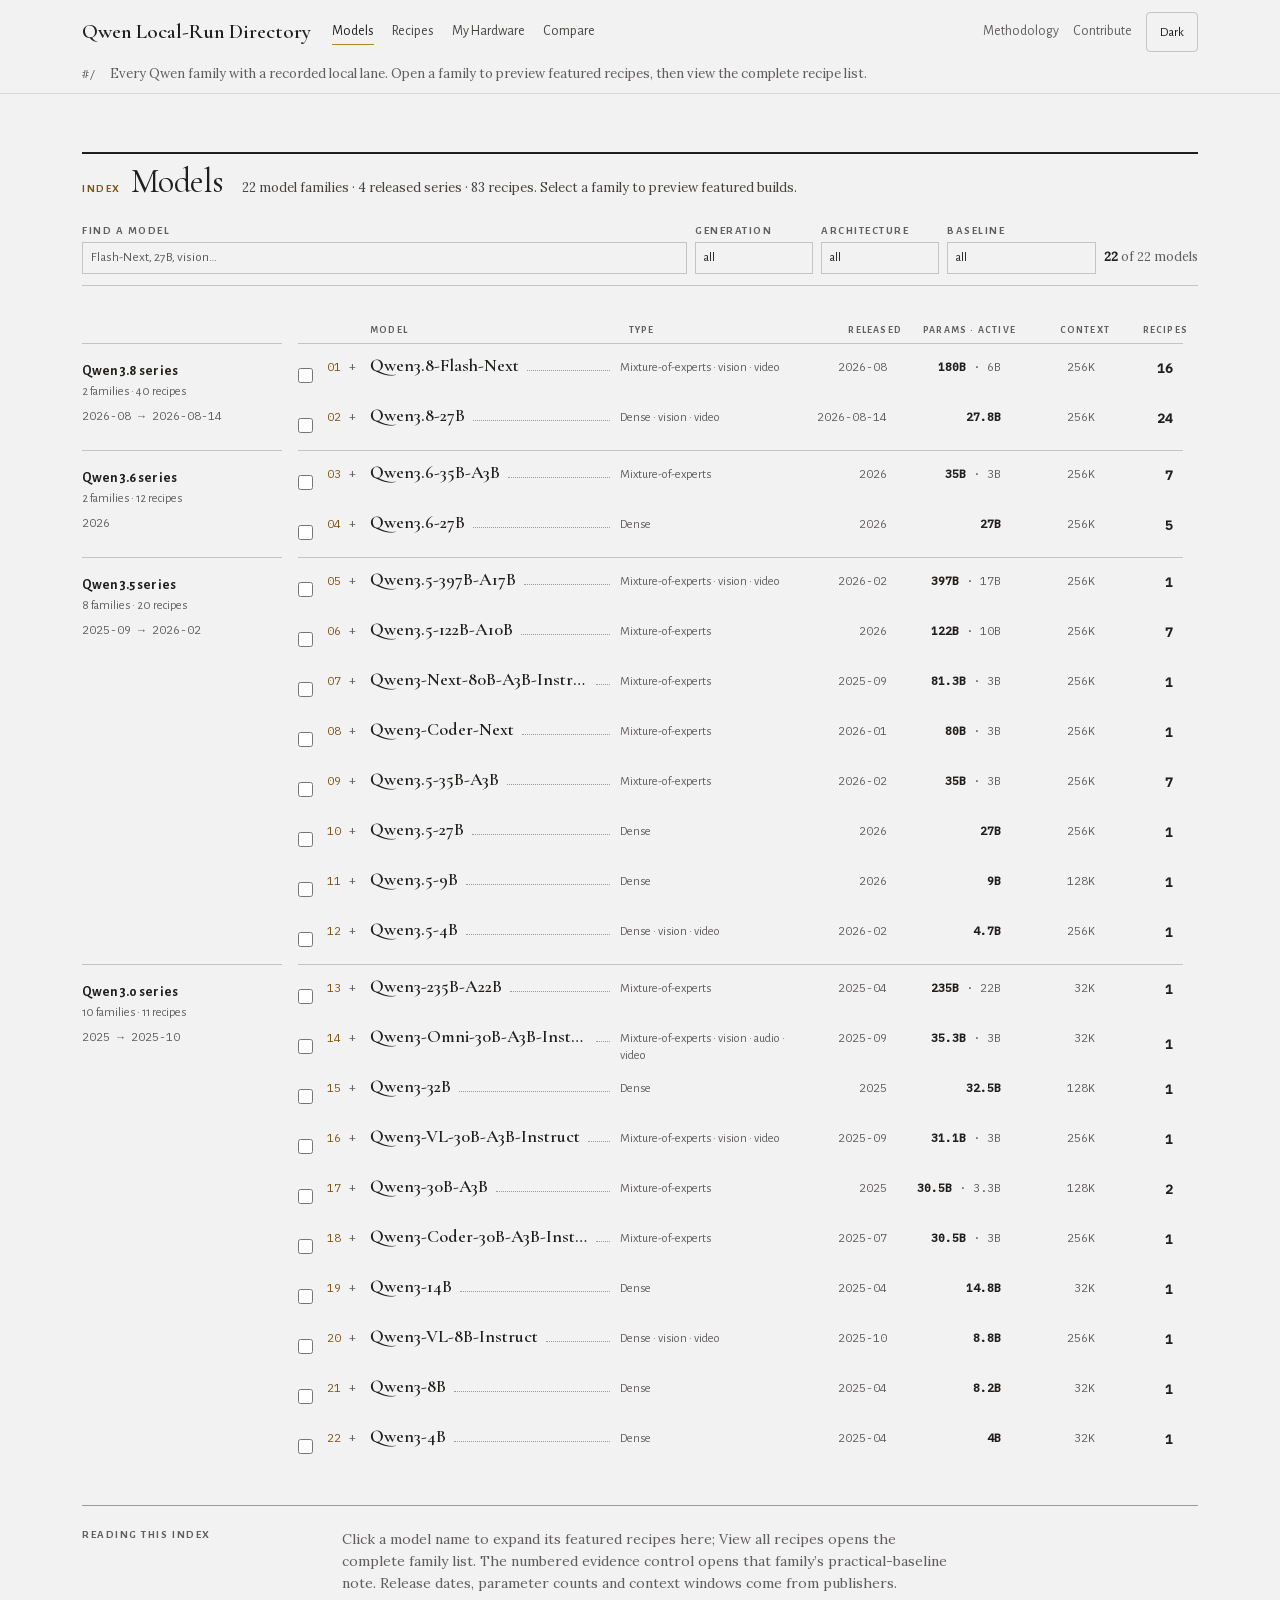
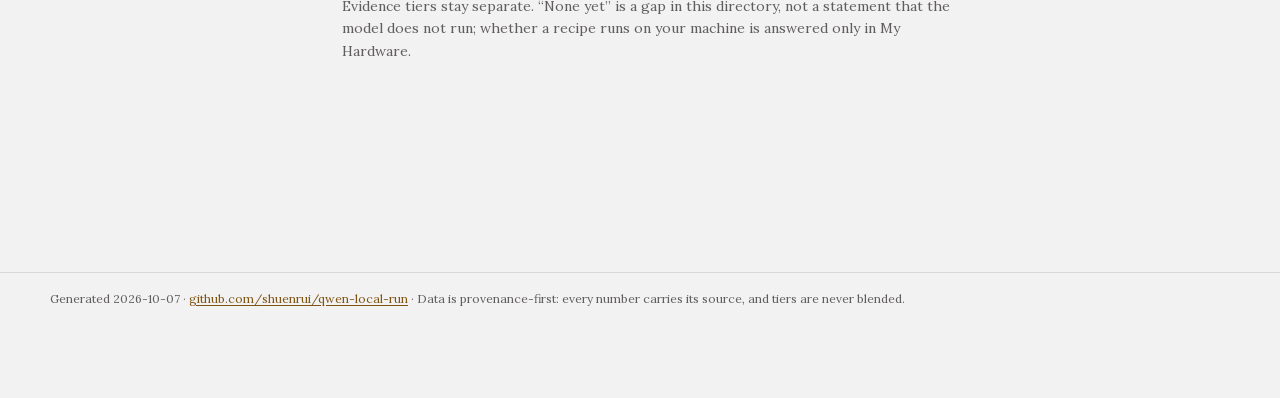
==== commit 24a274d2: "Add featured recipe previews and installation guide" ====
--- a/directory/site/index.html
+++ b/directory/site/index.html
@@ -4,11 +4,6 @@
 <meta charset="utf-8">
 <meta name="viewport" content="width=device-width, initial-scale=1">
 <title>Qwen Local-Run Directory</title>
-<link rel="icon" href="data:image/svg+xml,%3Csvg xmlns='http://www.w3.org/2000/svg' viewBox='0 0 32 32'%3E%3Crect width='32' height='32' rx='5' fill='%231c1c1c'/%3E%3Ctext x='16' y='23.5' font-size='21' text-anchor='middle' fill='%23c9a24a' font-family='Georgia,serif'%3EQ%3C/text%3E%3C/svg%3E">
-<meta property="og:type" content="website">
-<meta property="og:title" content="Qwen Local-Run Directory">
-<meta property="og:description" content="Pick a Qwen model, see what hardware it needs, and copy a source-backed recipe to run it locally.">
-<meta name="twitter:card" content="summary">
 <meta name="description" content="Choose a Qwen model, see its practical hardware floor, then inspect every source-backed local-run recipe.">
 <style>
 @font-face{font-family:'Cormorant Garamond';font-style:normal;font-weight:400 600;font-display:swap;src:url([data-uri]) format('woff2')}
@@ -119,11 +114,11 @@
 }
 
 /* ---------- primitives ---------- */
-.lbl{font:700 12px/1.35 var(--font-ui);letter-spacing:.14em;text-transform:uppercase;color:var(--ink-3)}
+.lbl{font:700 11px/1.35 var(--font-ui);letter-spacing:.14em;text-transform:uppercase;color:var(--ink-3)}
 .lbl-g{color:var(--sel)}
-.mono{font-family:var(--font-mono);font-size:12.12px;font-weight:450}
+.mono{font-family:var(--font-mono);font-size:12.5px;font-weight:450}
 .na{color:var(--ink-4);font-style:italic}
-.prose{max-width:68ch;color:var(--ink-2);font-size:16.12px;line-height:1.66}
+.prose{max-width:68ch;color:var(--ink-2);font-size:16.5px;line-height:1.66}
 /* The one rule that opens a sheet: a printed 2px ink rule, not a hairline. */
 .rule-heavy{border-top:2px solid var(--ink)}
 .num{font-variant-numeric:tabular-nums}
@@ -158,7 +153,7 @@
   border-bottom:1px solid transparent}
 .tab:hover{color:var(--ink);border-bottom-color:var(--rule-3)}
 .tab[aria-current="page"]{color:var(--ink);border-bottom-color:var(--gold)}
-.tab-n{font:500 12px/1 var(--font-mono);color:var(--sel);
+.tab-n{font:500 11px/1 var(--font-mono);color:var(--sel);
   border:1px solid var(--sel-line);padding:2px 5px}
 .mast-util{margin-left:auto;display:flex;align-items:center;gap:14px;flex:none}
 .ulink{font:400 14px/1.4 var(--font-ui);color:var(--ink-3);text-decoration:none;
@@ -186,7 +181,7 @@
 /* Route line: the shelf mark. The page's own caption rides beside it, quiet. */
 .mast-sub{max-width:var(--maxw);margin:0 auto;padding:0 var(--gut) 9px;
   display:flex;align-items:baseline;gap:14px;
-  font:400 12px/1.5 var(--font-mono);color:var(--ink-3)}
+  font:400 11.5px/1.5 var(--font-mono);color:var(--ink-3)}
 .mast-route{flex:none;white-space:nowrap}
 .mast-note{min-width:0;overflow:hidden;text-overflow:ellipsis;white-space:nowrap;
   font:400 13px/1.5 var(--font-body);color:var(--ink-3)}
@@ -212,7 +207,7 @@
   text-align:left;background:none;border:0;cursor:pointer;
   padding:4px 8px;font-size:13px;color:var(--ink-2);text-decoration:none;border-left:2px solid transparent}
 .rail a:hover,.rail button:hover{background:var(--sunk);color:var(--ink)}
-.rail .rc{margin-left:auto;font:450 12px/1 var(--font-mono);color:var(--ink-4)}
+.rail .rc{margin-left:auto;font:450 11.5px/1 var(--font-mono);color:var(--ink-4)}
 .rail [aria-pressed="true"]{color:var(--sel);border-left-color:var(--sel);background:var(--sel-bg);font-weight:560}
 .rail [data-spy="1"]{color:var(--ink);border-left-color:var(--rule-3);font-weight:560}
 
@@ -228,7 +223,7 @@
 .fsel{display:inline-flex;align-items:center;gap:7px;min-height:var(--ctl-h);padding:0 10px;
   background:transparent;border:1px solid var(--rule-2);border-radius:4px;
   font:400 13px var(--font-ui)}
-.fsel>span{color:var(--ink-3);font:700 12px/1.3 var(--font-ui);
+.fsel>span{color:var(--ink-3);font:700 10px/1.3 var(--font-ui);
   letter-spacing:.12em;text-transform:uppercase}
 .fsel select{border:0;background:none;font:inherit;color:var(--ink);
   max-width:140px;padding:0;cursor:pointer}
@@ -254,11 +249,11 @@
 .btn.on{border-color:var(--gold);color:var(--sel);background:var(--sel-bg)}
 .btn-p{border-color:var(--gold);color:var(--sel)}
 .btn-p:hover{background:var(--sel-bg);color:var(--sel)}
-.btn-sm{min-height:var(--ctl-h-sm);padding:0 11px;font-size:12.12px}
+.btn-sm{min-height:var(--ctl-h-sm);padding:0 11px;font-size:12.5px}
 .btn:disabled{opacity:.45;cursor:not-allowed}
 .btn:disabled:hover{border-color:var(--rule-2);color:var(--ink);background:transparent}
 .bar-end{margin-left:auto;display:flex;gap:8px;align-items:center}
-.count{font-size:12.12px;color:var(--ink-3);white-space:nowrap}
+.count{font-size:12.5px;color:var(--ink-3);white-space:nowrap}
 .count b{color:var(--ink);font-weight:620}
 
 .adv{margin-top:8px;padding:12px;background:var(--sunk);border:1px solid var(--rule)}
@@ -283,7 +278,7 @@
 
 .disclose{margin:12px 0 0;padding:10px 12px;background:var(--warn-bg);
   border:1px solid var(--warn-line);
-  color:var(--warn);font-size:12.12px;max-width:78ch}
+  color:var(--warn);font-size:12.5px;max-width:78ch}
 .disclose b{font-weight:620}
 
 /* ---------- shelf ---------- */
@@ -294,17 +289,17 @@
 .models-intro h1,.page h1,.model-preview-head h2,.model-page-baseline>h2{font-family:var(--font-display);font-weight:600;letter-spacing:-.01em}
 .shelf-top h2 a{color:inherit;text-decoration:none}
 .shelf-top h2 a:hover{text-decoration:underline}
-.shelf-meta{margin-left:auto;font-size:12.12px;color:var(--ink-3);white-space:nowrap}
+.shelf-meta{margin-left:auto;font-size:12.5px;color:var(--ink-3);white-space:nowrap}
 .shelf-meta b{color:var(--ink-2);font-weight:560}
 .spec{display:flex;flex-wrap:wrap;gap:4px 26px;margin-top:9px}
 .spec>div{min-width:0}
 .spec .lbl{display:block}
 .spec .v{font-size:13px;color:var(--ink);white-space:nowrap}
-.spec .v.mono{font-size:12.12px}
+.spec .v.mono{font-size:12.5px}
 .regr{margin-top:8px}
-.regr>summary{cursor:pointer;font-size:12.12px;color:var(--warn);width:max-content}
+.regr>summary{cursor:pointer;font-size:12.5px;color:var(--warn);width:max-content}
 .regr ul{margin-top:6px;padding-left:16px;list-style:disc;color:var(--ink-2);
-  font-size:12.12px;max-width:68ch}
+  font-size:12.5px;max-width:68ch}
 .regr li{margin:3px 0}
 
 /* ---------- model-first home ---------- */
@@ -322,7 +317,7 @@
 
 .mf-eyebrow{
   display:flex;align-items:baseline;gap:56px;
-  font:450 12px/1 var(--font-mono);letter-spacing:.2em;text-transform:uppercase;color:var(--ink-3);
+  font:450 10.5px/1 var(--font-mono);letter-spacing:.2em;text-transform:uppercase;color:var(--ink-3);
 }
 .mf-eyebrow-end{margin-left:auto;letter-spacing:.12em}
 
@@ -336,7 +331,7 @@
   max-width:14ch;
 }
 .mf-n{
-  font:450 12px/1.6 var(--font-mono);letter-spacing:.14em;color:var(--ink-3);
+  font:450 11px/1.6 var(--font-mono);letter-spacing:.14em;color:var(--ink-3);
   flex:none;font-variant-numeric:tabular-nums;
 }
 .mf-lede p{
@@ -348,7 +343,7 @@
   display:flex;align-items:baseline;gap:12px;width:100%;
   background:none;border:0;cursor:pointer;text-align:left;
   padding:9px 2px;color:var(--ink);
-  font:450 12px/1.4 var(--font-mono);letter-spacing:.1em;text-transform:uppercase;
+  font:450 11.5px/1.4 var(--font-mono);letter-spacing:.1em;text-transform:uppercase;
 }
 .mf-item:hover{background:rgb(0 0 0 / .035)}
 :root[data-theme="dark"] .mf-item:hover{background:rgb(255 255 255 / .05)}
@@ -366,7 +361,7 @@
 
 .mf-foot{
   display:flex;justify-content:space-between;margin-top:26px;
-  font:450 12px/1 var(--font-mono);letter-spacing:.16em;text-transform:uppercase;color:var(--ink-4);
+  font:450 10px/1 var(--font-mono);letter-spacing:.16em;text-transform:uppercase;color:var(--ink-4);
 }
 
 @media (max-width:1179px){
@@ -375,13 +370,13 @@
 }
 @media (max-width:719px){
   .mf-hero{margin:0 -14px;padding:16px 14px 14px}
-  .mf-eyebrow{gap:20px;font-size:12px;letter-spacing:.14em}
+  .mf-eyebrow{gap:20px;font-size:9.5px;letter-spacing:.14em}
   .mf-eyebrow-end{flex-basis:100%;margin-left:0;margin-top:6px}
   .mf-body{margin-top:40px;gap:18px}
   .mf-title h1{font-size:21px}
-  .mf-item{font-size:12px;letter-spacing:.07em;gap:8px;padding:11px 2px;min-height:44px;align-items:center}
+  .mf-item{font-size:10.5px;letter-spacing:.07em;gap:8px;padding:11px 2px;min-height:44px;align-items:center}
   .mf-meta{display:none}
-  .mf-foot{margin-top:18px;font-size:12px;letter-spacing:.1em}
+  .mf-foot{margin-top:18px;font-size:9px;letter-spacing:.1em}
 }
 
 /* ---------- the contents page ---------- */
@@ -406,7 +401,7 @@
   font:700 13px/1.3 var(--font-mono);letter-spacing:.12em;text-transform:uppercase;color:var(--band-fg);
 }
 .toc-cmeta{
-  font:450 12px/1.4 var(--font-mono);letter-spacing:.1em;text-transform:uppercase;color:var(--band-ink);white-space:nowrap;
+  font:450 10px/1.4 var(--font-mono);letter-spacing:.1em;text-transform:uppercase;color:var(--band-ink);white-space:nowrap;
 }
 .toc-items{border-top:1px solid var(--rule-2)}
 .toc-items>li{border-bottom:1px solid var(--rule)}
@@ -418,13 +413,13 @@
 :root[data-theme="dark"] .toc-item:hover{background:rgb(255 255 255 / .05)}
 @media (prefers-color-scheme:dark){:root:not([data-theme="light"]) .toc-item:hover{background:rgb(255 255 255 / .05)}}
 .toc-n{
-  font:450 12px/1.7 var(--font-mono);letter-spacing:.08em;color:var(--ink-4);
+  font:450 11px/1.7 var(--font-mono);letter-spacing:.08em;color:var(--ink-4);
   font-variant-numeric:tabular-nums;
 }
-.toc-sep{font:450 12px/1.7 var(--font-mono);color:var(--ink-4)}
+.toc-sep{font:450 11px/1.7 var(--font-mono);color:var(--ink-4)}
 .toc-main{min-width:0}
 .toc-name{
-  display:block;font:600 12.12px/1.45 var(--font-mono);letter-spacing:.07em;text-transform:uppercase;
+  display:block;font:600 12.5px/1.45 var(--font-mono);letter-spacing:.07em;text-transform:uppercase;
   color:var(--ink);white-space:nowrap;overflow:hidden;text-overflow:ellipsis;
 }
 .toc-item:hover .toc-name{text-decoration:underline;text-underline-offset:3px}
@@ -433,7 +428,7 @@
 .toc-sub{display:flex;align-items:baseline;gap:8px;min-width:0;margin-top:1px;flex-wrap:wrap}
 .toc-meta{
   flex:0 1 auto;min-width:0;max-width:100%;overflow:hidden;text-overflow:ellipsis;white-space:nowrap;
-  font:450 12px/1.5 var(--font-mono);letter-spacing:.06em;text-transform:uppercase;color:var(--ink-3);
+  font:450 10px/1.5 var(--font-mono);letter-spacing:.06em;text-transform:uppercase;color:var(--ink-3);
 }
 .toc-intro{
   flex:1 1 12ch;min-width:0;font:400 12px/1.5 var(--font-body);color:var(--ink-3);
@@ -445,14 +440,14 @@
 .toc-fig b{display:block;font:600 13px/1.15 var(--font-mono);color:var(--ink-2)}
 .toc-fig small{
   display:block;margin-top:1px;
-  font:450 12px/1.2 var(--font-mono);letter-spacing:.1em;text-transform:uppercase;color:var(--ink-4);
+  font:450 8.5px/1.2 var(--font-mono);letter-spacing:.1em;text-transform:uppercase;color:var(--ink-4);
 }
 .toc-foot{
   display:flex;justify-content:space-between;gap:16px;margin-top:26px;padding-top:12px;
   border-top:1px solid var(--rule-2);
-  font:450 12px/1.4 var(--font-mono);letter-spacing:.14em;text-transform:uppercase;color:var(--ink-4);
-}
-.mf-lede-2{margin-top:10px;color:var(--ink-3)!important;font-size:12.12px!important}
+  font:450 10px/1.4 var(--font-mono);letter-spacing:.14em;text-transform:uppercase;color:var(--ink-4);
+}
+.mf-lede-2{margin-top:10px;color:var(--ink-3)!important;font-size:12.5px!important}
 
 @media (max-width:1179px){
   .toc-chapter{position:static}
@@ -465,13 +460,13 @@
   .toc-fig{grid-column:3;text-align:left;margin-top:5px;display:flex;gap:5px;align-items:baseline}
   .toc-fig b{font-size:12px}
   .toc-fig small{margin-top:0}
-  .toc-name{font-size:12px;letter-spacing:.05em}
+  .toc-name{font-size:11.5px;letter-spacing:.05em}
   /* Narrow screens: metadata and the clamped summary each take their own line so
      the row stays readable and never overflows. */
   .toc-sub{display:block}
-  .toc-meta{display:block;font-size:12px;letter-spacing:.04em}
-  .toc-intro{display:block;font-size:12px;margin-top:1px}
-  .toc-foot{flex-direction:column;gap:4px;font-size:12px}
+  .toc-meta{display:block;font-size:9.5px;letter-spacing:.04em}
+  .toc-intro{display:block;font-size:11.5px;margin-top:1px}
+  .toc-foot{flex-direction:column;gap:4px;font-size:9px}
 }
 
 .models-home{padding:22px 0 20px}
@@ -483,18 +478,18 @@
 .model-controls label{display:block}
 .model-controls .lbl{display:block;margin-bottom:3px}
 .model-controls input,.model-controls select{height:32px;background:var(--surface);color:var(--ink);
-  border:1px solid var(--rule-2);border-radius:0;padding:0 8px;font:400 12.12px var(--font-ui)}
-.model-controls input{width:100%;font-size:13.12px}
+  border:1px solid var(--rule-2);border-radius:0;padding:0 8px;font:400 12.5px var(--font-ui)}
+.model-controls input{width:100%;font-size:13.5px}
 .model-controls input::placeholder{color:var(--ink-3)}
 .model-controls select{min-width:118px}
 .model-controls input:focus,.model-controls select:focus{border-color:var(--sel)}
-.model-count{align-self:center;margin-top:15px;color:var(--ink-3);font-size:12.12px;white-space:nowrap}
+.model-count{align-self:center;margin-top:15px;color:var(--ink-3);font-size:12.5px;white-space:nowrap}
 .model-count b{color:var(--ink);font-weight:620}
 .model-master{display:grid;grid-template-columns:minmax(0,1fr) minmax(340px,430px);gap:28px;align-items:start}
 .model-index{min-width:0}
 .model-list-head,.model-row{display:grid;grid-template-columns:minmax(210px,1.25fr) 104px minmax(210px,1fr) 142px 34px;
   gap:10px;align-items:center}
-.model-list-head{padding:10px 10px 6px;color:var(--ink-3);font:620 12px/1.35 var(--font-ui);
+.model-list-head{padding:10px 10px 6px;color:var(--ink-3);font:620 10.5px/1.35 var(--font-ui);
   letter-spacing:.07em;text-transform:uppercase;border-bottom:1px solid var(--rule-2)}
 .model-list>li{border-bottom:1px solid var(--rule)}
 .model-row{position:relative;width:100%;min-height:70px;padding:9px 10px;background:none;border:0;text-align:left;cursor:pointer}
@@ -505,34 +500,34 @@
 .model-row>span{min-width:0}
 .model-id,.model-context,.model-floor,.model-speed{display:flex;flex-direction:column;gap:2px}
 .model-id strong{font-size:14px;font-weight:620;line-height:1.3;color:var(--ink)}
-.model-id>span,.model-row small{font-size:12px;line-height:1.35;color:var(--ink-3)}
-.model-context>span:not(.lbl),.model-floor>span:not(.lbl){font-size:12.12px;color:var(--ink);line-height:1.35}
+.model-id>span,.model-row small{font-size:11.5px;line-height:1.35;color:var(--ink-3)}
+.model-context>span:not(.lbl),.model-floor>span:not(.lbl){font-size:12.5px;color:var(--ink);line-height:1.35}
 .model-floor small{display:-webkit-box;-webkit-line-clamp:2;-webkit-box-orient:vertical;overflow:hidden}
 .model-speed strong{font:600 18px/1.15 var(--font-ui);color:var(--ink)}
-.model-speed strong small{font:400 12px/1 var(--font-ui);color:var(--ink-3)}
-.model-open{justify-self:end;color:var(--sel);font-size:12px;font-weight:560}
+.model-speed strong small{font:400 11.5px/1 var(--font-ui);color:var(--ink-3)}
+.model-open{justify-self:end;color:var(--sel);font-size:11.5px;font-weight:560}
 .model-preview{position:sticky;top:86px;margin-top:12px;padding:15px 0 17px;background:var(--surface);
   border:0;border-top:2px solid var(--rule-3);max-height:calc(100vh - 104px);overflow:auto}
 .model-preview-head h2{font:640 23px/1.18 var(--font-ui);letter-spacing:-.015em;margin-top:3px}
 .model-preview-head p{margin-top:7px;color:var(--ink-2);font-size:13px;line-height:1.5}
-.model-tags{display:flex;flex-wrap:wrap;gap:5px 12px;margin-top:9px;color:var(--ink-3);font-size:12px}
+.model-tags{display:flex;flex-wrap:wrap;gap:5px 12px;margin-top:9px;color:var(--ink-3);font-size:11.5px}
 .baseline,.baseline-missing{margin-top:16px;border-top:1px solid var(--rule-2);padding-top:13px}
 .baseline-title{display:flex;gap:10px;align-items:flex-start;justify-content:space-between}
 .baseline-title h3{font:620 17px/1.3 var(--font-ui);margin-top:2px;max-width:25ch}
-.baseline-why,.baseline-missing p{margin-top:7px;color:var(--ink-2);font-size:12.12px;line-height:1.5}
+.baseline-why,.baseline-missing p{margin-top:7px;color:var(--ink-2);font-size:12.5px;line-height:1.5}
 .baseline-missing h3{font:620 15px/1.3 var(--font-ui);color:var(--warn)}
 .baseline-spec{display:grid;grid-template-columns:1fr 1fr;gap:10px 16px;margin-top:13px}
 .baseline-spec>div{min-width:0}
 .baseline-spec>div.wide{grid-column:1/-1;border-top:1px solid var(--rule);padding-top:9px}
-.baseline-spec dt{font:620 12px/1.35 var(--font-ui);letter-spacing:.07em;text-transform:uppercase;color:var(--ink-3)}
-.baseline-spec dd{margin-top:2px;font-size:12.12px;line-height:1.45;color:var(--ink);overflow-wrap:anywhere}
+.baseline-spec dt{font:620 10.5px/1.35 var(--font-ui);letter-spacing:.07em;text-transform:uppercase;color:var(--ink-3)}
+.baseline-spec dd{margin-top:2px;font-size:12.5px;line-height:1.45;color:var(--ink);overflow-wrap:anywhere}
 .baseline-speed{margin-top:14px;padding:11px 12px;background:var(--sunk);border:1px solid var(--rule)}
 .speed-line{display:flex;align-items:baseline;gap:10px;margin-top:4px;flex-wrap:wrap}
 .speed-line strong{font:640 25px/1.1 var(--font-ui);letter-spacing:-.015em}
 .speed-line strong small{font:400 12px/1 var(--font-ui);color:var(--ink-3);letter-spacing:0}
-.speed-line span{font-size:12px;color:var(--ink-3)}
-.baseline-speed p{margin-top:5px;color:var(--ink-2);font-size:12px;line-height:1.45}
-.baseline-speed a{display:inline-block;margin-top:5px;font-size:12px}
+.speed-line span{font-size:11.5px;color:var(--ink-3)}
+.baseline-speed p{margin-top:5px;color:var(--ink-2);font-size:11.5px;line-height:1.45}
+.baseline-speed a{display:inline-block;margin-top:5px;font-size:11.5px}
 .baseline-trade{margin-top:14px}
 .baseline-trade h3{font:620 13px/1.3 var(--font-ui)}
 .baseline-trade ul{margin-top:5px;padding-left:16px;list-style:disc;color:var(--ink-2);font-size:12px;line-height:1.45}
@@ -543,15 +538,61 @@
 .model-page-baseline>h2{font:620 16px/1.3 var(--font-ui);margin-bottom:9px}
 .model-page-baseline .model-preview-actions a:first-child{display:none}
 
+/* ---------- compact featured builds on model-family pages ---------- */
+.mi-family-featured{margin:0 0 14px 72px;padding:8px 13px 12px;border-bottom:1px solid var(--rule-2)}
+.mi-family-featured .model-featured{margin-top:0}
+.model-family-page>h1{margin:2px 0 0;font:620 30px/1.15 var(--font-display);letter-spacing:-.015em}
+.model-featured{margin-top:15px}
+.model-featured>h2{margin:0 0 7px;font:620 14px/1.3 var(--font-ui)}
+.featured-table-scroll{overflow-x:auto;border-top:1px solid var(--rule-2);border-bottom:1px solid var(--rule-2)}
+.featured-table{width:100%;border-collapse:collapse;table-layout:fixed}
+.featured-table caption{position:absolute;width:1px;height:1px;padding:0;margin:-1px;overflow:hidden;clip:rect(0,0,0,0);white-space:nowrap;border:0}
+.featured-table thead{color:var(--ink-3);font:620 9px/1.2 var(--font-ui);letter-spacing:.11em;text-transform:uppercase}
+.featured-table th,.featured-table td{padding:7px 9px;text-align:left;vertical-align:middle;overflow-wrap:anywhere}
+.featured-table thead th{border-bottom:1px solid var(--rule);font-weight:620}
+.featured-table tbody tr+tr{border-top:1px solid var(--rule)}
+.featured-table tbody th{width:29%;font-size:12px;font-weight:520}
+.featured-table tbody th a{color:var(--ink);text-decoration:none}
+.featured-table tbody th a:hover{text-decoration:underline;text-underline-offset:2px}
+.featured-table tbody td{font-size:11.5px;line-height:1.3;color:var(--ink-2)}
+.featured-table thead th:nth-child(2){width:12%}
+.featured-table thead th:nth-child(3){width:21%}
+.featured-table thead th:nth-child(4){width:17%}
+.featured-table thead th:nth-child(5){width:10%}
+.featured-table thead th:nth-child(6){width:11%}
+.featured-verification{color:var(--ink);white-space:nowrap}
+.featured-all{display:inline-flex;align-items:center;margin-top:11px;text-decoration:none}
+.model-details{margin-top:22px;border-top:1px solid var(--rule-2);padding-top:11px}
+.model-details>summary{cursor:pointer;font:560 12.5px/1.4 var(--font-ui);color:var(--ink-2)}
+.model-details-body{padding-top:8px}
+.model-details-body>.lede{max-width:82ch;margin:4px 0 14px}
+.model-details-body>.psec{padding-left:0;padding-right:0}
+@media(max-width:719px){
+  .mi-family-featured{width:calc(100vw - 88px);max-width:calc(100vw - 88px);margin-left:56px;padding:6px 2px 10px}
+  .model-family-page>h1{font-size:25px}
+  .model-featured{margin-top:12px}
+  .featured-table-scroll{overflow:visible;border:0}
+  .featured-table,.featured-table tbody{display:block;width:100%}
+  .featured-table thead{position:absolute;width:1px;height:1px;padding:0;margin:-1px;overflow:hidden;clip:rect(0,0,0,0);white-space:nowrap;border:0}
+  .featured-table tbody tr{display:grid;grid-template-columns:repeat(2,minmax(0,1fr));gap:0 12px;border-top:1px solid var(--rule-2)}
+  .featured-table tbody th{grid-column:1/-1;width:auto;padding:8px 2px 4px;font-size:12px}
+  .featured-table tbody td{display:flex;justify-content:space-between;gap:8px;padding:3px 2px;font-size:10.5px}
+  .featured-table tbody td::before{content:attr(data-label);flex:none;color:var(--ink-3);font:600 8px/1.4 var(--font-ui);letter-spacing:.06em;text-transform:uppercase}
+  .featured-table tbody td:nth-child(3){grid-column:1/-1}
+  .featured-table tbody td:nth-child(3)::before{min-width:37px}
+  .featured-table tbody td:last-child{padding-bottom:8px}
+  .model-details{margin-top:18px}
+}
+
 /* ---------- two-panel model navigator (#/) ---------- */
 /* The homepage masthead collapses into one compact printed band. */
 .mh-mast{padding:10px 34px}
 .mh-mast-row{display:flex;align-items:baseline;gap:10px;flex-wrap:wrap}
-.mh-mast-row .mf-n{font:450 12px/1.5 var(--font-mono);letter-spacing:.14em;color:var(--ink-3);font-variant-numeric:tabular-nums}
+.mh-mast-row .mf-n{font:450 11px/1.5 var(--font-mono);letter-spacing:.14em;color:var(--ink-3);font-variant-numeric:tabular-nums}
 .mh-mast-row h1{font:700 16px/1.3 var(--font-ui);letter-spacing:.04em;text-transform:uppercase;color:var(--ink)}
 .mh-mast-sep{color:var(--ink-4)}
 .mh-mast-guide{font:400 13px/1.4 var(--font-body);color:var(--ink-2)}
-.mh-mast-stat{margin-left:auto;font:450 12px/1.4 var(--font-mono);letter-spacing:.1em;text-transform:uppercase;color:var(--ink-3);white-space:nowrap}
+.mh-mast-stat{margin-left:auto;font:450 10.5px/1.4 var(--font-mono);letter-spacing:.1em;text-transform:uppercase;color:var(--ink-3);white-space:nowrap}
 /* True 50/50: the sticky evidence panel and the series index share the frame. */
 .model-master.mh-split{grid-template-columns:minmax(0,1fr) minmax(0,1fr);gap:28px;margin-top:14px;align-items:start}
 .mh-panel{min-width:0}
@@ -587,32 +628,26 @@
 /* ---------- signed-off Models index ---------- */
 /* The head of a sheet: a 2px ink rule, the section word in gold, and the
    title in the display cut -- the bigger the type, the lighter it sets. */
-.mi-band{display:grid;grid-template-columns:minmax(180px,.42fr) minmax(0,1.58fr);gap:28px;
-  border-top:2px solid var(--ink);padding:22px 0 30px}
-.mi-kicker{font:700 12px/1.3 var(--font-ui);letter-spacing:.14em;text-transform:uppercase;color:var(--sel)}
-.mi-title{margin-top:8px;font:400 clamp(30px,4vw,44px)/1.04 var(--font-display);letter-spacing:-.015em}
-.mi-intro{max-width:52ch;color:var(--ink);font-size:16.12px;line-height:1.6}
-.mi-all{display:flex;gap:10px;margin-top:18px;flex-wrap:wrap}
-.mi-btn{display:inline-flex;align-items:center;min-height:var(--ctl-h);padding:0 15px;
-  background:transparent;color:var(--ink);border:1px solid var(--rule-2);
-  border-radius:4px;font:400 13px/1 var(--font-ui);cursor:pointer}
-.mi-btn:hover{background:var(--sel-bg);border-color:var(--gold);color:var(--sel)}
-.mi-btn-g{border-color:var(--gold);color:var(--sel)}
-.mi-btn-g:hover{background:var(--sel-bg)}
+.mi-band{display:flex;align-items:baseline;gap:18px;flex-wrap:wrap;
+  border-top:2px solid var(--ink);padding:10px 0 14px}
+.mi-band-title{display:flex;align-items:baseline;gap:10px;flex:none}
+.mi-kicker{font:700 11px/1.3 var(--font-ui);letter-spacing:.14em;text-transform:uppercase;color:var(--sel)}
+.mi-title{font:400 clamp(24px,3vw,34px)/1.04 var(--font-display);letter-spacing:-.015em}
+.mi-intro{margin:0;color:var(--ink-2);font-size:13px;line-height:1.45}
 /* The column words are printed once, at the head of the table, the way a
    contents page names its columns -- they do not follow the reader down. */
 .mi-head{display:grid;grid-template-columns:var(--mi-rail) minmax(0,1fr);gap:0 16px;
   margin-top:14px;border-bottom:0;background:var(--paper)}
 .mi-full{display:block!important}.mi-full .mh-index{position:static;max-height:none;min-height:0;display:block}.mi-scrollx{overflow-x:auto;overflow-y:visible}.mi-table{min-width:900px}
 .mi-head-g,.mi-grid{display:grid;grid-template-columns:minmax(180px,1.45fr) minmax(155px,1fr) 92px 104px 84px 68px;gap:10px;align-items:center}
-.mi-head-g{margin-left:72px;padding:10px 10px 6px 0;font:700 12px/1.3 var(--font-ui);
+.mi-head-g{margin-left:72px;padding:10px 10px 6px 0;font:700 10px/1.3 var(--font-ui);
   letter-spacing:.12em;text-transform:uppercase;color:var(--ink-3)}
 .mi-head-g .r{text-align:right}
 /* Series rail: the running head of each chapter, set beside its rows. */
 .mi-rail{padding:18px 0 10px;border-top:1px solid var(--rule-2);color:var(--ink-2)}
 .mi-rail-t{font:700 14px/1.3 var(--font-ui);letter-spacing:.01em;color:var(--ink)}
-.mi-rail-m{margin-top:3px;font:400 12.12px/1.4 var(--font-ui);color:var(--ink-3)}
-.mi-rail-d{margin-top:8px;font:400 12px/1.4 var(--font-mono);color:var(--ink-3)}
+.mi-rail-m{margin-top:3px;font:400 12.5px/1.4 var(--font-ui);color:var(--ink-3)}
+.mi-rail-d{margin-top:8px;font:400 11.5px/1.4 var(--font-mono);color:var(--ink-3)}
 .mi-fams{border-top:1px solid var(--rule-2);padding-top:6px}
 .mi-fam{border-bottom:0}
 /* One model, one line: number, sign, name, then a dot leader to the figures.
@@ -621,9 +656,9 @@
 .mi-cbx{width:16px;height:16px;margin:0 0 0 2px;accent-color:var(--gold);align-self:center}
 .mi-caret{display:inline-flex;align-items:baseline;gap:7px;width:44px;min-height:var(--ctl-h);
   padding:0;background:none;border:1px solid transparent;border-radius:4px;
-  color:var(--sel);cursor:pointer;font:400 12px/1 var(--font-mono)}
+  color:var(--sel);cursor:pointer;font:400 11.5px/1 var(--font-mono)}
 .mi-caret:hover{border-color:var(--sel-line);background:var(--sel-bg)}
-.mi-num{font:400 12px/1 var(--font-mono);letter-spacing:.04em;color:var(--sel)}
+.mi-num{font:400 11.5px/1 var(--font-mono);letter-spacing:.04em;color:var(--sel)}
 .mi-glyph{font:400 12px/1 var(--font-mono);color:var(--ink-3)}
 .mi-row>.toc-item{min-width:0;display:grid;grid-template-columns:minmax(180px,1.45fr) minmax(155px,1fr) 92px 104px 84px 68px;gap:10px;align-items:baseline;min-height:var(--ctl-h);padding:5px 10px 5px 0;color:var(--ink);text-decoration:none}
 .mi-row>.toc-item:hover{background:rgb(0 0 0 / .035)}
@@ -635,16 +670,16 @@
 .mi-row>.toc-item.is-sel::before{display:none}
 .mi-row>.toc-item.is-sel .mi-nm{text-decoration:underline;
   text-decoration-color:var(--gold);text-underline-offset:5px;text-decoration-thickness:1px}
-.mi-cell{min-width:0;color:var(--ink-3);font:400 12.12px/1.4 var(--font-ui)}
+.mi-cell{min-width:0;color:var(--ink-3);font:400 12.5px/1.4 var(--font-ui)}
 .mi-name{display:flex;align-items:baseline;min-width:0;gap:8px}
 .mi-nm{min-width:0;overflow:hidden;text-overflow:ellipsis;white-space:nowrap;font:600 18px/1.2 var(--font-display);color:var(--ink)}
 .mi-leader{flex:1;border-bottom:1px dotted var(--rule-3);min-width:14px;margin-bottom:5px}
-.mi-type{font:400 12.12px/1.4 var(--font-ui);color:var(--ink-3)}
-.mi-rel,.mi-par,.mi-ctx,.toc-fig{text-align:right;font:400 12px/1.4 var(--font-mono);font-variant-numeric:tabular-nums}
+.mi-type{font:400 12.5px/1.4 var(--font-ui);color:var(--ink-3)}
+.mi-rel,.mi-par,.mi-ctx,.toc-fig{text-align:right;font:400 11.5px/1.4 var(--font-mono);font-variant-numeric:tabular-nums}
 .mi-par b,.toc-fig b{font-weight:600;color:var(--ink)}
 .mi-act{color:var(--ink-3);white-space:nowrap}
 .toc-fig small{position:absolute;width:1px;height:1px;overflow:hidden;clip:rect(0 0 0 0);white-space:nowrap}
-.mi-fig-none{color:var(--ink-4);font:italic 12px/1.3 var(--font-body)}
+.mi-fig-none{color:var(--ink-4);font:italic 11px/1.3 var(--font-body)}
 .mi-mmeta{display:none}
 /* An opened family. The column head is a printed association band -- solid
    ink, paper-white caps -- and the rows sit on the ground beneath it. */
@@ -652,44 +687,44 @@
 .kept-in{padding:0}
 .kept-head,.kept-row{display:grid;grid-template-columns:1.6fr .8fr 1.25fr 1.25fr .7fr .7fr;gap:12px;align-items:start}
 .kept-head{padding:7px 12px 6px;background:var(--band);color:var(--band-fg);
-  font:700 12px/1.3 var(--font-ui);letter-spacing:.12em;text-transform:uppercase}
+  font:700 10px/1.3 var(--font-ui);letter-spacing:.12em;text-transform:uppercase}
 .kept-head .r{text-align:right}
 .kept-who{display:flex;gap:10px;min-width:0}
 .kept-av{display:inline-grid;place-items:center;flex:none;width:26px;height:26px;
-  border:1px solid var(--rule-3);border-radius:50%;font:500 12px/1 var(--font-ui);
+  border:1px solid var(--rule-3);border-radius:50%;font:500 9.5px/1 var(--font-ui);
   letter-spacing:.04em;color:var(--ink-3)}
 .kept-id{display:flex;flex-direction:column;min-width:0;gap:2px}
 .kept-name{font:400 13px/1.35 var(--font-ui);color:var(--ink)}
-.kept-rec,.kept-src{font:400 12px/1.35 var(--font-mono);overflow:hidden;text-overflow:ellipsis;white-space:nowrap}
+.kept-rec,.kept-src{font:400 11.5px/1.35 var(--font-mono);overflow:hidden;text-overflow:ellipsis;white-space:nowrap}
 .kept-rec{color:var(--sel)}.kept-src{color:var(--ink-3)}
-.kept-row{padding:12px;border-bottom:1px solid var(--rule);font:400 12.12px/1.45 var(--font-ui);color:var(--ink-3)}
+.kept-row{padding:12px;border-bottom:1px solid var(--rule);font:400 12.5px/1.45 var(--font-ui);color:var(--ink-3)}
 .kept-tok{text-align:right}
 .kept-tok b{font:400 19px/1.1 var(--font-mono);color:var(--ink)}
-.kept-tok small{font:400 12px/1 var(--font-mono);color:var(--ink-3);margin-left:3px}
-.kept-cond{display:block;margin-top:3px;font:400 12px/1.4 var(--font-mono);color:var(--ink-3)}
-.kept-note{padding:6px 12px;font:400 12.12px/1.5 var(--font-ui);border-bottom:1px solid var(--rule)}
+.kept-tok small{font:400 11px/1 var(--font-mono);color:var(--ink-3);margin-left:3px}
+.kept-cond{display:block;margin-top:3px;font:400 11px/1.4 var(--font-mono);color:var(--ink-3)}
+.kept-note{padding:6px 12px;font:400 12.5px/1.5 var(--font-ui);border-bottom:1px solid var(--rule)}
 .kept-note.is-fail{color:var(--bad)}.kept-note.is-flag{color:var(--flag)}
-.kept-foot{margin-top:10px;padding:0 12px;font:400 12.12px/1.55 var(--font-ui);color:var(--ink-3)}
+.kept-foot{margin-top:10px;padding:0 12px;font:400 12.5px/1.55 var(--font-ui);color:var(--ink-3)}
 .kept-none{padding:12px 0;color:var(--ink-2);font-size:12px;line-height:1.5}.kept-links{margin-top:7px}
 .mi-reading{display:grid;grid-template-columns:240px minmax(0,68ch);gap:20px;border-top:1px solid var(--rule-3);margin-top:34px;padding:22px 0 20px}
-.mi-reading-k{font:700 12px/1.3 var(--font-ui);letter-spacing:.14em;text-transform:uppercase;color:var(--ink-3)}
+.mi-reading-k{font:700 11px/1.3 var(--font-ui);letter-spacing:.14em;text-transform:uppercase;color:var(--ink-3)}
 .mi-reading p{color:var(--ink-3);font-size:14px;line-height:1.6}
 .model-compare-bar{position:sticky;bottom:16px;z-index:4;display:flex;justify-content:space-between;gap:16px;align-items:center;margin:26px 0 0;padding:14px 18px;background:var(--band);color:var(--band-fg);box-shadow:0 2px 14px rgb(0 0 0 / .14)}
-.model-compare-k{display:block;font:700 12px/1.3 var(--font-ui);letter-spacing:.14em;text-transform:uppercase;color:var(--gold)}
+.model-compare-k{display:block;font:700 10px/1.3 var(--font-ui);letter-spacing:.14em;text-transform:uppercase;color:var(--gold)}
 .model-compare-n{display:block;margin-top:4px;font:400 14px/1.35 var(--font-ui)}
-.model-compare-note{display:block;margin-top:3px;font-size:12.12px;color:var(--band-ink)}
+.model-compare-note{display:block;margin-top:3px;font-size:12.5px;color:var(--band-ink)}
 .model-compare-actions{display:flex;gap:10px;flex:none}
 .model-compare-bar .btn{background:transparent;color:var(--band-fg);border-color:var(--band-ink)}
 .model-compare-bar .btn:hover{border-color:var(--gold);color:var(--gold);background:transparent}
 .model-compare-bar .btn-p{background:transparent;color:var(--gold);border-color:var(--gold)}
 .model-compare-bar .btn-p:hover{background:transparent;color:var(--gold)}
 @media (max-width:1179px){
-  .mi-table{min-width:0}.mi-grid,.mi-row>.toc-item{grid-template-columns:minmax(160px,1.3fr) minmax(130px,1fr) 82px 94px 78px 62px}.mi-band{grid-template-columns:1fr}.kept{margin-left:64px}
+  .mi-table{min-width:0}.mi-grid,.mi-row>.toc-item{grid-template-columns:minmax(160px,1.3fr) minmax(130px,1fr) 82px 94px 78px 62px}.kept{margin-left:64px}
 }
 @media (max-width:719px){
   .mi-table{min-width:0}
-  .mi-band{display:block;padding:14px 0}.mi-title{font-size:36px}.mi-intro{margin-top:10px;font-size:13px}.mi-all{margin-top:10px}
-  .mi-head{display:none}.mi-rail{padding:11px 0 6px}.mi-row{grid-template-columns:24px 32px minmax(0,1fr);padding:9px 0}.mi-row>.toc-item{display:block;padding:3px 0}.mi-row>.toc-item .mi-type,.mi-row>.toc-item .mi-rel,.mi-row>.toc-item .mi-par,.mi-row>.toc-item .mi-ctx,.mi-row>.toc-item .toc-fig{display:none}.mi-nm{font-size:17px}.mi-mmeta{display:flex;flex-wrap:wrap;gap:5px 9px;margin-top:4px;font:450 12px/1.3 var(--font-mono);color:var(--ink-3)}.mm-t{color:var(--ink-2)}.mi-mmeta span:empty{display:none}
+  .mi-band{gap:4px 12px;padding:9px 0 12px}.mi-band-title{gap:8px}.mi-title{font-size:28px}.mi-intro{flex-basis:100%;font-size:11px;line-height:1.35}
+  .mi-head{display:none}.mi-rail{padding:11px 0 6px}.mi-row{grid-template-columns:24px 32px minmax(0,1fr);padding:9px 0}.mi-row>.toc-item{display:block;padding:3px 0}.mi-row>.toc-item .mi-type,.mi-row>.toc-item .mi-rel,.mi-row>.toc-item .mi-par,.mi-row>.toc-item .mi-ctx,.mi-row>.toc-item .toc-fig{display:none}.mi-nm{font-size:17px}.mi-mmeta{display:flex;flex-wrap:wrap;gap:5px 9px;margin-top:4px;font:450 9.5px/1.3 var(--font-mono);color:var(--ink-3)}.mm-t{color:var(--ink-2)}.mi-mmeta span:empty{display:none}
   .kept{margin-left:56px}.kept-head{display:none}.kept-row{grid-template-columns:1fr 1fr;gap:9px}.kept-who{grid-column:1/-1}.kept-tok{text-align:left}.kept-ctx,.kept-ver{text-align:left}.mi-reading{display:block}.mi-reading-k{margin-bottom:7px}.model-compare-bar{display:block;bottom:8px}.model-compare-actions{margin-top:8px}.model-compare-actions .btn{flex:1}
 }
 
@@ -697,15 +732,15 @@
 .rows{width:100%;border-collapse:collapse;margin-top:10px;table-layout:fixed}
 .rows caption{text-align:left;position:absolute;width:1px;height:1px;overflow:hidden;clip:rect(0 0 0 0)}
 .rows thead th{
-  font:700 12px/1.35 var(--font-ui);letter-spacing:.12em;text-transform:uppercase;
+  font:700 10px/1.35 var(--font-ui);letter-spacing:.12em;text-transform:uppercase;
   color:var(--ink-3);text-align:left;padding:0 8px 5px;border-bottom:1px solid var(--rule-2);
   font-weight:620}
 .rows th.r,.rows td.r{text-align:right}
 .c-sel{width:28px} .c-quant{width:86px} .c-eng{width:120px} .c-hw{width:134px}
 .c-ready{width:90px} .c-dec{width:158px} .c-ev{width:68px} .c-upd{width:64px} .c-exp{width:28px}
-.forkmark{font:400 12px/1 var(--font-ui);letter-spacing:.04em}
+.forkmark{font:400 11px/1 var(--font-ui);letter-spacing:.04em}
 .rows th.c-ev{white-space:nowrap}
-.ev-hd{display:block;font:620 12px/1 var(--font-ui);letter-spacing:.14em;color:var(--ink-4);margin-top:3px}
+.ev-hd{display:block;font:620 8.5px/1 var(--font-ui);letter-spacing:.14em;color:var(--ink-4);margin-top:3px}
 .rows tbody tr{border-bottom:1px solid var(--rule)}
 .rows tbody tr:hover{background:var(--sunk)}
 .rows tbody tr[data-row]{cursor:pointer}
@@ -724,18 +759,18 @@
 tr.fail td.c-sel::before{content:"";position:absolute;left:0;top:0;bottom:0;width:1px;background:var(--bad)}
 .l1{font-size:14px;font-weight:560;line-height:1.35}
 .l1.mono{font-weight:450;font-size:13px}
-.l2{font-size:12.12px;color:var(--ink-3);line-height:1.35;margin-top:2px}
+.l2{font-size:12.5px;color:var(--ink-3);line-height:1.35;margin-top:2px}
 td .l2.clamp{display:-webkit-box;-webkit-line-clamp:2;-webkit-box-orient:vertical;overflow:hidden}
 .l2 .warn{color:var(--warn)} .l2 .bad{color:var(--bad)}
 .l2 .variant{color:var(--ink-2)}
-.l2 .variant>i{font:620 12px/1 var(--font-ui);letter-spacing:.1em;text-transform:uppercase;
+.l2 .variant>i{font:620 9px/1 var(--font-ui);letter-spacing:.1em;text-transform:uppercase;
   color:var(--ink-4);font-style:normal;margin-right:5px}
 .dec-v{font:600 19px/1.15 var(--font-ui);font-variant-numeric:tabular-nums;letter-spacing:-.01em}
-.dec-u{font-size:12px;color:var(--ink-3);font-weight:400;margin-left:2px}
+.dec-u{font-size:11.5px;color:var(--ink-3);font-weight:400;margin-left:2px}
 td.c-dec .l2{margin-top:1px}
 .cbx{width:15px;height:15px;margin:2px 0 0;accent-color:var(--sel);cursor:pointer}
 .exp-btn{width:24px;height:24px;background:none;border:1px solid transparent;border-radius:0;
-  cursor:pointer;color:var(--ink-3);line-height:1;font-size:12px}
+  cursor:pointer;color:var(--ink-3);line-height:1;font-size:11px}
 .exp-btn:hover{border-color:var(--rule-2);color:var(--ink)}
 tr.open{background:var(--sunk)}
 
@@ -768,9 +803,9 @@
 .det-grid{display:grid;grid-template-columns:repeat(auto-fit,minmax(300px,1fr));gap:18px 26px}
 .sec+.sec{margin-top:16px}
 .sec>h2,.sec>h3{font:620 15px/1.3 var(--font-ui);margin-bottom:7px}
-.sec>h2 .g,.sec>h3 .g{font-weight:400;font-size:12.12px}
+.sec>h2 .g,.sec>h3 .g{font-weight:400;font-size:12.5px}
 .kv{display:grid;grid-template-columns:auto 1fr;gap:3px 14px;font-size:13px}
-.kv dt{font:620 12px/1.5 var(--font-ui);letter-spacing:.07em;text-transform:uppercase;
+.kv dt{font:620 10.5px/1.5 var(--font-ui);letter-spacing:.07em;text-transform:uppercase;
   color:var(--ink-3);white-space:nowrap}
 .kv dd{margin:0;color:var(--ink);min-width:0;overflow-wrap:anywhere}
 /* The command block is the one solid fill in the system: ink ground, paper
@@ -779,34 +814,34 @@
   border:0;padding:13px 15px;margin:10px 0}
 .cmd code{flex:1;min-width:0;font-family:var(--font-mono);font-size:13px;line-height:1.6;
   white-space:pre-wrap;overflow-wrap:anywhere;color:var(--band-fg)}
-.copy{flex:none;min-height:var(--ctl-h-sm);padding:0 11px;font:400 12.12px/1 var(--font-ui);
+.copy{flex:none;min-height:var(--ctl-h-sm);padding:0 11px;font:400 12.5px/1 var(--font-ui);
   background:transparent;border:1px solid var(--band-ink);border-radius:4px;
   cursor:pointer;color:var(--band-fg)}
 .copy:hover{border-color:var(--gold);color:var(--gold)}
 .steps{counter-reset:s;margin:4px 0}
 .steps>li{counter-increment:s;display:grid;grid-template-columns:22px 1fr;gap:8px;
   padding:3px 0;font-size:13px;align-items:start}
-.steps>li::before{content:counter(s) ".";color:var(--ink-4);font:450 12px/1.7 var(--font-mono)}
+.steps>li::before{content:counter(s) ".";color:var(--ink-4);font:450 11.5px/1.7 var(--font-mono)}
 .steps .do{color:var(--ink-2);line-height:1.5}
 .notes{margin:0;padding-left:16px;list-style:disc;color:var(--ink-2);font-size:13px;max-width:68ch}
 .notes li{margin:4px 0;line-height:1.5}
 .notes.bad li::marker{color:var(--bad)}
 .notes.warn li::marker{color:var(--warn)}
-.mtab{width:100%;border-collapse:collapse;font-size:12.12px}
-.mtab th{text-align:left;font:620 12px/1.4 var(--font-ui);letter-spacing:.07em;
+.mtab{width:100%;border-collapse:collapse;font-size:12.5px}
+.mtab th{text-align:left;font:620 10.5px/1.4 var(--font-ui);letter-spacing:.07em;
   text-transform:uppercase;color:var(--ink-3);padding:0 8px 4px 0;border-bottom:1px solid var(--rule)}
 .mtab td{padding:5px 8px 5px 0;border-bottom:1px solid var(--rule);vertical-align:top;color:var(--ink-2)}
 .mtab td.v{font-variant-numeric:tabular-nums;color:var(--ink);font-weight:560;white-space:nowrap}
-.mtab .tier{font:620 12px/1.4 var(--font-ui);letter-spacing:.08em;text-transform:uppercase}
+.mtab .tier{font:620 9.5px/1.4 var(--font-ui);letter-spacing:.08em;text-transform:uppercase}
 .t-box{color:var(--ok)} .t-forum{color:var(--est)} .t-vendor{color:var(--ink-3)}
-.tier-band{font:620 12px/1.4 var(--font-ui);letter-spacing:.07em;text-transform:uppercase;
+.tier-band{font:620 10.5px/1.4 var(--font-ui);letter-spacing:.07em;text-transform:uppercase;
   color:var(--ink-3);padding-top:9px}
 .scrollx{overflow-x:auto}
 .det-foot{display:flex;gap:8px;flex-wrap:wrap;margin-top:16px;padding-top:12px;
   border-top:1px solid var(--rule)}
-.srcs{display:grid;gap:5px;font-size:12.12px}
+.srcs{display:grid;gap:5px;font-size:12.5px}
 .srcs a{overflow-wrap:anywhere}
-.srck{font:620 12px/1.4 var(--font-ui);letter-spacing:.08em;text-transform:uppercase;
+.srck{font:620 9.5px/1.4 var(--font-ui);letter-spacing:.08em;text-transform:uppercase;
   color:var(--ink-3);margin-right:6px}
 
 /* mobile rows */
@@ -821,7 +856,7 @@
 .rows-m>li.fail::before{background:var(--bad)}
 .mrow-top{display:flex;gap:9px;align-items:flex-start}
 .mrow-body{flex:1;min-width:0}
-.mrow-l{display:flex;flex-wrap:wrap;gap:3px 12px;margin-top:5px;font-size:12.12px;color:var(--ink-3)}
+.mrow-l{display:flex;flex-wrap:wrap;gap:3px 12px;margin-top:5px;font-size:12.5px;color:var(--ink-3)}
 .mrow-l .lbl{margin-right:4px}
 .mrow-dec{display:flex;align-items:baseline;gap:7px;margin-top:6px;flex-wrap:wrap}
 .mrow-act{display:flex;gap:8px;align-items:center;margin-top:7px;flex-wrap:wrap}
@@ -833,14 +868,14 @@
   padding:10px 20px 11px;transform:translateY(8px);animation:rise .14s ease-out forwards}
 @keyframes rise{to{transform:translateY(0)}}
 .crail-in{max-width:var(--maxw);margin:0 auto;display:flex;gap:14px;align-items:flex-start;flex-wrap:wrap}
-.crail-hd{font:620 12px/1.4 var(--font-ui);letter-spacing:.07em;text-transform:uppercase;
+.crail-hd{font:620 10.5px/1.4 var(--font-ui);letter-spacing:.07em;text-transform:uppercase;
   color:var(--sel);flex:none;padding-top:4px}
 .crail-items{display:flex;gap:8px;flex-wrap:wrap;flex:1;min-width:0}
 .citem{display:flex;gap:8px;align-items:flex-start;min-width:170px;max-width:250px;
   border:1px solid var(--rule-2);padding:5px 7px}
 .citem .cbody{min-width:0;flex:1}
-.citem .cn{font-size:12.12px;font-weight:560;overflow:hidden;text-overflow:ellipsis;white-space:nowrap}
-.citem .cs{font-size:12px;color:var(--ink-3);margin-top:1px}
+.citem .cn{font-size:12.5px;font-weight:560;overflow:hidden;text-overflow:ellipsis;white-space:nowrap}
+.citem .cs{font-size:11.5px;color:var(--ink-3);margin-top:1px}
 .cx{flex:none;width:20px;height:20px;background:none;border:0;cursor:pointer;
   color:var(--ink-3);font-size:13px;line-height:1;border-radius:0}
 .cx:hover{background:var(--sunk);color:var(--bad)}
@@ -851,7 +886,7 @@
 /* ---------- compare workspace ---------- */
 /* The section word above a title. The sheet sets it in the sans, in gold,
    at 11px/700/.14em -- it names which sheet you are on, like a running head. */
-.eyebrow{font:700 12px/1.3 var(--font-ui);letter-spacing:.14em;
+.eyebrow{font:700 11px/1.3 var(--font-ui);letter-spacing:.14em;
   text-transform:uppercase;color:var(--sel);margin:0}
 .cmp-intro,.hw-intro{display:grid;grid-template-columns:minmax(180px,.42fr) minmax(0,1.58fr);
   gap:28px;border-top:2px solid var(--ink);padding:22px 0 30px;align-items:start}
@@ -860,7 +895,7 @@
 .cmp-intro,.hw-intro{grid-template-rows:auto auto}
 .cmp-intro>*,.hw-intro>*{grid-column:1}
 .cmp-intro>.lede,.hw-intro>.lede{grid-column:2;grid-row:1/span 2;max-width:52ch;margin:0;
-  color:var(--ink);font-size:16.12px;line-height:1.6;align-self:start}
+  color:var(--ink);font-size:16.5px;line-height:1.6;align-self:start}
 .cmp-intro>h1,.hw-intro>h1{margin-top:8px}
 .cmp-wrap{overflow-x:auto;margin-top:14px;border:1px solid var(--rule)}
 .cmp{border-collapse:collapse;width:100%;min-width:640px;font-size:13px}
@@ -868,20 +903,20 @@
   padding:7px 10px;vertical-align:top;text-align:left}
 .cmp col.k{width:190px}
 .cmp th.k{position:sticky;left:0;background:var(--paper);z-index:1;
-  font:620 12px/1.4 var(--font-ui);letter-spacing:.07em;text-transform:uppercase;
+  font:620 10.5px/1.4 var(--font-ui);letter-spacing:.07em;text-transform:uppercase;
   color:var(--ink-3);font-weight:620;white-space:normal}
 .cmp thead th{background:var(--sunk);font-size:13px;font-weight:620;color:var(--ink);vertical-align:bottom}
 .cmp thead th.k{background:var(--sunk)}
-.cmp .cmp-meta{display:block;font:450 12px/1.35 var(--font-mono);color:var(--ink-3);margin-top:4px;text-align:left}
+.cmp .cmp-meta{display:block;font:450 10.5px/1.35 var(--font-mono);color:var(--ink-3);margin-top:4px;text-align:left}
 .cmp .cmp-meta b{font-weight:600;color:var(--ink-2);text-transform:uppercase;letter-spacing:.05em}
 .cmp td.cmp-best{background:color-mix(in srgb,var(--sel) 9%,transparent)}
 .cmp th.k{font-size:12px}
-.cmp tr.grp th{background:var(--sunk-2);font:620 12px/1.4 var(--font-ui);letter-spacing:.08em;
+.cmp tr.grp th{background:var(--sunk-2);font:620 11px/1.4 var(--font-ui);letter-spacing:.08em;
   text-transform:uppercase;color:var(--ink-2);border-top:2px solid var(--rule-2)}
 .cmp tr.grp th.k{background:var(--sunk-2)}
-.cmp td .cond,.cmp th .cond{display:block;font-size:12px;color:var(--ink-3);margin-top:2px;font-weight:400}
-.cmp .rowflag{font-size:12px;color:var(--warn);font-weight:560;display:block;margin-top:3px}
-.cmp-key{display:flex;gap:14px;flex-wrap:wrap;margin-top:10px;font-size:12.12px;color:var(--ink-3)}
+.cmp td .cond,.cmp th .cond{display:block;font-size:11.5px;color:var(--ink-3);margin-top:2px;font-weight:400}
+.cmp .rowflag{font-size:11px;color:var(--warn);font-weight:560;display:block;margin-top:3px}
+.cmp-key{display:flex;gap:14px;flex-wrap:wrap;margin-top:10px;font-size:12.5px;color:var(--ink-3)}
 /* Comparability banners. The mark is drawn, never a unicode glyph, and the
    three states differ by mark geometry before they differ by hue. */
 .banner{position:relative;margin-top:20px;border:1px solid;padding:13px 15px 13px 36px;max-width:88ch}
@@ -908,7 +943,7 @@
 .page.wide{max-width:none}
 .page>.page-head{border-top:2px solid var(--ink);padding:22px 0 0}
 .recipe-page>.page-head{padding-bottom:0}
-.page-kicker{font:700 12px/1.3 var(--font-ui);letter-spacing:.14em;
+.page-kicker{font:700 11px/1.3 var(--font-ui);letter-spacing:.14em;
   text-transform:uppercase;color:var(--sel)}
 .page h1{margin-top:8px;font:400 clamp(30px,4vw,44px)/1.04 var(--font-display);
   letter-spacing:-.015em;max-width:22ch}
@@ -924,7 +959,7 @@
 .psec>h2 .g{font-family:var(--font-ui);font-weight:400;font-size:13px}
 .psec-n{display:flex;align-items:baseline;gap:13px;margin-bottom:4px}
 .psec-n i{font:400 12px/1 var(--font-mono);font-style:normal;color:var(--sel)}
-.psec-n span{font:700 12px/1 var(--font-ui);letter-spacing:.14em;
+.psec-n span{font:700 11px/1 var(--font-ui);letter-spacing:.14em;
   text-transform:uppercase;color:var(--ink-3)}
 .psec h3{font:700 13px/1.3 var(--font-ui);letter-spacing:.06em;
   text-transform:uppercase;color:var(--ink-3);margin:20px 0 6px}
@@ -938,23 +973,23 @@
 .recipe-main{min-width:0}
 .recipe-rail{position:sticky;top:112px;border-top:2px solid var(--ink);padding-top:14px}
 .recipe-rail section+section{border-top:1px solid var(--rule-2);margin-top:24px;padding-top:15px}
-.recipe-rail h2{font:700 12px/1.35 var(--font-ui);letter-spacing:.14em;
+.recipe-rail h2{font:700 10.5px/1.35 var(--font-ui);letter-spacing:.14em;
   text-transform:uppercase;color:var(--sel);margin-bottom:11px}
 .recipe-rail dl{display:grid;gap:8px}
-.recipe-rail dt{font:700 12px/1.3 var(--font-ui);letter-spacing:.12em;text-transform:uppercase;color:var(--ink-3)}
+.recipe-rail dt{font:700 10px/1.3 var(--font-ui);letter-spacing:.12em;text-transform:uppercase;color:var(--ink-3)}
 .recipe-rail dd{margin:0;color:var(--ink);font:400 13px/1.5 var(--font-ui);overflow-wrap:anywhere}
-.recipe-rail p{margin-top:12px;color:var(--ink-3);font:400 12.12px/1.55 var(--font-ui)}
+.recipe-rail p{margin-top:12px;color:var(--ink-3);font:400 12.5px/1.55 var(--font-ui)}
 /* The tier is carried by the drawn mark, not by a tinted first letter. */
-.recipe-rail ul{display:grid;gap:9px;color:var(--ink-2);font:400 12.12px/1.45 var(--font-ui)}
+.recipe-rail ul{display:grid;gap:9px;color:var(--ink-2);font:400 12.5px/1.45 var(--font-ui)}
 /* The collation statement: the one place the product asserts identity.
    Change any part and it is a different record with a different id. */
 .collation{display:grid;grid-template-columns:repeat(auto-fit,minmax(215px,1fr));
   border-top:1px solid var(--rule-2);border-bottom:1px solid var(--rule-2);margin-top:26px}
 .collation>div{padding:14px 22px;border-left:1px solid var(--rule-2)}
 .collation>div:first-child{padding-left:0;border-left:0}
-.collation dt{font:700 12px/1.3 var(--font-ui);letter-spacing:.12em;
+.collation dt{font:700 10.5px/1.3 var(--font-ui);letter-spacing:.12em;
   text-transform:uppercase;color:var(--ink-3);margin-bottom:7px}
-.collation dd{margin:0;font:400 13.12px/1.65 var(--font-mono);color:var(--ink);overflow-wrap:anywhere}
+.collation dd{margin:0;font:400 13.5px/1.65 var(--font-mono);color:var(--ink);overflow-wrap:anywhere}
 .collation dd .q{color:var(--ink-3)}
 .collation dd .f{color:var(--warn)}
 .recipe-actions{margin-top:20px;padding:0 0 10px;border-bottom:0;display:flex;gap:12px;flex-wrap:wrap}
@@ -978,9 +1013,9 @@
 .pro-copy .sec{padding-top:2px}
 .dossier{margin-top:22px;padding-top:14px;border-top:1px solid var(--rule-2)}
 .dossier-hd{display:flex;align-items:baseline;gap:8px;margin-bottom:13px}
-.dossier-hd h2{font:700 12px/1.3 var(--font-ui);letter-spacing:.14em;text-transform:uppercase;color:var(--sel)}
-.dossier-hd .g{font-size:12px}
-.dossier .sec>h2,.dossier .sec>h3{font:620 13.12px/1.3 var(--font-ui);letter-spacing:.01em}
+.dossier-hd h2{font:700 11px/1.3 var(--font-ui);letter-spacing:.14em;text-transform:uppercase;color:var(--sel)}
+.dossier-hd .g{font-size:11.5px}
+.dossier .sec>h2,.dossier .sec>h3{font:620 13.5px/1.3 var(--font-ui);letter-spacing:.01em}
 
 /* Evidence phrase -- the six literal phrases the content contract requires
    in place of a confidence badge. Serif italic, quote-adjacent but not a
@@ -1005,7 +1040,7 @@
   background:linear-gradient(90deg,currentColor 50%,transparent 50%)}
 .pmark[data-tier="none"]{color:var(--ink-4);border-style:dotted;background:transparent}
 .pkey{display:grid;gap:9px}
-.pkey li{display:flex;align-items:baseline;font:400 12.12px/1.45 var(--font-ui);color:var(--ink-2)}
+.pkey li{display:flex;align-items:baseline;font:400 12.5px/1.45 var(--font-ui);color:var(--ink-2)}
 
 /* The same four marks as a strip beside a figure. Shape carries the tier;
    the fill level carries how complete the conditions were. */
@@ -1021,13 +1056,13 @@
 .coll-tick[data-fill="full"][data-tier="vendor"]{background:currentColor}
 .coll-tick[data-fill="half"][data-tier="vendor"]{background:linear-gradient(90deg,currentColor 50%,transparent 50%)}
 .coll-tick[data-fill="none"]{background:transparent;border-style:dotted;color:var(--ink-4)}
-.coll-note{margin-left:5px;font-size:12px;color:var(--ink-3)}
+.coll-note{margin-left:5px;font-size:11px;color:var(--ink-3)}
 
 /* Technique card -- "how it seeks performance", the Uses/Designed to/
    Evidence here structure from the content contract section 4.5. */
 .tech-card{border:0;border-top:1px solid var(--rule-2);padding:10px 0;margin-bottom:0;background:transparent}
 .tech-card+.tech-card{margin-top:0}
-.tech-card dt{font:620 12px/1.4 var(--font-ui);letter-spacing:.07em;text-transform:uppercase;color:var(--ink-3);margin-top:6px}
+.tech-card dt{font:620 10px/1.4 var(--font-ui);letter-spacing:.07em;text-transform:uppercase;color:var(--ink-3);margin-top:6px}
 .tech-card dt:first-child{margin-top:0}
 .tech-card dd{margin:1px 0 0;color:var(--ink-2);line-height:1.5;max-width:64ch}
 
@@ -1050,9 +1085,9 @@
   background:linear-gradient(45deg,transparent 44%,currentColor 44% 56%,transparent 56%)}
 
 .rawjson{margin-top:10px}
-.rawjson>summary{cursor:pointer;font-size:12.12px;color:var(--ink-2)}
+.rawjson>summary{cursor:pointer;font-size:12.5px;color:var(--ink-2)}
 .rawjson pre{margin-top:8px;background:var(--sunk);border:1px solid var(--rule);
-  padding:11px;overflow:auto;max-height:460px;font:450 12px/1.55 var(--font-mono)}
+  padding:11px;overflow:auto;max-height:460px;font:450 11.5px/1.55 var(--font-mono)}
 .empty{padding:34px 0;max-width:68ch}
 .empty h2{font:400 26px/1.2 var(--font-display);margin-bottom:10px}
 .empty p{color:var(--ink-2);margin:6px 0}
@@ -1073,14 +1108,14 @@
 .hw-chip.on,.hw-memory.on{border-color:var(--gold);background:transparent}
 .hw-chip.on b,.hw-memory.on{color:var(--sel)}
 .hw-chip b{font:600 16px/1.3 var(--font-display);font-weight:600}
-.hw-chip span{color:var(--ink-3);font:400 12px/1.4 var(--font-mono)}
+.hw-chip span{color:var(--ink-3);font:400 11px/1.4 var(--font-mono)}
 .hw-memory{justify-content:center;min-width:56px;font:400 13px/1 var(--font-mono)}
 .hw-checkbar{display:grid;grid-template-columns:auto minmax(0,1fr) auto;align-items:baseline;
   gap:14px;margin:0 0 22px;padding:14px 0;border-top:2px solid var(--ink);
   border-bottom:1px solid var(--rule-2);background:transparent}
-.hw-checkbar .eyebrow{color:var(--sel);font:700 12px/1.2 var(--font-ui);letter-spacing:.14em}
+.hw-checkbar .eyebrow{color:var(--sel);font:700 10px/1.2 var(--font-ui);letter-spacing:.14em}
 .hw-checkbar b{font:400 19px/1.25 var(--font-display);min-width:0;overflow:hidden;text-overflow:ellipsis;white-space:nowrap}
-.hw-checkbar .g{font:400 12.12px/1.4 var(--font-ui);text-align:right}
+.hw-checkbar .g{font:400 12.5px/1.4 var(--font-ui);text-align:right}
 .hw{display:grid;grid-template-columns:minmax(0,440px) minmax(0,1fr);gap:44px;padding:0 0 40px;align-items:start}
 .hw-pane{position:sticky;top:112px;border:0;border-top:2px solid var(--ink);background:transparent;padding:16px 0}
 .hw-modes{display:flex;flex-wrap:wrap;gap:10px;margin:22px 0 18px;padding-top:18px;border-top:1px solid var(--rule-2)}
@@ -1090,10 +1125,10 @@
 .hw-form.two-up .fld:first-child,.hw-form.two-up .fld:nth-child(2),.hw-form.two-up .fld:nth-child(3){grid-column:1 / -1}
 .hw-form .fld input,.hw-form .fld select{width:100%}
 .det-line{font-size:12px;color:var(--ink-3);margin-top:3px}
-.det-res{margin-top:10px;font-size:12.12px;display:grid;gap:4px}
+.det-res{margin-top:10px;font-size:12.5px;display:grid;gap:4px}
 .det-res .row{display:grid;grid-template-columns:88px 1fr;gap:8px}
 .privacy{margin-top:12px;padding:9px 10px;background:var(--sunk);border:1px solid var(--rule);
-  font-size:12px;color:var(--ink-2);line-height:1.5}
+  font-size:11.5px;color:var(--ink-2);line-height:1.5}
 .assump{display:flex;gap:8px;flex-wrap:wrap;align-items:flex-end;margin-top:10px;
   padding:11px 12px;background:var(--sunk);border:1px solid var(--rule)}
 .grp-hd{display:flex;align-items:baseline;gap:10px;border-top:1px solid var(--rule-2);
@@ -1108,11 +1143,11 @@
 .res-top h3{font:600 17px/1.3 var(--font-display);flex:1;min-width:220px}
 .res-top h3 a{color:inherit;text-decoration:none}
 .res-top h3 a:hover{text-decoration:underline}
-.verdict{margin-top:6px;font-size:13.12px;color:var(--ink);max-width:74ch;line-height:1.5}
+.verdict{margin-top:6px;font-size:13.5px;color:var(--ink);max-width:74ch;line-height:1.5}
 .calc{margin-top:9px}
-.calc>summary{cursor:pointer;font-size:12.12px;color:var(--ink-2);width:max-content}
-.calc-tab{width:100%;border-collapse:collapse;margin-top:8px;font-size:12.12px;max-width:74ch}
-.calc-tab th{text-align:left;font:620 12px/1.4 var(--font-ui);letter-spacing:.07em;
+.calc>summary{cursor:pointer;font-size:12.5px;color:var(--ink-2);width:max-content}
+.calc-tab{width:100%;border-collapse:collapse;margin-top:8px;font-size:12.5px;max-width:74ch}
+.calc-tab th{text-align:left;font:620 10.5px/1.4 var(--font-ui);letter-spacing:.07em;
   text-transform:uppercase;color:var(--ink-3);padding:4px 10px 4px 0;white-space:nowrap;
   vertical-align:top;width:170px}
 .calc-tab td{padding:4px 0;color:var(--ink-2);vertical-align:top}
@@ -1122,11 +1157,11 @@
 
 /* ---------- popover ---------- */
 .pop{position:fixed;z-index:60;max-width:320px;background:var(--surface);
-  border:1px solid var(--rule-3);padding:9px 11px;font-size:12.12px;color:var(--ink-2);
+  border:1px solid var(--rule-3);padding:9px 11px;font-size:12.5px;color:var(--ink-2);
   box-shadow:0 2px 8px rgb(0 0 0 / .10);line-height:1.5}
 .pop b{color:var(--ink)}
 .pop dl{display:grid;grid-template-columns:auto 1fr;gap:3px 10px;margin-top:5px}
-.pop dt{font:620 12px/1.45 var(--font-ui);letter-spacing:.06em;text-transform:uppercase;color:var(--ink-3)}
+.pop dt{font:620 10.5px/1.45 var(--font-ui);letter-spacing:.06em;text-transform:uppercase;color:var(--ink-3)}
 .pop dd{margin:0}
 
 .foot{border-top:1px solid var(--rule);margin-top:20px;padding:16px 20px 90px}
@@ -1201,7 +1236,7 @@
   .kv dd{margin-bottom:2px}
   .det-res .row{grid-template-columns:minmax(0,1fr);gap:0}
   .cmp col.k{width:132px}
-  .cmp th.k{font-size:12px}
+  .cmp th.k{font-size:9.5px}
   .models-home{padding-top:14px}
   .models-intro h1{font-size:24px;white-space:normal}
   .model-controls{grid-template-columns:1fr 1fr;gap:7px}
@@ -1224,64 +1259,13 @@
 }
 @media print{.mast,.rail,.bar,.crail,.foot{display:none}}
 
-.qs-needs{margin:0 0 8px;color:var(--ink-2);font-size:13.12px;line-height:1.5}
+.qs-needs{margin:0 0 8px;color:var(--ink-2);font-size:13.5px;line-height:1.5}
 .qs-needs b{font-weight:600;color:var(--ink)}
-.qs-note,.qs-lead{margin:8px 0;color:var(--ink-2);font-size:13.12px;line-height:1.5}
+.qs-note,.qs-lead{margin:8px 0;color:var(--ink-2);font-size:13.5px;line-height:1.5}
 .baseline-qs{margin-top:14px}
 .baseline-qs .steps{margin:6px 0}
 .baseline-qs .btn{margin-top:6px}
 .qs-new{margin:0 0 6px;color:var(--ink);font-size:14px;line-height:1.5}
-html{font-feature-settings:"lnum" 1}
-.words{margin:10px 0;font:400 13px/1.5 var(--font-ui);color:var(--ink-2)}
-.words summary{cursor:pointer;min-height:32px;display:flex;align-items:center}
-.words dt{font-weight:700;color:var(--ink);margin-top:8px}
-.words dd{margin:0}
-.flagnote details{margin:6px 0}
-.flagnote summary{cursor:pointer}
-@media (max-width:719px){
-  .mast{position:static}
-  .mast-sub{display:none}
-  .btn,.btn-sm,.copy,.mode-btn,.icon-btn{min-height:44px}
-  .cmd .copy{min-width:44px}
-  .tab{min-height:44px;padding:0 2px}
-  .ulink{display:inline-flex;align-items:center;min-height:44px}
-  .crumb a{display:inline-block;padding:10px 0}
-  .recipe-page>.page-head>h1,.recipe-page>h1{font-size:clamp(25px,7vw,31px);margin-top:6px}
-  .recipe-page .lede,.recipe-page>.page-head>p.lede{font-size:15px;line-height:1.5;margin-top:10px}
-  .recipe-page>.page-head{padding-top:14px}
-  .psec{margin-top:26px}
-}
-@media (max-width:719px){
-  .res-act .copy,.recipe-actions .copy,.recipe-actions .btn,.res-act .btn{min-height:44px}
-  .crumb{margin-bottom:8px}
-  .crumb a{padding:12px 2px}
-  .page>.page-head{padding-top:12px}
-  .recipe-page .collation,.recipe-page .spec{gap:10px 14px;padding-top:8px;padding-bottom:8px}
-  .recipe-actions{margin-top:12px;gap:8px}
-  .recipe-meta{padding:6px 0;gap:4px 14px}
-  .recipe-status{margin:6px 0}
-  .qs-needs{margin:0 0 6px;line-height:1.4}
-  .flagnote{padding:8px 10px;margin:8px 0}
-  .flagnote p{margin:4px 0}
-  .psec{padding-top:12px}
-  .recipe-main .sec>h2{margin-bottom:8px}
-}
-/* Phone: the spec strip becomes a compact 3-line statement, the lede is clamped,
-   and the status chips sit in one wrapped row so the first command comes sooner. */
-@media (max-width:719px){
-  .collation{grid-template-columns:1fr;border-top:1px solid var(--rule-2);margin-top:10px}
-  .collation>div{display:flex;flex-wrap:wrap;align-items:baseline;gap:2px 10px;padding:7px 0;border-left:0;border-bottom:1px solid var(--rule-2)}
-  .collation>div:first-child{padding-left:0}
-  .collation dt{margin:0;min-width:112px}
-  .collation dd{line-height:1.45;font-size:13px}
-  .collation dd br{display:none}
-  .collation dd .q,.collation dd .f{margin-left:6px}
-  .recipe-page .lede,.recipe-page>.page-head>p.lede{display:-webkit-box;-webkit-line-clamp:3;-webkit-box-orient:vertical;overflow:hidden}
-  .recipe-page .eyebrow{display:none}
-  .recipe-meta{display:none}
-}
-
-.psec li,.psec p,.psec dd,.recipe-main li{overflow-wrap:anywhere}
 
 </style>
 </head>
@@ -1302,7 +1286,7 @@
     <div class="mast-util">
       <a class="ulink" href="#/methodology">Methodology</a>
       <a class="ulink" href="#/contribute">Contribute</a>
-      <div class="mode-ctl" role="group" aria-label="Information mode" title="Information depth. Lite shows what you need to start and what to trust. Pro adds how it was measured and tuned.">
+      <div class="mode-ctl" role="group" aria-label="Information mode">
         <button type="button" id="mode-lite" class="mode-btn" aria-pressed="true">Lite</button>
         <button type="button" id="mode-pro" class="mode-btn" aria-pressed="false">Pro</button>
       </div>
@@ -1326,7 +1310,7 @@
   <p>Generated <span id="gen"></span> · <a href="https://github.com/shuenrui/qwen-local-run">github.com/shuenrui/qwen-local-run</a> · Data is provenance-first: every number carries its source, and tiers are never blended.</p>
 </footer>
 
-<script id="data" type="application/json">{"generated":"2026-10-06","publishers":{"qwen":{"name":"Qwen Team (Alibaba)","kind":"lab","role":"Original weights. Publishes BF16 references plus official FP8 exports.","url":"https://huggingface.co/Qwen"},"nvidia":{"name":"NVIDIA","kind":"lab","role":"ModelOpt NVFP4 quantizations, tuned for Blackwell and DGX Spark.","url":"https://huggingface.co/nvidia"},"intel":{"name":"Intel","kind":"lab","role":"AutoRound INT4 quantizations.","url":"https://huggingface.co/Intel"},"redhatai":{"name":"Red Hat AI","kind":"lab","role":"Enterprise-grade NVFP4 / INT4 quantizations with published eval deltas.","url":"https://huggingface.co/RedHatAI"},"radixark":{"name":"RadixArk","kind":"quant-shop","role":"NVFP4 exports and the DSpark draft models. Their BF16-lm_head export is what the SGLang cookbook measured against.","url":"https://huggingface.co/RadixArk"},"unsloth":{"name":"Unsloth","kind":"quant-shop","role":"Dynamic GGUF and NVFP4 quants across every Qwen. Publishes tool-call fixes and per-quant accuracy tables.","url":"https://huggingface.co/unsloth"},"z-lab":{"name":"z-lab","kind":"lab","role":"DFlash2 block-diffusion draft models.","url":"https://huggingface.co/z-lab"},"incoai":{"name":"inco.ai","kind":"lab","role":"DFlash2 authors; mirror of the z-lab drafts plus the SGLang serving recipe.","url":"https://inco.ai/blog/dflash2/"},"mia-ai-lab":{"name":"Mia's AI Lab","kind":"builder","role":"DGX Spark serving recipes: the 27B SGLang stack and the single-Spark Flash-Next build.","url":"https://github.com/MiaAI-Lab"},"albond":{"name":"Albond","kind":"builder","role":"INT4-hybrid single-Spark recipes for 100B-class MoE models.","url":"https://github.com/albond"},"azampatti":{"name":"azampatti","kind":"builder","role":"Single-Spark SGLang Flash-Next recipe; easiest install of the five known builds.","url":"https://github.com/azampatti"},"blazux":{"name":"blazux","kind":"builder","role":"vLLM hybrid mmap Flash-Next build; hybrid FP8 sides give roughly +20%.","url":"https://github.com/blazux"},"saren":{"name":"Saren","kind":"builder","role":"Fork of the blazux build with higher reported code and JSON scores.","url":"https://github.com/saren"},"orcarouter":{"name":"OrcaRouter","kind":"builder","role":"Uncensored Flash-Next GGUF plus a custom Rust engine fork. Gated download; not SGLang/vLLM compatible.","url":"https://huggingface.co/Baekpica"},"hasso5703":{"name":"hasso5703","kind":"builder","role":"Published DSpark-on-GB10 config that this repo's DSpark flag stack builds on.","url":"https://github.com/hasso5703/dgx-spark-qwen38"},"mlx-community":{"name":"MLX Community","kind":"community-org","url":"https://huggingface.co/mlx-community","note":"Apple MLX exports of open weights for local Mac inference."},"bartowski":{"name":"bartowski","kind":"individual","url":"https://huggingface.co/bartowski","note":"Prolific GGUF quant publisher; per-quant cards with llama.cpp test notes."},"quanttrio":{"name":"QuantTrio","kind":"individual","url":"https://huggingface.co/QuantTrio","note":"AWQ/GPTQ-style quants aimed at vLLM serving."},"szibis":{"name":"szibis (mlx-flash)","kind":"individual","url":"https://github.com/szibis/mlx-flash","note":"Author of mlx-flash: SSD-streamed MoE experts on Apple Silicon."},"waybarrios":{"name":"waybarrios (vllm-mlx)","kind":"individual","url":"https://github.com/waybarrios/vllm-mlx","note":"Author of vllm-mlx: continuous-batching OpenAI-compatible server on native MLX."},"outsourc-e":{"name":"outsourc-e","kind":"individual","url":"https://github.com/outsourc-e/qwen36-4090-recipes","note":"Single-24GB-GPU llama.cpp recipes with same-vocab speculative decoding."},"r0b0tlab":{"name":"r0b0tlab","kind":"individual","url":"https://github.com/r0b0tlab/qwen38-27b-nvfp4-sm121-sglang","note":"Click-run SGLang speculative-decoding scripts for SM121 (DGX Spark)."},"oscaractual":{"name":"OscarActual","kind":"individual","url":"https://github.com/OscarActual/gb10-llm-benchmark","note":"GB10 (ThinkStation PGX) Ollama benchmark across 11 local models."},"ollama":{"name":"Ollama library","kind":"vendor","url":"https://ollama.com","note":"Packaged default-quant pulls of open weights."},"drluoto":{"name":"drluoto","kind":"individual","url":"https://github.com/drluoto/flash-next-strix-halo","note":"Strix Halo (Ryzen AI Max+ 395) Qwen3.8-Flash-Next stack with native MTP on ROCm, plus the shard-scalpel MTP-head extractor."},"entrpi":{"name":"Entrpi","kind":"individual","url":"https://github.com/Entrpi/qwen3.5-122B-A10B-on-spark","note":"DFlash block-diffusion spec-dec installer for the 122B on Spark."},"sojufx":{"name":"sojufx","kind":"individual","url":"https://github.com/sojufx/Qwen3.5-122B-A10B-DFlash-DGX-Spark-Recipe","note":"Native-vLLM production serve recipe for 122B NVFP4 + DFlash on Spark."},"hudsonwa":{"name":"hudsonwa","kind":"individual","url":"https://github.com/hudsonwa/Qwen3.8-Flash-Next-oMLX-Recipe","note":"oMLX 8-slot concurrent Flash-Next serving recipe on 128 GB Macs."},"pipenetwork":{"name":"PipeNetwork","kind":"community-org","url":"https://github.com/PipeNetwork/qwen38-flash-next-mlx","note":"MLX runtime + streaming quantization for the Flash-Next architecture."},"petems":{"name":"petems","kind":"individual","url":"https://github.com/petems/qwen-local-silicon-32to64gb-macbook-guide","note":"Decision-tree runbook for Qwen on 32-64 GB Apple Silicon MacBooks."},"atomicchat":{"name":"Atomic Chat","kind":"quant-shop","url":"https://huggingface.co/AtomicChat","role":"Atomic Chat app vendor (Jan fork; atomic-llama-cpp-turboquant engine). 'Atomic Dynamic' GGUF/MLX quants with own imatrix, held-out perplexity vs BF16 published per quant.","note":"Not yet on the law-11 Scenario B whitelist — lanes recorded from forum/vendor measurements pending owner whitelist decision. Qwen3.8-27B-GGUF: 305k+ downloads."},"shennguyen":{"name":"shennguyen (Huihui)","kind":"individual","url":"https://huggingface.co/shennguyen","note":"Abliterated (refusal-removed) GGUF distills; Huihui-Qwen3.6-35B-A3B-Claude-4.7-Opus-abliterated. Not on the law-11 whitelist — advice lane only."},"ggml-org":{"name":"ggml-org","kind":"community-org","url":"https://huggingface.co/ggml-org","role":"Official llama.cpp project org: the engine itself plus reference GGUF quants (incl. mtp-* draft files) and the full-cuda container."},"analogalok":{"name":"analogalok","kind":"individual","url":"https://x.com/analogalok","note":"Community builder: RTX 4090 benchmark runs for Qwen3.8-Flash-Next (hybrid/full CPU-MoE offload, 250k ctx) and Qwen3.8-27B AD-Q4_K (KV/MTP context ladders) with exact repro commands."},"minachist":{"name":"Minachist","kind":"individual","role":"INT6 mixed-precision AutoRound quant of Qwen3.8-27B (community).","url":"https://huggingface.co/Minachist"},"jonathancoletti":{"name":"JonathanColetti","kind":"individual","role":"Community uncensored GGUF quants of Qwen3.8-27B.","url":"https://huggingface.co/JonathanColetti"}},"models":{"qwen3-8-flash-next":{"id":"qwen3-8-flash-next","name":"Qwen3.8-Flash-Next","family":"Qwen3.8","generation":"3.8","publisher":"qwen","released":"2026-08","license":"varies by build; Mia's scripts are AGPL","architecture":{"kind":"moe","params_total_b":180,"params_active_b":6,"anatomy":"125B experts + 51B embedding lookup table + 4B MTP head","mtp_head":true},"context":{"native":262144,"max":1000000,"extension":"YaRN, build-dependent; 512K-1M reported"},"modalities":["text","image","video"],"base_weight_size":{"bf16_gb":360,"fp8_gb":173},"url":"https://huggingface.co/Qwen","summary":"The flagship, and the reason single-box builds exist at all. Base weights are datacenter-only at 360GB BF16. Every single-Spark build shares one trick: the 51GB embedding lookup table stays on disk and is fetched line by line (mmap with MADV_RANDOM), so only about 72GB sits resident. Builders then differ in engine, whether vision survives, and how honest they are about the quality cost.","fit_note":"About 15GB of headroom left on a 128GB Spark once resident. It sleeps by the edge: concurrency, context length and KV dtype all have to be tuned down, and a mis-set memory fraction can hard-reboot the box.","known_regressions":[],"practical_baseline":{"status":"selected","setup":"qwen38-flash-next-unsloth-gguf-llamacpp-4090-hybrid","rationale":"Most accessible sourced stable 4-bit lane: one consumer GPU with explicitly recorded host-RAM offload and single-stream decode.","reviewed":"2026-09-12"},"updated":"2026-09-12"},"qwen3-8-27b":{"id":"qwen3-8-27b","name":"Qwen3.8-27B","family":"Qwen3.8","generation":"3.8","publisher":"qwen","released":"2026-08-14","license":"Apache-2.0","architecture":{"kind":"dense","params_total_b":27.8,"params_active_b":27.8,"layers":64,"layer_mix":"48 linear (Gated DeltaNet) + 16 full attention, every 4th layer full","hybrid":true,"mtp_head":true,"thinking_depths":["low","medium","xhigh"],"default_thinking":"xhigh"},"context":{"native":262144,"max":1000000,"extension":"YaRN, factor = round(len/262144); 2.0 and 4.0 are the card's validated points"},"modalities":["text","image","video"],"kv_bytes_per_token":32768,"url":"https://huggingface.co/Qwen/Qwen3.8-27B","summary":"Dense all-rounder. Every parameter is awake for every token, so it is 5-8x slower than an equal-quality MoE on bandwidth-limited boxes, but it is the safe default: it fits with room to spare and nothing about it depends on a builder's trick.","known_regressions":["Trivia recall got worse vs 3.6 at default settings.","Long analytical documents got worse vs 3.6 at default settings.","Both are a deliberate agentic trade. The vendor's headline table (OSWorld 84.3, SWE-Pro 61.7) is all agentic and visual work; it says nothing about spreadsheets or long-form analysis."],"sampler_guidance":"Thinking mode wants temperature=1.0, top_p=0.95, top_k=20, presence_penalty=0.0. Instruct/non-thinking wants temperature=0.7, top_p=0.8, top_k=20, presence_penalty=1.5. For agent work, community reports greedy (temperature 0) ties the thinking sampler on tool-calling at about 2.5x lower latency, and survived a fake-system-message injection the thinking setup fell for. Pull the reasoning_effort lever instead of temperature.","practical_baseline":{"status":"selected","setup":"qwen38-27b-unsloth-gguf-ollama-3090","rationale":"A reported Q4 lane on a single 24 GB consumer GPU using the simplest recorded runtime in this hardware tier.","reviewed":"2026-09-12"},"updated":"2026-09-12"},"qwen3-6-35b-a3b":{"id":"qwen3-6-35b-a3b","name":"Qwen3.6-35B-A3B","family":"Qwen3.6","generation":"3.6","publisher":"qwen","released":"2026","license":"Apache-2.0","architecture":{"kind":"moe","params_total_b":35,"params_active_b":3,"hybrid":true,"mtp_head":true,"sglang_arch":"qwen3_5_moe"},"context":{"native":262144,"max":262144,"extension":null},"modalities":["text"],"url":"https://huggingface.co/Qwen/Qwen3.6-35B-A3B-FP8","summary":"The MoE challenger in the same Gated-DeltaNet hybrid generation as 3.8. On bandwidth-limited hardware this is the shape that wins: 3B active parameters per token means 60-100 tok/s territory where a dense 27B manages 20-50.","notes":["The official FP8 checkpoint needs a chat-template fix under SGLang.","unsloth's NVFP4 variant is reported to fix tool-calling (+6.7%) and reach 83.8 tok/s on vLLM.","Needs SGLang >=0.5.10 with EAGLE 3/1/4 and both the qwen3 and qwen3_coder parsers.","SGLang mem-fraction 0.80-0.85 for this family, versus 0.95 on 3.8/MTP.","If boot rejects the qwen3_5_moe arch, use lmsysorg/sglang:v0.5.15-cu130, the first release with native ModelOpt mixed-precision load and no patch needed."],"practical_baseline":{"status":"selected","setup":"qwen36-35b-a3b-mlx-flash-ssd-streaming-mac","rationale":"The most accessible reported 4-bit lane: a 32-64 GB Apple Silicon class with its SSD-streaming dependency stated.","reviewed":"2026-09-12"},"updated":"2026-09-12"},"qwen3-6-27b":{"id":"qwen3-6-27b","name":"Qwen3.6-27B","family":"Qwen3.6","generation":"3.6","publisher":"qwen","released":"2026","license":"Apache-2.0","architecture":{"kind":"dense","params_total_b":27,"params_active_b":27,"mtp_head":null},"context":{"native":262144,"max":262144,"extension":null},"modalities":["text"],"url":"https://huggingface.co/Qwen/Qwen3.6-27B-FP8","summary":"The dense sibling that 3.8-27B replaced. Kept in the directory because it is the cleanest A/B for the reported 3.8 regressions: same dense body, same serving stack, one generation apart.","notes":["MTP head presence is unverified on this checkpoint. If boot rejects EAGLE speculative decoding, set SPEC_ENABLE=0 and relaunch."],"practical_baseline":{"status":"selected","setup":"qwen36-27b-unsloth-gguf-llamacpp-4090-samevocab","rationale":"A reported quality-gated Q4 lane that remains within one 24 GB consumer GPU.","reviewed":"2026-09-12"},"updated":"2026-09-12"},"qwen3-5-397b-a17b":{"id":"qwen3-5-397b-a17b","name":"Qwen3.5-397B-A17B","family":"Qwen3.5","generation":"3.5","publisher":"qwen","released":"2026-02","license":"Apache-2.0","architecture":{"kind":"moe","params_total_b":397,"params_active_b":17,"hybrid":false,"anatomy":"Early-fusion vision encoder on a causal LM MoE; HF safetensors counts 403.4B params including the encoder"},"context":{"native":262144,"max":1010000,"extension":"card: extensible up to 1,010,000 tokens"},"modalities":["text","image","video"],"base_weight_size":{"bf16_gb":806.8},"url":"https://huggingface.co/Qwen/Qwen3.5-397B-A17B","summary":"Qwen3.5 flagship MoE with unified vision-language foundation: 397B total, 17B active, 256K native context. Hosted counterpart is Qwen3.5-Plus.","practical_baseline":{"status":"selected","setup":"qwen35-397b-a17b-szibis-mlx-flash-ssd-mac64","rationale":"The only reported stable 4-bit-or-better consumer-hardware lane; it depends on heavy SSD expert streaming and is labelled accordingly.","reviewed":"2026-09-12"},"updated":"2026-09-12"},"qwen3-5-122b-a10b":{"id":"qwen3-5-122b-a10b","name":"Qwen3.5-122B-A10B","family":"Qwen3.5","generation":"3.5","publisher":"qwen","released":"2026","license":"Apache-2.0","architecture":{"kind":"moe","params_total_b":122,"params_active_b":10,"mtp_head":true},"context":{"native":262144,"max":262144,"extension":null},"modalities":["text"],"url":"https://huggingface.co/Intel/Qwen3.5-122B-A10B-int4-AutoRound","summary":"The best-documented 100B-class single-Spark recipe. Albond's INT4+FP8 hybrid lands at about 67GB resident with MTP-2 and 256K context, and he publishes both throughput and quality peaks rather than only one.","notes":["Reported 52 tok/s and a 54.9 LongCode peak by the builder; not measured on our box.","Runs under vLLM from the builder's repo, not from a stock engine launch."],"practical_baseline":{"status":"selected","setup":"qwen35-122b-a10b-albond-int4-vllm-spark","rationale":"The smallest well-documented reported 4-bit single-appliance lane, with substantial headroom and single-stream measurements.","reviewed":"2026-09-12"},"updated":"2026-09-12"},"qwen3-0-next-80b-a3b":{"id":"qwen3-0-next-80b-a3b","name":"Qwen3-Next-80B-A3B-Instruct","family":"Qwen3.0","generation":"3.5","publisher":"qwen","released":"2025-09","license":"Apache-2.0","architecture":{"kind":"moe","params_total_b":81.3,"params_active_b":3,"hybrid":true,"anatomy":"Gated DeltaNet + Gated Attention hybrid, per card"},"context":{"native":262144,"max":1010000,"extension":"card: extensible up to 1,010,000 tokens"},"modalities":["text"],"base_weight_size":{"bf16_gb":162.7,"fp8_gb":82.1},"url":"https://huggingface.co/Qwen/Qwen3-Next-80B-A3B-Instruct","summary":"First hybrid-attention Next MoE: 80B total, 3B active, 256K native context. FP8 (82.1GB) fits one 128GB unified-memory box.","practical_baseline":{"status":"not_verified","setup":null,"reason":"No reported or measured stable 4-bit-or-better run is currently recorded.","reviewed":"2026-09-12"},"updated":"2026-09-12"},"qwen3-0-coder-next":{"id":"qwen3-0-coder-next","name":"Qwen3-Coder-Next","family":"Qwen3.0","generation":"3.5","publisher":"qwen","released":"2026-01","license":"Apache-2.0","architecture":{"kind":"moe","params_total_b":80,"params_active_b":3,"hybrid":true,"anatomy":"Qwen3Next architecture (Gated DeltaNet hybrid attention); card: 'only 3B activated parameters (80B total)'"},"context":{"native":262144,"max":null,"extension":null},"modalities":["text"],"base_weight_size":{"bf16_gb":159.4},"url":"https://huggingface.co/Qwen/Qwen3-Coder-Next","summary":"Coder-tuned 80B-A3B hybrid-attention MoE with 256K native context; an official GGUF export exists alongside BF16.","practical_baseline":{"status":"not_verified","setup":null,"reason":"No reported or measured stable 4-bit-or-better run is currently recorded.","reviewed":"2026-09-12"},"updated":"2026-09-12"},"qwen3-5-35b-a3b":{"id":"qwen3-5-35b-a3b","name":"Qwen3.5-35B-A3B","family":"Qwen3.5","generation":"3.5","publisher":"qwen","released":"2026-02","license":"Apache-2.0","architecture":{"kind":"moe","params_total_b":35,"params_active_b":3,"hybrid":true,"mtp_head":null},"context":{"native":262144,"max":262144,"extension":null},"modalities":["text"],"url":"https://huggingface.co/Qwen/Qwen3.5-35B-A3B-FP8","summary":"Direct parent of 3.6-35B-A3B and the first Gated-DeltaNet hybrid MoE generation.","notes":["MTP on this checkpoint is unverified; set SPEC_ENABLE=0 if boot rejects it."],"practical_baseline":{"status":"selected","setup":"qwen35-35b-a3b-petems-gguf-llamacpp-macbook-32-64","rationale":"The most accessible reported Q4 lane, demonstrated on a 32 GB Apple Silicon machine with a recorded memory floor.","reviewed":"2026-09-12"},"updated":"2026-09-12"},"qwen3-5-27b":{"id":"qwen3-5-27b","name":"Qwen3.5-27B","family":"Qwen3.5","generation":"3.5","publisher":"qwen","released":"2026","license":"Apache-2.0","architecture":{"kind":"dense","params_total_b":27,"params_active_b":27,"mtp_head":null},"context":{"native":262144,"max":262144,"extension":null},"modalities":["text"],"url":"https://huggingface.co/Qwen/Qwen3.5-27B-FP8","summary":"Direct parent of the 3.6 dense line.","notes":["MTP on this checkpoint is unverified; set SPEC_ENABLE=0 if boot rejects it."],"practical_baseline":{"status":"not_verified","setup":null,"reason":"No reported or measured stable 4-bit-or-better run is currently recorded.","reviewed":"2026-09-12"},"updated":"2026-09-12"},"qwen3-5-9b":{"id":"qwen3-5-9b","name":"Qwen3.5-9B","family":"Qwen3.5","generation":"3.5","publisher":"qwen","released":"2026","license":"Apache-2.0","architecture":{"kind":"dense","params_total_b":9,"params_active_b":9,"mtp_head":false},"context":{"native":131072,"max":131072,"extension":null},"modalities":["text"],"url":"https://huggingface.co/Qwen/Qwen3.5-9B","summary":"About 18GB in BF16, so it fits essentially anywhere including 24GB cards and 32GB Macs. Vendor-reported MMLU-Pro 82.5 punches far above its weight for the footprint.","notes":["Small models in this family carry no MTP head, so speculative decoding is off."],"practical_baseline":{"status":"not_verified","setup":null,"reason":"No reported or measured stable 4-bit-or-better run is currently recorded.","reviewed":"2026-09-12"},"updated":"2026-09-12"},"qwen3-5-4b":{"id":"qwen3-5-4b","name":"Qwen3.5-4B","family":"Qwen3.5","generation":"3.5","publisher":"qwen","released":"2026-02","license":"Apache-2.0","architecture":{"kind":"dense","params_total_b":4.7,"hybrid":false,"anatomy":"Card: 'Number of Parameters: 4B' (safetensors count 4.66B); early-fusion vision encoder; 248,320-token vocab, identical BPE to Qwen3.6 per the outsourc-e recipe repo"},"context":{"native":262144,"max":1010000,"extension":"card: extensible up to 1,010,000 tokens"},"modalities":["text","image","video"],"base_weight_size":{"bf16_gb":9.3},"url":"https://huggingface.co/Qwen/Qwen3.5-4B","summary":"Qwen3.5 small dense model with a vision encoder and 256K native context; same vocab as Qwen3.6-27B, so it serves as a same-vocab speculative draft.","practical_baseline":{"status":"not_verified","setup":null,"reason":"No reported or measured stable 4-bit-or-better run is currently recorded.","reviewed":"2026-09-12"},"updated":"2026-09-12"},"qwen3-0-235b-a22b":{"id":"qwen3-0-235b-a22b","name":"Qwen3-235B-A22B","family":"Qwen3.0","generation":"3.0","publisher":"qwen","released":"2025-04","license":"Apache-2.0","architecture":{"kind":"moe","params_total_b":235,"params_active_b":22,"hybrid":false,"anatomy":"Card: '235B in total and 22B activated'"},"context":{"native":32768,"max":131072,"extension":"YaRN factor 4.0"},"modalities":["text"],"base_weight_size":{"bf16_gb":470.2},"url":"https://huggingface.co/Qwen/Qwen3-235B-A22B","summary":"Wave-1 flagship MoE. At 470GB BF16 it exceeds the RAM of every machine in this directory; local lanes are heavy quants, SSD expert streaming, or multi-GPU splits.","practical_baseline":{"status":"not_verified","setup":null,"reason":"No reported or measured stable 4-bit-or-better run is currently recorded.","reviewed":"2026-09-12"},"updated":"2026-09-12"},"qwen3-0-omni-30b-a3b":{"id":"qwen3-0-omni-30b-a3b","name":"Qwen3-Omni-30B-A3B-Instruct","family":"Qwen3.0","generation":"3.0","publisher":"qwen","released":"2025-09","license":"Apache-2.0","architecture":{"kind":"moe","params_total_b":35.3,"params_active_b":3,"hybrid":false,"anatomy":"Thinker-Talker MoE with AuT audio pretraining and multi-codebook speech output; HF safetensors counts 35.3B params across all encoders"},"context":{"native":32768,"max":32768,"extension":null},"modalities":["text","image","audio","video"],"output_modalities":["text","audio"],"base_weight_size":{"bf16_gb":70.5},"url":"https://huggingface.co/Qwen/Qwen3-Omni-30B-A3B-Instruct","summary":"End-to-end omni-modal MoE: text, image, audio and video in, streaming text and speech out. Context length is not stated on the card, so it is left null here.","practical_baseline":{"status":"not_verified","setup":null,"reason":"No reported or measured stable 4-bit-or-better run is currently recorded.","reviewed":"2026-09-12"},"updated":"2026-09-12"},"qwen3-0-32b":{"id":"qwen3-0-32b","name":"Qwen3-32B","family":"Qwen3.0","generation":"3.0","publisher":"qwen","released":"2025","license":"Apache-2.0","architecture":{"kind":"dense","params_total_b":32.5,"params_active_b":32.5,"hybrid":false,"mtp_head":false},"context":{"native":131072,"max":131072,"extension":null},"modalities":["text"],"url":"https://huggingface.co/Qwen/Qwen3-32B-FP8","summary":"Pre-hybrid dense baseline. Pure Transformer, no Gated DeltaNet, no MTP head. In the directory as the dense-vs-dense control that isolates architecture generation at a fixed serving stack.","notes":["No MTP head, so speculative decoding is off. Any speed comparison against 3.8-27B is measuring the architecture change, not the quant."],"practical_baseline":{"status":"not_verified","setup":null,"reason":"No reported or measured stable 4-bit-or-better run is currently recorded.","reviewed":"2026-09-12"},"updated":"2026-09-12"},"qwen3-0-vl-30b-a3b":{"id":"qwen3-0-vl-30b-a3b","name":"Qwen3-VL-30B-A3B-Instruct","family":"Qwen3.0","generation":"3.0","publisher":"qwen","released":"2025-09","license":"Apache-2.0","architecture":{"kind":"moe","params_total_b":31.1,"params_active_b":3,"hybrid":false},"context":{"native":262144,"max":1000000,"extension":"card: native 256K, expandable to 1M"},"modalities":["text","image","video"],"base_weight_size":{"bf16_gb":62.1,"fp8_gb":32.3},"url":"https://huggingface.co/Qwen/Qwen3-VL-30B-A3B-Instruct","summary":"MoE vision-language model: 30B total, 3B active, image and video in, 256K native context.","practical_baseline":{"status":"not_verified","setup":null,"reason":"No reported or measured stable 4-bit-or-better run is currently recorded.","reviewed":"2026-09-12"},"updated":"2026-09-12"},"qwen3-0-30b-a3b":{"id":"qwen3-0-30b-a3b","name":"Qwen3-30B-A3B","family":"Qwen3.0","generation":"3.0","publisher":"qwen","released":"2025","license":"Apache-2.0","architecture":{"kind":"moe","params_total_b":30.5,"params_active_b":3.3,"hybrid":false,"mtp_head":false},"context":{"native":131072,"max":131072,"extension":null},"modalities":["text"],"url":"https://huggingface.co/Qwen/Qwen3-30B-A3B-FP8","summary":"Pre-hybrid MoE baseline. Shows what the Gated DeltaNet hybrid architecture bought versus the Wave-1 MoEs at the same active-parameter count.","notes":["No MTP head, so speculative decoding is off."],"practical_baseline":{"status":"selected","setup":"qwen3-30b-a3b-vllm-mlx-server-mac","rationale":"The only reported stable 4-bit-or-better lane, with a reproducible MLX server recipe and single-stream decode measurement.","reviewed":"2026-09-12"},"updated":"2026-09-12"},"qwen3-0-coder-30b-a3b":{"id":"qwen3-0-coder-30b-a3b","name":"Qwen3-Coder-30B-A3B-Instruct","family":"Qwen3.0","generation":"3.0","publisher":"qwen","released":"2025-07","license":"Apache-2.0","architecture":{"kind":"moe","params_total_b":30.5,"params_active_b":3,"hybrid":false},"context":{"native":262144,"max":1000000,"extension":"YaRN (card: 256K native, extendable to 1M)"},"modalities":["text"],"base_weight_size":{"bf16_gb":61.1,"fp8_gb":31.2},"url":"https://huggingface.co/Qwen/Qwen3-Coder-30B-A3B-Instruct","summary":"Wave-1 coder MoE: 30B total, 3B active, 256K native context, official FP8 export at 31.2GB.","practical_baseline":{"status":"not_verified","setup":null,"reason":"No reported or measured stable 4-bit-or-better run is currently recorded.","reviewed":"2026-09-12"},"updated":"2026-09-12"},"qwen3-0-14b":{"id":"qwen3-0-14b","name":"Qwen3-14B","family":"Qwen3.0","generation":"3.0","publisher":"qwen","released":"2025-04","license":"Apache-2.0","architecture":{"kind":"dense","params_total_b":14.8,"hybrid":false,"anatomy":"Dense transformer with hybrid thinking/non-thinking modes"},"context":{"native":32768,"max":131072,"extension":"YaRN factor 4.0"},"modalities":["text"],"base_weight_size":{"bf16_gb":29.5,"fp8_gb":16.3},"url":"https://huggingface.co/Qwen/Qwen3-14B","summary":"Wave-1 dense 14B: BF16 (29.5GB) exceeds a 24GB card; the official FP8 export (16.3GB) fits.","practical_baseline":{"status":"not_verified","setup":null,"reason":"No reported or measured stable 4-bit-or-better run is currently recorded.","reviewed":"2026-09-12"},"updated":"2026-09-12"},"qwen3-0-vl-8b":{"id":"qwen3-0-vl-8b","name":"Qwen3-VL-8B-Instruct","family":"Qwen3.0","generation":"3.0","publisher":"qwen","released":"2025-10","license":"Apache-2.0","architecture":{"kind":"dense","params_total_b":8.8,"hybrid":false,"anatomy":"Interleaved-MRoPE, DeepStack, text-timestamp alignment per card"},"context":{"native":262144,"max":1000000,"extension":"card: native 256K, expandable to 1M"},"modalities":["text","image","video"],"base_weight_size":{"bf16_gb":17.5,"fp8_gb":10.6},"url":"https://huggingface.co/Qwen/Qwen3-VL-8B-Instruct","summary":"Dense 8B vision-language model: image and video in, text out, 256K native context.","practical_baseline":{"status":"not_verified","setup":null,"reason":"No reported or measured stable 4-bit-or-better run is currently recorded.","reviewed":"2026-09-12"},"updated":"2026-09-12"},"qwen3-0-8b":{"id":"qwen3-0-8b","name":"Qwen3-8B","family":"Qwen3.0","generation":"3.0","publisher":"qwen","released":"2025-04","license":"Apache-2.0","architecture":{"kind":"dense","params_total_b":8.2,"hybrid":false,"anatomy":"Dense transformer with hybrid thinking/non-thinking modes"},"context":{"native":32768,"max":131072,"extension":"YaRN factor 4.0"},"modalities":["text"],"base_weight_size":{"bf16_gb":16.4,"fp8_gb":9.4},"url":"https://huggingface.co/Qwen/Qwen3-8B","summary":"Wave-1 dense 8B: 32K native context, 128K with YaRN, official FP8 export at 9.4GB.","practical_baseline":{"status":"not_verified","setup":null,"reason":"No reported or measured stable 4-bit-or-better run is currently recorded.","reviewed":"2026-09-12"},"updated":"2026-09-12"},"qwen3-0-4b":{"id":"qwen3-0-4b","name":"Qwen3-4B","family":"Qwen3.0","generation":"3.0","publisher":"qwen","released":"2025-04","license":"Apache-2.0","architecture":{"kind":"dense","params_total_b":4.0,"hybrid":false,"anatomy":"Dense transformer with hybrid thinking/non-thinking modes"},"context":{"native":32768,"max":131072,"extension":"YaRN factor 4.0"},"modalities":["text"],"base_weight_size":{"bf16_gb":8.0},"url":"https://huggingface.co/Qwen/Qwen3-4B","summary":"Wave-1 dense 4B: BF16 fits a 24GB card with room for a large KV pool.","practical_baseline":{"status":"not_verified","setup":null,"reason":"No reported or measured stable 4-bit-or-better run is currently recorded.","reviewed":"2026-09-12"},"updated":"2026-09-12"}},"model_order":["qwen3-8-flash-next","qwen3-8-27b","qwen3-6-35b-a3b","qwen3-6-27b","qwen3-5-397b-a17b","qwen3-5-122b-a10b","qwen3-0-next-80b-a3b","qwen3-0-coder-next","qwen3-5-35b-a3b","qwen3-5-27b","qwen3-5-9b","qwen3-5-4b","qwen3-0-235b-a22b","qwen3-0-omni-30b-a3b","qwen3-0-32b","qwen3-0-vl-30b-a3b","qwen3-0-30b-a3b","qwen3-0-coder-30b-a3b","qwen3-0-14b","qwen3-0-vl-8b","qwen3-0-8b","qwen3-0-4b"],"hardware":{"dgx-spark":{"id":"dgx-spark","name":"NVIDIA DGX Spark","vendor":"NVIDIA","chip":"GB10 Grace Blackwell","arch":"aarch64 / SM121","form_factor":"desktop","memory_gb":128,"memory_usable_gb":119,"memory_type":"unified LPDDR5x","bandwidth_gbs":273,"cpu":"10x Cortex-X5 @ 3.9GHz + 10x Cortex-A725 @ 2.8GHz (big.LITTLE)","gpu":"Blackwell, SM121","notes":["Bandwidth, not capacity, decides speed here: 273 GB/s shared between CPU and GPU.","Dense 70B-class lands around 2.7 tok/s. A 35B MoE with 3B active reaches 60-100 tok/s. MoE wins on this box by 5-8x at equal quality.","big.LITTLE: pin containers to the X5 cores (--cpuset-cpus 5-9,15-19) or the scheduler lands on A725s about half the time. Measured +2-7% decode.","100B+ MoE needs the disk-mapped embedding-table trick to fit at all.","The box power-caps and drifts under sustained load: essay throughput fell 19.5 -> 18 tok/s over about an hour of heavy benching. Re-baseline in-session."],"device":{"identity":{"name":"NVIDIA DGX Spark","chip":"GB10 Grace Blackwell","manufacturer":"NVIDIA","os":"DGX OS (Ubuntu)","form_factor":"desktop","sku":"940-54242-0000"},"memory":{"total_gb":128,"type":"LPDDR5X","bandwidth_gbs":273,"interface_bits":256,"unified":true,"usable_gb":119},"compute":{"cpu_cores":"20-core Arm: 10x Cortex-X925 @ 3.9GHz + 10x Cortex-A725 @ 2.8GHz","fp4_sparse_pflops":1.0,"note":"NVIDIA publishes only the FP4-sparse theoretical peak (up to 1 PFLOP, using sparsity) for GB10; dense FP32/FP16/FP8 rates are not published, so they stay null. Decode on this box is bandwidth-bound: 273 GB/s sets the roofline."},"storage":{"type":"NVMe M.2, self-encrypting","capacity_gb":4096,"read_gbs":null,"note":"4 TB per the datasheet; sequential read rate not published"},"thermal":{"tdp_watts":140,"psu_watts":240,"cooling":"active fan","note":"140 W is the GB10 chip TDP (CPU+GPU); 240 W is the system power supply rating"},"sources":[{"url":"https://www.nvidia.com/en-us/products/workstations/dgx-spark/","note":"official specifications: 128 GB LPDDR5x unified, 256-bit, 273 GB/s, 20-core Arm (10x Cortex-X925 + 10x Cortex-A725), up to 1 PFLOP FP4 (sparse), GB10 TDP 140 W, 240 W PSU, 4 TB NVMe M.2"}]},"measured_by_us":true,"url":"https://www.nvidia.com/en-us/products/workstations/dgx-spark/","updated":"2026-09-10"},"gpu-24gb":{"id":"gpu-24gb","name":"24 GB consumer GPU (RTX 3090 / 4090 class)","vendor":"NVIDIA","chip":"GA102 / AD102","arch":"x86_64 host + discrete GPU, sm_86 / sm_89","form_factor":"discrete-gpu","memory_gb":24,"memory_usable_gb":23,"memory_type":"GDDR6X, dedicated VRAM","bandwidth_gbs":936,"bandwidth_range_gbs":[936,1008],"cpu":"host CPU varies","gpu":"24 GB VRAM, 936 GB/s (RTX 3090) to 1008 GB/s (RTX 4090)","notes":["A class entry, not one SKU: 936 GB/s is the RTX 3090 floor, 1008 GB/s the RTX 4090. Setups listed against this class were reported by builders on either card.","Capacity is the binding constraint here, not bandwidth: 24 GB VRAM against 273 GB/s on DGX Spark means small models run much faster on this card and large models do not fit at all.","Nothing above ~24 GB resident fits without CPU offload. Qwen3.8-27B needs a 4-bit quant to stay on-card; BF16 does not fit.","No unified memory, so the disk-mapped embedding-table trick used for 100B+ MoE on Spark has no equivalent path here."],"device":{"identity":{"name":"24 GB consumer GPU (RTX 3090 / 4090 class)","chip":"GA102 / AD102","manufacturer":"NVIDIA","os":null,"form_factor":"discrete-gpu"},"memory":{"total_gb":24,"type":"GDDR6X","bandwidth_gbs":null,"unified":false,"usable_gb":23,"note":"dedicated VRAM on the card; host system RAM is separate and matters only for offload lanes. Class bandwidth spans 936-1008 GB/s; each variant carries its own."},"compute":{"fp32_tflops":35.6,"note":"fp32_tflops at class level is the RTX 3090 floor; the RTX 4090 is 83 TFLOPS (see variants). Ampere (30-series) tensor cores have no native FP8 path — FP8 quantized kernels emulate through FP16 and pay for it; Ada (40-series) has native FP8."},"thermal":{"tdp_watts":350,"cooling":"varies by card model","note":"350 W is the RTX 3090 TGP; the RTX 4090 is 450 W (see variants)"},"variants":[{"id":"rtx-3090","name":"GeForce RTX 3090","chip":"GA102 (Ampere)","memory_configs":"24 GB GDDR6X, 384-bit","bandwidth_gbs":936,"fp32_tflops":35.6,"tdp_watts":350,"note":"no native FP8/FP4 tensor path (Ampere 2nd-gen tensor cores)"},{"id":"rtx-4090","name":"GeForce RTX 4090","chip":"AD102 (Ada Lovelace)","memory_configs":"24 GB GDDR6X, 384-bit","bandwidth_gbs":1008,"fp32_tflops":83,"tensor_ai_tops":1321,"tdp_watts":450,"note":"1321 AI TOPS is NVIDIA's published tensor figure (FP8, with sparsity); dense FP8 TFLOPS not stated separately"}],"sources":[{"url":"https://www.nvidia.com/en-us/geforce/graphics-cards/40-series/rtx-4090/","note":"RTX 4090 official specs: 83 TFLOPS shader, 1321 AI TOPS tensor, 24 GB GDDR6X 384-bit, 450 W TGP"},{"url":"https://videocardz.net/nvidia-geforce-rtx-3090","note":"RTX 3090: 935.8 GB/s (marketing-rounded 936), 350 W, 35.6 TFLOPS FP32, 24 GB GDDR6X 384-bit"}]},"measured_by_us":false,"url":"https://www.nvidia.com/en-us/geforce/graphics-cards/40-series/rtx-4090/","updated":"2026-09-10"},"gpu-multigpu-72gb":{"id":"gpu-multigpu-72gb","name":"Mixed multi-GPU desktop, ~72 GB VRAM (4090D/4090 + 3090s)","vendor":"NVIDIA","chip":"AD102 / GA102 mix","arch":"x86_64 host + 2-3 discrete GPUs, sm_89 / sm_86","form_factor":"discrete-gpu-multi","memory_gb":72,"memory_usable_gb":70,"memory_type":"GDDR6X across 2-3 cards, split by llama.cpp tensor parallelism","bandwidth_gbs":1008,"bandwidth_range_gbs":[936,1008],"cpu":"Xeon W5-3425 class, 256 GB DDR5-4800","gpu":"Reported builds mix 1x RTX 4090D or 4090 with 1-2x RTX 3090; PCIe-lane limited per the builders","notes":["A class entry for the mixed-card rigs builders actually report: total VRAM is the point (72 GB fits a 122B MoE at Q4), not any single card.","Tensor split across cards of different generations means the slowest card's kernels and the PCIe lanes set the ceiling; builders report PCIe-limited prefill.","No unified memory, so MoE expert streaming tricks from Apple Silicon have no equivalent; capacity here is bought with card count.","Numbers recorded against this class always name the exact card mix in the measurement context, because 4090D+3090 and 4090+2x3090 behave differently."],"measured_by_us":false,"url":"https://huggingface.co/unsloth/Qwen3.5-122B-A10B-GGUF/discussions/3","updated":"2026-09-05"},"mac-128gb":{"id":"mac-128gb","name":"Apple Silicon Mac, 128 GB unified (M3 Max / M4 Max class)","vendor":"Apple","chip":"M3 Max / M4 Max","arch":"arm64, Metal","form_factor":"laptop/desktop","memory_gb":128,"memory_usable_gb":121,"memory_type":"unified LPDDR5","bandwidth_gbs":400,"bandwidth_range_gbs":[400,546],"cpu":"Apple M3 Max / M4 Max","gpu":"integrated, shares the 128 GB unified pool","notes":["A class entry, not one SKU: 400 GB/s is the M3 Max, 546 GB/s the M4 Max. Setups listed against this class were reported on either.","Closest structural analogue to DGX Spark — unified memory, so capacity is generous and bandwidth is the limiter — but at roughly 1.5-2x the Spark's 273 GB/s.","Serving path is MLX or llama.cpp/Metal, not SGLang or vLLM: the CUDA-specific forks (DSpark, DFlash2) have no port, so speculative-decoding setups are not comparable across this class and Spark.","Memory pressure is configurable (sysctl iogpu.wired_limit_mb); default GPU wired limit is well below 128 GB, so large MoE builds need it raised.","Ultra chips exist above this class's recorded range (M2 Ultra 800 GB/s, M3 Ultra 819 GB/s — there is no M4 Ultra). A setup naming an Ultra must say so in its measurement note; do not average Ultra bandwidth into this class."],"device":{"identity":{"name":"Apple Silicon Mac, 64-128 GB unified","chip":"M3 Max / M4 Max","manufacturer":"Apple","os":"macOS","form_factor":"laptop/desktop"},"memory":{"total_gb":128,"type":"LPDDR5 (per chip)","bandwidth_gbs":null,"unified":true,"usable_gb":121,"note":"bandwidth is per-chip; this class spans 400-546 GB/s and each variant carries its own figure"},"compute":{"cpu_cores":"Apple M3 Max / M4 Max","neural_engine_tops":38,"note":"Neural Engine 38 TOPS is published for the M4 family; earlier generations' NE rates are not restated here. MLX and llama.cpp/Metal primarily drive the GPU; the ANE is largely unused by current local-LLM runtimes."},"thermal":{"tdp_watts":null,"cooling":"active fan","note":"Apple does not publish chip TDP"},"variants":[{"id":"m1-max-64","name":"M1 Max (64 GB configs)","chip":"Apple M1 Max","memory_configs":"64 GB","bandwidth_gbs":400},{"id":"m2-max","name":"M2 Max","chip":"Apple M2 Max","memory_configs":"64-96 GB","bandwidth_gbs":409.6},{"id":"m3-max","name":"M3 Max","chip":"Apple M3 Max","memory_configs":"48-128 GB","bandwidth_gbs":409.6},{"id":"m4-max-low","name":"M4 Max (14-core CPU, 32-core GPU)","chip":"Apple M4 Max","memory_configs":"36-48 GB","bandwidth_gbs":410,"neural_engine_tops":38},{"id":"m4-max","name":"M4 Max (16-core CPU, 40-core GPU)","chip":"Apple M4 Max","memory_configs":"48-128 GB","bandwidth_gbs":546,"neural_engine_tops":38}],"sources":[{"url":"https://www.apple.com/newsroom/2024/10/apple-introduces-m4-pro-and-m4-max/","note":"M4 Max: up to 546 GB/s, up to 128 GB unified"},{"url":"https://support.apple.com/en-us/121553","note":"MacBook Pro (M4 Pro/M4 Max, 2024): M4 Max low variant 410 GB/s, high variant 546 GB/s; Neural Engine 16-core"},{"url":"https://arstechnica.com/apple/2024/10/apples-m4-m4-pro-and-m4-max-compared-to-past-generations-and-to-each-other/","note":"M2 Max / M3 Max 409.6 GB/s, M1 Max 400 GB/s"}]},"measured_by_us":false,"url":"https://www.apple.com/macbook-pro/","updated":"2026-09-10"},"mac-256gb":{"id":"mac-256gb","name":"Apple Silicon Mac, 256 GB unified (M3 Ultra class)","vendor":"Apple","chip":"M3 Ultra (M2 Ultra below)","arch":"arm64, Metal","form_factor":"desktop","memory_gb":256,"memory_usable_gb":245,"memory_type":"unified LPDDR5","bandwidth_gbs":819,"bandwidth_range_gbs":[800,819],"cpu":"Apple M3 Ultra (32-core) / M2 Ultra","gpu":"up to 80-core integrated GPU, shares the 256 GB unified pool","notes":["The 256 GB tier is what separates this from mac-128gb: enough unified memory to hold large MoE builds (and long-context KV) that a 128 GB Mac cannot.","Bandwidth is the reason it exists for inference: M3 Ultra's 819 GB/s is ~3x a MacBook-class M4 Max (546 GB/s) and ~3x an M4 Pro, so decode scales with it. M2 Ultra is 800 GB/s.","M3 Ultra configs are 96/128/256/512 GB; this class covers the 256 GB tier reported on. Apple later discontinued some capacity tiers — a setup should state the exact config.","Runtime is MLX / llama.cpp-Metal (and oMLX-style wrappers); no CUDA, so CUDA-only speculative forks do not apply.","Memory pressure is configurable (sysctl iogpu.wired_limit_mb); the default GPU wired limit is well below 256 GB."],"device":{"identity":{"name":"Apple Mac, M3 Ultra / M2 Ultra, 256 GB unified","chip":"Apple M3 Ultra (32-core CPU, 80-core GPU)","manufacturer":"Apple","os":"macOS","form_factor":"desktop"},"memory":{"total_gb":256,"type":"unified LPDDR5","bandwidth_gbs":null,"interface_bits":null,"channels":null,"unified":true,"usable_gb":245,"note":"per-chip bandwidth: M3 Ultra 819 GB/s, M2 Ultra 800 GB/s (each on its variant); CPU and GPU share one pool."},"compute":{"cpu_cores":"M3 Ultra: up to 32 (24 performance + 8 efficiency)","fp32_tflops":null,"neural_engine_tops":32,"note":"M3 Ultra: 32-core Neural Engine, up to 80-core GPU. Apple publishes Neural Engine core counts but no GPU FLOPS, so TFLOPS stay null."},"thermal":{"tdp_watts":null,"cooling":"active fan (Mac Studio)","note":"Apple does not publish chip TDP."},"variants":[{"id":"m3-ultra","name":"M3 Ultra (32-core CPU, 80-core GPU)","chip":"Apple M3 Ultra","memory_configs":"96-512 GB unified","bandwidth_gbs":819,"neural_engine_tops":32,"note":"32-core Neural Engine; Mac Studio 2025"},{"id":"m2-ultra","name":"M2 Ultra","chip":"Apple M2 Ultra","memory_configs":"64-192 GB unified","bandwidth_gbs":800,"neural_engine_tops":32,"note":"previous-generation Ultra tier"}],"sources":[{"url":"https://support.apple.com/en-us/122211","note":"Mac Studio (2025) tech specs: M3 Ultra 32-core CPU / 80-core GPU / 32-core Neural Engine, 819 GB/s memory bandwidth, up to 512 GB unified memory"},{"url":"https://www.apple.com/newsroom/2025/03/apple-reveals-m3-ultra-taking-apple-silicon-to-a-new-extreme/","note":"M3 Ultra: up to 80-core GPU, 32-core Neural Engine, over 800 GB/s memory bandwidth, unified memory configurable up to 512 GB"}]},"measured_by_us":false,"url":"https://support.apple.com/en-us/122211","updated":"2026-09-14"},"mac-64gb":{"id":"mac-64gb","name":"Apple Silicon Mac, 32-64 GB unified (M1-M5 Pro/Max class)","vendor":"Apple","chip":"M1-M5 Pro/Max","arch":"arm64, Metal","form_factor":"laptop/desktop","memory_gb":64,"memory_usable_gb":58,"memory_type":"unified LPDDR4x/LPDDR5","bandwidth_gbs":200,"bandwidth_range_gbs":[68,546],"cpu":"Apple Silicon Pro/Max class","gpu":"integrated, shares the unified pool","notes":["A wide class on purpose: 32 GB and 64 GB Macs behave differently, and bandwidth spans 68 GB/s (M1 8-core) to 546 GB/s (M4 Max). Reported numbers name the exact chip in the measurement note.","The binding constraint is RAM, not bandwidth: a 35B MoE at Q4 needs ~22 GB, which a 32 GB Mac runs with almost nothing left for context.","MoE expert streaming from SSD (mlx-flash style) is what makes over-RAM models possible here at a large speed cost."],"device":{"identity":{"name":"Apple Silicon Mac, 32-64 GB unified","chip":"Apple Silicon Pro/Max class","manufacturer":"Apple","os":"macOS","form_factor":"laptop/desktop"},"memory":{"total_gb":64,"type":"LPDDR4x/LPDDR5 (per chip)","bandwidth_gbs":null,"unified":true,"usable_gb":58,"note":"bandwidth is a per-chip property, so the class value stays null here and every variant carries its own; the class spans 68-546 GB/s end to end"},"compute":{"cpu_cores":"Apple Silicon; core counts vary by chip and SKU tier","note":"Apple publishes Neural Engine TOPS but no GPU FLOPS for any M-series chip, so GPU compute stays null. Honest caveat for the MLX lanes: MLX and llama.cpp/Metal primarily drive the GPU; the Neural Engine is largely unused by current local-LLM runtimes, so its TOPS figure must not be read as an inference-throughput promise."},"thermal":{"tdp_watts":null,"cooling":"active fan (laptops, desktops)","note":"Apple does not publish chip TDP; sustained-load behaviour differs between fanless and fan-cooled enclosures"},"variants":[{"id":"m1-pro","name":"M1 Pro","chip":"Apple M1 Pro","memory_configs":"16-32 GB","bandwidth_gbs":200,"note":"bandwidth floor of the Pro tier"},{"id":"m2-pro","name":"M2 Pro","chip":"Apple M2 Pro","memory_configs":"16-32 GB","bandwidth_gbs":204.8},{"id":"m3-pro","name":"M3 Pro","chip":"Apple M3 Pro","memory_configs":"18-36 GB","bandwidth_gbs":153.6},{"id":"m4","name":"M4 (base chip, 32 GB configs)","chip":"Apple M4","memory_configs":"16-32 GB","bandwidth_gbs":120,"neural_engine_tops":38,"note":"Apple publishes 120 GB/s and a 16-core Neural Engine (38 TOPS) for the M4 family"},{"id":"m4-pro","name":"M4 Pro","chip":"Apple M4 Pro","memory_configs":"24-64 GB","bandwidth_gbs":273,"neural_engine_tops":38},{"id":"m1-max","name":"M1 Max","chip":"Apple M1 Max","memory_configs":"32-64 GB","bandwidth_gbs":400},{"id":"m2-max","name":"M2 Max","chip":"Apple M2 Max","memory_configs":"32-96 GB","bandwidth_gbs":409.6},{"id":"m3-max","name":"M3 Max","chip":"Apple M3 Max","memory_configs":"36-128 GB","bandwidth_gbs":409.6}],"sources":[{"url":"https://www.apple.com/newsroom/2024/10/apple-introduces-m4-pro-and-m4-max/","note":"M4: 120 GB/s, up to 32 GB; M4 Pro: 273 GB/s, up to 64 GB; M4 Max: up to 546 GB/s, up to 128 GB; 16-core Neural Engine, 38 TOPS (M4 announcement)"},{"url":"https://arstechnica.com/apple/2024/10/apples-m4-m4-pro-and-m4-max-compared-to-past-generations-and-to-each-other/","note":"per-generation table: M2 Pro 204.8 GB/s, M3 Pro 153.6 GB/s, M2 Max / M3 Max 409.6 GB/s, M1 Max 400 GB/s"}]},"measured_by_us":false,"url":"https://github.com/petems/qwen-local-silicon-32to64gb-macbook-guide","updated":"2026-09-10"},"rtx-5090":{"id":"rtx-5090","name":"NVIDIA GeForce RTX 5090 (Blackwell), 32 GB","vendor":"NVIDIA","chip":"GB202 (Blackwell)","arch":"x86_64 host + discrete GPU, sm_120","form_factor":"discrete-gpu","memory_gb":32,"memory_usable_gb":31,"memory_type":"GDDR7, dedicated VRAM","bandwidth_gbs":1792,"cpu":"host CPU varies","gpu":"32 GB GDDR7, 512-bit, 1792 GB/s","notes":["Blackwell consumer flagship: 32 GB GDDR7 on a 512-bit bus, ~1.79 TB/s — roughly 1.8x an RTX 4090's bandwidth, so decode for models that fit is proportionally faster.","Native FP4/FP8 tensor paths (5th-gen Tensor Cores), so NVFP4 checkpoints are architecturally supported here, unlike Ada (RTX 4090). sm_120.","At 575 W TGP it needs a 1000 W-class system; sustained clocks and power headroom are the practical variables between board designs.","32 GB still does not fit a full BF16 27B without offload; it fits larger 4-bit quants than a 24 GB card, which is the reason this class exists."],"device":{"identity":{"name":"NVIDIA GeForce RTX 5090","chip":"GB202 (Blackwell)","manufacturer":"NVIDIA","os":null,"form_factor":"discrete-gpu"},"memory":{"total_gb":32,"type":"GDDR7","bandwidth_gbs":1792,"interface_bits":512,"unified":false,"usable_gb":31,"note":"512-bit GDDR7 at 28 Gbps = 1,792 GB/s; dedicated VRAM, host RAM separate."},"compute":{"fp32_tflops":null,"fp16_dense_tflops":null,"fp8_dense_tflops":null,"fp4_sparse_pflops":null,"tensor_ai_tops":3352,"note":"NVIDIA's GeForce spec page lists 21,760 CUDA cores, 5th-gen Tensor Cores at 3,352 AI TOPS (their FP4-with-sparsity marketing figure), 318 RT TFLOPS, and 2.41 GHz boost. NVIDIA does not publish a clean dense FP32/FP16/FP8 TFLOPS on that page, so those stay null rather than being derived."},"thermal":{"tdp_watts":575,"psu_watts":1000,"cooling":"varies by board (triple-slot class)","note":"575 W total graphics power; NVIDIA specifies a 1000 W system supply. Founders Edition is 2-slot."},"variants":[{"id":"rtx-5090-fe","name":"GeForce RTX 5090 (Founders Edition)","chip":"GB202 (Blackwell)","memory_configs":"32 GB GDDR7, 512-bit","bandwidth_gbs":1792,"tensor_ai_tops":3352,"tdp_watts":575,"note":"21760 CUDA cores, CUDA capability 12.0 (sm_120); 2.41 GHz boost"}],"sources":[{"url":"https://www.nvidia.com/en-us/geforce/graphics-cards/50-series/rtx-5090/","note":"RTX 5090: 21,760 CUDA cores, 32 GB GDDR7, 512-bit, 3,352 AI TOPS (5th-gen tensor), 318 RT TFLOPS, 2.41 GHz boost, CUDA 12.0, 575 W total graphics power, 1000 W system"},{"url":"https://www.gainward.com/main/vgapro.php?id=1226&lang=en","note":"AI partner board confirming 1,792 GB/s bandwidth at 512-bit GDDR7 (28 Gbps) and 32 GB GDDR7"}]},"measured_by_us":false,"url":"https://www.nvidia.com/en-us/geforce/graphics-cards/50-series/rtx-5090/","updated":"2026-09-14"},"rtx-pro-6000":{"id":"rtx-pro-6000","name":"NVIDIA RTX PRO 6000 Blackwell, 96 GB","vendor":"NVIDIA","chip":"GB202 (Blackwell)","arch":"x86_64 host + discrete workstation GPU, sm_120","form_factor":"discrete-gpu","memory_gb":96,"memory_usable_gb":92,"memory_type":"GDDR7 with ECC, dedicated VRAM","bandwidth_gbs":1792,"bandwidth_range_gbs":[1597,1792],"cpu":"host CPU varies","gpu":"96 GB GDDR7, 512-bit; 1792 GB/s (Workstation Edition), 1597 GB/s (Server Edition)","notes":["Workstation-class Blackwell with 96 GB GDDR7 — enough to hold a 27B BF16 (51 GB) or a large 4-bit MoE on one card. This is the class the SGLang cookbook targets for a single-GPU Qwen3.8-Flash-Next lane with the PLE table in system RAM.","Two sub-SKUs with different memory bandwidth: Workstation Edition 1792 GB/s, Server Edition 1597 GB/s. A setup must state which board it used; the variant list carries each.","Native FP4/FP8 tensor paths (5th-gen), so NVFP4 checkpoints are architecturally supported. sm_120.","600 W board power (configurable on the Server Edition); MIG up to 4x 24 GB on the Workstation Edition.","Variant ambiguity is real in social posts ('RTX 6000' vs 'RTX PRO 6000'): a recipe naming one must name the edition, or it stays unresolved."],"device":{"identity":{"name":"NVIDIA RTX PRO 6000 Blackwell","chip":"GB202 (Blackwell)","manufacturer":"NVIDIA","os":null,"form_factor":"discrete-gpu"},"memory":{"total_gb":96,"type":"GDDR7 with ECC","bandwidth_gbs":null,"interface_bits":512,"channels":null,"unified":false,"usable_gb":92,"note":"dedicated VRAM. Bandwidth differs by edition: Workstation 1792 GB/s, Server 1597 GB/s (each carried on its variant)."},"compute":{"fp32_tflops":126,"fp16_dense_tflops":null,"fp8_sparse_tflops":null,"fp4_sparse_pflops":null,"tensor_ai_tops":4000,"note":"Workstation Edition: 24,064 CUDA cores, 126 TFLOPS single-precision, 382 RT TFLOPS, 4000 AI TOPS (NVIDIA's theoretical FP4-with-sparsity figure), 600 W. Server Edition: 120 TFLOPS FP32, FP4 tensor 4 PFLOPS, 1597 GB/s. FP16/FP8 dense rates are not published as clean figures, so they stay null."},"thermal":{"tdp_watts":600,"cooling":"double-flow-through (Workstation Edition)","note":"600 W total board power; Server Edition is configurable up to 600 W."},"variants":[{"id":"rtx-pro-6000-workstation","name":"RTX PRO 6000 Blackwell Workstation Edition","chip":"GB202 (Blackwell)","memory_configs":"96 GB GDDR7 ECC, 512-bit","bandwidth_gbs":1792,"fp32_tflops":126,"tensor_ai_tops":4000,"tdp_watts":600,"note":"24,064 CUDA cores; 382 RT TFLOPS; MIG up to 4x 24 GB"},{"id":"rtx-pro-6000-server","name":"RTX PRO 6000 Blackwell Server Edition","chip":"GB202 (Blackwell)","memory_configs":"96 GB GDDR7 ECC, 512-bit","bandwidth_gbs":1597,"fp32_tflops":120,"tdp_watts":600,"note":"120 TFLOPS FP32, FP4 tensor 4 PFLOPS, FP8 tensor 2 PFLOPS, FP16/BF16 tensor 1 PFLOP"}],"sources":[{"url":"https://www.nvidia.com/en-gb/products/workstations/professional-desktop-gpus/rtx-pro-6000/","note":"Workstation Edition: 4000 AI TOPS, 125 TFLOPS single-precision, 380 RT TFLOPS, 96 GB GDDR7 ECC, 1792 GB/s, 600 W, double flow-through"},{"url":"https://www.nvidia.com/content/dam/en-zz/Solutions/data-center/rtx-pro-6000-blackwell-workstation-edition/workstation-blackwell-rtx-pro-6000-workstation-edition-nvidia-us-3519208-web.pdf","note":"Workstation Edition datasheet: 24,064 CUDA cores, 126 TFLOPS single-precision, 96 GB GDDR7, 512-bit, 1792 GB/s, 600 W, MIG up to 4x 24 GB"},{"url":"https://www.nvidia.com/en-us/data-center/rtx-pro-6000-blackwell-server-edition/","note":"Server Edition: 24,064 CUDA cores, 120 TFLOPS FP32, FP4 4 PFLOPS, 96 GB GDDR7, 512-bit, 1597 GB/s, up to 600 W configurable"}]},"measured_by_us":false,"url":"https://www.nvidia.com/en-gb/products/workstations/professional-desktop-gpus/rtx-pro-6000/","updated":"2026-09-14"},"strix-halo":{"id":"strix-halo","name":"AMD Strix Halo APU (Ryzen AI Max+ 395), 128 GB unified","vendor":"AMD","chip":"Ryzen AI Max+ 395 (Strix Halo)","arch":"x86_64 host + RDNA 3.5 integrated GPU","form_factor":"laptop/desktop","memory_gb":128,"memory_usable_gb":112,"memory_type":"unified LPDDR5X-8000, 256-bit","bandwidth_gbs":256,"bandwidth_range_gbs":[256,256],"cpu":"16x Zen 5 (32 threads)","gpu":"Radeon 8060S, 40 RDNA 3.5 CUs, shares the unified pool","notes":["Unified-memory x86 APU: capacity is generous (up to 128 GB, of which AMD says up to 96 GB is convertible to VRAM via Variable Graphics Memory, and its developer article says up to 112 GB GPU-allocatable), bandwidth is the limiter at 256 GB/s.","256 GB/s sits just below DGX Spark's 273 GB/s and well below RTX 3090/4090 VRAM, so decode speed for a given model lands in the same band as the Spark rather than a discrete GPU.","Runtimes are llama.cpp/Vulkan/ROCm or ONNX-GenAI; there is no CUDA, so the CUDA-only speculative forks (DSpark, DFlash2) have no path here. AMD RDNA 3.5 supports FP8/FP16 but not the Blackwell-class FP4 paths.","System RAM is shared with the OS; the GPU-allocatable ceiling is an OEM BIOS setting, so a setup must state how much was assigned to the iGPU."],"device":{"identity":{"name":"AMD Ryzen AI Max+ 395 (Strix Halo)","chip":"Ryzen AI Max+ 395 (Strix Halo)","manufacturer":"AMD","os":"Windows / Linux","form_factor":"laptop/desktop"},"memory":{"total_gb":128,"type":"LPDDR5X-8000, 256-bit","bandwidth_gbs":256,"interface_bits":256,"unified":true,"usable_gb":112,"note":"AMD states 256-bit LPDDR5X with up to 128 GB system memory; its blog cites 256 GB/s and its developer article says up to 112 GB is GPU-allocatable (up to 96 GB convertible via Variable Graphics Memory)."},"compute":{"cpu_cores":"16x Zen 5, 32 threads","fp32_tflops":null,"fp16_dense_tflops":null,"note":"AMD publishes NPU up to 50 TOPS and overall platform up to 126 TOPS; it does not publish a clean GPU FP32/FP16 TFLOPS figure, so they stay null. The iGPU is 40 RDNA 3.5 CUs (Radeon 8060S)."},"thermal":{"tdp_watts":null,"cooling":"varies by OEM chassis","note":"Configurable TDP set by the OEM; AMD does not publish one figure."},"variants":[{"id":"ryzen-ai-max-395","name":"Ryzen AI Max+ 395","chip":"Strix Halo","memory_configs":"32-128 GB unified","bandwidth_gbs":256,"note":"40 RDNA 3.5 CUs; NPU up to 50 TOPS; up to 126 overall TOPS"}],"sources":[{"url":"https://www.amd.com/en/products/processors/laptop/ryzen/ai-300-series/amd-ryzen-ai-max-plus-395.html","note":"Ryzen AI Max+ 395: 256-bit LPDDR5x, max 128 GB, Radeon 8060S, up to 126 overall TOPS, NPU up to 50 TOPS"},{"url":"https://www.amd.com/en/blogs/2025/amd-ryzen-ai-max-395-processor-breakthrough-ai-.html","note":"16 Zen 5 cores, 40 RDNA 3.5 CUs, up to 128 GB unified (up to 96 GB convertible to VRAM), and the 256 GB/s memory bandwidth figure"},{"url":"https://www.amd.com/en/developer/resources/technical-articles/2025/amd-ryzen-ai-max-395--a-leap-forward-in-generative-ai-performanc.html","note":"128 GB unified with up to 112 GB allocatable by the GPU; 40 RDNA 3.5 CUs; on-device 70B-class LLM claim"}]},"measured_by_us":false,"url":"https://www.amd.com/en/products/processors/laptop/ryzen/ai-300-series/amd-ryzen-ai-max-plus-395.html","updated":"2026-09-14"},"thinkstation-pgx":{"id":"thinkstation-pgx","name":"Lenovo ThinkStation PGX (GB10, 128 GB unified)","vendor":"Lenovo","chip":"GB10 Grace Blackwell","arch":"aarch64 / SM121","form_factor":"desktop","memory_gb":128,"memory_usable_gb":119,"memory_type":"unified LPDDR5x","bandwidth_gbs":273,"cpu":"10x Cortex-X5 + 10x Cortex-A725 (big.LITTLE), same as DGX Spark","gpu":"Blackwell, SM121, same as DGX Spark","notes":["Same GB10 silicon, memory and bandwidth as the NVIDIA DGX Spark in a Lenovo chassis; CUDA behaviour matches, so engine recipes transfer.","Kept as its own class because reported numbers name this box, and OEM firmware/power limits can differ from NVIDIA's reference board.","Ollama and containerised SGLang/vLLM paths behave as on Spark; treat Spark numbers as comparable but not identical."],"device":{"identity":{"name":"Lenovo ThinkStation PGX","chip":"GB10 Grace Blackwell","manufacturer":"Lenovo","os":"DGX OS (Ubuntu)","form_factor":"desktop"},"memory":{"total_gb":128,"type":"LPDDR5X","bandwidth_gbs":273,"interface_bits":256,"unified":true,"usable_gb":119},"compute":{"cpu_cores":"20-core Arm, same GB10 silicon as DGX Spark (10x Cortex-X925-class + 10x Cortex-A725)","fp4_sparse_pflops":1.0,"note":"Same GB10 chip as the DGX Spark, so NVIDIA's published FP4-sparse peak applies; Lenovo does not publish separate compute figures for PGX."},"storage":{"type":"NVMe SSD","read_gbs":null,"note":"capacity and read rate not published by Lenovo"},"thermal":{"tdp_watts":null,"psu_watts":null,"cooling":"active fan","note":"Lenovo does not publish chip-level TDP for PGX; OEM firmware/power limits may differ from NVIDIA's reference board, which is why this stays its own class"},"sources":[{"url":"https://www.nvidia.com/en-us/products/workstations/dgx-spark/","note":"GB10 chip specifications (shared silicon: 128 GB LPDDR5x, 273 GB/s, 1 PFLOP FP4 sparse)"},{"url":"https://github.com/OscarActual/gb10-llm-benchmark","note":"box reference already cited by this record"}]},"measured_by_us":false,"url":"https://github.com/OscarActual/gb10-llm-benchmark","updated":"2026-09-10"}},"engines":{"atomic-chat":{"id":"atomic-chat","name":"Atomic Chat","kind":"app","url":"https://atomic.chat/","api":["openai"],"qwen_support":"Open-source local-AI app (fork of Jan) running Qwen GGUFs through its own llama.cpp fork (atomic-llama-cpp-turboquant), upstream llama.cpp, or MLX-VLM on Apple Silicon — all behind one OpenAI-compatible API at localhost:1337/v1. One-click agents (OpenCode, Cline, Hermes, OpenClaw). Publisher of the AtomicChat GGUF/MLX quants (own imatrix, held-out perplexity per quant).","spec_decode":["none","mtp","dflash2","eagle"],"features":["gui","gguf","mlx","openai-server","vision","open-source","turboquant-kv","agents","desktop+mobile"],"notable_flags":["TurboQuant KV cache turbo3/turbo4 on the in-house fork — up to ~4.3x smaller KV footprint, CUDA/Vulkan/CPU on macOS/Windows/Linux","DFlash2 block-diffusion drafting on 'Auto' (16 candidates ranked on next-token fit + previous-token connection)","MTP on MLX for Qwen 3.5/3.6; EAGLE-3 for Gemma 4 (Apple Silicon)"],"gotchas":["Three swappable backends behind one API — a benchmark must state which backend ran, or the number is not attributable to an engine.","Contradiction unresolved: README says DFlash is Apple-Silicon-only, but the vendor benchmarked DFlash2 on a rented RTX 6000 (2026-08, ledger [63]). Verify NVIDIA DFlash2 status before treating those numbers as engine-attributable.","TurboQuant headline claims (8x attention, 6x KV, zero accuracy loss at 3-bit) are Google H100 research figures, not Qwen-on-consumer-hardware measurements.","Repo license is 'Other'; began as a fork of Jan (Menlo Research). Repo: github.com/AtomicBot-ai/Atomic-Chat (1.4k stars, TypeScript)."],"arm64":true,"updated":"2026-09-12"},"custom-fork":{"id":"custom-fork","name":"Custom / forked engine","kind":"fork","url":null,"api":["varies"],"qwen_support":"Depends entirely on the fork. These entries exist because stock engines cannot serve the configuration.","spec_decode":["other"],"features":["builder-specific"],"notable_flags":[],"gotchas":["Not portable: the weights usually only load in the author's engine.","Reproducibility is the weakest tier in the directory. Treat claimed numbers as unverified until someone else runs them.","Always check the license of the engine separately from the license of the weights."],"arm64":null,"updated":"2026-09-05"},"llama-cpp":{"id":"llama-cpp","name":"llama.cpp","kind":"runtime","url":"https://github.com/ggml-org/llama.cpp","api":["openai"],"qwen_support":"GGUF quants of every Qwen generation, including MoE and VL via projector files.","spec_decode":["none"],"features":["gguf","cpu-gpu-split-offload","metal","cuda","vulkan","vision-via-projector","mmap"],"notable_flags":["-ngl (layers on GPU)","--ctx-size","-fa (flash attention)","--mmproj (vision projector)"],"gotchas":["Vision needs a separate mmproj file; it is not in the main GGUF.","No speculative decoding without a separate draft model and --model-draft.","The widest hardware reach of any engine: runs on CPU-only, 24GB cards, and Apple Silicon alike."],"arm64":true,"updated":"2026-09-05","caveats":["Qwen3.8-27B on CUDA: builds around commit 221f0f6 (shallow clones reporting 'build 1') produce corrupted garbage completions at full speed with normal VRAM usage — silent corruption, no OOM or crash. Fixed by ece963f41 (~b10450): rebuild with -DGGML_CUDA=ON -DCMAKE_CUDA_ARCHITECTURES=<arch> and Flash Attention on. (Forum report, WSL + RTX 3090, 2026-09.)"]},"lm-studio":{"id":"lm-studio","name":"LM Studio","kind":"app","url":"https://lmstudio.ai/","api":["openai"],"qwen_support":"GGUF and MLX via a GUI. Simplest path on Apple Silicon and Windows.","spec_decode":["none"],"features":["gui","gguf","mlx","openai-server","vision"],"notable_flags":["lms load <model>","lms server start"],"gotchas":["Closed source. Fine for trying a model, not for reproducible benchmarking."],"arm64":true,"updated":"2026-09-05"},"mlx-lm":{"id":"mlx-lm","name":"MLX / mlx-lm","kind":"runtime","url":"https://github.com/ml-explore/mlx-lm","api":["openai"],"qwen_support":"Apple Silicon native. mlx-community publishes 2/3/4/6/8-bit conversions of most Qwen sizes.","spec_decode":["none"],"features":["apple-silicon-native","unified-memory","quantized","vision-via-mlx-vlm"],"notable_flags":["mlx_lm.generate","mlx_lm.server","--max-kv-size"],"gotchas":["Apple Silicon only. Vision needs mlx-vlm rather than mlx-lm."],"arm64":true,"updated":"2026-09-05"},"ollama":{"id":"ollama","name":"Ollama","kind":"runtime","url":"https://github.com/ollama/ollama","api":["openai","native"],"qwen_support":"GGUF-based, one-command pulls for mainstream Qwen sizes. Latest generations and unusual quants lag.","spec_decode":["none"],"features":["one-command-install","gguf","modelfile","vision","tool-calling"],"notable_flags":["ollama run <model>","OLLAMA_NUM_PARALLEL","num_ctx"],"gotchas":["Lowest ceiling of the group: no speculative decoding, no NVFP4, limited control over KV dtype."],"arm64":true,"updated":"2026-09-05"},"sglang":{"id":"sglang","name":"SGLang","kind":"server","url":"https://github.com/sgl-project/sglang","api":["openai","anthropic"],"qwen_support":"First-class. Native qwen3, qwen3_coder, qwen3_5_moe architectures; GDN hybrid support; vision tower served live.","spec_decode":["mtp","eagle","dspark","dflash2","ngram"],"features":["fp8-kv","nvfp4","yarn-long-context","vision","video","tool-calling","thinking-parser","cuda-graphs","torch-compile","prometheus-metrics"],"notable_flags":["--speculative-algorithm {EAGLE,DSPARK,DFLASH}","--reasoning-parser qwen3","--tool-call-parser qwen3_coder","--kv-cache-dtype fp8_e4m3","--max-mamba-cache-size (concurrency x 4 GDN slots)","--mem-fraction-static","--chunked-prefill-size"],"gotchas":["DFlash2 merged upstream 2026-08-19, after every released image tag. No published Docker image has it; you must build from the patch tree.","YaRN / context >262144 leaks into the DSpark and DFlash2 draft configs and crashes the rope validator with AttributeError: max_position_embeddings. YaRN is MTP-only.","--enable-dp-attention and the overlap scheduler must be off in the DFlash2 path.","Tool calling needs no extra flag here, unlike vLLM's --enable-auto-tool-choice.","Stock --mamba-full-memory-ratio 0.9 over-provisions KV and clamps concurrency; pin 4.21 on GDN models.","If speculative decoding errors at boot, try --attention-backend triton."],"arm64":true,"updated":"2026-09-05"},"vllm":{"id":"vllm","name":"vLLM","kind":"server","url":"https://github.com/vllm-project/vllm","api":["openai"],"qwen_support":"Broad. Official FP8 and most NVFP4 quants. Community mixed-precision quants sometimes need a fork.","spec_decode":["mtp","eagle","ngram"],"features":["fp8-kv","nvfp4","yarn-long-context","vision","tool-calling","tensor-parallel","structured-output"],"notable_flags":["--enable-auto-tool-choice","--tool-call-parser","--tensor-parallel-size","--max-model-len","--gpu-memory-utilization"],"gotchas":["Tool calling requires --enable-auto-tool-choice explicitly; SGLang does not.","No DSpark or DFlash2 support.","The single-Spark 180B builds rely on memory-mapping the embedding lookup table from disk, which is a builder patch, not stock vLLM behaviour."],"arm64":true,"updated":"2026-09-05"}},"setups":[{"id":"qwen3-0-14b-fp8-vllm-24gb","title":"Qwen3-14B FP8 on vLLM: single 24GB card","slug_note":"BF16 (29.5GB) misses a 24GB card; the official FP8 export (16.3GB) fits with a modest KV pool.","model":"qwen3-0-14b","status":"untested","variation":{"checkpoint":"Qwen/Qwen3-14B-FP8","publisher":"qwen","quant":"fp8","quant_detail":"Official FP8 export","format":"safetensors","size_gb":16.3,"url":"https://huggingface.co/Qwen/Qwen3-14B-FP8","license":"Apache-2.0","downloads":null},"engine":{"id":"vllm","config":"Stock vLLM serve; keep 32K context on a 24GB card, longer on bigger pools","image":null,"requires_fork":false,"draft_model":null,"spec_decode":"none","flags":["--max-model-len 32768"]},"hardware":["gpu-24gb","dgx-spark"],"requirements":{"memory_gb":20,"disk_gb":17,"min_vram_gb":19,"notes":"16.3GB weights leaves only a few GB of KV on a 24GB card at 32K; 128K YaRN needs a larger pool."},"capabilities":{"vision":false,"video":false,"tools":true,"thinking":true,"long_context":32768,"max_context":131072},"run":{"command":"vllm serve Qwen/Qwen3-14B-FP8 --max-model-len 32768","repo":"https://github.com/vllm-project/vllm","profile":null,"steps":[{"kind":"cmd","text":"pip install vllm"},{"kind":"cmd","text":"vllm serve Qwen/Qwen3-14B-FP8 --max-model-len 32768"}]},"measurements":[],"caveats":["No local measurement attached; size computed from the HF API."],"provenance_tier":null,"sources":[{"url":"https://huggingface.co/Qwen/Qwen3-14B-FP8","kind":"model","note":"weights"},{"url":"https://huggingface.co/Qwen/Qwen3-14B","kind":"model","note":"model card"}],"updated":"2026-09-06"},{"id":"qwen3-0-235b-a22b-unsloth-gguf-q2kxl-llamacpp-mac128","title":"Qwen3-235B-A22B UD-Q2_K_XL GGUF on llama.cpp: 128GB unified memory","slug_note":"The only single-machine resident lane: unsloth's ~2-bit dynamic GGUF at 88GB on a 128GB Mac or Spark.","model":"qwen3-0-235b-a22b","status":"untested","variation":{"checkpoint":"unsloth/Qwen3-235B-A22B-GGUF","publisher":"unsloth","quant":"gguf-q2","quant_detail":"UD-Q2_K_XL dynamic ~2-bit, two shards (49.8GB + 38.2GB)","format":"gguf","size_gb":88.0,"url":"https://huggingface.co/unsloth/Qwen3-235B-A22B-GGUF","license":"Apache-2.0","downloads":null},"engine":{"id":"llama-cpp","config":"llama-server with all layers offloaded; context capped so KV fits the ~40GB left after weights","image":null,"requires_fork":false,"draft_model":null,"spec_decode":"none","flags":["--ctx-size 8192","-ngl 99","--flash-attn on"]},"hardware":["mac-128gb"],"requirements":{"memory_gb":96,"disk_gb":88,"min_vram_gb":null,"notes":"88GB weights + KV at 8-16K context; growing the context pushes a 128GB box into swap."},"capabilities":{"vision":false,"video":false,"tools":true,"thinking":true,"long_context":32768,"max_context":131072},"run":{"command":"llama-server -hf unsloth/Qwen3-235B-A22B-GGUF:UD-Q2_K_XL --ctx-size 8192 -ngl 99","repo":"https://github.com/ggml-org/llama.cpp","profile":null,"steps":[{"kind":"do","text":"brew install llama.cpp (or build with Metal/CUDA)"},{"kind":"cmd","text":"llama-server -hf unsloth/Qwen3-235B-A22B-GGUF:UD-Q2_K_XL --ctx-size 8192 -ngl 99"}]},"measurements":[],"caveats":["The model exceeds the RAM of every machine in this directory at BF16 (470GB) and at any quant above ~2 bits; it only runs locally via heavy quantization, SSD expert streaming, or a multi-GPU split.","No sourced speed number exists for this lane, so the row stays untested.","Quality loss at ~2 bits per weight on a 235B MoE is not characterized in our sources."],"provenance_tier":null,"sources":[{"url":"https://huggingface.co/unsloth/Qwen3-235B-A22B-GGUF","kind":"model","note":"GGUF quants"},{"url":"https://huggingface.co/Qwen/Qwen3-235B-A22B","kind":"model","note":"model card"}],"updated":"2026-09-06"},{"id":"qwen3-0-4b-bf16-vllm-24gb","title":"Qwen3-4B BF16 on vLLM: single 24GB card","slug_note":"The 8GB BF16 reference fits a 24GB card with most of the pool left for KV.","model":"qwen3-0-4b","status":"untested","variation":{"checkpoint":"Qwen/Qwen3-4B","publisher":"qwen","quant":"bf16","quant_detail":"Official BF16 reference weights","format":"safetensors","size_gb":8.0,"url":"https://huggingface.co/Qwen/Qwen3-4B","license":"Apache-2.0","downloads":null},"engine":{"id":"vllm","config":"Stock vLLM serve at 32K; YaRN factor 4.0 for 128K","image":null,"requires_fork":false,"draft_model":null,"spec_decode":"none","flags":["--max-model-len 32768"]},"hardware":["gpu-24gb","dgx-spark"],"requirements":{"memory_gb":12,"disk_gb":8,"min_vram_gb":10,"notes":"8GB weights + KV; 128K YaRN context is the only thing that pressures a 24GB card here."},"capabilities":{"vision":false,"video":false,"tools":true,"thinking":true,"long_context":32768,"max_context":131072},"run":{"command":"vllm serve Qwen/Qwen3-4B --max-model-len 32768","repo":"https://github.com/vllm-project/vllm","profile":null,"steps":[{"kind":"cmd","text":"pip install vllm"},{"kind":"cmd","text":"vllm serve Qwen/Qwen3-4B --max-model-len 32768"}]},"measurements":[],"caveats":["No local measurement attached; size computed from the HF API."],"provenance_tier":null,"sources":[{"url":"https://huggingface.co/Qwen/Qwen3-4B","kind":"model","note":"weights and card"}],"updated":"2026-09-06"},{"id":"qwen3-0-8b-fp8-vllm-24gb","title":"Qwen3-8B FP8 on vLLM: single 24GB card","slug_note":"Official FP8 export (9.4GB) leaves a large KV pool on one 24GB card.","model":"qwen3-0-8b","status":"untested","variation":{"checkpoint":"Qwen/Qwen3-8B-FP8","publisher":"qwen","quant":"fp8","quant_detail":"Official FP8 export","format":"safetensors","size_gb":9.4,"url":"https://huggingface.co/Qwen/Qwen3-8B-FP8","license":"Apache-2.0","downloads":null},"engine":{"id":"vllm","config":"Stock vLLM serve at 32K; add --rope-scaling yarn factor 4.0 for 128K","image":null,"requires_fork":false,"draft_model":null,"spec_decode":"none","flags":["--max-model-len 32768"]},"hardware":["gpu-24gb","dgx-spark","thinkstation-pgx"],"requirements":{"memory_gb":14,"disk_gb":10,"min_vram_gb":12,"notes":"9.4GB weights + activations + KV for a 32K context; 128K YaRN raises KV demand."},"capabilities":{"vision":false,"video":false,"tools":true,"thinking":true,"long_context":32768,"max_context":131072},"run":{"command":"vllm serve Qwen/Qwen3-8B-FP8 --max-model-len 32768","repo":"https://github.com/vllm-project/vllm","profile":null,"steps":[{"kind":"cmd","text":"pip install vllm"},{"kind":"cmd","text":"vllm serve Qwen/Qwen3-8B-FP8 --max-model-len 32768"}]},"measurements":[],"caveats":["No local measurement attached; checkpoint size computed from the HF API."],"provenance_tier":null,"sources":[{"url":"https://huggingface.co/Qwen/Qwen3-8B-FP8","kind":"model","note":"weights"},{"url":"https://huggingface.co/Qwen/Qwen3-8B","kind":"model","note":"model card"}],"updated":"2026-09-06"},{"id":"qwen3-0-coder-30b-a3b-fp8-vllm-spark","title":"Qwen3-Coder-30B-A3B-Instruct FP8 on vLLM: 128GB unified or 72GB multi-GPU","slug_note":"Official FP8 (31.2GB) fits one GB10 box or a 72GB multi-GPU lane with the full 256K context in reach.","model":"qwen3-0-coder-30b-a3b","status":"untested","variation":{"checkpoint":"Qwen/Qwen3-Coder-30B-A3B-Instruct-FP8","publisher":"qwen","quant":"fp8","quant_detail":"Official FP8 export","format":"safetensors","size_gb":31.2,"url":"https://huggingface.co/Qwen/Qwen3-Coder-30B-A3B-Instruct-FP8","license":"Apache-2.0","downloads":null},"engine":{"id":"vllm","config":"Stock vLLM serve; 256K context on 128GB unified memory, reduce max-model-len on smaller pools","image":null,"requires_fork":false,"draft_model":null,"spec_decode":"none","flags":["--max-model-len 262144"]},"hardware":["dgx-spark","thinkstation-pgx","gpu-multigpu-72gb"],"requirements":{"memory_gb":40,"disk_gb":32,"min_vram_gb":34,"notes":"31.2GB weights; the full 256K KV pool needs the 128GB boxes, the 72GB multi-GPU lane wants a shorter cap."},"capabilities":{"vision":false,"video":false,"tools":true,"thinking":false,"long_context":262144,"max_context":1000000},"run":{"command":"vllm serve Qwen/Qwen3-Coder-30B-A3B-Instruct-FP8 --max-model-len 262144","repo":"https://github.com/vllm-project/vllm","profile":null,"steps":[{"kind":"cmd","text":"pip install vllm"},{"kind":"cmd","text":"vllm serve Qwen/Qwen3-Coder-30B-A3B-Instruct-FP8 --max-model-len 262144"}]},"measurements":[],"caveats":["No local measurement attached; size computed from the HF API."],"provenance_tier":null,"sources":[{"url":"https://huggingface.co/Qwen/Qwen3-Coder-30B-A3B-Instruct-FP8","kind":"model","note":"weights"},{"url":"https://huggingface.co/Qwen/Qwen3-Coder-30B-A3B-Instruct","kind":"model","note":"model card"}],"updated":"2026-09-06"},{"id":"qwen3-0-coder-next-q4km-gguf-llamacpp-mac64","title":"Qwen3-Coder-Next Q4_K_M GGUF on a 64GB MacBook (llama.cpp)","slug_note":"The petems 64GB recipe: official Q4_K_M GGUF (48.4GB) at a capped 64K context; speeds are planning ranges, so untested.","model":"qwen3-0-coder-next","status":"untested","variation":{"checkpoint":"Qwen/Qwen3-Coder-Next-GGUF","publisher":"qwen","quant":"gguf-q4","quant_detail":"Official Q4_K_M export, four shards totaling 48.4GB","format":"gguf","size_gb":48.4,"url":"https://huggingface.co/Qwen/Qwen3-Coder-Next-GGUF","license":"Apache-2.0","downloads":null},"engine":{"id":"llama-cpp","config":"llama-server on Metal per the petems 64GB recipe; context capped at 64K because the default 256K OOMs instantly","image":null,"requires_fork":false,"draft_model":null,"spec_decode":"none","flags":["--ctx-size 65536","--n-gpu-layers 99","--flash-attn on","--jinja"]},"hardware":["mac-64gb"],"requirements":{"memory_gb":52,"disk_gb":49,"min_vram_gb":null,"notes":"petems plans ~45GB RAM for Q4_K_M at 64K context; the official shards total 48.4GB, so keep mmap on and budget ~52GB."},"capabilities":{"vision":false,"video":false,"tools":true,"thinking":false,"long_context":65536,"max_context":262144},"run":{"command":"llama-server -hf Qwen/Qwen3-Coder-Next-GGUF:Q4_K_M --ctx-size 65536 --n-gpu-layers 99 --flash-attn on --jinja","repo":"https://github.com/petems/qwen-local-silicon-32to64gb-macbook-guide","profile":null,"steps":[{"kind":"cmd","text":"brew install llama.cpp"},{"kind":"cmd","text":"llama-server -hf Qwen/Qwen3-Coder-Next-GGUF:Q4_K_M --ctx-size 65536 --n-gpu-layers 99 --flash-attn on --jinja --port 8080"}]},"measurements":[],"caveats":["The guide expects 15-25 tok/s on a 64GB Mac at 64K context, but that is a planning range, not a measurement; the row stays untested.","The guide's ~45GB RAM figure is below the official Q4_K_M shard total of 48.4GB; budget ~52GB with KV headroom.","If the box swaps, the guide's order is: reduce ctx to 16K, then GPU layers, then close apps."],"provenance_tier":null,"sources":[{"url":"https://github.com/petems/qwen-local-silicon-32to64gb-macbook-guide","kind":"repo","note":"64GB MacBook recipe and RAM figures"},{"url":"https://huggingface.co/Qwen/Qwen3-Coder-Next-GGUF","kind":"model","note":"weights"},{"url":"https://huggingface.co/Qwen/Qwen3-Coder-Next","kind":"model","note":"model card"}],"updated":"2026-09-06"},{"id":"qwen3-0-next-80b-a3b-fp8-vllm-spark","title":"Qwen3-Next-80B-A3B-Instruct FP8 on vLLM: one 128GB Spark","slug_note":"82.1GB of FP8 weights on a 128GB unified box: resident with ~30GB left for the KV pool.","model":"qwen3-0-next-80b-a3b","status":"untested","variation":{"checkpoint":"Qwen/Qwen3-Next-80B-A3B-Instruct-FP8","publisher":"qwen","quant":"fp8","quant_detail":"Official FP8 export","format":"safetensors","size_gb":82.1,"url":"https://huggingface.co/Qwen/Qwen3-Next-80B-A3B-Instruct-FP8","license":"Apache-2.0","downloads":null},"engine":{"id":"vllm","config":"Stock vLLM on one GB10; hybrid Gated DeltaNet attention, so cap max-model-len to keep a usable KV pool","image":null,"requires_fork":false,"draft_model":null,"spec_decode":"none","flags":["--max-model-len 131072","--gpu-memory-utilization 0.90"]},"hardware":["dgx-spark","thinkstation-pgx"],"requirements":{"memory_gb":105,"disk_gb":83,"min_vram_gb":null,"notes":"82.1GB weights on 128GB unified; full 262K single-stream or shorter context with concurrency, not both."},"capabilities":{"vision":false,"video":false,"tools":true,"thinking":null,"long_context":262144,"max_context":1010000},"run":{"command":"vllm serve Qwen/Qwen3-Next-80B-A3B-Instruct-FP8 --max-model-len 131072 --gpu-memory-utilization 0.90","repo":"https://github.com/vllm-project/vllm","profile":null,"steps":[{"kind":"cmd","text":"pip install vllm"},{"kind":"cmd","text":"vllm serve Qwen/Qwen3-Next-80B-A3B-Instruct-FP8 --max-model-len 131072 --gpu-memory-utilization 0.90"}]},"measurements":[],"caveats":["BF16 (162.7GB) does not fit any single machine in this directory; FP8 on a 128GB box is the resident lane.","No local measurement attached; size computed from the HF API."],"provenance_tier":null,"sources":[{"url":"https://huggingface.co/Qwen/Qwen3-Next-80B-A3B-Instruct-FP8","kind":"model","note":"weights"},{"url":"https://huggingface.co/Qwen/Qwen3-Next-80B-A3B-Instruct","kind":"model","note":"model card"}],"updated":"2026-09-06"},{"id":"qwen3-0-omni-30b-a3b-bf16-vllm-spark","title":"Qwen3-Omni-30B-A3B-Instruct BF16 on vLLM: one 128GB Spark","slug_note":"Audio in and out (Thinker-Talker) at 70.5GB BF16 — the 128GB unified box is the smallest verified lane.","model":"qwen3-0-omni-30b-a3b","status":"untested","variation":{"checkpoint":"Qwen/Qwen3-Omni-30B-A3B-Instruct","publisher":"qwen","quant":"bf16","quant_detail":"BF16 reference; no official FP8 export was verifiable at the time of writing","format":"safetensors","size_gb":70.5,"url":"https://huggingface.co/Qwen/Qwen3-Omni-30B-A3B-Instruct","license":"other (card license_name: Apache-2.0)","downloads":null},"engine":{"id":"vllm","config":"Stock vLLM serve of the Thinker-Talker stack; streaming text and speech output, capped context","image":null,"requires_fork":false,"draft_model":null,"spec_decode":"none","flags":["--max-model-len 32768"]},"hardware":["dgx-spark","thinkstation-pgx"],"requirements":{"memory_gb":88,"disk_gb":71,"min_vram_gb":null,"notes":"70.5GB weights + audio/vision encoders + KV on 128GB unified; does not fit 24GB or 72GB GPU lanes."},"capabilities":{"vision":true,"video":true,"tools":null,"thinking":null,"long_context":null,"max_context":null},"run":{"command":"vllm serve Qwen/Qwen3-Omni-30B-A3B-Instruct --max-model-len 32768","repo":"https://github.com/QwenLM/Qwen3-Omni","profile":null,"steps":[{"kind":"cmd","text":"pip install vllm"},{"kind":"cmd","text":"vllm serve Qwen/Qwen3-Omni-30B-A3B-Instruct --max-model-len 32768"},{"kind":"do","text":"Send audio/image/video inputs; responses stream as text and speech"}]},"measurements":[],"caveats":["The card does not state a context length, so long_context is left null and the serve command caps at 32K.","Card metadata lists license 'other' with license_name Apache-2.0; check the repo LICENSE before redistribution."],"provenance_tier":null,"sources":[{"url":"https://huggingface.co/Qwen/Qwen3-Omni-30B-A3B-Instruct","kind":"model","note":"weights and card"},{"url":"https://github.com/QwenLM/Qwen3-Omni","kind":"repo","note":"serving cookbooks"}],"updated":"2026-09-06"},{"id":"qwen3-0-vl-30b-a3b-fp8-vllm-spark","title":"Qwen3-VL-30B-A3B-Instruct FP8 on vLLM: 128GB unified or 72GB multi-GPU","slug_note":"The MoE vision lane: 32.3GB FP8 weights with 3B active parameters per token.","model":"qwen3-0-vl-30b-a3b","status":"untested","variation":{"checkpoint":"Qwen/Qwen3-VL-30B-A3B-Instruct-FP8","publisher":"qwen","quant":"fp8","quant_detail":"Official FP8 export","format":"safetensors","size_gb":32.3,"url":"https://huggingface.co/Qwen/Qwen3-VL-30B-A3B-Instruct-FP8","license":"Apache-2.0","downloads":null},"engine":{"id":"vllm","config":"Stock vLLM multimodal serve; 256K context only on the 128GB boxes","image":null,"requires_fork":false,"draft_model":null,"spec_decode":"none","flags":["--max-model-len 131072"]},"hardware":["dgx-spark","thinkstation-pgx","gpu-multigpu-72gb"],"requirements":{"memory_gb":42,"disk_gb":33,"min_vram_gb":35,"notes":"32.3GB weights + vision tower + KV; video contexts grow KV fast, so cap max-model-len on the 72GB lane."},"capabilities":{"vision":true,"video":true,"tools":true,"thinking":null,"long_context":262144,"max_context":1000000},"run":{"command":"vllm serve Qwen/Qwen3-VL-30B-A3B-Instruct-FP8 --max-model-len 131072","repo":"https://github.com/QwenLM/Qwen3-VL","profile":null,"steps":[{"kind":"cmd","text":"pip install vllm"},{"kind":"cmd","text":"vllm serve Qwen/Qwen3-VL-30B-A3B-Instruct-FP8 --max-model-len 131072"}]},"measurements":[],"caveats":["No local measurement attached; size computed from the HF API."],"provenance_tier":null,"sources":[{"url":"https://huggingface.co/Qwen/Qwen3-VL-30B-A3B-Instruct-FP8","kind":"model","note":"weights"},{"url":"https://huggingface.co/Qwen/Qwen3-VL-30B-A3B-Instruct","kind":"model","note":"model card"}],"updated":"2026-09-06"},{"id":"qwen3-0-vl-8b-fp8-vllm-24gb","title":"Qwen3-VL-8B-Instruct FP8 on vLLM: single 24GB card","slug_note":"Image and video understanding on one 24GB card: 10.6GB FP8 weights with room for multimodal KV.","model":"qwen3-0-vl-8b","status":"untested","variation":{"checkpoint":"Qwen/Qwen3-VL-8B-Instruct-FP8","publisher":"qwen","quant":"fp8","quant_detail":"Official FP8 export","format":"safetensors","size_gb":10.6,"url":"https://huggingface.co/Qwen/Qwen3-VL-8B-Instruct-FP8","license":"Apache-2.0","downloads":null},"engine":{"id":"vllm","config":"Stock vLLM multimodal serve; cap context because image/video tokens inflate KV quickly","image":null,"requires_fork":false,"draft_model":null,"spec_decode":"none","flags":["--max-model-len 32768"]},"hardware":["gpu-24gb","dgx-spark"],"requirements":{"memory_gb":16,"disk_gb":11,"min_vram_gb":13,"notes":"10.6GB weights + vision activations + KV; hours-long video at the 1M-context end is not a 24GB-card workload."},"capabilities":{"vision":true,"video":true,"tools":true,"thinking":null,"long_context":32768,"max_context":1000000},"run":{"command":"vllm serve Qwen/Qwen3-VL-8B-Instruct-FP8 --max-model-len 32768","repo":"https://github.com/QwenLM/Qwen3-VL","profile":null,"steps":[{"kind":"cmd","text":"pip install vllm"},{"kind":"cmd","text":"vllm serve Qwen/Qwen3-VL-8B-Instruct-FP8 --max-model-len 32768"}]},"measurements":[],"caveats":["No local measurement attached; size computed from the HF API."],"provenance_tier":null,"sources":[{"url":"https://huggingface.co/Qwen/Qwen3-VL-8B-Instruct-FP8","kind":"model","note":"weights"},{"url":"https://huggingface.co/Qwen/Qwen3-VL-8B-Instruct","kind":"model","note":"model card"}],"updated":"2026-09-06"},{"id":"qwen3-30b-a3b-vllm-mlx-server-mac","title":"Qwen3-30B-A3B 4-bit on vllm-mlx: continuous batching on Apple Silicon","slug_note":"A vLLM-style server on native MLX: 127.7 tok/s single-stream decode on an M4 Max 128 GB, with continuous batching and warm-prompt preloading.","model":"qwen3-0-30b-a3b","status":"reported","variation":{"checkpoint":"mlx-community/Qwen3-30B-A3B-4bit","publisher":"mlx-community","quant":"mlx-4","quant_detail":"4-bit MLX served by the vllm-mlx continuous-batching server","format":"mlx","size_gb":17.2,"url":"https://huggingface.co/mlx-community/Qwen3-30B-A3B-4bit","license":"Apache-2.0"},"engine":{"image":null,"requires_fork":true,"draft_model":null,"spec_decode":"none","flags":[],"id":"mlx-lm","config":"vllm-mlx server: continuous batching, --moe-top-k expert reduction, --warm-prompts preloading"},"hardware":["mac-128gb"],"requirements":{"memory_gb":18,"disk_gb":18,"min_vram_gb":null,"notes":"18 GB footprint while decoding on the M4 Max fixture."},"capabilities":{"vision":false,"video":false,"tools":true,"thinking":true,"long_context":262144,"max_context":262144},"run":{"repo":"https://github.com/waybarrios/vllm-mlx","command":null,"steps":[{"kind":"do","text":"Install vllm-mlx from the repo"},{"kind":"do","text":"Serve the 4-bit MLX model"},{"kind":"do","text":"Optionally set --moe-top-k and --warm-prompts for the quoted gains"}]},"measurements":[{"id":"m001","metric":"decode_chat","value":127.7,"unit":"tok/s","concurrency":1,"provenance":"forum","source":"https://github.com/waybarrios/vllm-mlx","date":null,"method":"vllm-mlx benchmark fixture, greedy single stream","note":"Qwen3-30B-A3B-4bit LLM decode on M4 Max 128 GB, greedy, single stream, ~18 GB memory"},{"id":"m002","metric":"memory_gb","value":18,"unit":"GB","provenance":"forum","source":"https://github.com/waybarrios/vllm-mlx","date":null,"method":"vllm-mlx benchmark fixture, greedy single stream","note":"memory footprint of Qwen3-30B-A3B-4bit while decoding on M4 Max 128 GB"}],"caveats":["The 417.9 tok/s row is Qwen3-0.6B, a different model used as a harness sanity check; not a number for this card.","The --moe-top-k gain (up to 16%) and --warm-prompts TTFT factor (2.25x) are configuration levers, recorded as caveats rather than measurements."],"provenance_tier":"forum","sources":[{"url":"https://github.com/waybarrios/vllm-mlx","kind":"repo","note":"the vllm-mlx server and benchmarks"},{"url":"https://huggingface.co/mlx-community/Qwen3-30B-A3B-4bit","kind":"model","note":"weights"}],"updated":"2026-09-05","builder":"waybarrios"},{"id":"qwen3-5-4b-bf16-vllm-24gb","title":"Qwen3.5-4B BF16 on vLLM: single 24GB card, and the 4090 same-vocab draft","slug_note":"9.3GB BF16 with a vision encoder on one 24GB card; also the same-vocab speculative draft in the outsourc-e RTX 4090 recipes.","model":"qwen3-5-4b","status":"untested","variation":{"checkpoint":"Qwen/Qwen3.5-4B","publisher":"qwen","quant":"bf16","quant_detail":"BF16 reference weights","format":"safetensors","size_gb":9.3,"url":"https://huggingface.co/Qwen/Qwen3.5-4B","license":"Apache-2.0","downloads":null},"engine":{"id":"vllm","config":"Stock vLLM serve at 32K; the draft-model role runs under mainline llama.cpp in the outsourc-e recipes instead","image":null,"requires_fork":false,"draft_model":null,"spec_decode":"none","flags":["--max-model-len 32768"]},"hardware":["gpu-24gb","dgx-spark"],"requirements":{"memory_gb":14,"disk_gb":10,"min_vram_gb":11,"notes":"9.3GB weights + KV; the 256K native context is out of reach on a 24GB card."},"capabilities":{"vision":true,"video":true,"tools":true,"thinking":null,"long_context":32768,"max_context":1010000},"run":{"command":"vllm serve Qwen/Qwen3.5-4B --max-model-len 32768","repo":"https://github.com/outsourc-e/qwen36-4090-recipes","profile":null,"steps":[{"kind":"cmd","text":"pip install vllm"},{"kind":"cmd","text":"vllm serve Qwen/Qwen3.5-4B --max-model-len 32768"},{"kind":"do","text":"For the draft role: load the Q4_K_M GGUF alongside Qwen3.6-27B in mainline llama.cpp per the recipe repo"}]},"measurements":[],"caveats":["Doubles as the same-vocab (248,320-token BPE) speculative draft for Qwen3.6-27B in the outsourc-e RTX 4090 recipes; cross-vocab drafts silently corrupted JSON and tool calls there.","No local measurement attached to this row; size computed from the HF API."],"provenance_tier":null,"sources":[{"url":"https://huggingface.co/Qwen/Qwen3.5-4B","kind":"model","note":"weights and card"},{"url":"https://github.com/outsourc-e/qwen36-4090-recipes","kind":"repo","note":"same-vocab draft recipes"}],"updated":"2026-09-06"},{"id":"qwen30-30b-a3b-fp8-sglang","title":"Qwen3-30B-A3B — official FP8 on SGLang","slug_note":"Pre-hybrid MoE control. Shows what the GDN hybrid bought versus the Wave-1 MoEs at the same active-parameter count.","model":"qwen3-0-30b-a3b","status":"untested","variation":{"checkpoint":"Qwen/Qwen3-30B-A3B-FP8","publisher":"qwen","quant":"fp8","quant_detail":"Official FP8 export.","format":"safetensors","size_gb":32.4,"url":"https://huggingface.co/Qwen/Qwen3-30B-A3B-FP8","license":"Apache-2.0","downloads":null},"engine":{"id":"sglang","config":"SGLang from our recipe card. Speculative decoding off.","image":"lmsysorg/sglang:qwen38-27b","requires_fork":false,"draft_model":null,"spec_decode":"none","flags":["--mem-fraction-static 0.85","--max-running-requests 10","--context-length 131072"]},"hardware":["dgx-spark"],"requirements":{"memory_gb":39,"disk_gb":31,"min_vram_gb":null,"notes":"mem-fraction 0.85, concurrency 10, context 131072."},"capabilities":{"vision":false,"video":false,"tools":true,"thinking":true,"long_context":131072,"max_context":131072},"run":{"command":"PROFILE=profiles/qwen3.0-30b-a3b-fp8.env ./start-model.sh","repo":"https://github.com/MiaAI-Lab/Qwen3.8-27B-SGLang-DGX-Spark","profile":"profiles/qwen3.0-30b-a3b-fp8.env","steps":[{"kind":"cmd","text":"PROFILE=profiles/qwen3.0-30b-a3b-fp8.env ./start-model.sh"}],"auto_bootable":true},"measurements":[],"caveats":["No MTP head, so speculative decoding is off.","Recipe card validates and the container reaches 'Starting container', but no benchmark has been run. There are no numbers for this entry yet."],"provenance_tier":null,"sources":[{"url":"https://github.com/MiaAI-Lab/Qwen3.8-27B-SGLang-DGX-Spark","kind":"repo","note":"recipe card in profiles/"},{"url":"https://huggingface.co/Qwen/Qwen3-30B-A3B-FP8","kind":"model","note":"weights"}],"updated":"2026-09-05"},{"id":"qwen30-32b-fp8-sglang","title":"Qwen3-32B — official FP8 on SGLang","slug_note":"Pre-hybrid dense control. Pure Transformer, no GDN, no MTP head — dense-vs-dense against 3.8-27B isolates the architecture generation at a fixed serving stack.","model":"qwen3-0-32b","status":"untested","variation":{"checkpoint":"Qwen/Qwen3-32B-FP8","publisher":"qwen","quant":"fp8","quant_detail":"Official FP8 export.","format":"safetensors","size_gb":34.3,"url":"https://huggingface.co/Qwen/Qwen3-32B-FP8","license":"Apache-2.0","downloads":null},"engine":{"id":"sglang","config":"SGLang from our recipe card. Speculative decoding off.","image":"lmsysorg/sglang:qwen38-27b","requires_fork":false,"draft_model":null,"spec_decode":"none","flags":["--mem-fraction-static 0.9","--max-running-requests 10","--context-length 131072"]},"hardware":["dgx-spark"],"requirements":{"memory_gb":41,"disk_gb":33,"min_vram_gb":null,"notes":"mem-fraction 0.9, concurrency 10, context 131072."},"capabilities":{"vision":false,"video":false,"tools":true,"thinking":true,"long_context":131072,"max_context":131072},"run":{"command":"PROFILE=profiles/qwen3.0-32b-fp8.env ./start-model.sh","repo":"https://github.com/MiaAI-Lab/Qwen3.8-27B-SGLang-DGX-Spark","profile":"profiles/qwen3.0-32b-fp8.env","steps":[{"kind":"cmd","text":"PROFILE=profiles/qwen3.0-32b-fp8.env ./start-model.sh"}],"auto_bootable":true},"measurements":[],"caveats":["No MTP head, so speculative decoding is off. Any speed comparison against 3.8-27B measures the architecture change, not the quant.","Recipe card validates and the container reaches 'Starting container', but no benchmark has been run. There are no numbers for this entry yet."],"provenance_tier":null,"sources":[{"url":"https://github.com/MiaAI-Lab/Qwen3.8-27B-SGLang-DGX-Spark","kind":"repo","note":"recipe card in profiles/"},{"url":"https://huggingface.co/Qwen/Qwen3-32B-FP8","kind":"model","note":"weights"}],"updated":"2026-09-05"},{"id":"qwen35-122b-a10b-albond-int4-vllm-spark","title":"Qwen3.5-122B-A10B — Albond INT4+FP8 hybrid on vLLM","slug_note":"The best-documented 100B-class single-Spark recipe: ~67GB resident, MTP-2, 256K context, and the builder publishes both throughput and a quality peak rather than only one of them.","model":"qwen3-5-122b-a10b","status":"reported","variation":{"checkpoint":"Intel/Qwen3.5-122B-A10B-int4-AutoRound","publisher":"intel","quant":"int4-hybrid","quant_detail":"AutoRound INT4 body with FP8 on selected layers. ~67GB resident for a 122B-total / 10B-active MoE.","format":"safetensors","size_gb":76.7,"url":"https://huggingface.co/Intel/Qwen3.5-122B-A10B-int4-AutoRound","license":"Apache-2.0","downloads":null},"engine":{"id":"vllm","config":"vLLM from the builder's repo with MTP-2 speculative decoding, mem-fraction 0.80, concurrency 4, chunked prefill 8192, 262144 context.","image":"vllm-vllm-openai-albond","requires_fork":true,"draft_model":"in-checkpoint MTP head, 2 steps","spec_decode":"mtp","flags":["--gpu-memory-utilization 0.80","--max-model-len 262144"]},"hardware":["dgx-spark"],"requirements":{"memory_gb":67,"disk_gb":70,"min_vram_gb":null,"notes":"~67GB resident leaves about 52GB of headroom on a 128GB box — far more comfortable than the 180B builds."},"capabilities":{"vision":false,"video":false,"tools":true,"thinking":true,"long_context":262144,"max_context":262144},"run":{"command":null,"repo":"https://github.com/albond/DGX_Spark_Qwen3.5-122B-A10B-AR-INT4","profile":"profiles/qwen3.5-122b-albond.env","steps":[{"kind":"do","text":"Clone the builder's repo"},{"kind":"do","text":"See the builder's repo — manual vLLM boot"},{"kind":"do","text":"Point profiles/qwen3.5-122b-albond.env at the running PORT with auto=false to benchmark it"}],"auto_bootable":false},"measurements":[{"id":"m001","metric":"decode_per_stream","value":52,"unit":"tok/s","concurrency":1,"provenance":"forum","date":null,"n":null,"method":null,"note":"Builder-reported.","source":"https://github.com/albond/DGX_Spark_Qwen3.5-122B-A10B-AR-INT4"},{"id":"m002","metric":"bench_code","value":54.9,"unit":"score","provenance":"forum","date":null,"n":null,"method":null,"note":"LongCode peak, builder-reported. Different fixture from our code probe — not comparable to the 27B tok/s rows.","source":"https://github.com/albond/DGX_Spark_Qwen3.5-122B-A10B-AR-INT4"},{"id":"m003","metric":"decode_chat","value":28.3,"unit":"tok/s","concurrency":1,"provenance":"forum","source":"https://forums.developer.nvidia.com/t/qwen3-5-122b-a10b-on-single-spark-up-to-51-tok-s-v2-1-patches-quick-start-benchmark/365639","date":"2026-04-05","method":"vLLM 0.19 + Intel AutoRound INT4 + FlashInfer, single stream, single Spark","note":"Baseline before speculative decoding."},{"id":"m004","metric":"decode_chat","value":38.4,"unit":"tok/s","provenance":"forum","source":"https://forums.developer.nvidia.com/t/qwen3-5-122b-a10b-on-single-spark-up-to-51-tok-s-v2-1-patches-quick-start-benchmark/365639","date":"2026-04-05","method":"same stack with hybrid INT4+FP8 shared experts and MTP-1, 95% acceptance","note":"'managed to get from 28.3 to 38.4 tok/s with no quality loss'."},{"id":"m005","metric":"decode_code","value":39.1,"unit":"tok/s","provenance":"forum","source":"https://forums.developer.nvidia.com/t/qwen3-5-122b-a10b-on-single-spark-up-to-51-tok-s-v2-1-patches-quick-start-benchmark/365639","date":"2026-04-05","method":"512-token code generation, hybrid+MTP, warm cache, run 2"},{"id":"m006","metric":"decode_per_stream","value":51.58,"unit":"tok/s","concurrency":1,"stat":"mean","provenance":"forum","source":"https://github.com/albond/DGX_Spark_Qwen3.5-122B-A10B-AR-INT4","date":"2026-05-09","method":"Albond's bench_qwen35 harness, v2.4 cross-prompt means","note":"v2.4 cross-prompt mean of per-sub-run averages, bench_qwen35.sh 2026-05-09, n=50 prompt measurements (+-0.30), single stream"},{"id":"m007","metric":"decode_code","value":54.9,"unit":"tok/s","concurrency":1,"stat":"peak","provenance":"forum","source":"https://github.com/albond/DGX_Spark_Qwen3.5-122B-A10B-AR-INT4","date":"2026-05-09","method":"Albond's bench_qwen35 harness, v2.4 cross-prompt means","note":"LongCode 2048 prompt peak, the most decode-bound fixture (Q&A 256 51.3, Code 512 52.8, JSON 1024 51.1, Math 64 47.8)"},{"id":"m008","metric":"decode_per_stream","value":39,"unit":"tok/s","concurrency":1,"stat":"mean","provenance":"forum","source":"https://github.com/albond/DGX_Spark_Qwen3.5-122B-A10B-AR-INT4","date":"2026-05-09","method":"Albond's bench_qwen35 harness, v2.4 cross-prompt means","note":"v2-tq TurboQuant KV variant (-22% vs 51 tok/s) in exchange for 1.4M KV tokens and 5 concurrent users at 256K instead of 1"},{"id":"m009","metric":"task_time_min","value":13,"unit":"min","provenance":"forum","source":"https://github.com/albond/DGX_Spark_Qwen3.5-122B-A10B-AR-INT4","date":"2026-05-09","method":"Albond's bench_qwen35 harness, v2.4 cross-prompt means","note":"first-launch load + warmup (weights ~10 min, compile/warmup ~2.5 min, graph capture ~30 s); cached re-launches 5-7 min; image build 30-60 min since vLLM has no SM121 wheels"},{"id":"m010","metric":"disk_gb","value":71,"unit":"GB","provenance":"forum","source":"https://github.com/albond/DGX_Spark_Qwen3.5-122B-A10B-AR-INT4","date":"2026-05-09","method":"Albond's bench_qwen35 harness, v2.4 cross-prompt means","note":"output size of build-hybrid-checkpoint.py (~20 min to build) from the Intel AutoRound INT4 dir + Qwen FP8 donor"},{"id":"m011","metric":"decode_per_stream","value":30.48,"unit":"tok/s","concurrency":1,"stat":"mean","provenance":"forum","source":"https://github.com/albond/DGX_Spark_Qwen3.5-122B-A10B-AR-INT4","date":"2026-05-09","method":"Albond's bench_qwen35 harness, v2.4 cross-prompt means","note":"vLLM 0.27.1 stock with the plain Intel checkpoint, 1024 in / 512 out at concurrency 1 with the INT8 LM head on (28.54 off, +6.8%); TPOT 32.41 -> 30.80 ms"},{"id":"m012","metric":"bench_other","value":73.6,"unit":"%","provenance":"forum","source":"https://github.com/albond/DGX_Spark_Qwen3.5-122B-A10B-AR-INT4","date":"2026-05-09","method":"Albond's bench_qwen35 harness, v2.4 cross-prompt means","note":"MTP-2 acceptance on vLLM 0.27.1 (8532 accepted tokens over 5798 draft steps = 1.47 of 2), close to the ~80% reported on the 0.19 stack"}],"caveats":["Manual-only lane: our start-model.sh refuses to auto-boot ENGINE=vllm cards.","52 tok/s for a 10B-active MoE is faster than any 180B build in this directory, and it is the concrete demonstration of the bandwidth argument: on a 273 GB/s box, active parameters decide speed, not total parameters.","Not measured on our box. The profile card exists so the harness can record numbers once the server is up.","The thread's v2 recipe (post #71) claims 51 tok/s; the details were not fetched, so that claim is not recorded as a measurement here.","A comment in the same thread reports 56 tok/s aggregate via Open WebUI on a multi-Spark Ray cluster with eugr/spark-vllm-docker; node count unstated, so it is not comparable to the single-box rows.","The same optimization stack on Qwen3.5-35B-A3B reaches 112 tok/s on this box; different model, kept as context rather than a measurement here.","TurboQuant 3.5-bit KV buys ~4x KV capacity for -22% speed (39 tok/s aggregate): a capacity lever, recorded as a caveat."],"provenance_tier":"forum","sources":[{"url":"https://github.com/albond/DGX_Spark_Qwen3.5-122B-A10B-AR-INT4","kind":"repo","note":"the recipe"},{"url":"https://huggingface.co/Intel/Qwen3.5-122B-A10B-int4-AutoRound","kind":"model","note":"weights"}],"updated":"2026-09-07","builder":"albond"},{"id":"qwen35-122b-a10b-entrpi-dflash-vllm-spark","title":"Qwen3.5-122B-A10B + DFlash block-diffusion spec-dec on one Spark","slug_note":"The 122B lane that applies block-diffusion drafting to agent workloads: 81 tok/s median on real tool-call turns, accept length ~5.4 on code.","model":"qwen3-5-122b-a10b","status":"reported","variation":{"checkpoint":"Intel/Qwen3.5-122B-A10B-int4-AutoRound","publisher":"intel","quant":"int4-hybrid","quant_detail":"AutoRound INT4 hybrid served with a DFlash block-diffusion draft","format":"safetensors","size_gb":76.7,"url":"https://huggingface.co/Intel/Qwen3.5-122B-A10B-int4-AutoRound","license":"Apache-2.0"},"engine":{"image":null,"requires_fork":true,"draft_model":null,"spec_decode":"dflash2","flags":[],"id":"vllm","config":"one-shot curl|bash installer, prebuilt sm121 vLLM 0.23 image, DFlash draft for the 122B"},"hardware":["dgx-spark"],"requirements":{"memory_gb":112,"disk_gb":75,"min_vram_gb":null,"notes":"40 GiB image + 67 GiB hybrid checkpoint; 16 GB unified free at READY on the dense profile."},"capabilities":{"vision":false,"video":false,"tools":true,"thinking":true,"long_context":262144,"max_context":262144},"run":{"repo":"https://github.com/Entrpi/qwen3.5-122B-A10B-on-spark","command":null,"steps":[{"kind":"do","text":"Run the repo's one-shot installer"},{"kind":"do","text":"Choose the DFlash profile for agent workloads"},{"kind":"do","text":"--load-format fastsafetensors cuts time-to-READY to ~3 min versus ~12"}]},"measurements":[{"id":"m001","metric":"decode_chat","value":81,"unit":"tok/s","concurrency":1,"stat":"median","provenance":"forum","source":"https://github.com/Entrpi/qwen3.5-122B-A10B-on-spark","date":null,"method":"repo harness: real agent tool-call turns regenerated, per-workload ladders","note":"median DFlash decode on 10 real agent tool-call turns regenerated from a live agent state.db (73% tool calls, accept length 8.3), vs ~40 tok/s for the native MTP-2 head and 51.58 for albond's fully-patched MTP recipe"},{"id":"m002","metric":"decode_agg","value":200,"unit":"tok/s","concurrency":3,"provenance":"forum","source":"https://github.com/Entrpi/qwen3.5-122B-A10B-on-spark","date":null,"method":"repo harness: real agent tool-call turns regenerated, per-workload ladders","note":"agentic workload aggregate at 3 concurrent streams (per-stream 121.8 / 98.9 / 66.7)"},{"id":"m003","metric":"decode_code","value":54.5,"unit":"tok/s","concurrency":1,"provenance":"forum","source":"https://github.com/Entrpi/qwen3.5-122B-A10B-on-spark","date":null,"method":"repo harness: real agent tool-call turns regenerated, per-workload ladders","note":"code workload single stream, DFlash n=12 (accept ~5.4) vs MTP-2 40.5 and base 28.2; at 3 streams 43.0 per stream, 129 aggregate"},{"id":"m004","metric":"decode_chat","value":124.5,"unit":"tok/s","concurrency":1,"provenance":"forum","source":"https://github.com/Entrpi/qwen3.5-122B-A10B-on-spark","date":null,"method":"repo harness: real agent tool-call turns regenerated, per-workload ladders","note":"counting workload single stream, accept length ~11 (MTP-2 caps at 43.7 because sequential drafting limits acceptance to ~3)"},{"id":"m005","metric":"decode_essay","value":48.8,"unit":"tok/s","concurrency":1,"provenance":"forum","source":"https://github.com/Entrpi/qwen3.5-122B-A10B-on-spark","date":null,"method":"repo harness: real agent tool-call turns regenerated, per-workload ladders","note":"prose workload single stream (38.4 at 2 streams, 30.8 at 3, aggregate 92.5); DFlash only ties MTP-2 (33.2 vs 33.7) on low-acceptance prose"},{"id":"m006","metric":"decode_per_stream","value":59.0,"unit":"tok/s","concurrency":1,"provenance":"forum","source":"https://github.com/Entrpi/qwen3.5-122B-A10B-on-spark","date":null,"method":"repo harness: real agent tool-call turns regenerated, per-workload ladders","note":"dense profile on albond's end-to-end harness (completion tokens / total wallclock incl. prefill, 5 prompts, run 1 discarded): 53.7 for the plain dflash profile, +14% and +4% over albond's published 51.58"},{"id":"m007","metric":"decode_chat","value":36.0,"unit":"tok/s","concurrency":1,"provenance":"forum","source":"https://github.com/Entrpi/qwen3.5-122B-A10B-on-spark","date":null,"method":"repo harness: real agent tool-call turns regenerated, per-workload ladders","note":"dense profile base decode with both levers (+28% over the 28.2 INT4 baseline; hybrid-FP8 alone 30.4, int8 lm-head alone 32.7)"},{"id":"m008","metric":"memory_gb","value":16,"unit":"GB","provenance":"forum","source":"https://github.com/Entrpi/qwen3.5-122B-A10B-on-spark","date":null,"method":"repo harness: real agent tool-call turns regenerated, per-workload ladders","note":"free unified memory at READY on the default dense profile at gpu-mem 0.82 (~15 GiB under peak 3-stream load); 0.88-0.89 leaves only ~5 GiB and the host swaps"},{"id":"m009","metric":"task_time_min","value":3,"unit":"min","provenance":"forum","source":"https://github.com/Entrpi/qwen3.5-122B-A10B-on-spark","date":null,"method":"repo harness: real agent tool-call turns regenerated, per-workload ladders","note":"time to READY with --load-format fastsafetensors (vs ~12 min on the default loader); weight read ~32 s vs ~8 min, remaining ~2.5 min is torch.compile (~42 s) + CUDA-graph capture (~2 min)"},{"id":"m010","metric":"disk_gb","value":75,"unit":"GB","provenance":"forum","source":"https://github.com/Entrpi/qwen3.5-122B-A10B-on-spark","date":null,"method":"repo harness: real agent tool-call turns regenerated, per-workload ladders","note":"minimum free disk (40 GiB image + 67 GiB hybrid checkpoint + 1.6 GiB drafter); >=150 GiB with --build-hybrid"}],"caveats":["The 119 GB figure is the box's usable unified memory, not this setup's footprint; kept out of the measurements.","DFlash on the 122B is a fork-path feature: stock vLLM will not reproduce it, so reproducibility depends on the prebuilt image.","The checkpoint card states no license field; the weights lineage is Qwen Apache-2.0."],"provenance_tier":"forum","sources":[{"url":"https://github.com/Entrpi/qwen3.5-122B-A10B-on-spark","kind":"repo","note":"installer and workload benches"},{"url":"https://huggingface.co/Intel/Qwen3.5-122B-A10B-int4-AutoRound","kind":"model","note":"weights"}],"updated":"2026-09-07","builder":"entrpi"},{"id":"qwen35-122b-a10b-qwen-gptq-int4-vllm","title":"Qwen3.5-122B-A10B official GPTQ-Int4 on vLLM (Spark)","slug_note":"Qwen's own GPTQ-Int4 export of the 122B MoE: fits one Spark, no third-party quant.","model":"qwen3-5-122b-a10b","status":"untested","variation":{"license":"Apache-2.0","downloads":null,"checkpoint":"Qwen/Qwen3.5-122B-A10B-GPTQ-Int4","publisher":"qwen","quant":"gptq","quant_detail":"Official GPTQ Int4 export","format":"gptq","size_gb":78.9,"url":"https://huggingface.co/Qwen/Qwen3.5-122B-A10B-GPTQ-Int4"},"engine":{"image":null,"requires_fork":false,"draft_model":null,"spec_decode":"none","flags":[],"id":"vllm","config":"vLLM with the GPTQ checkpoint on a DGX Spark"},"hardware":["dgx-spark"],"requirements":{"memory_gb":66,"disk_gb":64,"min_vram_gb":null,"notes":"Resident estimate from the quant size plus KV headroom."},"capabilities":{"vision":false,"video":false,"tools":true,"thinking":true,"long_context":262144,"max_context":262144},"run":{"repo":"https://huggingface.co/Qwen/Qwen3.5-122B-A10B-GPTQ-Int4","command":null,"steps":[{"kind":"do","text":"Download Qwen/Qwen3.5-122B-A10B-GPTQ-Int4"},{"kind":"do","text":"vLLM with the GPTQ checkpoint on a DGX Spark"}]},"measurements":[],"caveats":["No numbers yet; compare against the Intel AutoRound and Albond lanes before choosing."],"provenance_tier":null,"sources":[{"url":"https://huggingface.co/Qwen/Qwen3.5-122B-A10B-GPTQ-Int4","kind":"model","note":"weights / quant card"}],"updated":"2026-09-05"},{"id":"qwen35-122b-a10b-redhatai-nvfp4-vllm-spark","title":"Qwen3.5-122B-A10B RedHatAI NVFP4 on vLLM — the SM121 kernel trap","slug_note":"A documented negative result: NVFP4 of the 122B decodes at 16.6 tok/s on Spark, slower than INT4, because FP4 CUTLASS kernels do not run on SM121 yet.","model":"qwen3-5-122b-a10b","status":"reported","variation":{"license":"Apache-2.0","downloads":null,"checkpoint":"RedHatAI/Qwen3.5-122B-A10B-NVFP4","publisher":"redhatai","quant":"nvfp4","quant_detail":"NVFP4 export of the 122B MoE","format":"safetensors","size_gb":76.4,"url":"https://huggingface.co/RedHatAI/Qwen3.5-122B-A10B-NVFP4"},"engine":{"image":null,"requires_fork":false,"draft_model":null,"spec_decode":"none","flags":[],"id":"vllm","config":"stock vLLM on a single DGX Spark"},"hardware":["dgx-spark"],"requirements":{"memory_gb":70,"disk_gb":68,"min_vram_gb":null,"notes":"Fits a single Spark; the problem is kernel support, not capacity."},"capabilities":{"vision":false,"video":false,"tools":true,"thinking":true,"long_context":262144,"max_context":262144},"run":{"repo":"https://forums.developer.nvidia.com/t/qwen3-5-122b-a10b-on-single-spark-up-to-51-tok-s-v2-1-patches-quick-start-benchmark/365639","command":null,"steps":[{"kind":"do","text":"Serve the RedHatAI NVFP4 checkpoint with stock vLLM on one Spark"},{"kind":"do","text":"Expect FP4 kernels to fall back; measure before trusting the quant label"}]},"measurements":[{"id":"m001","metric":"decode_chat","value":16.6,"unit":"tok/s","concurrency":1,"provenance":"forum","source":"https://forums.developer.nvidia.com/t/qwen3-5-122b-a10b-on-single-spark-up-to-51-tok-s-v2-1-patches-quick-start-benchmark/365639","date":"2026-04-05","method":"single DGX Spark, vLLM, single stream","note":"'slower than INT4 because FP4 CUTLASS kernels don't work on SM121 yet'."}],"caveats":["Keep this entry precisely because it is slow: it is the counter-example to 'NVFP4 is always faster' on Blackwell-mini silicon.","Kernel support moves; re-check vLLM/FlashInfer SM121 FP4 status before deleting this row."],"provenance_tier":"forum","sources":[{"url":"https://forums.developer.nvidia.com/t/qwen3-5-122b-a10b-on-single-spark-up-to-51-tok-s-v2-1-patches-quick-start-benchmark/365639","kind":"thread","note":"NVIDIA developer forum thread with the measurement"},{"url":"https://huggingface.co/RedHatAI/Qwen3.5-122B-A10B-NVFP4","kind":"model","note":"weights"}],"updated":"2026-09-05"},{"id":"qwen35-122b-a10b-sojufx-nvfp4-dflash-native-vllm-spark","title":"Qwen3.5-122B-A10B NVFP4 + DFlash on native vLLM 0.26 (no Docker), Spark","slug_note":"The production-serve recipe: native vLLM from a venv with CUTE_DSL_ARCH=sm_121a, 36 tok/s single stream and 34.3 aggregate at agent-shaped concurrency 2.","model":"qwen3-5-122b-a10b","status":"reported","variation":{"checkpoint":"RedHatAI/Qwen3.5-122B-A10B-NVFP4","publisher":"redhatai","quant":"nvfp4","quant_detail":"NVFP4 with DFlash draft, native vLLM 0.26.0 from a venv","format":"safetensors","size_gb":76.4,"url":"https://huggingface.co/RedHatAI/Qwen3.5-122B-A10B-NVFP4","license":"Apache-2.0"},"engine":{"image":null,"requires_fork":false,"draft_model":null,"spec_decode":"dflash2","flags":[],"id":"vllm","config":"native vLLM 0.26.0 in a venv, CUTE_DSL_ARCH=sm_121a, PYTORCH_CUDA alloc tuning, no Docker"},"hardware":["dgx-spark"],"requirements":{"memory_gb":102,"disk_gb":70,"min_vram_gb":null,"notes":"102 GB unified used post-start, ~18 GB left; 17.83 GB available KV at the stable config."},"capabilities":{"vision":false,"video":false,"tools":true,"thinking":true,"long_context":262144,"max_context":262144},"run":{"repo":"https://github.com/sojufx/Qwen3.5-122B-A10B-DFlash-DGX-Spark-Recipe","command":null,"steps":[{"kind":"do","text":"Create the venv and install native vLLM 0.26.0 per the recipe"},{"kind":"do","text":"Export CUTE_DSL_ARCH=sm_121a before serving"},{"kind":"do","text":"Launch the NVFP4 checkpoint with the DFlash draft config from the recipe"}]},"measurements":[{"id":"m001","metric":"decode_chat","value":36.0,"unit":"tok/s","concurrency":1,"provenance":"forum","source":"https://github.com/sojufx/Qwen3.5-122B-A10B-DFlash-DGX-Spark-Recipe","date":null,"method":"fixed 256-token single-stream benchmark and agent-shaped concurrency runs","note":"single-stream decode, fixed 256-token benchmark at temperature 0 through the OpenAI-compatible vLLM endpoint, 'generic' prompt"},{"id":"m002","metric":"decode_code","value":27.0,"unit":"tok/s","concurrency":1,"provenance":"forum","source":"https://github.com/sojufx/Qwen3.5-122B-A10B-DFlash-DGX-Spark-Recipe","date":null,"method":"fixed 256-token single-stream benchmark and agent-shaped concurrency runs","note":"code_edit prompt in the same 256-token single-stream fixture (long_context_code 20.6, agent_tool 19.7)"},{"id":"m003","metric":"decode_agg","value":34.3,"unit":"tok/s","concurrency":2,"provenance":"forum","source":"https://github.com/sojufx/Qwen3.5-122B-A10B-DFlash-DGX-Spark-Recipe","date":null,"method":"fixed 256-token single-stream benchmark and agent-shaped concurrency runs","note":"agent-shaped concurrency 2 aggregate (17.2 per stream); 34.4 at concurrency 4 (8.6/8.6/17.1/18.4), 20.8 at concurrency 1"},{"id":"m004","metric":"memory_gb","value":17.83,"unit":"GB","provenance":"forum","source":"https://github.com/sojufx/Qwen3.5-122B-A10B-DFlash-DGX-Spark-Recipe","date":null,"method":"fixed 256-token single-stream benchmark and agent-shaped concurrency runs","note":"available KV cache memory at the stable config = 498,866 KV tokens, 3.81x maximum concurrency for 131,072 tokens/request"},{"id":"m005","metric":"memory_gb","value":102,"unit":"GB","provenance":"forum","source":"https://github.com/sojufx/Qwen3.5-122B-A10B-DFlash-DGX-Spark-Recipe","date":null,"method":"fixed 256-token single-stream benchmark and agent-shaped concurrency runs","note":"post-start unified RAM used on the 128 GB Spark, leaving ~18 GiB available"}],"caveats":["Deliberately Docker-free: the recipe's point is that the sm_121a CUTLASS path works from a venv, which changes what 'native' FP4 performance looks like.","Contrast with the RedHatAI NVFP4 row measured at 16.6 tok/s on stock vLLM: same weights, different kernel path, 2x apart.","The checkpoint card states no license field; the weights lineage is Qwen Apache-2.0."],"provenance_tier":"forum","sources":[{"url":"https://github.com/sojufx/Qwen3.5-122B-A10B-DFlash-DGX-Spark-Recipe","kind":"repo","note":"the serve recipe and benches"},{"url":"https://huggingface.co/RedHatAI/Qwen3.5-122B-A10B-NVFP4","kind":"model","note":"weights"}],"updated":"2026-09-05","builder":"sojufx"},{"id":"qwen35-122b-a10b-unsloth-gguf-q3-llamacpp-multigpu-256k","title":"Qwen3.5-122B-A10B UD-Q3_K_XL on llama.cpp at 256K context, 72 GB VRAM","slug_note":"The long-context 122B report: 50 tok/s generation on a 256K-token prompt, with prefill collapsing from 1800 tok/s at 4K to 800 tok/s at 256K.","model":"qwen3-5-122b-a10b","status":"reported","variation":{"license":"Apache-2.0","downloads":null,"checkpoint":"unsloth/Qwen3.5-122B-A10B-GGUF","publisher":"unsloth","quant":"gguf-q3","quant_detail":"UD-Q3_K_XL (author also runs IQ4_XS at ~240K context)","format":"gguf","size_gb":57.0,"url":"https://huggingface.co/unsloth/Qwen3.5-122B-A10B-GGUF"},"engine":{"image":null,"requires_fork":false,"draft_model":null,"spec_decode":"none","flags":[],"id":"llama-cpp","config":"llama.cpp b8157, 256K-token prompt, tensor-split across 4090 + 2x 3090"},"hardware":["gpu-multigpu-72gb"],"requirements":{"memory_gb":60,"disk_gb":60,"min_vram_gb":60,"notes":"Q3 fits with KV room for 256K; author notes the rig is PCIe-lane limited."},"capabilities":{"vision":false,"video":false,"tools":true,"thinking":true,"long_context":262144,"max_context":262144},"run":{"repo":"https://huggingface.co/unsloth/Qwen3.5-122B-A10B-GGUF/discussions/3","command":null,"steps":[{"kind":"do","text":"Download the UD-Q3_K_XL GGUF"},{"kind":"do","text":"llama.cpp b8157 or newer with tensor-split over three cards"},{"kind":"do","text":"Load a 256K-token prompt and measure generation and prefill"}]},"measurements":[{"id":"m001","metric":"decode_chat","value":50,"unit":"tok/s","provenance":"forum","source":"https://huggingface.co/unsloth/Qwen3.5-122B-A10B-GGUF/discussions/3","date":"2026-02-26","method":"llama.cpp b8157 with a 256K-token prompt loaded"},{"id":"m002","metric":"bench_other","value":800,"unit":"tok/s","provenance":"forum","source":"https://huggingface.co/unsloth/Qwen3.5-122B-A10B-GGUF/discussions/3","date":"2026-02-26","method":"prefill on a single 256K-token prompt (worst case)"},{"id":"m003","metric":"bench_other","value":1800,"unit":"tok/s","provenance":"forum","source":"https://huggingface.co/unsloth/Qwen3.5-122B-A10B-GGUF/discussions/3","date":"2026-02-26","method":"prefill on a 4K-token prompt"}],"caveats":["Prefill at 256K is the number to watch: it is 2.25x worse than at 4K on the same rig, which is the PCIe-lane tax made visible."],"provenance_tier":"forum","sources":[{"url":"https://huggingface.co/unsloth/Qwen3.5-122B-A10B-GGUF/discussions/3","kind":"thread","note":"HF discussion with the numbers"},{"url":"https://huggingface.co/unsloth/Qwen3.5-122B-A10B-GGUF","kind":"model","note":"GGUF repo"}],"updated":"2026-09-05"},{"id":"qwen35-122b-a10b-unsloth-gguf-q4-llamacpp-multigpu","title":"Qwen3.5-122B-A10B UD-Q4_K_XL on llama.cpp across 72 GB of mixed GPUs","slug_note":"The 122B MoE at Q4 on a 4090D+3090 rig: 66.2 tok/s at 131K context with two parallel slots, and 1.3K tok/s prefill.","model":"qwen3-5-122b-a10b","status":"reported","variation":{"license":"Apache-2.0","downloads":null,"checkpoint":"unsloth/Qwen3.5-122B-A10B-GGUF","publisher":"unsloth","quant":"gguf-q4","quant_detail":"UD-Q4_K_XL, 63.65 GiB, 4.48 BPW","format":"gguf","size_gb":77.0,"url":"https://huggingface.co/unsloth/Qwen3.5-122B-A10B-GGUF"},"engine":{"image":null,"requires_fork":false,"draft_model":null,"spec_decode":"none","flags":[],"id":"llama-cpp","config":"llama.cpp server cuda12 b8124, --ctx-size 131072, --parallel 2, tensor-split across both cards"},"hardware":["gpu-multigpu-72gb"],"requirements":{"memory_gb":68,"disk_gb":68,"min_vram_gb":68,"notes":"63.65 GiB of weights split across 48+24 GB; host RAM 256 GB DDR5-4800."},"capabilities":{"vision":false,"video":false,"tools":true,"thinking":true,"long_context":262144,"max_context":262144},"run":{"repo":"https://huggingface.co/unsloth/Qwen3.5-122B-A10B-GGUF/discussions/3","command":null,"steps":[{"kind":"do","text":"Download the UD-Q4_K_XL GGUF"},{"kind":"do","text":"llama.cpp server with CUDA, ctx 131072, parallel 2, tensor-split over both GPUs"}]},"measurements":[{"id":"m001","metric":"decode_chat","value":66.2,"unit":"tok/s","provenance":"forum","source":"https://huggingface.co/unsloth/Qwen3.5-122B-A10B-GGUF/discussions/3","date":"2026-02-25","method":"llama.cpp server cuda12 b8124, ctx 131072, parallel 2 slots"},{"id":"m002","metric":"ttft_ms","value":1322.38,"unit":"ms","provenance":"forum","source":"https://huggingface.co/unsloth/Qwen3.5-122B-A10B-GGUF/discussions/3","date":"2026-02-25","method":"prompt eval of 1734 tokens = 1311.27 tok/s prefill"}],"caveats":["Mixed-card rig: the 3090's slower kernels and the PCIe lanes cap this; do not compare it to single-GPU or unified-memory rows."],"provenance_tier":"forum","sources":[{"url":"https://huggingface.co/unsloth/Qwen3.5-122B-A10B-GGUF/discussions/3","kind":"thread","note":"HF discussion with the server log"},{"url":"https://huggingface.co/unsloth/Qwen3.5-122B-A10B-GGUF","kind":"model","note":"GGUF repo"}],"updated":"2026-09-05"},{"id":"qwen35-27b-fp8-sglang","title":"Qwen3.5-27B — official FP8 on SGLang","slug_note":"Two generations back on the dense line. In the directory as the baseline for the 3.6 -> 3.8 dense comparison.","model":"qwen3-5-27b","status":"untested","variation":{"checkpoint":"Qwen/Qwen3.5-27B-FP8","publisher":"qwen","quant":"fp8","quant_detail":"Official FP8 export.","format":"safetensors","size_gb":30.9,"url":"https://huggingface.co/Qwen/Qwen3.5-27B-FP8","license":"Apache-2.0","downloads":null},"engine":{"id":"sglang","config":"SGLang from our recipe card. EAGLE 3/1/4 speculative decoding.","image":"lmsysorg/sglang:qwen38-27b","requires_fork":false,"draft_model":null,"spec_decode":"eagle","flags":["--mem-fraction-static 0.9","--max-running-requests 10","--context-length 262144"]},"hardware":["dgx-spark"],"requirements":{"memory_gb":36,"disk_gb":28,"min_vram_gb":null,"notes":"mem-fraction 0.9, concurrency 10, context 262144."},"capabilities":{"vision":false,"video":false,"tools":true,"thinking":true,"long_context":262144,"max_context":262144},"run":{"command":"PROFILE=profiles/qwen3.5-27b-fp8.env ./start-model.sh","repo":"https://github.com/MiaAI-Lab/Qwen3.8-27B-SGLang-DGX-Spark","profile":"profiles/qwen3.5-27b-fp8.env","steps":[{"kind":"cmd","text":"PROFILE=profiles/qwen3.5-27b-fp8.env ./start-model.sh"}],"auto_bootable":true},"measurements":[],"caveats":["MTP on this checkpoint is unverified; set SPEC_ENABLE=0 if boot rejects it.","Recipe card validates and the container reaches 'Starting container', but no benchmark has been run. There are no numbers for this entry yet."],"provenance_tier":null,"sources":[{"url":"https://github.com/MiaAI-Lab/Qwen3.8-27B-SGLang-DGX-Spark","kind":"repo","note":"recipe card in profiles/"},{"url":"https://huggingface.co/Qwen/Qwen3.5-27B-FP8","kind":"model","note":"weights"}],"updated":"2026-09-05"},{"id":"qwen35-35b-a3b-bartowski-gguf-llamacpp","title":"Qwen3.5-35B-A3B bartowski GGUF on llama.cpp","slug_note":"bartowski's per-quant cards for the 35B MoE, the classic llama.cpp lane.","model":"qwen3-5-35b-a3b","status":"untested","variation":{"license":"Apache-2.0","downloads":null,"checkpoint":"bartowski/Qwen_Qwen3.5-35B-A3B-GGUF","publisher":"bartowski","quant":"gguf-q4","quant_detail":"Per-quant GGUF splits with llama.cpp test notes","format":"gguf","size_gb":22.3,"url":"https://huggingface.co/bartowski/Qwen_Qwen3.5-35B-A3B-GGUF"},"engine":{"image":null,"requires_fork":false,"draft_model":null,"spec_decode":"none","flags":[],"id":"llama-cpp","config":"llama.cpp CUDA or Metal; Q4_K_M fits 24 GB with KV room"},"hardware":["gpu-24gb","mac-128gb"],"requirements":{"memory_gb":21,"disk_gb":21,"min_vram_gb":null,"notes":"Resident estimate from the quant size plus KV headroom."},"capabilities":{"vision":false,"video":false,"tools":true,"thinking":true,"long_context":262144,"max_context":262144},"run":{"repo":"https://huggingface.co/bartowski/Qwen_Qwen3.5-35B-A3B-GGUF","command":null,"steps":[{"kind":"do","text":"Download bartowski/Qwen_Qwen3.5-35B-A3B-GGUF"},{"kind":"do","text":"llama.cpp CUDA or Metal; Q4_K_M fits 24 GB with KV room"}]},"measurements":[],"caveats":["No numbers yet; bartowski cards list per-quant quality samples, use them."],"provenance_tier":null,"sources":[{"url":"https://huggingface.co/bartowski/Qwen_Qwen3.5-35B-A3B-GGUF","kind":"model","note":"weights / quant card"}],"updated":"2026-09-05"},{"id":"qwen35-35b-a3b-bf16-mxfp4-marlin-vllm-spark","title":"Qwen3.5-35B-A3B BF16 weights with runtime MXFP4 Marlin experts on Spark","slug_note":"BF16 checkpoint, MXFP4 quantised at load for the MoE experts: 69.5 tok/s per stream and 339.5 aggregate at 100 concurrent on one Spark.","model":"qwen3-5-35b-a3b","status":"reported","variation":{"license":"Apache-2.0","downloads":null,"checkpoint":"Qwen/Qwen3.5-35B-A3B","publisher":"qwen","quant":"mixed","quant_detail":"BF16 weights on disk, vLLM runtime MXFP4 (Marlin) for MoE experts, FP8 KV","format":"safetensors","size_gb":71.9,"url":"https://huggingface.co/Qwen/Qwen3.5-35B-A3B"},"engine":{"image":null,"requires_fork":true,"draft_model":null,"spec_decode":"none","flags":[],"id":"vllm","config":"custom vLLM build (nightly-based) applying runtime MXFP4 Marlin to experts + FP8 KV"},"hardware":["dgx-spark"],"requirements":{"memory_gb":40,"disk_gb":70,"min_vram_gb":null,"notes":"BF16 on disk (~70 GB) but experts compressed in memory; needs the builder's vLLM build."},"capabilities":{"vision":false,"video":false,"tools":true,"thinking":true,"long_context":262144,"max_context":262144},"run":{"repo":"https://forums.developer.nvidia.com/t/does-qwen3-5-35b-a3b-on-gb10-leave-a-lot-of-performance-on-the-table/362200","command":null,"steps":[{"kind":"do","text":"Build or obtain the thread author's vLLM nightly-based fork"},{"kind":"do","text":"Serve Qwen/Qwen3.5-35B-A3B with runtime MXFP4 experts and FP8 KV"},{"kind":"do","text":"Bench at 1, 10 and 100 concurrency"}]},"measurements":[{"id":"m001","metric":"decode_per_stream","value":69.45,"unit":"tok/s","concurrency":1,"provenance":"forum","source":"https://forums.developer.nvidia.com/t/does-qwen3-5-35b-a3b-on-gb10-leave-a-lot-of-performance-on-the-table/362200","date":"2026-03-06","method":"1 concurrent request, 1024 input / 128 output tokens, DGX Spark"},{"id":"m002","metric":"ttft_ms","value":167.71,"unit":"ms","provenance":"forum","source":"https://forums.developer.nvidia.com/t/does-qwen3-5-35b-a3b-on-gb10-leave-a-lot-of-performance-on-the-table/362200","date":"2026-03-06","method":"mean TTFT at 1 concurrent request"},{"id":"m003","metric":"decode_agg","value":253.53,"unit":"tok/s","concurrency":10,"provenance":"forum","source":"https://forums.developer.nvidia.com/t/does-qwen3-5-35b-a3b-on-gb10-leave-a-lot-of-performance-on-the-table/362200","date":"2026-03-06","method":"10 concurrent requests (mean TTFT 935.12 ms)"},{"id":"m004","metric":"decode_agg","value":339.5,"unit":"tok/s","concurrency":100,"provenance":"forum","source":"https://forums.developer.nvidia.com/t/does-qwen3-5-35b-a3b-on-gb10-leave-a-lot-of-performance-on-the-table/362200","date":"2026-03-06","method":"100 concurrent requests (mean TTFT 17137.53 ms)"}],"caveats":["Requires the thread author's custom vLLM build; stock vLLM will not reproduce the runtime-MXFP4 path, so reproducibility is weaker than the stock-engine rows."],"provenance_tier":"forum","sources":[{"url":"https://forums.developer.nvidia.com/t/does-qwen3-5-35b-a3b-on-gb10-leave-a-lot-of-performance-on-the-table/362200","kind":"thread","note":"thread with the serving benchmark tables"},{"url":"https://huggingface.co/Qwen/Qwen3.5-35B-A3B","kind":"model","note":"weights"}],"updated":"2026-09-05"},{"id":"qwen35-35b-a3b-fp8-sglang","title":"Qwen3.5-35B-A3B — official FP8 on SGLang","slug_note":"First Gated-DeltaNet hybrid MoE generation. The 3.6-35B-A3B is its direct child.","model":"qwen3-5-35b-a3b","status":"untested","variation":{"checkpoint":"Qwen/Qwen3.5-35B-A3B-FP8","publisher":"qwen","quant":"fp8","quant_detail":"Official FP8 export.","format":"safetensors","size_gb":37.5,"url":"https://huggingface.co/Qwen/Qwen3.5-35B-A3B-FP8","license":"Apache-2.0","downloads":null},"engine":{"id":"sglang","config":"SGLang from our recipe card. EAGLE 3/1/4 speculative decoding.","image":"lmsysorg/sglang:qwen38-27b","requires_fork":false,"draft_model":null,"spec_decode":"eagle","flags":["--mem-fraction-static 0.85","--max-running-requests 10","--context-length 262144"]},"hardware":["dgx-spark"],"requirements":{"memory_gb":44,"disk_gb":35,"min_vram_gb":null,"notes":"mem-fraction 0.85, concurrency 10, context 262144."},"capabilities":{"vision":false,"video":false,"tools":true,"thinking":true,"long_context":262144,"max_context":262144},"run":{"command":"PROFILE=profiles/qwen3.5-35b-a3b-fp8.env ./start-model.sh","repo":"https://github.com/MiaAI-Lab/Qwen3.8-27B-SGLang-DGX-Spark","profile":"profiles/qwen3.5-35b-a3b-fp8.env","steps":[{"kind":"cmd","text":"PROFILE=profiles/qwen3.5-35b-a3b-fp8.env ./start-model.sh"}],"auto_bootable":true},"measurements":[],"caveats":["MTP on this checkpoint is unverified; set SPEC_ENABLE=0 if boot rejects it.","Recipe card validates and the container reaches 'Starting container', but no benchmark has been run. There are no numbers for this entry yet."],"provenance_tier":null,"sources":[{"url":"https://github.com/MiaAI-Lab/Qwen3.8-27B-SGLang-DGX-Spark","kind":"repo","note":"recipe card in profiles/"},{"url":"https://huggingface.co/Qwen/Qwen3.5-35B-A3B-FP8","kind":"model","note":"weights"}],"updated":"2026-09-05"},{"id":"qwen35-35b-a3b-intel-int4-vllm-spark-concurrency","title":"Qwen3.5-35B-A3B Intel INT4 AutoRound on vLLM — concurrency sweep on Spark","slug_note":"The controlled concurrency sweep for the 35B MoE on one Spark: 60.9 aggregate at 5x, 66.3 at 10x, with a 990-call GPQA quality check attached.","model":"qwen3-5-35b-a3b","status":"reported","variation":{"license":"Apache-2.0","downloads":null,"checkpoint":"Intel/Qwen3.5-35B-A3B-int4-AutoRound","publisher":"intel","quant":"int4-hybrid","quant_detail":"AutoRound INT4 with FP8 KV cache","format":"safetensors","size_gb":21.6,"url":"https://huggingface.co/Intel/Qwen3.5-35B-A3B-int4-AutoRound"},"engine":{"image":null,"requires_fork":false,"draft_model":null,"spec_decode":"none","flags":["--gpu-memory-utilization 0.8","--max-num-seqs 10"],"id":"vllm","config":"prefix caching on, --gpu-memory-utilization 0.8, --max-num-seqs 10, FP8 KV"},"hardware":["dgx-spark"],"requirements":{"memory_gb":26,"disk_gb":24,"min_vram_gb":null,"notes":"INT4 MoE plus FP8 KV leaves headroom for 10 concurrent sequences."},"capabilities":{"vision":false,"video":false,"tools":true,"thinking":true,"long_context":262144,"max_context":262144},"run":{"repo":"https://forums.developer.nvidia.com/t/does-qwen3-5-35b-a3b-on-gb10-leave-a-lot-of-performance-on-the-table/362200","command":null,"steps":[{"kind":"do","text":"Serve the Intel INT4 checkpoint with vLLM on one Spark"},{"kind":"do","text":"Enable prefix caching and FP8 KV as in the thread"},{"kind":"do","text":"Run vllm bench serve at 5x and 10x concurrency"}]},"measurements":[{"id":"m001","metric":"decode_agg","value":60.87,"unit":"tok/s","concurrency":5,"provenance":"forum","source":"https://forums.developer.nvidia.com/t/does-qwen3-5-35b-a3b-on-gb10-leave-a-lot-of-performance-on-the-table/362200","date":"2026-03-02","method":"vllm bench serve, 5x concurrency, 100 prompts, 42K input tokens total"},{"id":"m002","metric":"ttft_ms","value":15715.12,"unit":"ms","provenance":"forum","source":"https://forums.developer.nvidia.com/t/does-qwen3-5-35b-a3b-on-gb10-leave-a-lot-of-performance-on-the-table/362200","date":"2026-03-02","method":"mean TTFT at 5x concurrency with prefix caching (median 12491 ms)"},{"id":"m003","metric":"decode_agg","value":66.27,"unit":"tok/s","concurrency":10,"provenance":"forum","source":"https://forums.developer.nvidia.com/t/does-qwen3-5-35b-a3b-on-gb10-leave-a-lot-of-performance-on-the-table/362200","date":"2026-03-02","method":"same prompt set at 10x concurrency"},{"id":"m004","metric":"bench_other","value":82.32,"unit":"%","provenance":"forum","source":"https://forums.developer.nvidia.com/t/does-qwen3-5-35b-a3b-on-gb10-leave-a-lot-of-performance-on-the-table/362200","date":"2026-03-02","method":"GPQA Diamond, 198 questions x 5 repeats = 990 eval calls, 9.1M tokens","note":"Quality check on the served quant, not a speed number."}],"caveats":["TTFT at these concurrencies is dominated by the 42K-token prompt set; do not read 15.7 s as single-request latency."],"provenance_tier":"forum","sources":[{"url":"https://forums.developer.nvidia.com/t/does-qwen3-5-35b-a3b-on-gb10-leave-a-lot-of-performance-on-the-table/362200","kind":"thread","note":"thread with the full bench tables"},{"url":"https://huggingface.co/Intel/Qwen3.5-35B-A3B-int4-AutoRound","kind":"model","note":"weights"}],"updated":"2026-09-05"},{"id":"qwen35-35b-a3b-mxfp4-llamacpp-spark-implied","title":"Qwen3.5-35B-A3B MXFP4 on plain llama.cpp, ~57 tok/s at 256K (hardware implied)","slug_note":"The 'no rituals required' datapoint: plain llama.cpp at ~57 TPS on 256K context, posted in the Spark forum but without the box named.","model":"qwen3-5-35b-a3b","status":"reported","variation":{"license":"Apache-2.0","downloads":null,"checkpoint":"unsloth/Qwen3.5-35B-A3B-GGUF","publisher":"unsloth","quant":"mxfp4","quant_detail":"MXFP4 GGUF (post mentions Q4 as the alternative)","format":"gguf","size_gb":21.6,"url":"https://huggingface.co/unsloth/Qwen3.5-35B-A3B-GGUF"},"engine":{"image":null,"requires_fork":false,"draft_model":null,"spec_decode":"none","flags":[],"id":"llama-cpp","config":"plain mainline llama.cpp, 256K context, no speculative decoding"},"hardware":["dgx-spark"],"requirements":{"memory_gb":22,"disk_gb":22,"min_vram_gb":null,"notes":"MoE at 4-bit fits with room; hardware is implied by the thread, not stated."},"capabilities":{"vision":false,"video":false,"tools":true,"thinking":true,"long_context":262144,"max_context":262144},"run":{"repo":"https://forums.developer.nvidia.com/t/does-qwen3-5-35b-a3b-on-gb10-leave-a-lot-of-performance-on-the-table/362200","command":null,"steps":[{"kind":"do","text":"Load the MXFP4 GGUF in mainline llama.cpp"},{"kind":"do","text":"Run at 256K context and measure tokens per second"}]},"measurements":[{"id":"m001","metric":"decode_chat","value":57,"unit":"tok/s","provenance":"forum","source":"https://forums.developer.nvidia.com/t/does-qwen3-5-35b-a3b-on-gb10-leave-a-lot-of-performance-on-the-table/362200","date":"2026-03-04","method":"'~57 TPS (256k)'; concurrency and fixture not stated in the post"}],"caveats":["Hardware is NOT stated in the post: it sits in the NVIDIA DGX Spark / GB10 forum, so GB10 is implied but unconfirmed. Treat 57 tok/s as directional.","Concurrency and fixture unstated; this is a single anecdotal number, kept because it is the plainest possible stack."],"provenance_tier":"forum","sources":[{"url":"https://forums.developer.nvidia.com/t/does-qwen3-5-35b-a3b-on-gb10-leave-a-lot-of-performance-on-the-table/362200","kind":"thread","note":"the post (hardware implied, not stated)"},{"url":"https://huggingface.co/unsloth/Qwen3.5-35B-A3B-GGUF","kind":"model","note":"GGUF repo"}],"updated":"2026-09-05"},{"id":"qwen35-35b-a3b-petems-gguf-llamacpp-macbook-32-64","title":"Qwen3.5-35B-A3B Q4 on 32-64 GB MacBooks: the decision-tree runbook","slug_note":"The small-Mac lane: a compatibility probe and RAM-detecting launcher put the 35B MoE at an expected 15-25 tok/s on 32-64 GB Apple Silicon.","model":"qwen3-5-35b-a3b","status":"reported","variation":{"checkpoint":"unsloth/Qwen3.5-35B-A3B-GGUF","publisher":"unsloth","quant":"gguf-q4","quant_detail":"Q4_K_M chosen by the guide's RAM auto-detection","format":"gguf","size_gb":22.2,"url":"https://huggingface.co/unsloth/Qwen3.5-35B-A3B-GGUF","license":"Apache-2.0"},"engine":{"image":null,"requires_fork":false,"draft_model":null,"spec_decode":"none","flags":[],"id":"llama-cpp","config":"mainline llama.cpp Metal, guide's start-launcher picks ctx and threads by RAM"},"hardware":["mac-64gb"],"requirements":{"memory_gb":22,"disk_gb":50,"min_vram_gb":null,"notes":"22 GB RAM for Q4_K_M on a 32 GB Mac, which is what makes it fit; ~30-50 GB disk."},"capabilities":{"vision":false,"video":false,"tools":true,"thinking":true,"long_context":262144,"max_context":262144},"run":{"repo":"https://github.com/petems/qwen-local-silicon-32to64gb-macbook-guide","command":null,"steps":[{"kind":"do","text":"Run the guide's check-compatibility.sh probe"},{"kind":"do","text":"Use the RAM auto-detecting start-launcher"},{"kind":"do","text":"Stay at Q4_K_M or below on 32 GB machines"}]},"measurements":[{"id":"m001","metric":"memory_gb","value":22,"unit":"GB","provenance":"forum","source":"https://github.com/petems/qwen-local-silicon-32to64gb-macbook-guide","date":null,"method":"guide's expected-range figures, not a controlled bench","note":"RAM for Qwen3.5-35B-A3B at Q4_K_M on a 32 GB Mac, which is why all 99 layers can go to the Metal GPU"},{"id":"m002","metric":"disk_gb","value":50,"unit":"GB","provenance":"forum","source":"https://github.com/petems/qwen-local-silicon-32to64gb-macbook-guide","date":null,"method":"guide's expected-range figures, not a controlled bench","note":"free disk prerequisite range ~30-50 GB depending on quantization choice"}],"caveats":["These are expected ranges (15-25 tok/s), not measured benchmarks: the guide states them as planning numbers, so treat this card as a fit-check, not a performance claim.","Qwen3-Coder-Next at Q4_K_M needs ~45 GB RAM and is out of reach on 32 GB Macs; the SWE-Bench 72% quote belongs to a 27B variant, not this model."],"provenance_tier":"forum","sources":[{"url":"https://github.com/petems/qwen-local-silicon-32to64gb-macbook-guide","kind":"repo","note":"the runbook, probe and launcher"},{"url":"https://huggingface.co/unsloth/Qwen3.5-35B-A3B-GGUF","kind":"model","note":"weights"}],"updated":"2026-09-05","builder":"petems"},{"id":"qwen35-35b-a3b-vllm-nightly-mtp2-spark-c100","title":"Qwen3.5-35B-A3B on vLLM nightly with MTP=2 at concurrency 100 on Spark","slug_note":"The throughput ceiling reported for the 35B MoE on one Spark: 431 aggregate tok/s at concurrency 100 with the in-checkpoint MTP head.","model":"qwen3-5-35b-a3b","status":"reported","variation":{"license":"Apache-2.0","downloads":null,"checkpoint":"Qwen/Qwen3.5-35B-A3B","publisher":"qwen","quant":"bf16","quant_detail":"BF16 weights, --gpu-memory-utilization 0.8, qwen3_next_mtp num_speculative_tokens=2","format":"safetensors","size_gb":71.9,"url":"https://huggingface.co/Qwen/Qwen3.5-35B-A3B"},"engine":{"image":null,"requires_fork":false,"draft_model":null,"spec_decode":"mtp","flags":[],"id":"vllm","config":"vLLM nightly, MTP num_speculative_tokens=2, gpu-memory-utilization 0.8"},"hardware":["dgx-spark"],"requirements":{"memory_gb":75,"disk_gb":70,"min_vram_gb":null,"notes":"BF16 MoE plus KV for 100 concurrent sequences at 128K unit context."},"capabilities":{"vision":false,"video":false,"tools":true,"thinking":true,"long_context":262144,"max_context":262144},"run":{"repo":"https://forums.developer.nvidia.com/t/does-qwen3-5-35b-a3b-on-gb10-leave-a-lot-of-performance-on-the-table/362200","command":null,"steps":[{"kind":"do","text":"Serve with vLLM nightly and the MTP speculative config from the thread"},{"kind":"do","text":"vllm bench serve, 1000 requests, max concurrency 100"}]},"measurements":[{"id":"m001","metric":"decode_agg","value":431.42,"unit":"tok/s","concurrency":100,"provenance":"forum","source":"https://forums.developer.nvidia.com/t/does-qwen3-5-35b-a3b-on-gb10-leave-a-lot-of-performance-on-the-table/362200","date":"2026-03-02","method":"vllm bench serve, 1000 requests, max concurrency 100, 128K-context unit"},{"id":"m002","metric":"ttft_ms","value":2242.31,"unit":"ms","provenance":"forum","source":"https://forums.developer.nvidia.com/t/does-qwen3-5-35b-a3b-on-gb10-leave-a-lot-of-performance-on-the-table/362200","date":"2026-03-02","method":"mean TTFT at concurrency 100; median 1550.75 ms, P99 above 10 s"}],"caveats":["Aggregate throughput at concurrency 100 says nothing about single-stream latency; pair this row with the per-stream rows before choosing a config.","The same bench on 2x RTX PRO 6000 Blackwell reached 3341.89 tok/s — a datacenter comparison the thread includes, not a local target."],"provenance_tier":"forum","sources":[{"url":"https://forums.developer.nvidia.com/t/does-qwen3-5-35b-a3b-on-gb10-leave-a-lot-of-performance-on-the-table/362200","kind":"thread","note":"thread with the bench output"},{"url":"https://huggingface.co/Qwen/Qwen3.5-35B-A3B","kind":"model","note":"weights"}],"updated":"2026-09-05"},{"id":"qwen35-397b-a17b-szibis-mlx-flash-ssd-mac64","title":"Qwen3.5-397B-A17B on mlx-flash: 4.4 tok/s via SSD expert streaming on a 64GB Mac","slug_note":"A 224GB 4-bit MoE served from a 64GB Mac by keeping hot experts in RAM and streaming cold ones from SSD: 4.4 tok/s reported.","model":"qwen3-5-397b-a17b","status":"reported","variation":{"checkpoint":"mlx-community/Qwen3.5-397B-A17B-4bit","publisher":"mlx-community","quant":"mlx-4","quant_detail":"4-bit MLX; mlx-flash streams cold MoE experts from SSD and caches predicted-hot experts in RAM","format":"mlx","size_gb":223.9,"url":"https://huggingface.co/mlx-community/Qwen3.5-397B-A17B-4bit","license":"Apache-2.0","downloads":null},"engine":{"id":"mlx-lm","config":"mlx-flash runtime: SSD expert streaming with mixed-precision expert tiers and an adaptive RAM cache driven by macOS vm_statistics64 pressure","image":null,"requires_fork":true,"draft_model":null,"spec_decode":"none","flags":[]},"hardware":["mac-64gb"],"requirements":{"memory_gb":60,"disk_gb":224,"min_vram_gb":null,"notes":"Weights far exceed RAM by design; szibis quotes a ~209GB working set streamed from SSD with the hot-expert cache filling available RAM."},"capabilities":{"vision":true,"video":true,"tools":true,"thinking":null,"long_context":262144,"max_context":1010000},"run":{"command":null,"repo":"https://github.com/szibis/mlx-flash","profile":null,"steps":[{"kind":"do","text":"Install mlx-flash from the repo"},{"kind":"do","text":"Point it at mlx-community/Qwen3.5-397B-A17B-4bit on fast NVMe SSD storage"},{"kind":"do","text":"Serve; cold experts stream from disk while hot experts stay resident"}]},"measurements":[{"id":"m001","metric":"decode_chat","value":4.4,"unit":"tok/s","provenance":"forum","source":"https://github.com/szibis/mlx-flash","date":null,"n":null,"method":"mlx-flash benchmark quoted in the repo README","note":"Qwen3.5-397B MoE (~209GB working set) on a 64GB Mac via SSD streaming; crashes/OOM without mlx-flash"}],"caveats":["The model exceeds RAM on every local machine listed: it only runs via SSD expert streaming (this row, at the 4.4 tok/s measured) or a multi-GPU split.","Uniform 4-bit quantization of this generation costs +20.6% NLL/token vs BF16 per PipeNetwork's Flash-Next ablation; mlx-flash's mixed precision mitigates but does not erase quant loss.","The 4.4 tok/s figure is a builder-quoted single-stream number with no further method detail."],"provenance_tier":"forum","sources":[{"url":"https://github.com/szibis/mlx-flash","kind":"repo","note":"runtime and the 4.4 tok/s measurement"},{"url":"https://huggingface.co/mlx-community/Qwen3.5-397B-A17B-4bit","kind":"model","note":"weights"},{"url":"https://github.com/PipeNetwork/qwen38-flash-next-mlx","kind":"repo","note":"uniform 4-bit +20.6% NLL ablation"}],"updated":"2026-09-06","builder":"szibis"},{"id":"qwen35-9b-bf16-sglang","title":"Qwen3.5-9B — BF16 on SGLang","slug_note":"Fits on a 24GB NVIDIA card and comfortably on a Spark. Vendor-reported MMLU-Pro 82.5.","model":"qwen3-5-9b","status":"untested","variation":{"checkpoint":"Qwen/Qwen3.5-9B","publisher":"qwen","quant":"bf16","quant_detail":"Full precision, ~18GB. No quantization needed at this size.","format":"safetensors","size_gb":19.3,"url":"https://huggingface.co/Qwen/Qwen3.5-9B","license":"Apache-2.0","downloads":null},"engine":{"id":"sglang","config":"SGLang from our recipe card. Speculative decoding off.","image":"lmsysorg/sglang:qwen38-27b","requires_fork":false,"draft_model":null,"spec_decode":"none","flags":["--mem-fraction-static 0.9","--max-running-requests 16","--context-length 131072"]},"hardware":["dgx-spark","gpu-24gb"],"requirements":{"memory_gb":23,"disk_gb":18,"min_vram_gb":null,"notes":"mem-fraction 0.9, concurrency 16, context 131072."},"capabilities":{"vision":false,"video":false,"tools":true,"thinking":true,"long_context":131072,"max_context":131072},"run":{"command":"PROFILE=profiles/qwen3.5-9b.env ./start-model.sh","repo":"https://github.com/MiaAI-Lab/Qwen3.8-27B-SGLang-DGX-Spark","profile":"profiles/qwen3.5-9b.env","steps":[{"kind":"cmd","text":"PROFILE=profiles/qwen3.5-9b.env ./start-model.sh"}],"auto_bootable":true},"measurements":[],"caveats":["Small models in this family carry no MTP head, so speculative decoding is off and there is no free speed available.","The MMLU-Pro 82.5 figure is a vendor claim recorded in the model notes, not a measurement on this entry.","Recipe card validates and the container reaches 'Starting container', but no benchmark has been run. There are no numbers for this entry yet."],"provenance_tier":null,"sources":[{"url":"https://github.com/MiaAI-Lab/Qwen3.8-27B-SGLang-DGX-Spark","kind":"repo","note":"recipe card in profiles/"},{"url":"https://huggingface.co/Qwen/Qwen3.5-9B","kind":"model","note":"weights"}],"updated":"2026-09-07"},{"id":"qwen36-27b-fp8-sglang","title":"Qwen3.6-27B — official FP8 on SGLang","slug_note":"The dense sibling one generation back. The cleanest A/B for the reported 3.8 regressions in trivia recall and long analytical documents.","model":"qwen3-6-27b","status":"untested","variation":{"checkpoint":"Qwen/Qwen3.6-27B-FP8","publisher":"qwen","quant":"fp8","quant_detail":"Official FP8 export, ~28GB.","format":"safetensors","size_gb":30.9,"url":"https://huggingface.co/Qwen/Qwen3.6-27B-FP8","license":"Apache-2.0","downloads":null},"engine":{"id":"sglang","config":"SGLang from our recipe card. EAGLE 3/1/4 speculative decoding.","image":"lmsysorg/sglang:qwen38-27b","requires_fork":false,"draft_model":null,"spec_decode":"eagle","flags":["--mem-fraction-static 0.9","--max-running-requests 10","--context-length 262144"]},"hardware":["dgx-spark"],"requirements":{"memory_gb":36,"disk_gb":28,"min_vram_gb":null,"notes":"mem-fraction 0.9, concurrency 10, context 262144."},"capabilities":{"vision":false,"video":false,"tools":true,"thinking":true,"long_context":262144,"max_context":262144},"run":{"command":"PROFILE=profiles/qwen3.6-27b-fp8.env ./start-model.sh","repo":"https://github.com/MiaAI-Lab/Qwen3.8-27B-SGLang-DGX-Spark","profile":"profiles/qwen3.6-27b-fp8.env","steps":[{"kind":"cmd","text":"PROFILE=profiles/qwen3.6-27b-fp8.env ./start-model.sh"}],"auto_bootable":true},"measurements":[],"caveats":["MTP head presence is unverified on this checkpoint. If boot rejects EAGLE spec, set SPEC_ENABLE=0 and relaunch.","Recipe card validates and the container reaches 'Starting container', but no benchmark has been run. There are no numbers for this entry yet."],"provenance_tier":null,"sources":[{"url":"https://github.com/MiaAI-Lab/Qwen3.8-27B-SGLang-DGX-Spark","kind":"repo","note":"recipe card in profiles/"},{"url":"https://huggingface.co/Qwen/Qwen3.6-27B-FP8","kind":"model","note":"weights"}],"updated":"2026-09-05"},{"id":"qwen36-27b-fp8-vllm-mtp3-spark","title":"Qwen3.6-27B FP8 on vLLM: 7.8 tok/s bare, ~2x with MTP=3 on Spark","slug_note":"The dense-27B reality check on Spark: 7.8 tok/s without speculative decoding, 14.5-15.8 with MTP=3 — and the reason the directory pushes MoE on this box.","model":"qwen3-6-27b","status":"reported","variation":{"license":"Apache-2.0","downloads":null,"checkpoint":"Qwen/Qwen3.6-27B-FP8","publisher":"qwen","quant":"fp8","quant_detail":"FP8 weights, unquantized KV cache","format":"safetensors","size_gb":30.9,"url":"https://huggingface.co/Qwen/Qwen3.6-27B-FP8"},"engine":{"image":null,"requires_fork":false,"draft_model":null,"spec_decode":"mtp","flags":[],"id":"vllm","config":"--speculative-config method=mtp num_speculative_tokens=3 for the doubled rows"},"hardware":["dgx-spark"],"requirements":{"memory_gb":32,"disk_gb":30,"min_vram_gb":null,"notes":"Fits easily; bandwidth, not capacity, is the wall for dense 27B."},"capabilities":{"vision":false,"video":false,"tools":true,"thinking":true,"long_context":262144,"max_context":262144},"run":{"repo":"https://forums.developer.nvidia.com/t/whats-the-best-speed-we-can-get-with-qwen-3-6-27b-without-quantizing/367561","command":null,"steps":[{"kind":"do","text":"Serve Qwen3.6-27B-FP8 with stock vLLM on one Spark"},{"kind":"do","text":"Bench the two prompts below with and without the MTP speculative config"}]},"measurements":[{"id":"m001","metric":"decode_code","value":7.8,"unit":"tok/s","provenance":"forum","source":"https://forums.developer.nvidia.com/t/whats-the-best-speed-we-can-get-with-qwen-3-6-27b-without-quantizing/367561","date":"2026-04-23","method":"'write me a commented quicksort function in Python', baseline without MTP"},{"id":"m002","metric":"decode_essay","value":7.8,"unit":"tok/s","provenance":"forum","source":"https://forums.developer.nvidia.com/t/whats-the-best-speed-we-can-get-with-qwen-3-6-27b-without-quantizing/367561","date":"2026-04-23","method":"'2-page essay on phone addiction', baseline without MTP"},{"id":"m003","metric":"decode_code","value":14.5,"unit":"tok/s","provenance":"forum","source":"https://forums.developer.nvidia.com/t/whats-the-best-speed-we-can-get-with-qwen-3-6-27b-without-quantizing/367561","date":"2026-04-23","method":"same quicksort prompt with MTP num_speculative_tokens=3"},{"id":"m004","metric":"decode_essay","value":15.8,"unit":"tok/s","provenance":"forum","source":"https://forums.developer.nvidia.com/t/whats-the-best-speed-we-can-get-with-qwen-3-6-27b-without-quantizing/367561","date":"2026-04-23","method":"same essay prompt with MTP=3; 15.2 tok/s average across prompts"}],"caveats":["A deliberate negative result: keep it visible so 'just run the dense 27B' comes with its number attached.","The thread's qualitative AgentBench note — dense BF16 Qwen3.6 beating MoE quants on agent tasks — is a quality signal, not recorded as a metric here."],"provenance_tier":"forum","sources":[{"url":"https://forums.developer.nvidia.com/t/whats-the-best-speed-we-can-get-with-qwen-3-6-27b-without-quantizing/367561","kind":"thread","note":"thread with the MTP comparison table"},{"url":"https://huggingface.co/Qwen/Qwen3.6-27B-FP8","kind":"model","note":"weights"}],"updated":"2026-09-05"},{"id":"qwen36-27b-nvidia-nvfp4-sglang","title":"Qwen3.6-27B nvidia NVFP4 on SGLang (Spark)","slug_note":"NVIDIA's own NVFP4 export of the dense 3.6 27B, the SM121-native quant.","model":"qwen3-6-27b","status":"untested","variation":{"license":"Apache-2.0","downloads":null,"checkpoint":"nvidia/Qwen3.6-27B-NVFP4","publisher":"nvidia","quant":"nvfp4","quant_detail":"NVIDIA NVFP4 export","format":"safetensors","size_gb":21.9,"url":"https://huggingface.co/nvidia/Qwen3.6-27B-NVFP4"},"engine":{"image":null,"requires_fork":false,"draft_model":null,"spec_decode":"none","flags":[],"id":"sglang","config":"SGLang with the NVFP4 checkpoint on a DGX Spark"},"hardware":["dgx-spark"],"requirements":{"memory_gb":17,"disk_gb":16,"min_vram_gb":null,"notes":"Resident estimate from the quant size plus KV headroom."},"capabilities":{"vision":false,"video":false,"tools":true,"thinking":true,"long_context":262144,"max_context":262144},"run":{"repo":"https://huggingface.co/nvidia/Qwen3.6-27B-NVFP4","command":null,"steps":[{"kind":"do","text":"Download nvidia/Qwen3.6-27B-NVFP4"},{"kind":"do","text":"SGLang with the NVFP4 checkpoint on a DGX Spark"}]},"measurements":[],"caveats":["No numbers yet; note the 122B NVFP4 row elsewhere in this directory: FP4 kernels on SM121 have been the slow path before, measure before trusting."],"provenance_tier":null,"sources":[{"url":"https://huggingface.co/nvidia/Qwen3.6-27B-NVFP4","kind":"model","note":"weights / quant card"}],"updated":"2026-09-05"},{"id":"qwen36-27b-unsloth-gguf-llamacpp-4090-samevocab","title":"Qwen3.6-27B Q4 on one RTX 4090: mainline llama.cpp + same-vocab draft","slug_note":"The 24 GB-card lane with a quality gate: 43.2 tok/s mean single-stream throughput with a Qwen3.5-4B same-vocab draft, and a documented warning that ik_llama.cpp cross-vocab spec-dec silently corrupts output here.","model":"qwen3-6-27b","status":"reported","variation":{"checkpoint":"unsloth/Qwen3.6-27B-GGUF","publisher":"unsloth","quant":"gguf-q4","quant_detail":"Q4_K_M target with Qwen3.5-4B-Q4_K_M same-vocab draft","format":"gguf","size_gb":17.6,"url":"https://huggingface.co/unsloth/Qwen3.6-27B-GGUF","license":"Apache-2.0"},"engine":{"image":null,"requires_fork":false,"draft_model":"Qwen3.5-4B-Q4_K_M","spec_decode":"other","flags":[],"id":"llama-cpp","config":"mainline llama.cpp -DGGML_CUDA=ON CUDA 12.8, same-vocab speculative draft, q4 KV"},"hardware":["gpu-24gb"],"requirements":{"memory_gb":22,"disk_gb":32,"min_vram_gb":22,"notes":"22 GB VRAM for the C1-agg stack; 32K/64K/256K configs sit at 21-22 GB with q4 KV."},"capabilities":{"vision":false,"video":false,"tools":true,"thinking":true,"long_context":262144,"max_context":262144},"run":{"repo":"https://github.com/outsourc-e/qwen36-4090-recipes","command":null,"steps":[{"kind":"do","text":"Build mainline llama.cpp with CUDA 12.8"},{"kind":"do","text":"Load the Q4_K_M target plus the Qwen3.5-4B same-vocab draft"},{"kind":"do","text":"Run the repo's bench-split.py quality gate before trusting any speed number"}]},"measurements":[{"id":"m001","metric":"decode_per_stream","value":43.2,"unit":"tok/s","concurrency":1,"stat":"mean","provenance":"forum","source":"https://github.com/outsourc-e/qwen36-4090-recipes","date":"2026-04-25","method":"repo's per-category bench with the quality gate","note":"C1-agg: mainline llama.cpp, Qwen3.5-4B same-vocab draft, 8K ctx, q8 KV, mean across 6 quality categories on one RTX 4090"},{"id":"m002","metric":"decode_per_stream","value":67.1,"unit":"tok/s","concurrency":1,"stat":"peak","provenance":"forum","source":"https://github.com/outsourc-e/qwen36-4090-recipes","date":"2026-04-25","method":"repo's per-category bench with the quality gate","note":"C1-agg peak tps, same config"},{"id":"m003","metric":"decode_per_stream","value":41.6,"unit":"tok/s","concurrency":1,"stat":"mean","provenance":"forum","source":"https://github.com/outsourc-e/qwen36-4090-recipes","date":"2026-04-25","method":"repo's per-category bench with the quality gate","note":"C1-32K-dkv: 32K ctx with q4 KV on target and draft, mean (peak 61.9), 23 GB VRAM"},{"id":"m004","metric":"decode_per_stream","value":38.6,"unit":"tok/s","concurrency":1,"stat":"mean","provenance":"forum","source":"https://github.com/outsourc-e/qwen36-4090-recipes","date":"2026-04-25","method":"repo's per-category bench with the quality gate","note":"C2-64K, no spec-dec, q4 KV, ~21 GB VRAM (peak 41.3)"},{"id":"m005","metric":"decode_per_stream","value":38.2,"unit":"tok/s","concurrency":1,"stat":"mean","provenance":"forum","source":"https://github.com/outsourc-e/qwen36-4090-recipes","date":"2026-04-25","method":"repo's per-category bench with the quality gate","note":"C3-256K, no spec-dec, q4 KV, 22 GB VRAM (peak 42.1)"},{"id":"m006","metric":"quality_index","value":6,"unit":"score","provenance":"forum","source":"https://github.com/outsourc-e/qwen36-4090-recipes","date":"2026-04-25","method":"repo's per-category bench with the quality gate","note":"bench-split.py 6-category quality pass (list, code, json, reason, tool, essay) for all mainline configs; A2 scores 4/6"},{"id":"m007","metric":"memory_gb","value":22,"unit":"GB","provenance":"forum","source":"https://github.com/outsourc-e/qwen36-4090-recipes","date":"2026-04-25","method":"repo's per-category bench with the quality gate","note":"VRAM for the recommended C1-agg stack on a 24 GB RTX 4090 (23 GB at 32K)"}],"caveats":["The dropped ik_llama.cpp numbers (63 code / 102 json tok/s) FAIL the repo's own quality check: cross-vocab speculative decoding silently corrupts output on this stack. Speed without the gate is a trap here.","Quality gate score 6/6 categories is recorded in the measurements; treat any config that scores below that as broken, not fast."],"provenance_tier":"forum","sources":[{"url":"https://github.com/outsourc-e/qwen36-4090-recipes","kind":"repo","note":"recipes, benches and the quality gate"},{"url":"https://huggingface.co/unsloth/Qwen3.6-27B-GGUF","kind":"model","note":"weights"}],"updated":"2026-09-07","builder":"outsourc-e"},{"id":"qwen36-27b-unsloth-mtp-gguf-llamacpp","title":"Qwen3.6-27B unsloth GGUF with the MTP head intact (llama.cpp)","slug_note":"A GGUF that keeps the MTP draft head, so llama.cpp can spec-decode the dense 27B.","model":"qwen3-6-27b","status":"untested","variation":{"license":"Apache-2.0","downloads":null,"checkpoint":"unsloth/Qwen3.6-27B-MTP-GGUF","publisher":"unsloth","quant":"gguf-q4","quant_detail":"GGUF retaining the MTP head for llama.cpp speculative decoding","format":"gguf","size_gb":17.9,"url":"https://huggingface.co/unsloth/Qwen3.6-27B-MTP-GGUF"},"engine":{"image":null,"requires_fork":false,"draft_model":null,"spec_decode":"none","flags":[],"id":"llama-cpp","config":"llama.cpp with --speculative-type or draft from the MTP head, per repo notes"},"hardware":["mac-128gb","gpu-24gb"],"requirements":{"memory_gb":18,"disk_gb":18,"min_vram_gb":null,"notes":"Resident estimate from the quant size plus KV headroom."},"capabilities":{"vision":false,"video":false,"tools":true,"thinking":true,"long_context":262144,"max_context":262144},"run":{"repo":"https://huggingface.co/unsloth/Qwen3.6-27B-MTP-GGUF","command":null,"steps":[{"kind":"do","text":"Download unsloth/Qwen3.6-27B-MTP-GGUF"},{"kind":"do","text":"llama.cpp with --speculative-type or draft from the MTP head, per repo notes"}]},"measurements":[],"caveats":["No numbers yet; the forum's vLLM MTP=3 rows for this model show ~2x, llama.cpp's gain is unmeasured here."],"provenance_tier":null,"sources":[{"url":"https://huggingface.co/unsloth/Qwen3.6-27B-MTP-GGUF","kind":"model","note":"weights / quant card"}],"updated":"2026-09-05"},{"id":"qwen36-35b-a3b-fp8-official","title":"Qwen3.6-35B-A3B — official FP8 on SGLang","slug_note":"The single-stream-latency winner of the three 3.6-35B lanes, at the cost of footprint.","model":"qwen3-6-35b-a3b","status":"untested","variation":{"checkpoint":"Qwen/Qwen3.6-35B-A3B-FP8","publisher":"qwen","quant":"fp8","quant_detail":"Official FP8 export.","format":"safetensors","size_gb":37.5,"url":"https://huggingface.co/Qwen/Qwen3.6-35B-A3B-FP8","license":"Apache-2.0","downloads":null},"engine":{"id":"sglang","config":"SGLang from our recipe card. EAGLE 3/1/4 speculative decoding.","image":"lmsysorg/sglang:qwen38-27b","requires_fork":false,"draft_model":null,"spec_decode":"eagle","flags":["--mem-fraction-static 0.85","--max-running-requests 10","--context-length 262144"]},"hardware":["dgx-spark"],"requirements":{"memory_gb":44,"disk_gb":35,"min_vram_gb":null,"notes":"mem-fraction 0.85, concurrency 10, context 262144."},"capabilities":{"vision":false,"video":false,"tools":true,"thinking":true,"long_context":262144,"max_context":262144},"run":{"command":"PROFILE=profiles/qwen36-35b-a3b-fp8-official.env ./start-model.sh","repo":"https://github.com/MiaAI-Lab/Qwen3.8-27B-SGLang-DGX-Spark","profile":null,"steps":[{"kind":"do","text":"PROFILE=profiles/<card>.env ./start-model.sh"}],"auto_bootable":true},"measurements":[],"caveats":["Needs a chat-template fix under SGLang before it will serve correctly.","Recipe card validates and the container reaches 'Starting container', but no benchmark has been run. There are no numbers for this entry yet."],"provenance_tier":null,"sources":[{"url":"https://github.com/MiaAI-Lab/Qwen3.8-27B-SGLang-DGX-Spark","kind":"repo","note":"recipe card in profiles/"},{"url":"https://huggingface.co/Qwen/Qwen3.6-35B-A3B-FP8","kind":"model","note":"weights"}],"updated":"2026-09-05"},{"id":"qwen36-35b-a3b-huihui-gguf-llamacpp-mac64","title":"Huihui-Qwen3.6-35B-A3B abliterated Q5_K_M on a 64GB Mac — planned dev-agent lane","slug_note":"A buying-advice thread distilled into a starting recipe: Q5_K_M (24.7GB) via llama-server --hf-repo with --jinja at 65k context, wired into OpenCode as an OpenAI-compatible provider. No numbers yet — nobody in the thread owns the machine.","model":"qwen3-6-35b-a3b","status":"untested","variation":{"license":"Apache-2.0","downloads":null,"checkpoint":"shennguyen/Huihui-Qwen3.6-35B-A3B-Claude-4.7-Opus-abliterated-GGUF","publisher":"shennguyen","quant":"gguf-q5","quant_detail":"Q5_K_M recommended start (24.7GB); abliterated (refusal-removed) distill tuned toward Claude-4.7-Opus-style agent behavior","format":"gguf","size_gb":24.7,"url":"https://huggingface.co/shennguyen/Huihui-Qwen3.6-35B-A3B-Claude-4.7-Opus-abliterated-GGUF"},"engine":{"id":"llama-cpp","config":"llama-server with Metal (default-on, GPU layers auto), --jinja for the tool/chat template, kept at defaults until the tool loop verifies stable. OpenCode connects through the OpenAI-compatible provider.","image":null,"requires_fork":false,"draft_model":null,"spec_decode":"none","flags":["--hf-repo shennguyen/Huihui-Qwen3.6-35B-A3B-Claude-4.7-Opus-abliterated-GGUF","--alias qwen36","--jinja","-c 65536","--host 127.0.0.1","--port 8080"]},"hardware":["mac-64gb"],"requirements":{"memory_gb":32,"disk_gb":25,"min_vram_gb":null,"notes":"24.7GB Q5_K_M + KV on unified memory; 32GB is the working floor, 64GB leaves ~40GB for KV + OS. Advice lane — target box (Mac mini 64GB) not yet purchased by the thread OP."},"capabilities":{"vision":false,"video":false,"tools":true,"thinking":true,"long_context":65536,"max_context":262144},"run":{"repo":"https://huggingface.co/shennguyen/Huihui-Qwen3.6-35B-A3B-Claude-4.7-Opus-abliterated-GGUF","command":"llama-server --hf-repo shennguyen/Huihui-Qwen3.6-35B-A3B-Claude-4.7-Opus-abliterated-GGUF --hf-file <q5_k_m.gguf> --alias qwen36 --jinja -c 65536 --host 127.0.0.1 --port 8080","steps":[{"kind":"cmd","text":"llama-server --hf-repo shennguyen/Huihui-Qwen3.6-35B-A3B-Claude-4.7-Opus-abliterated-GGUF --hf-file <q5_k_m.gguf> --alias qwen36 --jinja -c 65536"},{"kind":"do","text":"point OpenCode's OpenAI-compatible provider at http://127.0.0.1:8080"}]},"measurements":[],"caveats":["No numbers recorded (law 1): the OP hasn't bought the machine and the replier owns no Apple hardware — 'expect tens of tokens/sec' was an explicit guess and is not captured.","The only actual in-thread run used MLX on Apple Silicon (different engine) — noted as the alternative lane.","abliterated checkpoint: refusal behavior removed; verify tool-call reliability before agent use.","shennguyen is not on the law-11 quant whitelist — lane kept as untested advice, not a matrix entry."],"provenance_tier":null,"sources":[{"url":"https://discuss.huggingface.co/t/179660","kind":"thread","note":"the buying-advice thread this recipe was distilled from"},{"url":"https://huggingface.co/shennguyen/Huihui-Qwen3.6-35B-A3B-Claude-4.7-Opus-abliterated-GGUF","kind":"model","note":"weights / quant card"}],"updated":"2026-09-12"},{"id":"qwen36-35b-a3b-mlx-flash-ssd-streaming-mac","title":"Qwen3.6-35B-A3B on mlx-flash: MoE experts streamed from SSD on a Mac","slug_note":"The lane that runs models bigger than RAM: 101 tok/s on the 3.6 35B MoE on an M5 Pro 64 GB by keeping cold experts on SSD.","model":"qwen3-6-35b-a3b","status":"reported","variation":{"checkpoint":"mlx-community/Qwen3.6-35B-A3B-4bit","publisher":"mlx-community","quant":"mlx-4","quant_detail":"4-bit MLX with expert caching / SSD streaming","format":"mlx","size_gb":20.4,"url":"https://huggingface.co/mlx-community/Qwen3.6-35B-A3B-4bit","license":"Apache-2.0"},"engine":{"image":null,"requires_fork":true,"draft_model":null,"spec_decode":"none","flags":[],"id":"mlx-lm","config":"mlx-flash runtime: cold MoE experts streamed from SSD, hot experts cached in RAM"},"hardware":["mac-64gb"],"requirements":{"memory_gb":24,"disk_gb":20,"min_vram_gb":null,"notes":"19 GB of weights; expert cache keeps RAM use near the hot-expert set."},"capabilities":{"vision":false,"video":false,"tools":true,"thinking":true,"long_context":262144,"max_context":262144},"run":{"repo":"https://github.com/szibis/mlx-flash","command":null,"steps":[{"kind":"do","text":"Install mlx-flash from the repo"},{"kind":"do","text":"Point it at the 4-bit MLX build"},{"kind":"do","text":"Keep the model directory on fast SSD storage; cold experts stream from disk"}]},"measurements":[{"id":"m001","metric":"decode_chat","value":101.0,"unit":"tok/s","concurrency":1,"provenance":"forum","source":"https://github.com/szibis/mlx-flash","date":null,"method":"mlx-flash benchmark runs quoted in the repo README","note":"Qwen3.6-35B-A3B-4bit (19 GB, SSM+MoE) AR on M5 Pro 64GB auto-detected profile; DFlash skipped"}],"caveats":["Only the 3.6-35B-A3B number belongs to this card; the repo's other rows (30B-A3B 82.6 on M3 Max 36 GB, Qwen1.5-MoE 122.1, Qwen3.5-27B 17.8 flagged slow, Qwen3.5-397B 4.4 via SSD streaming) are other models on other Macs.","SSD streaming trades latency for capacity: expect stalls when a cold expert set is touched for the first time."],"provenance_tier":"forum","sources":[{"url":"https://github.com/szibis/mlx-flash","kind":"repo","note":"the mlx-flash runtime and benchmarks"},{"url":"https://huggingface.co/mlx-community/Qwen3.6-35B-A3B-4bit","kind":"model","note":"weights"}],"updated":"2026-09-05","builder":"szibis"},{"id":"qwen36-35b-a3b-nvidia-nvfp4-sglang","title":"Qwen3.6-35B-A3B — nvidia NVFP4 on SGLang (our default card)","slug_note":"Our default recipe card for the MoE challenger. Needs SGLang >=0.5.10 with both the qwen3 and qwen3_coder parsers.","model":"qwen3-6-35b-a3b","status":"untested","variation":{"checkpoint":"nvidia/Qwen3.6-35B-A3B-NVFP4","publisher":"nvidia","quant":"nvfp4","quant_detail":"ModelOpt v0.44 NVFP4, ~21-24GB. The default in our recipe card.","format":"safetensors","size_gb":23.4,"url":"https://huggingface.co/nvidia/Qwen3.6-35B-A3B-NVFP4","license":"Apache-2.0","downloads":null},"engine":{"id":"sglang","config":"SGLang from our recipe card. EAGLE 3/1/4 speculative decoding.","image":"lmsysorg/sglang:qwen38-27b","requires_fork":false,"draft_model":null,"spec_decode":"eagle","flags":["--mem-fraction-static 0.85","--max-running-requests 10","--context-length 262144"]},"hardware":["dgx-spark"],"requirements":{"memory_gb":29,"disk_gb":23,"min_vram_gb":null,"notes":"mem-fraction 0.85, concurrency 10, context 262144."},"capabilities":{"vision":false,"video":false,"tools":true,"thinking":true,"long_context":262144,"max_context":262144},"run":{"command":"PROFILE=profiles/qwen3.6-35b-a3b.env ./start-model.sh","repo":"https://github.com/MiaAI-Lab/Qwen3.8-27B-SGLang-DGX-Spark","profile":"profiles/qwen3.6-35b-a3b.env","steps":[{"kind":"cmd","text":"PROFILE=profiles/qwen3.6-35b-a3b.env ./start-model.sh"}],"auto_bootable":true},"measurements":[],"caveats":["If boot rejects the qwen3_5_moe arch, set IMAGE=lmsysorg/sglang:v0.5.15-cu130 — the first release with native ModelOpt mixed-precision load, no patch needed.","mem-fraction 0.80-0.85 for this family, versus 0.95 on 3.8/MTP.","The DSpark draft is 3.8-only, so start-model.sh refuses dspark for this card and forces mtp.","Recipe card validates and the container reaches 'Starting container', but no benchmark has been run. There are no numbers for this entry yet."],"provenance_tier":null,"sources":[{"url":"https://github.com/MiaAI-Lab/Qwen3.8-27B-SGLang-DGX-Spark","kind":"repo","note":"recipe card in profiles/"},{"url":"https://huggingface.co/nvidia/Qwen3.6-35B-A3B-NVFP4","kind":"model","note":"weights"}],"updated":"2026-09-05"},{"id":"qwen36-35b-a3b-ollama-gb10-pgx","title":"Qwen3.6-35B-A3B via Ollama on a ThinkStation PGX (GB10)","slug_note":"The zero-effort lane on GB10 silicon: Ollama's default quant does 60.2 tok/s on the 35B MoE, and 11.5 on the dense 27B — the MoE gap in one row.","model":"qwen3-6-35b-a3b","status":"reported","variation":{"checkpoint":"ollama.com/library/qwen3.6:35b-a3b","publisher":"ollama","quant":"gguf-q4","quant_detail":"Ollama default Q4 quant","format":"gguf","size_gb":23,"url":"https://ollama.com/library/qwen3.6:35b-a3b","license":"Apache-2.0"},"engine":{"image":null,"requires_fork":false,"draft_model":null,"spec_decode":"none","flags":[],"id":"ollama","config":"Ollama 0.24.0 with Flash Attention on GB10"},"hardware":["thinkstation-pgx"],"requirements":{"memory_gb":27,"disk_gb":23,"min_vram_gb":null,"notes":"ollama ps footprint at 32K context."},"capabilities":{"vision":false,"video":false,"tools":true,"thinking":true,"long_context":262144,"max_context":262144},"run":{"repo":"https://github.com/OscarActual/gb10-llm-benchmark","command":null,"steps":[{"kind":"cmd","text":"ollama pull qwen3.6:35b-a3b"},{"kind":"cmd","text":"ollama run qwen3.6:35b-a3b"}]},"measurements":[{"id":"m001","metric":"decode_chat","value":60.2,"unit":"tok/s","concurrency":1,"provenance":"forum","source":"https://github.com/OscarActual/gb10-llm-benchmark","date":"2026-06-30","method":"Ollama benchmark script in the repo, 0.5K prompt","note":"qwen3.6:35b-a3b MoE (3B active) decode at 0.5k prompt, reasoning off - fastest of the 11 models tested"},{"id":"m002","metric":"ttft_ms","value":17000,"unit":"ms","provenance":"forum","source":"https://github.com/OscarActual/gb10-llm-benchmark","date":"2026-06-30","method":"Ollama benchmark script in the repo, 0.5K prompt","note":"qwen3.6:35b-a3b TTFT at 32k prompt with caching defeated (175000 ms at 128k)"},{"id":"m003","metric":"memory_gb","value":27,"unit":"GB","provenance":"forum","source":"https://github.com/OscarActual/gb10-llm-benchmark","date":"2026-06-30","method":"Ollama benchmark script in the repo, 0.5K prompt","note":"qwen3.6:35b-a3b model footprint from ollama ps at 32k context (30 GB at 128k); qwen3.6:27b 25 GB at 32k, 32 GB at 128k"},{"id":"m004","metric":"disk_gb","value":23,"unit":"GB","provenance":"forum","source":"https://github.com/OscarActual/gb10-llm-benchmark","date":"2026-06-30","method":"Ollama benchmark script in the repo, 0.5K prompt","note":"on-disk footprint of Qwen 3.6 35B-A3B at Ollama default quant (Qwen 27B is 17 GB)"}],"caveats":["The dense 27B on the same box does 11.5 tok/s with TTFT 40 s at 32K (175 s at 128K) — kept as context here because this card is the 35B MoE lane.","Ollama's default quant is a convenience choice, not a quality-optimised one; compare against the GGUF/MLX lanes before trusting it for quality work.","License is the upstream Qwen weights' Apache-2.0; Ollama's packaging adds no further restriction."],"provenance_tier":"forum","sources":[{"url":"https://github.com/OscarActual/gb10-llm-benchmark","kind":"repo","note":"benchmark repo and script"},{"url":"https://ollama.com/library/qwen3.6:35b-a3b","kind":"model","note":"model pull"}],"updated":"2026-09-05"},{"id":"qwen36-35b-a3b-quanttrio-awq-vllm","title":"Qwen3.6-35B-A3B QuantTrio AWQ on vLLM (24 GB card)","slug_note":"The AWQ lane for the 3.6 MoE: small enough for a single 24 GB card in vLLM.","model":"qwen3-6-35b-a3b","status":"untested","variation":{"license":"Apache-2.0","downloads":null,"checkpoint":"QuantTrio/Qwen3.6-35B-A3B-AWQ","publisher":"quanttrio","quant":"awq","quant_detail":"AWQ quant aimed at vLLM serving","format":"awq","size_gb":25.5,"url":"https://huggingface.co/QuantTrio/Qwen3.6-35B-A3B-AWQ"},"engine":{"image":null,"requires_fork":false,"draft_model":null,"spec_decode":"none","flags":[],"id":"vllm","config":"vLLM with the AWQ checkpoint on a 24 GB card"},"hardware":["gpu-24gb"],"requirements":{"memory_gb":19,"disk_gb":19,"min_vram_gb":null,"notes":"Resident estimate from the quant size plus KV headroom."},"capabilities":{"vision":false,"video":false,"tools":true,"thinking":true,"long_context":262144,"max_context":262144},"run":{"repo":"https://huggingface.co/QuantTrio/Qwen3.6-35B-A3B-AWQ","command":null,"steps":[{"kind":"do","text":"Download QuantTrio/Qwen3.6-35B-A3B-AWQ"},{"kind":"do","text":"vLLM with the AWQ checkpoint on a 24 GB card"}]},"measurements":[],"caveats":["No numbers yet; AWQ on SM89 is well supported, SM121 less proven."],"provenance_tier":null,"sources":[{"url":"https://huggingface.co/QuantTrio/Qwen3.6-35B-A3B-AWQ","kind":"model","note":"weights / quant card"}],"updated":"2026-09-05"},{"id":"qwen36-35b-a3b-unsloth-nvfp4-vllm","title":"Qwen3.6-35B-A3B — unsloth NVFP4 Fast on vLLM","slug_note":"The tool-calling lane: reported +6.7% on tool-call accuracy and 83.8 tok/s on vLLM.","model":"qwen3-6-35b-a3b","status":"untested","variation":{"checkpoint":"unsloth/Qwen3.6-35B-A3B-NVFP4","publisher":"unsloth","quant":"nvfp4","quant_detail":"unsloth 'Fast' NVFP4 with tool-call fixes and a developer role.","format":"safetensors","size_gb":26.5,"url":"https://huggingface.co/unsloth","license":"Apache-2.0","downloads":null},"engine":{"id":"vllm","config":"SGLang from our recipe card. Speculative decoding off.","image":"lmsysorg/sglang:qwen38-27b","requires_fork":false,"draft_model":null,"spec_decode":"mtp","flags":["--mem-fraction-static 0.85","--max-running-requests 10","--context-length 262144"]},"hardware":["dgx-spark"],"requirements":{"memory_gb":30,"disk_gb":22,"min_vram_gb":null,"notes":"mem-fraction 0.85, concurrency 10, context 262144."},"capabilities":{"vision":false,"video":false,"tools":true,"thinking":true,"long_context":262144,"max_context":262144},"run":{"command":"PROFILE=profiles/qwen36-35b-a3b-unsloth-nvfp4-vllm.env ./start-model.sh","repo":"https://github.com/MiaAI-Lab/Qwen3.8-27B-SGLang-DGX-Spark","profile":null,"steps":[{"kind":"do","text":"PROFILE=profiles/<card>.env ./start-model.sh"}],"auto_bootable":false},"measurements":[],"caveats":["The 83.8 tok/s and +6.7% figures are publisher claims, not measurements, and are recorded in the model notes rather than as measurements on this entry until we can source them to a specific page.","Manual-only lane: start-model.sh refuses ENGINE=vllm cards.","Exact repo id needs re-verification against the publisher before download.","Recipe card validates and the container reaches 'Starting container', but no benchmark has been run. There are no numbers for this entry yet."],"provenance_tier":null,"sources":[{"url":"https://github.com/MiaAI-Lab/Qwen3.8-27B-SGLang-DGX-Spark","kind":"repo","note":"recipe card in profiles/"},{"url":"https://huggingface.co/unsloth","kind":"model","note":"weights"}],"updated":"2026-09-05"},{"id":"qwen38-27b-atomicchat-gguf-llamacpp-4090-kv","title":"Qwen3.8-27B AtomicChat AD-Q4_K on RTX 4090 — KV-quant context ladder to 260k","slug_note":"The 15.9GB AD layout frees ~800MB vs unsloth's UD-Q4_K_XL, pushing 24GB-card context ceilings to 110k (FP16 KV) / 190k (Q8 KV) / 260k (Q4 KV) at a flat ~42 tok/s.","model":"qwen3-8-27b","status":"reported","variation":{"license":"Apache-2.0","downloads":305686,"checkpoint":"AtomicChat/Qwen3.8-27B-GGUF","publisher":"atomicchat","quant":"gguf-q4","quant_detail":"AD-Q4_K — Atomic Dynamic layer allocation; 15.9GB vs unsloth UD-Q4_K_XL 16.7GB; publisher's own imatrix on BF16, perplexity re-measured vs original weights","format":"gguf","size_gb":15.9,"url":"https://huggingface.co/AtomicChat/Qwen3.8-27B-GGUF"},"engine":{"id":"llama-cpp","config":"Full GPU offload (-ngl 99), zero system RAM offload. KV-cache quantization sets the context ceiling: default FP16 (110k), -ctv/-ctk q8_0 (190k), q4_0 (260k).","image":null,"requires_fork":false,"draft_model":null,"spec_decode":"none","flags":["-ngl 99","-c 190000","-ctv q8_0","-ctk q8_0"]},"hardware":["gpu-24gb"],"requirements":{"memory_gb":24,"disk_gb":17,"min_vram_gb":24,"notes":"23.50GB VRAM at the 110k FP16 ceiling, 23.72GB at 190k Q8, 22.35GB at 260k Q4 — everything stays on-card. VRAM-bound: full GPU offload, zero system RAM offload — 24GB shown as a practical host floor; the ceiling is the card's 24GB (see notes)."},"capabilities":{"vision":false,"video":false,"tools":true,"thinking":true,"long_context":260000,"max_context":262144},"run":{"repo":"https://huggingface.co/AtomicChat/Qwen3.8-27B-GGUF","command":"llama-server -m Qwen3.8-27B-AD-Q4_K.gguf -c 190000 -ngl 99 --port 8080 -ctv q8_0 -ctk q8_0","steps":[{"kind":"do","text":"Download Qwen3.8-27B-AD-Q4_K.gguf from AtomicChat/Qwen3.8-27B-GGUF"},{"kind":"cmd","text":"llama-server -m Qwen3.8-27B-AD-Q4_K.gguf -c 190000 -ngl 99 --port 8080 -ctv q8_0 -ctk q8_0"},{"kind":"do","text":"The source also lists -c 260000 with -ctv q4_0 -ctk q4_0 (22.35GB, per its notes) and -c 110000."}]},"measurements":[{"id":"m001","metric":"decode_per_stream","value":41.99,"unit":"tok/s","concurrency":1,"provenance":"forum","date":"2026-08-15","n":null,"method":null,"note":"@110k ctx ceiling, FP16 KV, 23.50GB VRAM","source":"https://x.com/analogalok/status/2088625914682941719"},{"id":"m002","metric":"decode_per_stream","value":42.23,"unit":"tok/s","concurrency":1,"provenance":"forum","date":"2026-08-15","n":null,"method":null,"note":"@190k ctx ceiling, Q8 KV (-ctv/-ctk q8_0), 23.72GB VRAM","source":"https://x.com/analogalok/status/2088625914682941719"},{"id":"m003","metric":"decode_per_stream","value":41.88,"unit":"tok/s","concurrency":1,"provenance":"forum","date":"2026-08-15","n":null,"method":null,"note":"@260k ctx, Q4 KV, 22.35GB VRAM ('perfectly flat and stable'; headroom to maybe 300k)","source":"https://x.com/analogalok/status/2088625914682941719"},{"id":"m004","metric":"prefill_tok_s","value":2559.7,"unit":"tok/s","concurrency":null,"provenance":"forum","date":"2026-08-15","n":null,"method":null,"note":"@110k FP16 KV (2515.3 @190k Q8; 2528.3 @260k Q4)","source":"https://x.com/analogalok/status/2088625914682941719"},{"id":"m005","metric":"memory_gb","value":23.72,"unit":"GB","concurrency":null,"provenance":"forum","date":"2026-08-15","n":null,"method":null,"note":"VRAM at the 190k Q8-KV ceiling (23.50 FP16@110k; 22.35 Q4@260k)","source":"https://x.com/analogalok/status/2088625914682941719"}],"caveats":["Decode is flat (41.9-42.2 tok/s) across the whole KV ladder — the ceiling moves, the speed doesn't.","At 22.35GB for 260k Q4 KV the author believes 300k native is reachable on 24GB (untested).","Comparison ceilings vs unsloth UD-Q4_K_XL on the same card: FP16 KV 100k->110k, Q8 170k->190k.","AtomicChat is a first-time publisher for this directory; the quant card documents an own-imatrix, held-out perplexity method and publishes imatrix.gguf.","KL-divergence comparison charts live as images in the post replies — not extracted."],"provenance_tier":"forum","sources":[{"url":"https://x.com/analogalok/status/2088625914682941719","kind":"post","note":"builder's full VRAM/throughput matrix with repro commands; rot-prone — raw payloads archived under tools/history/inputs/pass4-social/raw/"},{"url":"https://huggingface.co/AtomicChat/Qwen3.8-27B-GGUF","kind":"model","note":"weights / quant card ('measured, not estimated' + method section)"},{"url":"https://huggingface.co/collections/AtomicChat/qwen-38-27b-6a7c86fe00e317b78f572767","kind":"other","note":"publisher's Qwen3.8-27B collection (GGUF + MLX)"}],"updated":"2026-09-12","builder":"analogalok"},{"id":"qwen38-27b-atomicchat-gguf-llamacpp-4090-mtp","title":"Qwen3.8-27B AtomicChat AD-Q4_K on RTX 4090 — native MTP, ~60 tok/s at 160k context","slug_note":"Trading context for speed: the checkpoint's own MTP head (no external draft model) lifts decode from ~42 to ~59.7 tok/s while still holding a 160k window with Q4 KV.","model":"qwen3-8-27b","status":"reported","variation":{"license":"Apache-2.0","downloads":305686,"checkpoint":"AtomicChat/Qwen3.8-27B-GGUF","publisher":"atomicchat","quant":"gguf-q4","quant_detail":"AD-Q4_K (15.9GB); MTP state buffers consume extra VRAM, so ceilings drop vs the plain lane","format":"gguf","size_gb":15.9,"url":"https://huggingface.co/AtomicChat/Qwen3.8-27B-GGUF"},"engine":{"id":"llama-cpp","config":"Full GPU offload + native MTP speculative decoding from the checkpoint's own draft head; Q8 or Q4 KV cache quantization.","image":null,"requires_fork":false,"draft_model":"in-checkpoint MTP head","spec_decode":"mtp","flags":["-ngl 99","-c 160000","-ctv q4_0","-ctk q4_0","--spec-type draft-mtp","--spec-draft-n-max 4","--spec-draft-p-min 0.7"]},"hardware":["gpu-24gb"],"requirements":{"memory_gb":24,"disk_gb":17,"min_vram_gb":24,"notes":"23.53GB VRAM at 100k MTP+Q8; 23.60GB at 160k MTP+Q4. Zero system RAM offload — 24GB shown as a practical host floor."},"capabilities":{"vision":false,"video":false,"tools":true,"thinking":true,"long_context":160000,"max_context":262144},"run":{"repo":"https://huggingface.co/AtomicChat/Qwen3.8-27B-GGUF","command":"llama-server -m Qwen3.8-27B-AD-Q4_K.gguf -c 160000 -ngl 99 --port 8080 -ctv q4_0 -ctk q4_0 --spec-type draft-mtp --spec-draft-n-max 4 --spec-draft-p-min 0.7","steps":[{"kind":"do","text":"Download Qwen3.8-27B-AD-Q4_K.gguf from AtomicChat/Qwen3.8-27B-GGUF"},{"kind":"cmd","text":"llama-server -m Qwen3.8-27B-AD-Q4_K.gguf -c 160000 -ngl 99 --port 8080 -ctv q4_0 -ctk q4_0 --spec-type draft-mtp --spec-draft-n-max 4 --spec-draft-p-min 0.7"},{"kind":"do","text":"The source also lists -c 100000 with -ctv q8_0 -ctk q8_0, in place of -c 160000 with -ctv q4_0 -ctk q4_0."}]},"measurements":[{"id":"m001","metric":"decode_per_stream","value":58.88,"unit":"tok/s","concurrency":1,"provenance":"forum","date":"2026-08-15","n":null,"method":null,"note":"@100k ctx ceiling, MTP + Q8 KV, 23.53GB VRAM","source":"https://x.com/analogalok/status/2088625914682941719"},{"id":"m002","metric":"decode_per_stream","value":59.65,"unit":"tok/s","concurrency":1,"provenance":"forum","date":"2026-08-15","n":null,"method":null,"note":"@160k ctx ceiling, MTP + Q4 KV, 23.60GB VRAM","source":"https://x.com/analogalok/status/2088625914682941719"},{"id":"m003","metric":"prefill_tok_s","value":2249.9,"unit":"tok/s","concurrency":null,"provenance":"forum","date":"2026-08-15","n":null,"method":null,"note":"@100k MTP+Q8 (2232.6 @160k MTP+Q4)","source":"https://x.com/analogalok/status/2088625914682941719"}],"caveats":["MTP costs context: ceilings drop from 190k->100k (Q8 KV) and 260k->160k (Q4 KV) vs the plain lane, in exchange for ~1.4x decode.","Comparison vs unsloth UD-Q4_K_XL MTP ceilings on the same card: 80k->100k (Q8), 130k->160k (Q4).","No external draft model and no RAM offload — 'zero external draft models, 100% native' per the builder."],"provenance_tier":"forum","sources":[{"url":"https://x.com/analogalok/status/2088625914682941719#mtp-overdrive","kind":"post","note":"second config from the same matrix post; rot-prone — raw payloads archived under tools/history/inputs/pass4-social/raw/"},{"url":"https://huggingface.co/AtomicChat/Qwen3.8-27B-GGUF","kind":"model","note":"weights / quant card"}],"updated":"2026-09-12","builder":"analogalok"},{"title":"Qwen3.8-27B AD-Q4_K_M — 2x RTX 5090 llama.cpp full offload","slug_note":"AtomicChat's own Dynamic quants measured at 77 tok/s decode / 363 prefill at 8k on two RTX 5090s.","model":"qwen3-8-27b","status":"claimed","variation":{"checkpoint":"AtomicChat/Qwen3.8-27B-GGUF","publisher":"atomicchat","quant":"gguf-q4","quant_detail":"AD-Q4_K_M (~17.1GB), Atomic Dynamic layer allocation; own importance matrix on BF16, perplexity re-measured vs the original weights","format":"gguf","size_gb":17.1,"url":"https://huggingface.co/AtomicChat/Qwen3.8-27B-GGUF","license":"Apache-2.0","downloads":305686},"engine":{"id":"llama-cpp","config":"llama.cpp full offload across two RTX 5090s (-ngl 99). The bottleneck model itself has an in-checkpoint MTP head usable via --spec-type draft-mtp.","requires_fork":false,"image":null,"draft_model":"in-checkpoint MTP head","spec_decode":"none","flags":["-ngl 99","-c 8192"]},"hardware":[{"id":"rtx-5090","count":2}],"requirements":{"memory_gb":20,"disk_gb":17.1,"min_vram_gb":18,"notes":"AD-Q4_K_M weights are 17.1GB; the vendor measured full offload on 2x RTX 5090 (64GB total). The model also fits a single 24GB+ card at 8k; the 2x figure is what the vendor published.","memory_profile":{"provenance":"vendor","date":"2026-08-18","source":"https://huggingface.co/AtomicChat/Qwen3.8-27B-GGUF","locator":"card quality table line 60 (17.1 GB) + cache-budget lines 78-80","note":"Weights are the card's own value; KV budget is the card's stated 256 KB/token rule. No offload is encoded: -ngl 99 full GPU residency is configuration prose, not a host-offload claim.","entries":[{"component":"weights","value":17.1,"unit":"GB","scope":"total","location":"gpu","provenance":"vendor","date":"2026-08-18","source":"https://huggingface.co/AtomicChat/Qwen3.8-27B-GGUF","locator":"card line 60: AD-Q4_K_M 17.1 GB"},{"component":"kv_pool","value":2.0,"unit":"GB","scope":"total","location":"gpu","context_tokens":8192,"provenance":"vendor","date":"2026-08-18","source":"https://huggingface.co/AtomicChat/Qwen3.8-27B-GGUF","locator":"card lines 78-80: 256 KB/token = 2 GB at 8k"},{"component":"kv_pool","value":8.0,"unit":"GB","scope":"total","location":"gpu","context_tokens":32768,"provenance":"vendor","date":"2026-08-18","source":"https://huggingface.co/AtomicChat/Qwen3.8-27B-GGUF","locator":"card lines 78-80: 256 KB/token = 8 GB at 32k"}]}},"capabilities":{"vision":true,"video":false,"tools":true,"thinking":true,"long_context":32768,"max_context":262144},"run":{"command":"llama-server -m Qwen3.8-27B-AD-Q4_K_M.gguf -ngl 99 -c 8192","repo":"https://huggingface.co/AtomicChat/Qwen3.8-27B-GGUF","profile":null,"steps":null,"auto_bootable":true,"repo_revision":{"resolution":"unresolved","source":"https://huggingface.co/AtomicChat/Qwen3.8-27B-GGUF","locator":"the recipe is the card; no commit exists to pin (dossier section 9)","retrieved":"2026-09-16","note":"An unresolved revision object records the gap instead of a pin; see the card-moving-target open question."}},"measurements":[{"id":"m001","metric":"prefill_tok_s","value":363,"unit":"tok/s","provenance":"vendor","date":"2026-08-18","source":"https://huggingface.co/AtomicChat/Qwen3.8-27B-GGUF","context":"@8k ctx, AD-Q4_K_M full offload on 2x RTX 5090","conditions":{"context_label":"prefill @8k, vendor table","hardware_count":2},"evidence":{"level":"c2_observation","lineage_id":"atomicchat-27b-card","method_grade":"vendor_published_table","quality_status":"unchecked","dossier_cited":true}},{"id":"m002","metric":"decode_per_stream","value":77,"unit":"tok/s","concurrency":1,"provenance":"vendor","date":"2026-08-18","source":"https://huggingface.co/AtomicChat/Qwen3.8-27B-GGUF","context":"@8k ctx","conditions":{"context_label":"decode @8k, vendor table","hardware_count":2},"evidence":{"level":"c2_observation","lineage_id":"atomicchat-27b-card","method_grade":"vendor_published_table","quality_status":"unchecked","dossier_cited":true}},{"id":"m003","metric":"prefill_tok_s","value":5244,"unit":"tok/s","provenance":"vendor","date":"2026-08-18","source":"https://huggingface.co/AtomicChat/Qwen3.8-27B-GGUF","context":"@32k ctx — likely batched pp across the full prompt; column semantics not restated","conditions":{"context_label":"prefill @32k, vendor table (column semantics flagged)","hardware_count":2},"evidence":{"level":"c2_observation","lineage_id":"atomicchat-27b-card","method_grade":"vendor_published_table","quality_status":"unchecked","dossier_cited":true}},{"id":"m004","metric":"decode_per_stream","value":72,"unit":"tok/s","concurrency":1,"provenance":"vendor","date":"2026-08-18","source":"https://huggingface.co/AtomicChat/Qwen3.8-27B-GGUF","context":"@32k ctx","conditions":{"context_label":"decode @32k, vendor table","hardware_count":2},"evidence":{"level":"c2_observation","lineage_id":"atomicchat-27b-card","method_grade":"vendor_published_table","quality_status":"unchecked","dossier_cited":true}}],"caveats":["Vendor-run and vendor-published; \"measured, not estimated\" per the card, but not independently reproduced.","The 8k/32k table columns are not fully explained (the 5244 tok/s prefill at 32k is likely batched) — verify column semantics against the raw logs before quoting."],"provenance_tier":"vendor","builder":"atomicchat","sources":[{"url":"https://huggingface.co/AtomicChat/Qwen3.8-27B-GGUF","kind":"model","note":"the AD quants and the \"How we measured\" speed table","lineage_id":"atomicchat-27b-card","archive_path":"directory/tools/history/inputs/pass4-social/raw/hf_AtomicChat_27B-GGUF.md","locator":"speed table lines 119-126; quality table lines 53-70; How-we-measured lines 327-351"},{"url":"https://github.com/AtomicBot-ai/Atomic-Chat","kind":"repo","note":"the Atomic Chat app that serves it","lineage_id":"atomicchat-27b-card","locator":"the Atomic Chat app that serves it"}],"id":"qwen38-27b-atomicchat-gguf-q4-2x-rtx5090","updated":"2026-09-14","schema_version":2,"correctness":{"output_checked":false,"checks":[{"id":"ad-q4-k-m-kl","kind":"kl_divergence","result":"recorded","source":"https://huggingface.co/AtomicChat/Qwen3.8-27B-GGUF","locator":"card line 60: AD-Q4_K_M KL 0.01126","quote":"KL divergence is how far the quantized model's predictions drift from the original weights. Lower is better, and zero means identical.","date":"2026-08-18","lineage_id":"atomicchat-27b-card","note":"Vendor-measured against the original weights on held-out text; not independently reproduced."},{"id":"ad-q4-k-m-top1","kind":"top1_retention","result":"recorded","source":"https://huggingface.co/AtomicChat/Qwen3.8-27B-GGUF","locator":"card line 60: AD-Q4_K_M top-1 95.59%","date":"2026-08-18","lineage_id":"atomicchat-27b-card","note":"Same table/same caveat. Honest curve nearby: AD-IQ2_XXS top-1 79.44% vs Q8_0 98.92% (lines 55/69) — the trade-off is measured, not hidden."}],"note":"The speed table has no output-quality gate; quality evidence lives only in the card's KL/top-1 table, recorded separately here and never blended into the speed rows."},"evidence":{"rubric_version":"1.0","lineages":[{"id":"atomicchat-27b-card","actor":"AtomicChat","publisher":"atomicchat","kind":"vendor_card","sources":["https://huggingface.co/AtomicChat/Qwen3.8-27B-GGUF","https://github.com/AtomicBot-ai/Atomic-Chat"],"locator":"quality table + How-we-measured + speed table + fit table","archive_path":"directory/tools/history/inputs/pass4-social/raw/hf_AtomicChat_27B-GGUF.md","note":"Vendor artifact, rung 1. No independent reproduction. The 305,686 downloads figure is popularity, not quality — kept out of the measurement rows."}],"claims":[{"id":"ad-layout-config","technique_id":"atomic-dynamic-q